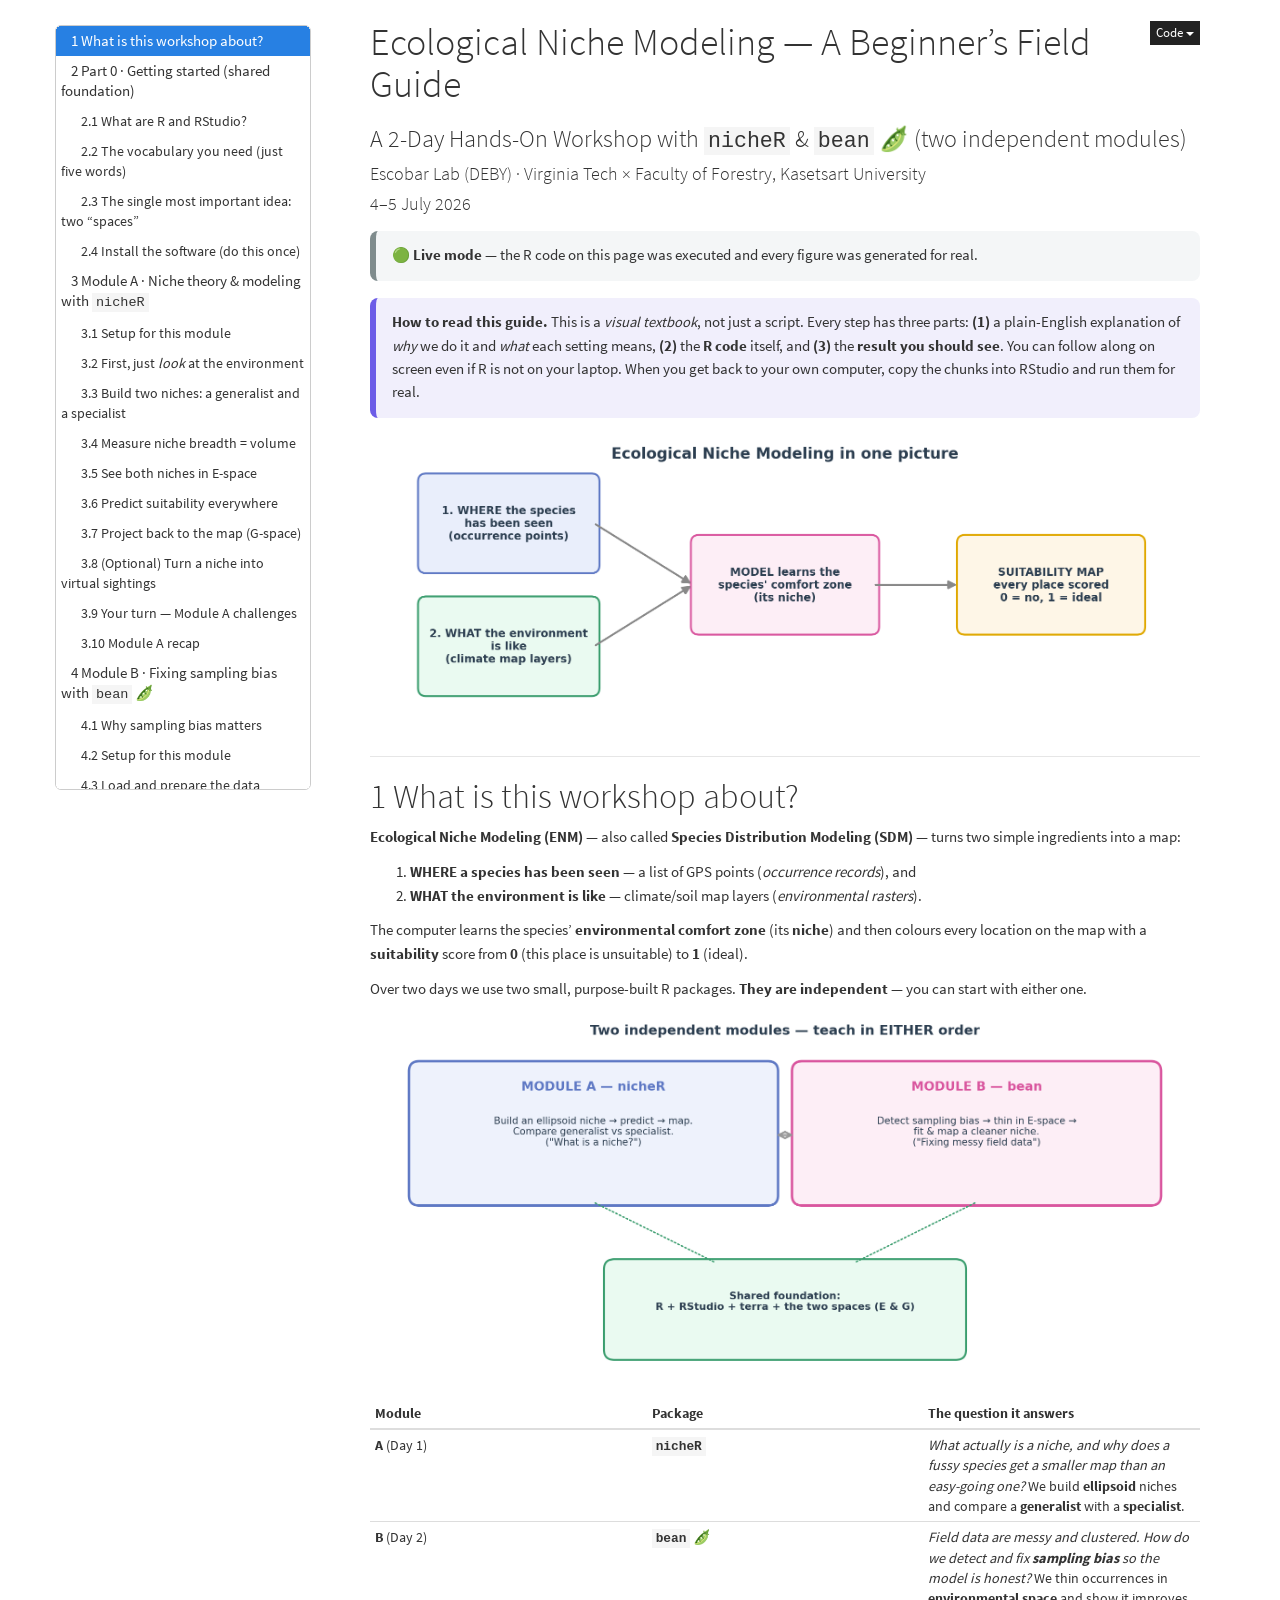
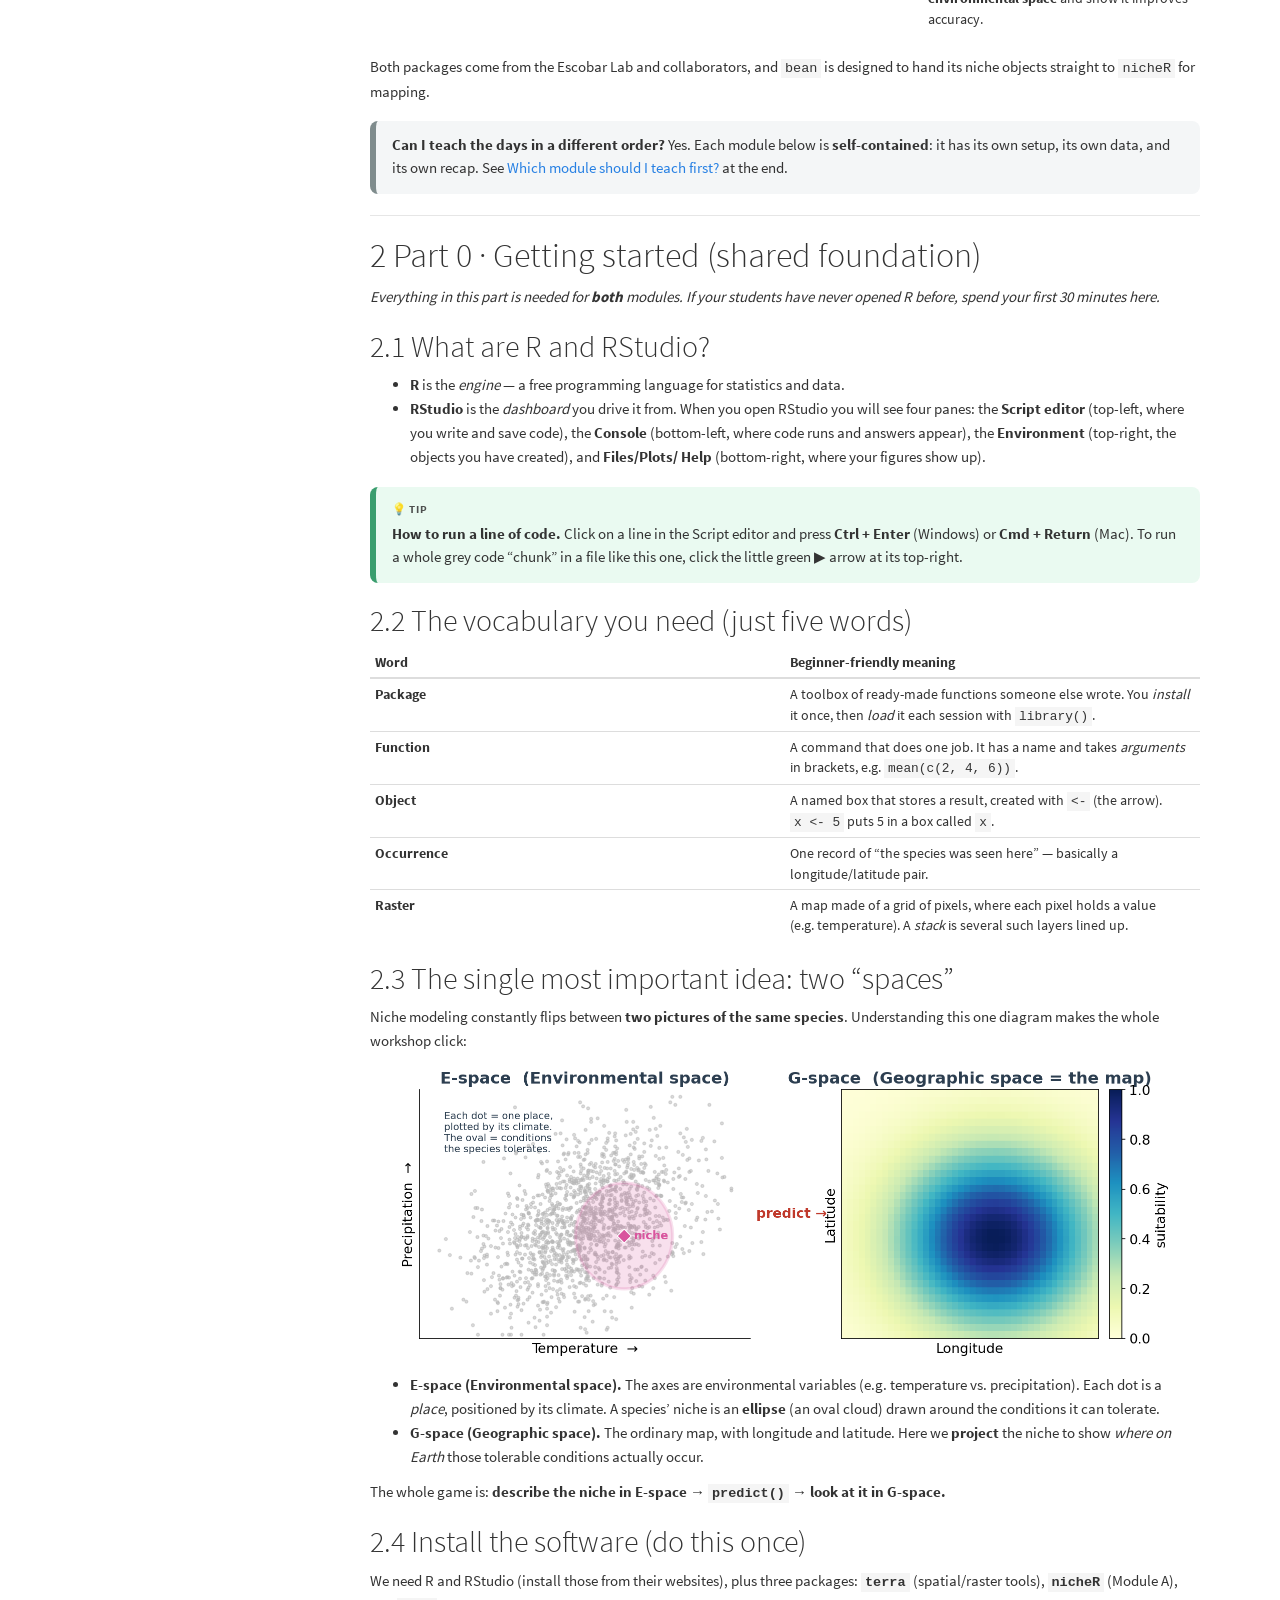
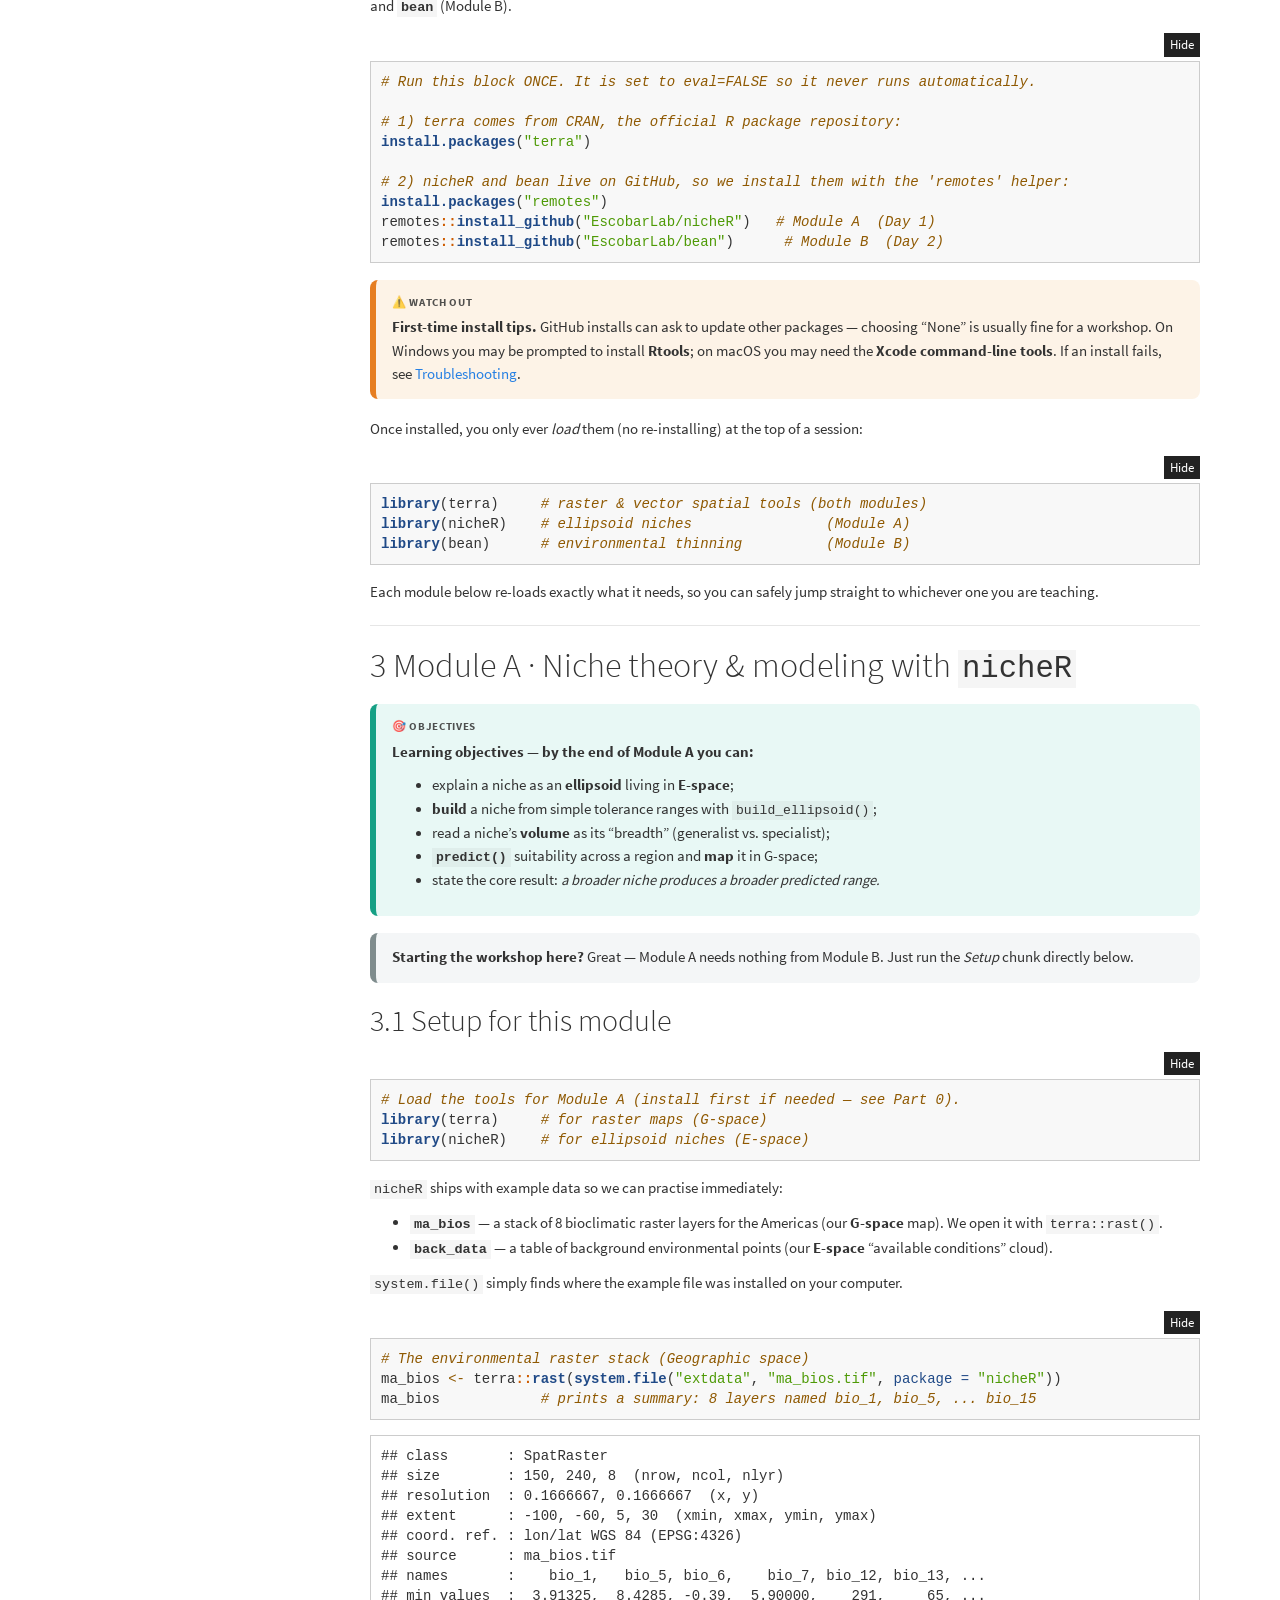
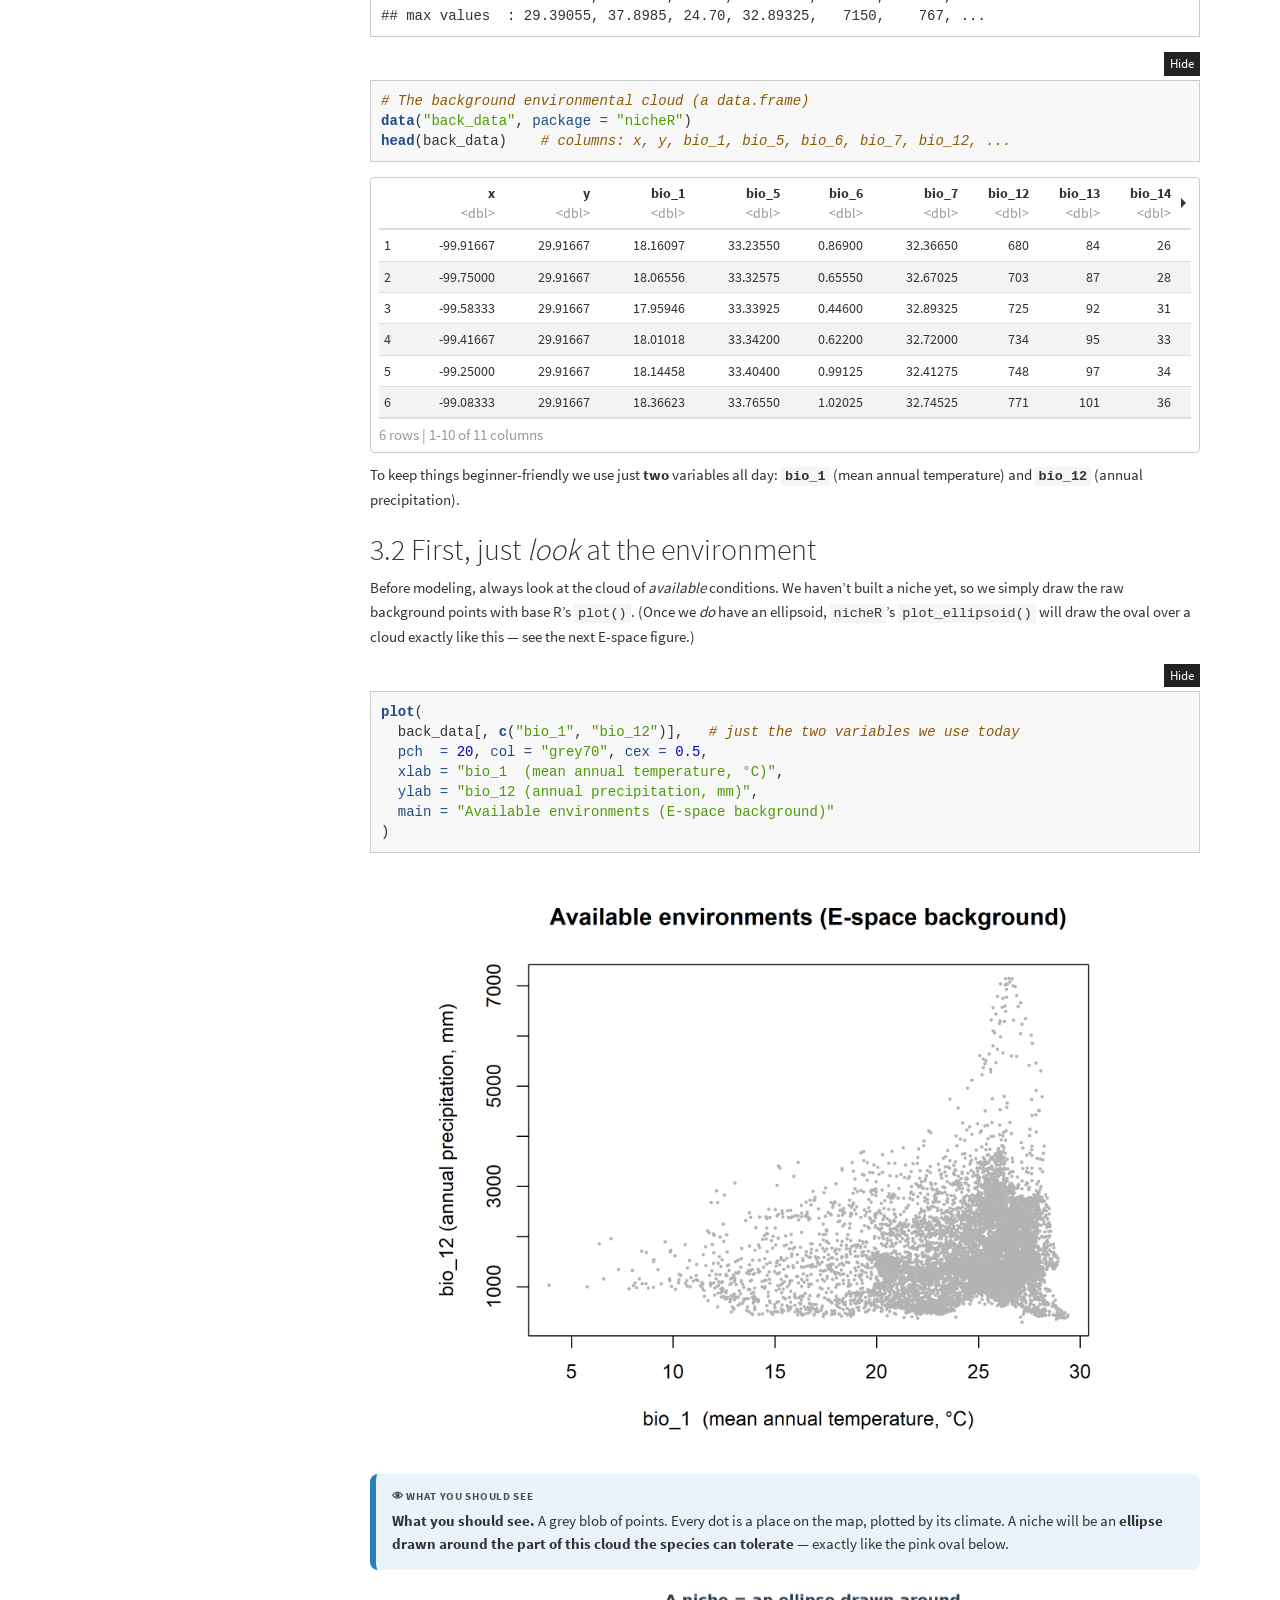
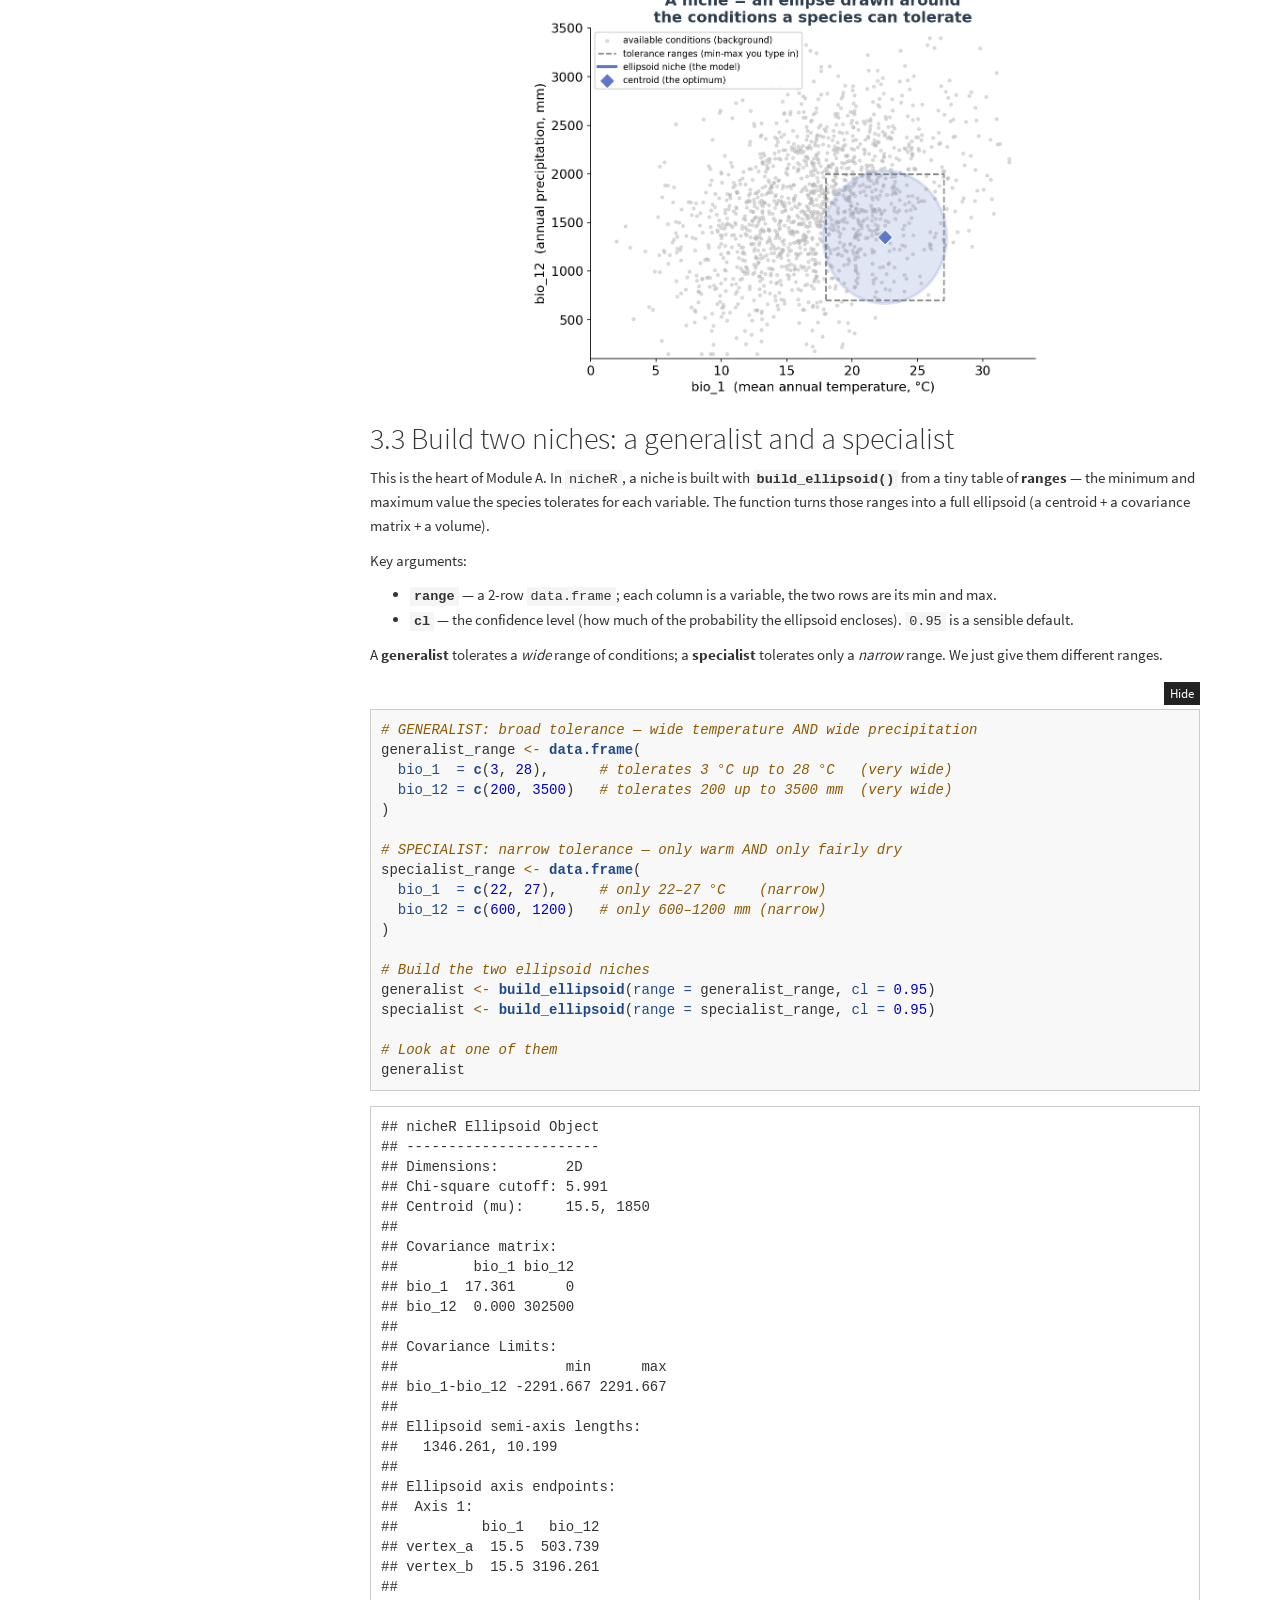
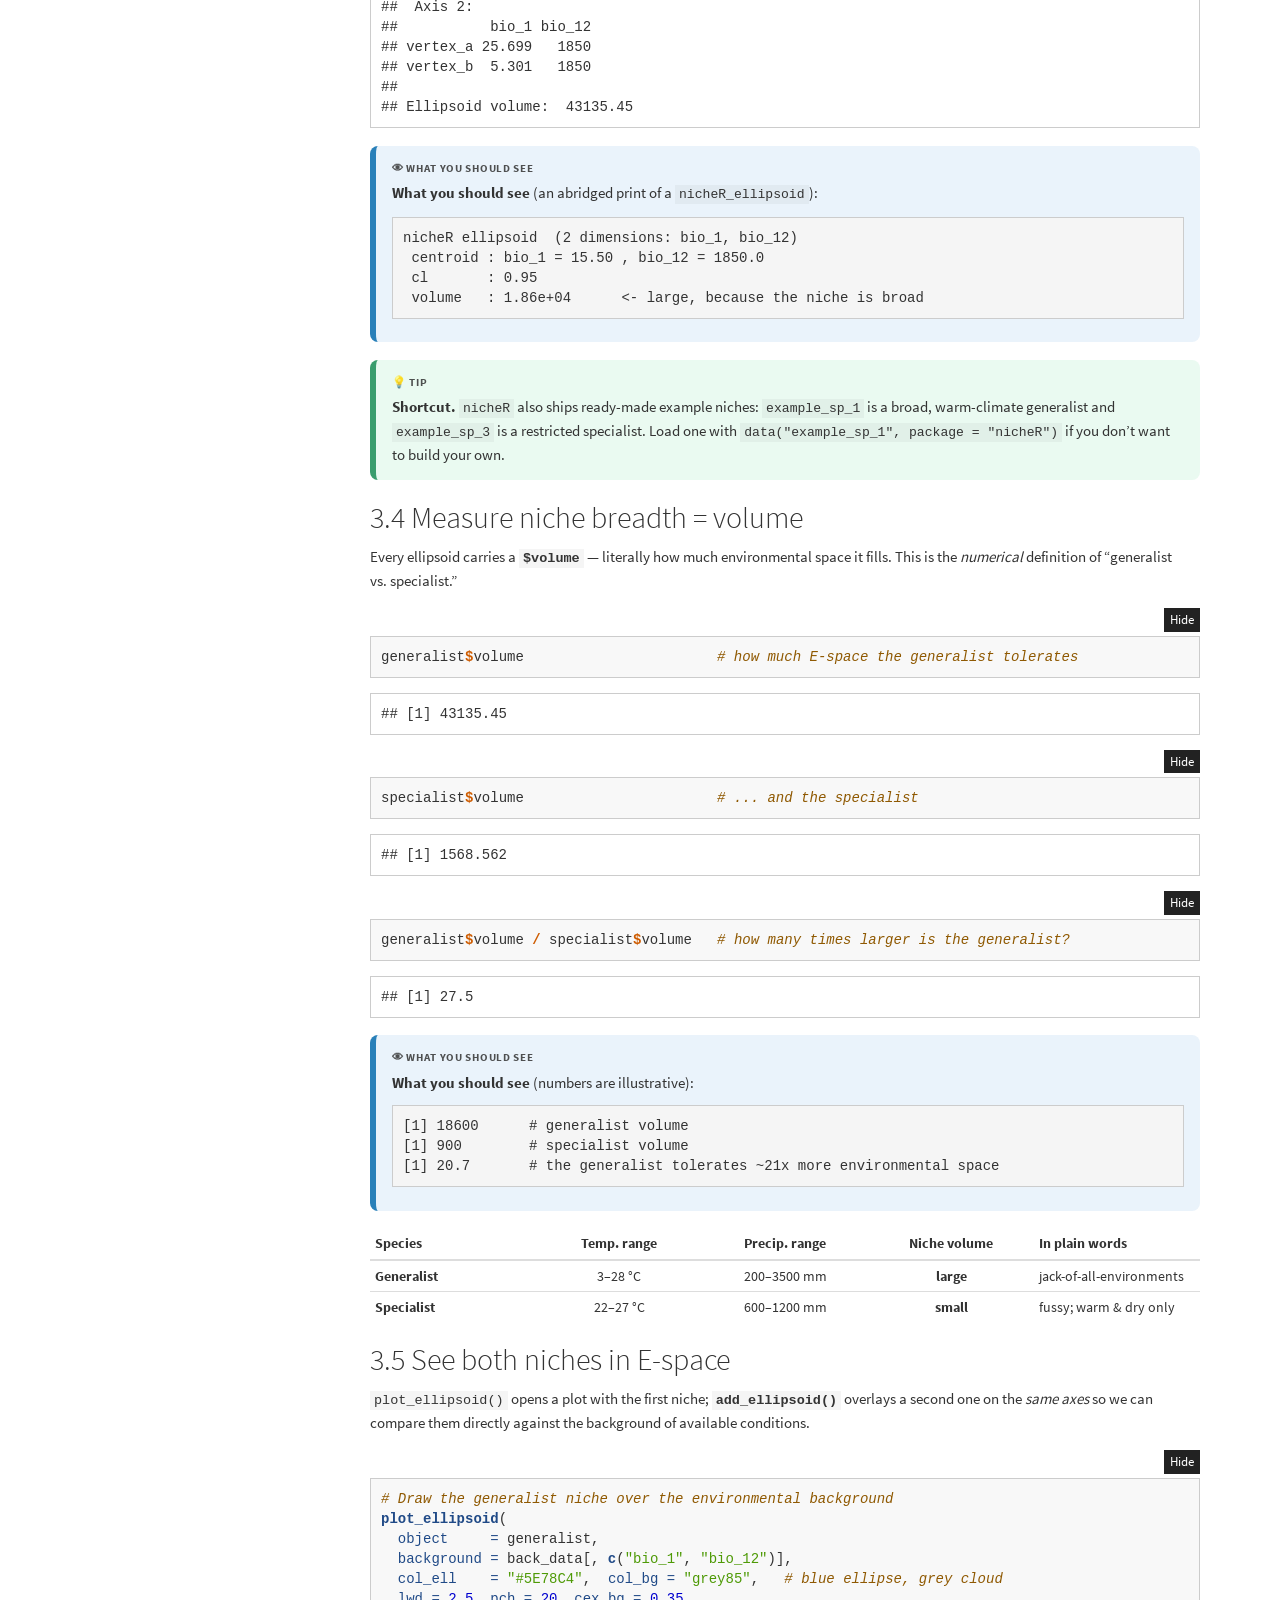
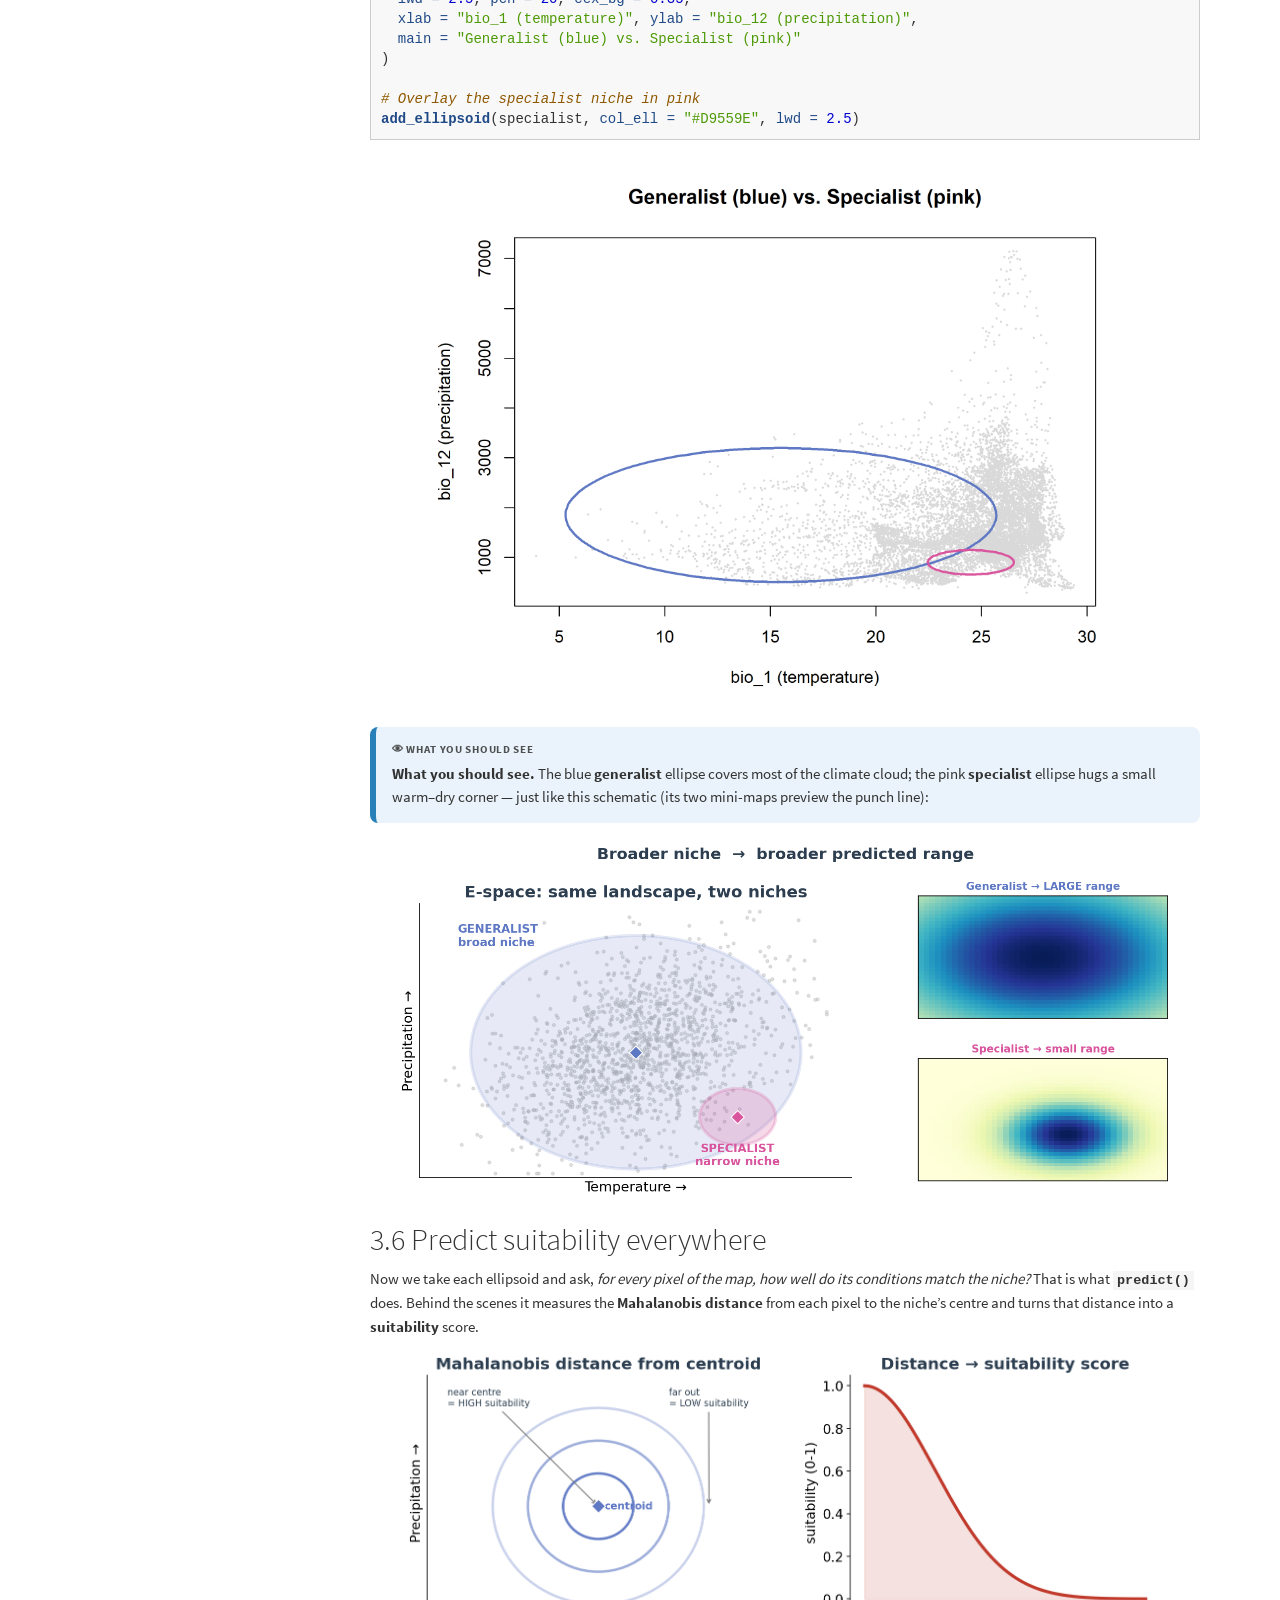
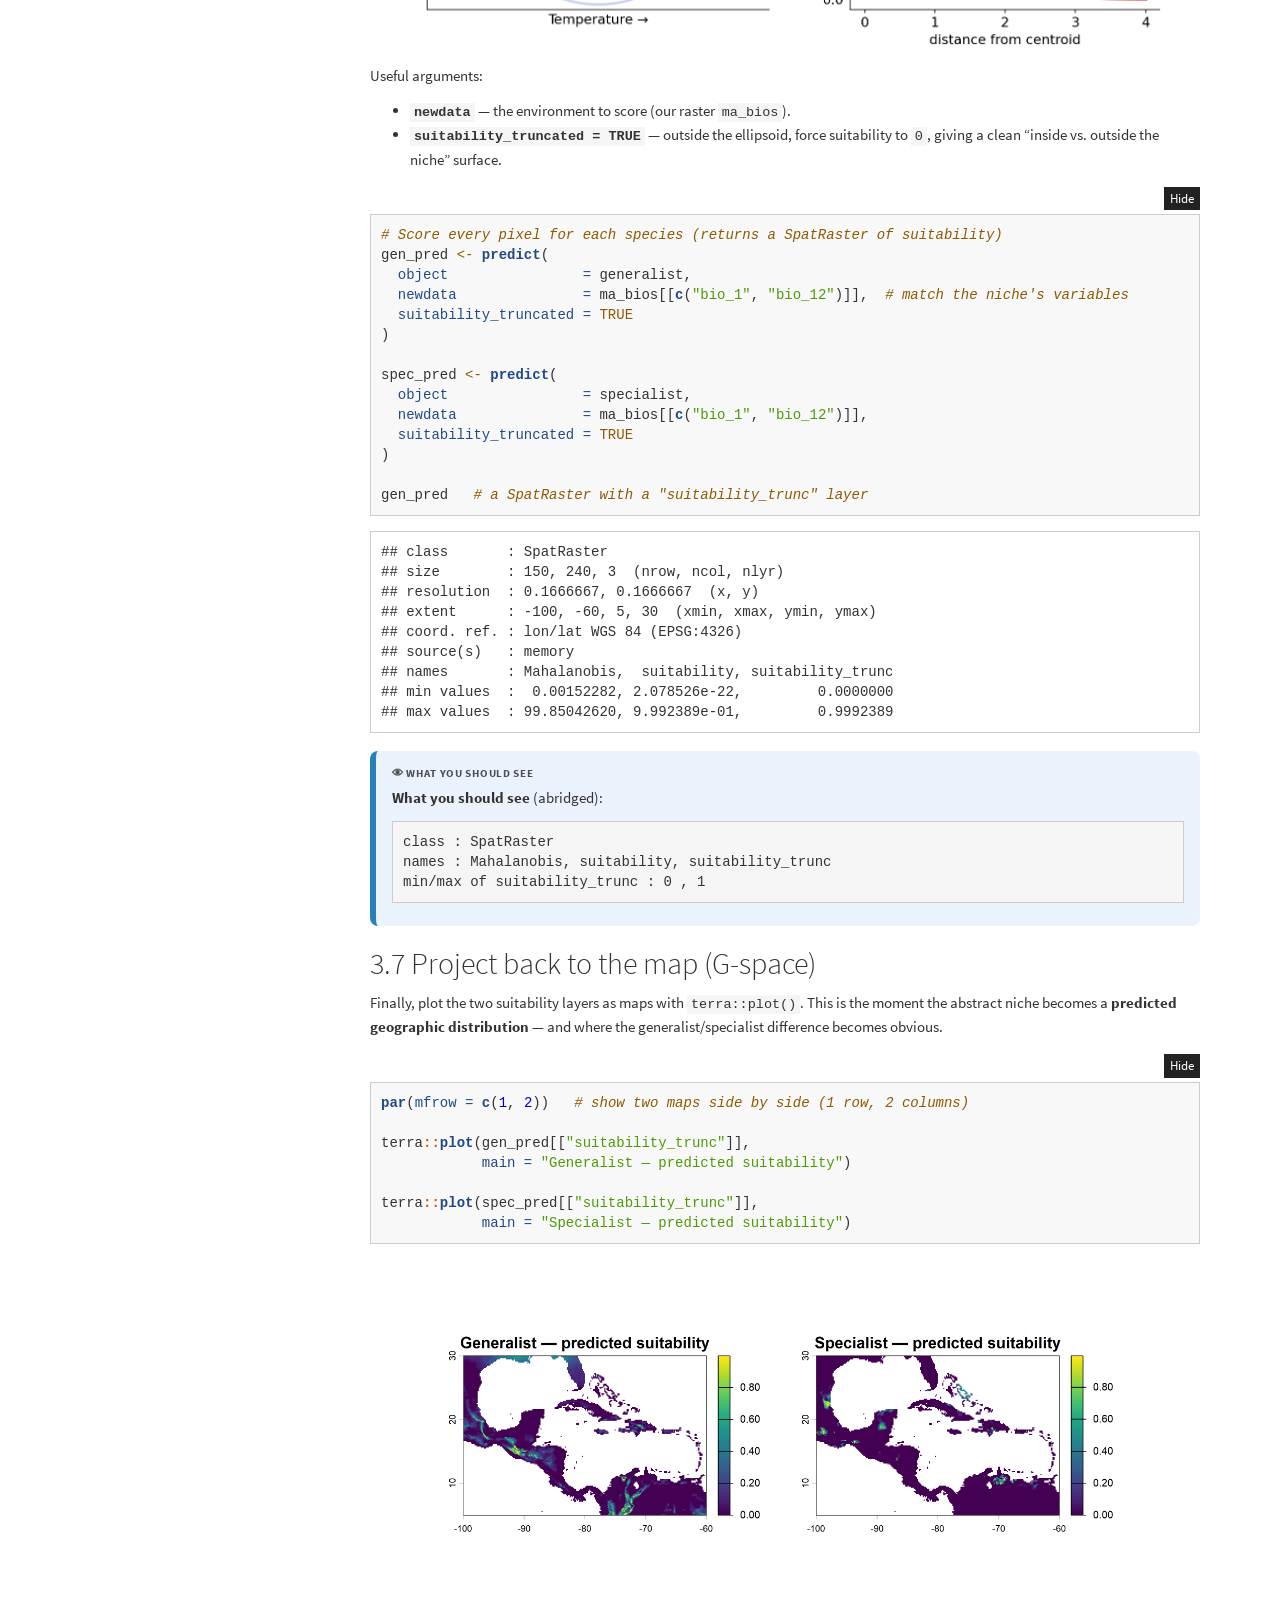
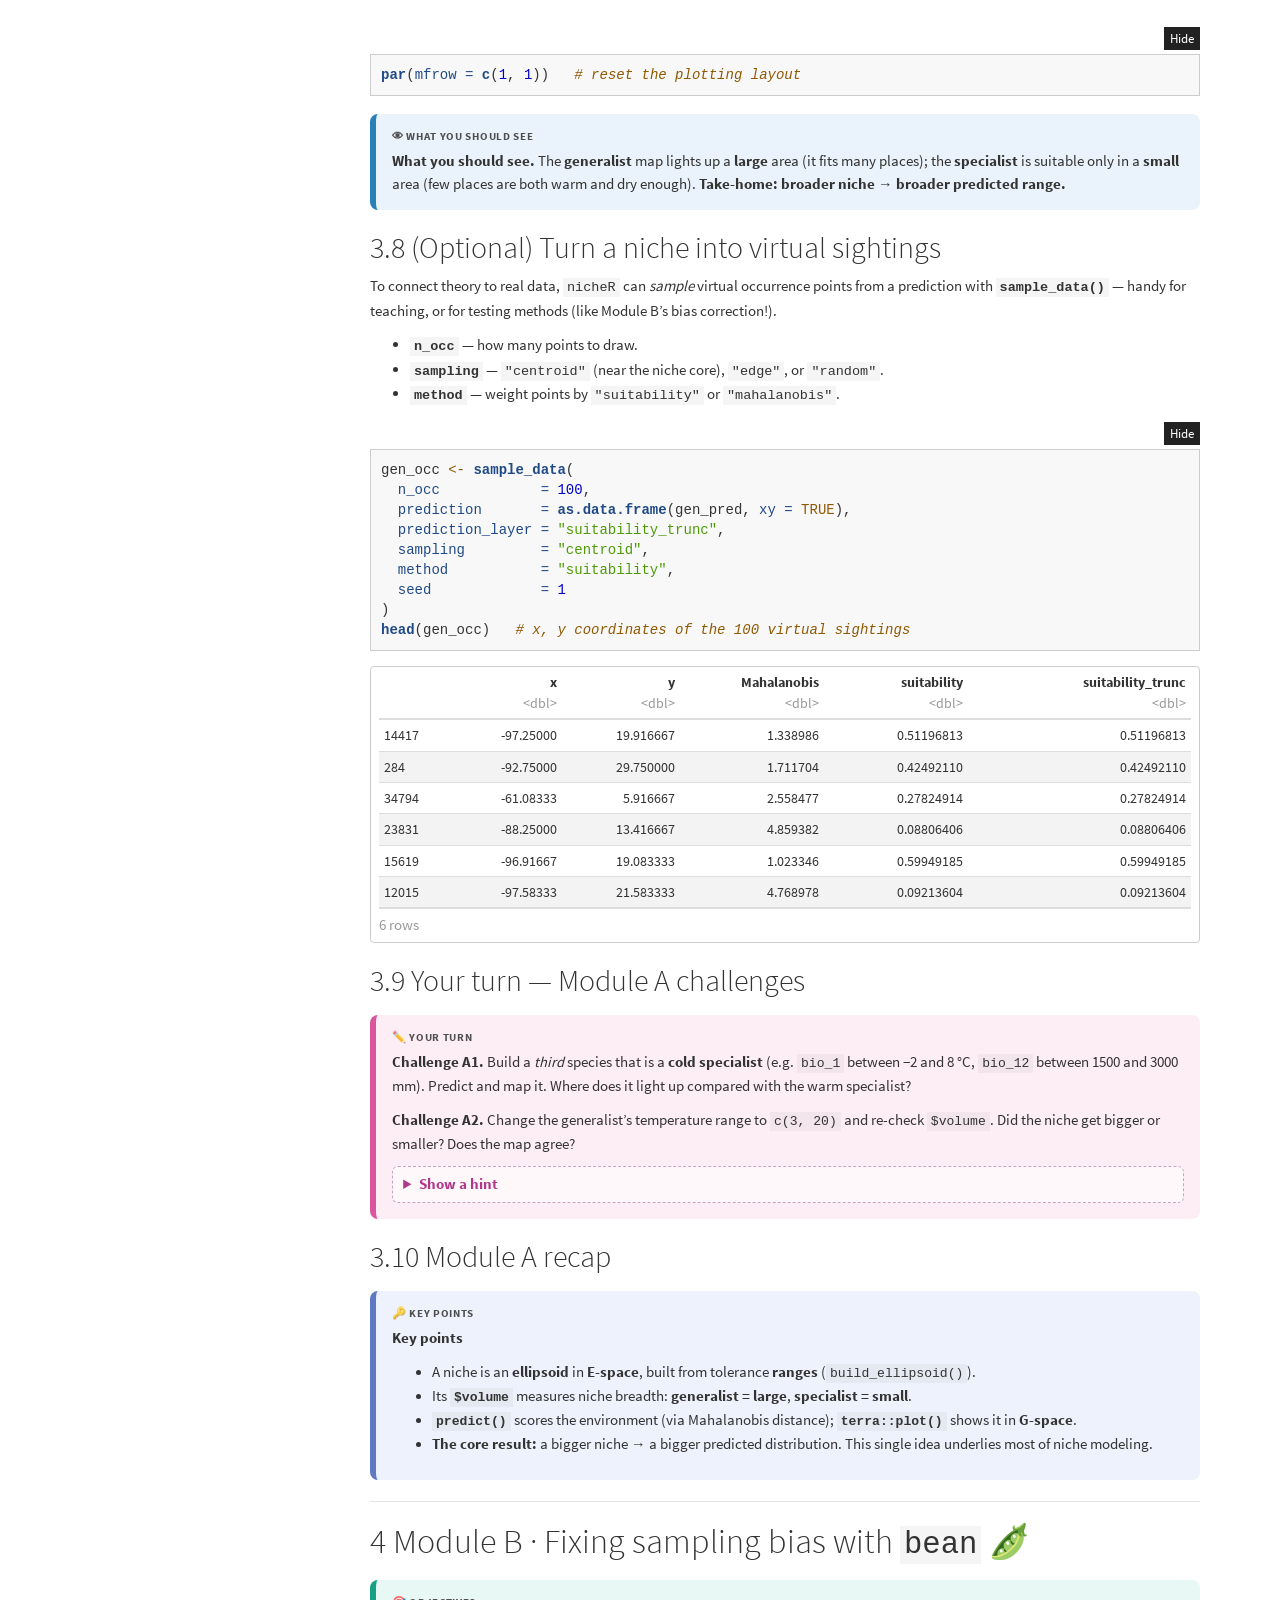
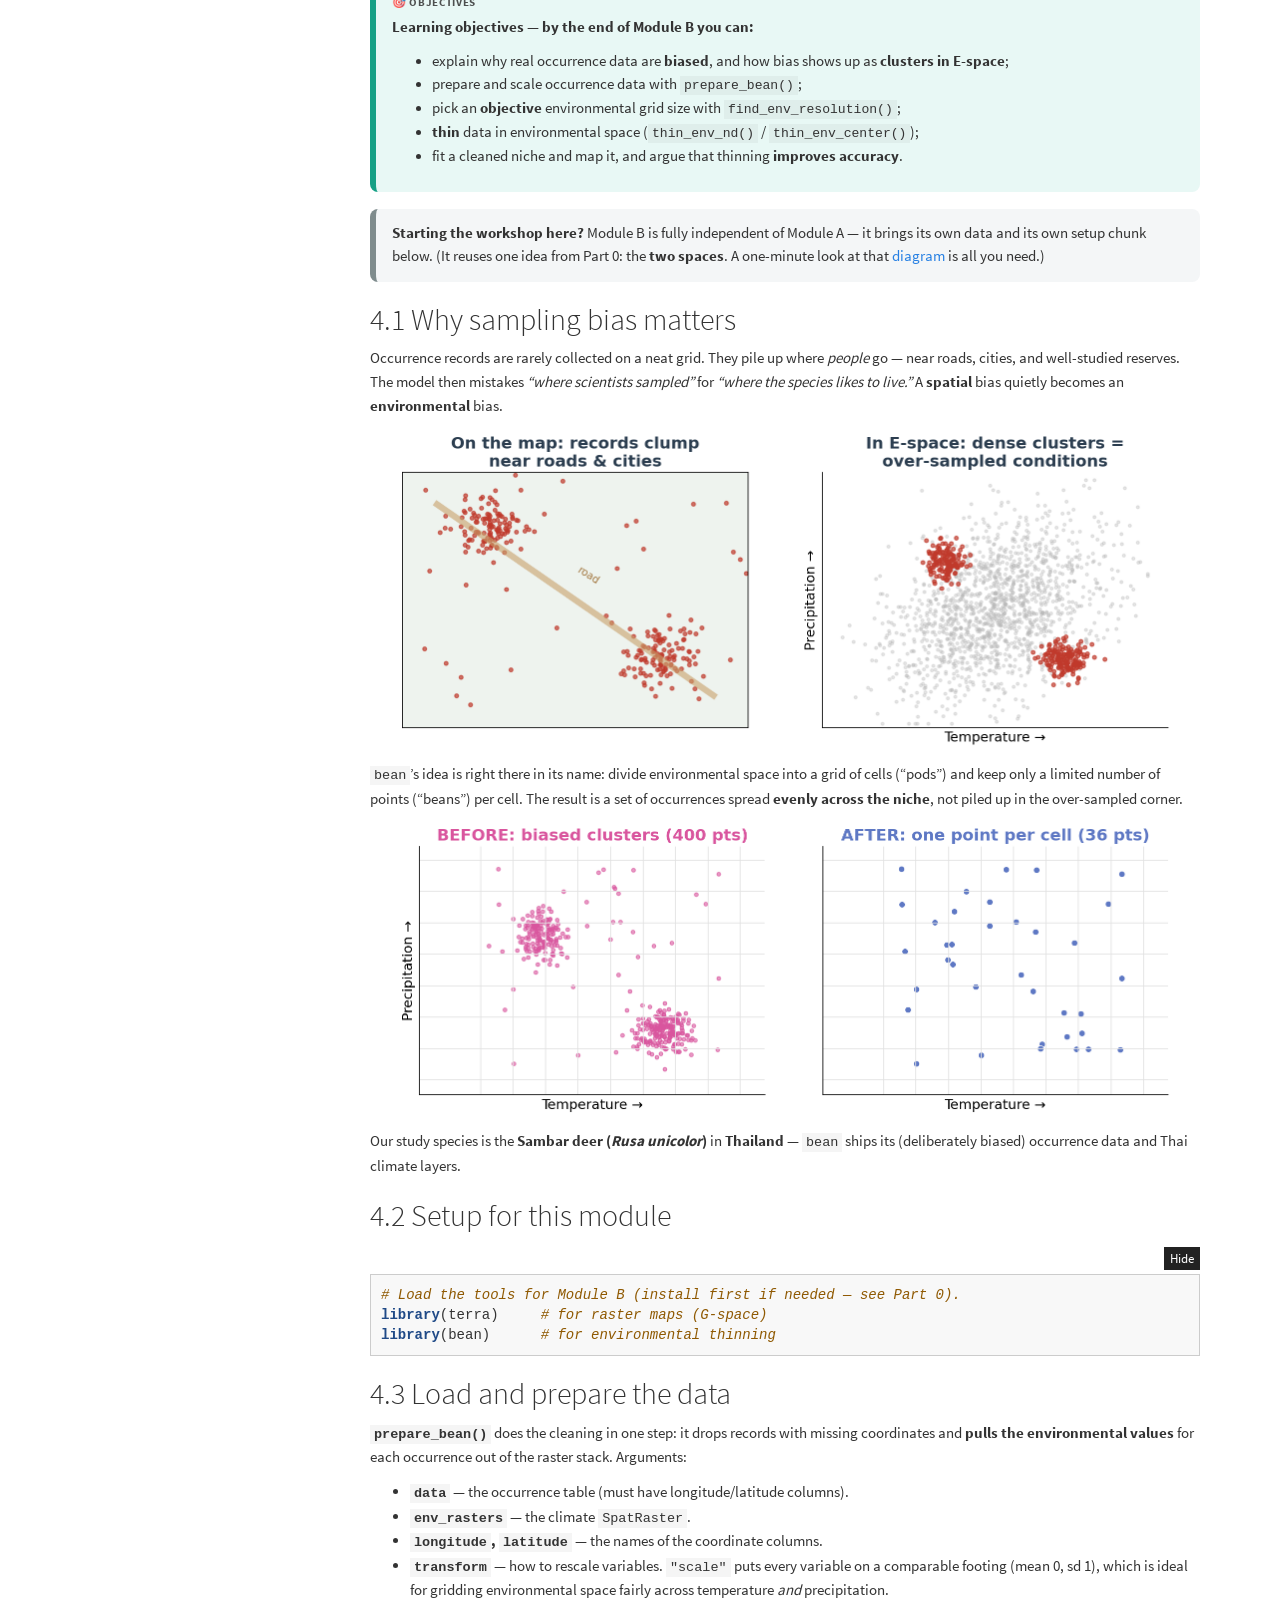
==== index.html @ 80e10a0b "Create index.html" ====
<!DOCTYPE html>

<html>

<head>

<meta charset="utf-8" />
<meta name="generator" content="pandoc" />
<meta http-equiv="X-UA-Compatible" content="IE=EDGE" />


<meta name="author" content="Escobar Lab (DEBY) · Virginia Tech × Faculty of Forestry, Kasetsart University" />


<title>Ecological Niche Modeling — A Beginner’s Field Guide</title>

<script>// Pandoc 2.9 adds attributes on both header and div. We remove the former (to
// be compatible with the behavior of Pandoc < 2.8).
document.addEventListener('DOMContentLoaded', function(e) {
  var hs = document.querySelectorAll("div.section[class*='level'] > :first-child");
  var i, h, a;
  for (i = 0; i < hs.length; i++) {
    h = hs[i];
    if (!/^h[1-6]$/i.test(h.tagName)) continue;  // it should be a header h1-h6
    a = h.attributes;
    while (a.length > 0) h.removeAttribute(a[0].name);
  }
});
</script>
<script>/*! jQuery v3.6.0 | (c) OpenJS Foundation and other contributors | jquery.org/license */
!function(e,t){"use strict";"object"==typeof module&&"object"==typeof module.exports?module.exports=e.document?t(e,!0):function(e){if(!e.document)throw new Error("jQuery requires a window with a document");return t(e)}:t(e)}("undefined"!=typeof window?window:this,function(C,e){"use strict";var t=[],r=Object.getPrototypeOf,s=t.slice,g=t.flat?function(e){return t.flat.call(e)}:function(e){return t.concat.apply([],e)},u=t.push,i=t.indexOf,n={},o=n.toString,v=n.hasOwnProperty,a=v.toString,l=a.call(Object),y={},m=function(e){return"function"==typeof e&&"number"!=typeof e.nodeType&&"function"!=typeof e.item},x=function(e){return null!=e&&e===e.window},E=C.document,c={type:!0,src:!0,nonce:!0,noModule:!0};function b(e,t,n){var r,i,o=(n=n||E).createElement("script");if(o.text=e,t)for(r in c)(i=t[r]||t.getAttribute&&t.getAttribute(r))&&o.setAttribute(r,i);n.head.appendChild(o).parentNode.removeChild(o)}function w(e){return null==e?e+"":"object"==typeof e||"function"==typeof e?n[o.call(e)]||"object":typeof e}var f="3.6.0",S=function(e,t){return new S.fn.init(e,t)};function p(e){var t=!!e&&"length"in e&&e.length,n=w(e);return!m(e)&&!x(e)&&("array"===n||0===t||"number"==typeof t&&0<t&&t-1 in e)}S.fn=S.prototype={jquery:f,constructor:S,length:0,toArray:function(){return s.call(this)},get:function(e){return null==e?s.call(this):e<0?this[e+this.length]:this[e]},pushStack:function(e){var t=S.merge(this.constructor(),e);return t.prevObject=this,t},each:function(e){return S.each(this,e)},map:function(n){return this.pushStack(S.map(this,function(e,t){return n.call(e,t,e)}))},slice:function(){return this.pushStack(s.apply(this,arguments))},first:function(){return this.eq(0)},last:function(){return this.eq(-1)},even:function(){return this.pushStack(S.grep(this,function(e,t){return(t+1)%2}))},odd:function(){return this.pushStack(S.grep(this,function(e,t){return t%2}))},eq:function(e){var t=this.length,n=+e+(e<0?t:0);return this.pushStack(0<=n&&n<t?[this[n]]:[])},end:function(){return this.prevObject||this.constructor()},push:u,sort:t.sort,splice:t.splice},S.extend=S.fn.extend=function(){var e,t,n,r,i,o,a=arguments[0]||{},s=1,u=arguments.length,l=!1;for("boolean"==typeof a&&(l=a,a=arguments[s]||{},s++),"object"==typeof a||m(a)||(a={}),s===u&&(a=this,s--);s<u;s++)if(null!=(e=arguments[s]))for(t in e)r=e[t],"__proto__"!==t&&a!==r&&(l&&r&&(S.isPlainObject(r)||(i=Array.isArray(r)))?(n=a[t],o=i&&!Array.isArray(n)?[]:i||S.isPlainObject(n)?n:{},i=!1,a[t]=S.extend(l,o,r)):void 0!==r&&(a[t]=r));return a},S.extend({expando:"jQuery"+(f+Math.random()).replace(/\D/g,""),isReady:!0,error:function(e){throw new Error(e)},noop:function(){},isPlainObject:function(e){var t,n;return!(!e||"[object Object]"!==o.call(e))&&(!(t=r(e))||"function"==typeof(n=v.call(t,"constructor")&&t.constructor)&&a.call(n)===l)},isEmptyObject:function(e){var t;for(t in e)return!1;return!0},globalEval:function(e,t,n){b(e,{nonce:t&&t.nonce},n)},each:function(e,t){var n,r=0;if(p(e)){for(n=e.length;r<n;r++)if(!1===t.call(e[r],r,e[r]))break}else for(r in e)if(!1===t.call(e[r],r,e[r]))break;return e},makeArray:function(e,t){var n=t||[];return null!=e&&(p(Object(e))?S.merge(n,"string"==typeof e?[e]:e):u.call(n,e)),n},inArray:function(e,t,n){return null==t?-1:i.call(t,e,n)},merge:function(e,t){for(var n=+t.length,r=0,i=e.length;r<n;r++)e[i++]=t[r];return e.length=i,e},grep:function(e,t,n){for(var r=[],i=0,o=e.length,a=!n;i<o;i++)!t(e[i],i)!==a&&r.push(e[i]);return r},map:function(e,t,n){var r,i,o=0,a=[];if(p(e))for(r=e.length;o<r;o++)null!=(i=t(e[o],o,n))&&a.push(i);else for(o in e)null!=(i=t(e[o],o,n))&&a.push(i);return g(a)},guid:1,support:y}),"function"==typeof Symbol&&(S.fn[Symbol.iterator]=t[Symbol.iterator]),S.each("Boolean Number String Function Array Date RegExp Object Error Symbol".split(" "),function(e,t){n["[object "+t+"]"]=t.toLowerCase()});var d=function(n){var e,d,b,o,i,h,f,g,w,u,l,T,C,a,E,v,s,c,y,S="sizzle"+1*new Date,p=n.document,k=0,r=0,m=ue(),x=ue(),A=ue(),N=ue(),j=function(e,t){return e===t&&(l=!0),0},D={}.hasOwnProperty,t=[],q=t.pop,L=t.push,H=t.push,O=t.slice,P=function(e,t){for(var n=0,r=e.length;n<r;n++)if(e[n]===t)return n;return-1},R="checked|selected|async|autofocus|autoplay|controls|defer|disabled|hidden|ismap|loop|multiple|open|readonly|required|scoped",M="[\\x20\\t\\r\\n\\f]",I="(?:\\\\[\\da-fA-F]{1,6}"+M+"?|\\\\[^\\r\\n\\f]|[\\w-]|[^\0-\\x7f])+",W="\\["+M+"*("+I+")(?:"+M+"*([*^$|!~]?=)"+M+"*(?:'((?:\\\\.|[^\\\\'])*)'|\"((?:\\\\.|[^\\\\\"])*)\"|("+I+"))|)"+M+"*\\]",F=":("+I+")(?:\\((('((?:\\\\.|[^\\\\'])*)'|\"((?:\\\\.|[^\\\\\"])*)\")|((?:\\\\.|[^\\\\()[\\]]|"+W+")*)|.*)\\)|)",B=new RegExp(M+"+","g"),$=new RegExp("^"+M+"+|((?:^|[^\\\\])(?:\\\\.)*)"+M+"+$","g"),_=new RegExp("^"+M+"*,"+M+"*"),z=new RegExp("^"+M+"*([>+~]|"+M+")"+M+"*"),U=new RegExp(M+"|>"),X=new RegExp(F),V=new RegExp("^"+I+"$"),G={ID:new RegExp("^#("+I+")"),CLASS:new RegExp("^\\.("+I+")"),TAG:new RegExp("^("+I+"|[*])"),ATTR:new RegExp("^"+W),PSEUDO:new RegExp("^"+F),CHILD:new RegExp("^:(only|first|last|nth|nth-last)-(child|of-type)(?:\\("+M+"*(even|odd|(([+-]|)(\\d*)n|)"+M+"*(?:([+-]|)"+M+"*(\\d+)|))"+M+"*\\)|)","i"),bool:new RegExp("^(?:"+R+")$","i"),needsContext:new RegExp("^"+M+"*[>+~]|:(even|odd|eq|gt|lt|nth|first|last)(?:\\("+M+"*((?:-\\d)?\\d*)"+M+"*\\)|)(?=[^-]|$)","i")},Y=/HTML$/i,Q=/^(?:input|select|textarea|button)$/i,J=/^h\d$/i,K=/^[^{]+\{\s*\[native \w/,Z=/^(?:#([\w-]+)|(\w+)|\.([\w-]+))$/,ee=/[+~]/,te=new RegExp("\\\\[\\da-fA-F]{1,6}"+M+"?|\\\\([^\\r\\n\\f])","g"),ne=function(e,t){var n="0x"+e.slice(1)-65536;return t||(n<0?String.fromCharCode(n+65536):String.fromCharCode(n>>10|55296,1023&n|56320))},re=/([\0-\x1f\x7f]|^-?\d)|^-$|[^\0-\x1f\x7f-\uFFFF\w-]/g,ie=function(e,t){return t?"\0"===e?"\ufffd":e.slice(0,-1)+"\\"+e.charCodeAt(e.length-1).toString(16)+" ":"\\"+e},oe=function(){T()},ae=be(function(e){return!0===e.disabled&&"fieldset"===e.nodeName.toLowerCase()},{dir:"parentNode",next:"legend"});try{H.apply(t=O.call(p.childNodes),p.childNodes),t[p.childNodes.length].nodeType}catch(e){H={apply:t.length?function(e,t){L.apply(e,O.call(t))}:function(e,t){var n=e.length,r=0;while(e[n++]=t[r++]);e.length=n-1}}}function se(t,e,n,r){var i,o,a,s,u,l,c,f=e&&e.ownerDocument,p=e?e.nodeType:9;if(n=n||[],"string"!=typeof t||!t||1!==p&&9!==p&&11!==p)return n;if(!r&&(T(e),e=e||C,E)){if(11!==p&&(u=Z.exec(t)))if(i=u[1]){if(9===p){if(!(a=e.getElementById(i)))return n;if(a.id===i)return n.push(a),n}else if(f&&(a=f.getElementById(i))&&y(e,a)&&a.id===i)return n.push(a),n}else{if(u[2])return H.apply(n,e.getElementsByTagName(t)),n;if((i=u[3])&&d.getElementsByClassName&&e.getElementsByClassName)return H.apply(n,e.getElementsByClassName(i)),n}if(d.qsa&&!N[t+" "]&&(!v||!v.test(t))&&(1!==p||"object"!==e.nodeName.toLowerCase())){if(c=t,f=e,1===p&&(U.test(t)||z.test(t))){(f=ee.test(t)&&ye(e.parentNode)||e)===e&&d.scope||((s=e.getAttribute("id"))?s=s.replace(re,ie):e.setAttribute("id",s=S)),o=(l=h(t)).length;while(o--)l[o]=(s?"#"+s:":scope")+" "+xe(l[o]);c=l.join(",")}try{return H.apply(n,f.querySelectorAll(c)),n}catch(e){N(t,!0)}finally{s===S&&e.removeAttribute("id")}}}return g(t.replace($,"$1"),e,n,r)}function ue(){var r=[];return function e(t,n){return r.push(t+" ")>b.cacheLength&&delete e[r.shift()],e[t+" "]=n}}function le(e){return e[S]=!0,e}function ce(e){var t=C.createElement("fieldset");try{return!!e(t)}catch(e){return!1}finally{t.parentNode&&t.parentNode.removeChild(t),t=null}}function fe(e,t){var n=e.split("|"),r=n.length;while(r--)b.attrHandle[n[r]]=t}function pe(e,t){var n=t&&e,r=n&&1===e.nodeType&&1===t.nodeType&&e.sourceIndex-t.sourceIndex;if(r)return r;if(n)while(n=n.nextSibling)if(n===t)return-1;return e?1:-1}function de(t){return function(e){return"input"===e.nodeName.toLowerCase()&&e.type===t}}function he(n){return function(e){var t=e.nodeName.toLowerCase();return("input"===t||"button"===t)&&e.type===n}}function ge(t){return function(e){return"form"in e?e.parentNode&&!1===e.disabled?"label"in e?"label"in e.parentNode?e.parentNode.disabled===t:e.disabled===t:e.isDisabled===t||e.isDisabled!==!t&&ae(e)===t:e.disabled===t:"label"in e&&e.disabled===t}}function ve(a){return le(function(o){return o=+o,le(function(e,t){var n,r=a([],e.length,o),i=r.length;while(i--)e[n=r[i]]&&(e[n]=!(t[n]=e[n]))})})}function ye(e){return e&&"undefined"!=typeof e.getElementsByTagName&&e}for(e in d=se.support={},i=se.isXML=function(e){var t=e&&e.namespaceURI,n=e&&(e.ownerDocument||e).documentElement;return!Y.test(t||n&&n.nodeName||"HTML")},T=se.setDocument=function(e){var t,n,r=e?e.ownerDocument||e:p;return r!=C&&9===r.nodeType&&r.documentElement&&(a=(C=r).documentElement,E=!i(C),p!=C&&(n=C.defaultView)&&n.top!==n&&(n.addEventListener?n.addEventListener("unload",oe,!1):n.attachEvent&&n.attachEvent("onunload",oe)),d.scope=ce(function(e){return a.appendChild(e).appendChild(C.createElement("div")),"undefined"!=typeof e.querySelectorAll&&!e.querySelectorAll(":scope fieldset div").length}),d.attributes=ce(function(e){return e.className="i",!e.getAttribute("className")}),d.getElementsByTagName=ce(function(e){return e.appendChild(C.createComment("")),!e.getElementsByTagName("*").length}),d.getElementsByClassName=K.test(C.getElementsByClassName),d.getById=ce(function(e){return a.appendChild(e).id=S,!C.getElementsByName||!C.getElementsByName(S).length}),d.getById?(b.filter.ID=function(e){var t=e.replace(te,ne);return function(e){return e.getAttribute("id")===t}},b.find.ID=function(e,t){if("undefined"!=typeof t.getElementById&&E){var n=t.getElementById(e);return n?[n]:[]}}):(b.filter.ID=function(e){var n=e.replace(te,ne);return function(e){var t="undefined"!=typeof e.getAttributeNode&&e.getAttributeNode("id");return t&&t.value===n}},b.find.ID=function(e,t){if("undefined"!=typeof t.getElementById&&E){var n,r,i,o=t.getElementById(e);if(o){if((n=o.getAttributeNode("id"))&&n.value===e)return[o];i=t.getElementsByName(e),r=0;while(o=i[r++])if((n=o.getAttributeNode("id"))&&n.value===e)return[o]}return[]}}),b.find.TAG=d.getElementsByTagName?function(e,t){return"undefined"!=typeof t.getElementsByTagName?t.getElementsByTagName(e):d.qsa?t.querySelectorAll(e):void 0}:function(e,t){var n,r=[],i=0,o=t.getElementsByTagName(e);if("*"===e){while(n=o[i++])1===n.nodeType&&r.push(n);return r}return o},b.find.CLASS=d.getElementsByClassName&&function(e,t){if("undefined"!=typeof t.getElementsByClassName&&E)return t.getElementsByClassName(e)},s=[],v=[],(d.qsa=K.test(C.querySelectorAll))&&(ce(function(e){var t;a.appendChild(e).innerHTML="<a id='"+S+"'></a><select id='"+S+"-\r\\' msallowcapture=''><option selected=''></option></select>",e.querySelectorAll("[msallowcapture^='']").length&&v.push("[*^$]="+M+"*(?:''|\"\")"),e.querySelectorAll("[selected]").length||v.push("\\["+M+"*(?:value|"+R+")"),e.querySelectorAll("[id~="+S+"-]").length||v.push("~="),(t=C.createElement("input")).setAttribute("name",""),e.appendChild(t),e.querySelectorAll("[name='']").length||v.push("\\["+M+"*name"+M+"*="+M+"*(?:''|\"\")"),e.querySelectorAll(":checked").length||v.push(":checked"),e.querySelectorAll("a#"+S+"+*").length||v.push(".#.+[+~]"),e.querySelectorAll("\\\f"),v.push("[\\r\\n\\f]")}),ce(function(e){e.innerHTML="<a href='' disabled='disabled'></a><select disabled='disabled'><option/></select>";var t=C.createElement("input");t.setAttribute("type","hidden"),e.appendChild(t).setAttribute("name","D"),e.querySelectorAll("[name=d]").length&&v.push("name"+M+"*[*^$|!~]?="),2!==e.querySelectorAll(":enabled").length&&v.push(":enabled",":disabled"),a.appendChild(e).disabled=!0,2!==e.querySelectorAll(":disabled").length&&v.push(":enabled",":disabled"),e.querySelectorAll("*,:x"),v.push(",.*:")})),(d.matchesSelector=K.test(c=a.matches||a.webkitMatchesSelector||a.mozMatchesSelector||a.oMatchesSelector||a.msMatchesSelector))&&ce(function(e){d.disconnectedMatch=c.call(e,"*"),c.call(e,"[s!='']:x"),s.push("!=",F)}),v=v.length&&new RegExp(v.join("|")),s=s.length&&new RegExp(s.join("|")),t=K.test(a.compareDocumentPosition),y=t||K.test(a.contains)?function(e,t){var n=9===e.nodeType?e.documentElement:e,r=t&&t.parentNode;return e===r||!(!r||1!==r.nodeType||!(n.contains?n.contains(r):e.compareDocumentPosition&&16&e.compareDocumentPosition(r)))}:function(e,t){if(t)while(t=t.parentNode)if(t===e)return!0;return!1},j=t?function(e,t){if(e===t)return l=!0,0;var n=!e.compareDocumentPosition-!t.compareDocumentPosition;return n||(1&(n=(e.ownerDocument||e)==(t.ownerDocument||t)?e.compareDocumentPosition(t):1)||!d.sortDetached&&t.compareDocumentPosition(e)===n?e==C||e.ownerDocument==p&&y(p,e)?-1:t==C||t.ownerDocument==p&&y(p,t)?1:u?P(u,e)-P(u,t):0:4&n?-1:1)}:function(e,t){if(e===t)return l=!0,0;var n,r=0,i=e.parentNode,o=t.parentNode,a=[e],s=[t];if(!i||!o)return e==C?-1:t==C?1:i?-1:o?1:u?P(u,e)-P(u,t):0;if(i===o)return pe(e,t);n=e;while(n=n.parentNode)a.unshift(n);n=t;while(n=n.parentNode)s.unshift(n);while(a[r]===s[r])r++;return r?pe(a[r],s[r]):a[r]==p?-1:s[r]==p?1:0}),C},se.matches=function(e,t){return se(e,null,null,t)},se.matchesSelector=function(e,t){if(T(e),d.matchesSelector&&E&&!N[t+" "]&&(!s||!s.test(t))&&(!v||!v.test(t)))try{var n=c.call(e,t);if(n||d.disconnectedMatch||e.document&&11!==e.document.nodeType)return n}catch(e){N(t,!0)}return 0<se(t,C,null,[e]).length},se.contains=function(e,t){return(e.ownerDocument||e)!=C&&T(e),y(e,t)},se.attr=function(e,t){(e.ownerDocument||e)!=C&&T(e);var n=b.attrHandle[t.toLowerCase()],r=n&&D.call(b.attrHandle,t.toLowerCase())?n(e,t,!E):void 0;return void 0!==r?r:d.attributes||!E?e.getAttribute(t):(r=e.getAttributeNode(t))&&r.specified?r.value:null},se.escape=function(e){return(e+"").replace(re,ie)},se.error=function(e){throw new Error("Syntax error, unrecognized expression: "+e)},se.uniqueSort=function(e){var t,n=[],r=0,i=0;if(l=!d.detectDuplicates,u=!d.sortStable&&e.slice(0),e.sort(j),l){while(t=e[i++])t===e[i]&&(r=n.push(i));while(r--)e.splice(n[r],1)}return u=null,e},o=se.getText=function(e){var t,n="",r=0,i=e.nodeType;if(i){if(1===i||9===i||11===i){if("string"==typeof e.textContent)return e.textContent;for(e=e.firstChild;e;e=e.nextSibling)n+=o(e)}else if(3===i||4===i)return e.nodeValue}else while(t=e[r++])n+=o(t);return n},(b=se.selectors={cacheLength:50,createPseudo:le,match:G,attrHandle:{},find:{},relative:{">":{dir:"parentNode",first:!0}," ":{dir:"parentNode"},"+":{dir:"previousSibling",first:!0},"~":{dir:"previousSibling"}},preFilter:{ATTR:function(e){return e[1]=e[1].replace(te,ne),e[3]=(e[3]||e[4]||e[5]||"").replace(te,ne),"~="===e[2]&&(e[3]=" "+e[3]+" "),e.slice(0,4)},CHILD:function(e){return e[1]=e[1].toLowerCase(),"nth"===e[1].slice(0,3)?(e[3]||se.error(e[0]),e[4]=+(e[4]?e[5]+(e[6]||1):2*("even"===e[3]||"odd"===e[3])),e[5]=+(e[7]+e[8]||"odd"===e[3])):e[3]&&se.error(e[0]),e},PSEUDO:function(e){var t,n=!e[6]&&e[2];return G.CHILD.test(e[0])?null:(e[3]?e[2]=e[4]||e[5]||"":n&&X.test(n)&&(t=h(n,!0))&&(t=n.indexOf(")",n.length-t)-n.length)&&(e[0]=e[0].slice(0,t),e[2]=n.slice(0,t)),e.slice(0,3))}},filter:{TAG:function(e){var t=e.replace(te,ne).toLowerCase();return"*"===e?function(){return!0}:function(e){return e.nodeName&&e.nodeName.toLowerCase()===t}},CLASS:function(e){var t=m[e+" "];return t||(t=new RegExp("(^|"+M+")"+e+"("+M+"|$)"))&&m(e,function(e){return t.test("string"==typeof e.className&&e.className||"undefined"!=typeof e.getAttribute&&e.getAttribute("class")||"")})},ATTR:function(n,r,i){return function(e){var t=se.attr(e,n);return null==t?"!="===r:!r||(t+="","="===r?t===i:"!="===r?t!==i:"^="===r?i&&0===t.indexOf(i):"*="===r?i&&-1<t.indexOf(i):"$="===r?i&&t.slice(-i.length)===i:"~="===r?-1<(" "+t.replace(B," ")+" ").indexOf(i):"|="===r&&(t===i||t.slice(0,i.length+1)===i+"-"))}},CHILD:function(h,e,t,g,v){var y="nth"!==h.slice(0,3),m="last"!==h.slice(-4),x="of-type"===e;return 1===g&&0===v?function(e){return!!e.parentNode}:function(e,t,n){var r,i,o,a,s,u,l=y!==m?"nextSibling":"previousSibling",c=e.parentNode,f=x&&e.nodeName.toLowerCase(),p=!n&&!x,d=!1;if(c){if(y){while(l){a=e;while(a=a[l])if(x?a.nodeName.toLowerCase()===f:1===a.nodeType)return!1;u=l="only"===h&&!u&&"nextSibling"}return!0}if(u=[m?c.firstChild:c.lastChild],m&&p){d=(s=(r=(i=(o=(a=c)[S]||(a[S]={}))[a.uniqueID]||(o[a.uniqueID]={}))[h]||[])[0]===k&&r[1])&&r[2],a=s&&c.childNodes[s];while(a=++s&&a&&a[l]||(d=s=0)||u.pop())if(1===a.nodeType&&++d&&a===e){i[h]=[k,s,d];break}}else if(p&&(d=s=(r=(i=(o=(a=e)[S]||(a[S]={}))[a.uniqueID]||(o[a.uniqueID]={}))[h]||[])[0]===k&&r[1]),!1===d)while(a=++s&&a&&a[l]||(d=s=0)||u.pop())if((x?a.nodeName.toLowerCase()===f:1===a.nodeType)&&++d&&(p&&((i=(o=a[S]||(a[S]={}))[a.uniqueID]||(o[a.uniqueID]={}))[h]=[k,d]),a===e))break;return(d-=v)===g||d%g==0&&0<=d/g}}},PSEUDO:function(e,o){var t,a=b.pseudos[e]||b.setFilters[e.toLowerCase()]||se.error("unsupported pseudo: "+e);return a[S]?a(o):1<a.length?(t=[e,e,"",o],b.setFilters.hasOwnProperty(e.toLowerCase())?le(function(e,t){var n,r=a(e,o),i=r.length;while(i--)e[n=P(e,r[i])]=!(t[n]=r[i])}):function(e){return a(e,0,t)}):a}},pseudos:{not:le(function(e){var r=[],i=[],s=f(e.replace($,"$1"));return s[S]?le(function(e,t,n,r){var i,o=s(e,null,r,[]),a=e.length;while(a--)(i=o[a])&&(e[a]=!(t[a]=i))}):function(e,t,n){return r[0]=e,s(r,null,n,i),r[0]=null,!i.pop()}}),has:le(function(t){return function(e){return 0<se(t,e).length}}),contains:le(function(t){return t=t.replace(te,ne),function(e){return-1<(e.textContent||o(e)).indexOf(t)}}),lang:le(function(n){return V.test(n||"")||se.error("unsupported lang: "+n),n=n.replace(te,ne).toLowerCase(),function(e){var t;do{if(t=E?e.lang:e.getAttribute("xml:lang")||e.getAttribute("lang"))return(t=t.toLowerCase())===n||0===t.indexOf(n+"-")}while((e=e.parentNode)&&1===e.nodeType);return!1}}),target:function(e){var t=n.location&&n.location.hash;return t&&t.slice(1)===e.id},root:function(e){return e===a},focus:function(e){return e===C.activeElement&&(!C.hasFocus||C.hasFocus())&&!!(e.type||e.href||~e.tabIndex)},enabled:ge(!1),disabled:ge(!0),checked:function(e){var t=e.nodeName.toLowerCase();return"input"===t&&!!e.checked||"option"===t&&!!e.selected},selected:function(e){return e.parentNode&&e.parentNode.selectedIndex,!0===e.selected},empty:function(e){for(e=e.firstChild;e;e=e.nextSibling)if(e.nodeType<6)return!1;return!0},parent:function(e){return!b.pseudos.empty(e)},header:function(e){return J.test(e.nodeName)},input:function(e){return Q.test(e.nodeName)},button:function(e){var t=e.nodeName.toLowerCase();return"input"===t&&"button"===e.type||"button"===t},text:function(e){var t;return"input"===e.nodeName.toLowerCase()&&"text"===e.type&&(null==(t=e.getAttribute("type"))||"text"===t.toLowerCase())},first:ve(function(){return[0]}),last:ve(function(e,t){return[t-1]}),eq:ve(function(e,t,n){return[n<0?n+t:n]}),even:ve(function(e,t){for(var n=0;n<t;n+=2)e.push(n);return e}),odd:ve(function(e,t){for(var n=1;n<t;n+=2)e.push(n);return e}),lt:ve(function(e,t,n){for(var r=n<0?n+t:t<n?t:n;0<=--r;)e.push(r);return e}),gt:ve(function(e,t,n){for(var r=n<0?n+t:n;++r<t;)e.push(r);return e})}}).pseudos.nth=b.pseudos.eq,{radio:!0,checkbox:!0,file:!0,password:!0,image:!0})b.pseudos[e]=de(e);for(e in{submit:!0,reset:!0})b.pseudos[e]=he(e);function me(){}function xe(e){for(var t=0,n=e.length,r="";t<n;t++)r+=e[t].value;return r}function be(s,e,t){var u=e.dir,l=e.next,c=l||u,f=t&&"parentNode"===c,p=r++;return e.first?function(e,t,n){while(e=e[u])if(1===e.nodeType||f)return s(e,t,n);return!1}:function(e,t,n){var r,i,o,a=[k,p];if(n){while(e=e[u])if((1===e.nodeType||f)&&s(e,t,n))return!0}else while(e=e[u])if(1===e.nodeType||f)if(i=(o=e[S]||(e[S]={}))[e.uniqueID]||(o[e.uniqueID]={}),l&&l===e.nodeName.toLowerCase())e=e[u]||e;else{if((r=i[c])&&r[0]===k&&r[1]===p)return a[2]=r[2];if((i[c]=a)[2]=s(e,t,n))return!0}return!1}}function we(i){return 1<i.length?function(e,t,n){var r=i.length;while(r--)if(!i[r](e,t,n))return!1;return!0}:i[0]}function Te(e,t,n,r,i){for(var o,a=[],s=0,u=e.length,l=null!=t;s<u;s++)(o=e[s])&&(n&&!n(o,r,i)||(a.push(o),l&&t.push(s)));return a}function Ce(d,h,g,v,y,e){return v&&!v[S]&&(v=Ce(v)),y&&!y[S]&&(y=Ce(y,e)),le(function(e,t,n,r){var i,o,a,s=[],u=[],l=t.length,c=e||function(e,t,n){for(var r=0,i=t.length;r<i;r++)se(e,t[r],n);return n}(h||"*",n.nodeType?[n]:n,[]),f=!d||!e&&h?c:Te(c,s,d,n,r),p=g?y||(e?d:l||v)?[]:t:f;if(g&&g(f,p,n,r),v){i=Te(p,u),v(i,[],n,r),o=i.length;while(o--)(a=i[o])&&(p[u[o]]=!(f[u[o]]=a))}if(e){if(y||d){if(y){i=[],o=p.length;while(o--)(a=p[o])&&i.push(f[o]=a);y(null,p=[],i,r)}o=p.length;while(o--)(a=p[o])&&-1<(i=y?P(e,a):s[o])&&(e[i]=!(t[i]=a))}}else p=Te(p===t?p.splice(l,p.length):p),y?y(null,t,p,r):H.apply(t,p)})}function Ee(e){for(var i,t,n,r=e.length,o=b.relative[e[0].type],a=o||b.relative[" "],s=o?1:0,u=be(function(e){return e===i},a,!0),l=be(function(e){return-1<P(i,e)},a,!0),c=[function(e,t,n){var r=!o&&(n||t!==w)||((i=t).nodeType?u(e,t,n):l(e,t,n));return i=null,r}];s<r;s++)if(t=b.relative[e[s].type])c=[be(we(c),t)];else{if((t=b.filter[e[s].type].apply(null,e[s].matches))[S]){for(n=++s;n<r;n++)if(b.relative[e[n].type])break;return Ce(1<s&&we(c),1<s&&xe(e.slice(0,s-1).concat({value:" "===e[s-2].type?"*":""})).replace($,"$1"),t,s<n&&Ee(e.slice(s,n)),n<r&&Ee(e=e.slice(n)),n<r&&xe(e))}c.push(t)}return we(c)}return me.prototype=b.filters=b.pseudos,b.setFilters=new me,h=se.tokenize=function(e,t){var n,r,i,o,a,s,u,l=x[e+" "];if(l)return t?0:l.slice(0);a=e,s=[],u=b.preFilter;while(a){for(o in n&&!(r=_.exec(a))||(r&&(a=a.slice(r[0].length)||a),s.push(i=[])),n=!1,(r=z.exec(a))&&(n=r.shift(),i.push({value:n,type:r[0].replace($," ")}),a=a.slice(n.length)),b.filter)!(r=G[o].exec(a))||u[o]&&!(r=u[o](r))||(n=r.shift(),i.push({value:n,type:o,matches:r}),a=a.slice(n.length));if(!n)break}return t?a.length:a?se.error(e):x(e,s).slice(0)},f=se.compile=function(e,t){var n,v,y,m,x,r,i=[],o=[],a=A[e+" "];if(!a){t||(t=h(e)),n=t.length;while(n--)(a=Ee(t[n]))[S]?i.push(a):o.push(a);(a=A(e,(v=o,m=0<(y=i).length,x=0<v.length,r=function(e,t,n,r,i){var o,a,s,u=0,l="0",c=e&&[],f=[],p=w,d=e||x&&b.find.TAG("*",i),h=k+=null==p?1:Math.random()||.1,g=d.length;for(i&&(w=t==C||t||i);l!==g&&null!=(o=d[l]);l++){if(x&&o){a=0,t||o.ownerDocument==C||(T(o),n=!E);while(s=v[a++])if(s(o,t||C,n)){r.push(o);break}i&&(k=h)}m&&((o=!s&&o)&&u--,e&&c.push(o))}if(u+=l,m&&l!==u){a=0;while(s=y[a++])s(c,f,t,n);if(e){if(0<u)while(l--)c[l]||f[l]||(f[l]=q.call(r));f=Te(f)}H.apply(r,f),i&&!e&&0<f.length&&1<u+y.length&&se.uniqueSort(r)}return i&&(k=h,w=p),c},m?le(r):r))).selector=e}return a},g=se.select=function(e,t,n,r){var i,o,a,s,u,l="function"==typeof e&&e,c=!r&&h(e=l.selector||e);if(n=n||[],1===c.length){if(2<(o=c[0]=c[0].slice(0)).length&&"ID"===(a=o[0]).type&&9===t.nodeType&&E&&b.relative[o[1].type]){if(!(t=(b.find.ID(a.matches[0].replace(te,ne),t)||[])[0]))return n;l&&(t=t.parentNode),e=e.slice(o.shift().value.length)}i=G.needsContext.test(e)?0:o.length;while(i--){if(a=o[i],b.relative[s=a.type])break;if((u=b.find[s])&&(r=u(a.matches[0].replace(te,ne),ee.test(o[0].type)&&ye(t.parentNode)||t))){if(o.splice(i,1),!(e=r.length&&xe(o)))return H.apply(n,r),n;break}}}return(l||f(e,c))(r,t,!E,n,!t||ee.test(e)&&ye(t.parentNode)||t),n},d.sortStable=S.split("").sort(j).join("")===S,d.detectDuplicates=!!l,T(),d.sortDetached=ce(function(e){return 1&e.compareDocumentPosition(C.createElement("fieldset"))}),ce(function(e){return e.innerHTML="<a href='#'></a>","#"===e.firstChild.getAttribute("href")})||fe("type|href|height|width",function(e,t,n){if(!n)return e.getAttribute(t,"type"===t.toLowerCase()?1:2)}),d.attributes&&ce(function(e){return e.innerHTML="<input/>",e.firstChild.setAttribute("value",""),""===e.firstChild.getAttribute("value")})||fe("value",function(e,t,n){if(!n&&"input"===e.nodeName.toLowerCase())return e.defaultValue}),ce(function(e){return null==e.getAttribute("disabled")})||fe(R,function(e,t,n){var r;if(!n)return!0===e[t]?t.toLowerCase():(r=e.getAttributeNode(t))&&r.specified?r.value:null}),se}(C);S.find=d,S.expr=d.selectors,S.expr[":"]=S.expr.pseudos,S.uniqueSort=S.unique=d.uniqueSort,S.text=d.getText,S.isXMLDoc=d.isXML,S.contains=d.contains,S.escapeSelector=d.escape;var h=function(e,t,n){var r=[],i=void 0!==n;while((e=e[t])&&9!==e.nodeType)if(1===e.nodeType){if(i&&S(e).is(n))break;r.push(e)}return r},T=function(e,t){for(var n=[];e;e=e.nextSibling)1===e.nodeType&&e!==t&&n.push(e);return n},k=S.expr.match.needsContext;function A(e,t){return e.nodeName&&e.nodeName.toLowerCase()===t.toLowerCase()}var N=/^<([a-z][^\/\0>:\x20\t\r\n\f]*)[\x20\t\r\n\f]*\/?>(?:<\/\1>|)$/i;function j(e,n,r){return m(n)?S.grep(e,function(e,t){return!!n.call(e,t,e)!==r}):n.nodeType?S.grep(e,function(e){return e===n!==r}):"string"!=typeof n?S.grep(e,function(e){return-1<i.call(n,e)!==r}):S.filter(n,e,r)}S.filter=function(e,t,n){var r=t[0];return n&&(e=":not("+e+")"),1===t.length&&1===r.nodeType?S.find.matchesSelector(r,e)?[r]:[]:S.find.matches(e,S.grep(t,function(e){return 1===e.nodeType}))},S.fn.extend({find:function(e){var t,n,r=this.length,i=this;if("string"!=typeof e)return this.pushStack(S(e).filter(function(){for(t=0;t<r;t++)if(S.contains(i[t],this))return!0}));for(n=this.pushStack([]),t=0;t<r;t++)S.find(e,i[t],n);return 1<r?S.uniqueSort(n):n},filter:function(e){return this.pushStack(j(this,e||[],!1))},not:function(e){return this.pushStack(j(this,e||[],!0))},is:function(e){return!!j(this,"string"==typeof e&&k.test(e)?S(e):e||[],!1).length}});var D,q=/^(?:\s*(<[\w\W]+>)[^>]*|#([\w-]+))$/;(S.fn.init=function(e,t,n){var r,i;if(!e)return this;if(n=n||D,"string"==typeof e){if(!(r="<"===e[0]&&">"===e[e.length-1]&&3<=e.length?[null,e,null]:q.exec(e))||!r[1]&&t)return!t||t.jquery?(t||n).find(e):this.constructor(t).find(e);if(r[1]){if(t=t instanceof S?t[0]:t,S.merge(this,S.parseHTML(r[1],t&&t.nodeType?t.ownerDocument||t:E,!0)),N.test(r[1])&&S.isPlainObject(t))for(r in t)m(this[r])?this[r](t[r]):this.attr(r,t[r]);return this}return(i=E.getElementById(r[2]))&&(this[0]=i,this.length=1),this}return e.nodeType?(this[0]=e,this.length=1,this):m(e)?void 0!==n.ready?n.ready(e):e(S):S.makeArray(e,this)}).prototype=S.fn,D=S(E);var L=/^(?:parents|prev(?:Until|All))/,H={children:!0,contents:!0,next:!0,prev:!0};function O(e,t){while((e=e[t])&&1!==e.nodeType);return e}S.fn.extend({has:function(e){var t=S(e,this),n=t.length;return this.filter(function(){for(var e=0;e<n;e++)if(S.contains(this,t[e]))return!0})},closest:function(e,t){var n,r=0,i=this.length,o=[],a="string"!=typeof e&&S(e);if(!k.test(e))for(;r<i;r++)for(n=this[r];n&&n!==t;n=n.parentNode)if(n.nodeType<11&&(a?-1<a.index(n):1===n.nodeType&&S.find.matchesSelector(n,e))){o.push(n);break}return this.pushStack(1<o.length?S.uniqueSort(o):o)},index:function(e){return e?"string"==typeof e?i.call(S(e),this[0]):i.call(this,e.jquery?e[0]:e):this[0]&&this[0].parentNode?this.first().prevAll().length:-1},add:function(e,t){return this.pushStack(S.uniqueSort(S.merge(this.get(),S(e,t))))},addBack:function(e){return this.add(null==e?this.prevObject:this.prevObject.filter(e))}}),S.each({parent:function(e){var t=e.parentNode;return t&&11!==t.nodeType?t:null},parents:function(e){return h(e,"parentNode")},parentsUntil:function(e,t,n){return h(e,"parentNode",n)},next:function(e){return O(e,"nextSibling")},prev:function(e){return O(e,"previousSibling")},nextAll:function(e){return h(e,"nextSibling")},prevAll:function(e){return h(e,"previousSibling")},nextUntil:function(e,t,n){return h(e,"nextSibling",n)},prevUntil:function(e,t,n){return h(e,"previousSibling",n)},siblings:function(e){return T((e.parentNode||{}).firstChild,e)},children:function(e){return T(e.firstChild)},contents:function(e){return null!=e.contentDocument&&r(e.contentDocument)?e.contentDocument:(A(e,"template")&&(e=e.content||e),S.merge([],e.childNodes))}},function(r,i){S.fn[r]=function(e,t){var n=S.map(this,i,e);return"Until"!==r.slice(-5)&&(t=e),t&&"string"==typeof t&&(n=S.filter(t,n)),1<this.length&&(H[r]||S.uniqueSort(n),L.test(r)&&n.reverse()),this.pushStack(n)}});var P=/[^\x20\t\r\n\f]+/g;function R(e){return e}function M(e){throw e}function I(e,t,n,r){var i;try{e&&m(i=e.promise)?i.call(e).done(t).fail(n):e&&m(i=e.then)?i.call(e,t,n):t.apply(void 0,[e].slice(r))}catch(e){n.apply(void 0,[e])}}S.Callbacks=function(r){var e,n;r="string"==typeof r?(e=r,n={},S.each(e.match(P)||[],function(e,t){n[t]=!0}),n):S.extend({},r);var i,t,o,a,s=[],u=[],l=-1,c=function(){for(a=a||r.once,o=i=!0;u.length;l=-1){t=u.shift();while(++l<s.length)!1===s[l].apply(t[0],t[1])&&r.stopOnFalse&&(l=s.length,t=!1)}r.memory||(t=!1),i=!1,a&&(s=t?[]:"")},f={add:function(){return s&&(t&&!i&&(l=s.length-1,u.push(t)),function n(e){S.each(e,function(e,t){m(t)?r.unique&&f.has(t)||s.push(t):t&&t.length&&"string"!==w(t)&&n(t)})}(arguments),t&&!i&&c()),this},remove:function(){return S.each(arguments,function(e,t){var n;while(-1<(n=S.inArray(t,s,n)))s.splice(n,1),n<=l&&l--}),this},has:function(e){return e?-1<S.inArray(e,s):0<s.length},empty:function(){return s&&(s=[]),this},disable:function(){return a=u=[],s=t="",this},disabled:function(){return!s},lock:function(){return a=u=[],t||i||(s=t=""),this},locked:function(){return!!a},fireWith:function(e,t){return a||(t=[e,(t=t||[]).slice?t.slice():t],u.push(t),i||c()),this},fire:function(){return f.fireWith(this,arguments),this},fired:function(){return!!o}};return f},S.extend({Deferred:function(e){var o=[["notify","progress",S.Callbacks("memory"),S.Callbacks("memory"),2],["resolve","done",S.Callbacks("once memory"),S.Callbacks("once memory"),0,"resolved"],["reject","fail",S.Callbacks("once memory"),S.Callbacks("once memory"),1,"rejected"]],i="pending",a={state:function(){return i},always:function(){return s.done(arguments).fail(arguments),this},"catch":function(e){return a.then(null,e)},pipe:function(){var i=arguments;return S.Deferred(function(r){S.each(o,function(e,t){var n=m(i[t[4]])&&i[t[4]];s[t[1]](function(){var e=n&&n.apply(this,arguments);e&&m(e.promise)?e.promise().progress(r.notify).done(r.resolve).fail(r.reject):r[t[0]+"With"](this,n?[e]:arguments)})}),i=null}).promise()},then:function(t,n,r){var u=0;function l(i,o,a,s){return function(){var n=this,r=arguments,e=function(){var e,t;if(!(i<u)){if((e=a.apply(n,r))===o.promise())throw new TypeError("Thenable self-resolution");t=e&&("object"==typeof e||"function"==typeof e)&&e.then,m(t)?s?t.call(e,l(u,o,R,s),l(u,o,M,s)):(u++,t.call(e,l(u,o,R,s),l(u,o,M,s),l(u,o,R,o.notifyWith))):(a!==R&&(n=void 0,r=[e]),(s||o.resolveWith)(n,r))}},t=s?e:function(){try{e()}catch(e){S.Deferred.exceptionHook&&S.Deferred.exceptionHook(e,t.stackTrace),u<=i+1&&(a!==M&&(n=void 0,r=[e]),o.rejectWith(n,r))}};i?t():(S.Deferred.getStackHook&&(t.stackTrace=S.Deferred.getStackHook()),C.setTimeout(t))}}return S.Deferred(function(e){o[0][3].add(l(0,e,m(r)?r:R,e.notifyWith)),o[1][3].add(l(0,e,m(t)?t:R)),o[2][3].add(l(0,e,m(n)?n:M))}).promise()},promise:function(e){return null!=e?S.extend(e,a):a}},s={};return S.each(o,function(e,t){var n=t[2],r=t[5];a[t[1]]=n.add,r&&n.add(function(){i=r},o[3-e][2].disable,o[3-e][3].disable,o[0][2].lock,o[0][3].lock),n.add(t[3].fire),s[t[0]]=function(){return s[t[0]+"With"](this===s?void 0:this,arguments),this},s[t[0]+"With"]=n.fireWith}),a.promise(s),e&&e.call(s,s),s},when:function(e){var n=arguments.length,t=n,r=Array(t),i=s.call(arguments),o=S.Deferred(),a=function(t){return function(e){r[t]=this,i[t]=1<arguments.length?s.call(arguments):e,--n||o.resolveWith(r,i)}};if(n<=1&&(I(e,o.done(a(t)).resolve,o.reject,!n),"pending"===o.state()||m(i[t]&&i[t].then)))return o.then();while(t--)I(i[t],a(t),o.reject);return o.promise()}});var W=/^(Eval|Internal|Range|Reference|Syntax|Type|URI)Error$/;S.Deferred.exceptionHook=function(e,t){C.console&&C.console.warn&&e&&W.test(e.name)&&C.console.warn("jQuery.Deferred exception: "+e.message,e.stack,t)},S.readyException=function(e){C.setTimeout(function(){throw e})};var F=S.Deferred();function B(){E.removeEventListener("DOMContentLoaded",B),C.removeEventListener("load",B),S.ready()}S.fn.ready=function(e){return F.then(e)["catch"](function(e){S.readyException(e)}),this},S.extend({isReady:!1,readyWait:1,ready:function(e){(!0===e?--S.readyWait:S.isReady)||(S.isReady=!0)!==e&&0<--S.readyWait||F.resolveWith(E,[S])}}),S.ready.then=F.then,"complete"===E.readyState||"loading"!==E.readyState&&!E.documentElement.doScroll?C.setTimeout(S.ready):(E.addEventListener("DOMContentLoaded",B),C.addEventListener("load",B));var $=function(e,t,n,r,i,o,a){var s=0,u=e.length,l=null==n;if("object"===w(n))for(s in i=!0,n)$(e,t,s,n[s],!0,o,a);else if(void 0!==r&&(i=!0,m(r)||(a=!0),l&&(a?(t.call(e,r),t=null):(l=t,t=function(e,t,n){return l.call(S(e),n)})),t))for(;s<u;s++)t(e[s],n,a?r:r.call(e[s],s,t(e[s],n)));return i?e:l?t.call(e):u?t(e[0],n):o},_=/^-ms-/,z=/-([a-z])/g;function U(e,t){return t.toUpperCase()}function X(e){return e.replace(_,"ms-").replace(z,U)}var V=function(e){return 1===e.nodeType||9===e.nodeType||!+e.nodeType};function G(){this.expando=S.expando+G.uid++}G.uid=1,G.prototype={cache:function(e){var t=e[this.expando];return t||(t={},V(e)&&(e.nodeType?e[this.expando]=t:Object.defineProperty(e,this.expando,{value:t,configurable:!0}))),t},set:function(e,t,n){var r,i=this.cache(e);if("string"==typeof t)i[X(t)]=n;else for(r in t)i[X(r)]=t[r];return i},get:function(e,t){return void 0===t?this.cache(e):e[this.expando]&&e[this.expando][X(t)]},access:function(e,t,n){return void 0===t||t&&"string"==typeof t&&void 0===n?this.get(e,t):(this.set(e,t,n),void 0!==n?n:t)},remove:function(e,t){var n,r=e[this.expando];if(void 0!==r){if(void 0!==t){n=(t=Array.isArray(t)?t.map(X):(t=X(t))in r?[t]:t.match(P)||[]).length;while(n--)delete r[t[n]]}(void 0===t||S.isEmptyObject(r))&&(e.nodeType?e[this.expando]=void 0:delete e[this.expando])}},hasData:function(e){var t=e[this.expando];return void 0!==t&&!S.isEmptyObject(t)}};var Y=new G,Q=new G,J=/^(?:\{[\w\W]*\}|\[[\w\W]*\])$/,K=/[A-Z]/g;function Z(e,t,n){var r,i;if(void 0===n&&1===e.nodeType)if(r="data-"+t.replace(K,"-$&").toLowerCase(),"string"==typeof(n=e.getAttribute(r))){try{n="true"===(i=n)||"false"!==i&&("null"===i?null:i===+i+""?+i:J.test(i)?JSON.parse(i):i)}catch(e){}Q.set(e,t,n)}else n=void 0;return n}S.extend({hasData:function(e){return Q.hasData(e)||Y.hasData(e)},data:function(e,t,n){return Q.access(e,t,n)},removeData:function(e,t){Q.remove(e,t)},_data:function(e,t,n){return Y.access(e,t,n)},_removeData:function(e,t){Y.remove(e,t)}}),S.fn.extend({data:function(n,e){var t,r,i,o=this[0],a=o&&o.attributes;if(void 0===n){if(this.length&&(i=Q.get(o),1===o.nodeType&&!Y.get(o,"hasDataAttrs"))){t=a.length;while(t--)a[t]&&0===(r=a[t].name).indexOf("data-")&&(r=X(r.slice(5)),Z(o,r,i[r]));Y.set(o,"hasDataAttrs",!0)}return i}return"object"==typeof n?this.each(function(){Q.set(this,n)}):$(this,function(e){var t;if(o&&void 0===e)return void 0!==(t=Q.get(o,n))?t:void 0!==(t=Z(o,n))?t:void 0;this.each(function(){Q.set(this,n,e)})},null,e,1<arguments.length,null,!0)},removeData:function(e){return this.each(function(){Q.remove(this,e)})}}),S.extend({queue:function(e,t,n){var r;if(e)return t=(t||"fx")+"queue",r=Y.get(e,t),n&&(!r||Array.isArray(n)?r=Y.access(e,t,S.makeArray(n)):r.push(n)),r||[]},dequeue:function(e,t){t=t||"fx";var n=S.queue(e,t),r=n.length,i=n.shift(),o=S._queueHooks(e,t);"inprogress"===i&&(i=n.shift(),r--),i&&("fx"===t&&n.unshift("inprogress"),delete o.stop,i.call(e,function(){S.dequeue(e,t)},o)),!r&&o&&o.empty.fire()},_queueHooks:function(e,t){var n=t+"queueHooks";return Y.get(e,n)||Y.access(e,n,{empty:S.Callbacks("once memory").add(function(){Y.remove(e,[t+"queue",n])})})}}),S.fn.extend({queue:function(t,n){var e=2;return"string"!=typeof t&&(n=t,t="fx",e--),arguments.length<e?S.queue(this[0],t):void 0===n?this:this.each(function(){var e=S.queue(this,t,n);S._queueHooks(this,t),"fx"===t&&"inprogress"!==e[0]&&S.dequeue(this,t)})},dequeue:function(e){return this.each(function(){S.dequeue(this,e)})},clearQueue:function(e){return this.queue(e||"fx",[])},promise:function(e,t){var n,r=1,i=S.Deferred(),o=this,a=this.length,s=function(){--r||i.resolveWith(o,[o])};"string"!=typeof e&&(t=e,e=void 0),e=e||"fx";while(a--)(n=Y.get(o[a],e+"queueHooks"))&&n.empty&&(r++,n.empty.add(s));return s(),i.promise(t)}});var ee=/[+-]?(?:\d*\.|)\d+(?:[eE][+-]?\d+|)/.source,te=new RegExp("^(?:([+-])=|)("+ee+")([a-z%]*)$","i"),ne=["Top","Right","Bottom","Left"],re=E.documentElement,ie=function(e){return S.contains(e.ownerDocument,e)},oe={composed:!0};re.getRootNode&&(ie=function(e){return S.contains(e.ownerDocument,e)||e.getRootNode(oe)===e.ownerDocument});var ae=function(e,t){return"none"===(e=t||e).style.display||""===e.style.display&&ie(e)&&"none"===S.css(e,"display")};function se(e,t,n,r){var i,o,a=20,s=r?function(){return r.cur()}:function(){return S.css(e,t,"")},u=s(),l=n&&n[3]||(S.cssNumber[t]?"":"px"),c=e.nodeType&&(S.cssNumber[t]||"px"!==l&&+u)&&te.exec(S.css(e,t));if(c&&c[3]!==l){u/=2,l=l||c[3],c=+u||1;while(a--)S.style(e,t,c+l),(1-o)*(1-(o=s()/u||.5))<=0&&(a=0),c/=o;c*=2,S.style(e,t,c+l),n=n||[]}return n&&(c=+c||+u||0,i=n[1]?c+(n[1]+1)*n[2]:+n[2],r&&(r.unit=l,r.start=c,r.end=i)),i}var ue={};function le(e,t){for(var n,r,i,o,a,s,u,l=[],c=0,f=e.length;c<f;c++)(r=e[c]).style&&(n=r.style.display,t?("none"===n&&(l[c]=Y.get(r,"display")||null,l[c]||(r.style.display="")),""===r.style.display&&ae(r)&&(l[c]=(u=a=o=void 0,a=(i=r).ownerDocument,s=i.nodeName,(u=ue[s])||(o=a.body.appendChild(a.createElement(s)),u=S.css(o,"display"),o.parentNode.removeChild(o),"none"===u&&(u="block"),ue[s]=u)))):"none"!==n&&(l[c]="none",Y.set(r,"display",n)));for(c=0;c<f;c++)null!=l[c]&&(e[c].style.display=l[c]);return e}S.fn.extend({show:function(){return le(this,!0)},hide:function(){return le(this)},toggle:function(e){return"boolean"==typeof e?e?this.show():this.hide():this.each(function(){ae(this)?S(this).show():S(this).hide()})}});var ce,fe,pe=/^(?:checkbox|radio)$/i,de=/<([a-z][^\/\0>\x20\t\r\n\f]*)/i,he=/^$|^module$|\/(?:java|ecma)script/i;ce=E.createDocumentFragment().appendChild(E.createElement("div")),(fe=E.createElement("input")).setAttribute("type","radio"),fe.setAttribute("checked","checked"),fe.setAttribute("name","t"),ce.appendChild(fe),y.checkClone=ce.cloneNode(!0).cloneNode(!0).lastChild.checked,ce.innerHTML="<textarea>x</textarea>",y.noCloneChecked=!!ce.cloneNode(!0).lastChild.defaultValue,ce.innerHTML="<option></option>",y.option=!!ce.lastChild;var ge={thead:[1,"<table>","</table>"],col:[2,"<table><colgroup>","</colgroup></table>"],tr:[2,"<table><tbody>","</tbody></table>"],td:[3,"<table><tbody><tr>","</tr></tbody></table>"],_default:[0,"",""]};function ve(e,t){var n;return n="undefined"!=typeof e.getElementsByTagName?e.getElementsByTagName(t||"*"):"undefined"!=typeof e.querySelectorAll?e.querySelectorAll(t||"*"):[],void 0===t||t&&A(e,t)?S.merge([e],n):n}function ye(e,t){for(var n=0,r=e.length;n<r;n++)Y.set(e[n],"globalEval",!t||Y.get(t[n],"globalEval"))}ge.tbody=ge.tfoot=ge.colgroup=ge.caption=ge.thead,ge.th=ge.td,y.option||(ge.optgroup=ge.option=[1,"<select multiple='multiple'>","</select>"]);var me=/<|&#?\w+;/;function xe(e,t,n,r,i){for(var o,a,s,u,l,c,f=t.createDocumentFragment(),p=[],d=0,h=e.length;d<h;d++)if((o=e[d])||0===o)if("object"===w(o))S.merge(p,o.nodeType?[o]:o);else if(me.test(o)){a=a||f.appendChild(t.createElement("div")),s=(de.exec(o)||["",""])[1].toLowerCase(),u=ge[s]||ge._default,a.innerHTML=u[1]+S.htmlPrefilter(o)+u[2],c=u[0];while(c--)a=a.lastChild;S.merge(p,a.childNodes),(a=f.firstChild).textContent=""}else p.push(t.createTextNode(o));f.textContent="",d=0;while(o=p[d++])if(r&&-1<S.inArray(o,r))i&&i.push(o);else if(l=ie(o),a=ve(f.appendChild(o),"script"),l&&ye(a),n){c=0;while(o=a[c++])he.test(o.type||"")&&n.push(o)}return f}var be=/^([^.]*)(?:\.(.+)|)/;function we(){return!0}function Te(){return!1}function Ce(e,t){return e===function(){try{return E.activeElement}catch(e){}}()==("focus"===t)}function Ee(e,t,n,r,i,o){var a,s;if("object"==typeof t){for(s in"string"!=typeof n&&(r=r||n,n=void 0),t)Ee(e,s,n,r,t[s],o);return e}if(null==r&&null==i?(i=n,r=n=void 0):null==i&&("string"==typeof n?(i=r,r=void 0):(i=r,r=n,n=void 0)),!1===i)i=Te;else if(!i)return e;return 1===o&&(a=i,(i=function(e){return S().off(e),a.apply(this,arguments)}).guid=a.guid||(a.guid=S.guid++)),e.each(function(){S.event.add(this,t,i,r,n)})}function Se(e,i,o){o?(Y.set(e,i,!1),S.event.add(e,i,{namespace:!1,handler:function(e){var t,n,r=Y.get(this,i);if(1&e.isTrigger&&this[i]){if(r.length)(S.event.special[i]||{}).delegateType&&e.stopPropagation();else if(r=s.call(arguments),Y.set(this,i,r),t=o(this,i),this[i](),r!==(n=Y.get(this,i))||t?Y.set(this,i,!1):n={},r!==n)return e.stopImmediatePropagation(),e.preventDefault(),n&&n.value}else r.length&&(Y.set(this,i,{value:S.event.trigger(S.extend(r[0],S.Event.prototype),r.slice(1),this)}),e.stopImmediatePropagation())}})):void 0===Y.get(e,i)&&S.event.add(e,i,we)}S.event={global:{},add:function(t,e,n,r,i){var o,a,s,u,l,c,f,p,d,h,g,v=Y.get(t);if(V(t)){n.handler&&(n=(o=n).handler,i=o.selector),i&&S.find.matchesSelector(re,i),n.guid||(n.guid=S.guid++),(u=v.events)||(u=v.events=Object.create(null)),(a=v.handle)||(a=v.handle=function(e){return"undefined"!=typeof S&&S.event.triggered!==e.type?S.event.dispatch.apply(t,arguments):void 0}),l=(e=(e||"").match(P)||[""]).length;while(l--)d=g=(s=be.exec(e[l])||[])[1],h=(s[2]||"").split(".").sort(),d&&(f=S.event.special[d]||{},d=(i?f.delegateType:f.bindType)||d,f=S.event.special[d]||{},c=S.extend({type:d,origType:g,data:r,handler:n,guid:n.guid,selector:i,needsContext:i&&S.expr.match.needsContext.test(i),namespace:h.join(".")},o),(p=u[d])||((p=u[d]=[]).delegateCount=0,f.setup&&!1!==f.setup.call(t,r,h,a)||t.addEventListener&&t.addEventListener(d,a)),f.add&&(f.add.call(t,c),c.handler.guid||(c.handler.guid=n.guid)),i?p.splice(p.delegateCount++,0,c):p.push(c),S.event.global[d]=!0)}},remove:function(e,t,n,r,i){var o,a,s,u,l,c,f,p,d,h,g,v=Y.hasData(e)&&Y.get(e);if(v&&(u=v.events)){l=(t=(t||"").match(P)||[""]).length;while(l--)if(d=g=(s=be.exec(t[l])||[])[1],h=(s[2]||"").split(".").sort(),d){f=S.event.special[d]||{},p=u[d=(r?f.delegateType:f.bindType)||d]||[],s=s[2]&&new RegExp("(^|\\.)"+h.join("\\.(?:.*\\.|)")+"(\\.|$)"),a=o=p.length;while(o--)c=p[o],!i&&g!==c.origType||n&&n.guid!==c.guid||s&&!s.test(c.namespace)||r&&r!==c.selector&&("**"!==r||!c.selector)||(p.splice(o,1),c.selector&&p.delegateCount--,f.remove&&f.remove.call(e,c));a&&!p.length&&(f.teardown&&!1!==f.teardown.call(e,h,v.handle)||S.removeEvent(e,d,v.handle),delete u[d])}else for(d in u)S.event.remove(e,d+t[l],n,r,!0);S.isEmptyObject(u)&&Y.remove(e,"handle events")}},dispatch:function(e){var t,n,r,i,o,a,s=new Array(arguments.length),u=S.event.fix(e),l=(Y.get(this,"events")||Object.create(null))[u.type]||[],c=S.event.special[u.type]||{};for(s[0]=u,t=1;t<arguments.length;t++)s[t]=arguments[t];if(u.delegateTarget=this,!c.preDispatch||!1!==c.preDispatch.call(this,u)){a=S.event.handlers.call(this,u,l),t=0;while((i=a[t++])&&!u.isPropagationStopped()){u.currentTarget=i.elem,n=0;while((o=i.handlers[n++])&&!u.isImmediatePropagationStopped())u.rnamespace&&!1!==o.namespace&&!u.rnamespace.test(o.namespace)||(u.handleObj=o,u.data=o.data,void 0!==(r=((S.event.special[o.origType]||{}).handle||o.handler).apply(i.elem,s))&&!1===(u.result=r)&&(u.preventDefault(),u.stopPropagation()))}return c.postDispatch&&c.postDispatch.call(this,u),u.result}},handlers:function(e,t){var n,r,i,o,a,s=[],u=t.delegateCount,l=e.target;if(u&&l.nodeType&&!("click"===e.type&&1<=e.button))for(;l!==this;l=l.parentNode||this)if(1===l.nodeType&&("click"!==e.type||!0!==l.disabled)){for(o=[],a={},n=0;n<u;n++)void 0===a[i=(r=t[n]).selector+" "]&&(a[i]=r.needsContext?-1<S(i,this).index(l):S.find(i,this,null,[l]).length),a[i]&&o.push(r);o.length&&s.push({elem:l,handlers:o})}return l=this,u<t.length&&s.push({elem:l,handlers:t.slice(u)}),s},addProp:function(t,e){Object.defineProperty(S.Event.prototype,t,{enumerable:!0,configurable:!0,get:m(e)?function(){if(this.originalEvent)return e(this.originalEvent)}:function(){if(this.originalEvent)return this.originalEvent[t]},set:function(e){Object.defineProperty(this,t,{enumerable:!0,configurable:!0,writable:!0,value:e})}})},fix:function(e){return e[S.expando]?e:new S.Event(e)},special:{load:{noBubble:!0},click:{setup:function(e){var t=this||e;return pe.test(t.type)&&t.click&&A(t,"input")&&Se(t,"click",we),!1},trigger:function(e){var t=this||e;return pe.test(t.type)&&t.click&&A(t,"input")&&Se(t,"click"),!0},_default:function(e){var t=e.target;return pe.test(t.type)&&t.click&&A(t,"input")&&Y.get(t,"click")||A(t,"a")}},beforeunload:{postDispatch:function(e){void 0!==e.result&&e.originalEvent&&(e.originalEvent.returnValue=e.result)}}}},S.removeEvent=function(e,t,n){e.removeEventListener&&e.removeEventListener(t,n)},S.Event=function(e,t){if(!(this instanceof S.Event))return new S.Event(e,t);e&&e.type?(this.originalEvent=e,this.type=e.type,this.isDefaultPrevented=e.defaultPrevented||void 0===e.defaultPrevented&&!1===e.returnValue?we:Te,this.target=e.target&&3===e.target.nodeType?e.target.parentNode:e.target,this.currentTarget=e.currentTarget,this.relatedTarget=e.relatedTarget):this.type=e,t&&S.extend(this,t),this.timeStamp=e&&e.timeStamp||Date.now(),this[S.expando]=!0},S.Event.prototype={constructor:S.Event,isDefaultPrevented:Te,isPropagationStopped:Te,isImmediatePropagationStopped:Te,isSimulated:!1,preventDefault:function(){var e=this.originalEvent;this.isDefaultPrevented=we,e&&!this.isSimulated&&e.preventDefault()},stopPropagation:function(){var e=this.originalEvent;this.isPropagationStopped=we,e&&!this.isSimulated&&e.stopPropagation()},stopImmediatePropagation:function(){var e=this.originalEvent;this.isImmediatePropagationStopped=we,e&&!this.isSimulated&&e.stopImmediatePropagation(),this.stopPropagation()}},S.each({altKey:!0,bubbles:!0,cancelable:!0,changedTouches:!0,ctrlKey:!0,detail:!0,eventPhase:!0,metaKey:!0,pageX:!0,pageY:!0,shiftKey:!0,view:!0,"char":!0,code:!0,charCode:!0,key:!0,keyCode:!0,button:!0,buttons:!0,clientX:!0,clientY:!0,offsetX:!0,offsetY:!0,pointerId:!0,pointerType:!0,screenX:!0,screenY:!0,targetTouches:!0,toElement:!0,touches:!0,which:!0},S.event.addProp),S.each({focus:"focusin",blur:"focusout"},function(e,t){S.event.special[e]={setup:function(){return Se(this,e,Ce),!1},trigger:function(){return Se(this,e),!0},_default:function(){return!0},delegateType:t}}),S.each({mouseenter:"mouseover",mouseleave:"mouseout",pointerenter:"pointerover",pointerleave:"pointerout"},function(e,i){S.event.special[e]={delegateType:i,bindType:i,handle:function(e){var t,n=e.relatedTarget,r=e.handleObj;return n&&(n===this||S.contains(this,n))||(e.type=r.origType,t=r.handler.apply(this,arguments),e.type=i),t}}}),S.fn.extend({on:function(e,t,n,r){return Ee(this,e,t,n,r)},one:function(e,t,n,r){return Ee(this,e,t,n,r,1)},off:function(e,t,n){var r,i;if(e&&e.preventDefault&&e.handleObj)return r=e.handleObj,S(e.delegateTarget).off(r.namespace?r.origType+"."+r.namespace:r.origType,r.selector,r.handler),this;if("object"==typeof e){for(i in e)this.off(i,t,e[i]);return this}return!1!==t&&"function"!=typeof t||(n=t,t=void 0),!1===n&&(n=Te),this.each(function(){S.event.remove(this,e,n,t)})}});var ke=/<script|<style|<link/i,Ae=/checked\s*(?:[^=]|=\s*.checked.)/i,Ne=/^\s*<!(?:\[CDATA\[|--)|(?:\]\]|--)>\s*$/g;function je(e,t){return A(e,"table")&&A(11!==t.nodeType?t:t.firstChild,"tr")&&S(e).children("tbody")[0]||e}function De(e){return e.type=(null!==e.getAttribute("type"))+"/"+e.type,e}function qe(e){return"true/"===(e.type||"").slice(0,5)?e.type=e.type.slice(5):e.removeAttribute("type"),e}function Le(e,t){var n,r,i,o,a,s;if(1===t.nodeType){if(Y.hasData(e)&&(s=Y.get(e).events))for(i in Y.remove(t,"handle events"),s)for(n=0,r=s[i].length;n<r;n++)S.event.add(t,i,s[i][n]);Q.hasData(e)&&(o=Q.access(e),a=S.extend({},o),Q.set(t,a))}}function He(n,r,i,o){r=g(r);var e,t,a,s,u,l,c=0,f=n.length,p=f-1,d=r[0],h=m(d);if(h||1<f&&"string"==typeof d&&!y.checkClone&&Ae.test(d))return n.each(function(e){var t=n.eq(e);h&&(r[0]=d.call(this,e,t.html())),He(t,r,i,o)});if(f&&(t=(e=xe(r,n[0].ownerDocument,!1,n,o)).firstChild,1===e.childNodes.length&&(e=t),t||o)){for(s=(a=S.map(ve(e,"script"),De)).length;c<f;c++)u=e,c!==p&&(u=S.clone(u,!0,!0),s&&S.merge(a,ve(u,"script"))),i.call(n[c],u,c);if(s)for(l=a[a.length-1].ownerDocument,S.map(a,qe),c=0;c<s;c++)u=a[c],he.test(u.type||"")&&!Y.access(u,"globalEval")&&S.contains(l,u)&&(u.src&&"module"!==(u.type||"").toLowerCase()?S._evalUrl&&!u.noModule&&S._evalUrl(u.src,{nonce:u.nonce||u.getAttribute("nonce")},l):b(u.textContent.replace(Ne,""),u,l))}return n}function Oe(e,t,n){for(var r,i=t?S.filter(t,e):e,o=0;null!=(r=i[o]);o++)n||1!==r.nodeType||S.cleanData(ve(r)),r.parentNode&&(n&&ie(r)&&ye(ve(r,"script")),r.parentNode.removeChild(r));return e}S.extend({htmlPrefilter:function(e){return e},clone:function(e,t,n){var r,i,o,a,s,u,l,c=e.cloneNode(!0),f=ie(e);if(!(y.noCloneChecked||1!==e.nodeType&&11!==e.nodeType||S.isXMLDoc(e)))for(a=ve(c),r=0,i=(o=ve(e)).length;r<i;r++)s=o[r],u=a[r],void 0,"input"===(l=u.nodeName.toLowerCase())&&pe.test(s.type)?u.checked=s.checked:"input"!==l&&"textarea"!==l||(u.defaultValue=s.defaultValue);if(t)if(n)for(o=o||ve(e),a=a||ve(c),r=0,i=o.length;r<i;r++)Le(o[r],a[r]);else Le(e,c);return 0<(a=ve(c,"script")).length&&ye(a,!f&&ve(e,"script")),c},cleanData:function(e){for(var t,n,r,i=S.event.special,o=0;void 0!==(n=e[o]);o++)if(V(n)){if(t=n[Y.expando]){if(t.events)for(r in t.events)i[r]?S.event.remove(n,r):S.removeEvent(n,r,t.handle);n[Y.expando]=void 0}n[Q.expando]&&(n[Q.expando]=void 0)}}}),S.fn.extend({detach:function(e){return Oe(this,e,!0)},remove:function(e){return Oe(this,e)},text:function(e){return $(this,function(e){return void 0===e?S.text(this):this.empty().each(function(){1!==this.nodeType&&11!==this.nodeType&&9!==this.nodeType||(this.textContent=e)})},null,e,arguments.length)},append:function(){return He(this,arguments,function(e){1!==this.nodeType&&11!==this.nodeType&&9!==this.nodeType||je(this,e).appendChild(e)})},prepend:function(){return He(this,arguments,function(e){if(1===this.nodeType||11===this.nodeType||9===this.nodeType){var t=je(this,e);t.insertBefore(e,t.firstChild)}})},before:function(){return He(this,arguments,function(e){this.parentNode&&this.parentNode.insertBefore(e,this)})},after:function(){return He(this,arguments,function(e){this.parentNode&&this.parentNode.insertBefore(e,this.nextSibling)})},empty:function(){for(var e,t=0;null!=(e=this[t]);t++)1===e.nodeType&&(S.cleanData(ve(e,!1)),e.textContent="");return this},clone:function(e,t){return e=null!=e&&e,t=null==t?e:t,this.map(function(){return S.clone(this,e,t)})},html:function(e){return $(this,function(e){var t=this[0]||{},n=0,r=this.length;if(void 0===e&&1===t.nodeType)return t.innerHTML;if("string"==typeof e&&!ke.test(e)&&!ge[(de.exec(e)||["",""])[1].toLowerCase()]){e=S.htmlPrefilter(e);try{for(;n<r;n++)1===(t=this[n]||{}).nodeType&&(S.cleanData(ve(t,!1)),t.innerHTML=e);t=0}catch(e){}}t&&this.empty().append(e)},null,e,arguments.length)},replaceWith:function(){var n=[];return He(this,arguments,function(e){var t=this.parentNode;S.inArray(this,n)<0&&(S.cleanData(ve(this)),t&&t.replaceChild(e,this))},n)}}),S.each({appendTo:"append",prependTo:"prepend",insertBefore:"before",insertAfter:"after",replaceAll:"replaceWith"},function(e,a){S.fn[e]=function(e){for(var t,n=[],r=S(e),i=r.length-1,o=0;o<=i;o++)t=o===i?this:this.clone(!0),S(r[o])[a](t),u.apply(n,t.get());return this.pushStack(n)}});var Pe=new RegExp("^("+ee+")(?!px)[a-z%]+$","i"),Re=function(e){var t=e.ownerDocument.defaultView;return t&&t.opener||(t=C),t.getComputedStyle(e)},Me=function(e,t,n){var r,i,o={};for(i in t)o[i]=e.style[i],e.style[i]=t[i];for(i in r=n.call(e),t)e.style[i]=o[i];return r},Ie=new RegExp(ne.join("|"),"i");function We(e,t,n){var r,i,o,a,s=e.style;return(n=n||Re(e))&&(""!==(a=n.getPropertyValue(t)||n[t])||ie(e)||(a=S.style(e,t)),!y.pixelBoxStyles()&&Pe.test(a)&&Ie.test(t)&&(r=s.width,i=s.minWidth,o=s.maxWidth,s.minWidth=s.maxWidth=s.width=a,a=n.width,s.width=r,s.minWidth=i,s.maxWidth=o)),void 0!==a?a+"":a}function Fe(e,t){return{get:function(){if(!e())return(this.get=t).apply(this,arguments);delete this.get}}}!function(){function e(){if(l){u.style.cssText="position:absolute;left:-11111px;width:60px;margin-top:1px;padding:0;border:0",l.style.cssText="position:relative;display:block;box-sizing:border-box;overflow:scroll;margin:auto;border:1px;padding:1px;width:60%;top:1%",re.appendChild(u).appendChild(l);var e=C.getComputedStyle(l);n="1%"!==e.top,s=12===t(e.marginLeft),l.style.right="60%",o=36===t(e.right),r=36===t(e.width),l.style.position="absolute",i=12===t(l.offsetWidth/3),re.removeChild(u),l=null}}function t(e){return Math.round(parseFloat(e))}var n,r,i,o,a,s,u=E.createElement("div"),l=E.createElement("div");l.style&&(l.style.backgroundClip="content-box",l.cloneNode(!0).style.backgroundClip="",y.clearCloneStyle="content-box"===l.style.backgroundClip,S.extend(y,{boxSizingReliable:function(){return e(),r},pixelBoxStyles:function(){return e(),o},pixelPosition:function(){return e(),n},reliableMarginLeft:function(){return e(),s},scrollboxSize:function(){return e(),i},reliableTrDimensions:function(){var e,t,n,r;return null==a&&(e=E.createElement("table"),t=E.createElement("tr"),n=E.createElement("div"),e.style.cssText="position:absolute;left:-11111px;border-collapse:separate",t.style.cssText="border:1px solid",t.style.height="1px",n.style.height="9px",n.style.display="block",re.appendChild(e).appendChild(t).appendChild(n),r=C.getComputedStyle(t),a=parseInt(r.height,10)+parseInt(r.borderTopWidth,10)+parseInt(r.borderBottomWidth,10)===t.offsetHeight,re.removeChild(e)),a}}))}();var Be=["Webkit","Moz","ms"],$e=E.createElement("div").style,_e={};function ze(e){var t=S.cssProps[e]||_e[e];return t||(e in $e?e:_e[e]=function(e){var t=e[0].toUpperCase()+e.slice(1),n=Be.length;while(n--)if((e=Be[n]+t)in $e)return e}(e)||e)}var Ue=/^(none|table(?!-c[ea]).+)/,Xe=/^--/,Ve={position:"absolute",visibility:"hidden",display:"block"},Ge={letterSpacing:"0",fontWeight:"400"};function Ye(e,t,n){var r=te.exec(t);return r?Math.max(0,r[2]-(n||0))+(r[3]||"px"):t}function Qe(e,t,n,r,i,o){var a="width"===t?1:0,s=0,u=0;if(n===(r?"border":"content"))return 0;for(;a<4;a+=2)"margin"===n&&(u+=S.css(e,n+ne[a],!0,i)),r?("content"===n&&(u-=S.css(e,"padding"+ne[a],!0,i)),"margin"!==n&&(u-=S.css(e,"border"+ne[a]+"Width",!0,i))):(u+=S.css(e,"padding"+ne[a],!0,i),"padding"!==n?u+=S.css(e,"border"+ne[a]+"Width",!0,i):s+=S.css(e,"border"+ne[a]+"Width",!0,i));return!r&&0<=o&&(u+=Math.max(0,Math.ceil(e["offset"+t[0].toUpperCase()+t.slice(1)]-o-u-s-.5))||0),u}function Je(e,t,n){var r=Re(e),i=(!y.boxSizingReliable()||n)&&"border-box"===S.css(e,"boxSizing",!1,r),o=i,a=We(e,t,r),s="offset"+t[0].toUpperCase()+t.slice(1);if(Pe.test(a)){if(!n)return a;a="auto"}return(!y.boxSizingReliable()&&i||!y.reliableTrDimensions()&&A(e,"tr")||"auto"===a||!parseFloat(a)&&"inline"===S.css(e,"display",!1,r))&&e.getClientRects().length&&(i="border-box"===S.css(e,"boxSizing",!1,r),(o=s in e)&&(a=e[s])),(a=parseFloat(a)||0)+Qe(e,t,n||(i?"border":"content"),o,r,a)+"px"}function Ke(e,t,n,r,i){return new Ke.prototype.init(e,t,n,r,i)}S.extend({cssHooks:{opacity:{get:function(e,t){if(t){var n=We(e,"opacity");return""===n?"1":n}}}},cssNumber:{animationIterationCount:!0,columnCount:!0,fillOpacity:!0,flexGrow:!0,flexShrink:!0,fontWeight:!0,gridArea:!0,gridColumn:!0,gridColumnEnd:!0,gridColumnStart:!0,gridRow:!0,gridRowEnd:!0,gridRowStart:!0,lineHeight:!0,opacity:!0,order:!0,orphans:!0,widows:!0,zIndex:!0,zoom:!0},cssProps:{},style:function(e,t,n,r){if(e&&3!==e.nodeType&&8!==e.nodeType&&e.style){var i,o,a,s=X(t),u=Xe.test(t),l=e.style;if(u||(t=ze(s)),a=S.cssHooks[t]||S.cssHooks[s],void 0===n)return a&&"get"in a&&void 0!==(i=a.get(e,!1,r))?i:l[t];"string"===(o=typeof n)&&(i=te.exec(n))&&i[1]&&(n=se(e,t,i),o="number"),null!=n&&n==n&&("number"!==o||u||(n+=i&&i[3]||(S.cssNumber[s]?"":"px")),y.clearCloneStyle||""!==n||0!==t.indexOf("background")||(l[t]="inherit"),a&&"set"in a&&void 0===(n=a.set(e,n,r))||(u?l.setProperty(t,n):l[t]=n))}},css:function(e,t,n,r){var i,o,a,s=X(t);return Xe.test(t)||(t=ze(s)),(a=S.cssHooks[t]||S.cssHooks[s])&&"get"in a&&(i=a.get(e,!0,n)),void 0===i&&(i=We(e,t,r)),"normal"===i&&t in Ge&&(i=Ge[t]),""===n||n?(o=parseFloat(i),!0===n||isFinite(o)?o||0:i):i}}),S.each(["height","width"],function(e,u){S.cssHooks[u]={get:function(e,t,n){if(t)return!Ue.test(S.css(e,"display"))||e.getClientRects().length&&e.getBoundingClientRect().width?Je(e,u,n):Me(e,Ve,function(){return Je(e,u,n)})},set:function(e,t,n){var r,i=Re(e),o=!y.scrollboxSize()&&"absolute"===i.position,a=(o||n)&&"border-box"===S.css(e,"boxSizing",!1,i),s=n?Qe(e,u,n,a,i):0;return a&&o&&(s-=Math.ceil(e["offset"+u[0].toUpperCase()+u.slice(1)]-parseFloat(i[u])-Qe(e,u,"border",!1,i)-.5)),s&&(r=te.exec(t))&&"px"!==(r[3]||"px")&&(e.style[u]=t,t=S.css(e,u)),Ye(0,t,s)}}}),S.cssHooks.marginLeft=Fe(y.reliableMarginLeft,function(e,t){if(t)return(parseFloat(We(e,"marginLeft"))||e.getBoundingClientRect().left-Me(e,{marginLeft:0},function(){return e.getBoundingClientRect().left}))+"px"}),S.each({margin:"",padding:"",border:"Width"},function(i,o){S.cssHooks[i+o]={expand:function(e){for(var t=0,n={},r="string"==typeof e?e.split(" "):[e];t<4;t++)n[i+ne[t]+o]=r[t]||r[t-2]||r[0];return n}},"margin"!==i&&(S.cssHooks[i+o].set=Ye)}),S.fn.extend({css:function(e,t){return $(this,function(e,t,n){var r,i,o={},a=0;if(Array.isArray(t)){for(r=Re(e),i=t.length;a<i;a++)o[t[a]]=S.css(e,t[a],!1,r);return o}return void 0!==n?S.style(e,t,n):S.css(e,t)},e,t,1<arguments.length)}}),((S.Tween=Ke).prototype={constructor:Ke,init:function(e,t,n,r,i,o){this.elem=e,this.prop=n,this.easing=i||S.easing._default,this.options=t,this.start=this.now=this.cur(),this.end=r,this.unit=o||(S.cssNumber[n]?"":"px")},cur:function(){var e=Ke.propHooks[this.prop];return e&&e.get?e.get(this):Ke.propHooks._default.get(this)},run:function(e){var t,n=Ke.propHooks[this.prop];return this.options.duration?this.pos=t=S.easing[this.easing](e,this.options.duration*e,0,1,this.options.duration):this.pos=t=e,this.now=(this.end-this.start)*t+this.start,this.options.step&&this.options.step.call(this.elem,this.now,this),n&&n.set?n.set(this):Ke.propHooks._default.set(this),this}}).init.prototype=Ke.prototype,(Ke.propHooks={_default:{get:function(e){var t;return 1!==e.elem.nodeType||null!=e.elem[e.prop]&&null==e.elem.style[e.prop]?e.elem[e.prop]:(t=S.css(e.elem,e.prop,""))&&"auto"!==t?t:0},set:function(e){S.fx.step[e.prop]?S.fx.step[e.prop](e):1!==e.elem.nodeType||!S.cssHooks[e.prop]&&null==e.elem.style[ze(e.prop)]?e.elem[e.prop]=e.now:S.style(e.elem,e.prop,e.now+e.unit)}}}).scrollTop=Ke.propHooks.scrollLeft={set:function(e){e.elem.nodeType&&e.elem.parentNode&&(e.elem[e.prop]=e.now)}},S.easing={linear:function(e){return e},swing:function(e){return.5-Math.cos(e*Math.PI)/2},_default:"swing"},S.fx=Ke.prototype.init,S.fx.step={};var Ze,et,tt,nt,rt=/^(?:toggle|show|hide)$/,it=/queueHooks$/;function ot(){et&&(!1===E.hidden&&C.requestAnimationFrame?C.requestAnimationFrame(ot):C.setTimeout(ot,S.fx.interval),S.fx.tick())}function at(){return C.setTimeout(function(){Ze=void 0}),Ze=Date.now()}function st(e,t){var n,r=0,i={height:e};for(t=t?1:0;r<4;r+=2-t)i["margin"+(n=ne[r])]=i["padding"+n]=e;return t&&(i.opacity=i.width=e),i}function ut(e,t,n){for(var r,i=(lt.tweeners[t]||[]).concat(lt.tweeners["*"]),o=0,a=i.length;o<a;o++)if(r=i[o].call(n,t,e))return r}function lt(o,e,t){var n,a,r=0,i=lt.prefilters.length,s=S.Deferred().always(function(){delete u.elem}),u=function(){if(a)return!1;for(var e=Ze||at(),t=Math.max(0,l.startTime+l.duration-e),n=1-(t/l.duration||0),r=0,i=l.tweens.length;r<i;r++)l.tweens[r].run(n);return s.notifyWith(o,[l,n,t]),n<1&&i?t:(i||s.notifyWith(o,[l,1,0]),s.resolveWith(o,[l]),!1)},l=s.promise({elem:o,props:S.extend({},e),opts:S.extend(!0,{specialEasing:{},easing:S.easing._default},t),originalProperties:e,originalOptions:t,startTime:Ze||at(),duration:t.duration,tweens:[],createTween:function(e,t){var n=S.Tween(o,l.opts,e,t,l.opts.specialEasing[e]||l.opts.easing);return l.tweens.push(n),n},stop:function(e){var t=0,n=e?l.tweens.length:0;if(a)return this;for(a=!0;t<n;t++)l.tweens[t].run(1);return e?(s.notifyWith(o,[l,1,0]),s.resolveWith(o,[l,e])):s.rejectWith(o,[l,e]),this}}),c=l.props;for(!function(e,t){var n,r,i,o,a;for(n in e)if(i=t[r=X(n)],o=e[n],Array.isArray(o)&&(i=o[1],o=e[n]=o[0]),n!==r&&(e[r]=o,delete e[n]),(a=S.cssHooks[r])&&"expand"in a)for(n in o=a.expand(o),delete e[r],o)n in e||(e[n]=o[n],t[n]=i);else t[r]=i}(c,l.opts.specialEasing);r<i;r++)if(n=lt.prefilters[r].call(l,o,c,l.opts))return m(n.stop)&&(S._queueHooks(l.elem,l.opts.queue).stop=n.stop.bind(n)),n;return S.map(c,ut,l),m(l.opts.start)&&l.opts.start.call(o,l),l.progress(l.opts.progress).done(l.opts.done,l.opts.complete).fail(l.opts.fail).always(l.opts.always),S.fx.timer(S.extend(u,{elem:o,anim:l,queue:l.opts.queue})),l}S.Animation=S.extend(lt,{tweeners:{"*":[function(e,t){var n=this.createTween(e,t);return se(n.elem,e,te.exec(t),n),n}]},tweener:function(e,t){m(e)?(t=e,e=["*"]):e=e.match(P);for(var n,r=0,i=e.length;r<i;r++)n=e[r],lt.tweeners[n]=lt.tweeners[n]||[],lt.tweeners[n].unshift(t)},prefilters:[function(e,t,n){var r,i,o,a,s,u,l,c,f="width"in t||"height"in t,p=this,d={},h=e.style,g=e.nodeType&&ae(e),v=Y.get(e,"fxshow");for(r in n.queue||(null==(a=S._queueHooks(e,"fx")).unqueued&&(a.unqueued=0,s=a.empty.fire,a.empty.fire=function(){a.unqueued||s()}),a.unqueued++,p.always(function(){p.always(function(){a.unqueued--,S.queue(e,"fx").length||a.empty.fire()})})),t)if(i=t[r],rt.test(i)){if(delete t[r],o=o||"toggle"===i,i===(g?"hide":"show")){if("show"!==i||!v||void 0===v[r])continue;g=!0}d[r]=v&&v[r]||S.style(e,r)}if((u=!S.isEmptyObject(t))||!S.isEmptyObject(d))for(r in f&&1===e.nodeType&&(n.overflow=[h.overflow,h.overflowX,h.overflowY],null==(l=v&&v.display)&&(l=Y.get(e,"display")),"none"===(c=S.css(e,"display"))&&(l?c=l:(le([e],!0),l=e.style.display||l,c=S.css(e,"display"),le([e]))),("inline"===c||"inline-block"===c&&null!=l)&&"none"===S.css(e,"float")&&(u||(p.done(function(){h.display=l}),null==l&&(c=h.display,l="none"===c?"":c)),h.display="inline-block")),n.overflow&&(h.overflow="hidden",p.always(function(){h.overflow=n.overflow[0],h.overflowX=n.overflow[1],h.overflowY=n.overflow[2]})),u=!1,d)u||(v?"hidden"in v&&(g=v.hidden):v=Y.access(e,"fxshow",{display:l}),o&&(v.hidden=!g),g&&le([e],!0),p.done(function(){for(r in g||le([e]),Y.remove(e,"fxshow"),d)S.style(e,r,d[r])})),u=ut(g?v[r]:0,r,p),r in v||(v[r]=u.start,g&&(u.end=u.start,u.start=0))}],prefilter:function(e,t){t?lt.prefilters.unshift(e):lt.prefilters.push(e)}}),S.speed=function(e,t,n){var r=e&&"object"==typeof e?S.extend({},e):{complete:n||!n&&t||m(e)&&e,duration:e,easing:n&&t||t&&!m(t)&&t};return S.fx.off?r.duration=0:"number"!=typeof r.duration&&(r.duration in S.fx.speeds?r.duration=S.fx.speeds[r.duration]:r.duration=S.fx.speeds._default),null!=r.queue&&!0!==r.queue||(r.queue="fx"),r.old=r.complete,r.complete=function(){m(r.old)&&r.old.call(this),r.queue&&S.dequeue(this,r.queue)},r},S.fn.extend({fadeTo:function(e,t,n,r){return this.filter(ae).css("opacity",0).show().end().animate({opacity:t},e,n,r)},animate:function(t,e,n,r){var i=S.isEmptyObject(t),o=S.speed(e,n,r),a=function(){var e=lt(this,S.extend({},t),o);(i||Y.get(this,"finish"))&&e.stop(!0)};return a.finish=a,i||!1===o.queue?this.each(a):this.queue(o.queue,a)},stop:function(i,e,o){var a=function(e){var t=e.stop;delete e.stop,t(o)};return"string"!=typeof i&&(o=e,e=i,i=void 0),e&&this.queue(i||"fx",[]),this.each(function(){var e=!0,t=null!=i&&i+"queueHooks",n=S.timers,r=Y.get(this);if(t)r[t]&&r[t].stop&&a(r[t]);else for(t in r)r[t]&&r[t].stop&&it.test(t)&&a(r[t]);for(t=n.length;t--;)n[t].elem!==this||null!=i&&n[t].queue!==i||(n[t].anim.stop(o),e=!1,n.splice(t,1));!e&&o||S.dequeue(this,i)})},finish:function(a){return!1!==a&&(a=a||"fx"),this.each(function(){var e,t=Y.get(this),n=t[a+"queue"],r=t[a+"queueHooks"],i=S.timers,o=n?n.length:0;for(t.finish=!0,S.queue(this,a,[]),r&&r.stop&&r.stop.call(this,!0),e=i.length;e--;)i[e].elem===this&&i[e].queue===a&&(i[e].anim.stop(!0),i.splice(e,1));for(e=0;e<o;e++)n[e]&&n[e].finish&&n[e].finish.call(this);delete t.finish})}}),S.each(["toggle","show","hide"],function(e,r){var i=S.fn[r];S.fn[r]=function(e,t,n){return null==e||"boolean"==typeof e?i.apply(this,arguments):this.animate(st(r,!0),e,t,n)}}),S.each({slideDown:st("show"),slideUp:st("hide"),slideToggle:st("toggle"),fadeIn:{opacity:"show"},fadeOut:{opacity:"hide"},fadeToggle:{opacity:"toggle"}},function(e,r){S.fn[e]=function(e,t,n){return this.animate(r,e,t,n)}}),S.timers=[],S.fx.tick=function(){var e,t=0,n=S.timers;for(Ze=Date.now();t<n.length;t++)(e=n[t])()||n[t]!==e||n.splice(t--,1);n.length||S.fx.stop(),Ze=void 0},S.fx.timer=function(e){S.timers.push(e),S.fx.start()},S.fx.interval=13,S.fx.start=function(){et||(et=!0,ot())},S.fx.stop=function(){et=null},S.fx.speeds={slow:600,fast:200,_default:400},S.fn.delay=function(r,e){return r=S.fx&&S.fx.speeds[r]||r,e=e||"fx",this.queue(e,function(e,t){var n=C.setTimeout(e,r);t.stop=function(){C.clearTimeout(n)}})},tt=E.createElement("input"),nt=E.createElement("select").appendChild(E.createElement("option")),tt.type="checkbox",y.checkOn=""!==tt.value,y.optSelected=nt.selected,(tt=E.createElement("input")).value="t",tt.type="radio",y.radioValue="t"===tt.value;var ct,ft=S.expr.attrHandle;S.fn.extend({attr:function(e,t){return $(this,S.attr,e,t,1<arguments.length)},removeAttr:function(e){return this.each(function(){S.removeAttr(this,e)})}}),S.extend({attr:function(e,t,n){var r,i,o=e.nodeType;if(3!==o&&8!==o&&2!==o)return"undefined"==typeof e.getAttribute?S.prop(e,t,n):(1===o&&S.isXMLDoc(e)||(i=S.attrHooks[t.toLowerCase()]||(S.expr.match.bool.test(t)?ct:void 0)),void 0!==n?null===n?void S.removeAttr(e,t):i&&"set"in i&&void 0!==(r=i.set(e,n,t))?r:(e.setAttribute(t,n+""),n):i&&"get"in i&&null!==(r=i.get(e,t))?r:null==(r=S.find.attr(e,t))?void 0:r)},attrHooks:{type:{set:function(e,t){if(!y.radioValue&&"radio"===t&&A(e,"input")){var n=e.value;return e.setAttribute("type",t),n&&(e.value=n),t}}}},removeAttr:function(e,t){var n,r=0,i=t&&t.match(P);if(i&&1===e.nodeType)while(n=i[r++])e.removeAttribute(n)}}),ct={set:function(e,t,n){return!1===t?S.removeAttr(e,n):e.setAttribute(n,n),n}},S.each(S.expr.match.bool.source.match(/\w+/g),function(e,t){var a=ft[t]||S.find.attr;ft[t]=function(e,t,n){var r,i,o=t.toLowerCase();return n||(i=ft[o],ft[o]=r,r=null!=a(e,t,n)?o:null,ft[o]=i),r}});var pt=/^(?:input|select|textarea|button)$/i,dt=/^(?:a|area)$/i;function ht(e){return(e.match(P)||[]).join(" ")}function gt(e){return e.getAttribute&&e.getAttribute("class")||""}function vt(e){return Array.isArray(e)?e:"string"==typeof e&&e.match(P)||[]}S.fn.extend({prop:function(e,t){return $(this,S.prop,e,t,1<arguments.length)},removeProp:function(e){return this.each(function(){delete this[S.propFix[e]||e]})}}),S.extend({prop:function(e,t,n){var r,i,o=e.nodeType;if(3!==o&&8!==o&&2!==o)return 1===o&&S.isXMLDoc(e)||(t=S.propFix[t]||t,i=S.propHooks[t]),void 0!==n?i&&"set"in i&&void 0!==(r=i.set(e,n,t))?r:e[t]=n:i&&"get"in i&&null!==(r=i.get(e,t))?r:e[t]},propHooks:{tabIndex:{get:function(e){var t=S.find.attr(e,"tabindex");return t?parseInt(t,10):pt.test(e.nodeName)||dt.test(e.nodeName)&&e.href?0:-1}}},propFix:{"for":"htmlFor","class":"className"}}),y.optSelected||(S.propHooks.selected={get:function(e){var t=e.parentNode;return t&&t.parentNode&&t.parentNode.selectedIndex,null},set:function(e){var t=e.parentNode;t&&(t.selectedIndex,t.parentNode&&t.parentNode.selectedIndex)}}),S.each(["tabIndex","readOnly","maxLength","cellSpacing","cellPadding","rowSpan","colSpan","useMap","frameBorder","contentEditable"],function(){S.propFix[this.toLowerCase()]=this}),S.fn.extend({addClass:function(t){var e,n,r,i,o,a,s,u=0;if(m(t))return this.each(function(e){S(this).addClass(t.call(this,e,gt(this)))});if((e=vt(t)).length)while(n=this[u++])if(i=gt(n),r=1===n.nodeType&&" "+ht(i)+" "){a=0;while(o=e[a++])r.indexOf(" "+o+" ")<0&&(r+=o+" ");i!==(s=ht(r))&&n.setAttribute("class",s)}return this},removeClass:function(t){var e,n,r,i,o,a,s,u=0;if(m(t))return this.each(function(e){S(this).removeClass(t.call(this,e,gt(this)))});if(!arguments.length)return this.attr("class","");if((e=vt(t)).length)while(n=this[u++])if(i=gt(n),r=1===n.nodeType&&" "+ht(i)+" "){a=0;while(o=e[a++])while(-1<r.indexOf(" "+o+" "))r=r.replace(" "+o+" "," ");i!==(s=ht(r))&&n.setAttribute("class",s)}return this},toggleClass:function(i,t){var o=typeof i,a="string"===o||Array.isArray(i);return"boolean"==typeof t&&a?t?this.addClass(i):this.removeClass(i):m(i)?this.each(function(e){S(this).toggleClass(i.call(this,e,gt(this),t),t)}):this.each(function(){var e,t,n,r;if(a){t=0,n=S(this),r=vt(i);while(e=r[t++])n.hasClass(e)?n.removeClass(e):n.addClass(e)}else void 0!==i&&"boolean"!==o||((e=gt(this))&&Y.set(this,"__className__",e),this.setAttribute&&this.setAttribute("class",e||!1===i?"":Y.get(this,"__className__")||""))})},hasClass:function(e){var t,n,r=0;t=" "+e+" ";while(n=this[r++])if(1===n.nodeType&&-1<(" "+ht(gt(n))+" ").indexOf(t))return!0;return!1}});var yt=/\r/g;S.fn.extend({val:function(n){var r,e,i,t=this[0];return arguments.length?(i=m(n),this.each(function(e){var t;1===this.nodeType&&(null==(t=i?n.call(this,e,S(this).val()):n)?t="":"number"==typeof t?t+="":Array.isArray(t)&&(t=S.map(t,function(e){return null==e?"":e+""})),(r=S.valHooks[this.type]||S.valHooks[this.nodeName.toLowerCase()])&&"set"in r&&void 0!==r.set(this,t,"value")||(this.value=t))})):t?(r=S.valHooks[t.type]||S.valHooks[t.nodeName.toLowerCase()])&&"get"in r&&void 0!==(e=r.get(t,"value"))?e:"string"==typeof(e=t.value)?e.replace(yt,""):null==e?"":e:void 0}}),S.extend({valHooks:{option:{get:function(e){var t=S.find.attr(e,"value");return null!=t?t:ht(S.text(e))}},select:{get:function(e){var t,n,r,i=e.options,o=e.selectedIndex,a="select-one"===e.type,s=a?null:[],u=a?o+1:i.length;for(r=o<0?u:a?o:0;r<u;r++)if(((n=i[r]).selected||r===o)&&!n.disabled&&(!n.parentNode.disabled||!A(n.parentNode,"optgroup"))){if(t=S(n).val(),a)return t;s.push(t)}return s},set:function(e,t){var n,r,i=e.options,o=S.makeArray(t),a=i.length;while(a--)((r=i[a]).selected=-1<S.inArray(S.valHooks.option.get(r),o))&&(n=!0);return n||(e.selectedIndex=-1),o}}}}),S.each(["radio","checkbox"],function(){S.valHooks[this]={set:function(e,t){if(Array.isArray(t))return e.checked=-1<S.inArray(S(e).val(),t)}},y.checkOn||(S.valHooks[this].get=function(e){return null===e.getAttribute("value")?"on":e.value})}),y.focusin="onfocusin"in C;var mt=/^(?:focusinfocus|focusoutblur)$/,xt=function(e){e.stopPropagation()};S.extend(S.event,{trigger:function(e,t,n,r){var i,o,a,s,u,l,c,f,p=[n||E],d=v.call(e,"type")?e.type:e,h=v.call(e,"namespace")?e.namespace.split("."):[];if(o=f=a=n=n||E,3!==n.nodeType&&8!==n.nodeType&&!mt.test(d+S.event.triggered)&&(-1<d.indexOf(".")&&(d=(h=d.split(".")).shift(),h.sort()),u=d.indexOf(":")<0&&"on"+d,(e=e[S.expando]?e:new S.Event(d,"object"==typeof e&&e)).isTrigger=r?2:3,e.namespace=h.join("."),e.rnamespace=e.namespace?new RegExp("(^|\\.)"+h.join("\\.(?:.*\\.|)")+"(\\.|$)"):null,e.result=void 0,e.target||(e.target=n),t=null==t?[e]:S.makeArray(t,[e]),c=S.event.special[d]||{},r||!c.trigger||!1!==c.trigger.apply(n,t))){if(!r&&!c.noBubble&&!x(n)){for(s=c.delegateType||d,mt.test(s+d)||(o=o.parentNode);o;o=o.parentNode)p.push(o),a=o;a===(n.ownerDocument||E)&&p.push(a.defaultView||a.parentWindow||C)}i=0;while((o=p[i++])&&!e.isPropagationStopped())f=o,e.type=1<i?s:c.bindType||d,(l=(Y.get(o,"events")||Object.create(null))[e.type]&&Y.get(o,"handle"))&&l.apply(o,t),(l=u&&o[u])&&l.apply&&V(o)&&(e.result=l.apply(o,t),!1===e.result&&e.preventDefault());return e.type=d,r||e.isDefaultPrevented()||c._default&&!1!==c._default.apply(p.pop(),t)||!V(n)||u&&m(n[d])&&!x(n)&&((a=n[u])&&(n[u]=null),S.event.triggered=d,e.isPropagationStopped()&&f.addEventListener(d,xt),n[d](),e.isPropagationStopped()&&f.removeEventListener(d,xt),S.event.triggered=void 0,a&&(n[u]=a)),e.result}},simulate:function(e,t,n){var r=S.extend(new S.Event,n,{type:e,isSimulated:!0});S.event.trigger(r,null,t)}}),S.fn.extend({trigger:function(e,t){return this.each(function(){S.event.trigger(e,t,this)})},triggerHandler:function(e,t){var n=this[0];if(n)return S.event.trigger(e,t,n,!0)}}),y.focusin||S.each({focus:"focusin",blur:"focusout"},function(n,r){var i=function(e){S.event.simulate(r,e.target,S.event.fix(e))};S.event.special[r]={setup:function(){var e=this.ownerDocument||this.document||this,t=Y.access(e,r);t||e.addEventListener(n,i,!0),Y.access(e,r,(t||0)+1)},teardown:function(){var e=this.ownerDocument||this.document||this,t=Y.access(e,r)-1;t?Y.access(e,r,t):(e.removeEventListener(n,i,!0),Y.remove(e,r))}}});var bt=C.location,wt={guid:Date.now()},Tt=/\?/;S.parseXML=function(e){var t,n;if(!e||"string"!=typeof e)return null;try{t=(new C.DOMParser).parseFromString(e,"text/xml")}catch(e){}return n=t&&t.getElementsByTagName("parsererror")[0],t&&!n||S.error("Invalid XML: "+(n?S.map(n.childNodes,function(e){return e.textContent}).join("\n"):e)),t};var Ct=/\[\]$/,Et=/\r?\n/g,St=/^(?:submit|button|image|reset|file)$/i,kt=/^(?:input|select|textarea|keygen)/i;function At(n,e,r,i){var t;if(Array.isArray(e))S.each(e,function(e,t){r||Ct.test(n)?i(n,t):At(n+"["+("object"==typeof t&&null!=t?e:"")+"]",t,r,i)});else if(r||"object"!==w(e))i(n,e);else for(t in e)At(n+"["+t+"]",e[t],r,i)}S.param=function(e,t){var n,r=[],i=function(e,t){var n=m(t)?t():t;r[r.length]=encodeURIComponent(e)+"="+encodeURIComponent(null==n?"":n)};if(null==e)return"";if(Array.isArray(e)||e.jquery&&!S.isPlainObject(e))S.each(e,function(){i(this.name,this.value)});else for(n in e)At(n,e[n],t,i);return r.join("&")},S.fn.extend({serialize:function(){return S.param(this.serializeArray())},serializeArray:function(){return this.map(function(){var e=S.prop(this,"elements");return e?S.makeArray(e):this}).filter(function(){var e=this.type;return this.name&&!S(this).is(":disabled")&&kt.test(this.nodeName)&&!St.test(e)&&(this.checked||!pe.test(e))}).map(function(e,t){var n=S(this).val();return null==n?null:Array.isArray(n)?S.map(n,function(e){return{name:t.name,value:e.replace(Et,"\r\n")}}):{name:t.name,value:n.replace(Et,"\r\n")}}).get()}});var Nt=/%20/g,jt=/#.*$/,Dt=/([?&])_=[^&]*/,qt=/^(.*?):[ \t]*([^\r\n]*)$/gm,Lt=/^(?:GET|HEAD)$/,Ht=/^\/\//,Ot={},Pt={},Rt="*/".concat("*"),Mt=E.createElement("a");function It(o){return function(e,t){"string"!=typeof e&&(t=e,e="*");var n,r=0,i=e.toLowerCase().match(P)||[];if(m(t))while(n=i[r++])"+"===n[0]?(n=n.slice(1)||"*",(o[n]=o[n]||[]).unshift(t)):(o[n]=o[n]||[]).push(t)}}function Wt(t,i,o,a){var s={},u=t===Pt;function l(e){var r;return s[e]=!0,S.each(t[e]||[],function(e,t){var n=t(i,o,a);return"string"!=typeof n||u||s[n]?u?!(r=n):void 0:(i.dataTypes.unshift(n),l(n),!1)}),r}return l(i.dataTypes[0])||!s["*"]&&l("*")}function Ft(e,t){var n,r,i=S.ajaxSettings.flatOptions||{};for(n in t)void 0!==t[n]&&((i[n]?e:r||(r={}))[n]=t[n]);return r&&S.extend(!0,e,r),e}Mt.href=bt.href,S.extend({active:0,lastModified:{},etag:{},ajaxSettings:{url:bt.href,type:"GET",isLocal:/^(?:about|app|app-storage|.+-extension|file|res|widget):$/.test(bt.protocol),global:!0,processData:!0,async:!0,contentType:"application/x-www-form-urlencoded; charset=UTF-8",accepts:{"*":Rt,text:"text/plain",html:"text/html",xml:"application/xml, text/xml",json:"application/json, text/javascript"},contents:{xml:/\bxml\b/,html:/\bhtml/,json:/\bjson\b/},responseFields:{xml:"responseXML",text:"responseText",json:"responseJSON"},converters:{"* text":String,"text html":!0,"text json":JSON.parse,"text xml":S.parseXML},flatOptions:{url:!0,context:!0}},ajaxSetup:function(e,t){return t?Ft(Ft(e,S.ajaxSettings),t):Ft(S.ajaxSettings,e)},ajaxPrefilter:It(Ot),ajaxTransport:It(Pt),ajax:function(e,t){"object"==typeof e&&(t=e,e=void 0),t=t||{};var c,f,p,n,d,r,h,g,i,o,v=S.ajaxSetup({},t),y=v.context||v,m=v.context&&(y.nodeType||y.jquery)?S(y):S.event,x=S.Deferred(),b=S.Callbacks("once memory"),w=v.statusCode||{},a={},s={},u="canceled",T={readyState:0,getResponseHeader:function(e){var t;if(h){if(!n){n={};while(t=qt.exec(p))n[t[1].toLowerCase()+" "]=(n[t[1].toLowerCase()+" "]||[]).concat(t[2])}t=n[e.toLowerCase()+" "]}return null==t?null:t.join(", ")},getAllResponseHeaders:function(){return h?p:null},setRequestHeader:function(e,t){return null==h&&(e=s[e.toLowerCase()]=s[e.toLowerCase()]||e,a[e]=t),this},overrideMimeType:function(e){return null==h&&(v.mimeType=e),this},statusCode:function(e){var t;if(e)if(h)T.always(e[T.status]);else for(t in e)w[t]=[w[t],e[t]];return this},abort:function(e){var t=e||u;return c&&c.abort(t),l(0,t),this}};if(x.promise(T),v.url=((e||v.url||bt.href)+"").replace(Ht,bt.protocol+"//"),v.type=t.method||t.type||v.method||v.type,v.dataTypes=(v.dataType||"*").toLowerCase().match(P)||[""],null==v.crossDomain){r=E.createElement("a");try{r.href=v.url,r.href=r.href,v.crossDomain=Mt.protocol+"//"+Mt.host!=r.protocol+"//"+r.host}catch(e){v.crossDomain=!0}}if(v.data&&v.processData&&"string"!=typeof v.data&&(v.data=S.param(v.data,v.traditional)),Wt(Ot,v,t,T),h)return T;for(i in(g=S.event&&v.global)&&0==S.active++&&S.event.trigger("ajaxStart"),v.type=v.type.toUpperCase(),v.hasContent=!Lt.test(v.type),f=v.url.replace(jt,""),v.hasContent?v.data&&v.processData&&0===(v.contentType||"").indexOf("application/x-www-form-urlencoded")&&(v.data=v.data.replace(Nt,"+")):(o=v.url.slice(f.length),v.data&&(v.processData||"string"==typeof v.data)&&(f+=(Tt.test(f)?"&":"?")+v.data,delete v.data),!1===v.cache&&(f=f.replace(Dt,"$1"),o=(Tt.test(f)?"&":"?")+"_="+wt.guid+++o),v.url=f+o),v.ifModified&&(S.lastModified[f]&&T.setRequestHeader("If-Modified-Since",S.lastModified[f]),S.etag[f]&&T.setRequestHeader("If-None-Match",S.etag[f])),(v.data&&v.hasContent&&!1!==v.contentType||t.contentType)&&T.setRequestHeader("Content-Type",v.contentType),T.setRequestHeader("Accept",v.dataTypes[0]&&v.accepts[v.dataTypes[0]]?v.accepts[v.dataTypes[0]]+("*"!==v.dataTypes[0]?", "+Rt+"; q=0.01":""):v.accepts["*"]),v.headers)T.setRequestHeader(i,v.headers[i]);if(v.beforeSend&&(!1===v.beforeSend.call(y,T,v)||h))return T.abort();if(u="abort",b.add(v.complete),T.done(v.success),T.fail(v.error),c=Wt(Pt,v,t,T)){if(T.readyState=1,g&&m.trigger("ajaxSend",[T,v]),h)return T;v.async&&0<v.timeout&&(d=C.setTimeout(function(){T.abort("timeout")},v.timeout));try{h=!1,c.send(a,l)}catch(e){if(h)throw e;l(-1,e)}}else l(-1,"No Transport");function l(e,t,n,r){var i,o,a,s,u,l=t;h||(h=!0,d&&C.clearTimeout(d),c=void 0,p=r||"",T.readyState=0<e?4:0,i=200<=e&&e<300||304===e,n&&(s=function(e,t,n){var r,i,o,a,s=e.contents,u=e.dataTypes;while("*"===u[0])u.shift(),void 0===r&&(r=e.mimeType||t.getResponseHeader("Content-Type"));if(r)for(i in s)if(s[i]&&s[i].test(r)){u.unshift(i);break}if(u[0]in n)o=u[0];else{for(i in n){if(!u[0]||e.converters[i+" "+u[0]]){o=i;break}a||(a=i)}o=o||a}if(o)return o!==u[0]&&u.unshift(o),n[o]}(v,T,n)),!i&&-1<S.inArray("script",v.dataTypes)&&S.inArray("json",v.dataTypes)<0&&(v.converters["text script"]=function(){}),s=function(e,t,n,r){var i,o,a,s,u,l={},c=e.dataTypes.slice();if(c[1])for(a in e.converters)l[a.toLowerCase()]=e.converters[a];o=c.shift();while(o)if(e.responseFields[o]&&(n[e.responseFields[o]]=t),!u&&r&&e.dataFilter&&(t=e.dataFilter(t,e.dataType)),u=o,o=c.shift())if("*"===o)o=u;else if("*"!==u&&u!==o){if(!(a=l[u+" "+o]||l["* "+o]))for(i in l)if((s=i.split(" "))[1]===o&&(a=l[u+" "+s[0]]||l["* "+s[0]])){!0===a?a=l[i]:!0!==l[i]&&(o=s[0],c.unshift(s[1]));break}if(!0!==a)if(a&&e["throws"])t=a(t);else try{t=a(t)}catch(e){return{state:"parsererror",error:a?e:"No conversion from "+u+" to "+o}}}return{state:"success",data:t}}(v,s,T,i),i?(v.ifModified&&((u=T.getResponseHeader("Last-Modified"))&&(S.lastModified[f]=u),(u=T.getResponseHeader("etag"))&&(S.etag[f]=u)),204===e||"HEAD"===v.type?l="nocontent":304===e?l="notmodified":(l=s.state,o=s.data,i=!(a=s.error))):(a=l,!e&&l||(l="error",e<0&&(e=0))),T.status=e,T.statusText=(t||l)+"",i?x.resolveWith(y,[o,l,T]):x.rejectWith(y,[T,l,a]),T.statusCode(w),w=void 0,g&&m.trigger(i?"ajaxSuccess":"ajaxError",[T,v,i?o:a]),b.fireWith(y,[T,l]),g&&(m.trigger("ajaxComplete",[T,v]),--S.active||S.event.trigger("ajaxStop")))}return T},getJSON:function(e,t,n){return S.get(e,t,n,"json")},getScript:function(e,t){return S.get(e,void 0,t,"script")}}),S.each(["get","post"],function(e,i){S[i]=function(e,t,n,r){return m(t)&&(r=r||n,n=t,t=void 0),S.ajax(S.extend({url:e,type:i,dataType:r,data:t,success:n},S.isPlainObject(e)&&e))}}),S.ajaxPrefilter(function(e){var t;for(t in e.headers)"content-type"===t.toLowerCase()&&(e.contentType=e.headers[t]||"")}),S._evalUrl=function(e,t,n){return S.ajax({url:e,type:"GET",dataType:"script",cache:!0,async:!1,global:!1,converters:{"text script":function(){}},dataFilter:function(e){S.globalEval(e,t,n)}})},S.fn.extend({wrapAll:function(e){var t;return this[0]&&(m(e)&&(e=e.call(this[0])),t=S(e,this[0].ownerDocument).eq(0).clone(!0),this[0].parentNode&&t.insertBefore(this[0]),t.map(function(){var e=this;while(e.firstElementChild)e=e.firstElementChild;return e}).append(this)),this},wrapInner:function(n){return m(n)?this.each(function(e){S(this).wrapInner(n.call(this,e))}):this.each(function(){var e=S(this),t=e.contents();t.length?t.wrapAll(n):e.append(n)})},wrap:function(t){var n=m(t);return this.each(function(e){S(this).wrapAll(n?t.call(this,e):t)})},unwrap:function(e){return this.parent(e).not("body").each(function(){S(this).replaceWith(this.childNodes)}),this}}),S.expr.pseudos.hidden=function(e){return!S.expr.pseudos.visible(e)},S.expr.pseudos.visible=function(e){return!!(e.offsetWidth||e.offsetHeight||e.getClientRects().length)},S.ajaxSettings.xhr=function(){try{return new C.XMLHttpRequest}catch(e){}};var Bt={0:200,1223:204},$t=S.ajaxSettings.xhr();y.cors=!!$t&&"withCredentials"in $t,y.ajax=$t=!!$t,S.ajaxTransport(function(i){var o,a;if(y.cors||$t&&!i.crossDomain)return{send:function(e,t){var n,r=i.xhr();if(r.open(i.type,i.url,i.async,i.username,i.password),i.xhrFields)for(n in i.xhrFields)r[n]=i.xhrFields[n];for(n in i.mimeType&&r.overrideMimeType&&r.overrideMimeType(i.mimeType),i.crossDomain||e["X-Requested-With"]||(e["X-Requested-With"]="XMLHttpRequest"),e)r.setRequestHeader(n,e[n]);o=function(e){return function(){o&&(o=a=r.onload=r.onerror=r.onabort=r.ontimeout=r.onreadystatechange=null,"abort"===e?r.abort():"error"===e?"number"!=typeof r.status?t(0,"error"):t(r.status,r.statusText):t(Bt[r.status]||r.status,r.statusText,"text"!==(r.responseType||"text")||"string"!=typeof r.responseText?{binary:r.response}:{text:r.responseText},r.getAllResponseHeaders()))}},r.onload=o(),a=r.onerror=r.ontimeout=o("error"),void 0!==r.onabort?r.onabort=a:r.onreadystatechange=function(){4===r.readyState&&C.setTimeout(function(){o&&a()})},o=o("abort");try{r.send(i.hasContent&&i.data||null)}catch(e){if(o)throw e}},abort:function(){o&&o()}}}),S.ajaxPrefilter(function(e){e.crossDomain&&(e.contents.script=!1)}),S.ajaxSetup({accepts:{script:"text/javascript, application/javascript, application/ecmascript, application/x-ecmascript"},contents:{script:/\b(?:java|ecma)script\b/},converters:{"text script":function(e){return S.globalEval(e),e}}}),S.ajaxPrefilter("script",function(e){void 0===e.cache&&(e.cache=!1),e.crossDomain&&(e.type="GET")}),S.ajaxTransport("script",function(n){var r,i;if(n.crossDomain||n.scriptAttrs)return{send:function(e,t){r=S("<script>").attr(n.scriptAttrs||{}).prop({charset:n.scriptCharset,src:n.url}).on("load error",i=function(e){r.remove(),i=null,e&&t("error"===e.type?404:200,e.type)}),E.head.appendChild(r[0])},abort:function(){i&&i()}}});var _t,zt=[],Ut=/(=)\?(?=&|$)|\?\?/;S.ajaxSetup({jsonp:"callback",jsonpCallback:function(){var e=zt.pop()||S.expando+"_"+wt.guid++;return this[e]=!0,e}}),S.ajaxPrefilter("json jsonp",function(e,t,n){var r,i,o,a=!1!==e.jsonp&&(Ut.test(e.url)?"url":"string"==typeof e.data&&0===(e.contentType||"").indexOf("application/x-www-form-urlencoded")&&Ut.test(e.data)&&"data");if(a||"jsonp"===e.dataTypes[0])return r=e.jsonpCallback=m(e.jsonpCallback)?e.jsonpCallback():e.jsonpCallback,a?e[a]=e[a].replace(Ut,"$1"+r):!1!==e.jsonp&&(e.url+=(Tt.test(e.url)?"&":"?")+e.jsonp+"="+r),e.converters["script json"]=function(){return o||S.error(r+" was not called"),o[0]},e.dataTypes[0]="json",i=C[r],C[r]=function(){o=arguments},n.always(function(){void 0===i?S(C).removeProp(r):C[r]=i,e[r]&&(e.jsonpCallback=t.jsonpCallback,zt.push(r)),o&&m(i)&&i(o[0]),o=i=void 0}),"script"}),y.createHTMLDocument=((_t=E.implementation.createHTMLDocument("").body).innerHTML="<form></form><form></form>",2===_t.childNodes.length),S.parseHTML=function(e,t,n){return"string"!=typeof e?[]:("boolean"==typeof t&&(n=t,t=!1),t||(y.createHTMLDocument?((r=(t=E.implementation.createHTMLDocument("")).createElement("base")).href=E.location.href,t.head.appendChild(r)):t=E),o=!n&&[],(i=N.exec(e))?[t.createElement(i[1])]:(i=xe([e],t,o),o&&o.length&&S(o).remove(),S.merge([],i.childNodes)));var r,i,o},S.fn.load=function(e,t,n){var r,i,o,a=this,s=e.indexOf(" ");return-1<s&&(r=ht(e.slice(s)),e=e.slice(0,s)),m(t)?(n=t,t=void 0):t&&"object"==typeof t&&(i="POST"),0<a.length&&S.ajax({url:e,type:i||"GET",dataType:"html",data:t}).done(function(e){o=arguments,a.html(r?S("<div>").append(S.parseHTML(e)).find(r):e)}).always(n&&function(e,t){a.each(function(){n.apply(this,o||[e.responseText,t,e])})}),this},S.expr.pseudos.animated=function(t){return S.grep(S.timers,function(e){return t===e.elem}).length},S.offset={setOffset:function(e,t,n){var r,i,o,a,s,u,l=S.css(e,"position"),c=S(e),f={};"static"===l&&(e.style.position="relative"),s=c.offset(),o=S.css(e,"top"),u=S.css(e,"left"),("absolute"===l||"fixed"===l)&&-1<(o+u).indexOf("auto")?(a=(r=c.position()).top,i=r.left):(a=parseFloat(o)||0,i=parseFloat(u)||0),m(t)&&(t=t.call(e,n,S.extend({},s))),null!=t.top&&(f.top=t.top-s.top+a),null!=t.left&&(f.left=t.left-s.left+i),"using"in t?t.using.call(e,f):c.css(f)}},S.fn.extend({offset:function(t){if(arguments.length)return void 0===t?this:this.each(function(e){S.offset.setOffset(this,t,e)});var e,n,r=this[0];return r?r.getClientRects().length?(e=r.getBoundingClientRect(),n=r.ownerDocument.defaultView,{top:e.top+n.pageYOffset,left:e.left+n.pageXOffset}):{top:0,left:0}:void 0},position:function(){if(this[0]){var e,t,n,r=this[0],i={top:0,left:0};if("fixed"===S.css(r,"position"))t=r.getBoundingClientRect();else{t=this.offset(),n=r.ownerDocument,e=r.offsetParent||n.documentElement;while(e&&(e===n.body||e===n.documentElement)&&"static"===S.css(e,"position"))e=e.parentNode;e&&e!==r&&1===e.nodeType&&((i=S(e).offset()).top+=S.css(e,"borderTopWidth",!0),i.left+=S.css(e,"borderLeftWidth",!0))}return{top:t.top-i.top-S.css(r,"marginTop",!0),left:t.left-i.left-S.css(r,"marginLeft",!0)}}},offsetParent:function(){return this.map(function(){var e=this.offsetParent;while(e&&"static"===S.css(e,"position"))e=e.offsetParent;return e||re})}}),S.each({scrollLeft:"pageXOffset",scrollTop:"pageYOffset"},function(t,i){var o="pageYOffset"===i;S.fn[t]=function(e){return $(this,function(e,t,n){var r;if(x(e)?r=e:9===e.nodeType&&(r=e.defaultView),void 0===n)return r?r[i]:e[t];r?r.scrollTo(o?r.pageXOffset:n,o?n:r.pageYOffset):e[t]=n},t,e,arguments.length)}}),S.each(["top","left"],function(e,n){S.cssHooks[n]=Fe(y.pixelPosition,function(e,t){if(t)return t=We(e,n),Pe.test(t)?S(e).position()[n]+"px":t})}),S.each({Height:"height",Width:"width"},function(a,s){S.each({padding:"inner"+a,content:s,"":"outer"+a},function(r,o){S.fn[o]=function(e,t){var n=arguments.length&&(r||"boolean"!=typeof e),i=r||(!0===e||!0===t?"margin":"border");return $(this,function(e,t,n){var r;return x(e)?0===o.indexOf("outer")?e["inner"+a]:e.document.documentElement["client"+a]:9===e.nodeType?(r=e.documentElement,Math.max(e.body["scroll"+a],r["scroll"+a],e.body["offset"+a],r["offset"+a],r["client"+a])):void 0===n?S.css(e,t,i):S.style(e,t,n,i)},s,n?e:void 0,n)}})}),S.each(["ajaxStart","ajaxStop","ajaxComplete","ajaxError","ajaxSuccess","ajaxSend"],function(e,t){S.fn[t]=function(e){return this.on(t,e)}}),S.fn.extend({bind:function(e,t,n){return this.on(e,null,t,n)},unbind:function(e,t){return this.off(e,null,t)},delegate:function(e,t,n,r){return this.on(t,e,n,r)},undelegate:function(e,t,n){return 1===arguments.length?this.off(e,"**"):this.off(t,e||"**",n)},hover:function(e,t){return this.mouseenter(e).mouseleave(t||e)}}),S.each("blur focus focusin focusout resize scroll click dblclick mousedown mouseup mousemove mouseover mouseout mouseenter mouseleave change select submit keydown keypress keyup contextmenu".split(" "),function(e,n){S.fn[n]=function(e,t){return 0<arguments.length?this.on(n,null,e,t):this.trigger(n)}});var Xt=/^[\s\uFEFF\xA0]+|[\s\uFEFF\xA0]+$/g;S.proxy=function(e,t){var n,r,i;if("string"==typeof t&&(n=e[t],t=e,e=n),m(e))return r=s.call(arguments,2),(i=function(){return e.apply(t||this,r.concat(s.call(arguments)))}).guid=e.guid=e.guid||S.guid++,i},S.holdReady=function(e){e?S.readyWait++:S.ready(!0)},S.isArray=Array.isArray,S.parseJSON=JSON.parse,S.nodeName=A,S.isFunction=m,S.isWindow=x,S.camelCase=X,S.type=w,S.now=Date.now,S.isNumeric=function(e){var t=S.type(e);return("number"===t||"string"===t)&&!isNaN(e-parseFloat(e))},S.trim=function(e){return null==e?"":(e+"").replace(Xt,"")},"function"==typeof define&&define.amd&&define("jquery",[],function(){return S});var Vt=C.jQuery,Gt=C.$;return S.noConflict=function(e){return C.$===S&&(C.$=Gt),e&&C.jQuery===S&&(C.jQuery=Vt),S},"undefined"==typeof e&&(C.jQuery=C.$=S),S});
</script>
<meta name="viewport" content="width=device-width, initial-scale=1" />
<style type="text/css">@font-face {
font-family: 'Source Sans Pro';
font-style: normal;
font-weight: 300;
src: url([data-uri]) format('truetype');
}
@font-face {
font-family: 'Source Sans Pro';
font-style: normal;
font-weight: 400;
src: url([data-uri]) format('truetype');
}
@font-face {
font-family: 'Source Sans Pro';
font-style: normal;
font-weight: 700;
src: url([data-uri]) format('truetype');
}
html{font-family:sans-serif;-ms-text-size-adjust:100%;-webkit-text-size-adjust:100%}body{margin:0}article,aside,details,figcaption,figure,footer,header,hgroup,main,menu,nav,section,summary{display:block}audio,canvas,progress,video{display:inline-block;vertical-align:baseline}audio:not([controls]){display:none;height:0}[hidden],template{display:none}a{background-color:transparent}a:active,a:hover{outline:0}abbr[title]{border-bottom:1px dotted}b,strong{font-weight:bold}dfn{font-style:italic}h1{font-size:2em;margin:0.67em 0}mark{background:#ff0;color:#000}small{font-size:80%}sub,sup{font-size:75%;line-height:0;position:relative;vertical-align:baseline}sup{top:-0.5em}sub{bottom:-0.25em}img{border:0}svg:not(:root){overflow:hidden}figure{margin:1em 40px}hr{-webkit-box-sizing:content-box;-moz-box-sizing:content-box;box-sizing:content-box;height:0}pre{overflow:auto}code,kbd,pre,samp{font-family:monospace, monospace;font-size:1em}button,input,optgroup,select,textarea{color:inherit;font:inherit;margin:0}button{overflow:visible}button,select{text-transform:none}button,html input[type="button"],input[type="reset"],input[type="submit"]{-webkit-appearance:button;cursor:pointer}button[disabled],html input[disabled]{cursor:default}button::-moz-focus-inner,input::-moz-focus-inner{border:0;padding:0}input{line-height:normal}input[type="checkbox"],input[type="radio"]{-webkit-box-sizing:border-box;-moz-box-sizing:border-box;box-sizing:border-box;padding:0}input[type="number"]::-webkit-inner-spin-button,input[type="number"]::-webkit-outer-spin-button{height:auto}input[type="search"]{-webkit-appearance:textfield;-webkit-box-sizing:content-box;-moz-box-sizing:content-box;box-sizing:content-box}input[type="search"]::-webkit-search-cancel-button,input[type="search"]::-webkit-search-decoration{-webkit-appearance:none}fieldset{border:1px solid #c0c0c0;margin:0 2px;padding:0.35em 0.625em 0.75em}legend{border:0;padding:0}textarea{overflow:auto}optgroup{font-weight:bold}table{border-collapse:collapse;border-spacing:0}td,th{padding:0}@media print{*,*:before,*:after{background:transparent !important;color:#000 !important;-webkit-box-shadow:none !important;box-shadow:none !important;text-shadow:none !important}a,a:visited{text-decoration:underline}a[href]:after{content:" (" attr(href) ")"}abbr[title]:after{content:" (" attr(title) ")"}a[href^="#"]:after,a[href^="javascript:"]:after{content:""}pre,blockquote{border:1px solid #999;page-break-inside:avoid}thead{display:table-header-group}tr,img{page-break-inside:avoid}img{max-width:100% !important}p,h2,h3{orphans:3;widows:3}h2,h3{page-break-after:avoid}.navbar{display:none}.btn>.caret,.dropup>.btn>.caret{border-top-color:#000 !important}.label{border:1px solid #000}.table{border-collapse:collapse !important}.table td,.table th{background-color:#fff !important}.table-bordered th,.table-bordered td{border:1px solid #ddd !important}}@font-face{font-family:'Glyphicons Halflings';src:url([data-uri]);src:url([data-uri]) format('embedded-opentype'),url([data-uri]) format('woff'),url([data-uri]) format('truetype'),url([data-uri]) format('svg')}.glyphicon{position:relative;top:1px;display:inline-block;font-family:'Glyphicons Halflings';font-style:normal;font-weight:normal;line-height:1;-webkit-font-smoothing:antialiased;-moz-osx-font-smoothing:grayscale}.glyphicon-asterisk:before{content:"\002a"}.glyphicon-plus:before{content:"\002b"}.glyphicon-euro:before,.glyphicon-eur:before{content:"\20ac"}.glyphicon-minus:before{content:"\2212"}.glyphicon-cloud:before{content:"\2601"}.glyphicon-envelope:before{content:"\2709"}.glyphicon-pencil:before{content:"\270f"}.glyphicon-glass:before{content:"\e001"}.glyphicon-music:before{content:"\e002"}.glyphicon-search:before{content:"\e003"}.glyphicon-heart:before{content:"\e005"}.glyphicon-star:before{content:"\e006"}.glyphicon-star-empty:before{content:"\e007"}.glyphicon-user:before{content:"\e008"}.glyphicon-film:before{content:"\e009"}.glyphicon-th-large:before{content:"\e010"}.glyphicon-th:before{content:"\e011"}.glyphicon-th-list:before{content:"\e012"}.glyphicon-ok:before{content:"\e013"}.glyphicon-remove:before{content:"\e014"}.glyphicon-zoom-in:before{content:"\e015"}.glyphicon-zoom-out:before{content:"\e016"}.glyphicon-off:before{content:"\e017"}.glyphicon-signal:before{content:"\e018"}.glyphicon-cog:before{content:"\e019"}.glyphicon-trash:before{content:"\e020"}.glyphicon-home:before{content:"\e021"}.glyphicon-file:before{content:"\e022"}.glyphicon-time:before{content:"\e023"}.glyphicon-road:before{content:"\e024"}.glyphicon-download-alt:before{content:"\e025"}.glyphicon-download:before{content:"\e026"}.glyphicon-upload:before{content:"\e027"}.glyphicon-inbox:before{content:"\e028"}.glyphicon-play-circle:before{content:"\e029"}.glyphicon-repeat:before{content:"\e030"}.glyphicon-refresh:before{content:"\e031"}.glyphicon-list-alt:before{content:"\e032"}.glyphicon-lock:before{content:"\e033"}.glyphicon-flag:before{content:"\e034"}.glyphicon-headphones:before{content:"\e035"}.glyphicon-volume-off:before{content:"\e036"}.glyphicon-volume-down:before{content:"\e037"}.glyphicon-volume-up:before{content:"\e038"}.glyphicon-qrcode:before{content:"\e039"}.glyphicon-barcode:before{content:"\e040"}.glyphicon-tag:before{content:"\e041"}.glyphicon-tags:before{content:"\e042"}.glyphicon-book:before{content:"\e043"}.glyphicon-bookmark:before{content:"\e044"}.glyphicon-print:before{content:"\e045"}.glyphicon-camera:before{content:"\e046"}.glyphicon-font:before{content:"\e047"}.glyphicon-bold:before{content:"\e048"}.glyphicon-italic:before{content:"\e049"}.glyphicon-text-height:before{content:"\e050"}.glyphicon-text-width:before{content:"\e051"}.glyphicon-align-left:before{content:"\e052"}.glyphicon-align-center:before{content:"\e053"}.glyphicon-align-right:before{content:"\e054"}.glyphicon-align-justify:before{content:"\e055"}.glyphicon-list:before{content:"\e056"}.glyphicon-indent-left:before{content:"\e057"}.glyphicon-indent-right:before{content:"\e058"}.glyphicon-facetime-video:before{content:"\e059"}.glyphicon-picture:before{content:"\e060"}.glyphicon-map-marker:before{content:"\e062"}.glyphicon-adjust:before{content:"\e063"}.glyphicon-tint:before{content:"\e064"}.glyphicon-edit:before{content:"\e065"}.glyphicon-share:before{content:"\e066"}.glyphicon-check:before{content:"\e067"}.glyphicon-move:before{content:"\e068"}.glyphicon-step-backward:before{content:"\e069"}.glyphicon-fast-backward:before{content:"\e070"}.glyphicon-backward:before{content:"\e071"}.glyphicon-play:before{content:"\e072"}.glyphicon-pause:before{content:"\e073"}.glyphicon-stop:before{content:"\e074"}.glyphicon-forward:before{content:"\e075"}.glyphicon-fast-forward:before{content:"\e076"}.glyphicon-step-forward:before{content:"\e077"}.glyphicon-eject:before{content:"\e078"}.glyphicon-chevron-left:before{content:"\e079"}.glyphicon-chevron-right:before{content:"\e080"}.glyphicon-plus-sign:before{content:"\e081"}.glyphicon-minus-sign:before{content:"\e082"}.glyphicon-remove-sign:before{content:"\e083"}.glyphicon-ok-sign:before{content:"\e084"}.glyphicon-question-sign:before{content:"\e085"}.glyphicon-info-sign:before{content:"\e086"}.glyphicon-screenshot:before{content:"\e087"}.glyphicon-remove-circle:before{content:"\e088"}.glyphicon-ok-circle:before{content:"\e089"}.glyphicon-ban-circle:before{content:"\e090"}.glyphicon-arrow-left:before{content:"\e091"}.glyphicon-arrow-right:before{content:"\e092"}.glyphicon-arrow-up:before{content:"\e093"}.glyphicon-arrow-down:before{content:"\e094"}.glyphicon-share-alt:before{content:"\e095"}.glyphicon-resize-full:before{content:"\e096"}.glyphicon-resize-small:before{content:"\e097"}.glyphicon-exclamation-sign:before{content:"\e101"}.glyphicon-gift:before{content:"\e102"}.glyphicon-leaf:before{content:"\e103"}.glyphicon-fire:before{content:"\e104"}.glyphicon-eye-open:before{content:"\e105"}.glyphicon-eye-close:before{content:"\e106"}.glyphicon-warning-sign:before{content:"\e107"}.glyphicon-plane:before{content:"\e108"}.glyphicon-calendar:before{content:"\e109"}.glyphicon-random:before{content:"\e110"}.glyphicon-comment:before{content:"\e111"}.glyphicon-magnet:before{content:"\e112"}.glyphicon-chevron-up:before{content:"\e113"}.glyphicon-chevron-down:before{content:"\e114"}.glyphicon-retweet:before{content:"\e115"}.glyphicon-shopping-cart:before{content:"\e116"}.glyphicon-folder-close:before{content:"\e117"}.glyphicon-folder-open:before{content:"\e118"}.glyphicon-resize-vertical:before{content:"\e119"}.glyphicon-resize-horizontal:before{content:"\e120"}.glyphicon-hdd:before{content:"\e121"}.glyphicon-bullhorn:before{content:"\e122"}.glyphicon-bell:before{content:"\e123"}.glyphicon-certificate:before{content:"\e124"}.glyphicon-thumbs-up:before{content:"\e125"}.glyphicon-thumbs-down:before{content:"\e126"}.glyphicon-hand-right:before{content:"\e127"}.glyphicon-hand-left:before{content:"\e128"}.glyphicon-hand-up:before{content:"\e129"}.glyphicon-hand-down:before{content:"\e130"}.glyphicon-circle-arrow-right:before{content:"\e131"}.glyphicon-circle-arrow-left:before{content:"\e132"}.glyphicon-circle-arrow-up:before{content:"\e133"}.glyphicon-circle-arrow-down:before{content:"\e134"}.glyphicon-globe:before{content:"\e135"}.glyphicon-wrench:before{content:"\e136"}.glyphicon-tasks:before{content:"\e137"}.glyphicon-filter:before{content:"\e138"}.glyphicon-briefcase:before{content:"\e139"}.glyphicon-fullscreen:before{content:"\e140"}.glyphicon-dashboard:before{content:"\e141"}.glyphicon-paperclip:before{content:"\e142"}.glyphicon-heart-empty:before{content:"\e143"}.glyphicon-link:before{content:"\e144"}.glyphicon-phone:before{content:"\e145"}.glyphicon-pushpin:before{content:"\e146"}.glyphicon-usd:before{content:"\e148"}.glyphicon-gbp:before{content:"\e149"}.glyphicon-sort:before{content:"\e150"}.glyphicon-sort-by-alphabet:before{content:"\e151"}.glyphicon-sort-by-alphabet-alt:before{content:"\e152"}.glyphicon-sort-by-order:before{content:"\e153"}.glyphicon-sort-by-order-alt:before{content:"\e154"}.glyphicon-sort-by-attributes:before{content:"\e155"}.glyphicon-sort-by-attributes-alt:before{content:"\e156"}.glyphicon-unchecked:before{content:"\e157"}.glyphicon-expand:before{content:"\e158"}.glyphicon-collapse-down:before{content:"\e159"}.glyphicon-collapse-up:before{content:"\e160"}.glyphicon-log-in:before{content:"\e161"}.glyphicon-flash:before{content:"\e162"}.glyphicon-log-out:before{content:"\e163"}.glyphicon-new-window:before{content:"\e164"}.glyphicon-record:before{content:"\e165"}.glyphicon-save:before{content:"\e166"}.glyphicon-open:before{content:"\e167"}.glyphicon-saved:before{content:"\e168"}.glyphicon-import:before{content:"\e169"}.glyphicon-export:before{content:"\e170"}.glyphicon-send:before{content:"\e171"}.glyphicon-floppy-disk:before{content:"\e172"}.glyphicon-floppy-saved:before{content:"\e173"}.glyphicon-floppy-remove:before{content:"\e174"}.glyphicon-floppy-save:before{content:"\e175"}.glyphicon-floppy-open:before{content:"\e176"}.glyphicon-credit-card:before{content:"\e177"}.glyphicon-transfer:before{content:"\e178"}.glyphicon-cutlery:before{content:"\e179"}.glyphicon-header:before{content:"\e180"}.glyphicon-compressed:before{content:"\e181"}.glyphicon-earphone:before{content:"\e182"}.glyphicon-phone-alt:before{content:"\e183"}.glyphicon-tower:before{content:"\e184"}.glyphicon-stats:before{content:"\e185"}.glyphicon-sd-video:before{content:"\e186"}.glyphicon-hd-video:before{content:"\e187"}.glyphicon-subtitles:before{content:"\e188"}.glyphicon-sound-stereo:before{content:"\e189"}.glyphicon-sound-dolby:before{content:"\e190"}.glyphicon-sound-5-1:before{content:"\e191"}.glyphicon-sound-6-1:before{content:"\e192"}.glyphicon-sound-7-1:before{content:"\e193"}.glyphicon-copyright-mark:before{content:"\e194"}.glyphicon-registration-mark:before{content:"\e195"}.glyphicon-cloud-download:before{content:"\e197"}.glyphicon-cloud-upload:before{content:"\e198"}.glyphicon-tree-conifer:before{content:"\e199"}.glyphicon-tree-deciduous:before{content:"\e200"}.glyphicon-cd:before{content:"\e201"}.glyphicon-save-file:before{content:"\e202"}.glyphicon-open-file:before{content:"\e203"}.glyphicon-level-up:before{content:"\e204"}.glyphicon-copy:before{content:"\e205"}.glyphicon-paste:before{content:"\e206"}.glyphicon-alert:before{content:"\e209"}.glyphicon-equalizer:before{content:"\e210"}.glyphicon-king:before{content:"\e211"}.glyphicon-queen:before{content:"\e212"}.glyphicon-pawn:before{content:"\e213"}.glyphicon-bishop:before{content:"\e214"}.glyphicon-knight:before{content:"\e215"}.glyphicon-baby-formula:before{content:"\e216"}.glyphicon-tent:before{content:"\26fa"}.glyphicon-blackboard:before{content:"\e218"}.glyphicon-bed:before{content:"\e219"}.glyphicon-apple:before{content:"\f8ff"}.glyphicon-erase:before{content:"\e221"}.glyphicon-hourglass:before{content:"\231b"}.glyphicon-lamp:before{content:"\e223"}.glyphicon-duplicate:before{content:"\e224"}.glyphicon-piggy-bank:before{content:"\e225"}.glyphicon-scissors:before{content:"\e226"}.glyphicon-bitcoin:before{content:"\e227"}.glyphicon-btc:before{content:"\e227"}.glyphicon-xbt:before{content:"\e227"}.glyphicon-yen:before{content:"\00a5"}.glyphicon-jpy:before{content:"\00a5"}.glyphicon-ruble:before{content:"\20bd"}.glyphicon-rub:before{content:"\20bd"}.glyphicon-scale:before{content:"\e230"}.glyphicon-ice-lolly:before{content:"\e231"}.glyphicon-ice-lolly-tasted:before{content:"\e232"}.glyphicon-education:before{content:"\e233"}.glyphicon-option-horizontal:before{content:"\e234"}.glyphicon-option-vertical:before{content:"\e235"}.glyphicon-menu-hamburger:before{content:"\e236"}.glyphicon-modal-window:before{content:"\e237"}.glyphicon-oil:before{content:"\e238"}.glyphicon-grain:before{content:"\e239"}.glyphicon-sunglasses:before{content:"\e240"}.glyphicon-text-size:before{content:"\e241"}.glyphicon-text-color:before{content:"\e242"}.glyphicon-text-background:before{content:"\e243"}.glyphicon-object-align-top:before{content:"\e244"}.glyphicon-object-align-bottom:before{content:"\e245"}.glyphicon-object-align-horizontal:before{content:"\e246"}.glyphicon-object-align-left:before{content:"\e247"}.glyphicon-object-align-vertical:before{content:"\e248"}.glyphicon-object-align-right:before{content:"\e249"}.glyphicon-triangle-right:before{content:"\e250"}.glyphicon-triangle-left:before{content:"\e251"}.glyphicon-triangle-bottom:before{content:"\e252"}.glyphicon-triangle-top:before{content:"\e253"}.glyphicon-console:before{content:"\e254"}.glyphicon-superscript:before{content:"\e255"}.glyphicon-subscript:before{content:"\e256"}.glyphicon-menu-left:before{content:"\e257"}.glyphicon-menu-right:before{content:"\e258"}.glyphicon-menu-down:before{content:"\e259"}.glyphicon-menu-up:before{content:"\e260"}*{-webkit-box-sizing:border-box;-moz-box-sizing:border-box;box-sizing:border-box}*:before,*:after{-webkit-box-sizing:border-box;-moz-box-sizing:border-box;box-sizing:border-box}html{font-size:10px;-webkit-tap-highlight-color:rgba(0,0,0,0)}body{font-family:"Source Sans Pro",Calibri,Candara,Arial,sans-serif;font-size:15px;line-height:1.42857143;color:#333333;background-color:#ffffff}input,button,select,textarea{font-family:inherit;font-size:inherit;line-height:inherit}a{color:#2780e3;text-decoration:none}a:hover,a:focus{color:#165ba8;text-decoration:underline}a:focus{outline:thin dotted;outline:5px auto -webkit-focus-ring-color;outline-offset:-2px}figure{margin:0}img{vertical-align:middle}.img-responsive,.thumbnail>img,.thumbnail a>img,.carousel-inner>.item>img,.carousel-inner>.item>a>img{display:block;max-width:100%;height:auto}.img-rounded{border-radius:0}.img-thumbnail{padding:4px;line-height:1.42857143;background-color:#ffffff;border:1px solid #dddddd;border-radius:0;-webkit-transition:all .2s ease-in-out;-o-transition:all .2s ease-in-out;transition:all .2s ease-in-out;display:inline-block;max-width:100%;height:auto}.img-circle{border-radius:50%}hr{margin-top:21px;margin-bottom:21px;border:0;border-top:1px solid #e6e6e6}.sr-only{position:absolute;width:1px;height:1px;margin:-1px;padding:0;overflow:hidden;clip:rect(0, 0, 0, 0);border:0}.sr-only-focusable:active,.sr-only-focusable:focus{position:static;width:auto;height:auto;margin:0;overflow:visible;clip:auto}[role="button"]{cursor:pointer}h1,h2,h3,h4,h5,h6,.h1,.h2,.h3,.h4,.h5,.h6{font-family:"Source Sans Pro",Calibri,Candara,Arial,sans-serif;font-weight:300;line-height:1.1;color:inherit}h1 small,h2 small,h3 small,h4 small,h5 small,h6 small,.h1 small,.h2 small,.h3 small,.h4 small,.h5 small,.h6 small,h1 .small,h2 .small,h3 .small,h4 .small,h5 .small,h6 .small,.h1 .small,.h2 .small,.h3 .small,.h4 .small,.h5 .small,.h6 .small{font-weight:normal;line-height:1;color:#999999}h1,.h1,h2,.h2,h3,.h3{margin-top:21px;margin-bottom:10.5px}h1 small,.h1 small,h2 small,.h2 small,h3 small,.h3 small,h1 .small,.h1 .small,h2 .small,.h2 .small,h3 .small,.h3 .small{font-size:65%}h4,.h4,h5,.h5,h6,.h6{margin-top:10.5px;margin-bottom:10.5px}h4 small,.h4 small,h5 small,.h5 small,h6 small,.h6 small,h4 .small,.h4 .small,h5 .small,.h5 .small,h6 .small,.h6 .small{font-size:75%}h1,.h1{font-size:39px}h2,.h2{font-size:32px}h3,.h3{font-size:26px}h4,.h4{font-size:19px}h5,.h5{font-size:15px}h6,.h6{font-size:13px}p{margin:0 0 10.5px}.lead{margin-bottom:21px;font-size:17px;font-weight:300;line-height:1.4}@media (min-width:768px){.lead{font-size:22.5px}}small,.small{font-size:86%}mark,.mark{background-color:#ff7518;padding:.2em}.text-left{text-align:left}.text-right{text-align:right}.text-center{text-align:center}.text-justify{text-align:justify}.text-nowrap{white-space:nowrap}.text-lowercase{text-transform:lowercase}.text-uppercase{text-transform:uppercase}.text-capitalize{text-transform:capitalize}.text-muted{color:#999999}.text-primary{color:#2780e3}a.text-primary:hover,a.text-primary:focus{color:#1967be}.text-success{color:#ffffff}a.text-success:hover,a.text-success:focus{color:#e6e6e6}.text-info{color:#ffffff}a.text-info:hover,a.text-info:focus{color:#e6e6e6}.text-warning{color:#ffffff}a.text-warning:hover,a.text-warning:focus{color:#e6e6e6}.text-danger{color:#ffffff}a.text-danger:hover,a.text-danger:focus{color:#e6e6e6}.bg-primary{color:#fff;background-color:#2780e3}a.bg-primary:hover,a.bg-primary:focus{background-color:#1967be}.bg-success{background-color:#3fb618}a.bg-success:hover,a.bg-success:focus{background-color:#2f8912}.bg-info{background-color:#9954bb}a.bg-info:hover,a.bg-info:focus{background-color:#7e3f9d}.bg-warning{background-color:#ff7518}a.bg-warning:hover,a.bg-warning:focus{background-color:#e45c00}.bg-danger{background-color:#ff0039}a.bg-danger:hover,a.bg-danger:focus{background-color:#cc002e}.page-header{padding-bottom:9.5px;margin:42px 0 21px;border-bottom:1px solid #e6e6e6}ul,ol{margin-top:0;margin-bottom:10.5px}ul ul,ol ul,ul ol,ol ol{margin-bottom:0}.list-unstyled{padding-left:0;list-style:none}.list-inline{padding-left:0;list-style:none;margin-left:-5px}.list-inline>li{display:inline-block;padding-left:5px;padding-right:5px}dl{margin-top:0;margin-bottom:21px}dt,dd{line-height:1.42857143}dt{font-weight:bold}dd{margin-left:0}@media (min-width:768px){.dl-horizontal dt{float:left;width:160px;clear:left;text-align:right;overflow:hidden;text-overflow:ellipsis;white-space:nowrap}.dl-horizontal dd{margin-left:180px}}abbr[title],abbr[data-original-title]{cursor:help;border-bottom:1px dotted #999999}.initialism{font-size:90%;text-transform:uppercase}blockquote{padding:10.5px 21px;margin:0 0 21px;font-size:18.75px;border-left:5px solid #e6e6e6}blockquote p:last-child,blockquote ul:last-child,blockquote ol:last-child{margin-bottom:0}blockquote footer,blockquote small,blockquote .small{display:block;font-size:80%;line-height:1.42857143;color:#999999}blockquote footer:before,blockquote small:before,blockquote .small:before{content:'\2014 \00A0'}.blockquote-reverse,blockquote.pull-right{padding-right:15px;padding-left:0;border-right:5px solid #e6e6e6;border-left:0;text-align:right}.blockquote-reverse footer:before,blockquote.pull-right footer:before,.blockquote-reverse small:before,blockquote.pull-right small:before,.blockquote-reverse .small:before,blockquote.pull-right .small:before{content:''}.blockquote-reverse footer:after,blockquote.pull-right footer:after,.blockquote-reverse small:after,blockquote.pull-right small:after,.blockquote-reverse .small:after,blockquote.pull-right .small:after{content:'\00A0 \2014'}address{margin-bottom:21px;font-style:normal;line-height:1.42857143}code,kbd,pre,samp{font-family:monospace}code{padding:2px 4px;font-size:90%;color:#c7254e;background-color:#f9f2f4;border-radius:0}kbd{padding:2px 4px;font-size:90%;color:#ffffff;background-color:#333333;border-radius:0;-webkit-box-shadow:inset 0 -1px 0 rgba(0,0,0,0.25);box-shadow:inset 0 -1px 0 rgba(0,0,0,0.25)}kbd kbd{padding:0;font-size:100%;font-weight:bold;-webkit-box-shadow:none;box-shadow:none}pre{display:block;padding:10px;margin:0 0 10.5px;font-size:14px;line-height:1.42857143;word-break:break-all;word-wrap:break-word;color:#333333;background-color:#f5f5f5;border:1px solid #cccccc;border-radius:0}pre code{padding:0;font-size:inherit;color:inherit;white-space:pre-wrap;background-color:transparent;border-radius:0}.pre-scrollable{max-height:340px;overflow-y:scroll}.container{margin-right:auto;margin-left:auto;padding-left:15px;padding-right:15px}@media (min-width:768px){.container{width:750px}}@media (min-width:992px){.container{width:970px}}@media (min-width:1200px){.container{width:1170px}}.container-fluid{margin-right:auto;margin-left:auto;padding-left:15px;padding-right:15px}.row{margin-left:-15px;margin-right:-15px}.col-xs-1,.col-sm-1,.col-md-1,.col-lg-1,.col-xs-2,.col-sm-2,.col-md-2,.col-lg-2,.col-xs-3,.col-sm-3,.col-md-3,.col-lg-3,.col-xs-4,.col-sm-4,.col-md-4,.col-lg-4,.col-xs-5,.col-sm-5,.col-md-5,.col-lg-5,.col-xs-6,.col-sm-6,.col-md-6,.col-lg-6,.col-xs-7,.col-sm-7,.col-md-7,.col-lg-7,.col-xs-8,.col-sm-8,.col-md-8,.col-lg-8,.col-xs-9,.col-sm-9,.col-md-9,.col-lg-9,.col-xs-10,.col-sm-10,.col-md-10,.col-lg-10,.col-xs-11,.col-sm-11,.col-md-11,.col-lg-11,.col-xs-12,.col-sm-12,.col-md-12,.col-lg-12{position:relative;min-height:1px;padding-left:15px;padding-right:15px}.col-xs-1,.col-xs-2,.col-xs-3,.col-xs-4,.col-xs-5,.col-xs-6,.col-xs-7,.col-xs-8,.col-xs-9,.col-xs-10,.col-xs-11,.col-xs-12{float:left}.col-xs-12{width:100%}.col-xs-11{width:91.66666667%}.col-xs-10{width:83.33333333%}.col-xs-9{width:75%}.col-xs-8{width:66.66666667%}.col-xs-7{width:58.33333333%}.col-xs-6{width:50%}.col-xs-5{width:41.66666667%}.col-xs-4{width:33.33333333%}.col-xs-3{width:25%}.col-xs-2{width:16.66666667%}.col-xs-1{width:8.33333333%}.col-xs-pull-12{right:100%}.col-xs-pull-11{right:91.66666667%}.col-xs-pull-10{right:83.33333333%}.col-xs-pull-9{right:75%}.col-xs-pull-8{right:66.66666667%}.col-xs-pull-7{right:58.33333333%}.col-xs-pull-6{right:50%}.col-xs-pull-5{right:41.66666667%}.col-xs-pull-4{right:33.33333333%}.col-xs-pull-3{right:25%}.col-xs-pull-2{right:16.66666667%}.col-xs-pull-1{right:8.33333333%}.col-xs-pull-0{right:auto}.col-xs-push-12{left:100%}.col-xs-push-11{left:91.66666667%}.col-xs-push-10{left:83.33333333%}.col-xs-push-9{left:75%}.col-xs-push-8{left:66.66666667%}.col-xs-push-7{left:58.33333333%}.col-xs-push-6{left:50%}.col-xs-push-5{left:41.66666667%}.col-xs-push-4{left:33.33333333%}.col-xs-push-3{left:25%}.col-xs-push-2{left:16.66666667%}.col-xs-push-1{left:8.33333333%}.col-xs-push-0{left:auto}.col-xs-offset-12{margin-left:100%}.col-xs-offset-11{margin-left:91.66666667%}.col-xs-offset-10{margin-left:83.33333333%}.col-xs-offset-9{margin-left:75%}.col-xs-offset-8{margin-left:66.66666667%}.col-xs-offset-7{margin-left:58.33333333%}.col-xs-offset-6{margin-left:50%}.col-xs-offset-5{margin-left:41.66666667%}.col-xs-offset-4{margin-left:33.33333333%}.col-xs-offset-3{margin-left:25%}.col-xs-offset-2{margin-left:16.66666667%}.col-xs-offset-1{margin-left:8.33333333%}.col-xs-offset-0{margin-left:0%}@media (min-width:768px){.col-sm-1,.col-sm-2,.col-sm-3,.col-sm-4,.col-sm-5,.col-sm-6,.col-sm-7,.col-sm-8,.col-sm-9,.col-sm-10,.col-sm-11,.col-sm-12{float:left}.col-sm-12{width:100%}.col-sm-11{width:91.66666667%}.col-sm-10{width:83.33333333%}.col-sm-9{width:75%}.col-sm-8{width:66.66666667%}.col-sm-7{width:58.33333333%}.col-sm-6{width:50%}.col-sm-5{width:41.66666667%}.col-sm-4{width:33.33333333%}.col-sm-3{width:25%}.col-sm-2{width:16.66666667%}.col-sm-1{width:8.33333333%}.col-sm-pull-12{right:100%}.col-sm-pull-11{right:91.66666667%}.col-sm-pull-10{right:83.33333333%}.col-sm-pull-9{right:75%}.col-sm-pull-8{right:66.66666667%}.col-sm-pull-7{right:58.33333333%}.col-sm-pull-6{right:50%}.col-sm-pull-5{right:41.66666667%}.col-sm-pull-4{right:33.33333333%}.col-sm-pull-3{right:25%}.col-sm-pull-2{right:16.66666667%}.col-sm-pull-1{right:8.33333333%}.col-sm-pull-0{right:auto}.col-sm-push-12{left:100%}.col-sm-push-11{left:91.66666667%}.col-sm-push-10{left:83.33333333%}.col-sm-push-9{left:75%}.col-sm-push-8{left:66.66666667%}.col-sm-push-7{left:58.33333333%}.col-sm-push-6{left:50%}.col-sm-push-5{left:41.66666667%}.col-sm-push-4{left:33.33333333%}.col-sm-push-3{left:25%}.col-sm-push-2{left:16.66666667%}.col-sm-push-1{left:8.33333333%}.col-sm-push-0{left:auto}.col-sm-offset-12{margin-left:100%}.col-sm-offset-11{margin-left:91.66666667%}.col-sm-offset-10{margin-left:83.33333333%}.col-sm-offset-9{margin-left:75%}.col-sm-offset-8{margin-left:66.66666667%}.col-sm-offset-7{margin-left:58.33333333%}.col-sm-offset-6{margin-left:50%}.col-sm-offset-5{margin-left:41.66666667%}.col-sm-offset-4{margin-left:33.33333333%}.col-sm-offset-3{margin-left:25%}.col-sm-offset-2{margin-left:16.66666667%}.col-sm-offset-1{margin-left:8.33333333%}.col-sm-offset-0{margin-left:0%}}@media (min-width:992px){.col-md-1,.col-md-2,.col-md-3,.col-md-4,.col-md-5,.col-md-6,.col-md-7,.col-md-8,.col-md-9,.col-md-10,.col-md-11,.col-md-12{float:left}.col-md-12{width:100%}.col-md-11{width:91.66666667%}.col-md-10{width:83.33333333%}.col-md-9{width:75%}.col-md-8{width:66.66666667%}.col-md-7{width:58.33333333%}.col-md-6{width:50%}.col-md-5{width:41.66666667%}.col-md-4{width:33.33333333%}.col-md-3{width:25%}.col-md-2{width:16.66666667%}.col-md-1{width:8.33333333%}.col-md-pull-12{right:100%}.col-md-pull-11{right:91.66666667%}.col-md-pull-10{right:83.33333333%}.col-md-pull-9{right:75%}.col-md-pull-8{right:66.66666667%}.col-md-pull-7{right:58.33333333%}.col-md-pull-6{right:50%}.col-md-pull-5{right:41.66666667%}.col-md-pull-4{right:33.33333333%}.col-md-pull-3{right:25%}.col-md-pull-2{right:16.66666667%}.col-md-pull-1{right:8.33333333%}.col-md-pull-0{right:auto}.col-md-push-12{left:100%}.col-md-push-11{left:91.66666667%}.col-md-push-10{left:83.33333333%}.col-md-push-9{left:75%}.col-md-push-8{left:66.66666667%}.col-md-push-7{left:58.33333333%}.col-md-push-6{left:50%}.col-md-push-5{left:41.66666667%}.col-md-push-4{left:33.33333333%}.col-md-push-3{left:25%}.col-md-push-2{left:16.66666667%}.col-md-push-1{left:8.33333333%}.col-md-push-0{left:auto}.col-md-offset-12{margin-left:100%}.col-md-offset-11{margin-left:91.66666667%}.col-md-offset-10{margin-left:83.33333333%}.col-md-offset-9{margin-left:75%}.col-md-offset-8{margin-left:66.66666667%}.col-md-offset-7{margin-left:58.33333333%}.col-md-offset-6{margin-left:50%}.col-md-offset-5{margin-left:41.66666667%}.col-md-offset-4{margin-left:33.33333333%}.col-md-offset-3{margin-left:25%}.col-md-offset-2{margin-left:16.66666667%}.col-md-offset-1{margin-left:8.33333333%}.col-md-offset-0{margin-left:0%}}@media (min-width:1200px){.col-lg-1,.col-lg-2,.col-lg-3,.col-lg-4,.col-lg-5,.col-lg-6,.col-lg-7,.col-lg-8,.col-lg-9,.col-lg-10,.col-lg-11,.col-lg-12{float:left}.col-lg-12{width:100%}.col-lg-11{width:91.66666667%}.col-lg-10{width:83.33333333%}.col-lg-9{width:75%}.col-lg-8{width:66.66666667%}.col-lg-7{width:58.33333333%}.col-lg-6{width:50%}.col-lg-5{width:41.66666667%}.col-lg-4{width:33.33333333%}.col-lg-3{width:25%}.col-lg-2{width:16.66666667%}.col-lg-1{width:8.33333333%}.col-lg-pull-12{right:100%}.col-lg-pull-11{right:91.66666667%}.col-lg-pull-10{right:83.33333333%}.col-lg-pull-9{right:75%}.col-lg-pull-8{right:66.66666667%}.col-lg-pull-7{right:58.33333333%}.col-lg-pull-6{right:50%}.col-lg-pull-5{right:41.66666667%}.col-lg-pull-4{right:33.33333333%}.col-lg-pull-3{right:25%}.col-lg-pull-2{right:16.66666667%}.col-lg-pull-1{right:8.33333333%}.col-lg-pull-0{right:auto}.col-lg-push-12{left:100%}.col-lg-push-11{left:91.66666667%}.col-lg-push-10{left:83.33333333%}.col-lg-push-9{left:75%}.col-lg-push-8{left:66.66666667%}.col-lg-push-7{left:58.33333333%}.col-lg-push-6{left:50%}.col-lg-push-5{left:41.66666667%}.col-lg-push-4{left:33.33333333%}.col-lg-push-3{left:25%}.col-lg-push-2{left:16.66666667%}.col-lg-push-1{left:8.33333333%}.col-lg-push-0{left:auto}.col-lg-offset-12{margin-left:100%}.col-lg-offset-11{margin-left:91.66666667%}.col-lg-offset-10{margin-left:83.33333333%}.col-lg-offset-9{margin-left:75%}.col-lg-offset-8{margin-left:66.66666667%}.col-lg-offset-7{margin-left:58.33333333%}.col-lg-offset-6{margin-left:50%}.col-lg-offset-5{margin-left:41.66666667%}.col-lg-offset-4{margin-left:33.33333333%}.col-lg-offset-3{margin-left:25%}.col-lg-offset-2{margin-left:16.66666667%}.col-lg-offset-1{margin-left:8.33333333%}.col-lg-offset-0{margin-left:0%}}table{background-color:transparent}caption{padding-top:8px;padding-bottom:8px;color:#999999;text-align:left}th{}.table{width:100%;max-width:100%;margin-bottom:21px}.table>thead>tr>th,.table>tbody>tr>th,.table>tfoot>tr>th,.table>thead>tr>td,.table>tbody>tr>td,.table>tfoot>tr>td{padding:8px;line-height:1.42857143;vertical-align:top;border-top:1px solid #dddddd}.table>thead>tr>th{vertical-align:bottom;border-bottom:2px solid #dddddd}.table>caption+thead>tr:first-child>th,.table>colgroup+thead>tr:first-child>th,.table>thead:first-child>tr:first-child>th,.table>caption+thead>tr:first-child>td,.table>colgroup+thead>tr:first-child>td,.table>thead:first-child>tr:first-child>td{border-top:0}.table>tbody+tbody{border-top:2px solid #dddddd}.table .table{background-color:#ffffff}.table-condensed>thead>tr>th,.table-condensed>tbody>tr>th,.table-condensed>tfoot>tr>th,.table-condensed>thead>tr>td,.table-condensed>tbody>tr>td,.table-condensed>tfoot>tr>td{padding:5px}.table-bordered{border:1px solid #dddddd}.table-bordered>thead>tr>th,.table-bordered>tbody>tr>th,.table-bordered>tfoot>tr>th,.table-bordered>thead>tr>td,.table-bordered>tbody>tr>td,.table-bordered>tfoot>tr>td{border:1px solid #dddddd}.table-bordered>thead>tr>th,.table-bordered>thead>tr>td{border-bottom-width:2px}.table-striped>tbody>tr:nth-of-type(odd){background-color:#f9f9f9}.table-hover>tbody>tr:hover{background-color:#f5f5f5}table col[class*="col-"]{position:static;float:none;display:table-column}table td[class*="col-"],table th[class*="col-"]{position:static;float:none;display:table-cell}.table>thead>tr>td.active,.table>tbody>tr>td.active,.table>tfoot>tr>td.active,.table>thead>tr>th.active,.table>tbody>tr>th.active,.table>tfoot>tr>th.active,.table>thead>tr.active>td,.table>tbody>tr.active>td,.table>tfoot>tr.active>td,.table>thead>tr.active>th,.table>tbody>tr.active>th,.table>tfoot>tr.active>th{background-color:#f5f5f5}.table-hover>tbody>tr>td.active:hover,.table-hover>tbody>tr>th.active:hover,.table-hover>tbody>tr.active:hover>td,.table-hover>tbody>tr:hover>.active,.table-hover>tbody>tr.active:hover>th{background-color:#e8e8e8}.table>thead>tr>td.success,.table>tbody>tr>td.success,.table>tfoot>tr>td.success,.table>thead>tr>th.success,.table>tbody>tr>th.success,.table>tfoot>tr>th.success,.table>thead>tr.success>td,.table>tbody>tr.success>td,.table>tfoot>tr.success>td,.table>thead>tr.success>th,.table>tbody>tr.success>th,.table>tfoot>tr.success>th{background-color:#3fb618}.table-hover>tbody>tr>td.success:hover,.table-hover>tbody>tr>th.success:hover,.table-hover>tbody>tr.success:hover>td,.table-hover>tbody>tr:hover>.success,.table-hover>tbody>tr.success:hover>th{background-color:#379f15}.table>thead>tr>td.info,.table>tbody>tr>td.info,.table>tfoot>tr>td.info,.table>thead>tr>th.info,.table>tbody>tr>th.info,.table>tfoot>tr>th.info,.table>thead>tr.info>td,.table>tbody>tr.info>td,.table>tfoot>tr.info>td,.table>thead>tr.info>th,.table>tbody>tr.info>th,.table>tfoot>tr.info>th{background-color:#9954bb}.table-hover>tbody>tr>td.info:hover,.table-hover>tbody>tr>th.info:hover,.table-hover>tbody>tr.info:hover>td,.table-hover>tbody>tr:hover>.info,.table-hover>tbody>tr.info:hover>th{background-color:#8d46b0}.table>thead>tr>td.warning,.table>tbody>tr>td.warning,.table>tfoot>tr>td.warning,.table>thead>tr>th.warning,.table>tbody>tr>th.warning,.table>tfoot>tr>th.warning,.table>thead>tr.warning>td,.table>tbody>tr.warning>td,.table>tfoot>tr.warning>td,.table>thead>tr.warning>th,.table>tbody>tr.warning>th,.table>tfoot>tr.warning>th{background-color:#ff7518}.table-hover>tbody>tr>td.warning:hover,.table-hover>tbody>tr>th.warning:hover,.table-hover>tbody>tr.warning:hover>td,.table-hover>tbody>tr:hover>.warning,.table-hover>tbody>tr.warning:hover>th{background-color:#fe6600}.table>thead>tr>td.danger,.table>tbody>tr>td.danger,.table>tfoot>tr>td.danger,.table>thead>tr>th.danger,.table>tbody>tr>th.danger,.table>tfoot>tr>th.danger,.table>thead>tr.danger>td,.table>tbody>tr.danger>td,.table>tfoot>tr.danger>td,.table>thead>tr.danger>th,.table>tbody>tr.danger>th,.table>tfoot>tr.danger>th{background-color:#ff0039}.table-hover>tbody>tr>td.danger:hover,.table-hover>tbody>tr>th.danger:hover,.table-hover>tbody>tr.danger:hover>td,.table-hover>tbody>tr:hover>.danger,.table-hover>tbody>tr.danger:hover>th{background-color:#e60033}.table-responsive{overflow-x:auto;min-height:0.01%}@media screen and (max-width:767px){.table-responsive{width:100%;margin-bottom:15.75px;overflow-y:hidden;-ms-overflow-style:-ms-autohiding-scrollbar;border:1px solid #dddddd}.table-responsive>.table{margin-bottom:0}.table-responsive>.table>thead>tr>th,.table-responsive>.table>tbody>tr>th,.table-responsive>.table>tfoot>tr>th,.table-responsive>.table>thead>tr>td,.table-responsive>.table>tbody>tr>td,.table-responsive>.table>tfoot>tr>td{white-space:nowrap}.table-responsive>.table-bordered{border:0}.table-responsive>.table-bordered>thead>tr>th:first-child,.table-responsive>.table-bordered>tbody>tr>th:first-child,.table-responsive>.table-bordered>tfoot>tr>th:first-child,.table-responsive>.table-bordered>thead>tr>td:first-child,.table-responsive>.table-bordered>tbody>tr>td:first-child,.table-responsive>.table-bordered>tfoot>tr>td:first-child{border-left:0}.table-responsive>.table-bordered>thead>tr>th:last-child,.table-responsive>.table-bordered>tbody>tr>th:last-child,.table-responsive>.table-bordered>tfoot>tr>th:last-child,.table-responsive>.table-bordered>thead>tr>td:last-child,.table-responsive>.table-bordered>tbody>tr>td:last-child,.table-responsive>.table-bordered>tfoot>tr>td:last-child{border-right:0}.table-responsive>.table-bordered>tbody>tr:last-child>th,.table-responsive>.table-bordered>tfoot>tr:last-child>th,.table-responsive>.table-bordered>tbody>tr:last-child>td,.table-responsive>.table-bordered>tfoot>tr:last-child>td{border-bottom:0}}fieldset{padding:0;margin:0;border:0;min-width:0}legend{display:block;width:100%;padding:0;margin-bottom:21px;font-size:22.5px;line-height:inherit;color:#333333;border:0;border-bottom:1px solid #e5e5e5}label{display:inline-block;max-width:100%;margin-bottom:5px;font-weight:bold}input[type="search"]{-webkit-box-sizing:border-box;-moz-box-sizing:border-box;box-sizing:border-box}input[type="radio"],input[type="checkbox"]{margin:4px 0 0;margin-top:1px \9;line-height:normal}input[type="file"]{display:block}input[type="range"]{display:block;width:100%}select[multiple],select[size]{height:auto}input[type="file"]:focus,input[type="radio"]:focus,input[type="checkbox"]:focus{outline:thin dotted;outline:5px auto -webkit-focus-ring-color;outline-offset:-2px}output{display:block;padding-top:11px;font-size:15px;line-height:1.42857143;color:#333333}.form-control{display:block;width:100%;height:43px;padding:10px 18px;font-size:15px;line-height:1.42857143;color:#333333;background-color:#ffffff;background-image:none;border:1px solid #cccccc;border-radius:0;-webkit-box-shadow:inset 0 1px 1px rgba(0,0,0,0.075);box-shadow:inset 0 1px 1px rgba(0,0,0,0.075);-webkit-transition:border-color ease-in-out .15s,-webkit-box-shadow ease-in-out .15s;-o-transition:border-color ease-in-out .15s,box-shadow ease-in-out .15s;transition:border-color ease-in-out .15s,box-shadow ease-in-out .15s}.form-control:focus{border-color:#66afe9;outline:0;-webkit-box-shadow:inset 0 1px 1px rgba(0,0,0,0.075),0 0 8px rgba(102,175,233,0.6);box-shadow:inset 0 1px 1px rgba(0,0,0,0.075),0 0 8px rgba(102,175,233,0.6)}.form-control::-moz-placeholder{color:#999999;opacity:1}.form-control:-ms-input-placeholder{color:#999999}.form-control::-webkit-input-placeholder{color:#999999}.form-control::-ms-expand{border:0;background-color:transparent}.form-control[disabled],.form-control[readonly],fieldset[disabled] .form-control{background-color:#e6e6e6;opacity:1}.form-control[disabled],fieldset[disabled] .form-control{cursor:not-allowed}textarea.form-control{height:auto}input[type="search"]{-webkit-appearance:none}@media screen and (-webkit-min-device-pixel-ratio:0){input[type="date"].form-control,input[type="time"].form-control,input[type="datetime-local"].form-control,input[type="month"].form-control{line-height:43px}input[type="date"].input-sm,input[type="time"].input-sm,input[type="datetime-local"].input-sm,input[type="month"].input-sm,.input-group-sm input[type="date"],.input-group-sm input[type="time"],.input-group-sm input[type="datetime-local"],.input-group-sm input[type="month"]{line-height:31px}input[type="date"].input-lg,input[type="time"].input-lg,input[type="datetime-local"].input-lg,input[type="month"].input-lg,.input-group-lg input[type="date"],.input-group-lg input[type="time"],.input-group-lg input[type="datetime-local"],.input-group-lg input[type="month"]{line-height:64px}}.form-group{margin-bottom:15px}.radio,.checkbox{position:relative;display:block;margin-top:10px;margin-bottom:10px}.radio label,.checkbox label{min-height:21px;padding-left:20px;margin-bottom:0;font-weight:normal;cursor:pointer}.radio input[type="radio"],.radio-inline input[type="radio"],.checkbox input[type="checkbox"],.checkbox-inline input[type="checkbox"]{position:absolute;margin-left:-20px;margin-top:4px \9}.radio+.radio,.checkbox+.checkbox{margin-top:-5px}.radio-inline,.checkbox-inline{position:relative;display:inline-block;padding-left:20px;margin-bottom:0;vertical-align:middle;font-weight:normal;cursor:pointer}.radio-inline+.radio-inline,.checkbox-inline+.checkbox-inline{margin-top:0;margin-left:10px}input[type="radio"][disabled],input[type="checkbox"][disabled],input[type="radio"].disabled,input[type="checkbox"].disabled,fieldset[disabled] input[type="radio"],fieldset[disabled] input[type="checkbox"]{cursor:not-allowed}.radio-inline.disabled,.checkbox-inline.disabled,fieldset[disabled] .radio-inline,fieldset[disabled] .checkbox-inline{cursor:not-allowed}.radio.disabled label,.checkbox.disabled label,fieldset[disabled] .radio label,fieldset[disabled] .checkbox label{cursor:not-allowed}.form-control-static{padding-top:11px;padding-bottom:11px;margin-bottom:0;min-height:36px}.form-control-static.input-lg,.form-control-static.input-sm{padding-left:0;padding-right:0}.input-sm{height:31px;padding:5px 10px;font-size:13px;line-height:1.5;border-radius:0}select.input-sm{height:31px;line-height:31px}textarea.input-sm,select[multiple].input-sm{height:auto}.form-group-sm .form-control{height:31px;padding:5px 10px;font-size:13px;line-height:1.5;border-radius:0}.form-group-sm select.form-control{height:31px;line-height:31px}.form-group-sm textarea.form-control,.form-group-sm select[multiple].form-control{height:auto}.form-group-sm .form-control-static{height:31px;min-height:34px;padding:6px 10px;font-size:13px;line-height:1.5}.input-lg{height:64px;padding:18px 30px;font-size:19px;line-height:1.3333333;border-radius:0}select.input-lg{height:64px;line-height:64px}textarea.input-lg,select[multiple].input-lg{height:auto}.form-group-lg .form-control{height:64px;padding:18px 30px;font-size:19px;line-height:1.3333333;border-radius:0}.form-group-lg select.form-control{height:64px;line-height:64px}.form-group-lg textarea.form-control,.form-group-lg select[multiple].form-control{height:auto}.form-group-lg .form-control-static{height:64px;min-height:40px;padding:19px 30px;font-size:19px;line-height:1.3333333}.has-feedback{position:relative}.has-feedback .form-control{padding-right:53.75px}.form-control-feedback{position:absolute;top:0;right:0;z-index:2;display:block;width:43px;height:43px;line-height:43px;text-align:center;pointer-events:none}.input-lg+.form-control-feedback,.input-group-lg+.form-control-feedback,.form-group-lg .form-control+.form-control-feedback{width:64px;height:64px;line-height:64px}.input-sm+.form-control-feedback,.input-group-sm+.form-control-feedback,.form-group-sm .form-control+.form-control-feedback{width:31px;height:31px;line-height:31px}.has-success .help-block,.has-success .control-label,.has-success .radio,.has-success .checkbox,.has-success .radio-inline,.has-success .checkbox-inline,.has-success.radio label,.has-success.checkbox label,.has-success.radio-inline label,.has-success.checkbox-inline label{color:#ffffff}.has-success .form-control{border-color:#ffffff;-webkit-box-shadow:inset 0 1px 1px rgba(0,0,0,0.075);box-shadow:inset 0 1px 1px rgba(0,0,0,0.075)}.has-success .form-control:focus{border-color:#e6e6e6;-webkit-box-shadow:inset 0 1px 1px rgba(0,0,0,0.075),0 0 6px #fff;box-shadow:inset 0 1px 1px rgba(0,0,0,0.075),0 0 6px #fff}.has-success .input-group-addon{color:#ffffff;border-color:#ffffff;background-color:#3fb618}.has-success .form-control-feedback{color:#ffffff}.has-warning .help-block,.has-warning .control-label,.has-warning .radio,.has-warning .checkbox,.has-warning .radio-inline,.has-warning .checkbox-inline,.has-warning.radio label,.has-warning.checkbox label,.has-warning.radio-inline label,.has-warning.checkbox-inline label{color:#ffffff}.has-warning .form-control{border-color:#ffffff;-webkit-box-shadow:inset 0 1px 1px rgba(0,0,0,0.075);box-shadow:inset 0 1px 1px rgba(0,0,0,0.075)}.has-warning .form-control:focus{border-color:#e6e6e6;-webkit-box-shadow:inset 0 1px 1px rgba(0,0,0,0.075),0 0 6px #fff;box-shadow:inset 0 1px 1px rgba(0,0,0,0.075),0 0 6px #fff}.has-warning .input-group-addon{color:#ffffff;border-color:#ffffff;background-color:#ff7518}.has-warning .form-control-feedback{color:#ffffff}.has-error .help-block,.has-error .control-label,.has-error .radio,.has-error .checkbox,.has-error .radio-inline,.has-error .checkbox-inline,.has-error.radio label,.has-error.checkbox label,.has-error.radio-inline label,.has-error.checkbox-inline label{color:#ffffff}.has-error .form-control{border-color:#ffffff;-webkit-box-shadow:inset 0 1px 1px rgba(0,0,0,0.075);box-shadow:inset 0 1px 1px rgba(0,0,0,0.075)}.has-error .form-control:focus{border-color:#e6e6e6;-webkit-box-shadow:inset 0 1px 1px rgba(0,0,0,0.075),0 0 6px #fff;box-shadow:inset 0 1px 1px rgba(0,0,0,0.075),0 0 6px #fff}.has-error .input-group-addon{color:#ffffff;border-color:#ffffff;background-color:#ff0039}.has-error .form-control-feedback{color:#ffffff}.has-feedback label~.form-control-feedback{top:26px}.has-feedback label.sr-only~.form-control-feedback{top:0}.help-block{display:block;margin-top:5px;margin-bottom:10px;color:#737373}@media (min-width:768px){.form-inline .form-group{display:inline-block;margin-bottom:0;vertical-align:middle}.form-inline .form-control{display:inline-block;width:auto;vertical-align:middle}.form-inline .form-control-static{display:inline-block}.form-inline .input-group{display:inline-table;vertical-align:middle}.form-inline .input-group .input-group-addon,.form-inline .input-group .input-group-btn,.form-inline .input-group .form-control{width:auto}.form-inline .input-group>.form-control{width:100%}.form-inline .control-label{margin-bottom:0;vertical-align:middle}.form-inline .radio,.form-inline .checkbox{display:inline-block;margin-top:0;margin-bottom:0;vertical-align:middle}.form-inline .radio label,.form-inline .checkbox label{padding-left:0}.form-inline .radio input[type="radio"],.form-inline .checkbox input[type="checkbox"]{position:relative;margin-left:0}.form-inline .has-feedback .form-control-feedback{top:0}}.form-horizontal .radio,.form-horizontal .checkbox,.form-horizontal .radio-inline,.form-horizontal .checkbox-inline{margin-top:0;margin-bottom:0;padding-top:11px}.form-horizontal .radio,.form-horizontal .checkbox{min-height:32px}.form-horizontal .form-group{margin-left:-15px;margin-right:-15px}@media (min-width:768px){.form-horizontal .control-label{text-align:right;margin-bottom:0;padding-top:11px}}.form-horizontal .has-feedback .form-control-feedback{right:15px}@media (min-width:768px){.form-horizontal .form-group-lg .control-label{padding-top:19px;font-size:19px}}@media (min-width:768px){.form-horizontal .form-group-sm .control-label{padding-top:6px;font-size:13px}}.btn{display:inline-block;margin-bottom:0;font-weight:normal;text-align:center;vertical-align:middle;-ms-touch-action:manipulation;touch-action:manipulation;cursor:pointer;background-image:none;border:1px solid transparent;white-space:nowrap;padding:10px 18px;font-size:15px;line-height:1.42857143;border-radius:0;-webkit-user-select:none;-moz-user-select:none;-ms-user-select:none;user-select:none}.btn:focus,.btn:active:focus,.btn.active:focus,.btn.focus,.btn:active.focus,.btn.active.focus{outline:thin dotted;outline:5px auto -webkit-focus-ring-color;outline-offset:-2px}.btn:hover,.btn:focus,.btn.focus{color:#ffffff;text-decoration:none}.btn:active,.btn.active{outline:0;background-image:none;-webkit-box-shadow:inset 0 3px 5px rgba(0,0,0,0.125);box-shadow:inset 0 3px 5px rgba(0,0,0,0.125)}.btn.disabled,.btn[disabled],fieldset[disabled] .btn{cursor:not-allowed;opacity:0.65;filter:alpha(opacity=65);-webkit-box-shadow:none;box-shadow:none}a.btn.disabled,fieldset[disabled] a.btn{pointer-events:none}.btn-default{color:#ffffff;background-color:#222222;border-color:#222222}.btn-default:focus,.btn-default.focus{color:#ffffff;background-color:#090909;border-color:#000000}.btn-default:hover{color:#ffffff;background-color:#090909;border-color:#040404}.btn-default:active,.btn-default.active,.open>.dropdown-toggle.btn-default{color:#ffffff;background-color:#090909;border-color:#040404}.btn-default:active:hover,.btn-default.active:hover,.open>.dropdown-toggle.btn-default:hover,.btn-default:active:focus,.btn-default.active:focus,.open>.dropdown-toggle.btn-default:focus,.btn-default:active.focus,.btn-default.active.focus,.open>.dropdown-toggle.btn-default.focus{color:#ffffff;background-color:#000000;border-color:#000000}.btn-default:active,.btn-default.active,.open>.dropdown-toggle.btn-default{background-image:none}.btn-default.disabled:hover,.btn-default[disabled]:hover,fieldset[disabled] .btn-default:hover,.btn-default.disabled:focus,.btn-default[disabled]:focus,fieldset[disabled] .btn-default:focus,.btn-default.disabled.focus,.btn-default[disabled].focus,fieldset[disabled] .btn-default.focus{background-color:#222222;border-color:#222222}.btn-default .badge{color:#222222;background-color:#ffffff}.btn-primary{color:#ffffff;background-color:#2780e3;border-color:#2780e3}.btn-primary:focus,.btn-primary.focus{color:#ffffff;background-color:#1967be;border-color:#10427b}.btn-primary:hover{color:#ffffff;background-color:#1967be;border-color:#1862b5}.btn-primary:active,.btn-primary.active,.open>.dropdown-toggle.btn-primary{color:#ffffff;background-color:#1967be;border-color:#1862b5}.btn-primary:active:hover,.btn-primary.active:hover,.open>.dropdown-toggle.btn-primary:hover,.btn-primary:active:focus,.btn-primary.active:focus,.open>.dropdown-toggle.btn-primary:focus,.btn-primary:active.focus,.btn-primary.active.focus,.open>.dropdown-toggle.btn-primary.focus{color:#ffffff;background-color:#15569f;border-color:#10427b}.btn-primary:active,.btn-primary.active,.open>.dropdown-toggle.btn-primary{background-image:none}.btn-primary.disabled:hover,.btn-primary[disabled]:hover,fieldset[disabled] .btn-primary:hover,.btn-primary.disabled:focus,.btn-primary[disabled]:focus,fieldset[disabled] .btn-primary:focus,.btn-primary.disabled.focus,.btn-primary[disabled].focus,fieldset[disabled] .btn-primary.focus{background-color:#2780e3;border-color:#2780e3}.btn-primary .badge{color:#2780e3;background-color:#ffffff}.btn-success{color:#ffffff;background-color:#3fb618;border-color:#3fb618}.btn-success:focus,.btn-success.focus{color:#ffffff;background-color:#2f8912;border-color:#184509}.btn-success:hover{color:#ffffff;background-color:#2f8912;border-color:#2c8011}.btn-success:active,.btn-success.active,.open>.dropdown-toggle.btn-success{color:#ffffff;background-color:#2f8912;border-color:#2c8011}.btn-success:active:hover,.btn-success.active:hover,.open>.dropdown-toggle.btn-success:hover,.btn-success:active:focus,.btn-success.active:focus,.open>.dropdown-toggle.btn-success:focus,.btn-success:active.focus,.btn-success.active.focus,.open>.dropdown-toggle.btn-success.focus{color:#ffffff;background-color:#24690e;border-color:#184509}.btn-success:active,.btn-success.active,.open>.dropdown-toggle.btn-success{background-image:none}.btn-success.disabled:hover,.btn-success[disabled]:hover,fieldset[disabled] .btn-success:hover,.btn-success.disabled:focus,.btn-success[disabled]:focus,fieldset[disabled] .btn-success:focus,.btn-success.disabled.focus,.btn-success[disabled].focus,fieldset[disabled] .btn-success.focus{background-color:#3fb618;border-color:#3fb618}.btn-success .badge{color:#3fb618;background-color:#ffffff}.btn-info{color:#ffffff;background-color:#9954bb;border-color:#9954bb}.btn-info:focus,.btn-info.focus{color:#ffffff;background-color:#7e3f9d;border-color:#522967}.btn-info:hover{color:#ffffff;background-color:#7e3f9d;border-color:#783c96}.btn-info:active,.btn-info.active,.open>.dropdown-toggle.btn-info{color:#ffffff;background-color:#7e3f9d;border-color:#783c96}.btn-info:active:hover,.btn-info.active:hover,.open>.dropdown-toggle.btn-info:hover,.btn-info:active:focus,.btn-info.active:focus,.open>.dropdown-toggle.btn-info:focus,.btn-info:active.focus,.btn-info.active.focus,.open>.dropdown-toggle.btn-info.focus{color:#ffffff;background-color:#6a3484;border-color:#522967}.btn-info:active,.btn-info.active,.open>.dropdown-toggle.btn-info{background-image:none}.btn-info.disabled:hover,.btn-info[disabled]:hover,fieldset[disabled] .btn-info:hover,.btn-info.disabled:focus,.btn-info[disabled]:focus,fieldset[disabled] .btn-info:focus,.btn-info.disabled.focus,.btn-info[disabled].focus,fieldset[disabled] .btn-info.focus{background-color:#9954bb;border-color:#9954bb}.btn-info .badge{color:#9954bb;background-color:#ffffff}.btn-warning{color:#ffffff;background-color:#ff7518;border-color:#ff7518}.btn-warning:focus,.btn-warning.focus{color:#ffffff;background-color:#e45c00;border-color:#983d00}.btn-warning:hover{color:#ffffff;background-color:#e45c00;border-color:#da5800}.btn-warning:active,.btn-warning.active,.open>.dropdown-toggle.btn-warning{color:#ffffff;background-color:#e45c00;border-color:#da5800}.btn-warning:active:hover,.btn-warning.active:hover,.open>.dropdown-toggle.btn-warning:hover,.btn-warning:active:focus,.btn-warning.active:focus,.open>.dropdown-toggle.btn-warning:focus,.btn-warning:active.focus,.btn-warning.active.focus,.open>.dropdown-toggle.btn-warning.focus{color:#ffffff;background-color:#c04d00;border-color:#983d00}.btn-warning:active,.btn-warning.active,.open>.dropdown-toggle.btn-warning{background-image:none}.btn-warning.disabled:hover,.btn-warning[disabled]:hover,fieldset[disabled] .btn-warning:hover,.btn-warning.disabled:focus,.btn-warning[disabled]:focus,fieldset[disabled] .btn-warning:focus,.btn-warning.disabled.focus,.btn-warning[disabled].focus,fieldset[disabled] .btn-warning.focus{background-color:#ff7518;border-color:#ff7518}.btn-warning .badge{color:#ff7518;background-color:#ffffff}.btn-danger{color:#ffffff;background-color:#ff0039;border-color:#ff0039}.btn-danger:focus,.btn-danger.focus{color:#ffffff;background-color:#cc002e;border-color:#80001c}.btn-danger:hover{color:#ffffff;background-color:#cc002e;border-color:#c2002b}.btn-danger:active,.btn-danger.active,.open>.dropdown-toggle.btn-danger{color:#ffffff;background-color:#cc002e;border-color:#c2002b}.btn-danger:active:hover,.btn-danger.active:hover,.open>.dropdown-toggle.btn-danger:hover,.btn-danger:active:focus,.btn-danger.active:focus,.open>.dropdown-toggle.btn-danger:focus,.btn-danger:active.focus,.btn-danger.active.focus,.open>.dropdown-toggle.btn-danger.focus{color:#ffffff;background-color:#a80026;border-color:#80001c}.btn-danger:active,.btn-danger.active,.open>.dropdown-toggle.btn-danger{background-image:none}.btn-danger.disabled:hover,.btn-danger[disabled]:hover,fieldset[disabled] .btn-danger:hover,.btn-danger.disabled:focus,.btn-danger[disabled]:focus,fieldset[disabled] .btn-danger:focus,.btn-danger.disabled.focus,.btn-danger[disabled].focus,fieldset[disabled] .btn-danger.focus{background-color:#ff0039;border-color:#ff0039}.btn-danger .badge{color:#ff0039;background-color:#ffffff}.btn-link{color:#2780e3;font-weight:normal;border-radius:0}.btn-link,.btn-link:active,.btn-link.active,.btn-link[disabled],fieldset[disabled] .btn-link{background-color:transparent;-webkit-box-shadow:none;box-shadow:none}.btn-link,.btn-link:hover,.btn-link:focus,.btn-link:active{border-color:transparent}.btn-link:hover,.btn-link:focus{color:#165ba8;text-decoration:underline;background-color:transparent}.btn-link[disabled]:hover,fieldset[disabled] .btn-link:hover,.btn-link[disabled]:focus,fieldset[disabled] .btn-link:focus{color:#999999;text-decoration:none}.btn-lg,.btn-group-lg>.btn{padding:18px 30px;font-size:19px;line-height:1.3333333;border-radius:0}.btn-sm,.btn-group-sm>.btn{padding:5px 10px;font-size:13px;line-height:1.5;border-radius:0}.btn-xs,.btn-group-xs>.btn{padding:1px 5px;font-size:13px;line-height:1.5;border-radius:0}.btn-block{display:block;width:100%}.btn-block+.btn-block{margin-top:5px}input[type="submit"].btn-block,input[type="reset"].btn-block,input[type="button"].btn-block{width:100%}.fade{opacity:0;-webkit-transition:opacity 0.15s linear;-o-transition:opacity 0.15s linear;transition:opacity 0.15s linear}.fade.in{opacity:1}.collapse{display:none}.collapse.in{display:block}tr.collapse.in{display:table-row}tbody.collapse.in{display:table-row-group}.collapsing{position:relative;height:0;overflow:hidden;-webkit-transition-property:height, visibility;-o-transition-property:height, visibility;transition-property:height, visibility;-webkit-transition-duration:0.35s;-o-transition-duration:0.35s;transition-duration:0.35s;-webkit-transition-timing-function:ease;-o-transition-timing-function:ease;transition-timing-function:ease}.caret{display:inline-block;width:0;height:0;margin-left:2px;vertical-align:middle;border-top:4px dashed;border-top:4px solid \9;border-right:4px solid transparent;border-left:4px solid transparent}.dropup,.dropdown{position:relative}.dropdown-toggle:focus{outline:0}.dropdown-menu{position:absolute;top:100%;left:0;z-index:1000;display:none;float:left;min-width:160px;padding:5px 0;margin:2px 0 0;list-style:none;font-size:15px;text-align:left;background-color:#ffffff;border:1px solid #cccccc;border:1px solid rgba(0,0,0,0.15);border-radius:0;-webkit-box-shadow:0 6px 12px rgba(0,0,0,0.175);box-shadow:0 6px 12px rgba(0,0,0,0.175);-webkit-background-clip:padding-box;background-clip:padding-box}.dropdown-menu.pull-right{right:0;left:auto}.dropdown-menu .divider{height:1px;margin:9.5px 0;overflow:hidden;background-color:#e5e5e5}.dropdown-menu>li>a{display:block;padding:3px 20px;clear:both;font-weight:normal;line-height:1.42857143;color:#333333;white-space:nowrap}.dropdown-menu>li>a:hover,.dropdown-menu>li>a:focus{text-decoration:none;color:#ffffff;background-color:#2780e3}.dropdown-menu>.active>a,.dropdown-menu>.active>a:hover,.dropdown-menu>.active>a:focus{color:#ffffff;text-decoration:none;outline:0;background-color:#2780e3}.dropdown-menu>.disabled>a,.dropdown-menu>.disabled>a:hover,.dropdown-menu>.disabled>a:focus{color:#999999}.dropdown-menu>.disabled>a:hover,.dropdown-menu>.disabled>a:focus{text-decoration:none;background-color:transparent;background-image:none;filter:progid:DXImageTransform.Microsoft.gradient(enabled=false);cursor:not-allowed}.open>.dropdown-menu{display:block}.open>a{outline:0}.dropdown-menu-right{left:auto;right:0}.dropdown-menu-left{left:0;right:auto}.dropdown-header{display:block;padding:3px 20px;font-size:13px;line-height:1.42857143;color:#999999;white-space:nowrap}.dropdown-backdrop{position:fixed;left:0;right:0;bottom:0;top:0;z-index:990}.pull-right>.dropdown-menu{right:0;left:auto}.dropup .caret,.navbar-fixed-bottom .dropdown .caret{border-top:0;border-bottom:4px dashed;border-bottom:4px solid \9;content:""}.dropup .dropdown-menu,.navbar-fixed-bottom .dropdown .dropdown-menu{top:auto;bottom:100%;margin-bottom:2px}@media (min-width:768px){.navbar-right .dropdown-menu{left:auto;right:0}.navbar-right .dropdown-menu-left{left:0;right:auto}}.btn-group,.btn-group-vertical{position:relative;display:inline-block;vertical-align:middle}.btn-group>.btn,.btn-group-vertical>.btn{position:relative;float:left}.btn-group>.btn:hover,.btn-group-vertical>.btn:hover,.btn-group>.btn:focus,.btn-group-vertical>.btn:focus,.btn-group>.btn:active,.btn-group-vertical>.btn:active,.btn-group>.btn.active,.btn-group-vertical>.btn.active{z-index:2}.btn-group .btn+.btn,.btn-group .btn+.btn-group,.btn-group .btn-group+.btn,.btn-group .btn-group+.btn-group{margin-left:-1px}.btn-toolbar{margin-left:-5px}.btn-toolbar .btn,.btn-toolbar .btn-group,.btn-toolbar .input-group{float:left}.btn-toolbar>.btn,.btn-toolbar>.btn-group,.btn-toolbar>.input-group{margin-left:5px}.btn-group>.btn:not(:first-child):not(:last-child):not(.dropdown-toggle){border-radius:0}.btn-group>.btn:first-child{margin-left:0}.btn-group>.btn:first-child:not(:last-child):not(.dropdown-toggle){border-bottom-right-radius:0;border-top-right-radius:0}.btn-group>.btn:last-child:not(:first-child),.btn-group>.dropdown-toggle:not(:first-child){border-bottom-left-radius:0;border-top-left-radius:0}.btn-group>.btn-group{float:left}.btn-group>.btn-group:not(:first-child):not(:last-child)>.btn{border-radius:0}.btn-group>.btn-group:first-child:not(:last-child)>.btn:last-child,.btn-group>.btn-group:first-child:not(:last-child)>.dropdown-toggle{border-bottom-right-radius:0;border-top-right-radius:0}.btn-group>.btn-group:last-child:not(:first-child)>.btn:first-child{border-bottom-left-radius:0;border-top-left-radius:0}.btn-group .dropdown-toggle:active,.btn-group.open .dropdown-toggle{outline:0}.btn-group>.btn+.dropdown-toggle{padding-left:8px;padding-right:8px}.btn-group>.btn-lg+.dropdown-toggle{padding-left:12px;padding-right:12px}.btn-group.open .dropdown-toggle{-webkit-box-shadow:inset 0 3px 5px rgba(0,0,0,0.125);box-shadow:inset 0 3px 5px rgba(0,0,0,0.125)}.btn-group.open .dropdown-toggle.btn-link{-webkit-box-shadow:none;box-shadow:none}.btn .caret{margin-left:0}.btn-lg .caret{border-width:5px 5px 0;border-bottom-width:0}.dropup .btn-lg .caret{border-width:0 5px 5px}.btn-group-vertical>.btn,.btn-group-vertical>.btn-group,.btn-group-vertical>.btn-group>.btn{display:block;float:none;width:100%;max-width:100%}.btn-group-vertical>.btn-group>.btn{float:none}.btn-group-vertical>.btn+.btn,.btn-group-vertical>.btn+.btn-group,.btn-group-vertical>.btn-group+.btn,.btn-group-vertical>.btn-group+.btn-group{margin-top:-1px;margin-left:0}.btn-group-vertical>.btn:not(:first-child):not(:last-child){border-radius:0}.btn-group-vertical>.btn:first-child:not(:last-child){border-top-right-radius:0;border-top-left-radius:0;border-bottom-right-radius:0;border-bottom-left-radius:0}.btn-group-vertical>.btn:last-child:not(:first-child){border-top-right-radius:0;border-top-left-radius:0;border-bottom-right-radius:0;border-bottom-left-radius:0}.btn-group-vertical>.btn-group:not(:first-child):not(:last-child)>.btn{border-radius:0}.btn-group-vertical>.btn-group:first-child:not(:last-child)>.btn:last-child,.btn-group-vertical>.btn-group:first-child:not(:last-child)>.dropdown-toggle{border-bottom-right-radius:0;border-bottom-left-radius:0}.btn-group-vertical>.btn-group:last-child:not(:first-child)>.btn:first-child{border-top-right-radius:0;border-top-left-radius:0}.btn-group-justified{display:table;width:100%;table-layout:fixed;border-collapse:separate}.btn-group-justified>.btn,.btn-group-justified>.btn-group{float:none;display:table-cell;width:1%}.btn-group-justified>.btn-group .btn{width:100%}.btn-group-justified>.btn-group .dropdown-menu{left:auto}[data-toggle="buttons"]>.btn input[type="radio"],[data-toggle="buttons"]>.btn-group>.btn input[type="radio"],[data-toggle="buttons"]>.btn input[type="checkbox"],[data-toggle="buttons"]>.btn-group>.btn input[type="checkbox"]{position:absolute;clip:rect(0, 0, 0, 0);pointer-events:none}.input-group{position:relative;display:table;border-collapse:separate}.input-group[class*="col-"]{float:none;padding-left:0;padding-right:0}.input-group .form-control{position:relative;z-index:2;float:left;width:100%;margin-bottom:0}.input-group .form-control:focus{z-index:3}.input-group-lg>.form-control,.input-group-lg>.input-group-addon,.input-group-lg>.input-group-btn>.btn{height:64px;padding:18px 30px;font-size:19px;line-height:1.3333333;border-radius:0}select.input-group-lg>.form-control,select.input-group-lg>.input-group-addon,select.input-group-lg>.input-group-btn>.btn{height:64px;line-height:64px}textarea.input-group-lg>.form-control,textarea.input-group-lg>.input-group-addon,textarea.input-group-lg>.input-group-btn>.btn,select[multiple].input-group-lg>.form-control,select[multiple].input-group-lg>.input-group-addon,select[multiple].input-group-lg>.input-group-btn>.btn{height:auto}.input-group-sm>.form-control,.input-group-sm>.input-group-addon,.input-group-sm>.input-group-btn>.btn{height:31px;padding:5px 10px;font-size:13px;line-height:1.5;border-radius:0}select.input-group-sm>.form-control,select.input-group-sm>.input-group-addon,select.input-group-sm>.input-group-btn>.btn{height:31px;line-height:31px}textarea.input-group-sm>.form-control,textarea.input-group-sm>.input-group-addon,textarea.input-group-sm>.input-group-btn>.btn,select[multiple].input-group-sm>.form-control,select[multiple].input-group-sm>.input-group-addon,select[multiple].input-group-sm>.input-group-btn>.btn{height:auto}.input-group-addon,.input-group-btn,.input-group .form-control{display:table-cell}.input-group-addon:not(:first-child):not(:last-child),.input-group-btn:not(:first-child):not(:last-child),.input-group .form-control:not(:first-child):not(:last-child){border-radius:0}.input-group-addon,.input-group-btn{width:1%;white-space:nowrap;vertical-align:middle}.input-group-addon{padding:10px 18px;font-size:15px;font-weight:normal;line-height:1;color:#333333;text-align:center;background-color:#e6e6e6;border:1px solid #cccccc;border-radius:0}.input-group-addon.input-sm{padding:5px 10px;font-size:13px;border-radius:0}.input-group-addon.input-lg{padding:18px 30px;font-size:19px;border-radius:0}.input-group-addon input[type="radio"],.input-group-addon input[type="checkbox"]{margin-top:0}.input-group .form-control:first-child,.input-group-addon:first-child,.input-group-btn:first-child>.btn,.input-group-btn:first-child>.btn-group>.btn,.input-group-btn:first-child>.dropdown-toggle,.input-group-btn:last-child>.btn:not(:last-child):not(.dropdown-toggle),.input-group-btn:last-child>.btn-group:not(:last-child)>.btn{border-bottom-right-radius:0;border-top-right-radius:0}.input-group-addon:first-child{border-right:0}.input-group .form-control:last-child,.input-group-addon:last-child,.input-group-btn:last-child>.btn,.input-group-btn:last-child>.btn-group>.btn,.input-group-btn:last-child>.dropdown-toggle,.input-group-btn:first-child>.btn:not(:first-child),.input-group-btn:first-child>.btn-group:not(:first-child)>.btn{border-bottom-left-radius:0;border-top-left-radius:0}.input-group-addon:last-child{border-left:0}.input-group-btn{position:relative;font-size:0;white-space:nowrap}.input-group-btn>.btn{position:relative}.input-group-btn>.btn+.btn{margin-left:-1px}.input-group-btn>.btn:hover,.input-group-btn>.btn:focus,.input-group-btn>.btn:active{z-index:2}.input-group-btn:first-child>.btn,.input-group-btn:first-child>.btn-group{margin-right:-1px}.input-group-btn:last-child>.btn,.input-group-btn:last-child>.btn-group{z-index:2;margin-left:-1px}.nav{margin-bottom:0;padding-left:0;list-style:none}.nav>li{position:relative;display:block}.nav>li>a{position:relative;display:block;padding:10px 15px}.nav>li>a:hover,.nav>li>a:focus{text-decoration:none;background-color:#e6e6e6}.nav>li.disabled>a{color:#999999}.nav>li.disabled>a:hover,.nav>li.disabled>a:focus{color:#999999;text-decoration:none;background-color:transparent;cursor:not-allowed}.nav .open>a,.nav .open>a:hover,.nav .open>a:focus{background-color:#e6e6e6;border-color:#2780e3}.nav .nav-divider{height:1px;margin:9.5px 0;overflow:hidden;background-color:#e5e5e5}.nav>li>a>img{max-width:none}.nav-tabs{border-bottom:1px solid #dddddd}.nav-tabs>li{float:left;margin-bottom:-1px}.nav-tabs>li>a{margin-right:2px;line-height:1.42857143;border:1px solid transparent;border-radius:0 0 0 0}.nav-tabs>li>a:hover{border-color:#e6e6e6 #e6e6e6 #dddddd}.nav-tabs>li.active>a,.nav-tabs>li.active>a:hover,.nav-tabs>li.active>a:focus{color:#555555;background-color:#ffffff;border:1px solid #dddddd;border-bottom-color:transparent;cursor:default}.nav-tabs.nav-justified{width:100%;border-bottom:0}.nav-tabs.nav-justified>li{float:none}.nav-tabs.nav-justified>li>a{text-align:center;margin-bottom:5px}.nav-tabs.nav-justified>.dropdown .dropdown-menu{top:auto;left:auto}@media (min-width:768px){.nav-tabs.nav-justified>li{display:table-cell;width:1%}.nav-tabs.nav-justified>li>a{margin-bottom:0}}.nav-tabs.nav-justified>li>a{margin-right:0;border-radius:0}.nav-tabs.nav-justified>.active>a,.nav-tabs.nav-justified>.active>a:hover,.nav-tabs.nav-justified>.active>a:focus{border:1px solid #dddddd}@media (min-width:768px){.nav-tabs.nav-justified>li>a{border-bottom:1px solid #dddddd;border-radius:0 0 0 0}.nav-tabs.nav-justified>.active>a,.nav-tabs.nav-justified>.active>a:hover,.nav-tabs.nav-justified>.active>a:focus{border-bottom-color:#ffffff}}.nav-pills>li{float:left}.nav-pills>li>a{border-radius:0}.nav-pills>li+li{margin-left:2px}.nav-pills>li.active>a,.nav-pills>li.active>a:hover,.nav-pills>li.active>a:focus{color:#ffffff;background-color:#2780e3}.nav-stacked>li{float:none}.nav-stacked>li+li{margin-top:2px;margin-left:0}.nav-justified{width:100%}.nav-justified>li{float:none}.nav-justified>li>a{text-align:center;margin-bottom:5px}.nav-justified>.dropdown .dropdown-menu{top:auto;left:auto}@media (min-width:768px){.nav-justified>li{display:table-cell;width:1%}.nav-justified>li>a{margin-bottom:0}}.nav-tabs-justified{border-bottom:0}.nav-tabs-justified>li>a{margin-right:0;border-radius:0}.nav-tabs-justified>.active>a,.nav-tabs-justified>.active>a:hover,.nav-tabs-justified>.active>a:focus{border:1px solid #dddddd}@media (min-width:768px){.nav-tabs-justified>li>a{border-bottom:1px solid #dddddd;border-radius:0 0 0 0}.nav-tabs-justified>.active>a,.nav-tabs-justified>.active>a:hover,.nav-tabs-justified>.active>a:focus{border-bottom-color:#ffffff}}.tab-content>.tab-pane{display:none}.tab-content>.active{display:block}.nav-tabs .dropdown-menu{margin-top:-1px;border-top-right-radius:0;border-top-left-radius:0}.navbar{position:relative;min-height:50px;margin-bottom:21px;border:1px solid transparent}@media (min-width:768px){.navbar{border-radius:0}}@media (min-width:768px){.navbar-header{float:left}}.navbar-collapse{overflow-x:visible;padding-right:15px;padding-left:15px;border-top:1px solid transparent;-webkit-box-shadow:inset 0 1px 0 rgba(255,255,255,0.1);box-shadow:inset 0 1px 0 rgba(255,255,255,0.1);-webkit-overflow-scrolling:touch}.navbar-collapse.in{overflow-y:auto}@media (min-width:768px){.navbar-collapse{width:auto;border-top:0;-webkit-box-shadow:none;box-shadow:none}.navbar-collapse.collapse{display:block !important;height:auto !important;padding-bottom:0;overflow:visible !important}.navbar-collapse.in{overflow-y:visible}.navbar-fixed-top .navbar-collapse,.navbar-static-top .navbar-collapse,.navbar-fixed-bottom .navbar-collapse{padding-left:0;padding-right:0}}.navbar-fixed-top .navbar-collapse,.navbar-fixed-bottom .navbar-collapse{max-height:340px}@media (max-device-width:480px) and (orientation:landscape){.navbar-fixed-top .navbar-collapse,.navbar-fixed-bottom .navbar-collapse{max-height:200px}}.container>.navbar-header,.container-fluid>.navbar-header,.container>.navbar-collapse,.container-fluid>.navbar-collapse{margin-right:-15px;margin-left:-15px}@media (min-width:768px){.container>.navbar-header,.container-fluid>.navbar-header,.container>.navbar-collapse,.container-fluid>.navbar-collapse{margin-right:0;margin-left:0}}.navbar-static-top{z-index:1000;border-width:0 0 1px}@media (min-width:768px){.navbar-static-top{border-radius:0}}.navbar-fixed-top,.navbar-fixed-bottom{position:fixed;right:0;left:0;z-index:1030}@media (min-width:768px){.navbar-fixed-top,.navbar-fixed-bottom{border-radius:0}}.navbar-fixed-top{top:0;border-width:0 0 1px}.navbar-fixed-bottom{bottom:0;margin-bottom:0;border-width:1px 0 0}.navbar-brand{float:left;padding:14.5px 15px;font-size:19px;line-height:21px;height:50px}.navbar-brand:hover,.navbar-brand:focus{text-decoration:none}.navbar-brand>img{display:block}@media (min-width:768px){.navbar>.container .navbar-brand,.navbar>.container-fluid .navbar-brand{margin-left:-15px}}.navbar-toggle{position:relative;float:right;margin-right:15px;padding:9px 10px;margin-top:8px;margin-bottom:8px;background-color:transparent;background-image:none;border:1px solid transparent;border-radius:0}.navbar-toggle:focus{outline:0}.navbar-toggle .icon-bar{display:block;width:22px;height:2px;border-radius:1px}.navbar-toggle .icon-bar+.icon-bar{margin-top:4px}@media (min-width:768px){.navbar-toggle{display:none}}.navbar-nav{margin:7.25px -15px}.navbar-nav>li>a{padding-top:10px;padding-bottom:10px;line-height:21px}@media (max-width:767px){.navbar-nav .open .dropdown-menu{position:static;float:none;width:auto;margin-top:0;background-color:transparent;border:0;-webkit-box-shadow:none;box-shadow:none}.navbar-nav .open .dropdown-menu>li>a,.navbar-nav .open .dropdown-menu .dropdown-header{padding:5px 15px 5px 25px}.navbar-nav .open .dropdown-menu>li>a{line-height:21px}.navbar-nav .open .dropdown-menu>li>a:hover,.navbar-nav .open .dropdown-menu>li>a:focus{background-image:none}}@media (min-width:768px){.navbar-nav{float:left;margin:0}.navbar-nav>li{float:left}.navbar-nav>li>a{padding-top:14.5px;padding-bottom:14.5px}}.navbar-form{margin-left:-15px;margin-right:-15px;padding:10px 15px;border-top:1px solid transparent;border-bottom:1px solid transparent;-webkit-box-shadow:inset 0 1px 0 rgba(255,255,255,0.1),0 1px 0 rgba(255,255,255,0.1);box-shadow:inset 0 1px 0 rgba(255,255,255,0.1),0 1px 0 rgba(255,255,255,0.1);margin-top:3.5px;margin-bottom:3.5px}@media (min-width:768px){.navbar-form .form-group{display:inline-block;margin-bottom:0;vertical-align:middle}.navbar-form .form-control{display:inline-block;width:auto;vertical-align:middle}.navbar-form .form-control-static{display:inline-block}.navbar-form .input-group{display:inline-table;vertical-align:middle}.navbar-form .input-group .input-group-addon,.navbar-form .input-group .input-group-btn,.navbar-form .input-group .form-control{width:auto}.navbar-form .input-group>.form-control{width:100%}.navbar-form .control-label{margin-bottom:0;vertical-align:middle}.navbar-form .radio,.navbar-form .checkbox{display:inline-block;margin-top:0;margin-bottom:0;vertical-align:middle}.navbar-form .radio label,.navbar-form .checkbox label{padding-left:0}.navbar-form .radio input[type="radio"],.navbar-form .checkbox input[type="checkbox"]{position:relative;margin-left:0}.navbar-form .has-feedback .form-control-feedback{top:0}}@media (max-width:767px){.navbar-form .form-group{margin-bottom:5px}.navbar-form .form-group:last-child{margin-bottom:0}}@media (min-width:768px){.navbar-form{width:auto;border:0;margin-left:0;margin-right:0;padding-top:0;padding-bottom:0;-webkit-box-shadow:none;box-shadow:none}}.navbar-nav>li>.dropdown-menu{margin-top:0;border-top-right-radius:0;border-top-left-radius:0}.navbar-fixed-bottom .navbar-nav>li>.dropdown-menu{margin-bottom:0;border-top-right-radius:0;border-top-left-radius:0;border-bottom-right-radius:0;border-bottom-left-radius:0}.navbar-btn{margin-top:3.5px;margin-bottom:3.5px}.navbar-btn.btn-sm{margin-top:9.5px;margin-bottom:9.5px}.navbar-btn.btn-xs{margin-top:14px;margin-bottom:14px}.navbar-text{margin-top:14.5px;margin-bottom:14.5px}@media (min-width:768px){.navbar-text{float:left;margin-left:15px;margin-right:15px}}@media (min-width:768px){.navbar-left{float:left !important}.navbar-right{float:right !important;margin-right:-15px}.navbar-right~.navbar-right{margin-right:0}}.navbar-default{background-color:#222222;border-color:#121212}.navbar-default .navbar-brand{color:#ffffff}.navbar-default .navbar-brand:hover,.navbar-default .navbar-brand:focus{color:#ffffff;background-color:none}.navbar-default .navbar-text{color:#ffffff}.navbar-default .navbar-nav>li>a{color:#ffffff}.navbar-default .navbar-nav>li>a:hover,.navbar-default .navbar-nav>li>a:focus{color:#ffffff;background-color:#090909}.navbar-default .navbar-nav>.active>a,.navbar-default .navbar-nav>.active>a:hover,.navbar-default .navbar-nav>.active>a:focus{color:#ffffff;background-color:#090909}.navbar-default .navbar-nav>.disabled>a,.navbar-default .navbar-nav>.disabled>a:hover,.navbar-default .navbar-nav>.disabled>a:focus{color:#cccccc;background-color:transparent}.navbar-default .navbar-toggle{border-color:transparent}.navbar-default .navbar-toggle:hover,.navbar-default .navbar-toggle:focus{background-color:#090909}.navbar-default .navbar-toggle .icon-bar{background-color:#ffffff}.navbar-default .navbar-collapse,.navbar-default .navbar-form{border-color:#121212}.navbar-default .navbar-nav>.open>a,.navbar-default .navbar-nav>.open>a:hover,.navbar-default .navbar-nav>.open>a:focus{background-color:#090909;color:#ffffff}@media (max-width:767px){.navbar-default .navbar-nav .open .dropdown-menu>li>a{color:#ffffff}.navbar-default .navbar-nav .open .dropdown-menu>li>a:hover,.navbar-default .navbar-nav .open .dropdown-menu>li>a:focus{color:#ffffff;background-color:#090909}.navbar-default .navbar-nav .open .dropdown-menu>.active>a,.navbar-default .navbar-nav .open .dropdown-menu>.active>a:hover,.navbar-default .navbar-nav .open .dropdown-menu>.active>a:focus{color:#ffffff;background-color:#090909}.navbar-default .navbar-nav .open .dropdown-menu>.disabled>a,.navbar-default .navbar-nav .open .dropdown-menu>.disabled>a:hover,.navbar-default .navbar-nav .open .dropdown-menu>.disabled>a:focus{color:#cccccc;background-color:transparent}}.navbar-default .navbar-link{color:#ffffff}.navbar-default .navbar-link:hover{color:#ffffff}.navbar-default .btn-link{color:#ffffff}.navbar-default .btn-link:hover,.navbar-default .btn-link:focus{color:#ffffff}.navbar-default .btn-link[disabled]:hover,fieldset[disabled] .navbar-default .btn-link:hover,.navbar-default .btn-link[disabled]:focus,fieldset[disabled] .navbar-default .btn-link:focus{color:#cccccc}.navbar-inverse{background-color:#2780e3;border-color:#1967be}.navbar-inverse .navbar-brand{color:#ffffff}.navbar-inverse .navbar-brand:hover,.navbar-inverse .navbar-brand:focus{color:#ffffff;background-color:none}.navbar-inverse .navbar-text{color:#ffffff}.navbar-inverse .navbar-nav>li>a{color:#ffffff}.navbar-inverse .navbar-nav>li>a:hover,.navbar-inverse .navbar-nav>li>a:focus{color:#ffffff;background-color:#1967be}.navbar-inverse .navbar-nav>.active>a,.navbar-inverse .navbar-nav>.active>a:hover,.navbar-inverse .navbar-nav>.active>a:focus{color:#ffffff;background-color:#1967be}.navbar-inverse .navbar-nav>.disabled>a,.navbar-inverse .navbar-nav>.disabled>a:hover,.navbar-inverse .navbar-nav>.disabled>a:focus{color:#ffffff;background-color:transparent}.navbar-inverse .navbar-toggle{border-color:transparent}.navbar-inverse .navbar-toggle:hover,.navbar-inverse .navbar-toggle:focus{background-color:#1967be}.navbar-inverse .navbar-toggle .icon-bar{background-color:#ffffff}.navbar-inverse .navbar-collapse,.navbar-inverse .navbar-form{border-color:#1a6ecc}.navbar-inverse .navbar-nav>.open>a,.navbar-inverse .navbar-nav>.open>a:hover,.navbar-inverse .navbar-nav>.open>a:focus{background-color:#1967be;color:#ffffff}@media (max-width:767px){.navbar-inverse .navbar-nav .open .dropdown-menu>.dropdown-header{border-color:#1967be}.navbar-inverse .navbar-nav .open .dropdown-menu .divider{background-color:#1967be}.navbar-inverse .navbar-nav .open .dropdown-menu>li>a{color:#ffffff}.navbar-inverse .navbar-nav .open .dropdown-menu>li>a:hover,.navbar-inverse .navbar-nav .open .dropdown-menu>li>a:focus{color:#ffffff;background-color:#1967be}.navbar-inverse .navbar-nav .open .dropdown-menu>.active>a,.navbar-inverse .navbar-nav .open .dropdown-menu>.active>a:hover,.navbar-inverse .navbar-nav .open .dropdown-menu>.active>a:focus{color:#ffffff;background-color:#1967be}.navbar-inverse .navbar-nav .open .dropdown-menu>.disabled>a,.navbar-inverse .navbar-nav .open .dropdown-menu>.disabled>a:hover,.navbar-inverse .navbar-nav .open .dropdown-menu>.disabled>a:focus{color:#ffffff;background-color:transparent}}.navbar-inverse .navbar-link{color:#ffffff}.navbar-inverse .navbar-link:hover{color:#ffffff}.navbar-inverse .btn-link{color:#ffffff}.navbar-inverse .btn-link:hover,.navbar-inverse .btn-link:focus{color:#ffffff}.navbar-inverse .btn-link[disabled]:hover,fieldset[disabled] .navbar-inverse .btn-link:hover,.navbar-inverse .btn-link[disabled]:focus,fieldset[disabled] .navbar-inverse .btn-link:focus{color:#ffffff}.breadcrumb{padding:8px 15px;margin-bottom:21px;list-style:none;background-color:#f5f5f5;border-radius:0}.breadcrumb>li{display:inline-block}.breadcrumb>li+li:before{content:"/\00a0";padding:0 5px;color:#cccccc}.breadcrumb>.active{color:#999999}.pagination{display:inline-block;padding-left:0;margin:21px 0;border-radius:0}.pagination>li{display:inline}.pagination>li>a,.pagination>li>span{position:relative;float:left;padding:10px 18px;line-height:1.42857143;text-decoration:none;color:#2780e3;background-color:#ffffff;border:1px solid #dddddd;margin-left:-1px}.pagination>li:first-child>a,.pagination>li:first-child>span{margin-left:0;border-bottom-left-radius:0;border-top-left-radius:0}.pagination>li:last-child>a,.pagination>li:last-child>span{border-bottom-right-radius:0;border-top-right-radius:0}.pagination>li>a:hover,.pagination>li>span:hover,.pagination>li>a:focus,.pagination>li>span:focus{z-index:2;color:#165ba8;background-color:#e6e6e6;border-color:#dddddd}.pagination>.active>a,.pagination>.active>span,.pagination>.active>a:hover,.pagination>.active>span:hover,.pagination>.active>a:focus,.pagination>.active>span:focus{z-index:3;color:#999999;background-color:#f5f5f5;border-color:#dddddd;cursor:default}.pagination>.disabled>span,.pagination>.disabled>span:hover,.pagination>.disabled>span:focus,.pagination>.disabled>a,.pagination>.disabled>a:hover,.pagination>.disabled>a:focus{color:#999999;background-color:#ffffff;border-color:#dddddd;cursor:not-allowed}.pagination-lg>li>a,.pagination-lg>li>span{padding:18px 30px;font-size:19px;line-height:1.3333333}.pagination-lg>li:first-child>a,.pagination-lg>li:first-child>span{border-bottom-left-radius:0;border-top-left-radius:0}.pagination-lg>li:last-child>a,.pagination-lg>li:last-child>span{border-bottom-right-radius:0;border-top-right-radius:0}.pagination-sm>li>a,.pagination-sm>li>span{padding:5px 10px;font-size:13px;line-height:1.5}.pagination-sm>li:first-child>a,.pagination-sm>li:first-child>span{border-bottom-left-radius:0;border-top-left-radius:0}.pagination-sm>li:last-child>a,.pagination-sm>li:last-child>span{border-bottom-right-radius:0;border-top-right-radius:0}.pager{padding-left:0;margin:21px 0;list-style:none;text-align:center}.pager li{display:inline}.pager li>a,.pager li>span{display:inline-block;padding:5px 14px;background-color:#ffffff;border:1px solid #dddddd;border-radius:0}.pager li>a:hover,.pager li>a:focus{text-decoration:none;background-color:#e6e6e6}.pager .next>a,.pager .next>span{float:right}.pager .previous>a,.pager .previous>span{float:left}.pager .disabled>a,.pager .disabled>a:hover,.pager .disabled>a:focus,.pager .disabled>span{color:#999999;background-color:#ffffff;cursor:not-allowed}.label{display:inline;padding:.2em .6em .3em;font-size:75%;font-weight:bold;line-height:1;color:#ffffff;text-align:center;white-space:nowrap;vertical-align:baseline;border-radius:.25em}a.label:hover,a.label:focus{color:#ffffff;text-decoration:none;cursor:pointer}.label:empty{display:none}.btn .label{position:relative;top:-1px}.label-default{background-color:#222222}.label-default[href]:hover,.label-default[href]:focus{background-color:#090909}.label-primary{background-color:#2780e3}.label-primary[href]:hover,.label-primary[href]:focus{background-color:#1967be}.label-success{background-color:#3fb618}.label-success[href]:hover,.label-success[href]:focus{background-color:#2f8912}.label-info{background-color:#9954bb}.label-info[href]:hover,.label-info[href]:focus{background-color:#7e3f9d}.label-warning{background-color:#ff7518}.label-warning[href]:hover,.label-warning[href]:focus{background-color:#e45c00}.label-danger{background-color:#ff0039}.label-danger[href]:hover,.label-danger[href]:focus{background-color:#cc002e}.badge{display:inline-block;min-width:10px;padding:3px 7px;font-size:13px;font-weight:bold;color:#ffffff;line-height:1;vertical-align:middle;white-space:nowrap;text-align:center;background-color:#2780e3;border-radius:10px}.badge:empty{display:none}.btn .badge{position:relative;top:-1px}.btn-xs .badge,.btn-group-xs>.btn .badge{top:0;padding:1px 5px}a.badge:hover,a.badge:focus{color:#ffffff;text-decoration:none;cursor:pointer}.list-group-item.active>.badge,.nav-pills>.active>a>.badge{color:#2780e3;background-color:#ffffff}.list-group-item>.badge{float:right}.list-group-item>.badge+.badge{margin-right:5px}.nav-pills>li>a>.badge{margin-left:3px}.jumbotron{padding-top:30px;padding-bottom:30px;margin-bottom:30px;color:inherit;background-color:#e6e6e6}.jumbotron h1,.jumbotron .h1{color:inherit}.jumbotron p{margin-bottom:15px;font-size:23px;font-weight:200}.jumbotron>hr{border-top-color:#cccccc}.container .jumbotron,.container-fluid .jumbotron{border-radius:0;padding-left:15px;padding-right:15px}.jumbotron .container{max-width:100%}@media screen and (min-width:768px){.jumbotron{padding-top:48px;padding-bottom:48px}.container .jumbotron,.container-fluid .jumbotron{padding-left:60px;padding-right:60px}.jumbotron h1,.jumbotron .h1{font-size:68px}}.thumbnail{display:block;padding:4px;margin-bottom:21px;line-height:1.42857143;background-color:#ffffff;border:1px solid #dddddd;border-radius:0;-webkit-transition:border .2s ease-in-out;-o-transition:border .2s ease-in-out;transition:border .2s ease-in-out}.thumbnail>img,.thumbnail a>img{margin-left:auto;margin-right:auto}a.thumbnail:hover,a.thumbnail:focus,a.thumbnail.active{border-color:#2780e3}.thumbnail .caption{padding:9px;color:#333333}.alert{padding:15px;margin-bottom:21px;border:1px solid transparent;border-radius:0}.alert h4{margin-top:0;color:inherit}.alert .alert-link{font-weight:bold}.alert>p,.alert>ul{margin-bottom:0}.alert>p+p{margin-top:5px}.alert-dismissable,.alert-dismissible{padding-right:35px}.alert-dismissable .close,.alert-dismissible .close{position:relative;top:-2px;right:-21px;color:inherit}.alert-success{background-color:#3fb618;border-color:#4e9f15;color:#ffffff}.alert-success hr{border-top-color:#438912}.alert-success .alert-link{color:#e6e6e6}.alert-info{background-color:#9954bb;border-color:#7643a8;color:#ffffff}.alert-info hr{border-top-color:#693c96}.alert-info .alert-link{color:#e6e6e6}.alert-warning{background-color:#ff7518;border-color:#ff4309;color:#ffffff}.alert-warning hr{border-top-color:#ee3800}.alert-warning .alert-link{color:#e6e6e6}.alert-danger{background-color:#ff0039;border-color:#f0005e;color:#ffffff}.alert-danger hr{border-top-color:#d60054}.alert-danger .alert-link{color:#e6e6e6}@-webkit-keyframes progress-bar-stripes{from{background-position:40px 0}to{background-position:0 0}}@-o-keyframes progress-bar-stripes{from{background-position:40px 0}to{background-position:0 0}}@keyframes progress-bar-stripes{from{background-position:40px 0}to{background-position:0 0}}.progress{overflow:hidden;height:21px;margin-bottom:21px;background-color:#cccccc;border-radius:0;-webkit-box-shadow:inset 0 1px 2px rgba(0,0,0,0.1);box-shadow:inset 0 1px 2px rgba(0,0,0,0.1)}.progress-bar{float:left;width:0%;height:100%;font-size:13px;line-height:21px;color:#ffffff;text-align:center;background-color:#2780e3;-webkit-box-shadow:inset 0 -1px 0 rgba(0,0,0,0.15);box-shadow:inset 0 -1px 0 rgba(0,0,0,0.15);-webkit-transition:width 0.6s ease;-o-transition:width 0.6s ease;transition:width 0.6s ease}.progress-striped .progress-bar,.progress-bar-striped{background-image:-webkit-linear-gradient(45deg, rgba(255,255,255,0.15) 25%, transparent 25%, transparent 50%, rgba(255,255,255,0.15) 50%, rgba(255,255,255,0.15) 75%, transparent 75%, transparent);background-image:-o-linear-gradient(45deg, rgba(255,255,255,0.15) 25%, transparent 25%, transparent 50%, rgba(255,255,255,0.15) 50%, rgba(255,255,255,0.15) 75%, transparent 75%, transparent);background-image:linear-gradient(45deg, rgba(255,255,255,0.15) 25%, transparent 25%, transparent 50%, rgba(255,255,255,0.15) 50%, rgba(255,255,255,0.15) 75%, transparent 75%, transparent);-webkit-background-size:40px 40px;background-size:40px 40px}.progress.active .progress-bar,.progress-bar.active{-webkit-animation:progress-bar-stripes 2s linear infinite;-o-animation:progress-bar-stripes 2s linear infinite;animation:progress-bar-stripes 2s linear infinite}.progress-bar-success{background-color:#3fb618}.progress-striped .progress-bar-success{background-image:-webkit-linear-gradient(45deg, rgba(255,255,255,0.15) 25%, transparent 25%, transparent 50%, rgba(255,255,255,0.15) 50%, rgba(255,255,255,0.15) 75%, transparent 75%, transparent);background-image:-o-linear-gradient(45deg, rgba(255,255,255,0.15) 25%, transparent 25%, transparent 50%, rgba(255,255,255,0.15) 50%, rgba(255,255,255,0.15) 75%, transparent 75%, transparent);background-image:linear-gradient(45deg, rgba(255,255,255,0.15) 25%, transparent 25%, transparent 50%, rgba(255,255,255,0.15) 50%, rgba(255,255,255,0.15) 75%, transparent 75%, transparent)}.progress-bar-info{background-color:#9954bb}.progress-striped .progress-bar-info{background-image:-webkit-linear-gradient(45deg, rgba(255,255,255,0.15) 25%, transparent 25%, transparent 50%, rgba(255,255,255,0.15) 50%, rgba(255,255,255,0.15) 75%, transparent 75%, transparent);background-image:-o-linear-gradient(45deg, rgba(255,255,255,0.15) 25%, transparent 25%, transparent 50%, rgba(255,255,255,0.15) 50%, rgba(255,255,255,0.15) 75%, transparent 75%, transparent);background-image:linear-gradient(45deg, rgba(255,255,255,0.15) 25%, transparent 25%, transparent 50%, rgba(255,255,255,0.15) 50%, rgba(255,255,255,0.15) 75%, transparent 75%, transparent)}.progress-bar-warning{background-color:#ff7518}.progress-striped .progress-bar-warning{background-image:-webkit-linear-gradient(45deg, rgba(255,255,255,0.15) 25%, transparent 25%, transparent 50%, rgba(255,255,255,0.15) 50%, rgba(255,255,255,0.15) 75%, transparent 75%, transparent);background-image:-o-linear-gradient(45deg, rgba(255,255,255,0.15) 25%, transparent 25%, transparent 50%, rgba(255,255,255,0.15) 50%, rgba(255,255,255,0.15) 75%, transparent 75%, transparent);background-image:linear-gradient(45deg, rgba(255,255,255,0.15) 25%, transparent 25%, transparent 50%, rgba(255,255,255,0.15) 50%, rgba(255,255,255,0.15) 75%, transparent 75%, transparent)}.progress-bar-danger{background-color:#ff0039}.progress-striped .progress-bar-danger{background-image:-webkit-linear-gradient(45deg, rgba(255,255,255,0.15) 25%, transparent 25%, transparent 50%, rgba(255,255,255,0.15) 50%, rgba(255,255,255,0.15) 75%, transparent 75%, transparent);background-image:-o-linear-gradient(45deg, rgba(255,255,255,0.15) 25%, transparent 25%, transparent 50%, rgba(255,255,255,0.15) 50%, rgba(255,255,255,0.15) 75%, transparent 75%, transparent);background-image:linear-gradient(45deg, rgba(255,255,255,0.15) 25%, transparent 25%, transparent 50%, rgba(255,255,255,0.15) 50%, rgba(255,255,255,0.15) 75%, transparent 75%, transparent)}.media{margin-top:15px}.media:first-child{margin-top:0}.media,.media-body{zoom:1;overflow:hidden}.media-body{width:10000px}.media-object{display:block}.media-object.img-thumbnail{max-width:none}.media-right,.media>.pull-right{padding-left:10px}.media-left,.media>.pull-left{padding-right:10px}.media-left,.media-right,.media-body{display:table-cell;vertical-align:top}.media-middle{vertical-align:middle}.media-bottom{vertical-align:bottom}.media-heading{margin-top:0;margin-bottom:5px}.media-list{padding-left:0;list-style:none}.list-group{margin-bottom:20px;padding-left:0}.list-group-item{position:relative;display:block;padding:10px 15px;margin-bottom:-1px;background-color:#ffffff;border:1px solid #dddddd}.list-group-item:first-child{border-top-right-radius:0;border-top-left-radius:0}.list-group-item:last-child{margin-bottom:0;border-bottom-right-radius:0;border-bottom-left-radius:0}a.list-group-item,button.list-group-item{color:#555555}a.list-group-item .list-group-item-heading,button.list-group-item .list-group-item-heading{color:#333333}a.list-group-item:hover,button.list-group-item:hover,a.list-group-item:focus,button.list-group-item:focus{text-decoration:none;color:#555555;background-color:#f5f5f5}button.list-group-item{width:100%;text-align:left}.list-group-item.disabled,.list-group-item.disabled:hover,.list-group-item.disabled:focus{background-color:#e6e6e6;color:#999999;cursor:not-allowed}.list-group-item.disabled .list-group-item-heading,.list-group-item.disabled:hover .list-group-item-heading,.list-group-item.disabled:focus .list-group-item-heading{color:inherit}.list-group-item.disabled .list-group-item-text,.list-group-item.disabled:hover .list-group-item-text,.list-group-item.disabled:focus .list-group-item-text{color:#999999}.list-group-item.active,.list-group-item.active:hover,.list-group-item.active:focus{z-index:2;color:#ffffff;background-color:#2780e3;border-color:#dddddd}.list-group-item.active .list-group-item-heading,.list-group-item.active:hover .list-group-item-heading,.list-group-item.active:focus .list-group-item-heading,.list-group-item.active .list-group-item-heading>small,.list-group-item.active:hover .list-group-item-heading>small,.list-group-item.active:focus .list-group-item-heading>small,.list-group-item.active .list-group-item-heading>.small,.list-group-item.active:hover .list-group-item-heading>.small,.list-group-item.active:focus .list-group-item-heading>.small{color:inherit}.list-group-item.active .list-group-item-text,.list-group-item.active:hover .list-group-item-text,.list-group-item.active:focus .list-group-item-text{color:#dceafa}.list-group-item-success{color:#ffffff;background-color:#3fb618}a.list-group-item-success,button.list-group-item-success{color:#ffffff}a.list-group-item-success .list-group-item-heading,button.list-group-item-success .list-group-item-heading{color:inherit}a.list-group-item-success:hover,button.list-group-item-success:hover,a.list-group-item-success:focus,button.list-group-item-success:focus{color:#ffffff;background-color:#379f15}a.list-group-item-success.active,button.list-group-item-success.active,a.list-group-item-success.active:hover,button.list-group-item-success.active:hover,a.list-group-item-success.active:focus,button.list-group-item-success.active:focus{color:#fff;background-color:#ffffff;border-color:#ffffff}.list-group-item-info{color:#ffffff;background-color:#9954bb}a.list-group-item-info,button.list-group-item-info{color:#ffffff}a.list-group-item-info .list-group-item-heading,button.list-group-item-info .list-group-item-heading{color:inherit}a.list-group-item-info:hover,button.list-group-item-info:hover,a.list-group-item-info:focus,button.list-group-item-info:focus{color:#ffffff;background-color:#8d46b0}a.list-group-item-info.active,button.list-group-item-info.active,a.list-group-item-info.active:hover,button.list-group-item-info.active:hover,a.list-group-item-info.active:focus,button.list-group-item-info.active:focus{color:#fff;background-color:#ffffff;border-color:#ffffff}.list-group-item-warning{color:#ffffff;background-color:#ff7518}a.list-group-item-warning,button.list-group-item-warning{color:#ffffff}a.list-group-item-warning .list-group-item-heading,button.list-group-item-warning .list-group-item-heading{color:inherit}a.list-group-item-warning:hover,button.list-group-item-warning:hover,a.list-group-item-warning:focus,button.list-group-item-warning:focus{color:#ffffff;background-color:#fe6600}a.list-group-item-warning.active,button.list-group-item-warning.active,a.list-group-item-warning.active:hover,button.list-group-item-warning.active:hover,a.list-group-item-warning.active:focus,button.list-group-item-warning.active:focus{color:#fff;background-color:#ffffff;border-color:#ffffff}.list-group-item-danger{color:#ffffff;background-color:#ff0039}a.list-group-item-danger,button.list-group-item-danger{color:#ffffff}a.list-group-item-danger .list-group-item-heading,button.list-group-item-danger .list-group-item-heading{color:inherit}a.list-group-item-danger:hover,button.list-group-item-danger:hover,a.list-group-item-danger:focus,button.list-group-item-danger:focus{color:#ffffff;background-color:#e60033}a.list-group-item-danger.active,button.list-group-item-danger.active,a.list-group-item-danger.active:hover,button.list-group-item-danger.active:hover,a.list-group-item-danger.active:focus,button.list-group-item-danger.active:focus{color:#fff;background-color:#ffffff;border-color:#ffffff}.list-group-item-heading{margin-top:0;margin-bottom:5px}.list-group-item-text{margin-bottom:0;line-height:1.3}.panel{margin-bottom:21px;background-color:#ffffff;border:1px solid transparent;border-radius:0;-webkit-box-shadow:0 1px 1px rgba(0,0,0,0.05);box-shadow:0 1px 1px rgba(0,0,0,0.05)}.panel-body{padding:15px}.panel-heading{padding:10px 15px;border-bottom:1px solid transparent;border-top-right-radius:-1;border-top-left-radius:-1}.panel-heading>.dropdown .dropdown-toggle{color:inherit}.panel-title{margin-top:0;margin-bottom:0;font-size:17px;color:inherit}.panel-title>a,.panel-title>small,.panel-title>.small,.panel-title>small>a,.panel-title>.small>a{color:inherit}.panel-footer{padding:10px 15px;background-color:#f5f5f5;border-top:1px solid #dddddd;border-bottom-right-radius:-1;border-bottom-left-radius:-1}.panel>.list-group,.panel>.panel-collapse>.list-group{margin-bottom:0}.panel>.list-group .list-group-item,.panel>.panel-collapse>.list-group .list-group-item{border-width:1px 0;border-radius:0}.panel>.list-group:first-child .list-group-item:first-child,.panel>.panel-collapse>.list-group:first-child .list-group-item:first-child{border-top:0;border-top-right-radius:-1;border-top-left-radius:-1}.panel>.list-group:last-child .list-group-item:last-child,.panel>.panel-collapse>.list-group:last-child .list-group-item:last-child{border-bottom:0;border-bottom-right-radius:-1;border-bottom-left-radius:-1}.panel>.panel-heading+.panel-collapse>.list-group .list-group-item:first-child{border-top-right-radius:0;border-top-left-radius:0}.panel-heading+.list-group .list-group-item:first-child{border-top-width:0}.list-group+.panel-footer{border-top-width:0}.panel>.table,.panel>.table-responsive>.table,.panel>.panel-collapse>.table{margin-bottom:0}.panel>.table caption,.panel>.table-responsive>.table caption,.panel>.panel-collapse>.table caption{padding-left:15px;padding-right:15px}.panel>.table:first-child,.panel>.table-responsive:first-child>.table:first-child{border-top-right-radius:-1;border-top-left-radius:-1}.panel>.table:first-child>thead:first-child>tr:first-child,.panel>.table-responsive:first-child>.table:first-child>thead:first-child>tr:first-child,.panel>.table:first-child>tbody:first-child>tr:first-child,.panel>.table-responsive:first-child>.table:first-child>tbody:first-child>tr:first-child{border-top-left-radius:-1;border-top-right-radius:-1}.panel>.table:first-child>thead:first-child>tr:first-child td:first-child,.panel>.table-responsive:first-child>.table:first-child>thead:first-child>tr:first-child td:first-child,.panel>.table:first-child>tbody:first-child>tr:first-child td:first-child,.panel>.table-responsive:first-child>.table:first-child>tbody:first-child>tr:first-child td:first-child,.panel>.table:first-child>thead:first-child>tr:first-child th:first-child,.panel>.table-responsive:first-child>.table:first-child>thead:first-child>tr:first-child th:first-child,.panel>.table:first-child>tbody:first-child>tr:first-child th:first-child,.panel>.table-responsive:first-child>.table:first-child>tbody:first-child>tr:first-child th:first-child{border-top-left-radius:-1}.panel>.table:first-child>thead:first-child>tr:first-child td:last-child,.panel>.table-responsive:first-child>.table:first-child>thead:first-child>tr:first-child td:last-child,.panel>.table:first-child>tbody:first-child>tr:first-child td:last-child,.panel>.table-responsive:first-child>.table:first-child>tbody:first-child>tr:first-child td:last-child,.panel>.table:first-child>thead:first-child>tr:first-child th:last-child,.panel>.table-responsive:first-child>.table:first-child>thead:first-child>tr:first-child th:last-child,.panel>.table:first-child>tbody:first-child>tr:first-child th:last-child,.panel>.table-responsive:first-child>.table:first-child>tbody:first-child>tr:first-child th:last-child{border-top-right-radius:-1}.panel>.table:last-child,.panel>.table-responsive:last-child>.table:last-child{border-bottom-right-radius:-1;border-bottom-left-radius:-1}.panel>.table:last-child>tbody:last-child>tr:last-child,.panel>.table-responsive:last-child>.table:last-child>tbody:last-child>tr:last-child,.panel>.table:last-child>tfoot:last-child>tr:last-child,.panel>.table-responsive:last-child>.table:last-child>tfoot:last-child>tr:last-child{border-bottom-left-radius:-1;border-bottom-right-radius:-1}.panel>.table:last-child>tbody:last-child>tr:last-child td:first-child,.panel>.table-responsive:last-child>.table:last-child>tbody:last-child>tr:last-child td:first-child,.panel>.table:last-child>tfoot:last-child>tr:last-child td:first-child,.panel>.table-responsive:last-child>.table:last-child>tfoot:last-child>tr:last-child td:first-child,.panel>.table:last-child>tbody:last-child>tr:last-child th:first-child,.panel>.table-responsive:last-child>.table:last-child>tbody:last-child>tr:last-child th:first-child,.panel>.table:last-child>tfoot:last-child>tr:last-child th:first-child,.panel>.table-responsive:last-child>.table:last-child>tfoot:last-child>tr:last-child th:first-child{border-bottom-left-radius:-1}.panel>.table:last-child>tbody:last-child>tr:last-child td:last-child,.panel>.table-responsive:last-child>.table:last-child>tbody:last-child>tr:last-child td:last-child,.panel>.table:last-child>tfoot:last-child>tr:last-child td:last-child,.panel>.table-responsive:last-child>.table:last-child>tfoot:last-child>tr:last-child td:last-child,.panel>.table:last-child>tbody:last-child>tr:last-child th:last-child,.panel>.table-responsive:last-child>.table:last-child>tbody:last-child>tr:last-child th:last-child,.panel>.table:last-child>tfoot:last-child>tr:last-child th:last-child,.panel>.table-responsive:last-child>.table:last-child>tfoot:last-child>tr:last-child th:last-child{border-bottom-right-radius:-1}.panel>.panel-body+.table,.panel>.panel-body+.table-responsive,.panel>.table+.panel-body,.panel>.table-responsive+.panel-body{border-top:1px solid #dddddd}.panel>.table>tbody:first-child>tr:first-child th,.panel>.table>tbody:first-child>tr:first-child td{border-top:0}.panel>.table-bordered,.panel>.table-responsive>.table-bordered{border:0}.panel>.table-bordered>thead>tr>th:first-child,.panel>.table-responsive>.table-bordered>thead>tr>th:first-child,.panel>.table-bordered>tbody>tr>th:first-child,.panel>.table-responsive>.table-bordered>tbody>tr>th:first-child,.panel>.table-bordered>tfoot>tr>th:first-child,.panel>.table-responsive>.table-bordered>tfoot>tr>th:first-child,.panel>.table-bordered>thead>tr>td:first-child,.panel>.table-responsive>.table-bordered>thead>tr>td:first-child,.panel>.table-bordered>tbody>tr>td:first-child,.panel>.table-responsive>.table-bordered>tbody>tr>td:first-child,.panel>.table-bordered>tfoot>tr>td:first-child,.panel>.table-responsive>.table-bordered>tfoot>tr>td:first-child{border-left:0}.panel>.table-bordered>thead>tr>th:last-child,.panel>.table-responsive>.table-bordered>thead>tr>th:last-child,.panel>.table-bordered>tbody>tr>th:last-child,.panel>.table-responsive>.table-bordered>tbody>tr>th:last-child,.panel>.table-bordered>tfoot>tr>th:last-child,.panel>.table-responsive>.table-bordered>tfoot>tr>th:last-child,.panel>.table-bordered>thead>tr>td:last-child,.panel>.table-responsive>.table-bordered>thead>tr>td:last-child,.panel>.table-bordered>tbody>tr>td:last-child,.panel>.table-responsive>.table-bordered>tbody>tr>td:last-child,.panel>.table-bordered>tfoot>tr>td:last-child,.panel>.table-responsive>.table-bordered>tfoot>tr>td:last-child{border-right:0}.panel>.table-bordered>thead>tr:first-child>td,.panel>.table-responsive>.table-bordered>thead>tr:first-child>td,.panel>.table-bordered>tbody>tr:first-child>td,.panel>.table-responsive>.table-bordered>tbody>tr:first-child>td,.panel>.table-bordered>thead>tr:first-child>th,.panel>.table-responsive>.table-bordered>thead>tr:first-child>th,.panel>.table-bordered>tbody>tr:first-child>th,.panel>.table-responsive>.table-bordered>tbody>tr:first-child>th{border-bottom:0}.panel>.table-bordered>tbody>tr:last-child>td,.panel>.table-responsive>.table-bordered>tbody>tr:last-child>td,.panel>.table-bordered>tfoot>tr:last-child>td,.panel>.table-responsive>.table-bordered>tfoot>tr:last-child>td,.panel>.table-bordered>tbody>tr:last-child>th,.panel>.table-responsive>.table-bordered>tbody>tr:last-child>th,.panel>.table-bordered>tfoot>tr:last-child>th,.panel>.table-responsive>.table-bordered>tfoot>tr:last-child>th{border-bottom:0}.panel>.table-responsive{border:0;margin-bottom:0}.panel-group{margin-bottom:21px}.panel-group .panel{margin-bottom:0;border-radius:0}.panel-group .panel+.panel{margin-top:5px}.panel-group .panel-heading{border-bottom:0}.panel-group .panel-heading+.panel-collapse>.panel-body,.panel-group .panel-heading+.panel-collapse>.list-group{border-top:1px solid #dddddd}.panel-group .panel-footer{border-top:0}.panel-group .panel-footer+.panel-collapse .panel-body{border-bottom:1px solid #dddddd}.panel-default{border-color:#dddddd}.panel-default>.panel-heading{color:#333333;background-color:#f5f5f5;border-color:#dddddd}.panel-default>.panel-heading+.panel-collapse>.panel-body{border-top-color:#dddddd}.panel-default>.panel-heading .badge{color:#f5f5f5;background-color:#333333}.panel-default>.panel-footer+.panel-collapse>.panel-body{border-bottom-color:#dddddd}.panel-primary{border-color:#2780e3}.panel-primary>.panel-heading{color:#ffffff;background-color:#2780e3;border-color:#2780e3}.panel-primary>.panel-heading+.panel-collapse>.panel-body{border-top-color:#2780e3}.panel-primary>.panel-heading .badge{color:#2780e3;background-color:#ffffff}.panel-primary>.panel-footer+.panel-collapse>.panel-body{border-bottom-color:#2780e3}.panel-success{border-color:#4e9f15}.panel-success>.panel-heading{color:#ffffff;background-color:#3fb618;border-color:#4e9f15}.panel-success>.panel-heading+.panel-collapse>.panel-body{border-top-color:#4e9f15}.panel-success>.panel-heading .badge{color:#3fb618;background-color:#ffffff}.panel-success>.panel-footer+.panel-collapse>.panel-body{border-bottom-color:#4e9f15}.panel-info{border-color:#7643a8}.panel-info>.panel-heading{color:#ffffff;background-color:#9954bb;border-color:#7643a8}.panel-info>.panel-heading+.panel-collapse>.panel-body{border-top-color:#7643a8}.panel-info>.panel-heading .badge{color:#9954bb;background-color:#ffffff}.panel-info>.panel-footer+.panel-collapse>.panel-body{border-bottom-color:#7643a8}.panel-warning{border-color:#ff4309}.panel-warning>.panel-heading{color:#ffffff;background-color:#ff7518;border-color:#ff4309}.panel-warning>.panel-heading+.panel-collapse>.panel-body{border-top-color:#ff4309}.panel-warning>.panel-heading .badge{color:#ff7518;background-color:#ffffff}.panel-warning>.panel-footer+.panel-collapse>.panel-body{border-bottom-color:#ff4309}.panel-danger{border-color:#f0005e}.panel-danger>.panel-heading{color:#ffffff;background-color:#ff0039;border-color:#f0005e}.panel-danger>.panel-heading+.panel-collapse>.panel-body{border-top-color:#f0005e}.panel-danger>.panel-heading .badge{color:#ff0039;background-color:#ffffff}.panel-danger>.panel-footer+.panel-collapse>.panel-body{border-bottom-color:#f0005e}.embed-responsive{position:relative;display:block;height:0;padding:0;overflow:hidden}.embed-responsive .embed-responsive-item,.embed-responsive iframe,.embed-responsive embed,.embed-responsive object,.embed-responsive video{position:absolute;top:0;left:0;bottom:0;height:100%;width:100%;border:0}.embed-responsive-16by9{padding-bottom:56.25%}.embed-responsive-4by3{padding-bottom:75%}.well{min-height:20px;padding:19px;margin-bottom:20px;background-color:#f5f5f5;border:1px solid #e3e3e3;border-radius:0;-webkit-box-shadow:inset 0 1px 1px rgba(0,0,0,0.05);box-shadow:inset 0 1px 1px rgba(0,0,0,0.05)}.well blockquote{border-color:#ddd;border-color:rgba(0,0,0,0.15)}.well-lg{padding:24px;border-radius:0}.well-sm{padding:9px;border-radius:0}.close{float:right;font-size:22.5px;font-weight:bold;line-height:1;color:#ffffff;text-shadow:0 1px 0 #ffffff;opacity:0.2;filter:alpha(opacity=20)}.close:hover,.close:focus{color:#ffffff;text-decoration:none;cursor:pointer;opacity:0.5;filter:alpha(opacity=50)}button.close{padding:0;cursor:pointer;background:transparent;border:0;-webkit-appearance:none}.modal-open{overflow:hidden}.modal{display:none;overflow:hidden;position:fixed;top:0;right:0;bottom:0;left:0;z-index:1050;-webkit-overflow-scrolling:touch;outline:0}.modal.fade .modal-dialog{-webkit-transform:translate(0, -25%);-ms-transform:translate(0, -25%);-o-transform:translate(0, -25%);transform:translate(0, -25%);-webkit-transition:-webkit-transform .3s ease-out;-o-transition:-o-transform .3s ease-out;transition:transform .3s ease-out}.modal.in .modal-dialog{-webkit-transform:translate(0, 0);-ms-transform:translate(0, 0);-o-transform:translate(0, 0);transform:translate(0, 0)}.modal-open .modal{overflow-x:hidden;overflow-y:auto}.modal-dialog{position:relative;width:auto;margin:10px}.modal-content{position:relative;background-color:#ffffff;border:1px solid #999999;border:1px solid transparent;border-radius:0;-webkit-box-shadow:0 3px 9px rgba(0,0,0,0.5);box-shadow:0 3px 9px rgba(0,0,0,0.5);-webkit-background-clip:padding-box;background-clip:padding-box;outline:0}.modal-backdrop{position:fixed;top:0;right:0;bottom:0;left:0;z-index:1040;background-color:#000000}.modal-backdrop.fade{opacity:0;filter:alpha(opacity=0)}.modal-backdrop.in{opacity:0.5;filter:alpha(opacity=50)}.modal-header{padding:15px;border-bottom:1px solid #e5e5e5}.modal-header .close{margin-top:-2px}.modal-title{margin:0;line-height:1.42857143}.modal-body{position:relative;padding:20px}.modal-footer{padding:20px;text-align:right;border-top:1px solid #e5e5e5}.modal-footer .btn+.btn{margin-left:5px;margin-bottom:0}.modal-footer .btn-group .btn+.btn{margin-left:-1px}.modal-footer .btn-block+.btn-block{margin-left:0}.modal-scrollbar-measure{position:absolute;top:-9999px;width:50px;height:50px;overflow:scroll}@media (min-width:768px){.modal-dialog{width:600px;margin:30px auto}.modal-content{-webkit-box-shadow:0 5px 15px rgba(0,0,0,0.5);box-shadow:0 5px 15px rgba(0,0,0,0.5)}.modal-sm{width:300px}}@media (min-width:992px){.modal-lg{width:900px}}.tooltip{position:absolute;z-index:1070;display:block;font-family:"Source Sans Pro",Calibri,Candara,Arial,sans-serif;font-style:normal;font-weight:normal;letter-spacing:normal;line-break:auto;line-height:1.42857143;text-align:left;text-align:start;text-decoration:none;text-shadow:none;text-transform:none;white-space:normal;word-break:normal;word-spacing:normal;word-wrap:normal;font-size:13px;opacity:0;filter:alpha(opacity=0)}.tooltip.in{opacity:0.9;filter:alpha(opacity=90)}.tooltip.top{margin-top:-3px;padding:5px 0}.tooltip.right{margin-left:3px;padding:0 5px}.tooltip.bottom{margin-top:3px;padding:5px 0}.tooltip.left{margin-left:-3px;padding:0 5px}.tooltip-inner{max-width:200px;padding:3px 8px;color:#ffffff;text-align:center;background-color:#000000;border-radius:0}.tooltip-arrow{position:absolute;width:0;height:0;border-color:transparent;border-style:solid}.tooltip.top .tooltip-arrow{bottom:0;left:50%;margin-left:-5px;border-width:5px 5px 0;border-top-color:#000000}.tooltip.top-left .tooltip-arrow{bottom:0;right:5px;margin-bottom:-5px;border-width:5px 5px 0;border-top-color:#000000}.tooltip.top-right .tooltip-arrow{bottom:0;left:5px;margin-bottom:-5px;border-width:5px 5px 0;border-top-color:#000000}.tooltip.right .tooltip-arrow{top:50%;left:0;margin-top:-5px;border-width:5px 5px 5px 0;border-right-color:#000000}.tooltip.left .tooltip-arrow{top:50%;right:0;margin-top:-5px;border-width:5px 0 5px 5px;border-left-color:#000000}.tooltip.bottom .tooltip-arrow{top:0;left:50%;margin-left:-5px;border-width:0 5px 5px;border-bottom-color:#000000}.tooltip.bottom-left .tooltip-arrow{top:0;right:5px;margin-top:-5px;border-width:0 5px 5px;border-bottom-color:#000000}.tooltip.bottom-right .tooltip-arrow{top:0;left:5px;margin-top:-5px;border-width:0 5px 5px;border-bottom-color:#000000}.popover{position:absolute;top:0;left:0;z-index:1060;display:none;max-width:276px;padding:1px;font-family:"Source Sans Pro",Calibri,Candara,Arial,sans-serif;font-style:normal;font-weight:normal;letter-spacing:normal;line-break:auto;line-height:1.42857143;text-align:left;text-align:start;text-decoration:none;text-shadow:none;text-transform:none;white-space:normal;word-break:normal;word-spacing:normal;word-wrap:normal;font-size:15px;background-color:#ffffff;-webkit-background-clip:padding-box;background-clip:padding-box;border:1px solid #cccccc;border:1px solid rgba(0,0,0,0.2);border-radius:0;-webkit-box-shadow:0 5px 10px rgba(0,0,0,0.2);box-shadow:0 5px 10px rgba(0,0,0,0.2)}.popover.top{margin-top:-10px}.popover.right{margin-left:10px}.popover.bottom{margin-top:10px}.popover.left{margin-left:-10px}.popover-title{margin:0;padding:8px 14px;font-size:15px;background-color:#f7f7f7;border-bottom:1px solid #ebebeb;border-radius:-1 -1 0 0}.popover-content{padding:9px 14px}.popover>.arrow,.popover>.arrow:after{position:absolute;display:block;width:0;height:0;border-color:transparent;border-style:solid}.popover>.arrow{border-width:11px}.popover>.arrow:after{border-width:10px;content:""}.popover.top>.arrow{left:50%;margin-left:-11px;border-bottom-width:0;border-top-color:#999999;border-top-color:rgba(0,0,0,0.25);bottom:-11px}.popover.top>.arrow:after{content:" ";bottom:1px;margin-left:-10px;border-bottom-width:0;border-top-color:#ffffff}.popover.right>.arrow{top:50%;left:-11px;margin-top:-11px;border-left-width:0;border-right-color:#999999;border-right-color:rgba(0,0,0,0.25)}.popover.right>.arrow:after{content:" ";left:1px;bottom:-10px;border-left-width:0;border-right-color:#ffffff}.popover.bottom>.arrow{left:50%;margin-left:-11px;border-top-width:0;border-bottom-color:#999999;border-bottom-color:rgba(0,0,0,0.25);top:-11px}.popover.bottom>.arrow:after{content:" ";top:1px;margin-left:-10px;border-top-width:0;border-bottom-color:#ffffff}.popover.left>.arrow{top:50%;right:-11px;margin-top:-11px;border-right-width:0;border-left-color:#999999;border-left-color:rgba(0,0,0,0.25)}.popover.left>.arrow:after{content:" ";right:1px;border-right-width:0;border-left-color:#ffffff;bottom:-10px}.carousel{position:relative}.carousel-inner{position:relative;overflow:hidden;width:100%}.carousel-inner>.item{display:none;position:relative;-webkit-transition:.6s ease-in-out left;-o-transition:.6s ease-in-out left;transition:.6s ease-in-out left}.carousel-inner>.item>img,.carousel-inner>.item>a>img{line-height:1}@media all and (transform-3d),(-webkit-transform-3d){.carousel-inner>.item{-webkit-transition:-webkit-transform .6s ease-in-out;-o-transition:-o-transform .6s ease-in-out;transition:transform .6s ease-in-out;-webkit-backface-visibility:hidden;backface-visibility:hidden;-webkit-perspective:1000px;perspective:1000px}.carousel-inner>.item.next,.carousel-inner>.item.active.right{-webkit-transform:translate3d(100%, 0, 0);transform:translate3d(100%, 0, 0);left:0}.carousel-inner>.item.prev,.carousel-inner>.item.active.left{-webkit-transform:translate3d(-100%, 0, 0);transform:translate3d(-100%, 0, 0);left:0}.carousel-inner>.item.next.left,.carousel-inner>.item.prev.right,.carousel-inner>.item.active{-webkit-transform:translate3d(0, 0, 0);transform:translate3d(0, 0, 0);left:0}}.carousel-inner>.active,.carousel-inner>.next,.carousel-inner>.prev{display:block}.carousel-inner>.active{left:0}.carousel-inner>.next,.carousel-inner>.prev{position:absolute;top:0;width:100%}.carousel-inner>.next{left:100%}.carousel-inner>.prev{left:-100%}.carousel-inner>.next.left,.carousel-inner>.prev.right{left:0}.carousel-inner>.active.left{left:-100%}.carousel-inner>.active.right{left:100%}.carousel-control{position:absolute;top:0;left:0;bottom:0;width:15%;opacity:0.5;filter:alpha(opacity=50);font-size:20px;color:#ffffff;text-align:center;text-shadow:0 1px 2px rgba(0,0,0,0.6);background-color:rgba(0,0,0,0)}.carousel-control.left{background-image:-webkit-linear-gradient(left, rgba(0,0,0,0.5) 0, rgba(0,0,0,0.0001) 100%);background-image:-o-linear-gradient(left, rgba(0,0,0,0.5) 0, rgba(0,0,0,0.0001) 100%);background-image:-webkit-gradient(linear, left top, right top, from(rgba(0,0,0,0.5)), to(rgba(0,0,0,0.0001)));background-image:linear-gradient(to right, rgba(0,0,0,0.5) 0, rgba(0,0,0,0.0001) 100%);background-repeat:repeat-x;filter:progid:DXImageTransform.Microsoft.gradient(startColorstr='#80000000', endColorstr='#00000000', GradientType=1)}.carousel-control.right{left:auto;right:0;background-image:-webkit-linear-gradient(left, rgba(0,0,0,0.0001) 0, rgba(0,0,0,0.5) 100%);background-image:-o-linear-gradient(left, rgba(0,0,0,0.0001) 0, rgba(0,0,0,0.5) 100%);background-image:-webkit-gradient(linear, left top, right top, from(rgba(0,0,0,0.0001)), to(rgba(0,0,0,0.5)));background-image:linear-gradient(to right, rgba(0,0,0,0.0001) 0, rgba(0,0,0,0.5) 100%);background-repeat:repeat-x;filter:progid:DXImageTransform.Microsoft.gradient(startColorstr='#00000000', endColorstr='#80000000', GradientType=1)}.carousel-control:hover,.carousel-control:focus{outline:0;color:#ffffff;text-decoration:none;opacity:0.9;filter:alpha(opacity=90)}.carousel-control .icon-prev,.carousel-control .icon-next,.carousel-control .glyphicon-chevron-left,.carousel-control .glyphicon-chevron-right{position:absolute;top:50%;margin-top:-10px;z-index:5;display:inline-block}.carousel-control .icon-prev,.carousel-control .glyphicon-chevron-left{left:50%;margin-left:-10px}.carousel-control .icon-next,.carousel-control .glyphicon-chevron-right{right:50%;margin-right:-10px}.carousel-control .icon-prev,.carousel-control .icon-next{width:20px;height:20px;line-height:1;font-family:serif}.carousel-control .icon-prev:before{content:'\2039'}.carousel-control .icon-next:before{content:'\203a'}.carousel-indicators{position:absolute;bottom:10px;left:50%;z-index:15;width:60%;margin-left:-30%;padding-left:0;list-style:none;text-align:center}.carousel-indicators li{display:inline-block;width:10px;height:10px;margin:1px;text-indent:-999px;border:1px solid #ffffff;border-radius:10px;cursor:pointer;background-color:#000 \9;background-color:rgba(0,0,0,0)}.carousel-indicators .active{margin:0;width:12px;height:12px;background-color:#ffffff}.carousel-caption{position:absolute;left:15%;right:15%;bottom:20px;z-index:10;padding-top:20px;padding-bottom:20px;color:#ffffff;text-align:center;text-shadow:0 1px 2px rgba(0,0,0,0.6)}.carousel-caption .btn{text-shadow:none}@media screen and (min-width:768px){.carousel-control .glyphicon-chevron-left,.carousel-control .glyphicon-chevron-right,.carousel-control .icon-prev,.carousel-control .icon-next{width:30px;height:30px;margin-top:-10px;font-size:30px}.carousel-control .glyphicon-chevron-left,.carousel-control .icon-prev{margin-left:-10px}.carousel-control .glyphicon-chevron-right,.carousel-control .icon-next{margin-right:-10px}.carousel-caption{left:20%;right:20%;padding-bottom:30px}.carousel-indicators{bottom:20px}}.clearfix:before,.clearfix:after,.dl-horizontal dd:before,.dl-horizontal dd:after,.container:before,.container:after,.container-fluid:before,.container-fluid:after,.row:before,.row:after,.form-horizontal .form-group:before,.form-horizontal .form-group:after,.btn-toolbar:before,.btn-toolbar:after,.btn-group-vertical>.btn-group:before,.btn-group-vertical>.btn-group:after,.nav:before,.nav:after,.navbar:before,.navbar:after,.navbar-header:before,.navbar-header:after,.navbar-collapse:before,.navbar-collapse:after,.pager:before,.pager:after,.panel-body:before,.panel-body:after,.modal-header:before,.modal-header:after,.modal-footer:before,.modal-footer:after{content:" ";display:table}.clearfix:after,.dl-horizontal dd:after,.container:after,.container-fluid:after,.row:after,.form-horizontal .form-group:after,.btn-toolbar:after,.btn-group-vertical>.btn-group:after,.nav:after,.navbar:after,.navbar-header:after,.navbar-collapse:after,.pager:after,.panel-body:after,.modal-header:after,.modal-footer:after{clear:both}.center-block{display:block;margin-left:auto;margin-right:auto}.pull-right{float:right !important}.pull-left{float:left !important}.hide{display:none !important}.show{display:block !important}.invisible{visibility:hidden}.text-hide{font:0/0 a;color:transparent;text-shadow:none;background-color:transparent;border:0}.hidden{display:none !important}.affix{position:fixed}@-ms-viewport{width:device-width}.visible-xs,.visible-sm,.visible-md,.visible-lg{display:none !important}.visible-xs-block,.visible-xs-inline,.visible-xs-inline-block,.visible-sm-block,.visible-sm-inline,.visible-sm-inline-block,.visible-md-block,.visible-md-inline,.visible-md-inline-block,.visible-lg-block,.visible-lg-inline,.visible-lg-inline-block{display:none !important}@media (max-width:767px){.visible-xs{display:block !important}table.visible-xs{display:table !important}tr.visible-xs{display:table-row !important}th.visible-xs,td.visible-xs{display:table-cell !important}}@media (max-width:767px){.visible-xs-block{display:block !important}}@media (max-width:767px){.visible-xs-inline{display:inline !important}}@media (max-width:767px){.visible-xs-inline-block{display:inline-block !important}}@media (min-width:768px) and (max-width:991px){.visible-sm{display:block !important}table.visible-sm{display:table !important}tr.visible-sm{display:table-row !important}th.visible-sm,td.visible-sm{display:table-cell !important}}@media (min-width:768px) and (max-width:991px){.visible-sm-block{display:block !important}}@media (min-width:768px) and (max-width:991px){.visible-sm-inline{display:inline !important}}@media (min-width:768px) and (max-width:991px){.visible-sm-inline-block{display:inline-block !important}}@media (min-width:992px) and (max-width:1199px){.visible-md{display:block !important}table.visible-md{display:table !important}tr.visible-md{display:table-row !important}th.visible-md,td.visible-md{display:table-cell !important}}@media (min-width:992px) and (max-width:1199px){.visible-md-block{display:block !important}}@media (min-width:992px) and (max-width:1199px){.visible-md-inline{display:inline !important}}@media (min-width:992px) and (max-width:1199px){.visible-md-inline-block{display:inline-block !important}}@media (min-width:1200px){.visible-lg{display:block !important}table.visible-lg{display:table !important}tr.visible-lg{display:table-row !important}th.visible-lg,td.visible-lg{display:table-cell !important}}@media (min-width:1200px){.visible-lg-block{display:block !important}}@media (min-width:1200px){.visible-lg-inline{display:inline !important}}@media (min-width:1200px){.visible-lg-inline-block{display:inline-block !important}}@media (max-width:767px){.hidden-xs{display:none !important}}@media (min-width:768px) and (max-width:991px){.hidden-sm{display:none !important}}@media (min-width:992px) and (max-width:1199px){.hidden-md{display:none !important}}@media (min-width:1200px){.hidden-lg{display:none !important}}.visible-print{display:none !important}@media print{.visible-print{display:block !important}table.visible-print{display:table !important}tr.visible-print{display:table-row !important}th.visible-print,td.visible-print{display:table-cell !important}}.visible-print-block{display:none !important}@media print{.visible-print-block{display:block !important}}.visible-print-inline{display:none !important}@media print{.visible-print-inline{display:inline !important}}.visible-print-inline-block{display:none !important}@media print{.visible-print-inline-block{display:inline-block !important}}@media print{.hidden-print{display:none !important}}.navbar-inverse .badge{background-color:#fff;color:#2780e3}body{-webkit-font-smoothing:antialiased}.text-primary,.text-primary:hover{color:#2780e3}.text-success,.text-success:hover{color:#3fb618}.text-danger,.text-danger:hover{color:#ff0039}.text-warning,.text-warning:hover{color:#ff7518}.text-info,.text-info:hover{color:#9954bb}table a:not(.btn),.table a:not(.btn){text-decoration:underline}table .dropdown-menu a,.table .dropdown-menu a{text-decoration:none}table .success,.table .success,table .warning,.table .warning,table .danger,.table .danger,table .info,.table .info{color:#fff}table .success a,.table .success a,table .warning a,.table .warning a,table .danger a,.table .danger a,table .info a,.table .info a{color:#fff}.has-warning .help-block,.has-warning .control-label,.has-warning .radio,.has-warning .checkbox,.has-warning .radio-inline,.has-warning .checkbox-inline,.has-warning.radio label,.has-warning.checkbox label,.has-warning.radio-inline label,.has-warning.checkbox-inline label,.has-warning .form-control-feedback{color:#ff7518}.has-warning .form-control,.has-warning .form-control:focus,.has-warning .input-group-addon{border:1px solid #ff7518}.has-error .help-block,.has-error .control-label,.has-error .radio,.has-error .checkbox,.has-error .radio-inline,.has-error .checkbox-inline,.has-error.radio label,.has-error.checkbox label,.has-error.radio-inline label,.has-error.checkbox-inline label,.has-error .form-control-feedback{color:#ff0039}.has-error .form-control,.has-error .form-control:focus,.has-error .input-group-addon{border:1px solid #ff0039}.has-success .help-block,.has-success .control-label,.has-success .radio,.has-success .checkbox,.has-success .radio-inline,.has-success .checkbox-inline,.has-success.radio label,.has-success.checkbox label,.has-success.radio-inline label,.has-success.checkbox-inline label,.has-success .form-control-feedback{color:#3fb618}.has-success .form-control,.has-success .form-control:focus,.has-success .input-group-addon{border:1px solid #3fb618}.nav-pills>li>a{border-radius:0}.dropdown-menu>li>a:hover,.dropdown-menu>li>a:focus{background-image:none}.close{text-decoration:none;text-shadow:none;opacity:0.4}.close:hover,.close:focus{opacity:1}.alert{border:none}.alert .alert-link{text-decoration:underline;color:#fff}.label{border-radius:0}.progress{height:8px;-webkit-box-shadow:none;box-shadow:none}.progress .progress-bar{font-size:8px;line-height:8px}.panel-heading,.panel-footer{border-top-right-radius:0;border-top-left-radius:0}.panel-default .close{color:#333333}a.list-group-item-success.active{background-color:#3fb618}a.list-group-item-success.active:hover,a.list-group-item-success.active:focus{background-color:#379f15}a.list-group-item-warning.active{background-color:#ff7518}a.list-group-item-warning.active:hover,a.list-group-item-warning.active:focus{background-color:#fe6600}a.list-group-item-danger.active{background-color:#ff0039}a.list-group-item-danger.active:hover,a.list-group-item-danger.active:focus{background-color:#e60033}.modal .close{color:#333333}.popover{color:#333333}
</style>
<script>/*!
 * Bootstrap v3.3.5 (http://getbootstrap.com)
 * Copyright 2011-2015 Twitter, Inc.
 * Licensed under the MIT license
 */
if("undefined"==typeof jQuery)throw new Error("Bootstrap's JavaScript requires jQuery");+function(a){"use strict";var b=a.fn.jquery.split(" ")[0].split(".");if(b[0]<2&&b[1]<9||1==b[0]&&9==b[1]&&b[2]<1)throw new Error("Bootstrap's JavaScript requires jQuery version 1.9.1 or higher")}(jQuery),+function(a){"use strict";function b(){var a=document.createElement("bootstrap"),b={WebkitTransition:"webkitTransitionEnd",MozTransition:"transitionend",OTransition:"oTransitionEnd otransitionend",transition:"transitionend"};for(var c in b)if(void 0!==a.style[c])return{end:b[c]};return!1}a.fn.emulateTransitionEnd=function(b){var c=!1,d=this;a(this).one("bsTransitionEnd",function(){c=!0});var e=function(){c||a(d).trigger(a.support.transition.end)};return setTimeout(e,b),this},a(function(){a.support.transition=b(),a.support.transition&&(a.event.special.bsTransitionEnd={bindType:a.support.transition.end,delegateType:a.support.transition.end,handle:function(b){return a(b.target).is(this)?b.handleObj.handler.apply(this,arguments):void 0}})})}(jQuery),+function(a){"use strict";function b(b){return this.each(function(){var c=a(this),e=c.data("bs.alert");e||c.data("bs.alert",e=new d(this)),"string"==typeof b&&e[b].call(c)})}var c='[data-dismiss="alert"]',d=function(b){a(b).on("click",c,this.close)};d.VERSION="3.3.5",d.TRANSITION_DURATION=150,d.prototype.close=function(b){function c(){g.detach().trigger("closed.bs.alert").remove()}var e=a(this),f=e.attr("data-target");f||(f=e.attr("href"),f=f&&f.replace(/.*(?=#[^\s]*$)/,""));var g=a(f);b&&b.preventDefault(),g.length||(g=e.closest(".alert")),g.trigger(b=a.Event("close.bs.alert")),b.isDefaultPrevented()||(g.removeClass("in"),a.support.transition&&g.hasClass("fade")?g.one("bsTransitionEnd",c).emulateTransitionEnd(d.TRANSITION_DURATION):c())};var e=a.fn.alert;a.fn.alert=b,a.fn.alert.Constructor=d,a.fn.alert.noConflict=function(){return a.fn.alert=e,this},a(document).on("click.bs.alert.data-api",c,d.prototype.close)}(jQuery),+function(a){"use strict";function b(b){return this.each(function(){var d=a(this),e=d.data("bs.button"),f="object"==typeof b&&b;e||d.data("bs.button",e=new c(this,f)),"toggle"==b?e.toggle():b&&e.setState(b)})}var c=function(b,d){this.$element=a(b),this.options=a.extend({},c.DEFAULTS,d),this.isLoading=!1};c.VERSION="3.3.5",c.DEFAULTS={loadingText:"loading..."},c.prototype.setState=function(b){var c="disabled",d=this.$element,e=d.is("input")?"val":"html",f=d.data();b+="Text",null==f.resetText&&d.data("resetText",d[e]()),setTimeout(a.proxy(function(){d[e](null==f[b]?this.options[b]:f[b]),"loadingText"==b?(this.isLoading=!0,d.addClass(c).attr(c,c)):this.isLoading&&(this.isLoading=!1,d.removeClass(c).removeAttr(c))},this),0)},c.prototype.toggle=function(){var a=!0,b=this.$element.closest('[data-toggle="buttons"]');if(b.length){var c=this.$element.find("input");"radio"==c.prop("type")?(c.prop("checked")&&(a=!1),b.find(".active").removeClass("active"),this.$element.addClass("active")):"checkbox"==c.prop("type")&&(c.prop("checked")!==this.$element.hasClass("active")&&(a=!1),this.$element.toggleClass("active")),c.prop("checked",this.$element.hasClass("active")),a&&c.trigger("change")}else this.$element.attr("aria-pressed",!this.$element.hasClass("active")),this.$element.toggleClass("active")};var d=a.fn.button;a.fn.button=b,a.fn.button.Constructor=c,a.fn.button.noConflict=function(){return a.fn.button=d,this},a(document).on("click.bs.button.data-api",'[data-toggle^="button"]',function(c){var d=a(c.target);d.hasClass("btn")||(d=d.closest(".btn")),b.call(d,"toggle"),a(c.target).is('input[type="radio"]')||a(c.target).is('input[type="checkbox"]')||c.preventDefault()}).on("focus.bs.button.data-api blur.bs.button.data-api",'[data-toggle^="button"]',function(b){a(b.target).closest(".btn").toggleClass("focus",/^focus(in)?$/.test(b.type))})}(jQuery),+function(a){"use strict";function b(b){return this.each(function(){var d=a(this),e=d.data("bs.carousel"),f=a.extend({},c.DEFAULTS,d.data(),"object"==typeof b&&b),g="string"==typeof b?b:f.slide;e||d.data("bs.carousel",e=new c(this,f)),"number"==typeof b?e.to(b):g?e[g]():f.interval&&e.pause().cycle()})}var c=function(b,c){this.$element=a(b),this.$indicators=this.$element.find(".carousel-indicators"),this.options=c,this.paused=null,this.sliding=null,this.interval=null,this.$active=null,this.$items=null,this.options.keyboard&&this.$element.on("keydown.bs.carousel",a.proxy(this.keydown,this)),"hover"==this.options.pause&&!("ontouchstart"in document.documentElement)&&this.$element.on("mouseenter.bs.carousel",a.proxy(this.pause,this)).on("mouseleave.bs.carousel",a.proxy(this.cycle,this))};c.VERSION="3.3.5",c.TRANSITION_DURATION=600,c.DEFAULTS={interval:5e3,pause:"hover",wrap:!0,keyboard:!0},c.prototype.keydown=function(a){if(!/input|textarea/i.test(a.target.tagName)){switch(a.which){case 37:this.prev();break;case 39:this.next();break;default:return}a.preventDefault()}},c.prototype.cycle=function(b){return b||(this.paused=!1),this.interval&&clearInterval(this.interval),this.options.interval&&!this.paused&&(this.interval=setInterval(a.proxy(this.next,this),this.options.interval)),this},c.prototype.getItemIndex=function(a){return this.$items=a.parent().children(".item"),this.$items.index(a||this.$active)},c.prototype.getItemForDirection=function(a,b){var c=this.getItemIndex(b),d="prev"==a&&0===c||"next"==a&&c==this.$items.length-1;if(d&&!this.options.wrap)return b;var e="prev"==a?-1:1,f=(c+e)%this.$items.length;return this.$items.eq(f)},c.prototype.to=function(a){var b=this,c=this.getItemIndex(this.$active=this.$element.find(".item.active"));return a>this.$items.length-1||0>a?void 0:this.sliding?this.$element.one("slid.bs.carousel",function(){b.to(a)}):c==a?this.pause().cycle():this.slide(a>c?"next":"prev",this.$items.eq(a))},c.prototype.pause=function(b){return b||(this.paused=!0),this.$element.find(".next, .prev").length&&a.support.transition&&(this.$element.trigger(a.support.transition.end),this.cycle(!0)),this.interval=clearInterval(this.interval),this},c.prototype.next=function(){return this.sliding?void 0:this.slide("next")},c.prototype.prev=function(){return this.sliding?void 0:this.slide("prev")},c.prototype.slide=function(b,d){var e=this.$element.find(".item.active"),f=d||this.getItemForDirection(b,e),g=this.interval,h="next"==b?"left":"right",i=this;if(f.hasClass("active"))return this.sliding=!1;var j=f[0],k=a.Event("slide.bs.carousel",{relatedTarget:j,direction:h});if(this.$element.trigger(k),!k.isDefaultPrevented()){if(this.sliding=!0,g&&this.pause(),this.$indicators.length){this.$indicators.find(".active").removeClass("active");var l=a(this.$indicators.children()[this.getItemIndex(f)]);l&&l.addClass("active")}var m=a.Event("slid.bs.carousel",{relatedTarget:j,direction:h});return a.support.transition&&this.$element.hasClass("slide")?(f.addClass(b),f[0].offsetWidth,e.addClass(h),f.addClass(h),e.one("bsTransitionEnd",function(){f.removeClass([b,h].join(" ")).addClass("active"),e.removeClass(["active",h].join(" ")),i.sliding=!1,setTimeout(function(){i.$element.trigger(m)},0)}).emulateTransitionEnd(c.TRANSITION_DURATION)):(e.removeClass("active"),f.addClass("active"),this.sliding=!1,this.$element.trigger(m)),g&&this.cycle(),this}};var d=a.fn.carousel;a.fn.carousel=b,a.fn.carousel.Constructor=c,a.fn.carousel.noConflict=function(){return a.fn.carousel=d,this};var e=function(c){var d,e=a(this),f=a(e.attr("data-target")||(d=e.attr("href"))&&d.replace(/.*(?=#[^\s]+$)/,""));if(f.hasClass("carousel")){var g=a.extend({},f.data(),e.data()),h=e.attr("data-slide-to");h&&(g.interval=!1),b.call(f,g),h&&f.data("bs.carousel").to(h),c.preventDefault()}};a(document).on("click.bs.carousel.data-api","[data-slide]",e).on("click.bs.carousel.data-api","[data-slide-to]",e),a(window).on("load",function(){a('[data-ride="carousel"]').each(function(){var c=a(this);b.call(c,c.data())})})}(jQuery),+function(a){"use strict";function b(b){var c,d=b.attr("data-target")||(c=b.attr("href"))&&c.replace(/.*(?=#[^\s]+$)/,"");return a(d)}function c(b){return this.each(function(){var c=a(this),e=c.data("bs.collapse"),f=a.extend({},d.DEFAULTS,c.data(),"object"==typeof b&&b);!e&&f.toggle&&/show|hide/.test(b)&&(f.toggle=!1),e||c.data("bs.collapse",e=new d(this,f)),"string"==typeof b&&e[b]()})}var d=function(b,c){this.$element=a(b),this.options=a.extend({},d.DEFAULTS,c),this.$trigger=a('[data-toggle="collapse"][href="#'+b.id+'"],[data-toggle="collapse"][data-target="#'+b.id+'"]'),this.transitioning=null,this.options.parent?this.$parent=this.getParent():this.addAriaAndCollapsedClass(this.$element,this.$trigger),this.options.toggle&&this.toggle()};d.VERSION="3.3.5",d.TRANSITION_DURATION=350,d.DEFAULTS={toggle:!0},d.prototype.dimension=function(){var a=this.$element.hasClass("width");return a?"width":"height"},d.prototype.show=function(){if(!this.transitioning&&!this.$element.hasClass("in")){var b,e=this.$parent&&this.$parent.children(".panel").children(".in, .collapsing");if(!(e&&e.length&&(b=e.data("bs.collapse"),b&&b.transitioning))){var f=a.Event("show.bs.collapse");if(this.$element.trigger(f),!f.isDefaultPrevented()){e&&e.length&&(c.call(e,"hide"),b||e.data("bs.collapse",null));var g=this.dimension();this.$element.removeClass("collapse").addClass("collapsing")[g](0).attr("aria-expanded",!0),this.$trigger.removeClass("collapsed").attr("aria-expanded",!0),this.transitioning=1;var h=function(){this.$element.removeClass("collapsing").addClass("collapse in")[g](""),this.transitioning=0,this.$element.trigger("shown.bs.collapse")};if(!a.support.transition)return h.call(this);var i=a.camelCase(["scroll",g].join("-"));this.$element.one("bsTransitionEnd",a.proxy(h,this)).emulateTransitionEnd(d.TRANSITION_DURATION)[g](this.$element[0][i])}}}},d.prototype.hide=function(){if(!this.transitioning&&this.$element.hasClass("in")){var b=a.Event("hide.bs.collapse");if(this.$element.trigger(b),!b.isDefaultPrevented()){var c=this.dimension();this.$element[c](this.$element[c]())[0].offsetHeight,this.$element.addClass("collapsing").removeClass("collapse in").attr("aria-expanded",!1),this.$trigger.addClass("collapsed").attr("aria-expanded",!1),this.transitioning=1;var e=function(){this.transitioning=0,this.$element.removeClass("collapsing").addClass("collapse").trigger("hidden.bs.collapse")};return a.support.transition?void this.$element[c](0).one("bsTransitionEnd",a.proxy(e,this)).emulateTransitionEnd(d.TRANSITION_DURATION):e.call(this)}}},d.prototype.toggle=function(){this[this.$element.hasClass("in")?"hide":"show"]()},d.prototype.getParent=function(){return a(this.options.parent).find('[data-toggle="collapse"][data-parent="'+this.options.parent+'"]').each(a.proxy(function(c,d){var e=a(d);this.addAriaAndCollapsedClass(b(e),e)},this)).end()},d.prototype.addAriaAndCollapsedClass=function(a,b){var c=a.hasClass("in");a.attr("aria-expanded",c),b.toggleClass("collapsed",!c).attr("aria-expanded",c)};var e=a.fn.collapse;a.fn.collapse=c,a.fn.collapse.Constructor=d,a.fn.collapse.noConflict=function(){return a.fn.collapse=e,this},a(document).on("click.bs.collapse.data-api",'[data-toggle="collapse"]',function(d){var e=a(this);e.attr("data-target")||d.preventDefault();var f=b(e),g=f.data("bs.collapse"),h=g?"toggle":e.data();c.call(f,h)})}(jQuery),+function(a){"use strict";function b(b){var c=b.attr("data-target");c||(c=b.attr("href"),c=c&&/#[A-Za-z]/.test(c)&&c.replace(/.*(?=#[^\s]*$)/,""));var d=c&&a(c);return d&&d.length?d:b.parent()}function c(c){c&&3===c.which||(a(e).remove(),a(f).each(function(){var d=a(this),e=b(d),f={relatedTarget:this};e.hasClass("open")&&(c&&"click"==c.type&&/input|textarea/i.test(c.target.tagName)&&a.contains(e[0],c.target)||(e.trigger(c=a.Event("hide.bs.dropdown",f)),c.isDefaultPrevented()||(d.attr("aria-expanded","false"),e.removeClass("open").trigger("hidden.bs.dropdown",f))))}))}function d(b){return this.each(function(){var c=a(this),d=c.data("bs.dropdown");d||c.data("bs.dropdown",d=new g(this)),"string"==typeof b&&d[b].call(c)})}var e=".dropdown-backdrop",f='[data-toggle="dropdown"]',g=function(b){a(b).on("click.bs.dropdown",this.toggle)};g.VERSION="3.3.5",g.prototype.toggle=function(d){var e=a(this);if(!e.is(".disabled, :disabled")){var f=b(e),g=f.hasClass("open");if(c(),!g){"ontouchstart"in document.documentElement&&!f.closest(".navbar-nav").length&&a(document.createElement("div")).addClass("dropdown-backdrop").insertAfter(a(this)).on("click",c);var h={relatedTarget:this};if(f.trigger(d=a.Event("show.bs.dropdown",h)),d.isDefaultPrevented())return;e.trigger("focus").attr("aria-expanded","true"),f.toggleClass("open").trigger("shown.bs.dropdown",h)}return!1}},g.prototype.keydown=function(c){if(/(38|40|27|32)/.test(c.which)&&!/input|textarea/i.test(c.target.tagName)){var d=a(this);if(c.preventDefault(),c.stopPropagation(),!d.is(".disabled, :disabled")){var e=b(d),g=e.hasClass("open");if(!g&&27!=c.which||g&&27==c.which)return 27==c.which&&e.find(f).trigger("focus"),d.trigger("click");var h=" li:not(.disabled):visible a",i=e.find(".dropdown-menu"+h);if(i.length){var j=i.index(c.target);38==c.which&&j>0&&j--,40==c.which&&j<i.length-1&&j++,~j||(j=0),i.eq(j).trigger("focus")}}}};var h=a.fn.dropdown;a.fn.dropdown=d,a.fn.dropdown.Constructor=g,a.fn.dropdown.noConflict=function(){return a.fn.dropdown=h,this},a(document).on("click.bs.dropdown.data-api",c).on("click.bs.dropdown.data-api",".dropdown form",function(a){a.stopPropagation()}).on("click.bs.dropdown.data-api",f,g.prototype.toggle).on("keydown.bs.dropdown.data-api",f,g.prototype.keydown).on("keydown.bs.dropdown.data-api",".dropdown-menu",g.prototype.keydown)}(jQuery),+function(a){"use strict";function b(b,d){return this.each(function(){var e=a(this),f=e.data("bs.modal"),g=a.extend({},c.DEFAULTS,e.data(),"object"==typeof b&&b);f||e.data("bs.modal",f=new c(this,g)),"string"==typeof b?f[b](d):g.show&&f.show(d)})}var c=function(b,c){this.options=c,this.$body=a(document.body),this.$element=a(b),this.$dialog=this.$element.find(".modal-dialog"),this.$backdrop=null,this.isShown=null,this.originalBodyPad=null,this.scrollbarWidth=0,this.ignoreBackdropClick=!1,this.options.remote&&this.$element.find(".modal-content").load(this.options.remote,a.proxy(function(){this.$element.trigger("loaded.bs.modal")},this))};c.VERSION="3.3.5",c.TRANSITION_DURATION=300,c.BACKDROP_TRANSITION_DURATION=150,c.DEFAULTS={backdrop:!0,keyboard:!0,show:!0},c.prototype.toggle=function(a){return this.isShown?this.hide():this.show(a)},c.prototype.show=function(b){var d=this,e=a.Event("show.bs.modal",{relatedTarget:b});this.$element.trigger(e),this.isShown||e.isDefaultPrevented()||(this.isShown=!0,this.checkScrollbar(),this.setScrollbar(),this.$body.addClass("modal-open"),this.escape(),this.resize(),this.$element.on("click.dismiss.bs.modal",'[data-dismiss="modal"]',a.proxy(this.hide,this)),this.$dialog.on("mousedown.dismiss.bs.modal",function(){d.$element.one("mouseup.dismiss.bs.modal",function(b){a(b.target).is(d.$element)&&(d.ignoreBackdropClick=!0)})}),this.backdrop(function(){var e=a.support.transition&&d.$element.hasClass("fade");d.$element.parent().length||d.$element.appendTo(d.$body),d.$element.show().scrollTop(0),d.adjustDialog(),e&&d.$element[0].offsetWidth,d.$element.addClass("in"),d.enforceFocus();var f=a.Event("shown.bs.modal",{relatedTarget:b});e?d.$dialog.one("bsTransitionEnd",function(){d.$element.trigger("focus").trigger(f)}).emulateTransitionEnd(c.TRANSITION_DURATION):d.$element.trigger("focus").trigger(f)}))},c.prototype.hide=function(b){b&&b.preventDefault(),b=a.Event("hide.bs.modal"),this.$element.trigger(b),this.isShown&&!b.isDefaultPrevented()&&(this.isShown=!1,this.escape(),this.resize(),a(document).off("focusin.bs.modal"),this.$element.removeClass("in").off("click.dismiss.bs.modal").off("mouseup.dismiss.bs.modal"),this.$dialog.off("mousedown.dismiss.bs.modal"),a.support.transition&&this.$element.hasClass("fade")?this.$element.one("bsTransitionEnd",a.proxy(this.hideModal,this)).emulateTransitionEnd(c.TRANSITION_DURATION):this.hideModal())},c.prototype.enforceFocus=function(){a(document).off("focusin.bs.modal").on("focusin.bs.modal",a.proxy(function(a){this.$element[0]===a.target||this.$element.has(a.target).length||this.$element.trigger("focus")},this))},c.prototype.escape=function(){this.isShown&&this.options.keyboard?this.$element.on("keydown.dismiss.bs.modal",a.proxy(function(a){27==a.which&&this.hide()},this)):this.isShown||this.$element.off("keydown.dismiss.bs.modal")},c.prototype.resize=function(){this.isShown?a(window).on("resize.bs.modal",a.proxy(this.handleUpdate,this)):a(window).off("resize.bs.modal")},c.prototype.hideModal=function(){var a=this;this.$element.hide(),this.backdrop(function(){a.$body.removeClass("modal-open"),a.resetAdjustments(),a.resetScrollbar(),a.$element.trigger("hidden.bs.modal")})},c.prototype.removeBackdrop=function(){this.$backdrop&&this.$backdrop.remove(),this.$backdrop=null},c.prototype.backdrop=function(b){var d=this,e=this.$element.hasClass("fade")?"fade":"";if(this.isShown&&this.options.backdrop){var f=a.support.transition&&e;if(this.$backdrop=a(document.createElement("div")).addClass("modal-backdrop "+e).appendTo(this.$body),this.$element.on("click.dismiss.bs.modal",a.proxy(function(a){return this.ignoreBackdropClick?void(this.ignoreBackdropClick=!1):void(a.target===a.currentTarget&&("static"==this.options.backdrop?this.$element[0].focus():this.hide()))},this)),f&&this.$backdrop[0].offsetWidth,this.$backdrop.addClass("in"),!b)return;f?this.$backdrop.one("bsTransitionEnd",b).emulateTransitionEnd(c.BACKDROP_TRANSITION_DURATION):b()}else if(!this.isShown&&this.$backdrop){this.$backdrop.removeClass("in");var g=function(){d.removeBackdrop(),b&&b()};a.support.transition&&this.$element.hasClass("fade")?this.$backdrop.one("bsTransitionEnd",g).emulateTransitionEnd(c.BACKDROP_TRANSITION_DURATION):g()}else b&&b()},c.prototype.handleUpdate=function(){this.adjustDialog()},c.prototype.adjustDialog=function(){var a=this.$element[0].scrollHeight>document.documentElement.clientHeight;this.$element.css({paddingLeft:!this.bodyIsOverflowing&&a?this.scrollbarWidth:"",paddingRight:this.bodyIsOverflowing&&!a?this.scrollbarWidth:""})},c.prototype.resetAdjustments=function(){this.$element.css({paddingLeft:"",paddingRight:""})},c.prototype.checkScrollbar=function(){var a=window.innerWidth;if(!a){var b=document.documentElement.getBoundingClientRect();a=b.right-Math.abs(b.left)}this.bodyIsOverflowing=document.body.clientWidth<a,this.scrollbarWidth=this.measureScrollbar()},c.prototype.setScrollbar=function(){var a=parseInt(this.$body.css("padding-right")||0,10);this.originalBodyPad=document.body.style.paddingRight||"",this.bodyIsOverflowing&&this.$body.css("padding-right",a+this.scrollbarWidth)},c.prototype.resetScrollbar=function(){this.$body.css("padding-right",this.originalBodyPad)},c.prototype.measureScrollbar=function(){var a=document.createElement("div");a.className="modal-scrollbar-measure",this.$body.append(a);var b=a.offsetWidth-a.clientWidth;return this.$body[0].removeChild(a),b};var d=a.fn.modal;a.fn.modal=b,a.fn.modal.Constructor=c,a.fn.modal.noConflict=function(){return a.fn.modal=d,this},a(document).on("click.bs.modal.data-api",'[data-toggle="modal"]',function(c){var d=a(this),e=d.attr("href"),f=a(d.attr("data-target")||e&&e.replace(/.*(?=#[^\s]+$)/,"")),g=f.data("bs.modal")?"toggle":a.extend({remote:!/#/.test(e)&&e},f.data(),d.data());d.is("a")&&c.preventDefault(),f.one("show.bs.modal",function(a){a.isDefaultPrevented()||f.one("hidden.bs.modal",function(){d.is(":visible")&&d.trigger("focus")})}),b.call(f,g,this)})}(jQuery),+function(a){"use strict";function b(b){return this.each(function(){var d=a(this),e=d.data("bs.tooltip"),f="object"==typeof b&&b;(e||!/destroy|hide/.test(b))&&(e||d.data("bs.tooltip",e=new c(this,f)),"string"==typeof b&&e[b]())})}var c=function(a,b){this.type=null,this.options=null,this.enabled=null,this.timeout=null,this.hoverState=null,this.$element=null,this.inState=null,this.init("tooltip",a,b)};c.VERSION="3.3.5",c.TRANSITION_DURATION=150,c.DEFAULTS={animation:!0,placement:"top",selector:!1,template:'<div class="tooltip" role="tooltip"><div class="tooltip-arrow"></div><div class="tooltip-inner"></div></div>',trigger:"hover focus",title:"",delay:0,html:!1,container:!1,viewport:{selector:"body",padding:0}},c.prototype.init=function(b,c,d){if(this.enabled=!0,this.type=b,this.$element=a(c),this.options=this.getOptions(d),this.$viewport=this.options.viewport&&a(a.isFunction(this.options.viewport)?this.options.viewport.call(this,this.$element):this.options.viewport.selector||this.options.viewport),this.inState={click:!1,hover:!1,focus:!1},this.$element[0]instanceof document.constructor&&!this.options.selector)throw new Error("`selector` option must be specified when initializing "+this.type+" on the window.document object!");for(var e=this.options.trigger.split(" "),f=e.length;f--;){var g=e[f];if("click"==g)this.$element.on("click."+this.type,this.options.selector,a.proxy(this.toggle,this));else if("manual"!=g){var h="hover"==g?"mouseenter":"focusin",i="hover"==g?"mouseleave":"focusout";this.$element.on(h+"."+this.type,this.options.selector,a.proxy(this.enter,this)),this.$element.on(i+"."+this.type,this.options.selector,a.proxy(this.leave,this))}}this.options.selector?this._options=a.extend({},this.options,{trigger:"manual",selector:""}):this.fixTitle()},c.prototype.getDefaults=function(){return c.DEFAULTS},c.prototype.getOptions=function(b){return b=a.extend({},this.getDefaults(),this.$element.data(),b),b.delay&&"number"==typeof b.delay&&(b.delay={show:b.delay,hide:b.delay}),b},c.prototype.getDelegateOptions=function(){var b={},c=this.getDefaults();return this._options&&a.each(this._options,function(a,d){c[a]!=d&&(b[a]=d)}),b},c.prototype.enter=function(b){var c=b instanceof this.constructor?b:a(b.currentTarget).data("bs."+this.type);return c||(c=new this.constructor(b.currentTarget,this.getDelegateOptions()),a(b.currentTarget).data("bs."+this.type,c)),b instanceof a.Event&&(c.inState["focusin"==b.type?"focus":"hover"]=!0),c.tip().hasClass("in")||"in"==c.hoverState?void(c.hoverState="in"):(clearTimeout(c.timeout),c.hoverState="in",c.options.delay&&c.options.delay.show?void(c.timeout=setTimeout(function(){"in"==c.hoverState&&c.show()},c.options.delay.show)):c.show())},c.prototype.isInStateTrue=function(){for(var a in this.inState)if(this.inState[a])return!0;return!1},c.prototype.leave=function(b){var c=b instanceof this.constructor?b:a(b.currentTarget).data("bs."+this.type);return c||(c=new this.constructor(b.currentTarget,this.getDelegateOptions()),a(b.currentTarget).data("bs."+this.type,c)),b instanceof a.Event&&(c.inState["focusout"==b.type?"focus":"hover"]=!1),c.isInStateTrue()?void 0:(clearTimeout(c.timeout),c.hoverState="out",c.options.delay&&c.options.delay.hide?void(c.timeout=setTimeout(function(){"out"==c.hoverState&&c.hide()},c.options.delay.hide)):c.hide())},c.prototype.show=function(){var b=a.Event("show.bs."+this.type);if(this.hasContent()&&this.enabled){this.$element.trigger(b);var d=a.contains(this.$element[0].ownerDocument.documentElement,this.$element[0]);if(b.isDefaultPrevented()||!d)return;var e=this,f=this.tip(),g=this.getUID(this.type);this.setContent(),f.attr("id",g),this.$element.attr("aria-describedby",g),this.options.animation&&f.addClass("fade");var h="function"==typeof this.options.placement?this.options.placement.call(this,f[0],this.$element[0]):this.options.placement,i=/\s?auto?\s?/i,j=i.test(h);j&&(h=h.replace(i,"")||"top"),f.detach().css({top:0,left:0,display:"block"}).addClass(h).data("bs."+this.type,this),this.options.container?f.appendTo(this.options.container):f.insertAfter(this.$element),this.$element.trigger("inserted.bs."+this.type);var k=this.getPosition(),l=f[0].offsetWidth,m=f[0].offsetHeight;if(j){var n=h,o=this.getPosition(this.$viewport);h="bottom"==h&&k.bottom+m>o.bottom?"top":"top"==h&&k.top-m<o.top?"bottom":"right"==h&&k.right+l>o.width?"left":"left"==h&&k.left-l<o.left?"right":h,f.removeClass(n).addClass(h)}var p=this.getCalculatedOffset(h,k,l,m);this.applyPlacement(p,h);var q=function(){var a=e.hoverState;e.$element.trigger("shown.bs."+e.type),e.hoverState=null,"out"==a&&e.leave(e)};a.support.transition&&this.$tip.hasClass("fade")?f.one("bsTransitionEnd",q).emulateTransitionEnd(c.TRANSITION_DURATION):q()}},c.prototype.applyPlacement=function(b,c){var d=this.tip(),e=d[0].offsetWidth,f=d[0].offsetHeight,g=parseInt(d.css("margin-top"),10),h=parseInt(d.css("margin-left"),10);isNaN(g)&&(g=0),isNaN(h)&&(h=0),b.top+=g,b.left+=h,a.offset.setOffset(d[0],a.extend({using:function(a){d.css({top:Math.round(a.top),left:Math.round(a.left)})}},b),0),d.addClass("in");var i=d[0].offsetWidth,j=d[0].offsetHeight;"top"==c&&j!=f&&(b.top=b.top+f-j);var k=this.getViewportAdjustedDelta(c,b,i,j);k.left?b.left+=k.left:b.top+=k.top;var l=/top|bottom/.test(c),m=l?2*k.left-e+i:2*k.top-f+j,n=l?"offsetWidth":"offsetHeight";d.offset(b),this.replaceArrow(m,d[0][n],l)},c.prototype.replaceArrow=function(a,b,c){this.arrow().css(c?"left":"top",50*(1-a/b)+"%").css(c?"top":"left","")},c.prototype.setContent=function(){var a=this.tip(),b=this.getTitle();a.find(".tooltip-inner")[this.options.html?"html":"text"](b),a.removeClass("fade in top bottom left right")},c.prototype.hide=function(b){function d(){"in"!=e.hoverState&&f.detach(),e.$element.removeAttr("aria-describedby").trigger("hidden.bs."+e.type),b&&b()}var e=this,f=a(this.$tip),g=a.Event("hide.bs."+this.type);return this.$element.trigger(g),g.isDefaultPrevented()?void 0:(f.removeClass("in"),a.support.transition&&f.hasClass("fade")?f.one("bsTransitionEnd",d).emulateTransitionEnd(c.TRANSITION_DURATION):d(),this.hoverState=null,this)},c.prototype.fixTitle=function(){var a=this.$element;(a.attr("title")||"string"!=typeof a.attr("data-original-title"))&&a.attr("data-original-title",a.attr("title")||"").attr("title","")},c.prototype.hasContent=function(){return this.getTitle()},c.prototype.getPosition=function(b){b=b||this.$element;var c=b[0],d="BODY"==c.tagName,e=c.getBoundingClientRect();null==e.width&&(e=a.extend({},e,{width:e.right-e.left,height:e.bottom-e.top}));var f=d?{top:0,left:0}:b.offset(),g={scroll:d?document.documentElement.scrollTop||document.body.scrollTop:b.scrollTop()},h=d?{width:a(window).width(),height:a(window).height()}:null;return a.extend({},e,g,h,f)},c.prototype.getCalculatedOffset=function(a,b,c,d){return"bottom"==a?{top:b.top+b.height,left:b.left+b.width/2-c/2}:"top"==a?{top:b.top-d,left:b.left+b.width/2-c/2}:"left"==a?{top:b.top+b.height/2-d/2,left:b.left-c}:{top:b.top+b.height/2-d/2,left:b.left+b.width}},c.prototype.getViewportAdjustedDelta=function(a,b,c,d){var e={top:0,left:0};if(!this.$viewport)return e;var f=this.options.viewport&&this.options.viewport.padding||0,g=this.getPosition(this.$viewport);if(/right|left/.test(a)){var h=b.top-f-g.scroll,i=b.top+f-g.scroll+d;h<g.top?e.top=g.top-h:i>g.top+g.height&&(e.top=g.top+g.height-i)}else{var j=b.left-f,k=b.left+f+c;j<g.left?e.left=g.left-j:k>g.right&&(e.left=g.left+g.width-k)}return e},c.prototype.getTitle=function(){var a,b=this.$element,c=this.options;return a=b.attr("data-original-title")||("function"==typeof c.title?c.title.call(b[0]):c.title)},c.prototype.getUID=function(a){do a+=~~(1e6*Math.random());while(document.getElementById(a));return a},c.prototype.tip=function(){if(!this.$tip&&(this.$tip=a(this.options.template),1!=this.$tip.length))throw new Error(this.type+" `template` option must consist of exactly 1 top-level element!");return this.$tip},c.prototype.arrow=function(){return this.$arrow=this.$arrow||this.tip().find(".tooltip-arrow")},c.prototype.enable=function(){this.enabled=!0},c.prototype.disable=function(){this.enabled=!1},c.prototype.toggleEnabled=function(){this.enabled=!this.enabled},c.prototype.toggle=function(b){var c=this;b&&(c=a(b.currentTarget).data("bs."+this.type),c||(c=new this.constructor(b.currentTarget,this.getDelegateOptions()),a(b.currentTarget).data("bs."+this.type,c))),b?(c.inState.click=!c.inState.click,c.isInStateTrue()?c.enter(c):c.leave(c)):c.tip().hasClass("in")?c.leave(c):c.enter(c)},c.prototype.destroy=function(){var a=this;clearTimeout(this.timeout),this.hide(function(){a.$element.off("."+a.type).removeData("bs."+a.type),a.$tip&&a.$tip.detach(),a.$tip=null,a.$arrow=null,a.$viewport=null})};var d=a.fn.tooltip;a.fn.tooltip=b,a.fn.tooltip.Constructor=c,a.fn.tooltip.noConflict=function(){return a.fn.tooltip=d,this}}(jQuery),+function(a){"use strict";function b(b){return this.each(function(){var d=a(this),e=d.data("bs.popover"),f="object"==typeof b&&b;(e||!/destroy|hide/.test(b))&&(e||d.data("bs.popover",e=new c(this,f)),"string"==typeof b&&e[b]())})}var c=function(a,b){this.init("popover",a,b)};if(!a.fn.tooltip)throw new Error("Popover requires tooltip.js");c.VERSION="3.3.5",c.DEFAULTS=a.extend({},a.fn.tooltip.Constructor.DEFAULTS,{placement:"right",trigger:"click",content:"",template:'<div class="popover" role="tooltip"><div class="arrow"></div><h3 class="popover-title"></h3><div class="popover-content"></div></div>'}),c.prototype=a.extend({},a.fn.tooltip.Constructor.prototype),c.prototype.constructor=c,c.prototype.getDefaults=function(){return c.DEFAULTS},c.prototype.setContent=function(){var a=this.tip(),b=this.getTitle(),c=this.getContent();a.find(".popover-title")[this.options.html?"html":"text"](b),a.find(".popover-content").children().detach().end()[this.options.html?"string"==typeof c?"html":"append":"text"](c),a.removeClass("fade top bottom left right in"),a.find(".popover-title").html()||a.find(".popover-title").hide()},c.prototype.hasContent=function(){return this.getTitle()||this.getContent()},c.prototype.getContent=function(){var a=this.$element,b=this.options;return a.attr("data-content")||("function"==typeof b.content?b.content.call(a[0]):b.content)},c.prototype.arrow=function(){return this.$arrow=this.$arrow||this.tip().find(".arrow")};var d=a.fn.popover;a.fn.popover=b,a.fn.popover.Constructor=c,a.fn.popover.noConflict=function(){return a.fn.popover=d,this}}(jQuery),+function(a){"use strict";function b(c,d){this.$body=a(document.body),this.$scrollElement=a(a(c).is(document.body)?window:c),this.options=a.extend({},b.DEFAULTS,d),this.selector=(this.options.target||"")+" .nav li > a",this.offsets=[],this.targets=[],this.activeTarget=null,this.scrollHeight=0,this.$scrollElement.on("scroll.bs.scrollspy",a.proxy(this.process,this)),this.refresh(),this.process()}function c(c){return this.each(function(){var d=a(this),e=d.data("bs.scrollspy"),f="object"==typeof c&&c;e||d.data("bs.scrollspy",e=new b(this,f)),"string"==typeof c&&e[c]()})}b.VERSION="3.3.5",b.DEFAULTS={offset:10},b.prototype.getScrollHeight=function(){return this.$scrollElement[0].scrollHeight||Math.max(this.$body[0].scrollHeight,document.documentElement.scrollHeight)},b.prototype.refresh=function(){var b=this,c="offset",d=0;this.offsets=[],this.targets=[],this.scrollHeight=this.getScrollHeight(),a.isWindow(this.$scrollElement[0])||(c="position",d=this.$scrollElement.scrollTop()),this.$body.find(this.selector).map(function(){var b=a(this),e=b.data("target")||b.attr("href"),f=/^#./.test(e)&&a(e);return f&&f.length&&f.is(":visible")&&[[f[c]().top+d,e]]||null}).sort(function(a,b){return a[0]-b[0]}).each(function(){b.offsets.push(this[0]),b.targets.push(this[1])})},b.prototype.process=function(){var a,b=this.$scrollElement.scrollTop()+this.options.offset,c=this.getScrollHeight(),d=this.options.offset+c-this.$scrollElement.height(),e=this.offsets,f=this.targets,g=this.activeTarget;if(this.scrollHeight!=c&&this.refresh(),b>=d)return g!=(a=f[f.length-1])&&this.activate(a);if(g&&b<e[0])return this.activeTarget=null,this.clear();for(a=e.length;a--;)g!=f[a]&&b>=e[a]&&(void 0===e[a+1]||b<e[a+1])&&this.activate(f[a])},b.prototype.activate=function(b){this.activeTarget=b,this.clear();var c=this.selector+'[data-target="'+b+'"],'+this.selector+'[href="'+b+'"]',d=a(c).parents("li").addClass("active");d.parent(".dropdown-menu").length&&(d=d.closest("li.dropdown").addClass("active")),
d.trigger("activate.bs.scrollspy")},b.prototype.clear=function(){a(this.selector).parentsUntil(this.options.target,".active").removeClass("active")};var d=a.fn.scrollspy;a.fn.scrollspy=c,a.fn.scrollspy.Constructor=b,a.fn.scrollspy.noConflict=function(){return a.fn.scrollspy=d,this},a(window).on("load.bs.scrollspy.data-api",function(){a('[data-spy="scroll"]').each(function(){var b=a(this);c.call(b,b.data())})})}(jQuery),+function(a){"use strict";function b(b){return this.each(function(){var d=a(this),e=d.data("bs.tab");e||d.data("bs.tab",e=new c(this)),"string"==typeof b&&e[b]()})}var c=function(b){this.element=a(b)};c.VERSION="3.3.5",c.TRANSITION_DURATION=150,c.prototype.show=function(){var b=this.element,c=b.closest("ul:not(.dropdown-menu)"),d=b.data("target");if(d||(d=b.attr("href"),d=d&&d.replace(/.*(?=#[^\s]*$)/,"")),!b.parent("li").hasClass("active")){var e=c.find(".active:last a"),f=a.Event("hide.bs.tab",{relatedTarget:b[0]}),g=a.Event("show.bs.tab",{relatedTarget:e[0]});if(e.trigger(f),b.trigger(g),!g.isDefaultPrevented()&&!f.isDefaultPrevented()){var h=a(d);this.activate(b.closest("li"),c),this.activate(h,h.parent(),function(){e.trigger({type:"hidden.bs.tab",relatedTarget:b[0]}),b.trigger({type:"shown.bs.tab",relatedTarget:e[0]})})}}},c.prototype.activate=function(b,d,e){function f(){g.removeClass("active").find("> .dropdown-menu > .active").removeClass("active").end().find('[data-toggle="tab"]').attr("aria-expanded",!1),b.addClass("active").find('[data-toggle="tab"]').attr("aria-expanded",!0),h?(b[0].offsetWidth,b.addClass("in")):b.removeClass("fade"),b.parent(".dropdown-menu").length&&b.closest("li.dropdown").addClass("active").end().find('[data-toggle="tab"]').attr("aria-expanded",!0),e&&e()}var g=d.find("> .active"),h=e&&a.support.transition&&(g.length&&g.hasClass("fade")||!!d.find("> .fade").length);g.length&&h?g.one("bsTransitionEnd",f).emulateTransitionEnd(c.TRANSITION_DURATION):f(),g.removeClass("in")};var d=a.fn.tab;a.fn.tab=b,a.fn.tab.Constructor=c,a.fn.tab.noConflict=function(){return a.fn.tab=d,this};var e=function(c){c.preventDefault(),b.call(a(this),"show")};a(document).on("click.bs.tab.data-api",'[data-toggle="tab"]',e).on("click.bs.tab.data-api",'[data-toggle="pill"]',e)}(jQuery),+function(a){"use strict";function b(b){return this.each(function(){var d=a(this),e=d.data("bs.affix"),f="object"==typeof b&&b;e||d.data("bs.affix",e=new c(this,f)),"string"==typeof b&&e[b]()})}var c=function(b,d){this.options=a.extend({},c.DEFAULTS,d),this.$target=a(this.options.target).on("scroll.bs.affix.data-api",a.proxy(this.checkPosition,this)).on("click.bs.affix.data-api",a.proxy(this.checkPositionWithEventLoop,this)),this.$element=a(b),this.affixed=null,this.unpin=null,this.pinnedOffset=null,this.checkPosition()};c.VERSION="3.3.5",c.RESET="affix affix-top affix-bottom",c.DEFAULTS={offset:0,target:window},c.prototype.getState=function(a,b,c,d){var e=this.$target.scrollTop(),f=this.$element.offset(),g=this.$target.height();if(null!=c&&"top"==this.affixed)return c>e?"top":!1;if("bottom"==this.affixed)return null!=c?e+this.unpin<=f.top?!1:"bottom":a-d>=e+g?!1:"bottom";var h=null==this.affixed,i=h?e:f.top,j=h?g:b;return null!=c&&c>=e?"top":null!=d&&i+j>=a-d?"bottom":!1},c.prototype.getPinnedOffset=function(){if(this.pinnedOffset)return this.pinnedOffset;this.$element.removeClass(c.RESET).addClass("affix");var a=this.$target.scrollTop(),b=this.$element.offset();return this.pinnedOffset=b.top-a},c.prototype.checkPositionWithEventLoop=function(){setTimeout(a.proxy(this.checkPosition,this),1)},c.prototype.checkPosition=function(){if(this.$element.is(":visible")){var b=this.$element.height(),d=this.options.offset,e=d.top,f=d.bottom,g=Math.max(a(document).height(),a(document.body).height());"object"!=typeof d&&(f=e=d),"function"==typeof e&&(e=d.top(this.$element)),"function"==typeof f&&(f=d.bottom(this.$element));var h=this.getState(g,b,e,f);if(this.affixed!=h){null!=this.unpin&&this.$element.css("top","");var i="affix"+(h?"-"+h:""),j=a.Event(i+".bs.affix");if(this.$element.trigger(j),j.isDefaultPrevented())return;this.affixed=h,this.unpin="bottom"==h?this.getPinnedOffset():null,this.$element.removeClass(c.RESET).addClass(i).trigger(i.replace("affix","affixed")+".bs.affix")}"bottom"==h&&this.$element.offset({top:g-b-f})}};var d=a.fn.affix;a.fn.affix=b,a.fn.affix.Constructor=c,a.fn.affix.noConflict=function(){return a.fn.affix=d,this},a(window).on("load",function(){a('[data-spy="affix"]').each(function(){var c=a(this),d=c.data();d.offset=d.offset||{},null!=d.offsetBottom&&(d.offset.bottom=d.offsetBottom),null!=d.offsetTop&&(d.offset.top=d.offsetTop),b.call(c,d)})})}(jQuery);</script>
<script>/**
* @preserve HTML5 Shiv 3.7.2 | @afarkas @jdalton @jon_neal @rem | MIT/GPL2 Licensed
*/
// Only run this code in IE 8
if (!!window.navigator.userAgent.match("MSIE 8")) {
!function(a,b){function c(a,b){var c=a.createElement("p"),d=a.getElementsByTagName("head")[0]||a.documentElement;return c.innerHTML="x<style>"+b+"</style>",d.insertBefore(c.lastChild,d.firstChild)}function d(){var a=t.elements;return"string"==typeof a?a.split(" "):a}function e(a,b){var c=t.elements;"string"!=typeof c&&(c=c.join(" ")),"string"!=typeof a&&(a=a.join(" ")),t.elements=c+" "+a,j(b)}function f(a){var b=s[a[q]];return b||(b={},r++,a[q]=r,s[r]=b),b}function g(a,c,d){if(c||(c=b),l)return c.createElement(a);d||(d=f(c));var e;return e=d.cache[a]?d.cache[a].cloneNode():p.test(a)?(d.cache[a]=d.createElem(a)).cloneNode():d.createElem(a),!e.canHaveChildren||o.test(a)||e.tagUrn?e:d.frag.appendChild(e)}function h(a,c){if(a||(a=b),l)return a.createDocumentFragment();c=c||f(a);for(var e=c.frag.cloneNode(),g=0,h=d(),i=h.length;i>g;g++)e.createElement(h[g]);return e}function i(a,b){b.cache||(b.cache={},b.createElem=a.createElement,b.createFrag=a.createDocumentFragment,b.frag=b.createFrag()),a.createElement=function(c){return t.shivMethods?g(c,a,b):b.createElem(c)},a.createDocumentFragment=Function("h,f","return function(){var n=f.cloneNode(),c=n.createElement;h.shivMethods&&("+d().join().replace(/[\w\-:]+/g,function(a){return b.createElem(a),b.frag.createElement(a),'c("'+a+'")'})+");return n}")(t,b.frag)}function j(a){a||(a=b);var d=f(a);return!t.shivCSS||k||d.hasCSS||(d.hasCSS=!!c(a,"article,aside,dialog,figcaption,figure,footer,header,hgroup,main,nav,section{display:block}mark{background:#FF0;color:#000}template{display:none}")),l||i(a,d),a}var k,l,m="3.7.2",n=a.html5||{},o=/^<|^(?:button|map|select|textarea|object|iframe|option|optgroup)$/i,p=/^(?:a|b|code|div|fieldset|h1|h2|h3|h4|h5|h6|i|label|li|ol|p|q|span|strong|style|table|tbody|td|th|tr|ul)$/i,q="_html5shiv",r=0,s={};!function(){try{var a=b.createElement("a");a.innerHTML="<xyz></xyz>",k="hidden"in a,l=1==a.childNodes.length||function(){b.createElement("a");var a=b.createDocumentFragment();return"undefined"==typeof a.cloneNode||"undefined"==typeof a.createDocumentFragment||"undefined"==typeof a.createElement}()}catch(c){k=!0,l=!0}}();var t={elements:n.elements||"abbr article aside audio bdi canvas data datalist details dialog figcaption figure footer header hgroup main mark meter nav output picture progress section summary template time video",version:m,shivCSS:n.shivCSS!==!1,supportsUnknownElements:l,shivMethods:n.shivMethods!==!1,type:"default",shivDocument:j,createElement:g,createDocumentFragment:h,addElements:e};a.html5=t,j(b)}(this,document);
};
</script>
<script>/*! Respond.js v1.4.2: min/max-width media query polyfill * Copyright 2013 Scott Jehl
 * Licensed under https://github.com/scottjehl/Respond/blob/master/LICENSE-MIT
 *  */

// Only run this code in IE 8
if (!!window.navigator.userAgent.match("MSIE 8")) {
!function(a){"use strict";a.matchMedia=a.matchMedia||function(a){var b,c=a.documentElement,d=c.firstElementChild||c.firstChild,e=a.createElement("body"),f=a.createElement("div");return f.id="mq-test-1",f.style.cssText="position:absolute;top:-100em",e.style.background="none",e.appendChild(f),function(a){return f.innerHTML='&shy;<style media="'+a+'"> #mq-test-1 { width: 42px; }</style>',c.insertBefore(e,d),b=42===f.offsetWidth,c.removeChild(e),{matches:b,media:a}}}(a.document)}(this),function(a){"use strict";function b(){u(!0)}var c={};a.respond=c,c.update=function(){};var d=[],e=function(){var b=!1;try{b=new a.XMLHttpRequest}catch(c){b=new a.ActiveXObject("Microsoft.XMLHTTP")}return function(){return b}}(),f=function(a,b){var c=e();c&&(c.open("GET",a,!0),c.onreadystatechange=function(){4!==c.readyState||200!==c.status&&304!==c.status||b(c.responseText)},4!==c.readyState&&c.send(null))};if(c.ajax=f,c.queue=d,c.regex={media:/@media[^\{]+\{([^\{\}]*\{[^\}\{]*\})+/gi,keyframes:/@(?:\-(?:o|moz|webkit)\-)?keyframes[^\{]+\{(?:[^\{\}]*\{[^\}\{]*\})+[^\}]*\}/gi,urls:/(url\()['"]?([^\/\)'"][^:\)'"]+)['"]?(\))/g,findStyles:/@media *([^\{]+)\{([\S\s]+?)$/,only:/(only\s+)?([a-zA-Z]+)\s?/,minw:/\([\s]*min\-width\s*:[\s]*([\s]*[0-9\.]+)(px|em)[\s]*\)/,maxw:/\([\s]*max\-width\s*:[\s]*([\s]*[0-9\.]+)(px|em)[\s]*\)/},c.mediaQueriesSupported=a.matchMedia&&null!==a.matchMedia("only all")&&a.matchMedia("only all").matches,!c.mediaQueriesSupported){var g,h,i,j=a.document,k=j.documentElement,l=[],m=[],n=[],o={},p=30,q=j.getElementsByTagName("head")[0]||k,r=j.getElementsByTagName("base")[0],s=q.getElementsByTagName("link"),t=function(){var a,b=j.createElement("div"),c=j.body,d=k.style.fontSize,e=c&&c.style.fontSize,f=!1;return b.style.cssText="position:absolute;font-size:1em;width:1em",c||(c=f=j.createElement("body"),c.style.background="none"),k.style.fontSize="100%",c.style.fontSize="100%",c.appendChild(b),f&&k.insertBefore(c,k.firstChild),a=b.offsetWidth,f?k.removeChild(c):c.removeChild(b),k.style.fontSize=d,e&&(c.style.fontSize=e),a=i=parseFloat(a)},u=function(b){var c="clientWidth",d=k[c],e="CSS1Compat"===j.compatMode&&d||j.body[c]||d,f={},o=s[s.length-1],r=(new Date).getTime();if(b&&g&&p>r-g)return a.clearTimeout(h),h=a.setTimeout(u,p),void 0;g=r;for(var v in l)if(l.hasOwnProperty(v)){var w=l[v],x=w.minw,y=w.maxw,z=null===x,A=null===y,B="em";x&&(x=parseFloat(x)*(x.indexOf(B)>-1?i||t():1)),y&&(y=parseFloat(y)*(y.indexOf(B)>-1?i||t():1)),w.hasquery&&(z&&A||!(z||e>=x)||!(A||y>=e))||(f[w.media]||(f[w.media]=[]),f[w.media].push(m[w.rules]))}for(var C in n)n.hasOwnProperty(C)&&n[C]&&n[C].parentNode===q&&q.removeChild(n[C]);n.length=0;for(var D in f)if(f.hasOwnProperty(D)){var E=j.createElement("style"),F=f[D].join("\n");E.type="text/css",E.media=D,q.insertBefore(E,o.nextSibling),E.styleSheet?E.styleSheet.cssText=F:E.appendChild(j.createTextNode(F)),n.push(E)}},v=function(a,b,d){var e=a.replace(c.regex.keyframes,"").match(c.regex.media),f=e&&e.length||0;b=b.substring(0,b.lastIndexOf("/"));var g=function(a){return a.replace(c.regex.urls,"$1"+b+"$2$3")},h=!f&&d;b.length&&(b+="/"),h&&(f=1);for(var i=0;f>i;i++){var j,k,n,o;h?(j=d,m.push(g(a))):(j=e[i].match(c.regex.findStyles)&&RegExp.$1,m.push(RegExp.$2&&g(RegExp.$2))),n=j.split(","),o=n.length;for(var p=0;o>p;p++)k=n[p],l.push({media:k.split("(")[0].match(c.regex.only)&&RegExp.$2||"all",rules:m.length-1,hasquery:k.indexOf("(")>-1,minw:k.match(c.regex.minw)&&parseFloat(RegExp.$1)+(RegExp.$2||""),maxw:k.match(c.regex.maxw)&&parseFloat(RegExp.$1)+(RegExp.$2||"")})}u()},w=function(){if(d.length){var b=d.shift();f(b.href,function(c){v(c,b.href,b.media),o[b.href]=!0,a.setTimeout(function(){w()},0)})}},x=function(){for(var b=0;b<s.length;b++){var c=s[b],e=c.href,f=c.media,g=c.rel&&"stylesheet"===c.rel.toLowerCase();e&&g&&!o[e]&&(c.styleSheet&&c.styleSheet.rawCssText?(v(c.styleSheet.rawCssText,e,f),o[e]=!0):(!/^([a-zA-Z:]*\/\/)/.test(e)&&!r||e.replace(RegExp.$1,"").split("/")[0]===a.location.host)&&("//"===e.substring(0,2)&&(e=a.location.protocol+e),d.push({href:e,media:f})))}w()};x(),c.update=x,c.getEmValue=t,a.addEventListener?a.addEventListener("resize",b,!1):a.attachEvent&&a.attachEvent("onresize",b)}}(this);
};
</script>
<style>h1 {font-size: 34px;}
h1.title {font-size: 38px;}
h2 {font-size: 30px;}
h3 {font-size: 24px;}
h4 {font-size: 18px;}
h5 {font-size: 16px;}
h6 {font-size: 12px;}
code {color: inherit; background-color: rgba(0, 0, 0, 0.04);}
pre:not([class]) { background-color: white }</style>
<script>/*! jQuery UI - v1.13.2 - 2022-07-14
* http://jqueryui.com
* Includes: widget.js, position.js, data.js, disable-selection.js, effect.js, effects/effect-blind.js, effects/effect-bounce.js, effects/effect-clip.js, effects/effect-drop.js, effects/effect-explode.js, effects/effect-fade.js, effects/effect-fold.js, effects/effect-highlight.js, effects/effect-puff.js, effects/effect-pulsate.js, effects/effect-scale.js, effects/effect-shake.js, effects/effect-size.js, effects/effect-slide.js, effects/effect-transfer.js, focusable.js, form-reset-mixin.js, jquery-patch.js, keycode.js, labels.js, scroll-parent.js, tabbable.js, unique-id.js, widgets/accordion.js, widgets/autocomplete.js, widgets/button.js, widgets/checkboxradio.js, widgets/controlgroup.js, widgets/datepicker.js, widgets/dialog.js, widgets/draggable.js, widgets/droppable.js, widgets/menu.js, widgets/mouse.js, widgets/progressbar.js, widgets/resizable.js, widgets/selectable.js, widgets/selectmenu.js, widgets/slider.js, widgets/sortable.js, widgets/spinner.js, widgets/tabs.js, widgets/tooltip.js
* Copyright jQuery Foundation and other contributors; Licensed MIT */

!function(t){"use strict";"function"==typeof define&&define.amd?define(["jquery"],t):t(jQuery)}(function(V){"use strict";V.ui=V.ui||{};V.ui.version="1.13.2";var n,i=0,a=Array.prototype.hasOwnProperty,r=Array.prototype.slice;V.cleanData=(n=V.cleanData,function(t){for(var e,i,s=0;null!=(i=t[s]);s++)(e=V._data(i,"events"))&&e.remove&&V(i).triggerHandler("remove");n(t)}),V.widget=function(t,i,e){var s,n,o,a={},r=t.split(".")[0],l=r+"-"+(t=t.split(".")[1]);return e||(e=i,i=V.Widget),Array.isArray(e)&&(e=V.extend.apply(null,[{}].concat(e))),V.expr.pseudos[l.toLowerCase()]=function(t){return!!V.data(t,l)},V[r]=V[r]||{},s=V[r][t],n=V[r][t]=function(t,e){if(!this||!this._createWidget)return new n(t,e);arguments.length&&this._createWidget(t,e)},V.extend(n,s,{version:e.version,_proto:V.extend({},e),_childConstructors:[]}),(o=new i).options=V.widget.extend({},o.options),V.each(e,function(e,s){function n(){return i.prototype[e].apply(this,arguments)}function o(t){return i.prototype[e].apply(this,t)}a[e]="function"==typeof s?function(){var t,e=this._super,i=this._superApply;return this._super=n,this._superApply=o,t=s.apply(this,arguments),this._super=e,this._superApply=i,t}:s}),n.prototype=V.widget.extend(o,{widgetEventPrefix:s&&o.widgetEventPrefix||t},a,{constructor:n,namespace:r,widgetName:t,widgetFullName:l}),s?(V.each(s._childConstructors,function(t,e){var i=e.prototype;V.widget(i.namespace+"."+i.widgetName,n,e._proto)}),delete s._childConstructors):i._childConstructors.push(n),V.widget.bridge(t,n),n},V.widget.extend=function(t){for(var e,i,s=r.call(arguments,1),n=0,o=s.length;n<o;n++)for(e in s[n])i=s[n][e],a.call(s[n],e)&&void 0!==i&&(V.isPlainObject(i)?t[e]=V.isPlainObject(t[e])?V.widget.extend({},t[e],i):V.widget.extend({},i):t[e]=i);return t},V.widget.bridge=function(o,e){var a=e.prototype.widgetFullName||o;V.fn[o]=function(i){var t="string"==typeof i,s=r.call(arguments,1),n=this;return t?this.length||"instance"!==i?this.each(function(){var t,e=V.data(this,a);return"instance"===i?(n=e,!1):e?"function"!=typeof e[i]||"_"===i.charAt(0)?V.error("no such method '"+i+"' for "+o+" widget instance"):(t=e[i].apply(e,s))!==e&&void 0!==t?(n=t&&t.jquery?n.pushStack(t.get()):t,!1):void 0:V.error("cannot call methods on "+o+" prior to initialization; attempted to call method '"+i+"'")}):n=void 0:(s.length&&(i=V.widget.extend.apply(null,[i].concat(s))),this.each(function(){var t=V.data(this,a);t?(t.option(i||{}),t._init&&t._init()):V.data(this,a,new e(i,this))})),n}},V.Widget=function(){},V.Widget._childConstructors=[],V.Widget.prototype={widgetName:"widget",widgetEventPrefix:"",defaultElement:"<div>",options:{classes:{},disabled:!1,create:null},_createWidget:function(t,e){e=V(e||this.defaultElement||this)[0],this.element=V(e),this.uuid=i++,this.eventNamespace="."+this.widgetName+this.uuid,this.bindings=V(),this.hoverable=V(),this.focusable=V(),this.classesElementLookup={},e!==this&&(V.data(e,this.widgetFullName,this),this._on(!0,this.element,{remove:function(t){t.target===e&&this.destroy()}}),this.document=V(e.style?e.ownerDocument:e.document||e),this.window=V(this.document[0].defaultView||this.document[0].parentWindow)),this.options=V.widget.extend({},this.options,this._getCreateOptions(),t),this._create(),this.options.disabled&&this._setOptionDisabled(this.options.disabled),this._trigger("create",null,this._getCreateEventData()),this._init()},_getCreateOptions:function(){return{}},_getCreateEventData:V.noop,_create:V.noop,_init:V.noop,destroy:function(){var i=this;this._destroy(),V.each(this.classesElementLookup,function(t,e){i._removeClass(e,t)}),this.element.off(this.eventNamespace).removeData(this.widgetFullName),this.widget().off(this.eventNamespace).removeAttr("aria-disabled"),this.bindings.off(this.eventNamespace)},_destroy:V.noop,widget:function(){return this.element},option:function(t,e){var i,s,n,o=t;if(0===arguments.length)return V.widget.extend({},this.options);if("string"==typeof t)if(o={},t=(i=t.split(".")).shift(),i.length){for(s=o[t]=V.widget.extend({},this.options[t]),n=0;n<i.length-1;n++)s[i[n]]=s[i[n]]||{},s=s[i[n]];if(t=i.pop(),1===arguments.length)return void 0===s[t]?null:s[t];s[t]=e}else{if(1===arguments.length)return void 0===this.options[t]?null:this.options[t];o[t]=e}return this._setOptions(o),this},_setOptions:function(t){for(var e in t)this._setOption(e,t[e]);return this},_setOption:function(t,e){return"classes"===t&&this._setOptionClasses(e),this.options[t]=e,"disabled"===t&&this._setOptionDisabled(e),this},_setOptionClasses:function(t){var e,i,s;for(e in t)s=this.classesElementLookup[e],t[e]!==this.options.classes[e]&&s&&s.length&&(i=V(s.get()),this._removeClass(s,e),i.addClass(this._classes({element:i,keys:e,classes:t,add:!0})))},_setOptionDisabled:function(t){this._toggleClass(this.widget(),this.widgetFullName+"-disabled",null,!!t),t&&(this._removeClass(this.hoverable,null,"ui-state-hover"),this._removeClass(this.focusable,null,"ui-state-focus"))},enable:function(){return this._setOptions({disabled:!1})},disable:function(){return this._setOptions({disabled:!0})},_classes:function(n){var o=[],a=this;function t(t,e){for(var i,s=0;s<t.length;s++)i=a.classesElementLookup[t[s]]||V(),i=n.add?(function(){var i=[];n.element.each(function(t,e){V.map(a.classesElementLookup,function(t){return t}).some(function(t){return t.is(e)})||i.push(e)}),a._on(V(i),{remove:"_untrackClassesElement"})}(),V(V.uniqueSort(i.get().concat(n.element.get())))):V(i.not(n.element).get()),a.classesElementLookup[t[s]]=i,o.push(t[s]),e&&n.classes[t[s]]&&o.push(n.classes[t[s]])}return(n=V.extend({element:this.element,classes:this.options.classes||{}},n)).keys&&t(n.keys.match(/\S+/g)||[],!0),n.extra&&t(n.extra.match(/\S+/g)||[]),o.join(" ")},_untrackClassesElement:function(i){var s=this;V.each(s.classesElementLookup,function(t,e){-1!==V.inArray(i.target,e)&&(s.classesElementLookup[t]=V(e.not(i.target).get()))}),this._off(V(i.target))},_removeClass:function(t,e,i){return this._toggleClass(t,e,i,!1)},_addClass:function(t,e,i){return this._toggleClass(t,e,i,!0)},_toggleClass:function(t,e,i,s){var n="string"==typeof t||null===t,i={extra:n?e:i,keys:n?t:e,element:n?this.element:t,add:s="boolean"==typeof s?s:i};return i.element.toggleClass(this._classes(i),s),this},_on:function(n,o,t){var a,r=this;"boolean"!=typeof n&&(t=o,o=n,n=!1),t?(o=a=V(o),this.bindings=this.bindings.add(o)):(t=o,o=this.element,a=this.widget()),V.each(t,function(t,e){function i(){if(n||!0!==r.options.disabled&&!V(this).hasClass("ui-state-disabled"))return("string"==typeof e?r[e]:e).apply(r,arguments)}"string"!=typeof e&&(i.guid=e.guid=e.guid||i.guid||V.guid++);var s=t.match(/^([\w:-]*)\s*(.*)$/),t=s[1]+r.eventNamespace,s=s[2];s?a.on(t,s,i):o.on(t,i)})},_off:function(t,e){e=(e||"").split(" ").join(this.eventNamespace+" ")+this.eventNamespace,t.off(e),this.bindings=V(this.bindings.not(t).get()),this.focusable=V(this.focusable.not(t).get()),this.hoverable=V(this.hoverable.not(t).get())},_delay:function(t,e){var i=this;return setTimeout(function(){return("string"==typeof t?i[t]:t).apply(i,arguments)},e||0)},_hoverable:function(t){this.hoverable=this.hoverable.add(t),this._on(t,{mouseenter:function(t){this._addClass(V(t.currentTarget),null,"ui-state-hover")},mouseleave:function(t){this._removeClass(V(t.currentTarget),null,"ui-state-hover")}})},_focusable:function(t){this.focusable=this.focusable.add(t),this._on(t,{focusin:function(t){this._addClass(V(t.currentTarget),null,"ui-state-focus")},focusout:function(t){this._removeClass(V(t.currentTarget),null,"ui-state-focus")}})},_trigger:function(t,e,i){var s,n,o=this.options[t];if(i=i||{},(e=V.Event(e)).type=(t===this.widgetEventPrefix?t:this.widgetEventPrefix+t).toLowerCase(),e.target=this.element[0],n=e.originalEvent)for(s in n)s in e||(e[s]=n[s]);return this.element.trigger(e,i),!("function"==typeof o&&!1===o.apply(this.element[0],[e].concat(i))||e.isDefaultPrevented())}},V.each({show:"fadeIn",hide:"fadeOut"},function(o,a){V.Widget.prototype["_"+o]=function(e,t,i){var s,n=(t="string"==typeof t?{effect:t}:t)?!0!==t&&"number"!=typeof t&&t.effect||a:o;"number"==typeof(t=t||{})?t={duration:t}:!0===t&&(t={}),s=!V.isEmptyObject(t),t.complete=i,t.delay&&e.delay(t.delay),s&&V.effects&&V.effects.effect[n]?e[o](t):n!==o&&e[n]?e[n](t.duration,t.easing,i):e.queue(function(t){V(this)[o](),i&&i.call(e[0]),t()})}});var s,x,k,o,l,h,c,u,C;V.widget;function D(t,e,i){return[parseFloat(t[0])*(u.test(t[0])?e/100:1),parseFloat(t[1])*(u.test(t[1])?i/100:1)]}function I(t,e){return parseInt(V.css(t,e),10)||0}function T(t){return null!=t&&t===t.window}x=Math.max,k=Math.abs,o=/left|center|right/,l=/top|center|bottom/,h=/[\+\-]\d+(\.[\d]+)?%?/,c=/^\w+/,u=/%$/,C=V.fn.position,V.position={scrollbarWidth:function(){if(void 0!==s)return s;var t,e=V("<div style='display:block;position:absolute;width:200px;height:200px;overflow:hidden;'><div style='height:300px;width:auto;'></div></div>"),i=e.children()[0];return V("body").append(e),t=i.offsetWidth,e.css("overflow","scroll"),t===(i=i.offsetWidth)&&(i=e[0].clientWidth),e.remove(),s=t-i},getScrollInfo:function(t){var e=t.isWindow||t.isDocument?"":t.element.css("overflow-x"),i=t.isWindow||t.isDocument?"":t.element.css("overflow-y"),e="scroll"===e||"auto"===e&&t.width<t.element[0].scrollWidth;return{width:"scroll"===i||"auto"===i&&t.height<t.element[0].scrollHeight?V.position.scrollbarWidth():0,height:e?V.position.scrollbarWidth():0}},getWithinInfo:function(t){var e=V(t||window),i=T(e[0]),s=!!e[0]&&9===e[0].nodeType;return{element:e,isWindow:i,isDocument:s,offset:!i&&!s?V(t).offset():{left:0,top:0},scrollLeft:e.scrollLeft(),scrollTop:e.scrollTop(),width:e.outerWidth(),height:e.outerHeight()}}},V.fn.position=function(u){if(!u||!u.of)return C.apply(this,arguments);var d,p,f,g,m,t,_="string"==typeof(u=V.extend({},u)).of?V(document).find(u.of):V(u.of),v=V.position.getWithinInfo(u.within),b=V.position.getScrollInfo(v),y=(u.collision||"flip").split(" "),w={},e=9===(t=(e=_)[0]).nodeType?{width:e.width(),height:e.height(),offset:{top:0,left:0}}:T(t)?{width:e.width(),height:e.height(),offset:{top:e.scrollTop(),left:e.scrollLeft()}}:t.preventDefault?{width:0,height:0,offset:{top:t.pageY,left:t.pageX}}:{width:e.outerWidth(),height:e.outerHeight(),offset:e.offset()};return _[0].preventDefault&&(u.at="left top"),p=e.width,f=e.height,m=V.extend({},g=e.offset),V.each(["my","at"],function(){var t,e,i=(u[this]||"").split(" ");(i=1===i.length?o.test(i[0])?i.concat(["center"]):l.test(i[0])?["center"].concat(i):["center","center"]:i)[0]=o.test(i[0])?i[0]:"center",i[1]=l.test(i[1])?i[1]:"center",t=h.exec(i[0]),e=h.exec(i[1]),w[this]=[t?t[0]:0,e?e[0]:0],u[this]=[c.exec(i[0])[0],c.exec(i[1])[0]]}),1===y.length&&(y[1]=y[0]),"right"===u.at[0]?m.left+=p:"center"===u.at[0]&&(m.left+=p/2),"bottom"===u.at[1]?m.top+=f:"center"===u.at[1]&&(m.top+=f/2),d=D(w.at,p,f),m.left+=d[0],m.top+=d[1],this.each(function(){var i,t,a=V(this),r=a.outerWidth(),l=a.outerHeight(),e=I(this,"marginLeft"),s=I(this,"marginTop"),n=r+e+I(this,"marginRight")+b.width,o=l+s+I(this,"marginBottom")+b.height,h=V.extend({},m),c=D(w.my,a.outerWidth(),a.outerHeight());"right"===u.my[0]?h.left-=r:"center"===u.my[0]&&(h.left-=r/2),"bottom"===u.my[1]?h.top-=l:"center"===u.my[1]&&(h.top-=l/2),h.left+=c[0],h.top+=c[1],i={marginLeft:e,marginTop:s},V.each(["left","top"],function(t,e){V.ui.position[y[t]]&&V.ui.position[y[t]][e](h,{targetWidth:p,targetHeight:f,elemWidth:r,elemHeight:l,collisionPosition:i,collisionWidth:n,collisionHeight:o,offset:[d[0]+c[0],d[1]+c[1]],my:u.my,at:u.at,within:v,elem:a})}),u.using&&(t=function(t){var e=g.left-h.left,i=e+p-r,s=g.top-h.top,n=s+f-l,o={target:{element:_,left:g.left,top:g.top,width:p,height:f},element:{element:a,left:h.left,top:h.top,width:r,height:l},horizontal:i<0?"left":0<e?"right":"center",vertical:n<0?"top":0<s?"bottom":"middle"};p<r&&k(e+i)<p&&(o.horizontal="center"),f<l&&k(s+n)<f&&(o.vertical="middle"),x(k(e),k(i))>x(k(s),k(n))?o.important="horizontal":o.important="vertical",u.using.call(this,t,o)}),a.offset(V.extend(h,{using:t}))})},V.ui.position={fit:{left:function(t,e){var i=e.within,s=i.isWindow?i.scrollLeft:i.offset.left,n=i.width,o=t.left-e.collisionPosition.marginLeft,a=s-o,r=o+e.collisionWidth-n-s;e.collisionWidth>n?0<a&&r<=0?(i=t.left+a+e.collisionWidth-n-s,t.left+=a-i):t.left=!(0<r&&a<=0)&&r<a?s+n-e.collisionWidth:s:0<a?t.left+=a:0<r?t.left-=r:t.left=x(t.left-o,t.left)},top:function(t,e){var i=e.within,s=i.isWindow?i.scrollTop:i.offset.top,n=e.within.height,o=t.top-e.collisionPosition.marginTop,a=s-o,r=o+e.collisionHeight-n-s;e.collisionHeight>n?0<a&&r<=0?(i=t.top+a+e.collisionHeight-n-s,t.top+=a-i):t.top=!(0<r&&a<=0)&&r<a?s+n-e.collisionHeight:s:0<a?t.top+=a:0<r?t.top-=r:t.top=x(t.top-o,t.top)}},flip:{left:function(t,e){var i=e.within,s=i.offset.left+i.scrollLeft,n=i.width,o=i.isWindow?i.scrollLeft:i.offset.left,a=t.left-e.collisionPosition.marginLeft,r=a-o,l=a+e.collisionWidth-n-o,h="left"===e.my[0]?-e.elemWidth:"right"===e.my[0]?e.elemWidth:0,i="left"===e.at[0]?e.targetWidth:"right"===e.at[0]?-e.targetWidth:0,a=-2*e.offset[0];r<0?((s=t.left+h+i+a+e.collisionWidth-n-s)<0||s<k(r))&&(t.left+=h+i+a):0<l&&(0<(o=t.left-e.collisionPosition.marginLeft+h+i+a-o)||k(o)<l)&&(t.left+=h+i+a)},top:function(t,e){var i=e.within,s=i.offset.top+i.scrollTop,n=i.height,o=i.isWindow?i.scrollTop:i.offset.top,a=t.top-e.collisionPosition.marginTop,r=a-o,l=a+e.collisionHeight-n-o,h="top"===e.my[1]?-e.elemHeight:"bottom"===e.my[1]?e.elemHeight:0,i="top"===e.at[1]?e.targetHeight:"bottom"===e.at[1]?-e.targetHeight:0,a=-2*e.offset[1];r<0?((s=t.top+h+i+a+e.collisionHeight-n-s)<0||s<k(r))&&(t.top+=h+i+a):0<l&&(0<(o=t.top-e.collisionPosition.marginTop+h+i+a-o)||k(o)<l)&&(t.top+=h+i+a)}},flipfit:{left:function(){V.ui.position.flip.left.apply(this,arguments),V.ui.position.fit.left.apply(this,arguments)},top:function(){V.ui.position.flip.top.apply(this,arguments),V.ui.position.fit.top.apply(this,arguments)}}};V.ui.position,V.extend(V.expr.pseudos,{data:V.expr.createPseudo?V.expr.createPseudo(function(e){return function(t){return!!V.data(t,e)}}):function(t,e,i){return!!V.data(t,i[3])}}),V.fn.extend({disableSelection:(t="onselectstart"in document.createElement("div")?"selectstart":"mousedown",function(){return this.on(t+".ui-disableSelection",function(t){t.preventDefault()})}),enableSelection:function(){return this.off(".ui-disableSelection")}});var t,d=V,p={},e=p.toString,f=/^([\-+])=\s*(\d+\.?\d*)/,g=[{re:/rgba?\(\s*(\d{1,3})\s*,\s*(\d{1,3})\s*,\s*(\d{1,3})\s*(?:,\s*(\d?(?:\.\d+)?)\s*)?\)/,parse:function(t){return[t[1],t[2],t[3],t[4]]}},{re:/rgba?\(\s*(\d+(?:\.\d+)?)\%\s*,\s*(\d+(?:\.\d+)?)\%\s*,\s*(\d+(?:\.\d+)?)\%\s*(?:,\s*(\d?(?:\.\d+)?)\s*)?\)/,parse:function(t){return[2.55*t[1],2.55*t[2],2.55*t[3],t[4]]}},{re:/#([a-f0-9]{2})([a-f0-9]{2})([a-f0-9]{2})([a-f0-9]{2})?/,parse:function(t){return[parseInt(t[1],16),parseInt(t[2],16),parseInt(t[3],16),t[4]?(parseInt(t[4],16)/255).toFixed(2):1]}},{re:/#([a-f0-9])([a-f0-9])([a-f0-9])([a-f0-9])?/,parse:function(t){return[parseInt(t[1]+t[1],16),parseInt(t[2]+t[2],16),parseInt(t[3]+t[3],16),t[4]?(parseInt(t[4]+t[4],16)/255).toFixed(2):1]}},{re:/hsla?\(\s*(\d+(?:\.\d+)?)\s*,\s*(\d+(?:\.\d+)?)\%\s*,\s*(\d+(?:\.\d+)?)\%\s*(?:,\s*(\d?(?:\.\d+)?)\s*)?\)/,space:"hsla",parse:function(t){return[t[1],t[2]/100,t[3]/100,t[4]]}}],m=d.Color=function(t,e,i,s){return new d.Color.fn.parse(t,e,i,s)},_={rgba:{props:{red:{idx:0,type:"byte"},green:{idx:1,type:"byte"},blue:{idx:2,type:"byte"}}},hsla:{props:{hue:{idx:0,type:"degrees"},saturation:{idx:1,type:"percent"},lightness:{idx:2,type:"percent"}}}},v={byte:{floor:!0,max:255},percent:{max:1},degrees:{mod:360,floor:!0}},b=m.support={},y=d("<p>")[0],w=d.each;function P(t){return null==t?t+"":"object"==typeof t?p[e.call(t)]||"object":typeof t}function M(t,e,i){var s=v[e.type]||{};return null==t?i||!e.def?null:e.def:(t=s.floor?~~t:parseFloat(t),isNaN(t)?e.def:s.mod?(t+s.mod)%s.mod:Math.min(s.max,Math.max(0,t)))}function S(s){var n=m(),o=n._rgba=[];return s=s.toLowerCase(),w(g,function(t,e){var i=e.re.exec(s),i=i&&e.parse(i),e=e.space||"rgba";if(i)return i=n[e](i),n[_[e].cache]=i[_[e].cache],o=n._rgba=i._rgba,!1}),o.length?("0,0,0,0"===o.join()&&d.extend(o,B.transparent),n):B[s]}function H(t,e,i){return 6*(i=(i+1)%1)<1?t+(e-t)*i*6:2*i<1?e:3*i<2?t+(e-t)*(2/3-i)*6:t}y.style.cssText="background-color:rgba(1,1,1,.5)",b.rgba=-1<y.style.backgroundColor.indexOf("rgba"),w(_,function(t,e){e.cache="_"+t,e.props.alpha={idx:3,type:"percent",def:1}}),d.each("Boolean Number String Function Array Date RegExp Object Error Symbol".split(" "),function(t,e){p["[object "+e+"]"]=e.toLowerCase()}),(m.fn=d.extend(m.prototype,{parse:function(n,t,e,i){if(void 0===n)return this._rgba=[null,null,null,null],this;(n.jquery||n.nodeType)&&(n=d(n).css(t),t=void 0);var o=this,s=P(n),a=this._rgba=[];return void 0!==t&&(n=[n,t,e,i],s="array"),"string"===s?this.parse(S(n)||B._default):"array"===s?(w(_.rgba.props,function(t,e){a[e.idx]=M(n[e.idx],e)}),this):"object"===s?(w(_,n instanceof m?function(t,e){n[e.cache]&&(o[e.cache]=n[e.cache].slice())}:function(t,i){var s=i.cache;w(i.props,function(t,e){if(!o[s]&&i.to){if("alpha"===t||null==n[t])return;o[s]=i.to(o._rgba)}o[s][e.idx]=M(n[t],e,!0)}),o[s]&&d.inArray(null,o[s].slice(0,3))<0&&(null==o[s][3]&&(o[s][3]=1),i.from&&(o._rgba=i.from(o[s])))}),this):void 0},is:function(t){var n=m(t),o=!0,a=this;return w(_,function(t,e){var i,s=n[e.cache];return s&&(i=a[e.cache]||e.to&&e.to(a._rgba)||[],w(e.props,function(t,e){if(null!=s[e.idx])return o=s[e.idx]===i[e.idx]})),o}),o},_space:function(){var i=[],s=this;return w(_,function(t,e){s[e.cache]&&i.push(t)}),i.pop()},transition:function(t,a){var e=(h=m(t))._space(),i=_[e],t=0===this.alpha()?m("transparent"):this,r=t[i.cache]||i.to(t._rgba),l=r.slice(),h=h[i.cache];return w(i.props,function(t,e){var i=e.idx,s=r[i],n=h[i],o=v[e.type]||{};null!==n&&(null===s?l[i]=n:(o.mod&&(n-s>o.mod/2?s+=o.mod:s-n>o.mod/2&&(s-=o.mod)),l[i]=M((n-s)*a+s,e)))}),this[e](l)},blend:function(t){if(1===this._rgba[3])return this;var e=this._rgba.slice(),i=e.pop(),s=m(t)._rgba;return m(d.map(e,function(t,e){return(1-i)*s[e]+i*t}))},toRgbaString:function(){var t="rgba(",e=d.map(this._rgba,function(t,e){return null!=t?t:2<e?1:0});return 1===e[3]&&(e.pop(),t="rgb("),t+e.join()+")"},toHslaString:function(){var t="hsla(",e=d.map(this.hsla(),function(t,e){return null==t&&(t=2<e?1:0),t=e&&e<3?Math.round(100*t)+"%":t});return 1===e[3]&&(e.pop(),t="hsl("),t+e.join()+")"},toHexString:function(t){var e=this._rgba.slice(),i=e.pop();return t&&e.push(~~(255*i)),"#"+d.map(e,function(t){return 1===(t=(t||0).toString(16)).length?"0"+t:t}).join("")},toString:function(){return 0===this._rgba[3]?"transparent":this.toRgbaString()}})).parse.prototype=m.fn,_.hsla.to=function(t){if(null==t[0]||null==t[1]||null==t[2])return[null,null,null,t[3]];var e=t[0]/255,i=t[1]/255,s=t[2]/255,n=t[3],o=Math.max(e,i,s),a=Math.min(e,i,s),r=o-a,l=o+a,t=.5*l,i=a===o?0:e===o?60*(i-s)/r+360:i===o?60*(s-e)/r+120:60*(e-i)/r+240,l=0==r?0:t<=.5?r/l:r/(2-l);return[Math.round(i)%360,l,t,null==n?1:n]},_.hsla.from=function(t){if(null==t[0]||null==t[1]||null==t[2])return[null,null,null,t[3]];var e=t[0]/360,i=t[1],s=t[2],t=t[3],i=s<=.5?s*(1+i):s+i-s*i,s=2*s-i;return[Math.round(255*H(s,i,e+1/3)),Math.round(255*H(s,i,e)),Math.round(255*H(s,i,e-1/3)),t]},w(_,function(l,t){var e=t.props,o=t.cache,a=t.to,r=t.from;m.fn[l]=function(t){if(a&&!this[o]&&(this[o]=a(this._rgba)),void 0===t)return this[o].slice();var i=P(t),s="array"===i||"object"===i?t:arguments,n=this[o].slice();return w(e,function(t,e){t=s["object"===i?t:e.idx];null==t&&(t=n[e.idx]),n[e.idx]=M(t,e)}),r?((t=m(r(n)))[o]=n,t):m(n)},w(e,function(a,r){m.fn[a]||(m.fn[a]=function(t){var e,i=P(t),s="alpha"===a?this._hsla?"hsla":"rgba":l,n=this[s](),o=n[r.idx];return"undefined"===i?o:("function"===i&&(i=P(t=t.call(this,o))),null==t&&r.empty?this:("string"===i&&(e=f.exec(t))&&(t=o+parseFloat(e[2])*("+"===e[1]?1:-1)),n[r.idx]=t,this[s](n)))})})}),(m.hook=function(t){t=t.split(" ");w(t,function(t,o){d.cssHooks[o]={set:function(t,e){var i,s,n="";if("transparent"!==e&&("string"!==P(e)||(i=S(e)))){if(e=m(i||e),!b.rgba&&1!==e._rgba[3]){for(s="backgroundColor"===o?t.parentNode:t;(""===n||"transparent"===n)&&s&&s.style;)try{n=d.css(s,"backgroundColor"),s=s.parentNode}catch(t){}e=e.blend(n&&"transparent"!==n?n:"_default")}e=e.toRgbaString()}try{t.style[o]=e}catch(t){}}},d.fx.step[o]=function(t){t.colorInit||(t.start=m(t.elem,o),t.end=m(t.end),t.colorInit=!0),d.cssHooks[o].set(t.elem,t.start.transition(t.end,t.pos))}})})("backgroundColor borderBottomColor borderLeftColor borderRightColor borderTopColor color columnRuleColor outlineColor textDecorationColor textEmphasisColor"),d.cssHooks.borderColor={expand:function(i){var s={};return w(["Top","Right","Bottom","Left"],function(t,e){s["border"+e+"Color"]=i}),s}};var z,A,O,N,E,W,F,L,R,Y,B=d.Color.names={aqua:"#00ffff",black:"#000000",blue:"#0000ff",fuchsia:"#ff00ff",gray:"#808080",green:"#008000",lime:"#00ff00",maroon:"#800000",navy:"#000080",olive:"#808000",purple:"#800080",red:"#ff0000",silver:"#c0c0c0",teal:"#008080",white:"#ffffff",yellow:"#ffff00",transparent:[null,null,null,0],_default:"#ffffff"},j="ui-effects-",q="ui-effects-style",K="ui-effects-animated";function U(t){var e,i,s=t.ownerDocument.defaultView?t.ownerDocument.defaultView.getComputedStyle(t,null):t.currentStyle,n={};if(s&&s.length&&s[0]&&s[s[0]])for(i=s.length;i--;)"string"==typeof s[e=s[i]]&&(n[e.replace(/-([\da-z])/gi,function(t,e){return e.toUpperCase()})]=s[e]);else for(e in s)"string"==typeof s[e]&&(n[e]=s[e]);return n}function X(t,e,i,s){return t={effect:t=V.isPlainObject(t)?(e=t).effect:t},"function"==typeof(e=null==e?{}:e)&&(s=e,i=null,e={}),"number"!=typeof e&&!V.fx.speeds[e]||(s=i,i=e,e={}),"function"==typeof i&&(s=i,i=null),e&&V.extend(t,e),i=i||e.duration,t.duration=V.fx.off?0:"number"==typeof i?i:i in V.fx.speeds?V.fx.speeds[i]:V.fx.speeds._default,t.complete=s||e.complete,t}function $(t){return!t||"number"==typeof t||V.fx.speeds[t]||("string"==typeof t&&!V.effects.effect[t]||("function"==typeof t||"object"==typeof t&&!t.effect))}function G(t,e){var i=e.outerWidth(),e=e.outerHeight(),t=/^rect\((-?\d*\.?\d*px|-?\d+%|auto),?\s*(-?\d*\.?\d*px|-?\d+%|auto),?\s*(-?\d*\.?\d*px|-?\d+%|auto),?\s*(-?\d*\.?\d*px|-?\d+%|auto)\)$/.exec(t)||["",0,i,e,0];return{top:parseFloat(t[1])||0,right:"auto"===t[2]?i:parseFloat(t[2]),bottom:"auto"===t[3]?e:parseFloat(t[3]),left:parseFloat(t[4])||0}}V.effects={effect:{}},N=["add","remove","toggle"],E={border:1,borderBottom:1,borderColor:1,borderLeft:1,borderRight:1,borderTop:1,borderWidth:1,margin:1,padding:1},V.each(["borderLeftStyle","borderRightStyle","borderBottomStyle","borderTopStyle"],function(t,e){V.fx.step[e]=function(t){("none"!==t.end&&!t.setAttr||1===t.pos&&!t.setAttr)&&(d.style(t.elem,e,t.end),t.setAttr=!0)}}),V.fn.addBack||(V.fn.addBack=function(t){return this.add(null==t?this.prevObject:this.prevObject.filter(t))}),V.effects.animateClass=function(n,t,e,i){var o=V.speed(t,e,i);return this.queue(function(){var i=V(this),t=i.attr("class")||"",e=(e=o.children?i.find("*").addBack():i).map(function(){return{el:V(this),start:U(this)}}),s=function(){V.each(N,function(t,e){n[e]&&i[e+"Class"](n[e])})};s(),e=e.map(function(){return this.end=U(this.el[0]),this.diff=function(t,e){var i,s,n={};for(i in e)s=e[i],t[i]!==s&&(E[i]||!V.fx.step[i]&&isNaN(parseFloat(s))||(n[i]=s));return n}(this.start,this.end),this}),i.attr("class",t),e=e.map(function(){var t=this,e=V.Deferred(),i=V.extend({},o,{queue:!1,complete:function(){e.resolve(t)}});return this.el.animate(this.diff,i),e.promise()}),V.when.apply(V,e.get()).done(function(){s(),V.each(arguments,function(){var e=this.el;V.each(this.diff,function(t){e.css(t,"")})}),o.complete.call(i[0])})})},V.fn.extend({addClass:(O=V.fn.addClass,function(t,e,i,s){return e?V.effects.animateClass.call(this,{add:t},e,i,s):O.apply(this,arguments)}),removeClass:(A=V.fn.removeClass,function(t,e,i,s){return 1<arguments.length?V.effects.animateClass.call(this,{remove:t},e,i,s):A.apply(this,arguments)}),toggleClass:(z=V.fn.toggleClass,function(t,e,i,s,n){return"boolean"==typeof e||void 0===e?i?V.effects.animateClass.call(this,e?{add:t}:{remove:t},i,s,n):z.apply(this,arguments):V.effects.animateClass.call(this,{toggle:t},e,i,s)}),switchClass:function(t,e,i,s,n){return V.effects.animateClass.call(this,{add:e,remove:t},i,s,n)}}),V.expr&&V.expr.pseudos&&V.expr.pseudos.animated&&(V.expr.pseudos.animated=(W=V.expr.pseudos.animated,function(t){return!!V(t).data(K)||W(t)})),!1!==V.uiBackCompat&&V.extend(V.effects,{save:function(t,e){for(var i=0,s=e.length;i<s;i++)null!==e[i]&&t.data(j+e[i],t[0].style[e[i]])},restore:function(t,e){for(var i,s=0,n=e.length;s<n;s++)null!==e[s]&&(i=t.data(j+e[s]),t.css(e[s],i))},setMode:function(t,e){return e="toggle"===e?t.is(":hidden")?"show":"hide":e},createWrapper:function(i){if(i.parent().is(".ui-effects-wrapper"))return i.parent();var s={width:i.outerWidth(!0),height:i.outerHeight(!0),float:i.css("float")},t=V("<div></div>").addClass("ui-effects-wrapper").css({fontSize:"100%",background:"transparent",border:"none",margin:0,padding:0}),e={width:i.width(),height:i.height()},n=document.activeElement;try{n.id}catch(t){n=document.body}return i.wrap(t),i[0]!==n&&!V.contains(i[0],n)||V(n).trigger("focus"),t=i.parent(),"static"===i.css("position")?(t.css({position:"relative"}),i.css({position:"relative"})):(V.extend(s,{position:i.css("position"),zIndex:i.css("z-index")}),V.each(["top","left","bottom","right"],function(t,e){s[e]=i.css(e),isNaN(parseInt(s[e],10))&&(s[e]="auto")}),i.css({position:"relative",top:0,left:0,right:"auto",bottom:"auto"})),i.css(e),t.css(s).show()},removeWrapper:function(t){var e=document.activeElement;return t.parent().is(".ui-effects-wrapper")&&(t.parent().replaceWith(t),t[0]!==e&&!V.contains(t[0],e)||V(e).trigger("focus")),t}}),V.extend(V.effects,{version:"1.13.2",define:function(t,e,i){return i||(i=e,e="effect"),V.effects.effect[t]=i,V.effects.effect[t].mode=e,i},scaledDimensions:function(t,e,i){if(0===e)return{height:0,width:0,outerHeight:0,outerWidth:0};var s="horizontal"!==i?(e||100)/100:1,e="vertical"!==i?(e||100)/100:1;return{height:t.height()*e,width:t.width()*s,outerHeight:t.outerHeight()*e,outerWidth:t.outerWidth()*s}},clipToBox:function(t){return{width:t.clip.right-t.clip.left,height:t.clip.bottom-t.clip.top,left:t.clip.left,top:t.clip.top}},unshift:function(t,e,i){var s=t.queue();1<e&&s.splice.apply(s,[1,0].concat(s.splice(e,i))),t.dequeue()},saveStyle:function(t){t.data(q,t[0].style.cssText)},restoreStyle:function(t){t[0].style.cssText=t.data(q)||"",t.removeData(q)},mode:function(t,e){t=t.is(":hidden");return"toggle"===e&&(e=t?"show":"hide"),e=(t?"hide"===e:"show"===e)?"none":e},getBaseline:function(t,e){var i,s;switch(t[0]){case"top":i=0;break;case"middle":i=.5;break;case"bottom":i=1;break;default:i=t[0]/e.height}switch(t[1]){case"left":s=0;break;case"center":s=.5;break;case"right":s=1;break;default:s=t[1]/e.width}return{x:s,y:i}},createPlaceholder:function(t){var e,i=t.css("position"),s=t.position();return t.css({marginTop:t.css("marginTop"),marginBottom:t.css("marginBottom"),marginLeft:t.css("marginLeft"),marginRight:t.css("marginRight")}).outerWidth(t.outerWidth()).outerHeight(t.outerHeight()),/^(static|relative)/.test(i)&&(i="absolute",e=V("<"+t[0].nodeName+">").insertAfter(t).css({display:/^(inline|ruby)/.test(t.css("display"))?"inline-block":"block",visibility:"hidden",marginTop:t.css("marginTop"),marginBottom:t.css("marginBottom"),marginLeft:t.css("marginLeft"),marginRight:t.css("marginRight"),float:t.css("float")}).outerWidth(t.outerWidth()).outerHeight(t.outerHeight()).addClass("ui-effects-placeholder"),t.data(j+"placeholder",e)),t.css({position:i,left:s.left,top:s.top}),e},removePlaceholder:function(t){var e=j+"placeholder",i=t.data(e);i&&(i.remove(),t.removeData(e))},cleanUp:function(t){V.effects.restoreStyle(t),V.effects.removePlaceholder(t)},setTransition:function(s,t,n,o){return o=o||{},V.each(t,function(t,e){var i=s.cssUnit(e);0<i[0]&&(o[e]=i[0]*n+i[1])}),o}}),V.fn.extend({effect:function(){function t(t){var e=V(this),i=V.effects.mode(e,r)||o;e.data(K,!0),l.push(i),o&&("show"===i||i===o&&"hide"===i)&&e.show(),o&&"none"===i||V.effects.saveStyle(e),"function"==typeof t&&t()}var s=X.apply(this,arguments),n=V.effects.effect[s.effect],o=n.mode,e=s.queue,i=e||"fx",a=s.complete,r=s.mode,l=[];return V.fx.off||!n?r?this[r](s.duration,a):this.each(function(){a&&a.call(this)}):!1===e?this.each(t).each(h):this.queue(i,t).queue(i,h);function h(t){var e=V(this);function i(){"function"==typeof a&&a.call(e[0]),"function"==typeof t&&t()}s.mode=l.shift(),!1===V.uiBackCompat||o?"none"===s.mode?(e[r](),i()):n.call(e[0],s,function(){e.removeData(K),V.effects.cleanUp(e),"hide"===s.mode&&e.hide(),i()}):(e.is(":hidden")?"hide"===r:"show"===r)?(e[r](),i()):n.call(e[0],s,i)}},show:(R=V.fn.show,function(t){if($(t))return R.apply(this,arguments);t=X.apply(this,arguments);return t.mode="show",this.effect.call(this,t)}),hide:(L=V.fn.hide,function(t){if($(t))return L.apply(this,arguments);t=X.apply(this,arguments);return t.mode="hide",this.effect.call(this,t)}),toggle:(F=V.fn.toggle,function(t){if($(t)||"boolean"==typeof t)return F.apply(this,arguments);t=X.apply(this,arguments);return t.mode="toggle",this.effect.call(this,t)}),cssUnit:function(t){var i=this.css(t),s=[];return V.each(["em","px","%","pt"],function(t,e){0<i.indexOf(e)&&(s=[parseFloat(i),e])}),s},cssClip:function(t){return t?this.css("clip","rect("+t.top+"px "+t.right+"px "+t.bottom+"px "+t.left+"px)"):G(this.css("clip"),this)},transfer:function(t,e){var i=V(this),s=V(t.to),n="fixed"===s.css("position"),o=V("body"),a=n?o.scrollTop():0,r=n?o.scrollLeft():0,o=s.offset(),o={top:o.top-a,left:o.left-r,height:s.innerHeight(),width:s.innerWidth()},s=i.offset(),l=V("<div class='ui-effects-transfer'></div>");l.appendTo("body").addClass(t.className).css({top:s.top-a,left:s.left-r,height:i.innerHeight(),width:i.innerWidth(),position:n?"fixed":"absolute"}).animate(o,t.duration,t.easing,function(){l.remove(),"function"==typeof e&&e()})}}),V.fx.step.clip=function(t){t.clipInit||(t.start=V(t.elem).cssClip(),"string"==typeof t.end&&(t.end=G(t.end,t.elem)),t.clipInit=!0),V(t.elem).cssClip({top:t.pos*(t.end.top-t.start.top)+t.start.top,right:t.pos*(t.end.right-t.start.right)+t.start.right,bottom:t.pos*(t.end.bottom-t.start.bottom)+t.start.bottom,left:t.pos*(t.end.left-t.start.left)+t.start.left})},Y={},V.each(["Quad","Cubic","Quart","Quint","Expo"],function(e,t){Y[t]=function(t){return Math.pow(t,e+2)}}),V.extend(Y,{Sine:function(t){return 1-Math.cos(t*Math.PI/2)},Circ:function(t){return 1-Math.sqrt(1-t*t)},Elastic:function(t){return 0===t||1===t?t:-Math.pow(2,8*(t-1))*Math.sin((80*(t-1)-7.5)*Math.PI/15)},Back:function(t){return t*t*(3*t-2)},Bounce:function(t){for(var e,i=4;t<((e=Math.pow(2,--i))-1)/11;);return 1/Math.pow(4,3-i)-7.5625*Math.pow((3*e-2)/22-t,2)}}),V.each(Y,function(t,e){V.easing["easeIn"+t]=e,V.easing["easeOut"+t]=function(t){return 1-e(1-t)},V.easing["easeInOut"+t]=function(t){return t<.5?e(2*t)/2:1-e(-2*t+2)/2}});y=V.effects,V.effects.define("blind","hide",function(t,e){var i={up:["bottom","top"],vertical:["bottom","top"],down:["top","bottom"],left:["right","left"],horizontal:["right","left"],right:["left","right"]},s=V(this),n=t.direction||"up",o=s.cssClip(),a={clip:V.extend({},o)},r=V.effects.createPlaceholder(s);a.clip[i[n][0]]=a.clip[i[n][1]],"show"===t.mode&&(s.cssClip(a.clip),r&&r.css(V.effects.clipToBox(a)),a.clip=o),r&&r.animate(V.effects.clipToBox(a),t.duration,t.easing),s.animate(a,{queue:!1,duration:t.duration,easing:t.easing,complete:e})}),V.effects.define("bounce",function(t,e){var i,s,n=V(this),o=t.mode,a="hide"===o,r="show"===o,l=t.direction||"up",h=t.distance,c=t.times||5,o=2*c+(r||a?1:0),u=t.duration/o,d=t.easing,p="up"===l||"down"===l?"top":"left",f="up"===l||"left"===l,g=0,t=n.queue().length;for(V.effects.createPlaceholder(n),l=n.css(p),h=h||n["top"==p?"outerHeight":"outerWidth"]()/3,r&&((s={opacity:1})[p]=l,n.css("opacity",0).css(p,f?2*-h:2*h).animate(s,u,d)),a&&(h/=Math.pow(2,c-1)),(s={})[p]=l;g<c;g++)(i={})[p]=(f?"-=":"+=")+h,n.animate(i,u,d).animate(s,u,d),h=a?2*h:h/2;a&&((i={opacity:0})[p]=(f?"-=":"+=")+h,n.animate(i,u,d)),n.queue(e),V.effects.unshift(n,t,1+o)}),V.effects.define("clip","hide",function(t,e){var i={},s=V(this),n=t.direction||"vertical",o="both"===n,a=o||"horizontal"===n,o=o||"vertical"===n,n=s.cssClip();i.clip={top:o?(n.bottom-n.top)/2:n.top,right:a?(n.right-n.left)/2:n.right,bottom:o?(n.bottom-n.top)/2:n.bottom,left:a?(n.right-n.left)/2:n.left},V.effects.createPlaceholder(s),"show"===t.mode&&(s.cssClip(i.clip),i.clip=n),s.animate(i,{queue:!1,duration:t.duration,easing:t.easing,complete:e})}),V.effects.define("drop","hide",function(t,e){var i=V(this),s="show"===t.mode,n=t.direction||"left",o="up"===n||"down"===n?"top":"left",a="up"===n||"left"===n?"-=":"+=",r="+="==a?"-=":"+=",l={opacity:0};V.effects.createPlaceholder(i),n=t.distance||i["top"==o?"outerHeight":"outerWidth"](!0)/2,l[o]=a+n,s&&(i.css(l),l[o]=r+n,l.opacity=1),i.animate(l,{queue:!1,duration:t.duration,easing:t.easing,complete:e})}),V.effects.define("explode","hide",function(t,e){var i,s,n,o,a,r,l=t.pieces?Math.round(Math.sqrt(t.pieces)):3,h=l,c=V(this),u="show"===t.mode,d=c.show().css("visibility","hidden").offset(),p=Math.ceil(c.outerWidth()/h),f=Math.ceil(c.outerHeight()/l),g=[];function m(){g.push(this),g.length===l*h&&(c.css({visibility:"visible"}),V(g).remove(),e())}for(i=0;i<l;i++)for(o=d.top+i*f,r=i-(l-1)/2,s=0;s<h;s++)n=d.left+s*p,a=s-(h-1)/2,c.clone().appendTo("body").wrap("<div></div>").css({position:"absolute",visibility:"visible",left:-s*p,top:-i*f}).parent().addClass("ui-effects-explode").css({position:"absolute",overflow:"hidden",width:p,height:f,left:n+(u?a*p:0),top:o+(u?r*f:0),opacity:u?0:1}).animate({left:n+(u?0:a*p),top:o+(u?0:r*f),opacity:u?1:0},t.duration||500,t.easing,m)}),V.effects.define("fade","toggle",function(t,e){var i="show"===t.mode;V(this).css("opacity",i?0:1).animate({opacity:i?1:0},{queue:!1,duration:t.duration,easing:t.easing,complete:e})}),V.effects.define("fold","hide",function(e,t){var i=V(this),s=e.mode,n="show"===s,o="hide"===s,a=e.size||15,r=/([0-9]+)%/.exec(a),l=!!e.horizFirst?["right","bottom"]:["bottom","right"],h=e.duration/2,c=V.effects.createPlaceholder(i),u=i.cssClip(),d={clip:V.extend({},u)},p={clip:V.extend({},u)},f=[u[l[0]],u[l[1]]],s=i.queue().length;r&&(a=parseInt(r[1],10)/100*f[o?0:1]),d.clip[l[0]]=a,p.clip[l[0]]=a,p.clip[l[1]]=0,n&&(i.cssClip(p.clip),c&&c.css(V.effects.clipToBox(p)),p.clip=u),i.queue(function(t){c&&c.animate(V.effects.clipToBox(d),h,e.easing).animate(V.effects.clipToBox(p),h,e.easing),t()}).animate(d,h,e.easing).animate(p,h,e.easing).queue(t),V.effects.unshift(i,s,4)}),V.effects.define("highlight","show",function(t,e){var i=V(this),s={backgroundColor:i.css("backgroundColor")};"hide"===t.mode&&(s.opacity=0),V.effects.saveStyle(i),i.css({backgroundImage:"none",backgroundColor:t.color||"#ffff99"}).animate(s,{queue:!1,duration:t.duration,easing:t.easing,complete:e})}),V.effects.define("size",function(s,e){var n,i=V(this),t=["fontSize"],o=["borderTopWidth","borderBottomWidth","paddingTop","paddingBottom"],a=["borderLeftWidth","borderRightWidth","paddingLeft","paddingRight"],r=s.mode,l="effect"!==r,h=s.scale||"both",c=s.origin||["middle","center"],u=i.css("position"),d=i.position(),p=V.effects.scaledDimensions(i),f=s.from||p,g=s.to||V.effects.scaledDimensions(i,0);V.effects.createPlaceholder(i),"show"===r&&(r=f,f=g,g=r),n={from:{y:f.height/p.height,x:f.width/p.width},to:{y:g.height/p.height,x:g.width/p.width}},"box"!==h&&"both"!==h||(n.from.y!==n.to.y&&(f=V.effects.setTransition(i,o,n.from.y,f),g=V.effects.setTransition(i,o,n.to.y,g)),n.from.x!==n.to.x&&(f=V.effects.setTransition(i,a,n.from.x,f),g=V.effects.setTransition(i,a,n.to.x,g))),"content"!==h&&"both"!==h||n.from.y!==n.to.y&&(f=V.effects.setTransition(i,t,n.from.y,f),g=V.effects.setTransition(i,t,n.to.y,g)),c&&(c=V.effects.getBaseline(c,p),f.top=(p.outerHeight-f.outerHeight)*c.y+d.top,f.left=(p.outerWidth-f.outerWidth)*c.x+d.left,g.top=(p.outerHeight-g.outerHeight)*c.y+d.top,g.left=(p.outerWidth-g.outerWidth)*c.x+d.left),delete f.outerHeight,delete f.outerWidth,i.css(f),"content"!==h&&"both"!==h||(o=o.concat(["marginTop","marginBottom"]).concat(t),a=a.concat(["marginLeft","marginRight"]),i.find("*[width]").each(function(){var t=V(this),e=V.effects.scaledDimensions(t),i={height:e.height*n.from.y,width:e.width*n.from.x,outerHeight:e.outerHeight*n.from.y,outerWidth:e.outerWidth*n.from.x},e={height:e.height*n.to.y,width:e.width*n.to.x,outerHeight:e.height*n.to.y,outerWidth:e.width*n.to.x};n.from.y!==n.to.y&&(i=V.effects.setTransition(t,o,n.from.y,i),e=V.effects.setTransition(t,o,n.to.y,e)),n.from.x!==n.to.x&&(i=V.effects.setTransition(t,a,n.from.x,i),e=V.effects.setTransition(t,a,n.to.x,e)),l&&V.effects.saveStyle(t),t.css(i),t.animate(e,s.duration,s.easing,function(){l&&V.effects.restoreStyle(t)})})),i.animate(g,{queue:!1,duration:s.duration,easing:s.easing,complete:function(){var t=i.offset();0===g.opacity&&i.css("opacity",f.opacity),l||(i.css("position","static"===u?"relative":u).offset(t),V.effects.saveStyle(i)),e()}})}),V.effects.define("scale",function(t,e){var i=V(this),s=t.mode,s=parseInt(t.percent,10)||(0===parseInt(t.percent,10)||"effect"!==s?0:100),s=V.extend(!0,{from:V.effects.scaledDimensions(i),to:V.effects.scaledDimensions(i,s,t.direction||"both"),origin:t.origin||["middle","center"]},t);t.fade&&(s.from.opacity=1,s.to.opacity=0),V.effects.effect.size.call(this,s,e)}),V.effects.define("puff","hide",function(t,e){t=V.extend(!0,{},t,{fade:!0,percent:parseInt(t.percent,10)||150});V.effects.effect.scale.call(this,t,e)}),V.effects.define("pulsate","show",function(t,e){var i=V(this),s=t.mode,n="show"===s,o=2*(t.times||5)+(n||"hide"===s?1:0),a=t.duration/o,r=0,l=1,s=i.queue().length;for(!n&&i.is(":visible")||(i.css("opacity",0).show(),r=1);l<o;l++)i.animate({opacity:r},a,t.easing),r=1-r;i.animate({opacity:r},a,t.easing),i.queue(e),V.effects.unshift(i,s,1+o)}),V.effects.define("shake",function(t,e){var i=1,s=V(this),n=t.direction||"left",o=t.distance||20,a=t.times||3,r=2*a+1,l=Math.round(t.duration/r),h="up"===n||"down"===n?"top":"left",c="up"===n||"left"===n,u={},d={},p={},n=s.queue().length;for(V.effects.createPlaceholder(s),u[h]=(c?"-=":"+=")+o,d[h]=(c?"+=":"-=")+2*o,p[h]=(c?"-=":"+=")+2*o,s.animate(u,l,t.easing);i<a;i++)s.animate(d,l,t.easing).animate(p,l,t.easing);s.animate(d,l,t.easing).animate(u,l/2,t.easing).queue(e),V.effects.unshift(s,n,1+r)}),V.effects.define("slide","show",function(t,e){var i,s,n=V(this),o={up:["bottom","top"],down:["top","bottom"],left:["right","left"],right:["left","right"]},a=t.mode,r=t.direction||"left",l="up"===r||"down"===r?"top":"left",h="up"===r||"left"===r,c=t.distance||n["top"==l?"outerHeight":"outerWidth"](!0),u={};V.effects.createPlaceholder(n),i=n.cssClip(),s=n.position()[l],u[l]=(h?-1:1)*c+s,u.clip=n.cssClip(),u.clip[o[r][1]]=u.clip[o[r][0]],"show"===a&&(n.cssClip(u.clip),n.css(l,u[l]),u.clip=i,u[l]=s),n.animate(u,{queue:!1,duration:t.duration,easing:t.easing,complete:e})}),y=!1!==V.uiBackCompat?V.effects.define("transfer",function(t,e){V(this).transfer(t,e)}):y;V.ui.focusable=function(t,e){var i,s,n,o,a=t.nodeName.toLowerCase();return"area"===a?(s=(i=t.parentNode).name,!(!t.href||!s||"map"!==i.nodeName.toLowerCase())&&(0<(s=V("img[usemap='#"+s+"']")).length&&s.is(":visible"))):(/^(input|select|textarea|button|object)$/.test(a)?(n=!t.disabled)&&(o=V(t).closest("fieldset")[0])&&(n=!o.disabled):n="a"===a&&t.href||e,n&&V(t).is(":visible")&&function(t){var e=t.css("visibility");for(;"inherit"===e;)t=t.parent(),e=t.css("visibility");return"visible"===e}(V(t)))},V.extend(V.expr.pseudos,{focusable:function(t){return V.ui.focusable(t,null!=V.attr(t,"tabindex"))}});var Q,J;V.ui.focusable,V.fn._form=function(){return"string"==typeof this[0].form?this.closest("form"):V(this[0].form)},V.ui.formResetMixin={_formResetHandler:function(){var e=V(this);setTimeout(function(){var t=e.data("ui-form-reset-instances");V.each(t,function(){this.refresh()})})},_bindFormResetHandler:function(){var t;this.form=this.element._form(),this.form.length&&((t=this.form.data("ui-form-reset-instances")||[]).length||this.form.on("reset.ui-form-reset",this._formResetHandler),t.push(this),this.form.data("ui-form-reset-instances",t))},_unbindFormResetHandler:function(){var t;this.form.length&&((t=this.form.data("ui-form-reset-instances")).splice(V.inArray(this,t),1),t.length?this.form.data("ui-form-reset-instances",t):this.form.removeData("ui-form-reset-instances").off("reset.ui-form-reset"))}};V.expr.pseudos||(V.expr.pseudos=V.expr[":"]),V.uniqueSort||(V.uniqueSort=V.unique),V.escapeSelector||(Q=/([\0-\x1f\x7f]|^-?\d)|^-$|[^\x80-\uFFFF\w-]/g,J=function(t,e){return e?"\0"===t?"�":t.slice(0,-1)+"\\"+t.charCodeAt(t.length-1).toString(16)+" ":"\\"+t},V.escapeSelector=function(t){return(t+"").replace(Q,J)}),V.fn.even&&V.fn.odd||V.fn.extend({even:function(){return this.filter(function(t){return t%2==0})},odd:function(){return this.filter(function(t){return t%2==1})}});var Z;V.ui.keyCode={BACKSPACE:8,COMMA:188,DELETE:46,DOWN:40,END:35,ENTER:13,ESCAPE:27,HOME:36,LEFT:37,PAGE_DOWN:34,PAGE_UP:33,PERIOD:190,RIGHT:39,SPACE:32,TAB:9,UP:38},V.fn.labels=function(){var t,e,i;return this.length?this[0].labels&&this[0].labels.length?this.pushStack(this[0].labels):(e=this.eq(0).parents("label"),(t=this.attr("id"))&&(i=(i=this.eq(0).parents().last()).add((i.length?i:this).siblings()),t="label[for='"+V.escapeSelector(t)+"']",e=e.add(i.find(t).addBack(t))),this.pushStack(e)):this.pushStack([])},V.fn.scrollParent=function(t){var e=this.css("position"),i="absolute"===e,s=t?/(auto|scroll|hidden)/:/(auto|scroll)/,t=this.parents().filter(function(){var t=V(this);return(!i||"static"!==t.css("position"))&&s.test(t.css("overflow")+t.css("overflow-y")+t.css("overflow-x"))}).eq(0);return"fixed"!==e&&t.length?t:V(this[0].ownerDocument||document)},V.extend(V.expr.pseudos,{tabbable:function(t){var e=V.attr(t,"tabindex"),i=null!=e;return(!i||0<=e)&&V.ui.focusable(t,i)}}),V.fn.extend({uniqueId:(Z=0,function(){return this.each(function(){this.id||(this.id="ui-id-"+ ++Z)})}),removeUniqueId:function(){return this.each(function(){/^ui-id-\d+$/.test(this.id)&&V(this).removeAttr("id")})}}),V.widget("ui.accordion",{version:"1.13.2",options:{active:0,animate:{},classes:{"ui-accordion-header":"ui-corner-top","ui-accordion-header-collapsed":"ui-corner-all","ui-accordion-content":"ui-corner-bottom"},collapsible:!1,event:"click",header:function(t){return t.find("> li > :first-child").add(t.find("> :not(li)").even())},heightStyle:"auto",icons:{activeHeader:"ui-icon-triangle-1-s",header:"ui-icon-triangle-1-e"},activate:null,beforeActivate:null},hideProps:{borderTopWidth:"hide",borderBottomWidth:"hide",paddingTop:"hide",paddingBottom:"hide",height:"hide"},showProps:{borderTopWidth:"show",borderBottomWidth:"show",paddingTop:"show",paddingBottom:"show",height:"show"},_create:function(){var t=this.options;this.prevShow=this.prevHide=V(),this._addClass("ui-accordion","ui-widget ui-helper-reset"),this.element.attr("role","tablist"),t.collapsible||!1!==t.active&&null!=t.active||(t.active=0),this._processPanels(),t.active<0&&(t.active+=this.headers.length),this._refresh()},_getCreateEventData:function(){return{header:this.active,panel:this.active.length?this.active.next():V()}},_createIcons:function(){var t,e=this.options.icons;e&&(t=V("<span>"),this._addClass(t,"ui-accordion-header-icon","ui-icon "+e.header),t.prependTo(this.headers),t=this.active.children(".ui-accordion-header-icon"),this._removeClass(t,e.header)._addClass(t,null,e.activeHeader)._addClass(this.headers,"ui-accordion-icons"))},_destroyIcons:function(){this._removeClass(this.headers,"ui-accordion-icons"),this.headers.children(".ui-accordion-header-icon").remove()},_destroy:function(){var t;this.element.removeAttr("role"),this.headers.removeAttr("role aria-expanded aria-selected aria-controls tabIndex").removeUniqueId(),this._destroyIcons(),t=this.headers.next().css("display","").removeAttr("role aria-hidden aria-labelledby").removeUniqueId(),"content"!==this.options.heightStyle&&t.css("height","")},_setOption:function(t,e){"active"!==t?("event"===t&&(this.options.event&&this._off(this.headers,this.options.event),this._setupEvents(e)),this._super(t,e),"collapsible"!==t||e||!1!==this.options.active||this._activate(0),"icons"===t&&(this._destroyIcons(),e&&this._createIcons())):this._activate(e)},_setOptionDisabled:function(t){this._super(t),this.element.attr("aria-disabled",t),this._toggleClass(null,"ui-state-disabled",!!t),this._toggleClass(this.headers.add(this.headers.next()),null,"ui-state-disabled",!!t)},_keydown:function(t){if(!t.altKey&&!t.ctrlKey){var e=V.ui.keyCode,i=this.headers.length,s=this.headers.index(t.target),n=!1;switch(t.keyCode){case e.RIGHT:case e.DOWN:n=this.headers[(s+1)%i];break;case e.LEFT:case e.UP:n=this.headers[(s-1+i)%i];break;case e.SPACE:case e.ENTER:this._eventHandler(t);break;case e.HOME:n=this.headers[0];break;case e.END:n=this.headers[i-1]}n&&(V(t.target).attr("tabIndex",-1),V(n).attr("tabIndex",0),V(n).trigger("focus"),t.preventDefault())}},_panelKeyDown:function(t){t.keyCode===V.ui.keyCode.UP&&t.ctrlKey&&V(t.currentTarget).prev().trigger("focus")},refresh:function(){var t=this.options;this._processPanels(),!1===t.active&&!0===t.collapsible||!this.headers.length?(t.active=!1,this.active=V()):!1===t.active?this._activate(0):this.active.length&&!V.contains(this.element[0],this.active[0])?this.headers.length===this.headers.find(".ui-state-disabled").length?(t.active=!1,this.active=V()):this._activate(Math.max(0,t.active-1)):t.active=this.headers.index(this.active),this._destroyIcons(),this._refresh()},_processPanels:function(){var t=this.headers,e=this.panels;"function"==typeof this.options.header?this.headers=this.options.header(this.element):this.headers=this.element.find(this.options.header),this._addClass(this.headers,"ui-accordion-header ui-accordion-header-collapsed","ui-state-default"),this.panels=this.headers.next().filter(":not(.ui-accordion-content-active)").hide(),this._addClass(this.panels,"ui-accordion-content","ui-helper-reset ui-widget-content"),e&&(this._off(t.not(this.headers)),this._off(e.not(this.panels)))},_refresh:function(){var i,t=this.options,e=t.heightStyle,s=this.element.parent();this.active=this._findActive(t.active),this._addClass(this.active,"ui-accordion-header-active","ui-state-active")._removeClass(this.active,"ui-accordion-header-collapsed"),this._addClass(this.active.next(),"ui-accordion-content-active"),this.active.next().show(),this.headers.attr("role","tab").each(function(){var t=V(this),e=t.uniqueId().attr("id"),i=t.next(),s=i.uniqueId().attr("id");t.attr("aria-controls",s),i.attr("aria-labelledby",e)}).next().attr("role","tabpanel"),this.headers.not(this.active).attr({"aria-selected":"false","aria-expanded":"false",tabIndex:-1}).next().attr({"aria-hidden":"true"}).hide(),this.active.length?this.active.attr({"aria-selected":"true","aria-expanded":"true",tabIndex:0}).next().attr({"aria-hidden":"false"}):this.headers.eq(0).attr("tabIndex",0),this._createIcons(),this._setupEvents(t.event),"fill"===e?(i=s.height(),this.element.siblings(":visible").each(function(){var t=V(this),e=t.css("position");"absolute"!==e&&"fixed"!==e&&(i-=t.outerHeight(!0))}),this.headers.each(function(){i-=V(this).outerHeight(!0)}),this.headers.next().each(function(){V(this).height(Math.max(0,i-V(this).innerHeight()+V(this).height()))}).css("overflow","auto")):"auto"===e&&(i=0,this.headers.next().each(function(){var t=V(this).is(":visible");t||V(this).show(),i=Math.max(i,V(this).css("height","").height()),t||V(this).hide()}).height(i))},_activate:function(t){t=this._findActive(t)[0];t!==this.active[0]&&(t=t||this.active[0],this._eventHandler({target:t,currentTarget:t,preventDefault:V.noop}))},_findActive:function(t){return"number"==typeof t?this.headers.eq(t):V()},_setupEvents:function(t){var i={keydown:"_keydown"};t&&V.each(t.split(" "),function(t,e){i[e]="_eventHandler"}),this._off(this.headers.add(this.headers.next())),this._on(this.headers,i),this._on(this.headers.next(),{keydown:"_panelKeyDown"}),this._hoverable(this.headers),this._focusable(this.headers)},_eventHandler:function(t){var e=this.options,i=this.active,s=V(t.currentTarget),n=s[0]===i[0],o=n&&e.collapsible,a=o?V():s.next(),r=i.next(),a={oldHeader:i,oldPanel:r,newHeader:o?V():s,newPanel:a};t.preventDefault(),n&&!e.collapsible||!1===this._trigger("beforeActivate",t,a)||(e.active=!o&&this.headers.index(s),this.active=n?V():s,this._toggle(a),this._removeClass(i,"ui-accordion-header-active","ui-state-active"),e.icons&&(i=i.children(".ui-accordion-header-icon"),this._removeClass(i,null,e.icons.activeHeader)._addClass(i,null,e.icons.header)),n||(this._removeClass(s,"ui-accordion-header-collapsed")._addClass(s,"ui-accordion-header-active","ui-state-active"),e.icons&&(n=s.children(".ui-accordion-header-icon"),this._removeClass(n,null,e.icons.header)._addClass(n,null,e.icons.activeHeader)),this._addClass(s.next(),"ui-accordion-content-active")))},_toggle:function(t){var e=t.newPanel,i=this.prevShow.length?this.prevShow:t.oldPanel;this.prevShow.add(this.prevHide).stop(!0,!0),this.prevShow=e,this.prevHide=i,this.options.animate?this._animate(e,i,t):(i.hide(),e.show(),this._toggleComplete(t)),i.attr({"aria-hidden":"true"}),i.prev().attr({"aria-selected":"false","aria-expanded":"false"}),e.length&&i.length?i.prev().attr({tabIndex:-1,"aria-expanded":"false"}):e.length&&this.headers.filter(function(){return 0===parseInt(V(this).attr("tabIndex"),10)}).attr("tabIndex",-1),e.attr("aria-hidden","false").prev().attr({"aria-selected":"true","aria-expanded":"true",tabIndex:0})},_animate:function(t,i,e){var s,n,o,a=this,r=0,l=t.css("box-sizing"),h=t.length&&(!i.length||t.index()<i.index()),c=this.options.animate||{},u=h&&c.down||c,h=function(){a._toggleComplete(e)};return n=(n="string"==typeof u?u:n)||u.easing||c.easing,o=(o="number"==typeof u?u:o)||u.duration||c.duration,i.length?t.length?(s=t.show().outerHeight(),i.animate(this.hideProps,{duration:o,easing:n,step:function(t,e){e.now=Math.round(t)}}),void t.hide().animate(this.showProps,{duration:o,easing:n,complete:h,step:function(t,e){e.now=Math.round(t),"height"!==e.prop?"content-box"===l&&(r+=e.now):"content"!==a.options.heightStyle&&(e.now=Math.round(s-i.outerHeight()-r),r=0)}})):i.animate(this.hideProps,o,n,h):t.animate(this.showProps,o,n,h)},_toggleComplete:function(t){var e=t.oldPanel,i=e.prev();this._removeClass(e,"ui-accordion-content-active"),this._removeClass(i,"ui-accordion-header-active")._addClass(i,"ui-accordion-header-collapsed"),e.length&&(e.parent()[0].className=e.parent()[0].className),this._trigger("activate",null,t)}}),V.ui.safeActiveElement=function(e){var i;try{i=e.activeElement}catch(t){i=e.body}return i=!(i=i||e.body).nodeName?e.body:i},V.widget("ui.menu",{version:"1.13.2",defaultElement:"<ul>",delay:300,options:{icons:{submenu:"ui-icon-caret-1-e"},items:"> *",menus:"ul",position:{my:"left top",at:"right top"},role:"menu",blur:null,focus:null,select:null},_create:function(){this.activeMenu=this.element,this.mouseHandled=!1,this.lastMousePosition={x:null,y:null},this.element.uniqueId().attr({role:this.options.role,tabIndex:0}),this._addClass("ui-menu","ui-widget ui-widget-content"),this._on({"mousedown .ui-menu-item":function(t){t.preventDefault(),this._activateItem(t)},"click .ui-menu-item":function(t){var e=V(t.target),i=V(V.ui.safeActiveElement(this.document[0]));!this.mouseHandled&&e.not(".ui-state-disabled").length&&(this.select(t),t.isPropagationStopped()||(this.mouseHandled=!0),e.has(".ui-menu").length?this.expand(t):!this.element.is(":focus")&&i.closest(".ui-menu").length&&(this.element.trigger("focus",[!0]),this.active&&1===this.active.parents(".ui-menu").length&&clearTimeout(this.timer)))},"mouseenter .ui-menu-item":"_activateItem","mousemove .ui-menu-item":"_activateItem",mouseleave:"collapseAll","mouseleave .ui-menu":"collapseAll",focus:function(t,e){var i=this.active||this._menuItems().first();e||this.focus(t,i)},blur:function(t){this._delay(function(){V.contains(this.element[0],V.ui.safeActiveElement(this.document[0]))||this.collapseAll(t)})},keydown:"_keydown"}),this.refresh(),this._on(this.document,{click:function(t){this._closeOnDocumentClick(t)&&this.collapseAll(t,!0),this.mouseHandled=!1}})},_activateItem:function(t){var e,i;this.previousFilter||t.clientX===this.lastMousePosition.x&&t.clientY===this.lastMousePosition.y||(this.lastMousePosition={x:t.clientX,y:t.clientY},e=V(t.target).closest(".ui-menu-item"),i=V(t.currentTarget),e[0]===i[0]&&(i.is(".ui-state-active")||(this._removeClass(i.siblings().children(".ui-state-active"),null,"ui-state-active"),this.focus(t,i))))},_destroy:function(){var t=this.element.find(".ui-menu-item").removeAttr("role aria-disabled").children(".ui-menu-item-wrapper").removeUniqueId().removeAttr("tabIndex role aria-haspopup");this.element.removeAttr("aria-activedescendant").find(".ui-menu").addBack().removeAttr("role aria-labelledby aria-expanded aria-hidden aria-disabled tabIndex").removeUniqueId().show(),t.children().each(function(){var t=V(this);t.data("ui-menu-submenu-caret")&&t.remove()})},_keydown:function(t){var e,i,s,n=!0;switch(t.keyCode){case V.ui.keyCode.PAGE_UP:this.previousPage(t);break;case V.ui.keyCode.PAGE_DOWN:this.nextPage(t);break;case V.ui.keyCode.HOME:this._move("first","first",t);break;case V.ui.keyCode.END:this._move("last","last",t);break;case V.ui.keyCode.UP:this.previous(t);break;case V.ui.keyCode.DOWN:this.next(t);break;case V.ui.keyCode.LEFT:this.collapse(t);break;case V.ui.keyCode.RIGHT:this.active&&!this.active.is(".ui-state-disabled")&&this.expand(t);break;case V.ui.keyCode.ENTER:case V.ui.keyCode.SPACE:this._activate(t);break;case V.ui.keyCode.ESCAPE:this.collapse(t);break;default:e=this.previousFilter||"",s=n=!1,i=96<=t.keyCode&&t.keyCode<=105?(t.keyCode-96).toString():String.fromCharCode(t.keyCode),clearTimeout(this.filterTimer),i===e?s=!0:i=e+i,e=this._filterMenuItems(i),(e=s&&-1!==e.index(this.active.next())?this.active.nextAll(".ui-menu-item"):e).length||(i=String.fromCharCode(t.keyCode),e=this._filterMenuItems(i)),e.length?(this.focus(t,e),this.previousFilter=i,this.filterTimer=this._delay(function(){delete this.previousFilter},1e3)):delete this.previousFilter}n&&t.preventDefault()},_activate:function(t){this.active&&!this.active.is(".ui-state-disabled")&&(this.active.children("[aria-haspopup='true']").length?this.expand(t):this.select(t))},refresh:function(){var t,e,s=this,n=this.options.icons.submenu,i=this.element.find(this.options.menus);this._toggleClass("ui-menu-icons",null,!!this.element.find(".ui-icon").length),e=i.filter(":not(.ui-menu)").hide().attr({role:this.options.role,"aria-hidden":"true","aria-expanded":"false"}).each(function(){var t=V(this),e=t.prev(),i=V("<span>").data("ui-menu-submenu-caret",!0);s._addClass(i,"ui-menu-icon","ui-icon "+n),e.attr("aria-haspopup","true").prepend(i),t.attr("aria-labelledby",e.attr("id"))}),this._addClass(e,"ui-menu","ui-widget ui-widget-content ui-front"),(t=i.add(this.element).find(this.options.items)).not(".ui-menu-item").each(function(){var t=V(this);s._isDivider(t)&&s._addClass(t,"ui-menu-divider","ui-widget-content")}),i=(e=t.not(".ui-menu-item, .ui-menu-divider")).children().not(".ui-menu").uniqueId().attr({tabIndex:-1,role:this._itemRole()}),this._addClass(e,"ui-menu-item")._addClass(i,"ui-menu-item-wrapper"),t.filter(".ui-state-disabled").attr("aria-disabled","true"),this.active&&!V.contains(this.element[0],this.active[0])&&this.blur()},_itemRole:function(){return{menu:"menuitem",listbox:"option"}[this.options.role]},_setOption:function(t,e){var i;"icons"===t&&(i=this.element.find(".ui-menu-icon"),this._removeClass(i,null,this.options.icons.submenu)._addClass(i,null,e.submenu)),this._super(t,e)},_setOptionDisabled:function(t){this._super(t),this.element.attr("aria-disabled",String(t)),this._toggleClass(null,"ui-state-disabled",!!t)},focus:function(t,e){var i;this.blur(t,t&&"focus"===t.type),this._scrollIntoView(e),this.active=e.first(),i=this.active.children(".ui-menu-item-wrapper"),this._addClass(i,null,"ui-state-active"),this.options.role&&this.element.attr("aria-activedescendant",i.attr("id")),i=this.active.parent().closest(".ui-menu-item").children(".ui-menu-item-wrapper"),this._addClass(i,null,"ui-state-active"),t&&"keydown"===t.type?this._close():this.timer=this._delay(function(){this._close()},this.delay),(i=e.children(".ui-menu")).length&&t&&/^mouse/.test(t.type)&&this._startOpening(i),this.activeMenu=e.parent(),this._trigger("focus",t,{item:e})},_scrollIntoView:function(t){var e,i,s;this._hasScroll()&&(i=parseFloat(V.css(this.activeMenu[0],"borderTopWidth"))||0,s=parseFloat(V.css(this.activeMenu[0],"paddingTop"))||0,e=t.offset().top-this.activeMenu.offset().top-i-s,i=this.activeMenu.scrollTop(),s=this.activeMenu.height(),t=t.outerHeight(),e<0?this.activeMenu.scrollTop(i+e):s<e+t&&this.activeMenu.scrollTop(i+e-s+t))},blur:function(t,e){e||clearTimeout(this.timer),this.active&&(this._removeClass(this.active.children(".ui-menu-item-wrapper"),null,"ui-state-active"),this._trigger("blur",t,{item:this.active}),this.active=null)},_startOpening:function(t){clearTimeout(this.timer),"true"===t.attr("aria-hidden")&&(this.timer=this._delay(function(){this._close(),this._open(t)},this.delay))},_open:function(t){var e=V.extend({of:this.active},this.options.position);clearTimeout(this.timer),this.element.find(".ui-menu").not(t.parents(".ui-menu")).hide().attr("aria-hidden","true"),t.show().removeAttr("aria-hidden").attr("aria-expanded","true").position(e)},collapseAll:function(e,i){clearTimeout(this.timer),this.timer=this._delay(function(){var t=i?this.element:V(e&&e.target).closest(this.element.find(".ui-menu"));t.length||(t=this.element),this._close(t),this.blur(e),this._removeClass(t.find(".ui-state-active"),null,"ui-state-active"),this.activeMenu=t},i?0:this.delay)},_close:function(t){(t=t||(this.active?this.active.parent():this.element)).find(".ui-menu").hide().attr("aria-hidden","true").attr("aria-expanded","false")},_closeOnDocumentClick:function(t){return!V(t.target).closest(".ui-menu").length},_isDivider:function(t){return!/[^\-\u2014\u2013\s]/.test(t.text())},collapse:function(t){var e=this.active&&this.active.parent().closest(".ui-menu-item",this.element);e&&e.length&&(this._close(),this.focus(t,e))},expand:function(t){var e=this.active&&this._menuItems(this.active.children(".ui-menu")).first();e&&e.length&&(this._open(e.parent()),this._delay(function(){this.focus(t,e)}))},next:function(t){this._move("next","first",t)},previous:function(t){this._move("prev","last",t)},isFirstItem:function(){return this.active&&!this.active.prevAll(".ui-menu-item").length},isLastItem:function(){return this.active&&!this.active.nextAll(".ui-menu-item").length},_menuItems:function(t){return(t||this.element).find(this.options.items).filter(".ui-menu-item")},_move:function(t,e,i){var s;(s=this.active?"first"===t||"last"===t?this.active["first"===t?"prevAll":"nextAll"](".ui-menu-item").last():this.active[t+"All"](".ui-menu-item").first():s)&&s.length&&this.active||(s=this._menuItems(this.activeMenu)[e]()),this.focus(i,s)},nextPage:function(t){var e,i,s;this.active?this.isLastItem()||(this._hasScroll()?(i=this.active.offset().top,s=this.element.innerHeight(),0===V.fn.jquery.indexOf("3.2.")&&(s+=this.element[0].offsetHeight-this.element.outerHeight()),this.active.nextAll(".ui-menu-item").each(function(){return(e=V(this)).offset().top-i-s<0}),this.focus(t,e)):this.focus(t,this._menuItems(this.activeMenu)[this.active?"last":"first"]())):this.next(t)},previousPage:function(t){var e,i,s;this.active?this.isFirstItem()||(this._hasScroll()?(i=this.active.offset().top,s=this.element.innerHeight(),0===V.fn.jquery.indexOf("3.2.")&&(s+=this.element[0].offsetHeight-this.element.outerHeight()),this.active.prevAll(".ui-menu-item").each(function(){return 0<(e=V(this)).offset().top-i+s}),this.focus(t,e)):this.focus(t,this._menuItems(this.activeMenu).first())):this.next(t)},_hasScroll:function(){return this.element.outerHeight()<this.element.prop("scrollHeight")},select:function(t){this.active=this.active||V(t.target).closest(".ui-menu-item");var e={item:this.active};this.active.has(".ui-menu").length||this.collapseAll(t,!0),this._trigger("select",t,e)},_filterMenuItems:function(t){var t=t.replace(/[\-\[\]{}()*+?.,\\\^$|#\s]/g,"\\$&"),e=new RegExp("^"+t,"i");return this.activeMenu.find(this.options.items).filter(".ui-menu-item").filter(function(){return e.test(String.prototype.trim.call(V(this).children(".ui-menu-item-wrapper").text()))})}});V.widget("ui.autocomplete",{version:"1.13.2",defaultElement:"<input>",options:{appendTo:null,autoFocus:!1,delay:300,minLength:1,position:{my:"left top",at:"left bottom",collision:"none"},source:null,change:null,close:null,focus:null,open:null,response:null,search:null,select:null},requestIndex:0,pending:0,liveRegionTimer:null,_create:function(){var i,s,n,t=this.element[0].nodeName.toLowerCase(),e="textarea"===t,t="input"===t;this.isMultiLine=e||!t&&this._isContentEditable(this.element),this.valueMethod=this.element[e||t?"val":"text"],this.isNewMenu=!0,this._addClass("ui-autocomplete-input"),this.element.attr("autocomplete","off"),this._on(this.element,{keydown:function(t){if(this.element.prop("readOnly"))s=n=i=!0;else{s=n=i=!1;var e=V.ui.keyCode;switch(t.keyCode){case e.PAGE_UP:i=!0,this._move("previousPage",t);break;case e.PAGE_DOWN:i=!0,this._move("nextPage",t);break;case e.UP:i=!0,this._keyEvent("previous",t);break;case e.DOWN:i=!0,this._keyEvent("next",t);break;case e.ENTER:this.menu.active&&(i=!0,t.preventDefault(),this.menu.select(t));break;case e.TAB:this.menu.active&&this.menu.select(t);break;case e.ESCAPE:this.menu.element.is(":visible")&&(this.isMultiLine||this._value(this.term),this.close(t),t.preventDefault());break;default:s=!0,this._searchTimeout(t)}}},keypress:function(t){if(i)return i=!1,void(this.isMultiLine&&!this.menu.element.is(":visible")||t.preventDefault());if(!s){var e=V.ui.keyCode;switch(t.keyCode){case e.PAGE_UP:this._move("previousPage",t);break;case e.PAGE_DOWN:this._move("nextPage",t);break;case e.UP:this._keyEvent("previous",t);break;case e.DOWN:this._keyEvent("next",t)}}},input:function(t){if(n)return n=!1,void t.preventDefault();this._searchTimeout(t)},focus:function(){this.selectedItem=null,this.previous=this._value()},blur:function(t){clearTimeout(this.searching),this.close(t),this._change(t)}}),this._initSource(),this.menu=V("<ul>").appendTo(this._appendTo()).menu({role:null}).hide().attr({unselectable:"on"}).menu("instance"),this._addClass(this.menu.element,"ui-autocomplete","ui-front"),this._on(this.menu.element,{mousedown:function(t){t.preventDefault()},menufocus:function(t,e){var i,s;if(this.isNewMenu&&(this.isNewMenu=!1,t.originalEvent&&/^mouse/.test(t.originalEvent.type)))return this.menu.blur(),void this.document.one("mousemove",function(){V(t.target).trigger(t.originalEvent)});s=e.item.data("ui-autocomplete-item"),!1!==this._trigger("focus",t,{item:s})&&t.originalEvent&&/^key/.test(t.originalEvent.type)&&this._value(s.value),(i=e.item.attr("aria-label")||s.value)&&String.prototype.trim.call(i).length&&(clearTimeout(this.liveRegionTimer),this.liveRegionTimer=this._delay(function(){this.liveRegion.html(V("<div>").text(i))},100))},menuselect:function(t,e){var i=e.item.data("ui-autocomplete-item"),s=this.previous;this.element[0]!==V.ui.safeActiveElement(this.document[0])&&(this.element.trigger("focus"),this.previous=s,this._delay(function(){this.previous=s,this.selectedItem=i})),!1!==this._trigger("select",t,{item:i})&&this._value(i.value),this.term=this._value(),this.close(t),this.selectedItem=i}}),this.liveRegion=V("<div>",{role:"status","aria-live":"assertive","aria-relevant":"additions"}).appendTo(this.document[0].body),this._addClass(this.liveRegion,null,"ui-helper-hidden-accessible"),this._on(this.window,{beforeunload:function(){this.element.removeAttr("autocomplete")}})},_destroy:function(){clearTimeout(this.searching),this.element.removeAttr("autocomplete"),this.menu.element.remove(),this.liveRegion.remove()},_setOption:function(t,e){this._super(t,e),"source"===t&&this._initSource(),"appendTo"===t&&this.menu.element.appendTo(this._appendTo()),"disabled"===t&&e&&this.xhr&&this.xhr.abort()},_isEventTargetInWidget:function(t){var e=this.menu.element[0];return t.target===this.element[0]||t.target===e||V.contains(e,t.target)},_closeOnClickOutside:function(t){this._isEventTargetInWidget(t)||this.close()},_appendTo:function(){var t=this.options.appendTo;return t=!(t=!(t=t&&(t.jquery||t.nodeType?V(t):this.document.find(t).eq(0)))||!t[0]?this.element.closest(".ui-front, dialog"):t).length?this.document[0].body:t},_initSource:function(){var i,s,n=this;Array.isArray(this.options.source)?(i=this.options.source,this.source=function(t,e){e(V.ui.autocomplete.filter(i,t.term))}):"string"==typeof this.options.source?(s=this.options.source,this.source=function(t,e){n.xhr&&n.xhr.abort(),n.xhr=V.ajax({url:s,data:t,dataType:"json",success:function(t){e(t)},error:function(){e([])}})}):this.source=this.options.source},_searchTimeout:function(s){clearTimeout(this.searching),this.searching=this._delay(function(){var t=this.term===this._value(),e=this.menu.element.is(":visible"),i=s.altKey||s.ctrlKey||s.metaKey||s.shiftKey;t&&(e||i)||(this.selectedItem=null,this.search(null,s))},this.options.delay)},search:function(t,e){return t=null!=t?t:this._value(),this.term=this._value(),t.length<this.options.minLength?this.close(e):!1!==this._trigger("search",e)?this._search(t):void 0},_search:function(t){this.pending++,this._addClass("ui-autocomplete-loading"),this.cancelSearch=!1,this.source({term:t},this._response())},_response:function(){var e=++this.requestIndex;return function(t){e===this.requestIndex&&this.__response(t),this.pending--,this.pending||this._removeClass("ui-autocomplete-loading")}.bind(this)},__response:function(t){t=t&&this._normalize(t),this._trigger("response",null,{content:t}),!this.options.disabled&&t&&t.length&&!this.cancelSearch?(this._suggest(t),this._trigger("open")):this._close()},close:function(t){this.cancelSearch=!0,this._close(t)},_close:function(t){this._off(this.document,"mousedown"),this.menu.element.is(":visible")&&(this.menu.element.hide(),this.menu.blur(),this.isNewMenu=!0,this._trigger("close",t))},_change:function(t){this.previous!==this._value()&&this._trigger("change",t,{item:this.selectedItem})},_normalize:function(t){return t.length&&t[0].label&&t[0].value?t:V.map(t,function(t){return"string"==typeof t?{label:t,value:t}:V.extend({},t,{label:t.label||t.value,value:t.value||t.label})})},_suggest:function(t){var e=this.menu.element.empty();this._renderMenu(e,t),this.isNewMenu=!0,this.menu.refresh(),e.show(),this._resizeMenu(),e.position(V.extend({of:this.element},this.options.position)),this.options.autoFocus&&this.menu.next(),this._on(this.document,{mousedown:"_closeOnClickOutside"})},_resizeMenu:function(){var t=this.menu.element;t.outerWidth(Math.max(t.width("").outerWidth()+1,this.element.outerWidth()))},_renderMenu:function(i,t){var s=this;V.each(t,function(t,e){s._renderItemData(i,e)})},_renderItemData:function(t,e){return this._renderItem(t,e).data("ui-autocomplete-item",e)},_renderItem:function(t,e){return V("<li>").append(V("<div>").text(e.label)).appendTo(t)},_move:function(t,e){if(this.menu.element.is(":visible"))return this.menu.isFirstItem()&&/^previous/.test(t)||this.menu.isLastItem()&&/^next/.test(t)?(this.isMultiLine||this._value(this.term),void this.menu.blur()):void this.menu[t](e);this.search(null,e)},widget:function(){return this.menu.element},_value:function(){return this.valueMethod.apply(this.element,arguments)},_keyEvent:function(t,e){this.isMultiLine&&!this.menu.element.is(":visible")||(this._move(t,e),e.preventDefault())},_isContentEditable:function(t){if(!t.length)return!1;var e=t.prop("contentEditable");return"inherit"===e?this._isContentEditable(t.parent()):"true"===e}}),V.extend(V.ui.autocomplete,{escapeRegex:function(t){return t.replace(/[\-\[\]{}()*+?.,\\\^$|#\s]/g,"\\$&")},filter:function(t,e){var i=new RegExp(V.ui.autocomplete.escapeRegex(e),"i");return V.grep(t,function(t){return i.test(t.label||t.value||t)})}}),V.widget("ui.autocomplete",V.ui.autocomplete,{options:{messages:{noResults:"No search results.",results:function(t){return t+(1<t?" results are":" result is")+" available, use up and down arrow keys to navigate."}}},__response:function(t){var e;this._superApply(arguments),this.options.disabled||this.cancelSearch||(e=t&&t.length?this.options.messages.results(t.length):this.options.messages.noResults,clearTimeout(this.liveRegionTimer),this.liveRegionTimer=this._delay(function(){this.liveRegion.html(V("<div>").text(e))},100))}});V.ui.autocomplete;var tt=/ui-corner-([a-z]){2,6}/g;V.widget("ui.controlgroup",{version:"1.13.2",defaultElement:"<div>",options:{direction:"horizontal",disabled:null,onlyVisible:!0,items:{button:"input[type=button], input[type=submit], input[type=reset], button, a",controlgroupLabel:".ui-controlgroup-label",checkboxradio:"input[type='checkbox'], input[type='radio']",selectmenu:"select",spinner:".ui-spinner-input"}},_create:function(){this._enhance()},_enhance:function(){this.element.attr("role","toolbar"),this.refresh()},_destroy:function(){this._callChildMethod("destroy"),this.childWidgets.removeData("ui-controlgroup-data"),this.element.removeAttr("role"),this.options.items.controlgroupLabel&&this.element.find(this.options.items.controlgroupLabel).find(".ui-controlgroup-label-contents").contents().unwrap()},_initWidgets:function(){var o=this,a=[];V.each(this.options.items,function(s,t){var e,n={};if(t)return"controlgroupLabel"===s?((e=o.element.find(t)).each(function(){var t=V(this);t.children(".ui-controlgroup-label-contents").length||t.contents().wrapAll("<span class='ui-controlgroup-label-contents'></span>")}),o._addClass(e,null,"ui-widget ui-widget-content ui-state-default"),void(a=a.concat(e.get()))):void(V.fn[s]&&(n=o["_"+s+"Options"]?o["_"+s+"Options"]("middle"):{classes:{}},o.element.find(t).each(function(){var t=V(this),e=t[s]("instance"),i=V.widget.extend({},n);"button"===s&&t.parent(".ui-spinner").length||((e=e||t[s]()[s]("instance"))&&(i.classes=o._resolveClassesValues(i.classes,e)),t[s](i),i=t[s]("widget"),V.data(i[0],"ui-controlgroup-data",e||t[s]("instance")),a.push(i[0]))})))}),this.childWidgets=V(V.uniqueSort(a)),this._addClass(this.childWidgets,"ui-controlgroup-item")},_callChildMethod:function(e){this.childWidgets.each(function(){var t=V(this).data("ui-controlgroup-data");t&&t[e]&&t[e]()})},_updateCornerClass:function(t,e){e=this._buildSimpleOptions(e,"label").classes.label;this._removeClass(t,null,"ui-corner-top ui-corner-bottom ui-corner-left ui-corner-right ui-corner-all"),this._addClass(t,null,e)},_buildSimpleOptions:function(t,e){var i="vertical"===this.options.direction,s={classes:{}};return s.classes[e]={middle:"",first:"ui-corner-"+(i?"top":"left"),last:"ui-corner-"+(i?"bottom":"right"),only:"ui-corner-all"}[t],s},_spinnerOptions:function(t){t=this._buildSimpleOptions(t,"ui-spinner");return t.classes["ui-spinner-up"]="",t.classes["ui-spinner-down"]="",t},_buttonOptions:function(t){return this._buildSimpleOptions(t,"ui-button")},_checkboxradioOptions:function(t){return this._buildSimpleOptions(t,"ui-checkboxradio-label")},_selectmenuOptions:function(t){var e="vertical"===this.options.direction;return{width:e&&"auto",classes:{middle:{"ui-selectmenu-button-open":"","ui-selectmenu-button-closed":""},first:{"ui-selectmenu-button-open":"ui-corner-"+(e?"top":"tl"),"ui-selectmenu-button-closed":"ui-corner-"+(e?"top":"left")},last:{"ui-selectmenu-button-open":e?"":"ui-corner-tr","ui-selectmenu-button-closed":"ui-corner-"+(e?"bottom":"right")},only:{"ui-selectmenu-button-open":"ui-corner-top","ui-selectmenu-button-closed":"ui-corner-all"}}[t]}},_resolveClassesValues:function(i,s){var n={};return V.each(i,function(t){var e=s.options.classes[t]||"",e=String.prototype.trim.call(e.replace(tt,""));n[t]=(e+" "+i[t]).replace(/\s+/g," ")}),n},_setOption:function(t,e){"direction"===t&&this._removeClass("ui-controlgroup-"+this.options.direction),this._super(t,e),"disabled"!==t?this.refresh():this._callChildMethod(e?"disable":"enable")},refresh:function(){var n,o=this;this._addClass("ui-controlgroup ui-controlgroup-"+this.options.direction),"horizontal"===this.options.direction&&this._addClass(null,"ui-helper-clearfix"),this._initWidgets(),n=this.childWidgets,(n=this.options.onlyVisible?n.filter(":visible"):n).length&&(V.each(["first","last"],function(t,e){var i,s=n[e]().data("ui-controlgroup-data");s&&o["_"+s.widgetName+"Options"]?((i=o["_"+s.widgetName+"Options"](1===n.length?"only":e)).classes=o._resolveClassesValues(i.classes,s),s.element[s.widgetName](i)):o._updateCornerClass(n[e](),e)}),this._callChildMethod("refresh"))}});V.widget("ui.checkboxradio",[V.ui.formResetMixin,{version:"1.13.2",options:{disabled:null,label:null,icon:!0,classes:{"ui-checkboxradio-label":"ui-corner-all","ui-checkboxradio-icon":"ui-corner-all"}},_getCreateOptions:function(){var t,e=this._super()||{};return this._readType(),t=this.element.labels(),this.label=V(t[t.length-1]),this.label.length||V.error("No label found for checkboxradio widget"),this.originalLabel="",(t=this.label.contents().not(this.element[0])).length&&(this.originalLabel+=t.clone().wrapAll("<div></div>").parent().html()),this.originalLabel&&(e.label=this.originalLabel),null!=(t=this.element[0].disabled)&&(e.disabled=t),e},_create:function(){var t=this.element[0].checked;this._bindFormResetHandler(),null==this.options.disabled&&(this.options.disabled=this.element[0].disabled),this._setOption("disabled",this.options.disabled),this._addClass("ui-checkboxradio","ui-helper-hidden-accessible"),this._addClass(this.label,"ui-checkboxradio-label","ui-button ui-widget"),"radio"===this.type&&this._addClass(this.label,"ui-checkboxradio-radio-label"),this.options.label&&this.options.label!==this.originalLabel?this._updateLabel():this.originalLabel&&(this.options.label=this.originalLabel),this._enhance(),t&&this._addClass(this.label,"ui-checkboxradio-checked","ui-state-active"),this._on({change:"_toggleClasses",focus:function(){this._addClass(this.label,null,"ui-state-focus ui-visual-focus")},blur:function(){this._removeClass(this.label,null,"ui-state-focus ui-visual-focus")}})},_readType:function(){var t=this.element[0].nodeName.toLowerCase();this.type=this.element[0].type,"input"===t&&/radio|checkbox/.test(this.type)||V.error("Can't create checkboxradio on element.nodeName="+t+" and element.type="+this.type)},_enhance:function(){this._updateIcon(this.element[0].checked)},widget:function(){return this.label},_getRadioGroup:function(){var t=this.element[0].name,e="input[name='"+V.escapeSelector(t)+"']";return t?(this.form.length?V(this.form[0].elements).filter(e):V(e).filter(function(){return 0===V(this)._form().length})).not(this.element):V([])},_toggleClasses:function(){var t=this.element[0].checked;this._toggleClass(this.label,"ui-checkboxradio-checked","ui-state-active",t),this.options.icon&&"checkbox"===this.type&&this._toggleClass(this.icon,null,"ui-icon-check ui-state-checked",t)._toggleClass(this.icon,null,"ui-icon-blank",!t),"radio"===this.type&&this._getRadioGroup().each(function(){var t=V(this).checkboxradio("instance");t&&t._removeClass(t.label,"ui-checkboxradio-checked","ui-state-active")})},_destroy:function(){this._unbindFormResetHandler(),this.icon&&(this.icon.remove(),this.iconSpace.remove())},_setOption:function(t,e){if("label"!==t||e){if(this._super(t,e),"disabled"===t)return this._toggleClass(this.label,null,"ui-state-disabled",e),void(this.element[0].disabled=e);this.refresh()}},_updateIcon:function(t){var e="ui-icon ui-icon-background ";this.options.icon?(this.icon||(this.icon=V("<span>"),this.iconSpace=V("<span> </span>"),this._addClass(this.iconSpace,"ui-checkboxradio-icon-space")),"checkbox"===this.type?(e+=t?"ui-icon-check ui-state-checked":"ui-icon-blank",this._removeClass(this.icon,null,t?"ui-icon-blank":"ui-icon-check")):e+="ui-icon-blank",this._addClass(this.icon,"ui-checkboxradio-icon",e),t||this._removeClass(this.icon,null,"ui-icon-check ui-state-checked"),this.icon.prependTo(this.label).after(this.iconSpace)):void 0!==this.icon&&(this.icon.remove(),this.iconSpace.remove(),delete this.icon)},_updateLabel:function(){var t=this.label.contents().not(this.element[0]);this.icon&&(t=t.not(this.icon[0])),(t=this.iconSpace?t.not(this.iconSpace[0]):t).remove(),this.label.append(this.options.label)},refresh:function(){var t=this.element[0].checked,e=this.element[0].disabled;this._updateIcon(t),this._toggleClass(this.label,"ui-checkboxradio-checked","ui-state-active",t),null!==this.options.label&&this._updateLabel(),e!==this.options.disabled&&this._setOptions({disabled:e})}}]);var et;V.ui.checkboxradio;V.widget("ui.button",{version:"1.13.2",defaultElement:"<button>",options:{classes:{"ui-button":"ui-corner-all"},disabled:null,icon:null,iconPosition:"beginning",label:null,showLabel:!0},_getCreateOptions:function(){var t,e=this._super()||{};return this.isInput=this.element.is("input"),null!=(t=this.element[0].disabled)&&(e.disabled=t),this.originalLabel=this.isInput?this.element.val():this.element.html(),this.originalLabel&&(e.label=this.originalLabel),e},_create:function(){!this.option.showLabel&!this.options.icon&&(this.options.showLabel=!0),null==this.options.disabled&&(this.options.disabled=this.element[0].disabled||!1),this.hasTitle=!!this.element.attr("title"),this.options.label&&this.options.label!==this.originalLabel&&(this.isInput?this.element.val(this.options.label):this.element.html(this.options.label)),this._addClass("ui-button","ui-widget"),this._setOption("disabled",this.options.disabled),this._enhance(),this.element.is("a")&&this._on({keyup:function(t){t.keyCode===V.ui.keyCode.SPACE&&(t.preventDefault(),this.element[0].click?this.element[0].click():this.element.trigger("click"))}})},_enhance:function(){this.element.is("button")||this.element.attr("role","button"),this.options.icon&&(this._updateIcon("icon",this.options.icon),this._updateTooltip())},_updateTooltip:function(){this.title=this.element.attr("title"),this.options.showLabel||this.title||this.element.attr("title",this.options.label)},_updateIcon:function(t,e){var i="iconPosition"!==t,s=i?this.options.iconPosition:e,t="top"===s||"bottom"===s;this.icon?i&&this._removeClass(this.icon,null,this.options.icon):(this.icon=V("<span>"),this._addClass(this.icon,"ui-button-icon","ui-icon"),this.options.showLabel||this._addClass("ui-button-icon-only")),i&&this._addClass(this.icon,null,e),this._attachIcon(s),t?(this._addClass(this.icon,null,"ui-widget-icon-block"),this.iconSpace&&this.iconSpace.remove()):(this.iconSpace||(this.iconSpace=V("<span> </span>"),this._addClass(this.iconSpace,"ui-button-icon-space")),this._removeClass(this.icon,null,"ui-wiget-icon-block"),this._attachIconSpace(s))},_destroy:function(){this.element.removeAttr("role"),this.icon&&this.icon.remove(),this.iconSpace&&this.iconSpace.remove(),this.hasTitle||this.element.removeAttr("title")},_attachIconSpace:function(t){this.icon[/^(?:end|bottom)/.test(t)?"before":"after"](this.iconSpace)},_attachIcon:function(t){this.element[/^(?:end|bottom)/.test(t)?"append":"prepend"](this.icon)},_setOptions:function(t){var e=(void 0===t.showLabel?this.options:t).showLabel,i=(void 0===t.icon?this.options:t).icon;e||i||(t.showLabel=!0),this._super(t)},_setOption:function(t,e){"icon"===t&&(e?this._updateIcon(t,e):this.icon&&(this.icon.remove(),this.iconSpace&&this.iconSpace.remove())),"iconPosition"===t&&this._updateIcon(t,e),"showLabel"===t&&(this._toggleClass("ui-button-icon-only",null,!e),this._updateTooltip()),"label"===t&&(this.isInput?this.element.val(e):(this.element.html(e),this.icon&&(this._attachIcon(this.options.iconPosition),this._attachIconSpace(this.options.iconPosition)))),this._super(t,e),"disabled"===t&&(this._toggleClass(null,"ui-state-disabled",e),(this.element[0].disabled=e)&&this.element.trigger("blur"))},refresh:function(){var t=this.element.is("input, button")?this.element[0].disabled:this.element.hasClass("ui-button-disabled");t!==this.options.disabled&&this._setOptions({disabled:t}),this._updateTooltip()}}),!1!==V.uiBackCompat&&(V.widget("ui.button",V.ui.button,{options:{text:!0,icons:{primary:null,secondary:null}},_create:function(){this.options.showLabel&&!this.options.text&&(this.options.showLabel=this.options.text),!this.options.showLabel&&this.options.text&&(this.options.text=this.options.showLabel),this.options.icon||!this.options.icons.primary&&!this.options.icons.secondary?this.options.icon&&(this.options.icons.primary=this.options.icon):this.options.icons.primary?this.options.icon=this.options.icons.primary:(this.options.icon=this.options.icons.secondary,this.options.iconPosition="end"),this._super()},_setOption:function(t,e){"text"!==t?("showLabel"===t&&(this.options.text=e),"icon"===t&&(this.options.icons.primary=e),"icons"===t&&(e.primary?(this._super("icon",e.primary),this._super("iconPosition","beginning")):e.secondary&&(this._super("icon",e.secondary),this._super("iconPosition","end"))),this._superApply(arguments)):this._super("showLabel",e)}}),V.fn.button=(et=V.fn.button,function(i){var t="string"==typeof i,s=Array.prototype.slice.call(arguments,1),n=this;return t?this.length||"instance"!==i?this.each(function(){var t=V(this).attr("type"),e=V.data(this,"ui-"+("checkbox"!==t&&"radio"!==t?"button":"checkboxradio"));return"instance"===i?(n=e,!1):e?"function"!=typeof e[i]||"_"===i.charAt(0)?V.error("no such method '"+i+"' for button widget instance"):(t=e[i].apply(e,s))!==e&&void 0!==t?(n=t&&t.jquery?n.pushStack(t.get()):t,!1):void 0:V.error("cannot call methods on button prior to initialization; attempted to call method '"+i+"'")}):n=void 0:(s.length&&(i=V.widget.extend.apply(null,[i].concat(s))),this.each(function(){var t=V(this).attr("type"),e="checkbox"!==t&&"radio"!==t?"button":"checkboxradio",t=V.data(this,"ui-"+e);t?(t.option(i||{}),t._init&&t._init()):"button"!=e?V(this).checkboxradio(V.extend({icon:!1},i)):et.call(V(this),i)})),n}),V.fn.buttonset=function(){return V.ui.controlgroup||V.error("Controlgroup widget missing"),"option"===arguments[0]&&"items"===arguments[1]&&arguments[2]?this.controlgroup.apply(this,[arguments[0],"items.button",arguments[2]]):"option"===arguments[0]&&"items"===arguments[1]?this.controlgroup.apply(this,[arguments[0],"items.button"]):("object"==typeof arguments[0]&&arguments[0].items&&(arguments[0].items={button:arguments[0].items}),this.controlgroup.apply(this,arguments))});var it;V.ui.button;function st(){this._curInst=null,this._keyEvent=!1,this._disabledInputs=[],this._datepickerShowing=!1,this._inDialog=!1,this._mainDivId="ui-datepicker-div",this._inlineClass="ui-datepicker-inline",this._appendClass="ui-datepicker-append",this._triggerClass="ui-datepicker-trigger",this._dialogClass="ui-datepicker-dialog",this._disableClass="ui-datepicker-disabled",this._unselectableClass="ui-datepicker-unselectable",this._currentClass="ui-datepicker-current-day",this._dayOverClass="ui-datepicker-days-cell-over",this.regional=[],this.regional[""]={closeText:"Done",prevText:"Prev",nextText:"Next",currentText:"Today",monthNames:["January","February","March","April","May","June","July","August","September","October","November","December"],monthNamesShort:["Jan","Feb","Mar","Apr","May","Jun","Jul","Aug","Sep","Oct","Nov","Dec"],dayNames:["Sunday","Monday","Tuesday","Wednesday","Thursday","Friday","Saturday"],dayNamesShort:["Sun","Mon","Tue","Wed","Thu","Fri","Sat"],dayNamesMin:["Su","Mo","Tu","We","Th","Fr","Sa"],weekHeader:"Wk",dateFormat:"mm/dd/yy",firstDay:0,isRTL:!1,showMonthAfterYear:!1,yearSuffix:"",selectMonthLabel:"Select month",selectYearLabel:"Select year"},this._defaults={showOn:"focus",showAnim:"fadeIn",showOptions:{},defaultDate:null,appendText:"",buttonText:"...",buttonImage:"",buttonImageOnly:!1,hideIfNoPrevNext:!1,navigationAsDateFormat:!1,gotoCurrent:!1,changeMonth:!1,changeYear:!1,yearRange:"c-10:c+10",showOtherMonths:!1,selectOtherMonths:!1,showWeek:!1,calculateWeek:this.iso8601Week,shortYearCutoff:"+10",minDate:null,maxDate:null,duration:"fast",beforeShowDay:null,beforeShow:null,onSelect:null,onChangeMonthYear:null,onClose:null,onUpdateDatepicker:null,numberOfMonths:1,showCurrentAtPos:0,stepMonths:1,stepBigMonths:12,altField:"",altFormat:"",constrainInput:!0,showButtonPanel:!1,autoSize:!1,disabled:!1},V.extend(this._defaults,this.regional[""]),this.regional.en=V.extend(!0,{},this.regional[""]),this.regional["en-US"]=V.extend(!0,{},this.regional.en),this.dpDiv=nt(V("<div id='"+this._mainDivId+"' class='ui-datepicker ui-widget ui-widget-content ui-helper-clearfix ui-corner-all'></div>"))}function nt(t){var e="button, .ui-datepicker-prev, .ui-datepicker-next, .ui-datepicker-calendar td a";return t.on("mouseout",e,function(){V(this).removeClass("ui-state-hover"),-1!==this.className.indexOf("ui-datepicker-prev")&&V(this).removeClass("ui-datepicker-prev-hover"),-1!==this.className.indexOf("ui-datepicker-next")&&V(this).removeClass("ui-datepicker-next-hover")}).on("mouseover",e,ot)}function ot(){V.datepicker._isDisabledDatepicker((it.inline?it.dpDiv.parent():it.input)[0])||(V(this).parents(".ui-datepicker-calendar").find("a").removeClass("ui-state-hover"),V(this).addClass("ui-state-hover"),-1!==this.className.indexOf("ui-datepicker-prev")&&V(this).addClass("ui-datepicker-prev-hover"),-1!==this.className.indexOf("ui-datepicker-next")&&V(this).addClass("ui-datepicker-next-hover"))}function at(t,e){for(var i in V.extend(t,e),e)null==e[i]&&(t[i]=e[i]);return t}V.extend(V.ui,{datepicker:{version:"1.13.2"}}),V.extend(st.prototype,{markerClassName:"hasDatepicker",maxRows:4,_widgetDatepicker:function(){return this.dpDiv},setDefaults:function(t){return at(this._defaults,t||{}),this},_attachDatepicker:function(t,e){var i,s=t.nodeName.toLowerCase(),n="div"===s||"span"===s;t.id||(this.uuid+=1,t.id="dp"+this.uuid),(i=this._newInst(V(t),n)).settings=V.extend({},e||{}),"input"===s?this._connectDatepicker(t,i):n&&this._inlineDatepicker(t,i)},_newInst:function(t,e){return{id:t[0].id.replace(/([^A-Za-z0-9_\-])/g,"\\\\$1"),input:t,selectedDay:0,selectedMonth:0,selectedYear:0,drawMonth:0,drawYear:0,inline:e,dpDiv:e?nt(V("<div class='"+this._inlineClass+" ui-datepicker ui-widget ui-widget-content ui-helper-clearfix ui-corner-all'></div>")):this.dpDiv}},_connectDatepicker:function(t,e){var i=V(t);e.append=V([]),e.trigger=V([]),i.hasClass(this.markerClassName)||(this._attachments(i,e),i.addClass(this.markerClassName).on("keydown",this._doKeyDown).on("keypress",this._doKeyPress).on("keyup",this._doKeyUp),this._autoSize(e),V.data(t,"datepicker",e),e.settings.disabled&&this._disableDatepicker(t))},_attachments:function(t,e){var i,s=this._get(e,"appendText"),n=this._get(e,"isRTL");e.append&&e.append.remove(),s&&(e.append=V("<span>").addClass(this._appendClass).text(s),t[n?"before":"after"](e.append)),t.off("focus",this._showDatepicker),e.trigger&&e.trigger.remove(),"focus"!==(i=this._get(e,"showOn"))&&"both"!==i||t.on("focus",this._showDatepicker),"button"!==i&&"both"!==i||(s=this._get(e,"buttonText"),i=this._get(e,"buttonImage"),this._get(e,"buttonImageOnly")?e.trigger=V("<img>").addClass(this._triggerClass).attr({src:i,alt:s,title:s}):(e.trigger=V("<button type='button'>").addClass(this._triggerClass),i?e.trigger.html(V("<img>").attr({src:i,alt:s,title:s})):e.trigger.text(s)),t[n?"before":"after"](e.trigger),e.trigger.on("click",function(){return V.datepicker._datepickerShowing&&V.datepicker._lastInput===t[0]?V.datepicker._hideDatepicker():(V.datepicker._datepickerShowing&&V.datepicker._lastInput!==t[0]&&V.datepicker._hideDatepicker(),V.datepicker._showDatepicker(t[0])),!1}))},_autoSize:function(t){var e,i,s,n,o,a;this._get(t,"autoSize")&&!t.inline&&(o=new Date(2009,11,20),(a=this._get(t,"dateFormat")).match(/[DM]/)&&(e=function(t){for(n=s=i=0;n<t.length;n++)t[n].length>i&&(i=t[n].length,s=n);return s},o.setMonth(e(this._get(t,a.match(/MM/)?"monthNames":"monthNamesShort"))),o.setDate(e(this._get(t,a.match(/DD/)?"dayNames":"dayNamesShort"))+20-o.getDay())),t.input.attr("size",this._formatDate(t,o).length))},_inlineDatepicker:function(t,e){var i=V(t);i.hasClass(this.markerClassName)||(i.addClass(this.markerClassName).append(e.dpDiv),V.data(t,"datepicker",e),this._setDate(e,this._getDefaultDate(e),!0),this._updateDatepicker(e),this._updateAlternate(e),e.settings.disabled&&this._disableDatepicker(t),e.dpDiv.css("display","block"))},_dialogDatepicker:function(t,e,i,s,n){var o,a=this._dialogInst;return a||(this.uuid+=1,o="dp"+this.uuid,this._dialogInput=V("<input type='text' id='"+o+"' style='position: absolute; top: -100px; width: 0px;'/>"),this._dialogInput.on("keydown",this._doKeyDown),V("body").append(this._dialogInput),(a=this._dialogInst=this._newInst(this._dialogInput,!1)).settings={},V.data(this._dialogInput[0],"datepicker",a)),at(a.settings,s||{}),e=e&&e.constructor===Date?this._formatDate(a,e):e,this._dialogInput.val(e),this._pos=n?n.length?n:[n.pageX,n.pageY]:null,this._pos||(o=document.documentElement.clientWidth,s=document.documentElement.clientHeight,e=document.documentElement.scrollLeft||document.body.scrollLeft,n=document.documentElement.scrollTop||document.body.scrollTop,this._pos=[o/2-100+e,s/2-150+n]),this._dialogInput.css("left",this._pos[0]+20+"px").css("top",this._pos[1]+"px"),a.settings.onSelect=i,this._inDialog=!0,this.dpDiv.addClass(this._dialogClass),this._showDatepicker(this._dialogInput[0]),V.blockUI&&V.blockUI(this.dpDiv),V.data(this._dialogInput[0],"datepicker",a),this},_destroyDatepicker:function(t){var e,i=V(t),s=V.data(t,"datepicker");i.hasClass(this.markerClassName)&&(e=t.nodeName.toLowerCase(),V.removeData(t,"datepicker"),"input"===e?(s.append.remove(),s.trigger.remove(),i.removeClass(this.markerClassName).off("focus",this._showDatepicker).off("keydown",this._doKeyDown).off("keypress",this._doKeyPress).off("keyup",this._doKeyUp)):"div"!==e&&"span"!==e||i.removeClass(this.markerClassName).empty(),it===s&&(it=null,this._curInst=null))},_enableDatepicker:function(e){var t,i=V(e),s=V.data(e,"datepicker");i.hasClass(this.markerClassName)&&("input"===(t=e.nodeName.toLowerCase())?(e.disabled=!1,s.trigger.filter("button").each(function(){this.disabled=!1}).end().filter("img").css({opacity:"1.0",cursor:""})):"div"!==t&&"span"!==t||((i=i.children("."+this._inlineClass)).children().removeClass("ui-state-disabled"),i.find("select.ui-datepicker-month, select.ui-datepicker-year").prop("disabled",!1)),this._disabledInputs=V.map(this._disabledInputs,function(t){return t===e?null:t}))},_disableDatepicker:function(e){var t,i=V(e),s=V.data(e,"datepicker");i.hasClass(this.markerClassName)&&("input"===(t=e.nodeName.toLowerCase())?(e.disabled=!0,s.trigger.filter("button").each(function(){this.disabled=!0}).end().filter("img").css({opacity:"0.5",cursor:"default"})):"div"!==t&&"span"!==t||((i=i.children("."+this._inlineClass)).children().addClass("ui-state-disabled"),i.find("select.ui-datepicker-month, select.ui-datepicker-year").prop("disabled",!0)),this._disabledInputs=V.map(this._disabledInputs,function(t){return t===e?null:t}),this._disabledInputs[this._disabledInputs.length]=e)},_isDisabledDatepicker:function(t){if(!t)return!1;for(var e=0;e<this._disabledInputs.length;e++)if(this._disabledInputs[e]===t)return!0;return!1},_getInst:function(t){try{return V.data(t,"datepicker")}catch(t){throw"Missing instance data for this datepicker"}},_optionDatepicker:function(t,e,i){var s,n,o=this._getInst(t);if(2===arguments.length&&"string"==typeof e)return"defaults"===e?V.extend({},V.datepicker._defaults):o?"all"===e?V.extend({},o.settings):this._get(o,e):null;s=e||{},"string"==typeof e&&((s={})[e]=i),o&&(this._curInst===o&&this._hideDatepicker(),n=this._getDateDatepicker(t,!0),e=this._getMinMaxDate(o,"min"),i=this._getMinMaxDate(o,"max"),at(o.settings,s),null!==e&&void 0!==s.dateFormat&&void 0===s.minDate&&(o.settings.minDate=this._formatDate(o,e)),null!==i&&void 0!==s.dateFormat&&void 0===s.maxDate&&(o.settings.maxDate=this._formatDate(o,i)),"disabled"in s&&(s.disabled?this._disableDatepicker(t):this._enableDatepicker(t)),this._attachments(V(t),o),this._autoSize(o),this._setDate(o,n),this._updateAlternate(o),this._updateDatepicker(o))},_changeDatepicker:function(t,e,i){this._optionDatepicker(t,e,i)},_refreshDatepicker:function(t){t=this._getInst(t);t&&this._updateDatepicker(t)},_setDateDatepicker:function(t,e){t=this._getInst(t);t&&(this._setDate(t,e),this._updateDatepicker(t),this._updateAlternate(t))},_getDateDatepicker:function(t,e){t=this._getInst(t);return t&&!t.inline&&this._setDateFromField(t,e),t?this._getDate(t):null},_doKeyDown:function(t){var e,i,s=V.datepicker._getInst(t.target),n=!0,o=s.dpDiv.is(".ui-datepicker-rtl");if(s._keyEvent=!0,V.datepicker._datepickerShowing)switch(t.keyCode){case 9:V.datepicker._hideDatepicker(),n=!1;break;case 13:return(i=V("td."+V.datepicker._dayOverClass+":not(."+V.datepicker._currentClass+")",s.dpDiv))[0]&&V.datepicker._selectDay(t.target,s.selectedMonth,s.selectedYear,i[0]),(e=V.datepicker._get(s,"onSelect"))?(i=V.datepicker._formatDate(s),e.apply(s.input?s.input[0]:null,[i,s])):V.datepicker._hideDatepicker(),!1;case 27:V.datepicker._hideDatepicker();break;case 33:V.datepicker._adjustDate(t.target,t.ctrlKey?-V.datepicker._get(s,"stepBigMonths"):-V.datepicker._get(s,"stepMonths"),"M");break;case 34:V.datepicker._adjustDate(t.target,t.ctrlKey?+V.datepicker._get(s,"stepBigMonths"):+V.datepicker._get(s,"stepMonths"),"M");break;case 35:(t.ctrlKey||t.metaKey)&&V.datepicker._clearDate(t.target),n=t.ctrlKey||t.metaKey;break;case 36:(t.ctrlKey||t.metaKey)&&V.datepicker._gotoToday(t.target),n=t.ctrlKey||t.metaKey;break;case 37:(t.ctrlKey||t.metaKey)&&V.datepicker._adjustDate(t.target,o?1:-1,"D"),n=t.ctrlKey||t.metaKey,t.originalEvent.altKey&&V.datepicker._adjustDate(t.target,t.ctrlKey?-V.datepicker._get(s,"stepBigMonths"):-V.datepicker._get(s,"stepMonths"),"M");break;case 38:(t.ctrlKey||t.metaKey)&&V.datepicker._adjustDate(t.target,-7,"D"),n=t.ctrlKey||t.metaKey;break;case 39:(t.ctrlKey||t.metaKey)&&V.datepicker._adjustDate(t.target,o?-1:1,"D"),n=t.ctrlKey||t.metaKey,t.originalEvent.altKey&&V.datepicker._adjustDate(t.target,t.ctrlKey?+V.datepicker._get(s,"stepBigMonths"):+V.datepicker._get(s,"stepMonths"),"M");break;case 40:(t.ctrlKey||t.metaKey)&&V.datepicker._adjustDate(t.target,7,"D"),n=t.ctrlKey||t.metaKey;break;default:n=!1}else 36===t.keyCode&&t.ctrlKey?V.datepicker._showDatepicker(this):n=!1;n&&(t.preventDefault(),t.stopPropagation())},_doKeyPress:function(t){var e,i=V.datepicker._getInst(t.target);if(V.datepicker._get(i,"constrainInput"))return e=V.datepicker._possibleChars(V.datepicker._get(i,"dateFormat")),i=String.fromCharCode(null==t.charCode?t.keyCode:t.charCode),t.ctrlKey||t.metaKey||i<" "||!e||-1<e.indexOf(i)},_doKeyUp:function(t){t=V.datepicker._getInst(t.target);if(t.input.val()!==t.lastVal)try{V.datepicker.parseDate(V.datepicker._get(t,"dateFormat"),t.input?t.input.val():null,V.datepicker._getFormatConfig(t))&&(V.datepicker._setDateFromField(t),V.datepicker._updateAlternate(t),V.datepicker._updateDatepicker(t))}catch(t){}return!0},_showDatepicker:function(t){var e,i,s,n;"input"!==(t=t.target||t).nodeName.toLowerCase()&&(t=V("input",t.parentNode)[0]),V.datepicker._isDisabledDatepicker(t)||V.datepicker._lastInput===t||(n=V.datepicker._getInst(t),V.datepicker._curInst&&V.datepicker._curInst!==n&&(V.datepicker._curInst.dpDiv.stop(!0,!0),n&&V.datepicker._datepickerShowing&&V.datepicker._hideDatepicker(V.datepicker._curInst.input[0])),!1!==(i=(s=V.datepicker._get(n,"beforeShow"))?s.apply(t,[t,n]):{})&&(at(n.settings,i),n.lastVal=null,V.datepicker._lastInput=t,V.datepicker._setDateFromField(n),V.datepicker._inDialog&&(t.value=""),V.datepicker._pos||(V.datepicker._pos=V.datepicker._findPos(t),V.datepicker._pos[1]+=t.offsetHeight),e=!1,V(t).parents().each(function(){return!(e|="fixed"===V(this).css("position"))}),s={left:V.datepicker._pos[0],top:V.datepicker._pos[1]},V.datepicker._pos=null,n.dpDiv.empty(),n.dpDiv.css({position:"absolute",display:"block",top:"-1000px"}),V.datepicker._updateDatepicker(n),s=V.datepicker._checkOffset(n,s,e),n.dpDiv.css({position:V.datepicker._inDialog&&V.blockUI?"static":e?"fixed":"absolute",display:"none",left:s.left+"px",top:s.top+"px"}),n.inline||(i=V.datepicker._get(n,"showAnim"),s=V.datepicker._get(n,"duration"),n.dpDiv.css("z-index",function(t){for(var e,i;t.length&&t[0]!==document;){if(("absolute"===(e=t.css("position"))||"relative"===e||"fixed"===e)&&(i=parseInt(t.css("zIndex"),10),!isNaN(i)&&0!==i))return i;t=t.parent()}return 0}(V(t))+1),V.datepicker._datepickerShowing=!0,V.effects&&V.effects.effect[i]?n.dpDiv.show(i,V.datepicker._get(n,"showOptions"),s):n.dpDiv[i||"show"](i?s:null),V.datepicker._shouldFocusInput(n)&&n.input.trigger("focus"),V.datepicker._curInst=n)))},_updateDatepicker:function(t){this.maxRows=4,(it=t).dpDiv.empty().append(this._generateHTML(t)),this._attachHandlers(t);var e,i=this._getNumberOfMonths(t),s=i[1],n=t.dpDiv.find("."+this._dayOverClass+" a"),o=V.datepicker._get(t,"onUpdateDatepicker");0<n.length&&ot.apply(n.get(0)),t.dpDiv.removeClass("ui-datepicker-multi-2 ui-datepicker-multi-3 ui-datepicker-multi-4").width(""),1<s&&t.dpDiv.addClass("ui-datepicker-multi-"+s).css("width",17*s+"em"),t.dpDiv[(1!==i[0]||1!==i[1]?"add":"remove")+"Class"]("ui-datepicker-multi"),t.dpDiv[(this._get(t,"isRTL")?"add":"remove")+"Class"]("ui-datepicker-rtl"),t===V.datepicker._curInst&&V.datepicker._datepickerShowing&&V.datepicker._shouldFocusInput(t)&&t.input.trigger("focus"),t.yearshtml&&(e=t.yearshtml,setTimeout(function(){e===t.yearshtml&&t.yearshtml&&t.dpDiv.find("select.ui-datepicker-year").first().replaceWith(t.yearshtml),e=t.yearshtml=null},0)),o&&o.apply(t.input?t.input[0]:null,[t])},_shouldFocusInput:function(t){return t.input&&t.input.is(":visible")&&!t.input.is(":disabled")&&!t.input.is(":focus")},_checkOffset:function(t,e,i){var s=t.dpDiv.outerWidth(),n=t.dpDiv.outerHeight(),o=t.input?t.input.outerWidth():0,a=t.input?t.input.outerHeight():0,r=document.documentElement.clientWidth+(i?0:V(document).scrollLeft()),l=document.documentElement.clientHeight+(i?0:V(document).scrollTop());return e.left-=this._get(t,"isRTL")?s-o:0,e.left-=i&&e.left===t.input.offset().left?V(document).scrollLeft():0,e.top-=i&&e.top===t.input.offset().top+a?V(document).scrollTop():0,e.left-=Math.min(e.left,e.left+s>r&&s<r?Math.abs(e.left+s-r):0),e.top-=Math.min(e.top,e.top+n>l&&n<l?Math.abs(n+a):0),e},_findPos:function(t){for(var e=this._getInst(t),i=this._get(e,"isRTL");t&&("hidden"===t.type||1!==t.nodeType||V.expr.pseudos.hidden(t));)t=t[i?"previousSibling":"nextSibling"];return[(e=V(t).offset()).left,e.top]},_hideDatepicker:function(t){var e,i,s=this._curInst;!s||t&&s!==V.data(t,"datepicker")||this._datepickerShowing&&(e=this._get(s,"showAnim"),i=this._get(s,"duration"),t=function(){V.datepicker._tidyDialog(s)},V.effects&&(V.effects.effect[e]||V.effects[e])?s.dpDiv.hide(e,V.datepicker._get(s,"showOptions"),i,t):s.dpDiv["slideDown"===e?"slideUp":"fadeIn"===e?"fadeOut":"hide"](e?i:null,t),e||t(),this._datepickerShowing=!1,(t=this._get(s,"onClose"))&&t.apply(s.input?s.input[0]:null,[s.input?s.input.val():"",s]),this._lastInput=null,this._inDialog&&(this._dialogInput.css({position:"absolute",left:"0",top:"-100px"}),V.blockUI&&(V.unblockUI(),V("body").append(this.dpDiv))),this._inDialog=!1)},_tidyDialog:function(t){t.dpDiv.removeClass(this._dialogClass).off(".ui-datepicker-calendar")},_checkExternalClick:function(t){var e;V.datepicker._curInst&&(e=V(t.target),t=V.datepicker._getInst(e[0]),(e[0].id===V.datepicker._mainDivId||0!==e.parents("#"+V.datepicker._mainDivId).length||e.hasClass(V.datepicker.markerClassName)||e.closest("."+V.datepicker._triggerClass).length||!V.datepicker._datepickerShowing||V.datepicker._inDialog&&V.blockUI)&&(!e.hasClass(V.datepicker.markerClassName)||V.datepicker._curInst===t)||V.datepicker._hideDatepicker())},_adjustDate:function(t,e,i){var s=V(t),t=this._getInst(s[0]);this._isDisabledDatepicker(s[0])||(this._adjustInstDate(t,e,i),this._updateDatepicker(t))},_gotoToday:function(t){var e=V(t),i=this._getInst(e[0]);this._get(i,"gotoCurrent")&&i.currentDay?(i.selectedDay=i.currentDay,i.drawMonth=i.selectedMonth=i.currentMonth,i.drawYear=i.selectedYear=i.currentYear):(t=new Date,i.selectedDay=t.getDate(),i.drawMonth=i.selectedMonth=t.getMonth(),i.drawYear=i.selectedYear=t.getFullYear()),this._notifyChange(i),this._adjustDate(e)},_selectMonthYear:function(t,e,i){var s=V(t),t=this._getInst(s[0]);t["selected"+("M"===i?"Month":"Year")]=t["draw"+("M"===i?"Month":"Year")]=parseInt(e.options[e.selectedIndex].value,10),this._notifyChange(t),this._adjustDate(s)},_selectDay:function(t,e,i,s){var n=V(t);V(s).hasClass(this._unselectableClass)||this._isDisabledDatepicker(n[0])||((n=this._getInst(n[0])).selectedDay=n.currentDay=parseInt(V("a",s).attr("data-date")),n.selectedMonth=n.currentMonth=e,n.selectedYear=n.currentYear=i,this._selectDate(t,this._formatDate(n,n.currentDay,n.currentMonth,n.currentYear)))},_clearDate:function(t){t=V(t);this._selectDate(t,"")},_selectDate:function(t,e){var i=V(t),t=this._getInst(i[0]);e=null!=e?e:this._formatDate(t),t.input&&t.input.val(e),this._updateAlternate(t),(i=this._get(t,"onSelect"))?i.apply(t.input?t.input[0]:null,[e,t]):t.input&&t.input.trigger("change"),t.inline?this._updateDatepicker(t):(this._hideDatepicker(),this._lastInput=t.input[0],"object"!=typeof t.input[0]&&t.input.trigger("focus"),this._lastInput=null)},_updateAlternate:function(t){var e,i,s=this._get(t,"altField");s&&(e=this._get(t,"altFormat")||this._get(t,"dateFormat"),i=this._getDate(t),t=this.formatDate(e,i,this._getFormatConfig(t)),V(document).find(s).val(t))},noWeekends:function(t){t=t.getDay();return[0<t&&t<6,""]},iso8601Week:function(t){var e=new Date(t.getTime());return e.setDate(e.getDate()+4-(e.getDay()||7)),t=e.getTime(),e.setMonth(0),e.setDate(1),Math.floor(Math.round((t-e)/864e5)/7)+1},parseDate:function(e,n,t){if(null==e||null==n)throw"Invalid arguments";if(""===(n="object"==typeof n?n.toString():n+""))return null;for(var i,s,o,a=0,r=(t?t.shortYearCutoff:null)||this._defaults.shortYearCutoff,r="string"!=typeof r?r:(new Date).getFullYear()%100+parseInt(r,10),l=(t?t.dayNamesShort:null)||this._defaults.dayNamesShort,h=(t?t.dayNames:null)||this._defaults.dayNames,c=(t?t.monthNamesShort:null)||this._defaults.monthNamesShort,u=(t?t.monthNames:null)||this._defaults.monthNames,d=-1,p=-1,f=-1,g=-1,m=!1,_=function(t){t=w+1<e.length&&e.charAt(w+1)===t;return t&&w++,t},v=function(t){var e=_(t),e="@"===t?14:"!"===t?20:"y"===t&&e?4:"o"===t?3:2,e=new RegExp("^\\d{"+("y"===t?e:1)+","+e+"}"),e=n.substring(a).match(e);if(!e)throw"Missing number at position "+a;return a+=e[0].length,parseInt(e[0],10)},b=function(t,e,i){var s=-1,e=V.map(_(t)?i:e,function(t,e){return[[e,t]]}).sort(function(t,e){return-(t[1].length-e[1].length)});if(V.each(e,function(t,e){var i=e[1];if(n.substr(a,i.length).toLowerCase()===i.toLowerCase())return s=e[0],a+=i.length,!1}),-1!==s)return s+1;throw"Unknown name at position "+a},y=function(){if(n.charAt(a)!==e.charAt(w))throw"Unexpected literal at position "+a;a++},w=0;w<e.length;w++)if(m)"'"!==e.charAt(w)||_("'")?y():m=!1;else switch(e.charAt(w)){case"d":f=v("d");break;case"D":b("D",l,h);break;case"o":g=v("o");break;case"m":p=v("m");break;case"M":p=b("M",c,u);break;case"y":d=v("y");break;case"@":d=(o=new Date(v("@"))).getFullYear(),p=o.getMonth()+1,f=o.getDate();break;case"!":d=(o=new Date((v("!")-this._ticksTo1970)/1e4)).getFullYear(),p=o.getMonth()+1,f=o.getDate();break;case"'":_("'")?y():m=!0;break;default:y()}if(a<n.length&&(s=n.substr(a),!/^\s+/.test(s)))throw"Extra/unparsed characters found in date: "+s;if(-1===d?d=(new Date).getFullYear():d<100&&(d+=(new Date).getFullYear()-(new Date).getFullYear()%100+(d<=r?0:-100)),-1<g)for(p=1,f=g;;){if(f<=(i=this._getDaysInMonth(d,p-1)))break;p++,f-=i}if((o=this._daylightSavingAdjust(new Date(d,p-1,f))).getFullYear()!==d||o.getMonth()+1!==p||o.getDate()!==f)throw"Invalid date";return o},ATOM:"yy-mm-dd",COOKIE:"D, dd M yy",ISO_8601:"yy-mm-dd",RFC_822:"D, d M y",RFC_850:"DD, dd-M-y",RFC_1036:"D, d M y",RFC_1123:"D, d M yy",RFC_2822:"D, d M yy",RSS:"D, d M y",TICKS:"!",TIMESTAMP:"@",W3C:"yy-mm-dd",_ticksTo1970:24*(718685+Math.floor(492.5)-Math.floor(19.7)+Math.floor(4.925))*60*60*1e7,formatDate:function(e,t,i){if(!t)return"";function s(t,e,i){var s=""+e;if(c(t))for(;s.length<i;)s="0"+s;return s}function n(t,e,i,s){return(c(t)?s:i)[e]}var o,a=(i?i.dayNamesShort:null)||this._defaults.dayNamesShort,r=(i?i.dayNames:null)||this._defaults.dayNames,l=(i?i.monthNamesShort:null)||this._defaults.monthNamesShort,h=(i?i.monthNames:null)||this._defaults.monthNames,c=function(t){t=o+1<e.length&&e.charAt(o+1)===t;return t&&o++,t},u="",d=!1;if(t)for(o=0;o<e.length;o++)if(d)"'"!==e.charAt(o)||c("'")?u+=e.charAt(o):d=!1;else switch(e.charAt(o)){case"d":u+=s("d",t.getDate(),2);break;case"D":u+=n("D",t.getDay(),a,r);break;case"o":u+=s("o",Math.round((new Date(t.getFullYear(),t.getMonth(),t.getDate()).getTime()-new Date(t.getFullYear(),0,0).getTime())/864e5),3);break;case"m":u+=s("m",t.getMonth()+1,2);break;case"M":u+=n("M",t.getMonth(),l,h);break;case"y":u+=c("y")?t.getFullYear():(t.getFullYear()%100<10?"0":"")+t.getFullYear()%100;break;case"@":u+=t.getTime();break;case"!":u+=1e4*t.getTime()+this._ticksTo1970;break;case"'":c("'")?u+="'":d=!0;break;default:u+=e.charAt(o)}return u},_possibleChars:function(e){for(var t="",i=!1,s=function(t){t=n+1<e.length&&e.charAt(n+1)===t;return t&&n++,t},n=0;n<e.length;n++)if(i)"'"!==e.charAt(n)||s("'")?t+=e.charAt(n):i=!1;else switch(e.charAt(n)){case"d":case"m":case"y":case"@":t+="0123456789";break;case"D":case"M":return null;case"'":s("'")?t+="'":i=!0;break;default:t+=e.charAt(n)}return t},_get:function(t,e){return(void 0!==t.settings[e]?t.settings:this._defaults)[e]},_setDateFromField:function(t,e){if(t.input.val()!==t.lastVal){var i=this._get(t,"dateFormat"),s=t.lastVal=t.input?t.input.val():null,n=this._getDefaultDate(t),o=n,a=this._getFormatConfig(t);try{o=this.parseDate(i,s,a)||n}catch(t){s=e?"":s}t.selectedDay=o.getDate(),t.drawMonth=t.selectedMonth=o.getMonth(),t.drawYear=t.selectedYear=o.getFullYear(),t.currentDay=s?o.getDate():0,t.currentMonth=s?o.getMonth():0,t.currentYear=s?o.getFullYear():0,this._adjustInstDate(t)}},_getDefaultDate:function(t){return this._restrictMinMax(t,this._determineDate(t,this._get(t,"defaultDate"),new Date))},_determineDate:function(r,t,e){var i,s,t=null==t||""===t?e:"string"==typeof t?function(t){try{return V.datepicker.parseDate(V.datepicker._get(r,"dateFormat"),t,V.datepicker._getFormatConfig(r))}catch(t){}for(var e=(t.toLowerCase().match(/^c/)?V.datepicker._getDate(r):null)||new Date,i=e.getFullYear(),s=e.getMonth(),n=e.getDate(),o=/([+\-]?[0-9]+)\s*(d|D|w|W|m|M|y|Y)?/g,a=o.exec(t);a;){switch(a[2]||"d"){case"d":case"D":n+=parseInt(a[1],10);break;case"w":case"W":n+=7*parseInt(a[1],10);break;case"m":case"M":s+=parseInt(a[1],10),n=Math.min(n,V.datepicker._getDaysInMonth(i,s));break;case"y":case"Y":i+=parseInt(a[1],10),n=Math.min(n,V.datepicker._getDaysInMonth(i,s))}a=o.exec(t)}return new Date(i,s,n)}(t):"number"==typeof t?isNaN(t)?e:(i=t,(s=new Date).setDate(s.getDate()+i),s):new Date(t.getTime());return(t=t&&"Invalid Date"===t.toString()?e:t)&&(t.setHours(0),t.setMinutes(0),t.setSeconds(0),t.setMilliseconds(0)),this._daylightSavingAdjust(t)},_daylightSavingAdjust:function(t){return t?(t.setHours(12<t.getHours()?t.getHours()+2:0),t):null},_setDate:function(t,e,i){var s=!e,n=t.selectedMonth,o=t.selectedYear,e=this._restrictMinMax(t,this._determineDate(t,e,new Date));t.selectedDay=t.currentDay=e.getDate(),t.drawMonth=t.selectedMonth=t.currentMonth=e.getMonth(),t.drawYear=t.selectedYear=t.currentYear=e.getFullYear(),n===t.selectedMonth&&o===t.selectedYear||i||this._notifyChange(t),this._adjustInstDate(t),t.input&&t.input.val(s?"":this._formatDate(t))},_getDate:function(t){return!t.currentYear||t.input&&""===t.input.val()?null:this._daylightSavingAdjust(new Date(t.currentYear,t.currentMonth,t.currentDay))},_attachHandlers:function(t){var e=this._get(t,"stepMonths"),i="#"+t.id.replace(/\\\\/g,"\\");t.dpDiv.find("[data-handler]").map(function(){var t={prev:function(){V.datepicker._adjustDate(i,-e,"M")},next:function(){V.datepicker._adjustDate(i,+e,"M")},hide:function(){V.datepicker._hideDatepicker()},today:function(){V.datepicker._gotoToday(i)},selectDay:function(){return V.datepicker._selectDay(i,+this.getAttribute("data-month"),+this.getAttribute("data-year"),this),!1},selectMonth:function(){return V.datepicker._selectMonthYear(i,this,"M"),!1},selectYear:function(){return V.datepicker._selectMonthYear(i,this,"Y"),!1}};V(this).on(this.getAttribute("data-event"),t[this.getAttribute("data-handler")])})},_generateHTML:function(t){var e,i,s,n,o,a,r,l,h,c,u,d,p,f,g,m,_,v,b,y,w,x,k,C,D,I,T,P,M,S,H,z,A=new Date,O=this._daylightSavingAdjust(new Date(A.getFullYear(),A.getMonth(),A.getDate())),N=this._get(t,"isRTL"),E=this._get(t,"showButtonPanel"),W=this._get(t,"hideIfNoPrevNext"),F=this._get(t,"navigationAsDateFormat"),L=this._getNumberOfMonths(t),R=this._get(t,"showCurrentAtPos"),A=this._get(t,"stepMonths"),Y=1!==L[0]||1!==L[1],B=this._daylightSavingAdjust(t.currentDay?new Date(t.currentYear,t.currentMonth,t.currentDay):new Date(9999,9,9)),j=this._getMinMaxDate(t,"min"),q=this._getMinMaxDate(t,"max"),K=t.drawMonth-R,U=t.drawYear;if(K<0&&(K+=12,U--),q)for(e=this._daylightSavingAdjust(new Date(q.getFullYear(),q.getMonth()-L[0]*L[1]+1,q.getDate())),e=j&&e<j?j:e;this._daylightSavingAdjust(new Date(U,K,1))>e;)--K<0&&(K=11,U--);for(t.drawMonth=K,t.drawYear=U,R=this._get(t,"prevText"),R=F?this.formatDate(R,this._daylightSavingAdjust(new Date(U,K-A,1)),this._getFormatConfig(t)):R,i=this._canAdjustMonth(t,-1,U,K)?V("<a>").attr({class:"ui-datepicker-prev ui-corner-all","data-handler":"prev","data-event":"click",title:R}).append(V("<span>").addClass("ui-icon ui-icon-circle-triangle-"+(N?"e":"w")).text(R))[0].outerHTML:W?"":V("<a>").attr({class:"ui-datepicker-prev ui-corner-all ui-state-disabled",title:R}).append(V("<span>").addClass("ui-icon ui-icon-circle-triangle-"+(N?"e":"w")).text(R))[0].outerHTML,R=this._get(t,"nextText"),R=F?this.formatDate(R,this._daylightSavingAdjust(new Date(U,K+A,1)),this._getFormatConfig(t)):R,s=this._canAdjustMonth(t,1,U,K)?V("<a>").attr({class:"ui-datepicker-next ui-corner-all","data-handler":"next","data-event":"click",title:R}).append(V("<span>").addClass("ui-icon ui-icon-circle-triangle-"+(N?"w":"e")).text(R))[0].outerHTML:W?"":V("<a>").attr({class:"ui-datepicker-next ui-corner-all ui-state-disabled",title:R}).append(V("<span>").attr("class","ui-icon ui-icon-circle-triangle-"+(N?"w":"e")).text(R))[0].outerHTML,A=this._get(t,"currentText"),W=this._get(t,"gotoCurrent")&&t.currentDay?B:O,A=F?this.formatDate(A,W,this._getFormatConfig(t)):A,R="",t.inline||(R=V("<button>").attr({type:"button",class:"ui-datepicker-close ui-state-default ui-priority-primary ui-corner-all","data-handler":"hide","data-event":"click"}).text(this._get(t,"closeText"))[0].outerHTML),F="",E&&(F=V("<div class='ui-datepicker-buttonpane ui-widget-content'>").append(N?R:"").append(this._isInRange(t,W)?V("<button>").attr({type:"button",class:"ui-datepicker-current ui-state-default ui-priority-secondary ui-corner-all","data-handler":"today","data-event":"click"}).text(A):"").append(N?"":R)[0].outerHTML),n=parseInt(this._get(t,"firstDay"),10),n=isNaN(n)?0:n,o=this._get(t,"showWeek"),a=this._get(t,"dayNames"),r=this._get(t,"dayNamesMin"),l=this._get(t,"monthNames"),h=this._get(t,"monthNamesShort"),c=this._get(t,"beforeShowDay"),u=this._get(t,"showOtherMonths"),d=this._get(t,"selectOtherMonths"),p=this._getDefaultDate(t),f="",m=0;m<L[0];m++){for(_="",this.maxRows=4,v=0;v<L[1];v++){if(b=this._daylightSavingAdjust(new Date(U,K,t.selectedDay)),y=" ui-corner-all",w="",Y){if(w+="<div class='ui-datepicker-group",1<L[1])switch(v){case 0:w+=" ui-datepicker-group-first",y=" ui-corner-"+(N?"right":"left");break;case L[1]-1:w+=" ui-datepicker-group-last",y=" ui-corner-"+(N?"left":"right");break;default:w+=" ui-datepicker-group-middle",y=""}w+="'>"}for(w+="<div class='ui-datepicker-header ui-widget-header ui-helper-clearfix"+y+"'>"+(/all|left/.test(y)&&0===m?N?s:i:"")+(/all|right/.test(y)&&0===m?N?i:s:"")+this._generateMonthYearHeader(t,K,U,j,q,0<m||0<v,l,h)+"</div><table class='ui-datepicker-calendar'><thead><tr>",x=o?"<th class='ui-datepicker-week-col'>"+this._get(t,"weekHeader")+"</th>":"",g=0;g<7;g++)x+="<th scope='col'"+(5<=(g+n+6)%7?" class='ui-datepicker-week-end'":"")+"><span title='"+a[k=(g+n)%7]+"'>"+r[k]+"</span></th>";for(w+=x+"</tr></thead><tbody>",D=this._getDaysInMonth(U,K),U===t.selectedYear&&K===t.selectedMonth&&(t.selectedDay=Math.min(t.selectedDay,D)),C=(this._getFirstDayOfMonth(U,K)-n+7)%7,D=Math.ceil((C+D)/7),I=Y&&this.maxRows>D?this.maxRows:D,this.maxRows=I,T=this._daylightSavingAdjust(new Date(U,K,1-C)),P=0;P<I;P++){for(w+="<tr>",M=o?"<td class='ui-datepicker-week-col'>"+this._get(t,"calculateWeek")(T)+"</td>":"",g=0;g<7;g++)S=c?c.apply(t.input?t.input[0]:null,[T]):[!0,""],z=(H=T.getMonth()!==K)&&!d||!S[0]||j&&T<j||q&&q<T,M+="<td class='"+(5<=(g+n+6)%7?" ui-datepicker-week-end":"")+(H?" ui-datepicker-other-month":"")+(T.getTime()===b.getTime()&&K===t.selectedMonth&&t._keyEvent||p.getTime()===T.getTime()&&p.getTime()===b.getTime()?" "+this._dayOverClass:"")+(z?" "+this._unselectableClass+" ui-state-disabled":"")+(H&&!u?"":" "+S[1]+(T.getTime()===B.getTime()?" "+this._currentClass:"")+(T.getTime()===O.getTime()?" ui-datepicker-today":""))+"'"+(H&&!u||!S[2]?"":" title='"+S[2].replace(/'/g,"&#39;")+"'")+(z?"":" data-handler='selectDay' data-event='click' data-month='"+T.getMonth()+"' data-year='"+T.getFullYear()+"'")+">"+(H&&!u?"&#xa0;":z?"<span class='ui-state-default'>"+T.getDate()+"</span>":"<a class='ui-state-default"+(T.getTime()===O.getTime()?" ui-state-highlight":"")+(T.getTime()===B.getTime()?" ui-state-active":"")+(H?" ui-priority-secondary":"")+"' href='#' aria-current='"+(T.getTime()===B.getTime()?"true":"false")+"' data-date='"+T.getDate()+"'>"+T.getDate()+"</a>")+"</td>",T.setDate(T.getDate()+1),T=this._daylightSavingAdjust(T);w+=M+"</tr>"}11<++K&&(K=0,U++),_+=w+="</tbody></table>"+(Y?"</div>"+(0<L[0]&&v===L[1]-1?"<div class='ui-datepicker-row-break'></div>":""):"")}f+=_}return f+=F,t._keyEvent=!1,f},_generateMonthYearHeader:function(t,e,i,s,n,o,a,r){var l,h,c,u,d,p,f=this._get(t,"changeMonth"),g=this._get(t,"changeYear"),m=this._get(t,"showMonthAfterYear"),_=this._get(t,"selectMonthLabel"),v=this._get(t,"selectYearLabel"),b="<div class='ui-datepicker-title'>",y="";if(o||!f)y+="<span class='ui-datepicker-month'>"+a[e]+"</span>";else{for(l=s&&s.getFullYear()===i,h=n&&n.getFullYear()===i,y+="<select class='ui-datepicker-month' aria-label='"+_+"' data-handler='selectMonth' data-event='change'>",c=0;c<12;c++)(!l||c>=s.getMonth())&&(!h||c<=n.getMonth())&&(y+="<option value='"+c+"'"+(c===e?" selected='selected'":"")+">"+r[c]+"</option>");y+="</select>"}if(m||(b+=y+(!o&&f&&g?"":"&#xa0;")),!t.yearshtml)if(t.yearshtml="",o||!g)b+="<span class='ui-datepicker-year'>"+i+"</span>";else{for(a=this._get(t,"yearRange").split(":"),u=(new Date).getFullYear(),d=(_=function(t){t=t.match(/c[+\-].*/)?i+parseInt(t.substring(1),10):t.match(/[+\-].*/)?u+parseInt(t,10):parseInt(t,10);return isNaN(t)?u:t})(a[0]),p=Math.max(d,_(a[1]||"")),d=s?Math.max(d,s.getFullYear()):d,p=n?Math.min(p,n.getFullYear()):p,t.yearshtml+="<select class='ui-datepicker-year' aria-label='"+v+"' data-handler='selectYear' data-event='change'>";d<=p;d++)t.yearshtml+="<option value='"+d+"'"+(d===i?" selected='selected'":"")+">"+d+"</option>";t.yearshtml+="</select>",b+=t.yearshtml,t.yearshtml=null}return b+=this._get(t,"yearSuffix"),m&&(b+=(!o&&f&&g?"":"&#xa0;")+y),b+="</div>"},_adjustInstDate:function(t,e,i){var s=t.selectedYear+("Y"===i?e:0),n=t.selectedMonth+("M"===i?e:0),e=Math.min(t.selectedDay,this._getDaysInMonth(s,n))+("D"===i?e:0),e=this._restrictMinMax(t,this._daylightSavingAdjust(new Date(s,n,e)));t.selectedDay=e.getDate(),t.drawMonth=t.selectedMonth=e.getMonth(),t.drawYear=t.selectedYear=e.getFullYear(),"M"!==i&&"Y"!==i||this._notifyChange(t)},_restrictMinMax:function(t,e){var i=this._getMinMaxDate(t,"min"),t=this._getMinMaxDate(t,"max"),e=i&&e<i?i:e;return t&&t<e?t:e},_notifyChange:function(t){var e=this._get(t,"onChangeMonthYear");e&&e.apply(t.input?t.input[0]:null,[t.selectedYear,t.selectedMonth+1,t])},_getNumberOfMonths:function(t){t=this._get(t,"numberOfMonths");return null==t?[1,1]:"number"==typeof t?[1,t]:t},_getMinMaxDate:function(t,e){return this._determineDate(t,this._get(t,e+"Date"),null)},_getDaysInMonth:function(t,e){return 32-this._daylightSavingAdjust(new Date(t,e,32)).getDate()},_getFirstDayOfMonth:function(t,e){return new Date(t,e,1).getDay()},_canAdjustMonth:function(t,e,i,s){var n=this._getNumberOfMonths(t),n=this._daylightSavingAdjust(new Date(i,s+(e<0?e:n[0]*n[1]),1));return e<0&&n.setDate(this._getDaysInMonth(n.getFullYear(),n.getMonth())),this._isInRange(t,n)},_isInRange:function(t,e){var i=this._getMinMaxDate(t,"min"),s=this._getMinMaxDate(t,"max"),n=null,o=null,a=this._get(t,"yearRange");return a&&(t=a.split(":"),a=(new Date).getFullYear(),n=parseInt(t[0],10),o=parseInt(t[1],10),t[0].match(/[+\-].*/)&&(n+=a),t[1].match(/[+\-].*/)&&(o+=a)),(!i||e.getTime()>=i.getTime())&&(!s||e.getTime()<=s.getTime())&&(!n||e.getFullYear()>=n)&&(!o||e.getFullYear()<=o)},_getFormatConfig:function(t){var e=this._get(t,"shortYearCutoff");return{shortYearCutoff:e="string"!=typeof e?e:(new Date).getFullYear()%100+parseInt(e,10),dayNamesShort:this._get(t,"dayNamesShort"),dayNames:this._get(t,"dayNames"),monthNamesShort:this._get(t,"monthNamesShort"),monthNames:this._get(t,"monthNames")}},_formatDate:function(t,e,i,s){e||(t.currentDay=t.selectedDay,t.currentMonth=t.selectedMonth,t.currentYear=t.selectedYear);e=e?"object"==typeof e?e:this._daylightSavingAdjust(new Date(s,i,e)):this._daylightSavingAdjust(new Date(t.currentYear,t.currentMonth,t.currentDay));return this.formatDate(this._get(t,"dateFormat"),e,this._getFormatConfig(t))}}),V.fn.datepicker=function(t){if(!this.length)return this;V.datepicker.initialized||(V(document).on("mousedown",V.datepicker._checkExternalClick),V.datepicker.initialized=!0),0===V("#"+V.datepicker._mainDivId).length&&V("body").append(V.datepicker.dpDiv);var e=Array.prototype.slice.call(arguments,1);return"string"==typeof t&&("isDisabled"===t||"getDate"===t||"widget"===t)||"option"===t&&2===arguments.length&&"string"==typeof arguments[1]?V.datepicker["_"+t+"Datepicker"].apply(V.datepicker,[this[0]].concat(e)):this.each(function(){"string"==typeof t?V.datepicker["_"+t+"Datepicker"].apply(V.datepicker,[this].concat(e)):V.datepicker._attachDatepicker(this,t)})},V.datepicker=new st,V.datepicker.initialized=!1,V.datepicker.uuid=(new Date).getTime(),V.datepicker.version="1.13.2";V.datepicker,V.ui.ie=!!/msie [\w.]+/.exec(navigator.userAgent.toLowerCase());var rt=!1;V(document).on("mouseup",function(){rt=!1});V.widget("ui.mouse",{version:"1.13.2",options:{cancel:"input, textarea, button, select, option",distance:1,delay:0},_mouseInit:function(){var e=this;this.element.on("mousedown."+this.widgetName,function(t){return e._mouseDown(t)}).on("click."+this.widgetName,function(t){if(!0===V.data(t.target,e.widgetName+".preventClickEvent"))return V.removeData(t.target,e.widgetName+".preventClickEvent"),t.stopImmediatePropagation(),!1}),this.started=!1},_mouseDestroy:function(){this.element.off("."+this.widgetName),this._mouseMoveDelegate&&this.document.off("mousemove."+this.widgetName,this._mouseMoveDelegate).off("mouseup."+this.widgetName,this._mouseUpDelegate)},_mouseDown:function(t){if(!rt){this._mouseMoved=!1,this._mouseStarted&&this._mouseUp(t),this._mouseDownEvent=t;var e=this,i=1===t.which,s=!("string"!=typeof this.options.cancel||!t.target.nodeName)&&V(t.target).closest(this.options.cancel).length;return i&&!s&&this._mouseCapture(t)?(this.mouseDelayMet=!this.options.delay,this.mouseDelayMet||(this._mouseDelayTimer=setTimeout(function(){e.mouseDelayMet=!0},this.options.delay)),this._mouseDistanceMet(t)&&this._mouseDelayMet(t)&&(this._mouseStarted=!1!==this._mouseStart(t),!this._mouseStarted)?(t.preventDefault(),!0):(!0===V.data(t.target,this.widgetName+".preventClickEvent")&&V.removeData(t.target,this.widgetName+".preventClickEvent"),this._mouseMoveDelegate=function(t){return e._mouseMove(t)},this._mouseUpDelegate=function(t){return e._mouseUp(t)},this.document.on("mousemove."+this.widgetName,this._mouseMoveDelegate).on("mouseup."+this.widgetName,this._mouseUpDelegate),t.preventDefault(),rt=!0)):!0}},_mouseMove:function(t){if(this._mouseMoved){if(V.ui.ie&&(!document.documentMode||document.documentMode<9)&&!t.button)return this._mouseUp(t);if(!t.which)if(t.originalEvent.altKey||t.originalEvent.ctrlKey||t.originalEvent.metaKey||t.originalEvent.shiftKey)this.ignoreMissingWhich=!0;else if(!this.ignoreMissingWhich)return this._mouseUp(t)}return(t.which||t.button)&&(this._mouseMoved=!0),this._mouseStarted?(this._mouseDrag(t),t.preventDefault()):(this._mouseDistanceMet(t)&&this._mouseDelayMet(t)&&(this._mouseStarted=!1!==this._mouseStart(this._mouseDownEvent,t),this._mouseStarted?this._mouseDrag(t):this._mouseUp(t)),!this._mouseStarted)},_mouseUp:function(t){this.document.off("mousemove."+this.widgetName,this._mouseMoveDelegate).off("mouseup."+this.widgetName,this._mouseUpDelegate),this._mouseStarted&&(this._mouseStarted=!1,t.target===this._mouseDownEvent.target&&V.data(t.target,this.widgetName+".preventClickEvent",!0),this._mouseStop(t)),this._mouseDelayTimer&&(clearTimeout(this._mouseDelayTimer),delete this._mouseDelayTimer),this.ignoreMissingWhich=!1,rt=!1,t.preventDefault()},_mouseDistanceMet:function(t){return Math.max(Math.abs(this._mouseDownEvent.pageX-t.pageX),Math.abs(this._mouseDownEvent.pageY-t.pageY))>=this.options.distance},_mouseDelayMet:function(){return this.mouseDelayMet},_mouseStart:function(){},_mouseDrag:function(){},_mouseStop:function(){},_mouseCapture:function(){return!0}}),V.ui.plugin={add:function(t,e,i){var s,n=V.ui[t].prototype;for(s in i)n.plugins[s]=n.plugins[s]||[],n.plugins[s].push([e,i[s]])},call:function(t,e,i,s){var n,o=t.plugins[e];if(o&&(s||t.element[0].parentNode&&11!==t.element[0].parentNode.nodeType))for(n=0;n<o.length;n++)t.options[o[n][0]]&&o[n][1].apply(t.element,i)}},V.ui.safeBlur=function(t){t&&"body"!==t.nodeName.toLowerCase()&&V(t).trigger("blur")};V.widget("ui.draggable",V.ui.mouse,{version:"1.13.2",widgetEventPrefix:"drag",options:{addClasses:!0,appendTo:"parent",axis:!1,connectToSortable:!1,containment:!1,cursor:"auto",cursorAt:!1,grid:!1,handle:!1,helper:"original",iframeFix:!1,opacity:!1,refreshPositions:!1,revert:!1,revertDuration:500,scope:"default",scroll:!0,scrollSensitivity:20,scrollSpeed:20,snap:!1,snapMode:"both",snapTolerance:20,stack:!1,zIndex:!1,drag:null,start:null,stop:null},_create:function(){"original"===this.options.helper&&this._setPositionRelative(),this.options.addClasses&&this._addClass("ui-draggable"),this._setHandleClassName(),this._mouseInit()},_setOption:function(t,e){this._super(t,e),"handle"===t&&(this._removeHandleClassName(),this._setHandleClassName())},_destroy:function(){(this.helper||this.element).is(".ui-draggable-dragging")?this.destroyOnClear=!0:(this._removeHandleClassName(),this._mouseDestroy())},_mouseCapture:function(t){var e=this.options;return!(this.helper||e.disabled||0<V(t.target).closest(".ui-resizable-handle").length)&&(this.handle=this._getHandle(t),!!this.handle&&(this._blurActiveElement(t),this._blockFrames(!0===e.iframeFix?"iframe":e.iframeFix),!0))},_blockFrames:function(t){this.iframeBlocks=this.document.find(t).map(function(){var t=V(this);return V("<div>").css("position","absolute").appendTo(t.parent()).outerWidth(t.outerWidth()).outerHeight(t.outerHeight()).offset(t.offset())[0]})},_unblockFrames:function(){this.iframeBlocks&&(this.iframeBlocks.remove(),delete this.iframeBlocks)},_blurActiveElement:function(t){var e=V.ui.safeActiveElement(this.document[0]);V(t.target).closest(e).length||V.ui.safeBlur(e)},_mouseStart:function(t){var e=this.options;return this.helper=this._createHelper(t),this._addClass(this.helper,"ui-draggable-dragging"),this._cacheHelperProportions(),V.ui.ddmanager&&(V.ui.ddmanager.current=this),this._cacheMargins(),this.cssPosition=this.helper.css("position"),this.scrollParent=this.helper.scrollParent(!0),this.offsetParent=this.helper.offsetParent(),this.hasFixedAncestor=0<this.helper.parents().filter(function(){return"fixed"===V(this).css("position")}).length,this.positionAbs=this.element.offset(),this._refreshOffsets(t),this.originalPosition=this.position=this._generatePosition(t,!1),this.originalPageX=t.pageX,this.originalPageY=t.pageY,e.cursorAt&&this._adjustOffsetFromHelper(e.cursorAt),this._setContainment(),!1===this._trigger("start",t)?(this._clear(),!1):(this._cacheHelperProportions(),V.ui.ddmanager&&!e.dropBehaviour&&V.ui.ddmanager.prepareOffsets(this,t),this._mouseDrag(t,!0),V.ui.ddmanager&&V.ui.ddmanager.dragStart(this,t),!0)},_refreshOffsets:function(t){this.offset={top:this.positionAbs.top-this.margins.top,left:this.positionAbs.left-this.margins.left,scroll:!1,parent:this._getParentOffset(),relative:this._getRelativeOffset()},this.offset.click={left:t.pageX-this.offset.left,top:t.pageY-this.offset.top}},_mouseDrag:function(t,e){if(this.hasFixedAncestor&&(this.offset.parent=this._getParentOffset()),this.position=this._generatePosition(t,!0),this.positionAbs=this._convertPositionTo("absolute"),!e){e=this._uiHash();if(!1===this._trigger("drag",t,e))return this._mouseUp(new V.Event("mouseup",t)),!1;this.position=e.position}return this.helper[0].style.left=this.position.left+"px",this.helper[0].style.top=this.position.top+"px",V.ui.ddmanager&&V.ui.ddmanager.drag(this,t),!1},_mouseStop:function(t){var e=this,i=!1;return V.ui.ddmanager&&!this.options.dropBehaviour&&(i=V.ui.ddmanager.drop(this,t)),this.dropped&&(i=this.dropped,this.dropped=!1),"invalid"===this.options.revert&&!i||"valid"===this.options.revert&&i||!0===this.options.revert||"function"==typeof this.options.revert&&this.options.revert.call(this.element,i)?V(this.helper).animate(this.originalPosition,parseInt(this.options.revertDuration,10),function(){!1!==e._trigger("stop",t)&&e._clear()}):!1!==this._trigger("stop",t)&&this._clear(),!1},_mouseUp:function(t){return this._unblockFrames(),V.ui.ddmanager&&V.ui.ddmanager.dragStop(this,t),this.handleElement.is(t.target)&&this.element.trigger("focus"),V.ui.mouse.prototype._mouseUp.call(this,t)},cancel:function(){return this.helper.is(".ui-draggable-dragging")?this._mouseUp(new V.Event("mouseup",{target:this.element[0]})):this._clear(),this},_getHandle:function(t){return!this.options.handle||!!V(t.target).closest(this.element.find(this.options.handle)).length},_setHandleClassName:function(){this.handleElement=this.options.handle?this.element.find(this.options.handle):this.element,this._addClass(this.handleElement,"ui-draggable-handle")},_removeHandleClassName:function(){this._removeClass(this.handleElement,"ui-draggable-handle")},_createHelper:function(t){var e=this.options,i="function"==typeof e.helper,t=i?V(e.helper.apply(this.element[0],[t])):"clone"===e.helper?this.element.clone().removeAttr("id"):this.element;return t.parents("body").length||t.appendTo("parent"===e.appendTo?this.element[0].parentNode:e.appendTo),i&&t[0]===this.element[0]&&this._setPositionRelative(),t[0]===this.element[0]||/(fixed|absolute)/.test(t.css("position"))||t.css("position","absolute"),t},_setPositionRelative:function(){/^(?:r|a|f)/.test(this.element.css("position"))||(this.element[0].style.position="relative")},_adjustOffsetFromHelper:function(t){"string"==typeof t&&(t=t.split(" ")),"left"in(t=Array.isArray(t)?{left:+t[0],top:+t[1]||0}:t)&&(this.offset.click.left=t.left+this.margins.left),"right"in t&&(this.offset.click.left=this.helperProportions.width-t.right+this.margins.left),"top"in t&&(this.offset.click.top=t.top+this.margins.top),"bottom"in t&&(this.offset.click.top=this.helperProportions.height-t.bottom+this.margins.top)},_isRootNode:function(t){return/(html|body)/i.test(t.tagName)||t===this.document[0]},_getParentOffset:function(){var t=this.offsetParent.offset(),e=this.document[0];return"absolute"===this.cssPosition&&this.scrollParent[0]!==e&&V.contains(this.scrollParent[0],this.offsetParent[0])&&(t.left+=this.scrollParent.scrollLeft(),t.top+=this.scrollParent.scrollTop()),{top:(t=this._isRootNode(this.offsetParent[0])?{top:0,left:0}:t).top+(parseInt(this.offsetParent.css("borderTopWidth"),10)||0),left:t.left+(parseInt(this.offsetParent.css("borderLeftWidth"),10)||0)}},_getRelativeOffset:function(){if("relative"!==this.cssPosition)return{top:0,left:0};var t=this.element.position(),e=this._isRootNode(this.scrollParent[0]);return{top:t.top-(parseInt(this.helper.css("top"),10)||0)+(e?0:this.scrollParent.scrollTop()),left:t.left-(parseInt(this.helper.css("left"),10)||0)+(e?0:this.scrollParent.scrollLeft())}},_cacheMargins:function(){this.margins={left:parseInt(this.element.css("marginLeft"),10)||0,top:parseInt(this.element.css("marginTop"),10)||0,right:parseInt(this.element.css("marginRight"),10)||0,bottom:parseInt(this.element.css("marginBottom"),10)||0}},_cacheHelperProportions:function(){this.helperProportions={width:this.helper.outerWidth(),height:this.helper.outerHeight()}},_setContainment:function(){var t,e,i,s=this.options,n=this.document[0];this.relativeContainer=null,s.containment?"window"!==s.containment?"document"!==s.containment?s.containment.constructor!==Array?("parent"===s.containment&&(s.containment=this.helper[0].parentNode),(i=(e=V(s.containment))[0])&&(t=/(scroll|auto)/.test(e.css("overflow")),this.containment=[(parseInt(e.css("borderLeftWidth"),10)||0)+(parseInt(e.css("paddingLeft"),10)||0),(parseInt(e.css("borderTopWidth"),10)||0)+(parseInt(e.css("paddingTop"),10)||0),(t?Math.max(i.scrollWidth,i.offsetWidth):i.offsetWidth)-(parseInt(e.css("borderRightWidth"),10)||0)-(parseInt(e.css("paddingRight"),10)||0)-this.helperProportions.width-this.margins.left-this.margins.right,(t?Math.max(i.scrollHeight,i.offsetHeight):i.offsetHeight)-(parseInt(e.css("borderBottomWidth"),10)||0)-(parseInt(e.css("paddingBottom"),10)||0)-this.helperProportions.height-this.margins.top-this.margins.bottom],this.relativeContainer=e)):this.containment=s.containment:this.containment=[0,0,V(n).width()-this.helperProportions.width-this.margins.left,(V(n).height()||n.body.parentNode.scrollHeight)-this.helperProportions.height-this.margins.top]:this.containment=[V(window).scrollLeft()-this.offset.relative.left-this.offset.parent.left,V(window).scrollTop()-this.offset.relative.top-this.offset.parent.top,V(window).scrollLeft()+V(window).width()-this.helperProportions.width-this.margins.left,V(window).scrollTop()+(V(window).height()||n.body.parentNode.scrollHeight)-this.helperProportions.height-this.margins.top]:this.containment=null},_convertPositionTo:function(t,e){e=e||this.position;var i="absolute"===t?1:-1,t=this._isRootNode(this.scrollParent[0]);return{top:e.top+this.offset.relative.top*i+this.offset.parent.top*i-("fixed"===this.cssPosition?-this.offset.scroll.top:t?0:this.offset.scroll.top)*i,left:e.left+this.offset.relative.left*i+this.offset.parent.left*i-("fixed"===this.cssPosition?-this.offset.scroll.left:t?0:this.offset.scroll.left)*i}},_generatePosition:function(t,e){var i,s=this.options,n=this._isRootNode(this.scrollParent[0]),o=t.pageX,a=t.pageY;return n&&this.offset.scroll||(this.offset.scroll={top:this.scrollParent.scrollTop(),left:this.scrollParent.scrollLeft()}),e&&(this.containment&&(i=this.relativeContainer?(i=this.relativeContainer.offset(),[this.containment[0]+i.left,this.containment[1]+i.top,this.containment[2]+i.left,this.containment[3]+i.top]):this.containment,t.pageX-this.offset.click.left<i[0]&&(o=i[0]+this.offset.click.left),t.pageY-this.offset.click.top<i[1]&&(a=i[1]+this.offset.click.top),t.pageX-this.offset.click.left>i[2]&&(o=i[2]+this.offset.click.left),t.pageY-this.offset.click.top>i[3]&&(a=i[3]+this.offset.click.top)),s.grid&&(t=s.grid[1]?this.originalPageY+Math.round((a-this.originalPageY)/s.grid[1])*s.grid[1]:this.originalPageY,a=!i||t-this.offset.click.top>=i[1]||t-this.offset.click.top>i[3]?t:t-this.offset.click.top>=i[1]?t-s.grid[1]:t+s.grid[1],t=s.grid[0]?this.originalPageX+Math.round((o-this.originalPageX)/s.grid[0])*s.grid[0]:this.originalPageX,o=!i||t-this.offset.click.left>=i[0]||t-this.offset.click.left>i[2]?t:t-this.offset.click.left>=i[0]?t-s.grid[0]:t+s.grid[0]),"y"===s.axis&&(o=this.originalPageX),"x"===s.axis&&(a=this.originalPageY)),{top:a-this.offset.click.top-this.offset.relative.top-this.offset.parent.top+("fixed"===this.cssPosition?-this.offset.scroll.top:n?0:this.offset.scroll.top),left:o-this.offset.click.left-this.offset.relative.left-this.offset.parent.left+("fixed"===this.cssPosition?-this.offset.scroll.left:n?0:this.offset.scroll.left)}},_clear:function(){this._removeClass(this.helper,"ui-draggable-dragging"),this.helper[0]===this.element[0]||this.cancelHelperRemoval||this.helper.remove(),this.helper=null,this.cancelHelperRemoval=!1,this.destroyOnClear&&this.destroy()},_trigger:function(t,e,i){return i=i||this._uiHash(),V.ui.plugin.call(this,t,[e,i,this],!0),/^(drag|start|stop)/.test(t)&&(this.positionAbs=this._convertPositionTo("absolute"),i.offset=this.positionAbs),V.Widget.prototype._trigger.call(this,t,e,i)},plugins:{},_uiHash:function(){return{helper:this.helper,position:this.position,originalPosition:this.originalPosition,offset:this.positionAbs}}}),V.ui.plugin.add("draggable","connectToSortable",{start:function(e,t,i){var s=V.extend({},t,{item:i.element});i.sortables=[],V(i.options.connectToSortable).each(function(){var t=V(this).sortable("instance");t&&!t.options.disabled&&(i.sortables.push(t),t.refreshPositions(),t._trigger("activate",e,s))})},stop:function(e,t,i){var s=V.extend({},t,{item:i.element});i.cancelHelperRemoval=!1,V.each(i.sortables,function(){var t=this;t.isOver?(t.isOver=0,i.cancelHelperRemoval=!0,t.cancelHelperRemoval=!1,t._storedCSS={position:t.placeholder.css("position"),top:t.placeholder.css("top"),left:t.placeholder.css("left")},t._mouseStop(e),t.options.helper=t.options._helper):(t.cancelHelperRemoval=!0,t._trigger("deactivate",e,s))})},drag:function(i,s,n){V.each(n.sortables,function(){var t=!1,e=this;e.positionAbs=n.positionAbs,e.helperProportions=n.helperProportions,e.offset.click=n.offset.click,e._intersectsWith(e.containerCache)&&(t=!0,V.each(n.sortables,function(){return this.positionAbs=n.positionAbs,this.helperProportions=n.helperProportions,this.offset.click=n.offset.click,t=this!==e&&this._intersectsWith(this.containerCache)&&V.contains(e.element[0],this.element[0])?!1:t})),t?(e.isOver||(e.isOver=1,n._parent=s.helper.parent(),e.currentItem=s.helper.appendTo(e.element).data("ui-sortable-item",!0),e.options._helper=e.options.helper,e.options.helper=function(){return s.helper[0]},i.target=e.currentItem[0],e._mouseCapture(i,!0),e._mouseStart(i,!0,!0),e.offset.click.top=n.offset.click.top,e.offset.click.left=n.offset.click.left,e.offset.parent.left-=n.offset.parent.left-e.offset.parent.left,e.offset.parent.top-=n.offset.parent.top-e.offset.parent.top,n._trigger("toSortable",i),n.dropped=e.element,V.each(n.sortables,function(){this.refreshPositions()}),n.currentItem=n.element,e.fromOutside=n),e.currentItem&&(e._mouseDrag(i),s.position=e.position)):e.isOver&&(e.isOver=0,e.cancelHelperRemoval=!0,e.options._revert=e.options.revert,e.options.revert=!1,e._trigger("out",i,e._uiHash(e)),e._mouseStop(i,!0),e.options.revert=e.options._revert,e.options.helper=e.options._helper,e.placeholder&&e.placeholder.remove(),s.helper.appendTo(n._parent),n._refreshOffsets(i),s.position=n._generatePosition(i,!0),n._trigger("fromSortable",i),n.dropped=!1,V.each(n.sortables,function(){this.refreshPositions()}))})}}),V.ui.plugin.add("draggable","cursor",{start:function(t,e,i){var s=V("body"),i=i.options;s.css("cursor")&&(i._cursor=s.css("cursor")),s.css("cursor",i.cursor)},stop:function(t,e,i){i=i.options;i._cursor&&V("body").css("cursor",i._cursor)}}),V.ui.plugin.add("draggable","opacity",{start:function(t,e,i){e=V(e.helper),i=i.options;e.css("opacity")&&(i._opacity=e.css("opacity")),e.css("opacity",i.opacity)},stop:function(t,e,i){i=i.options;i._opacity&&V(e.helper).css("opacity",i._opacity)}}),V.ui.plugin.add("draggable","scroll",{start:function(t,e,i){i.scrollParentNotHidden||(i.scrollParentNotHidden=i.helper.scrollParent(!1)),i.scrollParentNotHidden[0]!==i.document[0]&&"HTML"!==i.scrollParentNotHidden[0].tagName&&(i.overflowOffset=i.scrollParentNotHidden.offset())},drag:function(t,e,i){var s=i.options,n=!1,o=i.scrollParentNotHidden[0],a=i.document[0];o!==a&&"HTML"!==o.tagName?(s.axis&&"x"===s.axis||(i.overflowOffset.top+o.offsetHeight-t.pageY<s.scrollSensitivity?o.scrollTop=n=o.scrollTop+s.scrollSpeed:t.pageY-i.overflowOffset.top<s.scrollSensitivity&&(o.scrollTop=n=o.scrollTop-s.scrollSpeed)),s.axis&&"y"===s.axis||(i.overflowOffset.left+o.offsetWidth-t.pageX<s.scrollSensitivity?o.scrollLeft=n=o.scrollLeft+s.scrollSpeed:t.pageX-i.overflowOffset.left<s.scrollSensitivity&&(o.scrollLeft=n=o.scrollLeft-s.scrollSpeed))):(s.axis&&"x"===s.axis||(t.pageY-V(a).scrollTop()<s.scrollSensitivity?n=V(a).scrollTop(V(a).scrollTop()-s.scrollSpeed):V(window).height()-(t.pageY-V(a).scrollTop())<s.scrollSensitivity&&(n=V(a).scrollTop(V(a).scrollTop()+s.scrollSpeed))),s.axis&&"y"===s.axis||(t.pageX-V(a).scrollLeft()<s.scrollSensitivity?n=V(a).scrollLeft(V(a).scrollLeft()-s.scrollSpeed):V(window).width()-(t.pageX-V(a).scrollLeft())<s.scrollSensitivity&&(n=V(a).scrollLeft(V(a).scrollLeft()+s.scrollSpeed)))),!1!==n&&V.ui.ddmanager&&!s.dropBehaviour&&V.ui.ddmanager.prepareOffsets(i,t)}}),V.ui.plugin.add("draggable","snap",{start:function(t,e,i){var s=i.options;i.snapElements=[],V(s.snap.constructor!==String?s.snap.items||":data(ui-draggable)":s.snap).each(function(){var t=V(this),e=t.offset();this!==i.element[0]&&i.snapElements.push({item:this,width:t.outerWidth(),height:t.outerHeight(),top:e.top,left:e.left})})},drag:function(t,e,i){for(var s,n,o,a,r,l,h,c,u,d=i.options,p=d.snapTolerance,f=e.offset.left,g=f+i.helperProportions.width,m=e.offset.top,_=m+i.helperProportions.height,v=i.snapElements.length-1;0<=v;v--)l=(r=i.snapElements[v].left-i.margins.left)+i.snapElements[v].width,c=(h=i.snapElements[v].top-i.margins.top)+i.snapElements[v].height,g<r-p||l+p<f||_<h-p||c+p<m||!V.contains(i.snapElements[v].item.ownerDocument,i.snapElements[v].item)?(i.snapElements[v].snapping&&i.options.snap.release&&i.options.snap.release.call(i.element,t,V.extend(i._uiHash(),{snapItem:i.snapElements[v].item})),i.snapElements[v].snapping=!1):("inner"!==d.snapMode&&(s=Math.abs(h-_)<=p,n=Math.abs(c-m)<=p,o=Math.abs(r-g)<=p,a=Math.abs(l-f)<=p,s&&(e.position.top=i._convertPositionTo("relative",{top:h-i.helperProportions.height,left:0}).top),n&&(e.position.top=i._convertPositionTo("relative",{top:c,left:0}).top),o&&(e.position.left=i._convertPositionTo("relative",{top:0,left:r-i.helperProportions.width}).left),a&&(e.position.left=i._convertPositionTo("relative",{top:0,left:l}).left)),u=s||n||o||a,"outer"!==d.snapMode&&(s=Math.abs(h-m)<=p,n=Math.abs(c-_)<=p,o=Math.abs(r-f)<=p,a=Math.abs(l-g)<=p,s&&(e.position.top=i._convertPositionTo("relative",{top:h,left:0}).top),n&&(e.position.top=i._convertPositionTo("relative",{top:c-i.helperProportions.height,left:0}).top),o&&(e.position.left=i._convertPositionTo("relative",{top:0,left:r}).left),a&&(e.position.left=i._convertPositionTo("relative",{top:0,left:l-i.helperProportions.width}).left)),!i.snapElements[v].snapping&&(s||n||o||a||u)&&i.options.snap.snap&&i.options.snap.snap.call(i.element,t,V.extend(i._uiHash(),{snapItem:i.snapElements[v].item})),i.snapElements[v].snapping=s||n||o||a||u)}}),V.ui.plugin.add("draggable","stack",{start:function(t,e,i){var s,i=i.options,i=V.makeArray(V(i.stack)).sort(function(t,e){return(parseInt(V(t).css("zIndex"),10)||0)-(parseInt(V(e).css("zIndex"),10)||0)});i.length&&(s=parseInt(V(i[0]).css("zIndex"),10)||0,V(i).each(function(t){V(this).css("zIndex",s+t)}),this.css("zIndex",s+i.length))}}),V.ui.plugin.add("draggable","zIndex",{start:function(t,e,i){e=V(e.helper),i=i.options;e.css("zIndex")&&(i._zIndex=e.css("zIndex")),e.css("zIndex",i.zIndex)},stop:function(t,e,i){i=i.options;i._zIndex&&V(e.helper).css("zIndex",i._zIndex)}});V.ui.draggable;V.widget("ui.resizable",V.ui.mouse,{version:"1.13.2",widgetEventPrefix:"resize",options:{alsoResize:!1,animate:!1,animateDuration:"slow",animateEasing:"swing",aspectRatio:!1,autoHide:!1,classes:{"ui-resizable-se":"ui-icon ui-icon-gripsmall-diagonal-se"},containment:!1,ghost:!1,grid:!1,handles:"e,s,se",helper:!1,maxHeight:null,maxWidth:null,minHeight:10,minWidth:10,zIndex:90,resize:null,start:null,stop:null},_num:function(t){return parseFloat(t)||0},_isNumber:function(t){return!isNaN(parseFloat(t))},_hasScroll:function(t,e){if("hidden"===V(t).css("overflow"))return!1;var i=e&&"left"===e?"scrollLeft":"scrollTop",e=!1;if(0<t[i])return!0;try{t[i]=1,e=0<t[i],t[i]=0}catch(t){}return e},_create:function(){var t,e=this.options,i=this;this._addClass("ui-resizable"),V.extend(this,{_aspectRatio:!!e.aspectRatio,aspectRatio:e.aspectRatio,originalElement:this.element,_proportionallyResizeElements:[],_helper:e.helper||e.ghost||e.animate?e.helper||"ui-resizable-helper":null}),this.element[0].nodeName.match(/^(canvas|textarea|input|select|button|img)$/i)&&(this.element.wrap(V("<div class='ui-wrapper'></div>").css({overflow:"hidden",position:this.element.css("position"),width:this.element.outerWidth(),height:this.element.outerHeight(),top:this.element.css("top"),left:this.element.css("left")})),this.element=this.element.parent().data("ui-resizable",this.element.resizable("instance")),this.elementIsWrapper=!0,t={marginTop:this.originalElement.css("marginTop"),marginRight:this.originalElement.css("marginRight"),marginBottom:this.originalElement.css("marginBottom"),marginLeft:this.originalElement.css("marginLeft")},this.element.css(t),this.originalElement.css("margin",0),this.originalResizeStyle=this.originalElement.css("resize"),this.originalElement.css("resize","none"),this._proportionallyResizeElements.push(this.originalElement.css({position:"static",zoom:1,display:"block"})),this.originalElement.css(t),this._proportionallyResize()),this._setupHandles(),e.autoHide&&V(this.element).on("mouseenter",function(){e.disabled||(i._removeClass("ui-resizable-autohide"),i._handles.show())}).on("mouseleave",function(){e.disabled||i.resizing||(i._addClass("ui-resizable-autohide"),i._handles.hide())}),this._mouseInit()},_destroy:function(){this._mouseDestroy(),this._addedHandles.remove();function t(t){V(t).removeData("resizable").removeData("ui-resizable").off(".resizable")}var e;return this.elementIsWrapper&&(t(this.element),e=this.element,this.originalElement.css({position:e.css("position"),width:e.outerWidth(),height:e.outerHeight(),top:e.css("top"),left:e.css("left")}).insertAfter(e),e.remove()),this.originalElement.css("resize",this.originalResizeStyle),t(this.originalElement),this},_setOption:function(t,e){switch(this._super(t,e),t){case"handles":this._removeHandles(),this._setupHandles();break;case"aspectRatio":this._aspectRatio=!!e}},_setupHandles:function(){var t,e,i,s,n,o=this.options,a=this;if(this.handles=o.handles||(V(".ui-resizable-handle",this.element).length?{n:".ui-resizable-n",e:".ui-resizable-e",s:".ui-resizable-s",w:".ui-resizable-w",se:".ui-resizable-se",sw:".ui-resizable-sw",ne:".ui-resizable-ne",nw:".ui-resizable-nw"}:"e,s,se"),this._handles=V(),this._addedHandles=V(),this.handles.constructor===String)for("all"===this.handles&&(this.handles="n,e,s,w,se,sw,ne,nw"),i=this.handles.split(","),this.handles={},e=0;e<i.length;e++)s="ui-resizable-"+(t=String.prototype.trim.call(i[e])),n=V("<div>"),this._addClass(n,"ui-resizable-handle "+s),n.css({zIndex:o.zIndex}),this.handles[t]=".ui-resizable-"+t,this.element.children(this.handles[t]).length||(this.element.append(n),this._addedHandles=this._addedHandles.add(n));this._renderAxis=function(t){var e,i,s;for(e in t=t||this.element,this.handles)this.handles[e].constructor===String?this.handles[e]=this.element.children(this.handles[e]).first().show():(this.handles[e].jquery||this.handles[e].nodeType)&&(this.handles[e]=V(this.handles[e]),this._on(this.handles[e],{mousedown:a._mouseDown})),this.elementIsWrapper&&this.originalElement[0].nodeName.match(/^(textarea|input|select|button)$/i)&&(i=V(this.handles[e],this.element),s=/sw|ne|nw|se|n|s/.test(e)?i.outerHeight():i.outerWidth(),i=["padding",/ne|nw|n/.test(e)?"Top":/se|sw|s/.test(e)?"Bottom":/^e$/.test(e)?"Right":"Left"].join(""),t.css(i,s),this._proportionallyResize()),this._handles=this._handles.add(this.handles[e])},this._renderAxis(this.element),this._handles=this._handles.add(this.element.find(".ui-resizable-handle")),this._handles.disableSelection(),this._handles.on("mouseover",function(){a.resizing||(this.className&&(n=this.className.match(/ui-resizable-(se|sw|ne|nw|n|e|s|w)/i)),a.axis=n&&n[1]?n[1]:"se")}),o.autoHide&&(this._handles.hide(),this._addClass("ui-resizable-autohide"))},_removeHandles:function(){this._addedHandles.remove()},_mouseCapture:function(t){var e,i,s=!1;for(e in this.handles)(i=V(this.handles[e])[0])!==t.target&&!V.contains(i,t.target)||(s=!0);return!this.options.disabled&&s},_mouseStart:function(t){var e,i,s=this.options,n=this.element;return this.resizing=!0,this._renderProxy(),e=this._num(this.helper.css("left")),i=this._num(this.helper.css("top")),s.containment&&(e+=V(s.containment).scrollLeft()||0,i+=V(s.containment).scrollTop()||0),this.offset=this.helper.offset(),this.position={left:e,top:i},this.size=this._helper?{width:this.helper.width(),height:this.helper.height()}:{width:n.width(),height:n.height()},this.originalSize=this._helper?{width:n.outerWidth(),height:n.outerHeight()}:{width:n.width(),height:n.height()},this.sizeDiff={width:n.outerWidth()-n.width(),height:n.outerHeight()-n.height()},this.originalPosition={left:e,top:i},this.originalMousePosition={left:t.pageX,top:t.pageY},this.aspectRatio="number"==typeof s.aspectRatio?s.aspectRatio:this.originalSize.width/this.originalSize.height||1,s=V(".ui-resizable-"+this.axis).css("cursor"),V("body").css("cursor","auto"===s?this.axis+"-resize":s),this._addClass("ui-resizable-resizing"),this._propagate("start",t),!0},_mouseDrag:function(t){var e=this.originalMousePosition,i=this.axis,s=t.pageX-e.left||0,e=t.pageY-e.top||0,i=this._change[i];return this._updatePrevProperties(),i&&(e=i.apply(this,[t,s,e]),this._updateVirtualBoundaries(t.shiftKey),(this._aspectRatio||t.shiftKey)&&(e=this._updateRatio(e,t)),e=this._respectSize(e,t),this._updateCache(e),this._propagate("resize",t),e=this._applyChanges(),!this._helper&&this._proportionallyResizeElements.length&&this._proportionallyResize(),V.isEmptyObject(e)||(this._updatePrevProperties(),this._trigger("resize",t,this.ui()),this._applyChanges())),!1},_mouseStop:function(t){this.resizing=!1;var e,i,s,n=this.options,o=this;return this._helper&&(s=(e=(i=this._proportionallyResizeElements).length&&/textarea/i.test(i[0].nodeName))&&this._hasScroll(i[0],"left")?0:o.sizeDiff.height,i=e?0:o.sizeDiff.width,e={width:o.helper.width()-i,height:o.helper.height()-s},i=parseFloat(o.element.css("left"))+(o.position.left-o.originalPosition.left)||null,s=parseFloat(o.element.css("top"))+(o.position.top-o.originalPosition.top)||null,n.animate||this.element.css(V.extend(e,{top:s,left:i})),o.helper.height(o.size.height),o.helper.width(o.size.width),this._helper&&!n.animate&&this._proportionallyResize()),V("body").css("cursor","auto"),this._removeClass("ui-resizable-resizing"),this._propagate("stop",t),this._helper&&this.helper.remove(),!1},_updatePrevProperties:function(){this.prevPosition={top:this.position.top,left:this.position.left},this.prevSize={width:this.size.width,height:this.size.height}},_applyChanges:function(){var t={};return this.position.top!==this.prevPosition.top&&(t.top=this.position.top+"px"),this.position.left!==this.prevPosition.left&&(t.left=this.position.left+"px"),this.size.width!==this.prevSize.width&&(t.width=this.size.width+"px"),this.size.height!==this.prevSize.height&&(t.height=this.size.height+"px"),this.helper.css(t),t},_updateVirtualBoundaries:function(t){var e,i,s=this.options,n={minWidth:this._isNumber(s.minWidth)?s.minWidth:0,maxWidth:this._isNumber(s.maxWidth)?s.maxWidth:1/0,minHeight:this._isNumber(s.minHeight)?s.minHeight:0,maxHeight:this._isNumber(s.maxHeight)?s.maxHeight:1/0};(this._aspectRatio||t)&&(e=n.minHeight*this.aspectRatio,i=n.minWidth/this.aspectRatio,s=n.maxHeight*this.aspectRatio,t=n.maxWidth/this.aspectRatio,e>n.minWidth&&(n.minWidth=e),i>n.minHeight&&(n.minHeight=i),s<n.maxWidth&&(n.maxWidth=s),t<n.maxHeight&&(n.maxHeight=t)),this._vBoundaries=n},_updateCache:function(t){this.offset=this.helper.offset(),this._isNumber(t.left)&&(this.position.left=t.left),this._isNumber(t.top)&&(this.position.top=t.top),this._isNumber(t.height)&&(this.size.height=t.height),this._isNumber(t.width)&&(this.size.width=t.width)},_updateRatio:function(t){var e=this.position,i=this.size,s=this.axis;return this._isNumber(t.height)?t.width=t.height*this.aspectRatio:this._isNumber(t.width)&&(t.height=t.width/this.aspectRatio),"sw"===s&&(t.left=e.left+(i.width-t.width),t.top=null),"nw"===s&&(t.top=e.top+(i.height-t.height),t.left=e.left+(i.width-t.width)),t},_respectSize:function(t){var e=this._vBoundaries,i=this.axis,s=this._isNumber(t.width)&&e.maxWidth&&e.maxWidth<t.width,n=this._isNumber(t.height)&&e.maxHeight&&e.maxHeight<t.height,o=this._isNumber(t.width)&&e.minWidth&&e.minWidth>t.width,a=this._isNumber(t.height)&&e.minHeight&&e.minHeight>t.height,r=this.originalPosition.left+this.originalSize.width,l=this.originalPosition.top+this.originalSize.height,h=/sw|nw|w/.test(i),i=/nw|ne|n/.test(i);return o&&(t.width=e.minWidth),a&&(t.height=e.minHeight),s&&(t.width=e.maxWidth),n&&(t.height=e.maxHeight),o&&h&&(t.left=r-e.minWidth),s&&h&&(t.left=r-e.maxWidth),a&&i&&(t.top=l-e.minHeight),n&&i&&(t.top=l-e.maxHeight),t.width||t.height||t.left||!t.top?t.width||t.height||t.top||!t.left||(t.left=null):t.top=null,t},_getPaddingPlusBorderDimensions:function(t){for(var e=0,i=[],s=[t.css("borderTopWidth"),t.css("borderRightWidth"),t.css("borderBottomWidth"),t.css("borderLeftWidth")],n=[t.css("paddingTop"),t.css("paddingRight"),t.css("paddingBottom"),t.css("paddingLeft")];e<4;e++)i[e]=parseFloat(s[e])||0,i[e]+=parseFloat(n[e])||0;return{height:i[0]+i[2],width:i[1]+i[3]}},_proportionallyResize:function(){if(this._proportionallyResizeElements.length)for(var t,e=0,i=this.helper||this.element;e<this._proportionallyResizeElements.length;e++)t=this._proportionallyResizeElements[e],this.outerDimensions||(this.outerDimensions=this._getPaddingPlusBorderDimensions(t)),t.css({height:i.height()-this.outerDimensions.height||0,width:i.width()-this.outerDimensions.width||0})},_renderProxy:function(){var t=this.element,e=this.options;this.elementOffset=t.offset(),this._helper?(this.helper=this.helper||V("<div></div>").css({overflow:"hidden"}),this._addClass(this.helper,this._helper),this.helper.css({width:this.element.outerWidth(),height:this.element.outerHeight(),position:"absolute",left:this.elementOffset.left+"px",top:this.elementOffset.top+"px",zIndex:++e.zIndex}),this.helper.appendTo("body").disableSelection()):this.helper=this.element},_change:{e:function(t,e){return{width:this.originalSize.width+e}},w:function(t,e){var i=this.originalSize;return{left:this.originalPosition.left+e,width:i.width-e}},n:function(t,e,i){var s=this.originalSize;return{top:this.originalPosition.top+i,height:s.height-i}},s:function(t,e,i){return{height:this.originalSize.height+i}},se:function(t,e,i){return V.extend(this._change.s.apply(this,arguments),this._change.e.apply(this,[t,e,i]))},sw:function(t,e,i){return V.extend(this._change.s.apply(this,arguments),this._change.w.apply(this,[t,e,i]))},ne:function(t,e,i){return V.extend(this._change.n.apply(this,arguments),this._change.e.apply(this,[t,e,i]))},nw:function(t,e,i){return V.extend(this._change.n.apply(this,arguments),this._change.w.apply(this,[t,e,i]))}},_propagate:function(t,e){V.ui.plugin.call(this,t,[e,this.ui()]),"resize"!==t&&this._trigger(t,e,this.ui())},plugins:{},ui:function(){return{originalElement:this.originalElement,element:this.element,helper:this.helper,position:this.position,size:this.size,originalSize:this.originalSize,originalPosition:this.originalPosition}}}),V.ui.plugin.add("resizable","animate",{stop:function(e){var i=V(this).resizable("instance"),t=i.options,s=i._proportionallyResizeElements,n=s.length&&/textarea/i.test(s[0].nodeName),o=n&&i._hasScroll(s[0],"left")?0:i.sizeDiff.height,a=n?0:i.sizeDiff.width,n={width:i.size.width-a,height:i.size.height-o},a=parseFloat(i.element.css("left"))+(i.position.left-i.originalPosition.left)||null,o=parseFloat(i.element.css("top"))+(i.position.top-i.originalPosition.top)||null;i.element.animate(V.extend(n,o&&a?{top:o,left:a}:{}),{duration:t.animateDuration,easing:t.animateEasing,step:function(){var t={width:parseFloat(i.element.css("width")),height:parseFloat(i.element.css("height")),top:parseFloat(i.element.css("top")),left:parseFloat(i.element.css("left"))};s&&s.length&&V(s[0]).css({width:t.width,height:t.height}),i._updateCache(t),i._propagate("resize",e)}})}}),V.ui.plugin.add("resizable","containment",{start:function(){var i,s,n=V(this).resizable("instance"),t=n.options,e=n.element,o=t.containment,a=o instanceof V?o.get(0):/parent/.test(o)?e.parent().get(0):o;a&&(n.containerElement=V(a),/document/.test(o)||o===document?(n.containerOffset={left:0,top:0},n.containerPosition={left:0,top:0},n.parentData={element:V(document),left:0,top:0,width:V(document).width(),height:V(document).height()||document.body.parentNode.scrollHeight}):(i=V(a),s=[],V(["Top","Right","Left","Bottom"]).each(function(t,e){s[t]=n._num(i.css("padding"+e))}),n.containerOffset=i.offset(),n.containerPosition=i.position(),n.containerSize={height:i.innerHeight()-s[3],width:i.innerWidth()-s[1]},t=n.containerOffset,e=n.containerSize.height,o=n.containerSize.width,o=n._hasScroll(a,"left")?a.scrollWidth:o,e=n._hasScroll(a)?a.scrollHeight:e,n.parentData={element:a,left:t.left,top:t.top,width:o,height:e}))},resize:function(t){var e=V(this).resizable("instance"),i=e.options,s=e.containerOffset,n=e.position,o=e._aspectRatio||t.shiftKey,a={top:0,left:0},r=e.containerElement,t=!0;r[0]!==document&&/static/.test(r.css("position"))&&(a=s),n.left<(e._helper?s.left:0)&&(e.size.width=e.size.width+(e._helper?e.position.left-s.left:e.position.left-a.left),o&&(e.size.height=e.size.width/e.aspectRatio,t=!1),e.position.left=i.helper?s.left:0),n.top<(e._helper?s.top:0)&&(e.size.height=e.size.height+(e._helper?e.position.top-s.top:e.position.top),o&&(e.size.width=e.size.height*e.aspectRatio,t=!1),e.position.top=e._helper?s.top:0),i=e.containerElement.get(0)===e.element.parent().get(0),n=/relative|absolute/.test(e.containerElement.css("position")),i&&n?(e.offset.left=e.parentData.left+e.position.left,e.offset.top=e.parentData.top+e.position.top):(e.offset.left=e.element.offset().left,e.offset.top=e.element.offset().top),n=Math.abs(e.sizeDiff.width+(e._helper?e.offset.left-a.left:e.offset.left-s.left)),s=Math.abs(e.sizeDiff.height+(e._helper?e.offset.top-a.top:e.offset.top-s.top)),n+e.size.width>=e.parentData.width&&(e.size.width=e.parentData.width-n,o&&(e.size.height=e.size.width/e.aspectRatio,t=!1)),s+e.size.height>=e.parentData.height&&(e.size.height=e.parentData.height-s,o&&(e.size.width=e.size.height*e.aspectRatio,t=!1)),t||(e.position.left=e.prevPosition.left,e.position.top=e.prevPosition.top,e.size.width=e.prevSize.width,e.size.height=e.prevSize.height)},stop:function(){var t=V(this).resizable("instance"),e=t.options,i=t.containerOffset,s=t.containerPosition,n=t.containerElement,o=V(t.helper),a=o.offset(),r=o.outerWidth()-t.sizeDiff.width,o=o.outerHeight()-t.sizeDiff.height;t._helper&&!e.animate&&/relative/.test(n.css("position"))&&V(this).css({left:a.left-s.left-i.left,width:r,height:o}),t._helper&&!e.animate&&/static/.test(n.css("position"))&&V(this).css({left:a.left-s.left-i.left,width:r,height:o})}}),V.ui.plugin.add("resizable","alsoResize",{start:function(){var t=V(this).resizable("instance").options;V(t.alsoResize).each(function(){var t=V(this);t.data("ui-resizable-alsoresize",{width:parseFloat(t.width()),height:parseFloat(t.height()),left:parseFloat(t.css("left")),top:parseFloat(t.css("top"))})})},resize:function(t,i){var e=V(this).resizable("instance"),s=e.options,n=e.originalSize,o=e.originalPosition,a={height:e.size.height-n.height||0,width:e.size.width-n.width||0,top:e.position.top-o.top||0,left:e.position.left-o.left||0};V(s.alsoResize).each(function(){var t=V(this),s=V(this).data("ui-resizable-alsoresize"),n={},e=t.parents(i.originalElement[0]).length?["width","height"]:["width","height","top","left"];V.each(e,function(t,e){var i=(s[e]||0)+(a[e]||0);i&&0<=i&&(n[e]=i||null)}),t.css(n)})},stop:function(){V(this).removeData("ui-resizable-alsoresize")}}),V.ui.plugin.add("resizable","ghost",{start:function(){var t=V(this).resizable("instance"),e=t.size;t.ghost=t.originalElement.clone(),t.ghost.css({opacity:.25,display:"block",position:"relative",height:e.height,width:e.width,margin:0,left:0,top:0}),t._addClass(t.ghost,"ui-resizable-ghost"),!1!==V.uiBackCompat&&"string"==typeof t.options.ghost&&t.ghost.addClass(this.options.ghost),t.ghost.appendTo(t.helper)},resize:function(){var t=V(this).resizable("instance");t.ghost&&t.ghost.css({position:"relative",height:t.size.height,width:t.size.width})},stop:function(){var t=V(this).resizable("instance");t.ghost&&t.helper&&t.helper.get(0).removeChild(t.ghost.get(0))}}),V.ui.plugin.add("resizable","grid",{resize:function(){var t,e=V(this).resizable("instance"),i=e.options,s=e.size,n=e.originalSize,o=e.originalPosition,a=e.axis,r="number"==typeof i.grid?[i.grid,i.grid]:i.grid,l=r[0]||1,h=r[1]||1,c=Math.round((s.width-n.width)/l)*l,u=Math.round((s.height-n.height)/h)*h,d=n.width+c,p=n.height+u,f=i.maxWidth&&i.maxWidth<d,g=i.maxHeight&&i.maxHeight<p,m=i.minWidth&&i.minWidth>d,s=i.minHeight&&i.minHeight>p;i.grid=r,m&&(d+=l),s&&(p+=h),f&&(d-=l),g&&(p-=h),/^(se|s|e)$/.test(a)?(e.size.width=d,e.size.height=p):/^(ne)$/.test(a)?(e.size.width=d,e.size.height=p,e.position.top=o.top-u):/^(sw)$/.test(a)?(e.size.width=d,e.size.height=p,e.position.left=o.left-c):((p-h<=0||d-l<=0)&&(t=e._getPaddingPlusBorderDimensions(this)),0<p-h?(e.size.height=p,e.position.top=o.top-u):(p=h-t.height,e.size.height=p,e.position.top=o.top+n.height-p),0<d-l?(e.size.width=d,e.position.left=o.left-c):(d=l-t.width,e.size.width=d,e.position.left=o.left+n.width-d))}});V.ui.resizable;V.widget("ui.dialog",{version:"1.13.2",options:{appendTo:"body",autoOpen:!0,buttons:[],classes:{"ui-dialog":"ui-corner-all","ui-dialog-titlebar":"ui-corner-all"},closeOnEscape:!0,closeText:"Close",draggable:!0,hide:null,height:"auto",maxHeight:null,maxWidth:null,minHeight:150,minWidth:150,modal:!1,position:{my:"center",at:"center",of:window,collision:"fit",using:function(t){var e=V(this).css(t).offset().top;e<0&&V(this).css("top",t.top-e)}},resizable:!0,show:null,title:null,width:300,beforeClose:null,close:null,drag:null,dragStart:null,dragStop:null,focus:null,open:null,resize:null,resizeStart:null,resizeStop:null},sizeRelatedOptions:{buttons:!0,height:!0,maxHeight:!0,maxWidth:!0,minHeight:!0,minWidth:!0,width:!0},resizableRelatedOptions:{maxHeight:!0,maxWidth:!0,minHeight:!0,minWidth:!0},_create:function(){this.originalCss={display:this.element[0].style.display,width:this.element[0].style.width,minHeight:this.element[0].style.minHeight,maxHeight:this.element[0].style.maxHeight,height:this.element[0].style.height},this.originalPosition={parent:this.element.parent(),index:this.element.parent().children().index(this.element)},this.originalTitle=this.element.attr("title"),null==this.options.title&&null!=this.originalTitle&&(this.options.title=this.originalTitle),this.options.disabled&&(this.options.disabled=!1),this._createWrapper(),this.element.show().removeAttr("title").appendTo(this.uiDialog),this._addClass("ui-dialog-content","ui-widget-content"),this._createTitlebar(),this._createButtonPane(),this.options.draggable&&V.fn.draggable&&this._makeDraggable(),this.options.resizable&&V.fn.resizable&&this._makeResizable(),this._isOpen=!1,this._trackFocus()},_init:function(){this.options.autoOpen&&this.open()},_appendTo:function(){var t=this.options.appendTo;return t&&(t.jquery||t.nodeType)?V(t):this.document.find(t||"body").eq(0)},_destroy:function(){var t,e=this.originalPosition;this._untrackInstance(),this._destroyOverlay(),this.element.removeUniqueId().css(this.originalCss).detach(),this.uiDialog.remove(),this.originalTitle&&this.element.attr("title",this.originalTitle),(t=e.parent.children().eq(e.index)).length&&t[0]!==this.element[0]?t.before(this.element):e.parent.append(this.element)},widget:function(){return this.uiDialog},disable:V.noop,enable:V.noop,close:function(t){var e=this;this._isOpen&&!1!==this._trigger("beforeClose",t)&&(this._isOpen=!1,this._focusedElement=null,this._destroyOverlay(),this._untrackInstance(),this.opener.filter(":focusable").trigger("focus").length||V.ui.safeBlur(V.ui.safeActiveElement(this.document[0])),this._hide(this.uiDialog,this.options.hide,function(){e._trigger("close",t)}))},isOpen:function(){return this._isOpen},moveToTop:function(){this._moveToTop()},_moveToTop:function(t,e){var i=!1,s=this.uiDialog.siblings(".ui-front:visible").map(function(){return+V(this).css("z-index")}).get(),s=Math.max.apply(null,s);return s>=+this.uiDialog.css("z-index")&&(this.uiDialog.css("z-index",s+1),i=!0),i&&!e&&this._trigger("focus",t),i},open:function(){var t=this;this._isOpen?this._moveToTop()&&this._focusTabbable():(this._isOpen=!0,this.opener=V(V.ui.safeActiveElement(this.document[0])),this._size(),this._position(),this._createOverlay(),this._moveToTop(null,!0),this.overlay&&this.overlay.css("z-index",this.uiDialog.css("z-index")-1),this._show(this.uiDialog,this.options.show,function(){t._focusTabbable(),t._trigger("focus")}),this._makeFocusTarget(),this._trigger("open"))},_focusTabbable:function(){var t=this._focusedElement;(t=!(t=!(t=!(t=!(t=t||this.element.find("[autofocus]")).length?this.element.find(":tabbable"):t).length?this.uiDialogButtonPane.find(":tabbable"):t).length?this.uiDialogTitlebarClose.filter(":tabbable"):t).length?this.uiDialog:t).eq(0).trigger("focus")},_restoreTabbableFocus:function(){var t=V.ui.safeActiveElement(this.document[0]);this.uiDialog[0]===t||V.contains(this.uiDialog[0],t)||this._focusTabbable()},_keepFocus:function(t){t.preventDefault(),this._restoreTabbableFocus(),this._delay(this._restoreTabbableFocus)},_createWrapper:function(){this.uiDialog=V("<div>").hide().attr({tabIndex:-1,role:"dialog"}).appendTo(this._appendTo()),this._addClass(this.uiDialog,"ui-dialog","ui-widget ui-widget-content ui-front"),this._on(this.uiDialog,{keydown:function(t){if(this.options.closeOnEscape&&!t.isDefaultPrevented()&&t.keyCode&&t.keyCode===V.ui.keyCode.ESCAPE)return t.preventDefault(),void this.close(t);var e,i,s;t.keyCode!==V.ui.keyCode.TAB||t.isDefaultPrevented()||(e=this.uiDialog.find(":tabbable"),i=e.first(),s=e.last(),t.target!==s[0]&&t.target!==this.uiDialog[0]||t.shiftKey?t.target!==i[0]&&t.target!==this.uiDialog[0]||!t.shiftKey||(this._delay(function(){s.trigger("focus")}),t.preventDefault()):(this._delay(function(){i.trigger("focus")}),t.preventDefault()))},mousedown:function(t){this._moveToTop(t)&&this._focusTabbable()}}),this.element.find("[aria-describedby]").length||this.uiDialog.attr({"aria-describedby":this.element.uniqueId().attr("id")})},_createTitlebar:function(){var t;this.uiDialogTitlebar=V("<div>"),this._addClass(this.uiDialogTitlebar,"ui-dialog-titlebar","ui-widget-header ui-helper-clearfix"),this._on(this.uiDialogTitlebar,{mousedown:function(t){V(t.target).closest(".ui-dialog-titlebar-close")||this.uiDialog.trigger("focus")}}),this.uiDialogTitlebarClose=V("<button type='button'></button>").button({label:V("<a>").text(this.options.closeText).html(),icon:"ui-icon-closethick",showLabel:!1}).appendTo(this.uiDialogTitlebar),this._addClass(this.uiDialogTitlebarClose,"ui-dialog-titlebar-close"),this._on(this.uiDialogTitlebarClose,{click:function(t){t.preventDefault(),this.close(t)}}),t=V("<span>").uniqueId().prependTo(this.uiDialogTitlebar),this._addClass(t,"ui-dialog-title"),this._title(t),this.uiDialogTitlebar.prependTo(this.uiDialog),this.uiDialog.attr({"aria-labelledby":t.attr("id")})},_title:function(t){this.options.title?t.text(this.options.title):t.html("&#160;")},_createButtonPane:function(){this.uiDialogButtonPane=V("<div>"),this._addClass(this.uiDialogButtonPane,"ui-dialog-buttonpane","ui-widget-content ui-helper-clearfix"),this.uiButtonSet=V("<div>").appendTo(this.uiDialogButtonPane),this._addClass(this.uiButtonSet,"ui-dialog-buttonset"),this._createButtons()},_createButtons:function(){var s=this,t=this.options.buttons;this.uiDialogButtonPane.remove(),this.uiButtonSet.empty(),V.isEmptyObject(t)||Array.isArray(t)&&!t.length?this._removeClass(this.uiDialog,"ui-dialog-buttons"):(V.each(t,function(t,e){var i;e=V.extend({type:"button"},e="function"==typeof e?{click:e,text:t}:e),i=e.click,t={icon:e.icon,iconPosition:e.iconPosition,showLabel:e.showLabel,icons:e.icons,text:e.text},delete e.click,delete e.icon,delete e.iconPosition,delete e.showLabel,delete e.icons,"boolean"==typeof e.text&&delete e.text,V("<button></button>",e).button(t).appendTo(s.uiButtonSet).on("click",function(){i.apply(s.element[0],arguments)})}),this._addClass(this.uiDialog,"ui-dialog-buttons"),this.uiDialogButtonPane.appendTo(this.uiDialog))},_makeDraggable:function(){var n=this,o=this.options;function a(t){return{position:t.position,offset:t.offset}}this.uiDialog.draggable({cancel:".ui-dialog-content, .ui-dialog-titlebar-close",handle:".ui-dialog-titlebar",containment:"document",start:function(t,e){n._addClass(V(this),"ui-dialog-dragging"),n._blockFrames(),n._trigger("dragStart",t,a(e))},drag:function(t,e){n._trigger("drag",t,a(e))},stop:function(t,e){var i=e.offset.left-n.document.scrollLeft(),s=e.offset.top-n.document.scrollTop();o.position={my:"left top",at:"left"+(0<=i?"+":"")+i+" top"+(0<=s?"+":"")+s,of:n.window},n._removeClass(V(this),"ui-dialog-dragging"),n._unblockFrames(),n._trigger("dragStop",t,a(e))}})},_makeResizable:function(){var n=this,o=this.options,t=o.resizable,e=this.uiDialog.css("position"),t="string"==typeof t?t:"n,e,s,w,se,sw,ne,nw";function a(t){return{originalPosition:t.originalPosition,originalSize:t.originalSize,position:t.position,size:t.size}}this.uiDialog.resizable({cancel:".ui-dialog-content",containment:"document",alsoResize:this.element,maxWidth:o.maxWidth,maxHeight:o.maxHeight,minWidth:o.minWidth,minHeight:this._minHeight(),handles:t,start:function(t,e){n._addClass(V(this),"ui-dialog-resizing"),n._blockFrames(),n._trigger("resizeStart",t,a(e))},resize:function(t,e){n._trigger("resize",t,a(e))},stop:function(t,e){var i=n.uiDialog.offset(),s=i.left-n.document.scrollLeft(),i=i.top-n.document.scrollTop();o.height=n.uiDialog.height(),o.width=n.uiDialog.width(),o.position={my:"left top",at:"left"+(0<=s?"+":"")+s+" top"+(0<=i?"+":"")+i,of:n.window},n._removeClass(V(this),"ui-dialog-resizing"),n._unblockFrames(),n._trigger("resizeStop",t,a(e))}}).css("position",e)},_trackFocus:function(){this._on(this.widget(),{focusin:function(t){this._makeFocusTarget(),this._focusedElement=V(t.target)}})},_makeFocusTarget:function(){this._untrackInstance(),this._trackingInstances().unshift(this)},_untrackInstance:function(){var t=this._trackingInstances(),e=V.inArray(this,t);-1!==e&&t.splice(e,1)},_trackingInstances:function(){var t=this.document.data("ui-dialog-instances");return t||this.document.data("ui-dialog-instances",t=[]),t},_minHeight:function(){var t=this.options;return"auto"===t.height?t.minHeight:Math.min(t.minHeight,t.height)},_position:function(){var t=this.uiDialog.is(":visible");t||this.uiDialog.show(),this.uiDialog.position(this.options.position),t||this.uiDialog.hide()},_setOptions:function(t){var i=this,s=!1,n={};V.each(t,function(t,e){i._setOption(t,e),t in i.sizeRelatedOptions&&(s=!0),t in i.resizableRelatedOptions&&(n[t]=e)}),s&&(this._size(),this._position()),this.uiDialog.is(":data(ui-resizable)")&&this.uiDialog.resizable("option",n)},_setOption:function(t,e){var i,s=this.uiDialog;"disabled"!==t&&(this._super(t,e),"appendTo"===t&&this.uiDialog.appendTo(this._appendTo()),"buttons"===t&&this._createButtons(),"closeText"===t&&this.uiDialogTitlebarClose.button({label:V("<a>").text(""+this.options.closeText).html()}),"draggable"===t&&((i=s.is(":data(ui-draggable)"))&&!e&&s.draggable("destroy"),!i&&e&&this._makeDraggable()),"position"===t&&this._position(),"resizable"===t&&((i=s.is(":data(ui-resizable)"))&&!e&&s.resizable("destroy"),i&&"string"==typeof e&&s.resizable("option","handles",e),i||!1===e||this._makeResizable()),"title"===t&&this._title(this.uiDialogTitlebar.find(".ui-dialog-title")))},_size:function(){var t,e,i,s=this.options;this.element.show().css({width:"auto",minHeight:0,maxHeight:"none",height:0}),s.minWidth>s.width&&(s.width=s.minWidth),t=this.uiDialog.css({height:"auto",width:s.width}).outerHeight(),e=Math.max(0,s.minHeight-t),i="number"==typeof s.maxHeight?Math.max(0,s.maxHeight-t):"none","auto"===s.height?this.element.css({minHeight:e,maxHeight:i,height:"auto"}):this.element.height(Math.max(0,s.height-t)),this.uiDialog.is(":data(ui-resizable)")&&this.uiDialog.resizable("option","minHeight",this._minHeight())},_blockFrames:function(){this.iframeBlocks=this.document.find("iframe").map(function(){var t=V(this);return V("<div>").css({position:"absolute",width:t.outerWidth(),height:t.outerHeight()}).appendTo(t.parent()).offset(t.offset())[0]})},_unblockFrames:function(){this.iframeBlocks&&(this.iframeBlocks.remove(),delete this.iframeBlocks)},_allowInteraction:function(t){return!!V(t.target).closest(".ui-dialog").length||!!V(t.target).closest(".ui-datepicker").length},_createOverlay:function(){var i,s;this.options.modal&&(i=V.fn.jquery.substring(0,4),s=!0,this._delay(function(){s=!1}),this.document.data("ui-dialog-overlays")||this.document.on("focusin.ui-dialog",function(t){var e;s||((e=this._trackingInstances()[0])._allowInteraction(t)||(t.preventDefault(),e._focusTabbable(),"3.4."!==i&&"3.5."!==i||e._delay(e._restoreTabbableFocus)))}.bind(this)),this.overlay=V("<div>").appendTo(this._appendTo()),this._addClass(this.overlay,null,"ui-widget-overlay ui-front"),this._on(this.overlay,{mousedown:"_keepFocus"}),this.document.data("ui-dialog-overlays",(this.document.data("ui-dialog-overlays")||0)+1))},_destroyOverlay:function(){var t;this.options.modal&&this.overlay&&((t=this.document.data("ui-dialog-overlays")-1)?this.document.data("ui-dialog-overlays",t):(this.document.off("focusin.ui-dialog"),this.document.removeData("ui-dialog-overlays")),this.overlay.remove(),this.overlay=null)}}),!1!==V.uiBackCompat&&V.widget("ui.dialog",V.ui.dialog,{options:{dialogClass:""},_createWrapper:function(){this._super(),this.uiDialog.addClass(this.options.dialogClass)},_setOption:function(t,e){"dialogClass"===t&&this.uiDialog.removeClass(this.options.dialogClass).addClass(e),this._superApply(arguments)}});V.ui.dialog;function lt(t,e,i){return e<=t&&t<e+i}V.widget("ui.droppable",{version:"1.13.2",widgetEventPrefix:"drop",options:{accept:"*",addClasses:!0,greedy:!1,scope:"default",tolerance:"intersect",activate:null,deactivate:null,drop:null,out:null,over:null},_create:function(){var t,e=this.options,i=e.accept;this.isover=!1,this.isout=!0,this.accept="function"==typeof i?i:function(t){return t.is(i)},this.proportions=function(){if(!arguments.length)return t=t||{width:this.element[0].offsetWidth,height:this.element[0].offsetHeight};t=arguments[0]},this._addToManager(e.scope),e.addClasses&&this._addClass("ui-droppable")},_addToManager:function(t){V.ui.ddmanager.droppables[t]=V.ui.ddmanager.droppables[t]||[],V.ui.ddmanager.droppables[t].push(this)},_splice:function(t){for(var e=0;e<t.length;e++)t[e]===this&&t.splice(e,1)},_destroy:function(){var t=V.ui.ddmanager.droppables[this.options.scope];this._splice(t)},_setOption:function(t,e){var i;"accept"===t?this.accept="function"==typeof e?e:function(t){return t.is(e)}:"scope"===t&&(i=V.ui.ddmanager.droppables[this.options.scope],this._splice(i),this._addToManager(e)),this._super(t,e)},_activate:function(t){var e=V.ui.ddmanager.current;this._addActiveClass(),e&&this._trigger("activate",t,this.ui(e))},_deactivate:function(t){var e=V.ui.ddmanager.current;this._removeActiveClass(),e&&this._trigger("deactivate",t,this.ui(e))},_over:function(t){var e=V.ui.ddmanager.current;e&&(e.currentItem||e.element)[0]!==this.element[0]&&this.accept.call(this.element[0],e.currentItem||e.element)&&(this._addHoverClass(),this._trigger("over",t,this.ui(e)))},_out:function(t){var e=V.ui.ddmanager.current;e&&(e.currentItem||e.element)[0]!==this.element[0]&&this.accept.call(this.element[0],e.currentItem||e.element)&&(this._removeHoverClass(),this._trigger("out",t,this.ui(e)))},_drop:function(e,t){var i=t||V.ui.ddmanager.current,s=!1;return!(!i||(i.currentItem||i.element)[0]===this.element[0])&&(this.element.find(":data(ui-droppable)").not(".ui-draggable-dragging").each(function(){var t=V(this).droppable("instance");if(t.options.greedy&&!t.options.disabled&&t.options.scope===i.options.scope&&t.accept.call(t.element[0],i.currentItem||i.element)&&V.ui.intersect(i,V.extend(t,{offset:t.element.offset()}),t.options.tolerance,e))return!(s=!0)}),!s&&(!!this.accept.call(this.element[0],i.currentItem||i.element)&&(this._removeActiveClass(),this._removeHoverClass(),this._trigger("drop",e,this.ui(i)),this.element)))},ui:function(t){return{draggable:t.currentItem||t.element,helper:t.helper,position:t.position,offset:t.positionAbs}},_addHoverClass:function(){this._addClass("ui-droppable-hover")},_removeHoverClass:function(){this._removeClass("ui-droppable-hover")},_addActiveClass:function(){this._addClass("ui-droppable-active")},_removeActiveClass:function(){this._removeClass("ui-droppable-active")}}),V.ui.intersect=function(t,e,i,s){if(!e.offset)return!1;var n=(t.positionAbs||t.position.absolute).left+t.margins.left,o=(t.positionAbs||t.position.absolute).top+t.margins.top,a=n+t.helperProportions.width,r=o+t.helperProportions.height,l=e.offset.left,h=e.offset.top,c=l+e.proportions().width,u=h+e.proportions().height;switch(i){case"fit":return l<=n&&a<=c&&h<=o&&r<=u;case"intersect":return l<n+t.helperProportions.width/2&&a-t.helperProportions.width/2<c&&h<o+t.helperProportions.height/2&&r-t.helperProportions.height/2<u;case"pointer":return lt(s.pageY,h,e.proportions().height)&&lt(s.pageX,l,e.proportions().width);case"touch":return(h<=o&&o<=u||h<=r&&r<=u||o<h&&u<r)&&(l<=n&&n<=c||l<=a&&a<=c||n<l&&c<a);default:return!1}},!(V.ui.ddmanager={current:null,droppables:{default:[]},prepareOffsets:function(t,e){var i,s,n=V.ui.ddmanager.droppables[t.options.scope]||[],o=e?e.type:null,a=(t.currentItem||t.element).find(":data(ui-droppable)").addBack();t:for(i=0;i<n.length;i++)if(!(n[i].options.disabled||t&&!n[i].accept.call(n[i].element[0],t.currentItem||t.element))){for(s=0;s<a.length;s++)if(a[s]===n[i].element[0]){n[i].proportions().height=0;continue t}n[i].visible="none"!==n[i].element.css("display"),n[i].visible&&("mousedown"===o&&n[i]._activate.call(n[i],e),n[i].offset=n[i].element.offset(),n[i].proportions({width:n[i].element[0].offsetWidth,height:n[i].element[0].offsetHeight}))}},drop:function(t,e){var i=!1;return V.each((V.ui.ddmanager.droppables[t.options.scope]||[]).slice(),function(){this.options&&(!this.options.disabled&&this.visible&&V.ui.intersect(t,this,this.options.tolerance,e)&&(i=this._drop.call(this,e)||i),!this.options.disabled&&this.visible&&this.accept.call(this.element[0],t.currentItem||t.element)&&(this.isout=!0,this.isover=!1,this._deactivate.call(this,e)))}),i},dragStart:function(t,e){t.element.parentsUntil("body").on("scroll.droppable",function(){t.options.refreshPositions||V.ui.ddmanager.prepareOffsets(t,e)})},drag:function(n,o){n.options.refreshPositions&&V.ui.ddmanager.prepareOffsets(n,o),V.each(V.ui.ddmanager.droppables[n.options.scope]||[],function(){var t,e,i,s;this.options.disabled||this.greedyChild||!this.visible||(s=!(i=V.ui.intersect(n,this,this.options.tolerance,o))&&this.isover?"isout":i&&!this.isover?"isover":null)&&(this.options.greedy&&(e=this.options.scope,(i=this.element.parents(":data(ui-droppable)").filter(function(){return V(this).droppable("instance").options.scope===e})).length&&((t=V(i[0]).droppable("instance")).greedyChild="isover"===s)),t&&"isover"===s&&(t.isover=!1,t.isout=!0,t._out.call(t,o)),this[s]=!0,this["isout"===s?"isover":"isout"]=!1,this["isover"===s?"_over":"_out"].call(this,o),t&&"isout"===s&&(t.isout=!1,t.isover=!0,t._over.call(t,o)))})},dragStop:function(t,e){t.element.parentsUntil("body").off("scroll.droppable"),t.options.refreshPositions||V.ui.ddmanager.prepareOffsets(t,e)}})!==V.uiBackCompat&&V.widget("ui.droppable",V.ui.droppable,{options:{hoverClass:!1,activeClass:!1},_addActiveClass:function(){this._super(),this.options.activeClass&&this.element.addClass(this.options.activeClass)},_removeActiveClass:function(){this._super(),this.options.activeClass&&this.element.removeClass(this.options.activeClass)},_addHoverClass:function(){this._super(),this.options.hoverClass&&this.element.addClass(this.options.hoverClass)},_removeHoverClass:function(){this._super(),this.options.hoverClass&&this.element.removeClass(this.options.hoverClass)}});V.ui.droppable,V.widget("ui.progressbar",{version:"1.13.2",options:{classes:{"ui-progressbar":"ui-corner-all","ui-progressbar-value":"ui-corner-left","ui-progressbar-complete":"ui-corner-right"},max:100,value:0,change:null,complete:null},min:0,_create:function(){this.oldValue=this.options.value=this._constrainedValue(),this.element.attr({role:"progressbar","aria-valuemin":this.min}),this._addClass("ui-progressbar","ui-widget ui-widget-content"),this.valueDiv=V("<div>").appendTo(this.element),this._addClass(this.valueDiv,"ui-progressbar-value","ui-widget-header"),this._refreshValue()},_destroy:function(){this.element.removeAttr("role aria-valuemin aria-valuemax aria-valuenow"),this.valueDiv.remove()},value:function(t){if(void 0===t)return this.options.value;this.options.value=this._constrainedValue(t),this._refreshValue()},_constrainedValue:function(t){return void 0===t&&(t=this.options.value),this.indeterminate=!1===t,"number"!=typeof t&&(t=0),!this.indeterminate&&Math.min(this.options.max,Math.max(this.min,t))},_setOptions:function(t){var e=t.value;delete t.value,this._super(t),this.options.value=this._constrainedValue(e),this._refreshValue()},_setOption:function(t,e){"max"===t&&(e=Math.max(this.min,e)),this._super(t,e)},_setOptionDisabled:function(t){this._super(t),this.element.attr("aria-disabled",t),this._toggleClass(null,"ui-state-disabled",!!t)},_percentage:function(){return this.indeterminate?100:100*(this.options.value-this.min)/(this.options.max-this.min)},_refreshValue:function(){var t=this.options.value,e=this._percentage();this.valueDiv.toggle(this.indeterminate||t>this.min).width(e.toFixed(0)+"%"),this._toggleClass(this.valueDiv,"ui-progressbar-complete",null,t===this.options.max)._toggleClass("ui-progressbar-indeterminate",null,this.indeterminate),this.indeterminate?(this.element.removeAttr("aria-valuenow"),this.overlayDiv||(this.overlayDiv=V("<div>").appendTo(this.valueDiv),this._addClass(this.overlayDiv,"ui-progressbar-overlay"))):(this.element.attr({"aria-valuemax":this.options.max,"aria-valuenow":t}),this.overlayDiv&&(this.overlayDiv.remove(),this.overlayDiv=null)),this.oldValue!==t&&(this.oldValue=t,this._trigger("change")),t===this.options.max&&this._trigger("complete")}}),V.widget("ui.selectable",V.ui.mouse,{version:"1.13.2",options:{appendTo:"body",autoRefresh:!0,distance:0,filter:"*",tolerance:"touch",selected:null,selecting:null,start:null,stop:null,unselected:null,unselecting:null},_create:function(){var i=this;this._addClass("ui-selectable"),this.dragged=!1,this.refresh=function(){i.elementPos=V(i.element[0]).offset(),i.selectees=V(i.options.filter,i.element[0]),i._addClass(i.selectees,"ui-selectee"),i.selectees.each(function(){var t=V(this),e=t.offset(),e={left:e.left-i.elementPos.left,top:e.top-i.elementPos.top};V.data(this,"selectable-item",{element:this,$element:t,left:e.left,top:e.top,right:e.left+t.outerWidth(),bottom:e.top+t.outerHeight(),startselected:!1,selected:t.hasClass("ui-selected"),selecting:t.hasClass("ui-selecting"),unselecting:t.hasClass("ui-unselecting")})})},this.refresh(),this._mouseInit(),this.helper=V("<div>"),this._addClass(this.helper,"ui-selectable-helper")},_destroy:function(){this.selectees.removeData("selectable-item"),this._mouseDestroy()},_mouseStart:function(i){var s=this,t=this.options;this.opos=[i.pageX,i.pageY],this.elementPos=V(this.element[0]).offset(),this.options.disabled||(this.selectees=V(t.filter,this.element[0]),this._trigger("start",i),V(t.appendTo).append(this.helper),this.helper.css({left:i.pageX,top:i.pageY,width:0,height:0}),t.autoRefresh&&this.refresh(),this.selectees.filter(".ui-selected").each(function(){var t=V.data(this,"selectable-item");t.startselected=!0,i.metaKey||i.ctrlKey||(s._removeClass(t.$element,"ui-selected"),t.selected=!1,s._addClass(t.$element,"ui-unselecting"),t.unselecting=!0,s._trigger("unselecting",i,{unselecting:t.element}))}),V(i.target).parents().addBack().each(function(){var t,e=V.data(this,"selectable-item");if(e)return t=!i.metaKey&&!i.ctrlKey||!e.$element.hasClass("ui-selected"),s._removeClass(e.$element,t?"ui-unselecting":"ui-selected")._addClass(e.$element,t?"ui-selecting":"ui-unselecting"),e.unselecting=!t,e.selecting=t,(e.selected=t)?s._trigger("selecting",i,{selecting:e.element}):s._trigger("unselecting",i,{unselecting:e.element}),!1}))},_mouseDrag:function(s){if(this.dragged=!0,!this.options.disabled){var t,n=this,o=this.options,a=this.opos[0],r=this.opos[1],l=s.pageX,h=s.pageY;return l<a&&(t=l,l=a,a=t),h<r&&(t=h,h=r,r=t),this.helper.css({left:a,top:r,width:l-a,height:h-r}),this.selectees.each(function(){var t=V.data(this,"selectable-item"),e=!1,i={};t&&t.element!==n.element[0]&&(i.left=t.left+n.elementPos.left,i.right=t.right+n.elementPos.left,i.top=t.top+n.elementPos.top,i.bottom=t.bottom+n.elementPos.top,"touch"===o.tolerance?e=!(i.left>l||i.right<a||i.top>h||i.bottom<r):"fit"===o.tolerance&&(e=i.left>a&&i.right<l&&i.top>r&&i.bottom<h),e?(t.selected&&(n._removeClass(t.$element,"ui-selected"),t.selected=!1),t.unselecting&&(n._removeClass(t.$element,"ui-unselecting"),t.unselecting=!1),t.selecting||(n._addClass(t.$element,"ui-selecting"),t.selecting=!0,n._trigger("selecting",s,{selecting:t.element}))):(t.selecting&&((s.metaKey||s.ctrlKey)&&t.startselected?(n._removeClass(t.$element,"ui-selecting"),t.selecting=!1,n._addClass(t.$element,"ui-selected"),t.selected=!0):(n._removeClass(t.$element,"ui-selecting"),t.selecting=!1,t.startselected&&(n._addClass(t.$element,"ui-unselecting"),t.unselecting=!0),n._trigger("unselecting",s,{unselecting:t.element}))),t.selected&&(s.metaKey||s.ctrlKey||t.startselected||(n._removeClass(t.$element,"ui-selected"),t.selected=!1,n._addClass(t.$element,"ui-unselecting"),t.unselecting=!0,n._trigger("unselecting",s,{unselecting:t.element})))))}),!1}},_mouseStop:function(e){var i=this;return this.dragged=!1,V(".ui-unselecting",this.element[0]).each(function(){var t=V.data(this,"selectable-item");i._removeClass(t.$element,"ui-unselecting"),t.unselecting=!1,t.startselected=!1,i._trigger("unselected",e,{unselected:t.element})}),V(".ui-selecting",this.element[0]).each(function(){var t=V.data(this,"selectable-item");i._removeClass(t.$element,"ui-selecting")._addClass(t.$element,"ui-selected"),t.selecting=!1,t.selected=!0,t.startselected=!0,i._trigger("selected",e,{selected:t.element})}),this._trigger("stop",e),this.helper.remove(),!1}}),V.widget("ui.selectmenu",[V.ui.formResetMixin,{version:"1.13.2",defaultElement:"<select>",options:{appendTo:null,classes:{"ui-selectmenu-button-open":"ui-corner-top","ui-selectmenu-button-closed":"ui-corner-all"},disabled:null,icons:{button:"ui-icon-triangle-1-s"},position:{my:"left top",at:"left bottom",collision:"none"},width:!1,change:null,close:null,focus:null,open:null,select:null},_create:function(){var t=this.element.uniqueId().attr("id");this.ids={element:t,button:t+"-button",menu:t+"-menu"},this._drawButton(),this._drawMenu(),this._bindFormResetHandler(),this._rendered=!1,this.menuItems=V()},_drawButton:function(){var t,e=this,i=this._parseOption(this.element.find("option:selected"),this.element[0].selectedIndex);this.labels=this.element.labels().attr("for",this.ids.button),this._on(this.labels,{click:function(t){this.button.trigger("focus"),t.preventDefault()}}),this.element.hide(),this.button=V("<span>",{tabindex:this.options.disabled?-1:0,id:this.ids.button,role:"combobox","aria-expanded":"false","aria-autocomplete":"list","aria-owns":this.ids.menu,"aria-haspopup":"true",title:this.element.attr("title")}).insertAfter(this.element),this._addClass(this.button,"ui-selectmenu-button ui-selectmenu-button-closed","ui-button ui-widget"),t=V("<span>").appendTo(this.button),this._addClass(t,"ui-selectmenu-icon","ui-icon "+this.options.icons.button),this.buttonItem=this._renderButtonItem(i).appendTo(this.button),!1!==this.options.width&&this._resizeButton(),this._on(this.button,this._buttonEvents),this.button.one("focusin",function(){e._rendered||e._refreshMenu()})},_drawMenu:function(){var i=this;this.menu=V("<ul>",{"aria-hidden":"true","aria-labelledby":this.ids.button,id:this.ids.menu}),this.menuWrap=V("<div>").append(this.menu),this._addClass(this.menuWrap,"ui-selectmenu-menu","ui-front"),this.menuWrap.appendTo(this._appendTo()),this.menuInstance=this.menu.menu({classes:{"ui-menu":"ui-corner-bottom"},role:"listbox",select:function(t,e){t.preventDefault(),i._setSelection(),i._select(e.item.data("ui-selectmenu-item"),t)},focus:function(t,e){e=e.item.data("ui-selectmenu-item");null!=i.focusIndex&&e.index!==i.focusIndex&&(i._trigger("focus",t,{item:e}),i.isOpen||i._select(e,t)),i.focusIndex=e.index,i.button.attr("aria-activedescendant",i.menuItems.eq(e.index).attr("id"))}}).menu("instance"),this.menuInstance._off(this.menu,"mouseleave"),this.menuInstance._closeOnDocumentClick=function(){return!1},this.menuInstance._isDivider=function(){return!1}},refresh:function(){this._refreshMenu(),this.buttonItem.replaceWith(this.buttonItem=this._renderButtonItem(this._getSelectedItem().data("ui-selectmenu-item")||{})),null===this.options.width&&this._resizeButton()},_refreshMenu:function(){var t=this.element.find("option");this.menu.empty(),this._parseOptions(t),this._renderMenu(this.menu,this.items),this.menuInstance.refresh(),this.menuItems=this.menu.find("li").not(".ui-selectmenu-optgroup").find(".ui-menu-item-wrapper"),this._rendered=!0,t.length&&(t=this._getSelectedItem(),this.menuInstance.focus(null,t),this._setAria(t.data("ui-selectmenu-item")),this._setOption("disabled",this.element.prop("disabled")))},open:function(t){this.options.disabled||(this._rendered?(this._removeClass(this.menu.find(".ui-state-active"),null,"ui-state-active"),this.menuInstance.focus(null,this._getSelectedItem())):this._refreshMenu(),this.menuItems.length&&(this.isOpen=!0,this._toggleAttr(),this._resizeMenu(),this._position(),this._on(this.document,this._documentClick),this._trigger("open",t)))},_position:function(){this.menuWrap.position(V.extend({of:this.button},this.options.position))},close:function(t){this.isOpen&&(this.isOpen=!1,this._toggleAttr(),this.range=null,this._off(this.document),this._trigger("close",t))},widget:function(){return this.button},menuWidget:function(){return this.menu},_renderButtonItem:function(t){var e=V("<span>");return this._setText(e,t.label),this._addClass(e,"ui-selectmenu-text"),e},_renderMenu:function(s,t){var n=this,o="";V.each(t,function(t,e){var i;e.optgroup!==o&&(i=V("<li>",{text:e.optgroup}),n._addClass(i,"ui-selectmenu-optgroup","ui-menu-divider"+(e.element.parent("optgroup").prop("disabled")?" ui-state-disabled":"")),i.appendTo(s),o=e.optgroup),n._renderItemData(s,e)})},_renderItemData:function(t,e){return this._renderItem(t,e).data("ui-selectmenu-item",e)},_renderItem:function(t,e){var i=V("<li>"),s=V("<div>",{title:e.element.attr("title")});return e.disabled&&this._addClass(i,null,"ui-state-disabled"),this._setText(s,e.label),i.append(s).appendTo(t)},_setText:function(t,e){e?t.text(e):t.html("&#160;")},_move:function(t,e){var i,s=".ui-menu-item";this.isOpen?i=this.menuItems.eq(this.focusIndex).parent("li"):(i=this.menuItems.eq(this.element[0].selectedIndex).parent("li"),s+=":not(.ui-state-disabled)"),(s="first"===t||"last"===t?i["first"===t?"prevAll":"nextAll"](s).eq(-1):i[t+"All"](s).eq(0)).length&&this.menuInstance.focus(e,s)},_getSelectedItem:function(){return this.menuItems.eq(this.element[0].selectedIndex).parent("li")},_toggle:function(t){this[this.isOpen?"close":"open"](t)},_setSelection:function(){var t;this.range&&(window.getSelection?((t=window.getSelection()).removeAllRanges(),t.addRange(this.range)):this.range.select(),this.button.trigger("focus"))},_documentClick:{mousedown:function(t){this.isOpen&&(V(t.target).closest(".ui-selectmenu-menu, #"+V.escapeSelector(this.ids.button)).length||this.close(t))}},_buttonEvents:{mousedown:function(){var t;window.getSelection?(t=window.getSelection()).rangeCount&&(this.range=t.getRangeAt(0)):this.range=document.selection.createRange()},click:function(t){this._setSelection(),this._toggle(t)},keydown:function(t){var e=!0;switch(t.keyCode){case V.ui.keyCode.TAB:case V.ui.keyCode.ESCAPE:this.close(t),e=!1;break;case V.ui.keyCode.ENTER:this.isOpen&&this._selectFocusedItem(t);break;case V.ui.keyCode.UP:t.altKey?this._toggle(t):this._move("prev",t);break;case V.ui.keyCode.DOWN:t.altKey?this._toggle(t):this._move("next",t);break;case V.ui.keyCode.SPACE:this.isOpen?this._selectFocusedItem(t):this._toggle(t);break;case V.ui.keyCode.LEFT:this._move("prev",t);break;case V.ui.keyCode.RIGHT:this._move("next",t);break;case V.ui.keyCode.HOME:case V.ui.keyCode.PAGE_UP:this._move("first",t);break;case V.ui.keyCode.END:case V.ui.keyCode.PAGE_DOWN:this._move("last",t);break;default:this.menu.trigger(t),e=!1}e&&t.preventDefault()}},_selectFocusedItem:function(t){var e=this.menuItems.eq(this.focusIndex).parent("li");e.hasClass("ui-state-disabled")||this._select(e.data("ui-selectmenu-item"),t)},_select:function(t,e){var i=this.element[0].selectedIndex;this.element[0].selectedIndex=t.index,this.buttonItem.replaceWith(this.buttonItem=this._renderButtonItem(t)),this._setAria(t),this._trigger("select",e,{item:t}),t.index!==i&&this._trigger("change",e,{item:t}),this.close(e)},_setAria:function(t){t=this.menuItems.eq(t.index).attr("id");this.button.attr({"aria-labelledby":t,"aria-activedescendant":t}),this.menu.attr("aria-activedescendant",t)},_setOption:function(t,e){var i;"icons"===t&&(i=this.button.find("span.ui-icon"),this._removeClass(i,null,this.options.icons.button)._addClass(i,null,e.button)),this._super(t,e),"appendTo"===t&&this.menuWrap.appendTo(this._appendTo()),"width"===t&&this._resizeButton()},_setOptionDisabled:function(t){this._super(t),this.menuInstance.option("disabled",t),this.button.attr("aria-disabled",t),this._toggleClass(this.button,null,"ui-state-disabled",t),this.element.prop("disabled",t),t?(this.button.attr("tabindex",-1),this.close()):this.button.attr("tabindex",0)},_appendTo:function(){var t=this.options.appendTo;return t=!(t=!(t=t&&(t.jquery||t.nodeType?V(t):this.document.find(t).eq(0)))||!t[0]?this.element.closest(".ui-front, dialog"):t).length?this.document[0].body:t},_toggleAttr:function(){this.button.attr("aria-expanded",this.isOpen),this._removeClass(this.button,"ui-selectmenu-button-"+(this.isOpen?"closed":"open"))._addClass(this.button,"ui-selectmenu-button-"+(this.isOpen?"open":"closed"))._toggleClass(this.menuWrap,"ui-selectmenu-open",null,this.isOpen),this.menu.attr("aria-hidden",!this.isOpen)},_resizeButton:function(){var t=this.options.width;!1!==t?(null===t&&(t=this.element.show().outerWidth(),this.element.hide()),this.button.outerWidth(t)):this.button.css("width","")},_resizeMenu:function(){this.menu.outerWidth(Math.max(this.button.outerWidth(),this.menu.width("").outerWidth()+1))},_getCreateOptions:function(){var t=this._super();return t.disabled=this.element.prop("disabled"),t},_parseOptions:function(t){var i=this,s=[];t.each(function(t,e){e.hidden||s.push(i._parseOption(V(e),t))}),this.items=s},_parseOption:function(t,e){var i=t.parent("optgroup");return{element:t,index:e,value:t.val(),label:t.text(),optgroup:i.attr("label")||"",disabled:i.prop("disabled")||t.prop("disabled")}},_destroy:function(){this._unbindFormResetHandler(),this.menuWrap.remove(),this.button.remove(),this.element.show(),this.element.removeUniqueId(),this.labels.attr("for",this.ids.element)}}]),V.widget("ui.slider",V.ui.mouse,{version:"1.13.2",widgetEventPrefix:"slide",options:{animate:!1,classes:{"ui-slider":"ui-corner-all","ui-slider-handle":"ui-corner-all","ui-slider-range":"ui-corner-all ui-widget-header"},distance:0,max:100,min:0,orientation:"horizontal",range:!1,step:1,value:0,values:null,change:null,slide:null,start:null,stop:null},numPages:5,_create:function(){this._keySliding=!1,this._mouseSliding=!1,this._animateOff=!0,this._handleIndex=null,this._detectOrientation(),this._mouseInit(),this._calculateNewMax(),this._addClass("ui-slider ui-slider-"+this.orientation,"ui-widget ui-widget-content"),this._refresh(),this._animateOff=!1},_refresh:function(){this._createRange(),this._createHandles(),this._setupEvents(),this._refreshValue()},_createHandles:function(){var t,e=this.options,i=this.element.find(".ui-slider-handle"),s=[],n=e.values&&e.values.length||1;for(i.length>n&&(i.slice(n).remove(),i=i.slice(0,n)),t=i.length;t<n;t++)s.push("<span tabindex='0'></span>");this.handles=i.add(V(s.join("")).appendTo(this.element)),this._addClass(this.handles,"ui-slider-handle","ui-state-default"),this.handle=this.handles.eq(0),this.handles.each(function(t){V(this).data("ui-slider-handle-index",t).attr("tabIndex",0)})},_createRange:function(){var t=this.options;t.range?(!0===t.range&&(t.values?t.values.length&&2!==t.values.length?t.values=[t.values[0],t.values[0]]:Array.isArray(t.values)&&(t.values=t.values.slice(0)):t.values=[this._valueMin(),this._valueMin()]),this.range&&this.range.length?(this._removeClass(this.range,"ui-slider-range-min ui-slider-range-max"),this.range.css({left:"",bottom:""})):(this.range=V("<div>").appendTo(this.element),this._addClass(this.range,"ui-slider-range")),"min"!==t.range&&"max"!==t.range||this._addClass(this.range,"ui-slider-range-"+t.range)):(this.range&&this.range.remove(),this.range=null)},_setupEvents:function(){this._off(this.handles),this._on(this.handles,this._handleEvents),this._hoverable(this.handles),this._focusable(this.handles)},_destroy:function(){this.handles.remove(),this.range&&this.range.remove(),this._mouseDestroy()},_mouseCapture:function(t){var i,s,n,o,e,a,r=this,l=this.options;return!l.disabled&&(this.elementSize={width:this.element.outerWidth(),height:this.element.outerHeight()},this.elementOffset=this.element.offset(),a={x:t.pageX,y:t.pageY},i=this._normValueFromMouse(a),s=this._valueMax()-this._valueMin()+1,this.handles.each(function(t){var e=Math.abs(i-r.values(t));(e<s||s===e&&(t===r._lastChangedValue||r.values(t)===l.min))&&(s=e,n=V(this),o=t)}),!1!==this._start(t,o)&&(this._mouseSliding=!0,this._handleIndex=o,this._addClass(n,null,"ui-state-active"),n.trigger("focus"),e=n.offset(),a=!V(t.target).parents().addBack().is(".ui-slider-handle"),this._clickOffset=a?{left:0,top:0}:{left:t.pageX-e.left-n.width()/2,top:t.pageY-e.top-n.height()/2-(parseInt(n.css("borderTopWidth"),10)||0)-(parseInt(n.css("borderBottomWidth"),10)||0)+(parseInt(n.css("marginTop"),10)||0)},this.handles.hasClass("ui-state-hover")||this._slide(t,o,i),this._animateOff=!0))},_mouseStart:function(){return!0},_mouseDrag:function(t){var e={x:t.pageX,y:t.pageY},e=this._normValueFromMouse(e);return this._slide(t,this._handleIndex,e),!1},_mouseStop:function(t){return this._removeClass(this.handles,null,"ui-state-active"),this._mouseSliding=!1,this._stop(t,this._handleIndex),this._change(t,this._handleIndex),this._handleIndex=null,this._clickOffset=null,this._animateOff=!1},_detectOrientation:function(){this.orientation="vertical"===this.options.orientation?"vertical":"horizontal"},_normValueFromMouse:function(t){var e,t="horizontal"===this.orientation?(e=this.elementSize.width,t.x-this.elementOffset.left-(this._clickOffset?this._clickOffset.left:0)):(e=this.elementSize.height,t.y-this.elementOffset.top-(this._clickOffset?this._clickOffset.top:0)),t=t/e;return(t=1<t?1:t)<0&&(t=0),"vertical"===this.orientation&&(t=1-t),e=this._valueMax()-this._valueMin(),e=this._valueMin()+t*e,this._trimAlignValue(e)},_uiHash:function(t,e,i){var s={handle:this.handles[t],handleIndex:t,value:void 0!==e?e:this.value()};return this._hasMultipleValues()&&(s.value=void 0!==e?e:this.values(t),s.values=i||this.values()),s},_hasMultipleValues:function(){return this.options.values&&this.options.values.length},_start:function(t,e){return this._trigger("start",t,this._uiHash(e))},_slide:function(t,e,i){var s,n=this.value(),o=this.values();this._hasMultipleValues()&&(s=this.values(e?0:1),n=this.values(e),2===this.options.values.length&&!0===this.options.range&&(i=0===e?Math.min(s,i):Math.max(s,i)),o[e]=i),i!==n&&!1!==this._trigger("slide",t,this._uiHash(e,i,o))&&(this._hasMultipleValues()?this.values(e,i):this.value(i))},_stop:function(t,e){this._trigger("stop",t,this._uiHash(e))},_change:function(t,e){this._keySliding||this._mouseSliding||(this._lastChangedValue=e,this._trigger("change",t,this._uiHash(e)))},value:function(t){return arguments.length?(this.options.value=this._trimAlignValue(t),this._refreshValue(),void this._change(null,0)):this._value()},values:function(t,e){var i,s,n;if(1<arguments.length)return this.options.values[t]=this._trimAlignValue(e),this._refreshValue(),void this._change(null,t);if(!arguments.length)return this._values();if(!Array.isArray(t))return this._hasMultipleValues()?this._values(t):this.value();for(i=this.options.values,s=t,n=0;n<i.length;n+=1)i[n]=this._trimAlignValue(s[n]),this._change(null,n);this._refreshValue()},_setOption:function(t,e){var i,s=0;switch("range"===t&&!0===this.options.range&&("min"===e?(this.options.value=this._values(0),this.options.values=null):"max"===e&&(this.options.value=this._values(this.options.values.length-1),this.options.values=null)),Array.isArray(this.options.values)&&(s=this.options.values.length),this._super(t,e),t){case"orientation":this._detectOrientation(),this._removeClass("ui-slider-horizontal ui-slider-vertical")._addClass("ui-slider-"+this.orientation),this._refreshValue(),this.options.range&&this._refreshRange(e),this.handles.css("horizontal"===e?"bottom":"left","");break;case"value":this._animateOff=!0,this._refreshValue(),this._change(null,0),this._animateOff=!1;break;case"values":for(this._animateOff=!0,this._refreshValue(),i=s-1;0<=i;i--)this._change(null,i);this._animateOff=!1;break;case"step":case"min":case"max":this._animateOff=!0,this._calculateNewMax(),this._refreshValue(),this._animateOff=!1;break;case"range":this._animateOff=!0,this._refresh(),this._animateOff=!1}},_setOptionDisabled:function(t){this._super(t),this._toggleClass(null,"ui-state-disabled",!!t)},_value:function(){var t=this.options.value;return t=this._trimAlignValue(t)},_values:function(t){var e,i;if(arguments.length)return t=this.options.values[t],t=this._trimAlignValue(t);if(this._hasMultipleValues()){for(e=this.options.values.slice(),i=0;i<e.length;i+=1)e[i]=this._trimAlignValue(e[i]);return e}return[]},_trimAlignValue:function(t){if(t<=this._valueMin())return this._valueMin();if(t>=this._valueMax())return this._valueMax();var e=0<this.options.step?this.options.step:1,i=(t-this._valueMin())%e,t=t-i;return 2*Math.abs(i)>=e&&(t+=0<i?e:-e),parseFloat(t.toFixed(5))},_calculateNewMax:function(){var t=this.options.max,e=this._valueMin(),i=this.options.step;(t=Math.round((t-e)/i)*i+e)>this.options.max&&(t-=i),this.max=parseFloat(t.toFixed(this._precision()))},_precision:function(){var t=this._precisionOf(this.options.step);return t=null!==this.options.min?Math.max(t,this._precisionOf(this.options.min)):t},_precisionOf:function(t){var e=t.toString(),t=e.indexOf(".");return-1===t?0:e.length-t-1},_valueMin:function(){return this.options.min},_valueMax:function(){return this.max},_refreshRange:function(t){"vertical"===t&&this.range.css({width:"",left:""}),"horizontal"===t&&this.range.css({height:"",bottom:""})},_refreshValue:function(){var e,i,t,s,n,o=this.options.range,a=this.options,r=this,l=!this._animateOff&&a.animate,h={};this._hasMultipleValues()?this.handles.each(function(t){i=(r.values(t)-r._valueMin())/(r._valueMax()-r._valueMin())*100,h["horizontal"===r.orientation?"left":"bottom"]=i+"%",V(this).stop(1,1)[l?"animate":"css"](h,a.animate),!0===r.options.range&&("horizontal"===r.orientation?(0===t&&r.range.stop(1,1)[l?"animate":"css"]({left:i+"%"},a.animate),1===t&&r.range[l?"animate":"css"]({width:i-e+"%"},{queue:!1,duration:a.animate})):(0===t&&r.range.stop(1,1)[l?"animate":"css"]({bottom:i+"%"},a.animate),1===t&&r.range[l?"animate":"css"]({height:i-e+"%"},{queue:!1,duration:a.animate}))),e=i}):(t=this.value(),s=this._valueMin(),n=this._valueMax(),i=n!==s?(t-s)/(n-s)*100:0,h["horizontal"===this.orientation?"left":"bottom"]=i+"%",this.handle.stop(1,1)[l?"animate":"css"](h,a.animate),"min"===o&&"horizontal"===this.orientation&&this.range.stop(1,1)[l?"animate":"css"]({width:i+"%"},a.animate),"max"===o&&"horizontal"===this.orientation&&this.range.stop(1,1)[l?"animate":"css"]({width:100-i+"%"},a.animate),"min"===o&&"vertical"===this.orientation&&this.range.stop(1,1)[l?"animate":"css"]({height:i+"%"},a.animate),"max"===o&&"vertical"===this.orientation&&this.range.stop(1,1)[l?"animate":"css"]({height:100-i+"%"},a.animate))},_handleEvents:{keydown:function(t){var e,i,s,n=V(t.target).data("ui-slider-handle-index");switch(t.keyCode){case V.ui.keyCode.HOME:case V.ui.keyCode.END:case V.ui.keyCode.PAGE_UP:case V.ui.keyCode.PAGE_DOWN:case V.ui.keyCode.UP:case V.ui.keyCode.RIGHT:case V.ui.keyCode.DOWN:case V.ui.keyCode.LEFT:if(t.preventDefault(),!this._keySliding&&(this._keySliding=!0,this._addClass(V(t.target),null,"ui-state-active"),!1===this._start(t,n)))return}switch(s=this.options.step,e=i=this._hasMultipleValues()?this.values(n):this.value(),t.keyCode){case V.ui.keyCode.HOME:i=this._valueMin();break;case V.ui.keyCode.END:i=this._valueMax();break;case V.ui.keyCode.PAGE_UP:i=this._trimAlignValue(e+(this._valueMax()-this._valueMin())/this.numPages);break;case V.ui.keyCode.PAGE_DOWN:i=this._trimAlignValue(e-(this._valueMax()-this._valueMin())/this.numPages);break;case V.ui.keyCode.UP:case V.ui.keyCode.RIGHT:if(e===this._valueMax())return;i=this._trimAlignValue(e+s);break;case V.ui.keyCode.DOWN:case V.ui.keyCode.LEFT:if(e===this._valueMin())return;i=this._trimAlignValue(e-s)}this._slide(t,n,i)},keyup:function(t){var e=V(t.target).data("ui-slider-handle-index");this._keySliding&&(this._keySliding=!1,this._stop(t,e),this._change(t,e),this._removeClass(V(t.target),null,"ui-state-active"))}}}),V.widget("ui.sortable",V.ui.mouse,{version:"1.13.2",widgetEventPrefix:"sort",ready:!1,options:{appendTo:"parent",axis:!1,connectWith:!1,containment:!1,cursor:"auto",cursorAt:!1,dropOnEmpty:!0,forcePlaceholderSize:!1,forceHelperSize:!1,grid:!1,handle:!1,helper:"original",items:"> *",opacity:!1,placeholder:!1,revert:!1,scroll:!0,scrollSensitivity:20,scrollSpeed:20,scope:"default",tolerance:"intersect",zIndex:1e3,activate:null,beforeStop:null,change:null,deactivate:null,out:null,over:null,receive:null,remove:null,sort:null,start:null,stop:null,update:null},_isOverAxis:function(t,e,i){return e<=t&&t<e+i},_isFloating:function(t){return/left|right/.test(t.css("float"))||/inline|table-cell/.test(t.css("display"))},_create:function(){this.containerCache={},this._addClass("ui-sortable"),this.refresh(),this.offset=this.element.offset(),this._mouseInit(),this._setHandleClassName(),this.ready=!0},_setOption:function(t,e){this._super(t,e),"handle"===t&&this._setHandleClassName()},_setHandleClassName:function(){var t=this;this._removeClass(this.element.find(".ui-sortable-handle"),"ui-sortable-handle"),V.each(this.items,function(){t._addClass(this.instance.options.handle?this.item.find(this.instance.options.handle):this.item,"ui-sortable-handle")})},_destroy:function(){this._mouseDestroy();for(var t=this.items.length-1;0<=t;t--)this.items[t].item.removeData(this.widgetName+"-item");return this},_mouseCapture:function(t,e){var i=null,s=!1,n=this;return!this.reverting&&(!this.options.disabled&&"static"!==this.options.type&&(this._refreshItems(t),V(t.target).parents().each(function(){if(V.data(this,n.widgetName+"-item")===n)return i=V(this),!1}),!!(i=V.data(t.target,n.widgetName+"-item")===n?V(t.target):i)&&(!(this.options.handle&&!e&&(V(this.options.handle,i).find("*").addBack().each(function(){this===t.target&&(s=!0)}),!s))&&(this.currentItem=i,this._removeCurrentsFromItems(),!0))))},_mouseStart:function(t,e,i){var s,n,o=this.options;if((this.currentContainer=this).refreshPositions(),this.appendTo=V("parent"!==o.appendTo?o.appendTo:this.currentItem.parent()),this.helper=this._createHelper(t),this._cacheHelperProportions(),this._cacheMargins(),this.offset=this.currentItem.offset(),this.offset={top:this.offset.top-this.margins.top,left:this.offset.left-this.margins.left},V.extend(this.offset,{click:{left:t.pageX-this.offset.left,top:t.pageY-this.offset.top},relative:this._getRelativeOffset()}),this.helper.css("position","absolute"),this.cssPosition=this.helper.css("position"),o.cursorAt&&this._adjustOffsetFromHelper(o.cursorAt),this.domPosition={prev:this.currentItem.prev()[0],parent:this.currentItem.parent()[0]},this.helper[0]!==this.currentItem[0]&&this.currentItem.hide(),this._createPlaceholder(),this.scrollParent=this.placeholder.scrollParent(),V.extend(this.offset,{parent:this._getParentOffset()}),o.containment&&this._setContainment(),o.cursor&&"auto"!==o.cursor&&(n=this.document.find("body"),this.storedCursor=n.css("cursor"),n.css("cursor",o.cursor),this.storedStylesheet=V("<style>*{ cursor: "+o.cursor+" !important; }</style>").appendTo(n)),o.zIndex&&(this.helper.css("zIndex")&&(this._storedZIndex=this.helper.css("zIndex")),this.helper.css("zIndex",o.zIndex)),o.opacity&&(this.helper.css("opacity")&&(this._storedOpacity=this.helper.css("opacity")),this.helper.css("opacity",o.opacity)),this.scrollParent[0]!==this.document[0]&&"HTML"!==this.scrollParent[0].tagName&&(this.overflowOffset=this.scrollParent.offset()),this._trigger("start",t,this._uiHash()),this._preserveHelperProportions||this._cacheHelperProportions(),!i)for(s=this.containers.length-1;0<=s;s--)this.containers[s]._trigger("activate",t,this._uiHash(this));return V.ui.ddmanager&&(V.ui.ddmanager.current=this),V.ui.ddmanager&&!o.dropBehaviour&&V.ui.ddmanager.prepareOffsets(this,t),this.dragging=!0,this._addClass(this.helper,"ui-sortable-helper"),this.helper.parent().is(this.appendTo)||(this.helper.detach().appendTo(this.appendTo),this.offset.parent=this._getParentOffset()),this.position=this.originalPosition=this._generatePosition(t),this.originalPageX=t.pageX,this.originalPageY=t.pageY,this.lastPositionAbs=this.positionAbs=this._convertPositionTo("absolute"),this._mouseDrag(t),!0},_scroll:function(t){var e=this.options,i=!1;return this.scrollParent[0]!==this.document[0]&&"HTML"!==this.scrollParent[0].tagName?(this.overflowOffset.top+this.scrollParent[0].offsetHeight-t.pageY<e.scrollSensitivity?this.scrollParent[0].scrollTop=i=this.scrollParent[0].scrollTop+e.scrollSpeed:t.pageY-this.overflowOffset.top<e.scrollSensitivity&&(this.scrollParent[0].scrollTop=i=this.scrollParent[0].scrollTop-e.scrollSpeed),this.overflowOffset.left+this.scrollParent[0].offsetWidth-t.pageX<e.scrollSensitivity?this.scrollParent[0].scrollLeft=i=this.scrollParent[0].scrollLeft+e.scrollSpeed:t.pageX-this.overflowOffset.left<e.scrollSensitivity&&(this.scrollParent[0].scrollLeft=i=this.scrollParent[0].scrollLeft-e.scrollSpeed)):(t.pageY-this.document.scrollTop()<e.scrollSensitivity?i=this.document.scrollTop(this.document.scrollTop()-e.scrollSpeed):this.window.height()-(t.pageY-this.document.scrollTop())<e.scrollSensitivity&&(i=this.document.scrollTop(this.document.scrollTop()+e.scrollSpeed)),t.pageX-this.document.scrollLeft()<e.scrollSensitivity?i=this.document.scrollLeft(this.document.scrollLeft()-e.scrollSpeed):this.window.width()-(t.pageX-this.document.scrollLeft())<e.scrollSensitivity&&(i=this.document.scrollLeft(this.document.scrollLeft()+e.scrollSpeed))),i},_mouseDrag:function(t){var e,i,s,n,o=this.options;for(this.position=this._generatePosition(t),this.positionAbs=this._convertPositionTo("absolute"),this.options.axis&&"y"===this.options.axis||(this.helper[0].style.left=this.position.left+"px"),this.options.axis&&"x"===this.options.axis||(this.helper[0].style.top=this.position.top+"px"),o.scroll&&!1!==this._scroll(t)&&(this._refreshItemPositions(!0),V.ui.ddmanager&&!o.dropBehaviour&&V.ui.ddmanager.prepareOffsets(this,t)),this.dragDirection={vertical:this._getDragVerticalDirection(),horizontal:this._getDragHorizontalDirection()},e=this.items.length-1;0<=e;e--)if(s=(i=this.items[e]).item[0],(n=this._intersectsWithPointer(i))&&i.instance===this.currentContainer&&!(s===this.currentItem[0]||this.placeholder[1===n?"next":"prev"]()[0]===s||V.contains(this.placeholder[0],s)||"semi-dynamic"===this.options.type&&V.contains(this.element[0],s))){if(this.direction=1===n?"down":"up","pointer"!==this.options.tolerance&&!this._intersectsWithSides(i))break;this._rearrange(t,i),this._trigger("change",t,this._uiHash());break}return this._contactContainers(t),V.ui.ddmanager&&V.ui.ddmanager.drag(this,t),this._trigger("sort",t,this._uiHash()),this.lastPositionAbs=this.positionAbs,!1},_mouseStop:function(t,e){var i,s,n,o;if(t)return V.ui.ddmanager&&!this.options.dropBehaviour&&V.ui.ddmanager.drop(this,t),this.options.revert?(s=(i=this).placeholder.offset(),o={},(n=this.options.axis)&&"x"!==n||(o.left=s.left-this.offset.parent.left-this.margins.left+(this.offsetParent[0]===this.document[0].body?0:this.offsetParent[0].scrollLeft)),n&&"y"!==n||(o.top=s.top-this.offset.parent.top-this.margins.top+(this.offsetParent[0]===this.document[0].body?0:this.offsetParent[0].scrollTop)),this.reverting=!0,V(this.helper).animate(o,parseInt(this.options.revert,10)||500,function(){i._clear(t)})):this._clear(t,e),!1},cancel:function(){if(this.dragging){this._mouseUp(new V.Event("mouseup",{target:null})),"original"===this.options.helper?(this.currentItem.css(this._storedCSS),this._removeClass(this.currentItem,"ui-sortable-helper")):this.currentItem.show();for(var t=this.containers.length-1;0<=t;t--)this.containers[t]._trigger("deactivate",null,this._uiHash(this)),this.containers[t].containerCache.over&&(this.containers[t]._trigger("out",null,this._uiHash(this)),this.containers[t].containerCache.over=0)}return this.placeholder&&(this.placeholder[0].parentNode&&this.placeholder[0].parentNode.removeChild(this.placeholder[0]),"original"!==this.options.helper&&this.helper&&this.helper[0].parentNode&&this.helper.remove(),V.extend(this,{helper:null,dragging:!1,reverting:!1,_noFinalSort:null}),this.domPosition.prev?V(this.domPosition.prev).after(this.currentItem):V(this.domPosition.parent).prepend(this.currentItem)),this},serialize:function(e){var t=this._getItemsAsjQuery(e&&e.connected),i=[];return e=e||{},V(t).each(function(){var t=(V(e.item||this).attr(e.attribute||"id")||"").match(e.expression||/(.+)[\-=_](.+)/);t&&i.push((e.key||t[1]+"[]")+"="+(e.key&&e.expression?t[1]:t[2]))}),!i.length&&e.key&&i.push(e.key+"="),i.join("&")},toArray:function(t){var e=this._getItemsAsjQuery(t&&t.connected),i=[];return t=t||{},e.each(function(){i.push(V(t.item||this).attr(t.attribute||"id")||"")}),i},_intersectsWith:function(t){var e=this.positionAbs.left,i=e+this.helperProportions.width,s=this.positionAbs.top,n=s+this.helperProportions.height,o=t.left,a=o+t.width,r=t.top,l=r+t.height,h=this.offset.click.top,c=this.offset.click.left,h="x"===this.options.axis||r<s+h&&s+h<l,c="y"===this.options.axis||o<e+c&&e+c<a;return"pointer"===this.options.tolerance||this.options.forcePointerForContainers||"pointer"!==this.options.tolerance&&this.helperProportions[this.floating?"width":"height"]>t[this.floating?"width":"height"]?h&&c:o<e+this.helperProportions.width/2&&i-this.helperProportions.width/2<a&&r<s+this.helperProportions.height/2&&n-this.helperProportions.height/2<l},_intersectsWithPointer:function(t){var e="x"===this.options.axis||this._isOverAxis(this.positionAbs.top+this.offset.click.top,t.top,t.height),t="y"===this.options.axis||this._isOverAxis(this.positionAbs.left+this.offset.click.left,t.left,t.width);return!(!e||!t)&&(e=this.dragDirection.vertical,t=this.dragDirection.horizontal,this.floating?"right"===t||"down"===e?2:1:e&&("down"===e?2:1))},_intersectsWithSides:function(t){var e=this._isOverAxis(this.positionAbs.top+this.offset.click.top,t.top+t.height/2,t.height),i=this._isOverAxis(this.positionAbs.left+this.offset.click.left,t.left+t.width/2,t.width),s=this.dragDirection.vertical,t=this.dragDirection.horizontal;return this.floating&&t?"right"===t&&i||"left"===t&&!i:s&&("down"===s&&e||"up"===s&&!e)},_getDragVerticalDirection:function(){var t=this.positionAbs.top-this.lastPositionAbs.top;return 0!=t&&(0<t?"down":"up")},_getDragHorizontalDirection:function(){var t=this.positionAbs.left-this.lastPositionAbs.left;return 0!=t&&(0<t?"right":"left")},refresh:function(t){return this._refreshItems(t),this._setHandleClassName(),this.refreshPositions(),this},_connectWith:function(){var t=this.options;return t.connectWith.constructor===String?[t.connectWith]:t.connectWith},_getItemsAsjQuery:function(t){var e,i,s,n,o=[],a=[],r=this._connectWith();if(r&&t)for(e=r.length-1;0<=e;e--)for(i=(s=V(r[e],this.document[0])).length-1;0<=i;i--)(n=V.data(s[i],this.widgetFullName))&&n!==this&&!n.options.disabled&&a.push(["function"==typeof n.options.items?n.options.items.call(n.element):V(n.options.items,n.element).not(".ui-sortable-helper").not(".ui-sortable-placeholder"),n]);function l(){o.push(this)}for(a.push(["function"==typeof this.options.items?this.options.items.call(this.element,null,{options:this.options,item:this.currentItem}):V(this.options.items,this.element).not(".ui-sortable-helper").not(".ui-sortable-placeholder"),this]),e=a.length-1;0<=e;e--)a[e][0].each(l);return V(o)},_removeCurrentsFromItems:function(){var i=this.currentItem.find(":data("+this.widgetName+"-item)");this.items=V.grep(this.items,function(t){for(var e=0;e<i.length;e++)if(i[e]===t.item[0])return!1;return!0})},_refreshItems:function(t){this.items=[],this.containers=[this];var e,i,s,n,o,a,r,l,h=this.items,c=[["function"==typeof this.options.items?this.options.items.call(this.element[0],t,{item:this.currentItem}):V(this.options.items,this.element),this]],u=this._connectWith();if(u&&this.ready)for(e=u.length-1;0<=e;e--)for(i=(s=V(u[e],this.document[0])).length-1;0<=i;i--)(n=V.data(s[i],this.widgetFullName))&&n!==this&&!n.options.disabled&&(c.push(["function"==typeof n.options.items?n.options.items.call(n.element[0],t,{item:this.currentItem}):V(n.options.items,n.element),n]),this.containers.push(n));for(e=c.length-1;0<=e;e--)for(o=c[e][1],l=(a=c[e][i=0]).length;i<l;i++)(r=V(a[i])).data(this.widgetName+"-item",o),h.push({item:r,instance:o,width:0,height:0,left:0,top:0})},_refreshItemPositions:function(t){for(var e,i,s=this.items.length-1;0<=s;s--)e=this.items[s],this.currentContainer&&e.instance!==this.currentContainer&&e.item[0]!==this.currentItem[0]||(i=this.options.toleranceElement?V(this.options.toleranceElement,e.item):e.item,t||(e.width=i.outerWidth(),e.height=i.outerHeight()),i=i.offset(),e.left=i.left,e.top=i.top)},refreshPositions:function(t){var e,i;if(this.floating=!!this.items.length&&("x"===this.options.axis||this._isFloating(this.items[0].item)),this.offsetParent&&this.helper&&(this.offset.parent=this._getParentOffset()),this._refreshItemPositions(t),this.options.custom&&this.options.custom.refreshContainers)this.options.custom.refreshContainers.call(this);else for(e=this.containers.length-1;0<=e;e--)i=this.containers[e].element.offset(),this.containers[e].containerCache.left=i.left,this.containers[e].containerCache.top=i.top,this.containers[e].containerCache.width=this.containers[e].element.outerWidth(),this.containers[e].containerCache.height=this.containers[e].element.outerHeight();return this},_createPlaceholder:function(i){var s,n,o=(i=i||this).options;o.placeholder&&o.placeholder.constructor!==String||(s=o.placeholder,n=i.currentItem[0].nodeName.toLowerCase(),o.placeholder={element:function(){var t=V("<"+n+">",i.document[0]);return i._addClass(t,"ui-sortable-placeholder",s||i.currentItem[0].className)._removeClass(t,"ui-sortable-helper"),"tbody"===n?i._createTrPlaceholder(i.currentItem.find("tr").eq(0),V("<tr>",i.document[0]).appendTo(t)):"tr"===n?i._createTrPlaceholder(i.currentItem,t):"img"===n&&t.attr("src",i.currentItem.attr("src")),s||t.css("visibility","hidden"),t},update:function(t,e){s&&!o.forcePlaceholderSize||(e.height()&&(!o.forcePlaceholderSize||"tbody"!==n&&"tr"!==n)||e.height(i.currentItem.innerHeight()-parseInt(i.currentItem.css("paddingTop")||0,10)-parseInt(i.currentItem.css("paddingBottom")||0,10)),e.width()||e.width(i.currentItem.innerWidth()-parseInt(i.currentItem.css("paddingLeft")||0,10)-parseInt(i.currentItem.css("paddingRight")||0,10)))}}),i.placeholder=V(o.placeholder.element.call(i.element,i.currentItem)),i.currentItem.after(i.placeholder),o.placeholder.update(i,i.placeholder)},_createTrPlaceholder:function(t,e){var i=this;t.children().each(function(){V("<td>&#160;</td>",i.document[0]).attr("colspan",V(this).attr("colspan")||1).appendTo(e)})},_contactContainers:function(t){for(var e,i,s,n,o,a,r,l,h,c=null,u=null,d=this.containers.length-1;0<=d;d--)V.contains(this.currentItem[0],this.containers[d].element[0])||(this._intersectsWith(this.containers[d].containerCache)?c&&V.contains(this.containers[d].element[0],c.element[0])||(c=this.containers[d],u=d):this.containers[d].containerCache.over&&(this.containers[d]._trigger("out",t,this._uiHash(this)),this.containers[d].containerCache.over=0));if(c)if(1===this.containers.length)this.containers[u].containerCache.over||(this.containers[u]._trigger("over",t,this._uiHash(this)),this.containers[u].containerCache.over=1);else{for(i=1e4,s=null,n=(l=c.floating||this._isFloating(this.currentItem))?"left":"top",o=l?"width":"height",h=l?"pageX":"pageY",e=this.items.length-1;0<=e;e--)V.contains(this.containers[u].element[0],this.items[e].item[0])&&this.items[e].item[0]!==this.currentItem[0]&&(a=this.items[e].item.offset()[n],r=!1,t[h]-a>this.items[e][o]/2&&(r=!0),Math.abs(t[h]-a)<i&&(i=Math.abs(t[h]-a),s=this.items[e],this.direction=r?"up":"down"));(s||this.options.dropOnEmpty)&&(this.currentContainer!==this.containers[u]?(s?this._rearrange(t,s,null,!0):this._rearrange(t,null,this.containers[u].element,!0),this._trigger("change",t,this._uiHash()),this.containers[u]._trigger("change",t,this._uiHash(this)),this.currentContainer=this.containers[u],this.options.placeholder.update(this.currentContainer,this.placeholder),this.scrollParent=this.placeholder.scrollParent(),this.scrollParent[0]!==this.document[0]&&"HTML"!==this.scrollParent[0].tagName&&(this.overflowOffset=this.scrollParent.offset()),this.containers[u]._trigger("over",t,this._uiHash(this)),this.containers[u].containerCache.over=1):this.currentContainer.containerCache.over||(this.containers[u]._trigger("over",t,this._uiHash()),this.currentContainer.containerCache.over=1))}},_createHelper:function(t){var e=this.options,t="function"==typeof e.helper?V(e.helper.apply(this.element[0],[t,this.currentItem])):"clone"===e.helper?this.currentItem.clone():this.currentItem;return t.parents("body").length||this.appendTo[0].appendChild(t[0]),t[0]===this.currentItem[0]&&(this._storedCSS={width:this.currentItem[0].style.width,height:this.currentItem[0].style.height,position:this.currentItem.css("position"),top:this.currentItem.css("top"),left:this.currentItem.css("left")}),t[0].style.width&&!e.forceHelperSize||t.width(this.currentItem.width()),t[0].style.height&&!e.forceHelperSize||t.height(this.currentItem.height()),t},_adjustOffsetFromHelper:function(t){"string"==typeof t&&(t=t.split(" ")),"left"in(t=Array.isArray(t)?{left:+t[0],top:+t[1]||0}:t)&&(this.offset.click.left=t.left+this.margins.left),"right"in t&&(this.offset.click.left=this.helperProportions.width-t.right+this.margins.left),"top"in t&&(this.offset.click.top=t.top+this.margins.top),"bottom"in t&&(this.offset.click.top=this.helperProportions.height-t.bottom+this.margins.top)},_getParentOffset:function(){this.offsetParent=this.helper.offsetParent();var t=this.offsetParent.offset();return"absolute"===this.cssPosition&&this.scrollParent[0]!==this.document[0]&&V.contains(this.scrollParent[0],this.offsetParent[0])&&(t.left+=this.scrollParent.scrollLeft(),t.top+=this.scrollParent.scrollTop()),{top:(t=this.offsetParent[0]===this.document[0].body||this.offsetParent[0].tagName&&"html"===this.offsetParent[0].tagName.toLowerCase()&&V.ui.ie?{top:0,left:0}:t).top+(parseInt(this.offsetParent.css("borderTopWidth"),10)||0),left:t.left+(parseInt(this.offsetParent.css("borderLeftWidth"),10)||0)}},_getRelativeOffset:function(){if("relative"!==this.cssPosition)return{top:0,left:0};var t=this.currentItem.position();return{top:t.top-(parseInt(this.helper.css("top"),10)||0)+this.scrollParent.scrollTop(),left:t.left-(parseInt(this.helper.css("left"),10)||0)+this.scrollParent.scrollLeft()}},_cacheMargins:function(){this.margins={left:parseInt(this.currentItem.css("marginLeft"),10)||0,top:parseInt(this.currentItem.css("marginTop"),10)||0}},_cacheHelperProportions:function(){this.helperProportions={width:this.helper.outerWidth(),height:this.helper.outerHeight()}},_setContainment:function(){var t,e,i=this.options;"parent"===i.containment&&(i.containment=this.helper[0].parentNode),"document"!==i.containment&&"window"!==i.containment||(this.containment=[0-this.offset.relative.left-this.offset.parent.left,0-this.offset.relative.top-this.offset.parent.top,"document"===i.containment?this.document.width():this.window.width()-this.helperProportions.width-this.margins.left,("document"===i.containment?this.document.height()||document.body.parentNode.scrollHeight:this.window.height()||this.document[0].body.parentNode.scrollHeight)-this.helperProportions.height-this.margins.top]),/^(document|window|parent)$/.test(i.containment)||(t=V(i.containment)[0],e=V(i.containment).offset(),i="hidden"!==V(t).css("overflow"),this.containment=[e.left+(parseInt(V(t).css("borderLeftWidth"),10)||0)+(parseInt(V(t).css("paddingLeft"),10)||0)-this.margins.left,e.top+(parseInt(V(t).css("borderTopWidth"),10)||0)+(parseInt(V(t).css("paddingTop"),10)||0)-this.margins.top,e.left+(i?Math.max(t.scrollWidth,t.offsetWidth):t.offsetWidth)-(parseInt(V(t).css("borderLeftWidth"),10)||0)-(parseInt(V(t).css("paddingRight"),10)||0)-this.helperProportions.width-this.margins.left,e.top+(i?Math.max(t.scrollHeight,t.offsetHeight):t.offsetHeight)-(parseInt(V(t).css("borderTopWidth"),10)||0)-(parseInt(V(t).css("paddingBottom"),10)||0)-this.helperProportions.height-this.margins.top])},_convertPositionTo:function(t,e){e=e||this.position;var i="absolute"===t?1:-1,s="absolute"!==this.cssPosition||this.scrollParent[0]!==this.document[0]&&V.contains(this.scrollParent[0],this.offsetParent[0])?this.scrollParent:this.offsetParent,t=/(html|body)/i.test(s[0].tagName);return{top:e.top+this.offset.relative.top*i+this.offset.parent.top*i-("fixed"===this.cssPosition?-this.scrollParent.scrollTop():t?0:s.scrollTop())*i,left:e.left+this.offset.relative.left*i+this.offset.parent.left*i-("fixed"===this.cssPosition?-this.scrollParent.scrollLeft():t?0:s.scrollLeft())*i}},_generatePosition:function(t){var e=this.options,i=t.pageX,s=t.pageY,n="absolute"!==this.cssPosition||this.scrollParent[0]!==this.document[0]&&V.contains(this.scrollParent[0],this.offsetParent[0])?this.scrollParent:this.offsetParent,o=/(html|body)/i.test(n[0].tagName);return"relative"!==this.cssPosition||this.scrollParent[0]!==this.document[0]&&this.scrollParent[0]!==this.offsetParent[0]||(this.offset.relative=this._getRelativeOffset()),this.originalPosition&&(this.containment&&(t.pageX-this.offset.click.left<this.containment[0]&&(i=this.containment[0]+this.offset.click.left),t.pageY-this.offset.click.top<this.containment[1]&&(s=this.containment[1]+this.offset.click.top),t.pageX-this.offset.click.left>this.containment[2]&&(i=this.containment[2]+this.offset.click.left),t.pageY-this.offset.click.top>this.containment[3]&&(s=this.containment[3]+this.offset.click.top)),e.grid&&(t=this.originalPageY+Math.round((s-this.originalPageY)/e.grid[1])*e.grid[1],s=!this.containment||t-this.offset.click.top>=this.containment[1]&&t-this.offset.click.top<=this.containment[3]?t:t-this.offset.click.top>=this.containment[1]?t-e.grid[1]:t+e.grid[1],t=this.originalPageX+Math.round((i-this.originalPageX)/e.grid[0])*e.grid[0],i=!this.containment||t-this.offset.click.left>=this.containment[0]&&t-this.offset.click.left<=this.containment[2]?t:t-this.offset.click.left>=this.containment[0]?t-e.grid[0]:t+e.grid[0])),{top:s-this.offset.click.top-this.offset.relative.top-this.offset.parent.top+("fixed"===this.cssPosition?-this.scrollParent.scrollTop():o?0:n.scrollTop()),left:i-this.offset.click.left-this.offset.relative.left-this.offset.parent.left+("fixed"===this.cssPosition?-this.scrollParent.scrollLeft():o?0:n.scrollLeft())}},_rearrange:function(t,e,i,s){i?i[0].appendChild(this.placeholder[0]):e.item[0].parentNode.insertBefore(this.placeholder[0],"down"===this.direction?e.item[0]:e.item[0].nextSibling),this.counter=this.counter?++this.counter:1;var n=this.counter;this._delay(function(){n===this.counter&&this.refreshPositions(!s)})},_clear:function(t,e){this.reverting=!1;var i,s=[];if(!this._noFinalSort&&this.currentItem.parent().length&&this.placeholder.before(this.currentItem),this._noFinalSort=null,this.helper[0]===this.currentItem[0]){for(i in this._storedCSS)"auto"!==this._storedCSS[i]&&"static"!==this._storedCSS[i]||(this._storedCSS[i]="");this.currentItem.css(this._storedCSS),this._removeClass(this.currentItem,"ui-sortable-helper")}else this.currentItem.show();function n(e,i,s){return function(t){s._trigger(e,t,i._uiHash(i))}}for(this.fromOutside&&!e&&s.push(function(t){this._trigger("receive",t,this._uiHash(this.fromOutside))}),!this.fromOutside&&this.domPosition.prev===this.currentItem.prev().not(".ui-sortable-helper")[0]&&this.domPosition.parent===this.currentItem.parent()[0]||e||s.push(function(t){this._trigger("update",t,this._uiHash())}),this!==this.currentContainer&&(e||(s.push(function(t){this._trigger("remove",t,this._uiHash())}),s.push(function(e){return function(t){e._trigger("receive",t,this._uiHash(this))}}.call(this,this.currentContainer)),s.push(function(e){return function(t){e._trigger("update",t,this._uiHash(this))}}.call(this,this.currentContainer)))),i=this.containers.length-1;0<=i;i--)e||s.push(n("deactivate",this,this.containers[i])),this.containers[i].containerCache.over&&(s.push(n("out",this,this.containers[i])),this.containers[i].containerCache.over=0);if(this.storedCursor&&(this.document.find("body").css("cursor",this.storedCursor),this.storedStylesheet.remove()),this._storedOpacity&&this.helper.css("opacity",this._storedOpacity),this._storedZIndex&&this.helper.css("zIndex","auto"===this._storedZIndex?"":this._storedZIndex),this.dragging=!1,e||this._trigger("beforeStop",t,this._uiHash()),this.placeholder[0].parentNode.removeChild(this.placeholder[0]),this.cancelHelperRemoval||(this.helper[0]!==this.currentItem[0]&&this.helper.remove(),this.helper=null),!e){for(i=0;i<s.length;i++)s[i].call(this,t);this._trigger("stop",t,this._uiHash())}return this.fromOutside=!1,!this.cancelHelperRemoval},_trigger:function(){!1===V.Widget.prototype._trigger.apply(this,arguments)&&this.cancel()},_uiHash:function(t){var e=t||this;return{helper:e.helper,placeholder:e.placeholder||V([]),position:e.position,originalPosition:e.originalPosition,offset:e.positionAbs,item:e.currentItem,sender:t?t.element:null}}});function ht(e){return function(){var t=this.element.val();e.apply(this,arguments),this._refresh(),t!==this.element.val()&&this._trigger("change")}}V.widget("ui.spinner",{version:"1.13.2",defaultElement:"<input>",widgetEventPrefix:"spin",options:{classes:{"ui-spinner":"ui-corner-all","ui-spinner-down":"ui-corner-br","ui-spinner-up":"ui-corner-tr"},culture:null,icons:{down:"ui-icon-triangle-1-s",up:"ui-icon-triangle-1-n"},incremental:!0,max:null,min:null,numberFormat:null,page:10,step:1,change:null,spin:null,start:null,stop:null},_create:function(){this._setOption("max",this.options.max),this._setOption("min",this.options.min),this._setOption("step",this.options.step),""!==this.value()&&this._value(this.element.val(),!0),this._draw(),this._on(this._events),this._refresh(),this._on(this.window,{beforeunload:function(){this.element.removeAttr("autocomplete")}})},_getCreateOptions:function(){var s=this._super(),n=this.element;return V.each(["min","max","step"],function(t,e){var i=n.attr(e);null!=i&&i.length&&(s[e]=i)}),s},_events:{keydown:function(t){this._start(t)&&this._keydown(t)&&t.preventDefault()},keyup:"_stop",focus:function(){this.previous=this.element.val()},blur:function(t){this.cancelBlur?delete this.cancelBlur:(this._stop(),this._refresh(),this.previous!==this.element.val()&&this._trigger("change",t))},mousewheel:function(t,e){var i=V.ui.safeActiveElement(this.document[0]);if(this.element[0]===i&&e){if(!this.spinning&&!this._start(t))return!1;this._spin((0<e?1:-1)*this.options.step,t),clearTimeout(this.mousewheelTimer),this.mousewheelTimer=this._delay(function(){this.spinning&&this._stop(t)},100),t.preventDefault()}},"mousedown .ui-spinner-button":function(t){var e;function i(){this.element[0]===V.ui.safeActiveElement(this.document[0])||(this.element.trigger("focus"),this.previous=e,this._delay(function(){this.previous=e}))}e=this.element[0]===V.ui.safeActiveElement(this.document[0])?this.previous:this.element.val(),t.preventDefault(),i.call(this),this.cancelBlur=!0,this._delay(function(){delete this.cancelBlur,i.call(this)}),!1!==this._start(t)&&this._repeat(null,V(t.currentTarget).hasClass("ui-spinner-up")?1:-1,t)},"mouseup .ui-spinner-button":"_stop","mouseenter .ui-spinner-button":function(t){if(V(t.currentTarget).hasClass("ui-state-active"))return!1!==this._start(t)&&void this._repeat(null,V(t.currentTarget).hasClass("ui-spinner-up")?1:-1,t)},"mouseleave .ui-spinner-button":"_stop"},_enhance:function(){this.uiSpinner=this.element.attr("autocomplete","off").wrap("<span>").parent().append("<a></a><a></a>")},_draw:function(){this._enhance(),this._addClass(this.uiSpinner,"ui-spinner","ui-widget ui-widget-content"),this._addClass("ui-spinner-input"),this.element.attr("role","spinbutton"),this.buttons=this.uiSpinner.children("a").attr("tabIndex",-1).attr("aria-hidden",!0).button({classes:{"ui-button":""}}),this._removeClass(this.buttons,"ui-corner-all"),this._addClass(this.buttons.first(),"ui-spinner-button ui-spinner-up"),this._addClass(this.buttons.last(),"ui-spinner-button ui-spinner-down"),this.buttons.first().button({icon:this.options.icons.up,showLabel:!1}),this.buttons.last().button({icon:this.options.icons.down,showLabel:!1}),this.buttons.height()>Math.ceil(.5*this.uiSpinner.height())&&0<this.uiSpinner.height()&&this.uiSpinner.height(this.uiSpinner.height())},_keydown:function(t){var e=this.options,i=V.ui.keyCode;switch(t.keyCode){case i.UP:return this._repeat(null,1,t),!0;case i.DOWN:return this._repeat(null,-1,t),!0;case i.PAGE_UP:return this._repeat(null,e.page,t),!0;case i.PAGE_DOWN:return this._repeat(null,-e.page,t),!0}return!1},_start:function(t){return!(!this.spinning&&!1===this._trigger("start",t))&&(this.counter||(this.counter=1),this.spinning=!0)},_repeat:function(t,e,i){t=t||500,clearTimeout(this.timer),this.timer=this._delay(function(){this._repeat(40,e,i)},t),this._spin(e*this.options.step,i)},_spin:function(t,e){var i=this.value()||0;this.counter||(this.counter=1),i=this._adjustValue(i+t*this._increment(this.counter)),this.spinning&&!1===this._trigger("spin",e,{value:i})||(this._value(i),this.counter++)},_increment:function(t){var e=this.options.incremental;return e?"function"==typeof e?e(t):Math.floor(t*t*t/5e4-t*t/500+17*t/200+1):1},_precision:function(){var t=this._precisionOf(this.options.step);return t=null!==this.options.min?Math.max(t,this._precisionOf(this.options.min)):t},_precisionOf:function(t){var e=t.toString(),t=e.indexOf(".");return-1===t?0:e.length-t-1},_adjustValue:function(t){var e=this.options,i=null!==e.min?e.min:0,s=t-i;return t=i+Math.round(s/e.step)*e.step,t=parseFloat(t.toFixed(this._precision())),null!==e.max&&t>e.max?e.max:null!==e.min&&t<e.min?e.min:t},_stop:function(t){this.spinning&&(clearTimeout(this.timer),clearTimeout(this.mousewheelTimer),this.counter=0,this.spinning=!1,this._trigger("stop",t))},_setOption:function(t,e){var i;if("culture"===t||"numberFormat"===t)return i=this._parse(this.element.val()),this.options[t]=e,void this.element.val(this._format(i));"max"!==t&&"min"!==t&&"step"!==t||"string"==typeof e&&(e=this._parse(e)),"icons"===t&&(i=this.buttons.first().find(".ui-icon"),this._removeClass(i,null,this.options.icons.up),this._addClass(i,null,e.up),i=this.buttons.last().find(".ui-icon"),this._removeClass(i,null,this.options.icons.down),this._addClass(i,null,e.down)),this._super(t,e)},_setOptionDisabled:function(t){this._super(t),this._toggleClass(this.uiSpinner,null,"ui-state-disabled",!!t),this.element.prop("disabled",!!t),this.buttons.button(t?"disable":"enable")},_setOptions:ht(function(t){this._super(t)}),_parse:function(t){return""===(t="string"==typeof t&&""!==t?window.Globalize&&this.options.numberFormat?Globalize.parseFloat(t,10,this.options.culture):+t:t)||isNaN(t)?null:t},_format:function(t){return""===t?"":window.Globalize&&this.options.numberFormat?Globalize.format(t,this.options.numberFormat,this.options.culture):t},_refresh:function(){this.element.attr({"aria-valuemin":this.options.min,"aria-valuemax":this.options.max,"aria-valuenow":this._parse(this.element.val())})},isValid:function(){var t=this.value();return null!==t&&t===this._adjustValue(t)},_value:function(t,e){var i;""!==t&&null!==(i=this._parse(t))&&(e||(i=this._adjustValue(i)),t=this._format(i)),this.element.val(t),this._refresh()},_destroy:function(){this.element.prop("disabled",!1).removeAttr("autocomplete role aria-valuemin aria-valuemax aria-valuenow"),this.uiSpinner.replaceWith(this.element)},stepUp:ht(function(t){this._stepUp(t)}),_stepUp:function(t){this._start()&&(this._spin((t||1)*this.options.step),this._stop())},stepDown:ht(function(t){this._stepDown(t)}),_stepDown:function(t){this._start()&&(this._spin((t||1)*-this.options.step),this._stop())},pageUp:ht(function(t){this._stepUp((t||1)*this.options.page)}),pageDown:ht(function(t){this._stepDown((t||1)*this.options.page)}),value:function(t){if(!arguments.length)return this._parse(this.element.val());ht(this._value).call(this,t)},widget:function(){return this.uiSpinner}}),!1!==V.uiBackCompat&&V.widget("ui.spinner",V.ui.spinner,{_enhance:function(){this.uiSpinner=this.element.attr("autocomplete","off").wrap(this._uiSpinnerHtml()).parent().append(this._buttonHtml())},_uiSpinnerHtml:function(){return"<span>"},_buttonHtml:function(){return"<a></a><a></a>"}});var ct;V.ui.spinner;V.widget("ui.tabs",{version:"1.13.2",delay:300,options:{active:null,classes:{"ui-tabs":"ui-corner-all","ui-tabs-nav":"ui-corner-all","ui-tabs-panel":"ui-corner-bottom","ui-tabs-tab":"ui-corner-top"},collapsible:!1,event:"click",heightStyle:"content",hide:null,show:null,activate:null,beforeActivate:null,beforeLoad:null,load:null},_isLocal:(ct=/#.*$/,function(t){var e=t.href.replace(ct,""),i=location.href.replace(ct,"");try{e=decodeURIComponent(e)}catch(t){}try{i=decodeURIComponent(i)}catch(t){}return 1<t.hash.length&&e===i}),_create:function(){var e=this,t=this.options;this.running=!1,this._addClass("ui-tabs","ui-widget ui-widget-content"),this._toggleClass("ui-tabs-collapsible",null,t.collapsible),this._processTabs(),t.active=this._initialActive(),Array.isArray(t.disabled)&&(t.disabled=V.uniqueSort(t.disabled.concat(V.map(this.tabs.filter(".ui-state-disabled"),function(t){return e.tabs.index(t)}))).sort()),!1!==this.options.active&&this.anchors.length?this.active=this._findActive(t.active):this.active=V(),this._refresh(),this.active.length&&this.load(t.active)},_initialActive:function(){var i=this.options.active,t=this.options.collapsible,s=location.hash.substring(1);return null===i&&(s&&this.tabs.each(function(t,e){if(V(e).attr("aria-controls")===s)return i=t,!1}),null!==(i=null===i?this.tabs.index(this.tabs.filter(".ui-tabs-active")):i)&&-1!==i||(i=!!this.tabs.length&&0)),!1!==i&&-1===(i=this.tabs.index(this.tabs.eq(i)))&&(i=!t&&0),i=!t&&!1===i&&this.anchors.length?0:i},_getCreateEventData:function(){return{tab:this.active,panel:this.active.length?this._getPanelForTab(this.active):V()}},_tabKeydown:function(t){var e=V(V.ui.safeActiveElement(this.document[0])).closest("li"),i=this.tabs.index(e),s=!0;if(!this._handlePageNav(t)){switch(t.keyCode){case V.ui.keyCode.RIGHT:case V.ui.keyCode.DOWN:i++;break;case V.ui.keyCode.UP:case V.ui.keyCode.LEFT:s=!1,i--;break;case V.ui.keyCode.END:i=this.anchors.length-1;break;case V.ui.keyCode.HOME:i=0;break;case V.ui.keyCode.SPACE:return t.preventDefault(),clearTimeout(this.activating),void this._activate(i);case V.ui.keyCode.ENTER:return t.preventDefault(),clearTimeout(this.activating),void this._activate(i!==this.options.active&&i);default:return}t.preventDefault(),clearTimeout(this.activating),i=this._focusNextTab(i,s),t.ctrlKey||t.metaKey||(e.attr("aria-selected","false"),this.tabs.eq(i).attr("aria-selected","true"),this.activating=this._delay(function(){this.option("active",i)},this.delay))}},_panelKeydown:function(t){this._handlePageNav(t)||t.ctrlKey&&t.keyCode===V.ui.keyCode.UP&&(t.preventDefault(),this.active.trigger("focus"))},_handlePageNav:function(t){return t.altKey&&t.keyCode===V.ui.keyCode.PAGE_UP?(this._activate(this._focusNextTab(this.options.active-1,!1)),!0):t.altKey&&t.keyCode===V.ui.keyCode.PAGE_DOWN?(this._activate(this._focusNextTab(this.options.active+1,!0)),!0):void 0},_findNextTab:function(t,e){var i=this.tabs.length-1;for(;-1!==V.inArray(t=(t=i<t?0:t)<0?i:t,this.options.disabled);)t=e?t+1:t-1;return t},_focusNextTab:function(t,e){return t=this._findNextTab(t,e),this.tabs.eq(t).trigger("focus"),t},_setOption:function(t,e){"active"!==t?(this._super(t,e),"collapsible"===t&&(this._toggleClass("ui-tabs-collapsible",null,e),e||!1!==this.options.active||this._activate(0)),"event"===t&&this._setupEvents(e),"heightStyle"===t&&this._setupHeightStyle(e)):this._activate(e)},_sanitizeSelector:function(t){return t?t.replace(/[!"$%&'()*+,.\/:;<=>?@\[\]\^`{|}~]/g,"\\$&"):""},refresh:function(){var t=this.options,e=this.tablist.children(":has(a[href])");t.disabled=V.map(e.filter(".ui-state-disabled"),function(t){return e.index(t)}),this._processTabs(),!1!==t.active&&this.anchors.length?this.active.length&&!V.contains(this.tablist[0],this.active[0])?this.tabs.length===t.disabled.length?(t.active=!1,this.active=V()):this._activate(this._findNextTab(Math.max(0,t.active-1),!1)):t.active=this.tabs.index(this.active):(t.active=!1,this.active=V()),this._refresh()},_refresh:function(){this._setOptionDisabled(this.options.disabled),this._setupEvents(this.options.event),this._setupHeightStyle(this.options.heightStyle),this.tabs.not(this.active).attr({"aria-selected":"false","aria-expanded":"false",tabIndex:-1}),this.panels.not(this._getPanelForTab(this.active)).hide().attr({"aria-hidden":"true"}),this.active.length?(this.active.attr({"aria-selected":"true","aria-expanded":"true",tabIndex:0}),this._addClass(this.active,"ui-tabs-active","ui-state-active"),this._getPanelForTab(this.active).show().attr({"aria-hidden":"false"})):this.tabs.eq(0).attr("tabIndex",0)},_processTabs:function(){var l=this,t=this.tabs,e=this.anchors,i=this.panels;this.tablist=this._getList().attr("role","tablist"),this._addClass(this.tablist,"ui-tabs-nav","ui-helper-reset ui-helper-clearfix ui-widget-header"),this.tablist.on("mousedown"+this.eventNamespace,"> li",function(t){V(this).is(".ui-state-disabled")&&t.preventDefault()}).on("focus"+this.eventNamespace,".ui-tabs-anchor",function(){V(this).closest("li").is(".ui-state-disabled")&&this.blur()}),this.tabs=this.tablist.find("> li:has(a[href])").attr({role:"tab",tabIndex:-1}),this._addClass(this.tabs,"ui-tabs-tab","ui-state-default"),this.anchors=this.tabs.map(function(){return V("a",this)[0]}).attr({tabIndex:-1}),this._addClass(this.anchors,"ui-tabs-anchor"),this.panels=V(),this.anchors.each(function(t,e){var i,s,n,o=V(e).uniqueId().attr("id"),a=V(e).closest("li"),r=a.attr("aria-controls");l._isLocal(e)?(n=(i=e.hash).substring(1),s=l.element.find(l._sanitizeSelector(i))):(n=a.attr("aria-controls")||V({}).uniqueId()[0].id,(s=l.element.find(i="#"+n)).length||(s=l._createPanel(n)).insertAfter(l.panels[t-1]||l.tablist),s.attr("aria-live","polite")),s.length&&(l.panels=l.panels.add(s)),r&&a.data("ui-tabs-aria-controls",r),a.attr({"aria-controls":n,"aria-labelledby":o}),s.attr("aria-labelledby",o)}),this.panels.attr("role","tabpanel"),this._addClass(this.panels,"ui-tabs-panel","ui-widget-content"),t&&(this._off(t.not(this.tabs)),this._off(e.not(this.anchors)),this._off(i.not(this.panels)))},_getList:function(){return this.tablist||this.element.find("ol, ul").eq(0)},_createPanel:function(t){return V("<div>").attr("id",t).data("ui-tabs-destroy",!0)},_setOptionDisabled:function(t){var e,i;for(Array.isArray(t)&&(t.length?t.length===this.anchors.length&&(t=!0):t=!1),i=0;e=this.tabs[i];i++)e=V(e),!0===t||-1!==V.inArray(i,t)?(e.attr("aria-disabled","true"),this._addClass(e,null,"ui-state-disabled")):(e.removeAttr("aria-disabled"),this._removeClass(e,null,"ui-state-disabled"));this.options.disabled=t,this._toggleClass(this.widget(),this.widgetFullName+"-disabled",null,!0===t)},_setupEvents:function(t){var i={};t&&V.each(t.split(" "),function(t,e){i[e]="_eventHandler"}),this._off(this.anchors.add(this.tabs).add(this.panels)),this._on(!0,this.anchors,{click:function(t){t.preventDefault()}}),this._on(this.anchors,i),this._on(this.tabs,{keydown:"_tabKeydown"}),this._on(this.panels,{keydown:"_panelKeydown"}),this._focusable(this.tabs),this._hoverable(this.tabs)},_setupHeightStyle:function(t){var i,e=this.element.parent();"fill"===t?(i=e.height(),i-=this.element.outerHeight()-this.element.height(),this.element.siblings(":visible").each(function(){var t=V(this),e=t.css("position");"absolute"!==e&&"fixed"!==e&&(i-=t.outerHeight(!0))}),this.element.children().not(this.panels).each(function(){i-=V(this).outerHeight(!0)}),this.panels.each(function(){V(this).height(Math.max(0,i-V(this).innerHeight()+V(this).height()))}).css("overflow","auto")):"auto"===t&&(i=0,this.panels.each(function(){i=Math.max(i,V(this).height("").height())}).height(i))},_eventHandler:function(t){var e=this.options,i=this.active,s=V(t.currentTarget).closest("li"),n=s[0]===i[0],o=n&&e.collapsible,a=o?V():this._getPanelForTab(s),r=i.length?this._getPanelForTab(i):V(),i={oldTab:i,oldPanel:r,newTab:o?V():s,newPanel:a};t.preventDefault(),s.hasClass("ui-state-disabled")||s.hasClass("ui-tabs-loading")||this.running||n&&!e.collapsible||!1===this._trigger("beforeActivate",t,i)||(e.active=!o&&this.tabs.index(s),this.active=n?V():s,this.xhr&&this.xhr.abort(),r.length||a.length||V.error("jQuery UI Tabs: Mismatching fragment identifier."),a.length&&this.load(this.tabs.index(s),t),this._toggle(t,i))},_toggle:function(t,e){var i=this,s=e.newPanel,n=e.oldPanel;function o(){i.running=!1,i._trigger("activate",t,e)}function a(){i._addClass(e.newTab.closest("li"),"ui-tabs-active","ui-state-active"),s.length&&i.options.show?i._show(s,i.options.show,o):(s.show(),o())}this.running=!0,n.length&&this.options.hide?this._hide(n,this.options.hide,function(){i._removeClass(e.oldTab.closest("li"),"ui-tabs-active","ui-state-active"),a()}):(this._removeClass(e.oldTab.closest("li"),"ui-tabs-active","ui-state-active"),n.hide(),a()),n.attr("aria-hidden","true"),e.oldTab.attr({"aria-selected":"false","aria-expanded":"false"}),s.length&&n.length?e.oldTab.attr("tabIndex",-1):s.length&&this.tabs.filter(function(){return 0===V(this).attr("tabIndex")}).attr("tabIndex",-1),s.attr("aria-hidden","false"),e.newTab.attr({"aria-selected":"true","aria-expanded":"true",tabIndex:0})},_activate:function(t){var t=this._findActive(t);t[0]!==this.active[0]&&(t=(t=!t.length?this.active:t).find(".ui-tabs-anchor")[0],this._eventHandler({target:t,currentTarget:t,preventDefault:V.noop}))},_findActive:function(t){return!1===t?V():this.tabs.eq(t)},_getIndex:function(t){return t="string"==typeof t?this.anchors.index(this.anchors.filter("[href$='"+V.escapeSelector(t)+"']")):t},_destroy:function(){this.xhr&&this.xhr.abort(),this.tablist.removeAttr("role").off(this.eventNamespace),this.anchors.removeAttr("role tabIndex").removeUniqueId(),this.tabs.add(this.panels).each(function(){V.data(this,"ui-tabs-destroy")?V(this).remove():V(this).removeAttr("role tabIndex aria-live aria-busy aria-selected aria-labelledby aria-hidden aria-expanded")}),this.tabs.each(function(){var t=V(this),e=t.data("ui-tabs-aria-controls");e?t.attr("aria-controls",e).removeData("ui-tabs-aria-controls"):t.removeAttr("aria-controls")}),this.panels.show(),"content"!==this.options.heightStyle&&this.panels.css("height","")},enable:function(i){var t=this.options.disabled;!1!==t&&(t=void 0!==i&&(i=this._getIndex(i),Array.isArray(t)?V.map(t,function(t){return t!==i?t:null}):V.map(this.tabs,function(t,e){return e!==i?e:null})),this._setOptionDisabled(t))},disable:function(t){var e=this.options.disabled;if(!0!==e){if(void 0===t)e=!0;else{if(t=this._getIndex(t),-1!==V.inArray(t,e))return;e=Array.isArray(e)?V.merge([t],e).sort():[t]}this._setOptionDisabled(e)}},load:function(t,s){t=this._getIndex(t);function n(t,e){"abort"===e&&o.panels.stop(!1,!0),o._removeClass(i,"ui-tabs-loading"),a.removeAttr("aria-busy"),t===o.xhr&&delete o.xhr}var o=this,i=this.tabs.eq(t),t=i.find(".ui-tabs-anchor"),a=this._getPanelForTab(i),r={tab:i,panel:a};this._isLocal(t[0])||(this.xhr=V.ajax(this._ajaxSettings(t,s,r)),this.xhr&&"canceled"!==this.xhr.statusText&&(this._addClass(i,"ui-tabs-loading"),a.attr("aria-busy","true"),this.xhr.done(function(t,e,i){setTimeout(function(){a.html(t),o._trigger("load",s,r),n(i,e)},1)}).fail(function(t,e){setTimeout(function(){n(t,e)},1)})))},_ajaxSettings:function(t,i,s){var n=this;return{url:t.attr("href").replace(/#.*$/,""),beforeSend:function(t,e){return n._trigger("beforeLoad",i,V.extend({jqXHR:t,ajaxSettings:e},s))}}},_getPanelForTab:function(t){t=V(t).attr("aria-controls");return this.element.find(this._sanitizeSelector("#"+t))}}),!1!==V.uiBackCompat&&V.widget("ui.tabs",V.ui.tabs,{_processTabs:function(){this._superApply(arguments),this._addClass(this.tabs,"ui-tab")}});V.ui.tabs;V.widget("ui.tooltip",{version:"1.13.2",options:{classes:{"ui-tooltip":"ui-corner-all ui-widget-shadow"},content:function(){var t=V(this).attr("title");return V("<a>").text(t).html()},hide:!0,items:"[title]:not([disabled])",position:{my:"left top+15",at:"left bottom",collision:"flipfit flip"},show:!0,track:!1,close:null,open:null},_addDescribedBy:function(t,e){var i=(t.attr("aria-describedby")||"").split(/\s+/);i.push(e),t.data("ui-tooltip-id",e).attr("aria-describedby",String.prototype.trim.call(i.join(" ")))},_removeDescribedBy:function(t){var e=t.data("ui-tooltip-id"),i=(t.attr("aria-describedby")||"").split(/\s+/),e=V.inArray(e,i);-1!==e&&i.splice(e,1),t.removeData("ui-tooltip-id"),(i=String.prototype.trim.call(i.join(" ")))?t.attr("aria-describedby",i):t.removeAttr("aria-describedby")},_create:function(){this._on({mouseover:"open",focusin:"open"}),this.tooltips={},this.parents={},this.liveRegion=V("<div>").attr({role:"log","aria-live":"assertive","aria-relevant":"additions"}).appendTo(this.document[0].body),this._addClass(this.liveRegion,null,"ui-helper-hidden-accessible"),this.disabledTitles=V([])},_setOption:function(t,e){var i=this;this._super(t,e),"content"===t&&V.each(this.tooltips,function(t,e){i._updateContent(e.element)})},_setOptionDisabled:function(t){this[t?"_disable":"_enable"]()},_disable:function(){var s=this;V.each(this.tooltips,function(t,e){var i=V.Event("blur");i.target=i.currentTarget=e.element[0],s.close(i,!0)}),this.disabledTitles=this.disabledTitles.add(this.element.find(this.options.items).addBack().filter(function(){var t=V(this);if(t.is("[title]"))return t.data("ui-tooltip-title",t.attr("title")).removeAttr("title")}))},_enable:function(){this.disabledTitles.each(function(){var t=V(this);t.data("ui-tooltip-title")&&t.attr("title",t.data("ui-tooltip-title"))}),this.disabledTitles=V([])},open:function(t){var i=this,e=V(t?t.target:this.element).closest(this.options.items);e.length&&!e.data("ui-tooltip-id")&&(e.attr("title")&&e.data("ui-tooltip-title",e.attr("title")),e.data("ui-tooltip-open",!0),t&&"mouseover"===t.type&&e.parents().each(function(){var t,e=V(this);e.data("ui-tooltip-open")&&((t=V.Event("blur")).target=t.currentTarget=this,i.close(t,!0)),e.attr("title")&&(e.uniqueId(),i.parents[this.id]={element:this,title:e.attr("title")},e.attr("title",""))}),this._registerCloseHandlers(t,e),this._updateContent(e,t))},_updateContent:function(e,i){var t=this.options.content,s=this,n=i?i.type:null;if("string"==typeof t||t.nodeType||t.jquery)return this._open(i,e,t);(t=t.call(e[0],function(t){s._delay(function(){e.data("ui-tooltip-open")&&(i&&(i.type=n),this._open(i,e,t))})}))&&this._open(i,e,t)},_open:function(t,e,i){var s,n,o,a=V.extend({},this.options.position);function r(t){a.of=t,n.is(":hidden")||n.position(a)}i&&((s=this._find(e))?s.tooltip.find(".ui-tooltip-content").html(i):(e.is("[title]")&&(t&&"mouseover"===t.type?e.attr("title",""):e.removeAttr("title")),s=this._tooltip(e),n=s.tooltip,this._addDescribedBy(e,n.attr("id")),n.find(".ui-tooltip-content").html(i),this.liveRegion.children().hide(),(i=V("<div>").html(n.find(".ui-tooltip-content").html())).removeAttr("name").find("[name]").removeAttr("name"),i.removeAttr("id").find("[id]").removeAttr("id"),i.appendTo(this.liveRegion),this.options.track&&t&&/^mouse/.test(t.type)?(this._on(this.document,{mousemove:r}),r(t)):n.position(V.extend({of:e},this.options.position)),n.hide(),this._show(n,this.options.show),this.options.track&&this.options.show&&this.options.show.delay&&(o=this.delayedShow=setInterval(function(){n.is(":visible")&&(r(a.of),clearInterval(o))},13)),this._trigger("open",t,{tooltip:n})))},_registerCloseHandlers:function(t,e){var i={keyup:function(t){t.keyCode===V.ui.keyCode.ESCAPE&&((t=V.Event(t)).currentTarget=e[0],this.close(t,!0))}};e[0]!==this.element[0]&&(i.remove=function(){var t=this._find(e);t&&this._removeTooltip(t.tooltip)}),t&&"mouseover"!==t.type||(i.mouseleave="close"),t&&"focusin"!==t.type||(i.focusout="close"),this._on(!0,e,i)},close:function(t){var e,i=this,s=V(t?t.currentTarget:this.element),n=this._find(s);n?(e=n.tooltip,n.closing||(clearInterval(this.delayedShow),s.data("ui-tooltip-title")&&!s.attr("title")&&s.attr("title",s.data("ui-tooltip-title")),this._removeDescribedBy(s),n.hiding=!0,e.stop(!0),this._hide(e,this.options.hide,function(){i._removeTooltip(V(this))}),s.removeData("ui-tooltip-open"),this._off(s,"mouseleave focusout keyup"),s[0]!==this.element[0]&&this._off(s,"remove"),this._off(this.document,"mousemove"),t&&"mouseleave"===t.type&&V.each(this.parents,function(t,e){V(e.element).attr("title",e.title),delete i.parents[t]}),n.closing=!0,this._trigger("close",t,{tooltip:e}),n.hiding||(n.closing=!1))):s.removeData("ui-tooltip-open")},_tooltip:function(t){var e=V("<div>").attr("role","tooltip"),i=V("<div>").appendTo(e),s=e.uniqueId().attr("id");return this._addClass(i,"ui-tooltip-content"),this._addClass(e,"ui-tooltip","ui-widget ui-widget-content"),e.appendTo(this._appendTo(t)),this.tooltips[s]={element:t,tooltip:e}},_find:function(t){t=t.data("ui-tooltip-id");return t?this.tooltips[t]:null},_removeTooltip:function(t){clearInterval(this.delayedShow),t.remove(),delete this.tooltips[t.attr("id")]},_appendTo:function(t){t=t.closest(".ui-front, dialog");return t=!t.length?this.document[0].body:t},_destroy:function(){var s=this;V.each(this.tooltips,function(t,e){var i=V.Event("blur"),e=e.element;i.target=i.currentTarget=e[0],s.close(i,!0),V("#"+t).remove(),e.data("ui-tooltip-title")&&(e.attr("title")||e.attr("title",e.data("ui-tooltip-title")),e.removeData("ui-tooltip-title"))}),this.liveRegion.remove()}}),!1!==V.uiBackCompat&&V.widget("ui.tooltip",V.ui.tooltip,{options:{tooltipClass:null},_tooltip:function(){var t=this._superApply(arguments);return this.options.tooltipClass&&t.tooltip.addClass(this.options.tooltipClass),t}});V.ui.tooltip});</script>
<style type="text/css">

.tocify {
width: 20%;
max-height: 90%;
overflow: auto;
margin-left: 2%;
position: fixed;
border: 1px solid #ccc;
border-radius: 6px;
}

.tocify ul, .tocify li {
list-style: none;
margin: 0;
padding: 0;
border: none;
line-height: 30px;
}

.tocify-header {
text-indent: 10px;
}

.tocify-subheader {
text-indent: 20px;
display: none;
}

.tocify-subheader li {
font-size: 12px;
}

.tocify-subheader .tocify-subheader {
text-indent: 30px;
}
.tocify-subheader .tocify-subheader .tocify-subheader {
text-indent: 40px;
}
.tocify-subheader .tocify-subheader .tocify-subheader .tocify-subheader {
text-indent: 50px;
}
.tocify-subheader .tocify-subheader .tocify-subheader .tocify-subheader .tocify-subheader {
text-indent: 60px;
}

.tocify .tocify-item > a, .tocify .nav-list .nav-header {
margin: 0px;
}

.tocify .tocify-item a, .tocify .list-group-item {
padding: 5px;
}
.tocify .nav-pills > li {
float: none;
}


</style>
<script>/* jquery Tocify - v1.9.1 - 2013-10-22
 * http://www.gregfranko.com/jquery.tocify.js/
 * Copyright (c) 2013 Greg Franko; Licensed MIT */

// Immediately-Invoked Function Expression (IIFE) [Ben Alman Blog Post](http://benalman.com/news/2010/11/immediately-invoked-function-expression/) that calls another IIFE that contains all of the plugin logic.  I used this pattern so that anyone viewing this code would not have to scroll to the bottom of the page to view the local parameters that were passed to the main IIFE.
(function(tocify) {

    // ECMAScript 5 Strict Mode: [John Resig Blog Post](http://ejohn.org/blog/ecmascript-5-strict-mode-json-and-more/)
    "use strict";

    // Calls the second IIFE and locally passes in the global jQuery, window, and document objects
    tocify(window.jQuery, window, document);

  }

  // Locally passes in `jQuery`, the `window` object, the `document` object, and an `undefined` variable.  The `jQuery`, `window` and `document` objects are passed in locally, to improve performance, since javascript first searches for a variable match within the local variables set before searching the global variables set.  All of the global variables are also passed in locally to be minifier friendly. `undefined` can be passed in locally, because it is not a reserved word in JavaScript.
  (function($, window, document, undefined) {

    // ECMAScript 5 Strict Mode: [John Resig Blog Post](http://ejohn.org/blog/ecmascript-5-strict-mode-json-and-more/)
    "use strict";

    var tocClassName = "tocify",
      tocClass = "." + tocClassName,
      tocFocusClassName = "tocify-focus",
      tocHoverClassName = "tocify-hover",
      hideTocClassName = "tocify-hide",
      hideTocClass = "." + hideTocClassName,
      headerClassName = "tocify-header",
      headerClass = "." + headerClassName,
      subheaderClassName = "tocify-subheader",
      subheaderClass = "." + subheaderClassName,
      itemClassName = "tocify-item",
      itemClass = "." + itemClassName,
      extendPageClassName = "tocify-extend-page",
      extendPageClass = "." + extendPageClassName;

    // Calling the jQueryUI Widget Factory Method
    $.widget("toc.tocify", {

      //Plugin version
      version: "1.9.1",

      // These options will be used as defaults
      options: {

        // **context**: Accepts String: Any jQuery selector
        // The container element that holds all of the elements used to generate the table of contents
        context: "body",

        // **ignoreSelector**: Accepts String: Any jQuery selector
        // A selector to any element that would be matched by selectors that you wish to be ignored
        ignoreSelector: null,

        // **selectors**: Accepts an Array of Strings: Any jQuery selectors
        // The element's used to generate the table of contents.  The order is very important since it will determine the table of content's nesting structure
        selectors: "h1, h2, h3",

        // **showAndHide**: Accepts a boolean: true or false
        // Used to determine if elements should be shown and hidden
        showAndHide: true,

        // **showEffect**: Accepts String: "none", "fadeIn", "show", or "slideDown"
        // Used to display any of the table of contents nested items
        showEffect: "slideDown",

        // **showEffectSpeed**: Accepts Number (milliseconds) or String: "slow", "medium", or "fast"
        // The time duration of the show animation
        showEffectSpeed: "medium",

        // **hideEffect**: Accepts String: "none", "fadeOut", "hide", or "slideUp"
        // Used to hide any of the table of contents nested items
        hideEffect: "slideUp",

        // **hideEffectSpeed**: Accepts Number (milliseconds) or String: "slow", "medium", or "fast"
        // The time duration of the hide animation
        hideEffectSpeed: "medium",

        // **smoothScroll**: Accepts a boolean: true or false
        // Determines if a jQuery animation should be used to scroll to specific table of contents items on the page
        smoothScroll: true,

        // **smoothScrollSpeed**: Accepts Number (milliseconds) or String: "slow", "medium", or "fast"
        // The time duration of the smoothScroll animation
        smoothScrollSpeed: "medium",

        // **scrollTo**: Accepts Number (pixels)
        // The amount of space between the top of page and the selected table of contents item after the page has been scrolled
        scrollTo: 0,

        // **showAndHideOnScroll**: Accepts a boolean: true or false
        // Determines if table of contents nested items should be shown and hidden while scrolling
        showAndHideOnScroll: true,

        // **highlightOnScroll**: Accepts a boolean: true or false
        // Determines if table of contents nested items should be highlighted (set to a different color) while scrolling
        highlightOnScroll: true,

        // **highlightOffset**: Accepts a number
        // The offset distance in pixels to trigger the next active table of contents item
        highlightOffset: 40,

        // **theme**: Accepts a string: "bootstrap", "jqueryui", or "none"
        // Determines if Twitter Bootstrap, jQueryUI, or Tocify classes should be added to the table of contents
        theme: "bootstrap",

        // **extendPage**: Accepts a boolean: true or false
        // If a user scrolls to the bottom of the page and the page is not tall enough to scroll to the last table of contents item, then the page height is increased
        extendPage: true,

        // **extendPageOffset**: Accepts a number: pixels
        // How close to the bottom of the page a user must scroll before the page is extended
        extendPageOffset: 100,

        // **history**: Accepts a boolean: true or false
        // Adds a hash to the page url to maintain history
        history: true,

        // **scrollHistory**: Accepts a boolean: true or false
        // Adds a hash to the page url, to maintain history, when scrolling to a TOC item
        scrollHistory: false,

        // **hashGenerator**: How the hash value (the anchor segment of the URL, following the
        // # character) will be generated.
        //
        // "compact" (default) - #CompressesEverythingTogether
        // "pretty" - #looks-like-a-nice-url-and-is-easily-readable
        // function(text, element){} - Your own hash generation function that accepts the text as an
        // argument, and returns the hash value.
        hashGenerator: "compact",

        // **highlightDefault**: Accepts a boolean: true or false
        // Set's the first TOC item as active if no other TOC item is active.
        highlightDefault: true

      },

      // _Create
      // -------
      //      Constructs the plugin.  Only called once.
      _create: function() {

        var self = this;

        self.extendPageScroll = true;

        // Internal array that keeps track of all TOC items (Helps to recognize if there are duplicate TOC item strings)
        self.items = [];

        // Generates the HTML for the dynamic table of contents
        self._generateToc();

        // Adds CSS classes to the newly generated table of contents HTML
        self._addCSSClasses();

        self.webkit = (function() {

          for (var prop in window) {

            if (prop) {

              if (prop.toLowerCase().indexOf("webkit") !== -1) {

                return true;

              }

            }

          }

          return false;

        }());

        // Adds jQuery event handlers to the newly generated table of contents
        self._setEventHandlers();

        // Binding to the Window load event to make sure the correct scrollTop is calculated
        $(window).on("load", function() {

          // Sets the active TOC item
          self._setActiveElement(true);

          // Once all animations on the page are complete, this callback function will be called
          $("html, body").promise().done(function() {

            setTimeout(function() {

              self.extendPageScroll = false;

            }, 0);

          });

        });

      },

      // _generateToc
      // ------------
      //      Generates the HTML for the dynamic table of contents
      _generateToc: function() {

        // _Local variables_

        // Stores the plugin context in the self variable
        var self = this,

          // All of the HTML tags found within the context provided (i.e. body) that match the top level jQuery selector above
          firstElem,

          // Instantiated variable that will store the top level newly created unordered list DOM element
          ul,
          ignoreSelector = self.options.ignoreSelector;


        // Determine the element to start the toc with
        // get all the top level selectors
        firstElem = [];
        var selectors = this.options.selectors.replace(/ /g, "").split(",");
        // find the first set that have at least one non-ignored element
        for(var i = 0; i < selectors.length; i++) {
          var foundSelectors = $(this.options.context).find(selectors[i]);
          for (var s = 0; s < foundSelectors.length; s++) {
            if (!$(foundSelectors[s]).is(ignoreSelector)) {
              firstElem = foundSelectors;
              break;
            }
          }
          if (firstElem.length> 0)
            break;
        }

        if (!firstElem.length) {

          self.element.addClass(hideTocClassName);

          return;

        }

        self.element.addClass(tocClassName);

        // Loops through each top level selector
        firstElem.each(function(index) {

          //If the element matches the ignoreSelector then we skip it
          if ($(this).is(ignoreSelector)) {
            return;
          }

          // Creates an unordered list HTML element and adds a dynamic ID and standard class name
          ul = $("<ul/>", {
            "id": headerClassName + index,
            "class": headerClassName
          }).

          // Appends a top level list item HTML element to the previously created HTML header
          append(self._nestElements($(this), index));

          // Add the created unordered list element to the HTML element calling the plugin
          self.element.append(ul);

          // Finds all of the HTML tags between the header and subheader elements
          $(this).nextUntil(this.nodeName.toLowerCase()).each(function() {

            // If there are no nested subheader elemements
            if ($(this).find(self.options.selectors).length === 0) {

              // Loops through all of the subheader elements
              $(this).filter(self.options.selectors).each(function() {

                //If the element matches the ignoreSelector then we skip it
                if ($(this).is(ignoreSelector)) {
                  return;
                }

                self._appendSubheaders.call(this, self, ul);

              });

            }

            // If there are nested subheader elements
            else {

              // Loops through all of the subheader elements
              $(this).find(self.options.selectors).each(function() {

                //If the element matches the ignoreSelector then we skip it
                if ($(this).is(ignoreSelector)) {
                  return;
                }

                self._appendSubheaders.call(this, self, ul);

              });

            }

          });

        });

      },

      _setActiveElement: function(pageload) {

        var self = this,

          hash = window.location.hash.substring(1),

          elem = self.element.find('li[data-unique="' + hash + '"]');

        if (hash.length) {

          // Removes highlighting from all of the list item's
          self.element.find("." + self.focusClass).removeClass(self.focusClass);

          // Highlights the current list item that was clicked
          elem.addClass(self.focusClass);

          // Triggers the click event on the currently focused TOC item
          elem.click();

        } else {

          // Removes highlighting from all of the list item's
          self.element.find("." + self.focusClass).removeClass(self.focusClass);

          if (!hash.length && pageload && self.options.highlightDefault) {

            // Highlights the first TOC item if no other items are highlighted
            self.element.find(itemClass).first().addClass(self.focusClass);

          }

        }

        return self;

      },

      // _nestElements
      // -------------
      //      Helps create the table of contents list by appending nested list items
      _nestElements: function(self, index) {

        var arr, item, hashValue;

        arr = $.grep(this.items, function(item) {

          return item === self.text();

        });

        // If there is already a duplicate TOC item
        if (arr.length) {

          // Adds the current TOC item text and index (for slight randomization) to the internal array
          this.items.push(self.text() + index);

        }

        // If there not a duplicate TOC item
        else {

          // Adds the current TOC item text to the internal array
          this.items.push(self.text());

        }

        hashValue = this._generateHashValue(arr, self, index);

        // Appends a list item HTML element to the last unordered list HTML element found within the HTML element calling the plugin
        item = $("<li/>", {

          // Sets a common class name to the list item
          "class": itemClassName,

          "data-unique": hashValue

        });

        if (this.options.theme !== "bootstrap3") {

          item.append($("<a/>", {

            "html": self.html()

          }));

        } else {

          item.html(self.html());

        }

        // Adds an HTML anchor tag before the currently traversed HTML element
        self.before($("<div/>", {

          // Sets a name attribute on the anchor tag to the text of the currently traversed HTML element (also making sure that all whitespace is replaced with an underscore)
          "name": hashValue,

          "data-unique": hashValue

        }));

        return item;

      },

      // _generateHashValue
      // ------------------
      //      Generates the hash value that will be used to refer to each item.
      _generateHashValue: function(arr, self, index) {

        var hashValue = "",
          hashGeneratorOption = this.options.hashGenerator;

        if (hashGeneratorOption === "pretty") {

          // prettify the text
          hashValue = self.text().toLowerCase().replace(/\s/g, "-");

          // fix double hyphens
          while (hashValue.indexOf("--") > -1) {
            hashValue = hashValue.replace(/--/g, "-");
          }

          // fix colon-space instances
          while (hashValue.indexOf(":-") > -1) {
            hashValue = hashValue.replace(/:-/g, "-");
          }

        } else if (typeof hashGeneratorOption === "function") {

          // call the function
          hashValue = hashGeneratorOption(self.text(), self);

        } else {

          // compact - the default
          hashValue = self.text().replace(/\s/g, "");

        }

        // add the index if we need to
        if (arr.length) {
          hashValue += "" + index;
        }

        // return the value
        return hashValue;

      },

      // _appendElements
      // ---------------
      //      Helps create the table of contents list by appending subheader elements

      _appendSubheaders: function(self, ul) {

        // The current element index
        var index = $(this).index(self.options.selectors),

          // Finds the previous header DOM element
          previousHeader = $(self.options.selectors).eq(index - 1),

          currentTagName = +$(this).prop("tagName").charAt(1),

          previousTagName = +previousHeader.prop("tagName").charAt(1),

          lastSubheader;

        // If the current header DOM element is smaller than the previous header DOM element or the first subheader
        if (currentTagName < previousTagName) {

          // Selects the last unordered list HTML found within the HTML element calling the plugin
          self.element.find(subheaderClass + "[data-tag=" + currentTagName + "]").last().append(self._nestElements($(this), index));

        }

        // If the current header DOM element is the same type of header(eg. h4) as the previous header DOM element
        else if (currentTagName === previousTagName) {

          ul.find(itemClass).last().after(self._nestElements($(this), index));

        } else {

          // Selects the last unordered list HTML found within the HTML element calling the plugin
          ul.find(itemClass).last().

          // Appends an unorderedList HTML element to the dynamic `unorderedList` variable and sets a common class name
          after($("<ul/>", {

            "class": subheaderClassName,

            "data-tag": currentTagName

          })).next(subheaderClass).

          // Appends a list item HTML element to the last unordered list HTML element found within the HTML element calling the plugin
          append(self._nestElements($(this), index));
        }

      },

      // _setEventHandlers
      // ----------------
      //      Adds jQuery event handlers to the newly generated table of contents
      _setEventHandlers: function() {

        // _Local variables_

        // Stores the plugin context in the self variable
        var self = this,

          // Instantiates a new variable that will be used to hold a specific element's context
          $self,

          // Instantiates a new variable that will be used to determine the smoothScroll animation time duration
          duration;

        // Event delegation that looks for any clicks on list item elements inside of the HTML element calling the plugin
        this.element.on("click.tocify", "li", function(event) {

          if (self.options.history) {

            window.location.hash = $(this).attr("data-unique");

          }

          // Removes highlighting from all of the list item's
          self.element.find("." + self.focusClass).removeClass(self.focusClass);

          // Highlights the current list item that was clicked
          $(this).addClass(self.focusClass);

          // If the showAndHide option is true
          if (self.options.showAndHide) {

            var elem = $('li[data-unique="' + $(this).attr("data-unique") + '"]');

            self._triggerShow(elem);

          }

          self._scrollTo($(this));

        });

        // Mouseenter and Mouseleave event handlers for the list item's within the HTML element calling the plugin
        this.element.find("li").on({

          // Mouseenter event handler
          "mouseenter.tocify": function() {

            // Adds a hover CSS class to the current list item
            $(this).addClass(self.hoverClass);

            // Makes sure the cursor is set to the pointer icon
            $(this).css("cursor", "pointer");

          },

          // Mouseleave event handler
          "mouseleave.tocify": function() {

            if (self.options.theme !== "bootstrap") {

              // Removes the hover CSS class from the current list item
              $(this).removeClass(self.hoverClass);

            }

          }
        });

        // only attach handler if needed (expensive in IE)
        if (self.options.extendPage || self.options.highlightOnScroll || self.options.scrollHistory || self.options.showAndHideOnScroll) {
          // Window scroll event handler
          $(window).on("scroll.tocify", function() {

            // Once all animations on the page are complete, this callback function will be called
            $("html, body").promise().done(function() {

              // Local variables

              // Stores how far the user has scrolled
              var winScrollTop = $(window).scrollTop(),

                // Stores the height of the window
                winHeight = $(window).height(),

                // Stores the height of the document
                docHeight = $(document).height(),

                scrollHeight = $("body")[0].scrollHeight,

                // Instantiates a variable that will be used to hold a selected HTML element
                elem,

                lastElem,

                lastElemOffset,

                currentElem;

              if (self.options.extendPage) {

                // If the user has scrolled to the bottom of the page and the last toc item is not focused
                if ((self.webkit && winScrollTop >= scrollHeight - winHeight - self.options.extendPageOffset) || (!self.webkit && winHeight + winScrollTop > docHeight - self.options.extendPageOffset)) {

                  if (!$(extendPageClass).length) {

                    lastElem = $('div[data-unique="' + $(itemClass).last().attr("data-unique") + '"]');

                    if (!lastElem.length) return;

                    // Gets the top offset of the page header that is linked to the last toc item
                    lastElemOffset = lastElem.offset().top;

                    // Appends a div to the bottom of the page and sets the height to the difference of the window scrollTop and the last element's position top offset
                    $(self.options.context).append($("<div/>", {

                      "class": extendPageClassName,

                      "height": Math.abs(lastElemOffset - winScrollTop) + "px",

                      "data-unique": extendPageClassName

                    }));

                    if (self.extendPageScroll) {

                      currentElem = self.element.find('li.' + self.focusClass);

                      self._scrollTo($('div[data-unique="' + currentElem.attr("data-unique") + '"]'));

                    }

                  }

                }

              }

              // The zero timeout ensures the following code is run after the scroll events
              setTimeout(function() {

                // _Local variables_

                // Stores the distance to the closest anchor
                var closestAnchorDistance = null,

                  // Stores the index of the closest anchor
                  closestAnchorIdx = null,

                  // Keeps a reference to all anchors
                  anchors = $(self.options.context).find("div[data-unique]"),

                  anchorText;

                // Determines the index of the closest anchor
                anchors.each(function(idx) {
                  var distance = Math.abs(($(this).next().length ? $(this).next() : $(this)).offset().top - winScrollTop - self.options.highlightOffset);
                  if (closestAnchorDistance == null || distance < closestAnchorDistance) {
                    closestAnchorDistance = distance;
                    closestAnchorIdx = idx;
                  } else {
                    return false;
                  }
                });

                anchorText = $(anchors[closestAnchorIdx]).attr("data-unique");

                // Stores the list item HTML element that corresponds to the currently traversed anchor tag
                elem = $('li[data-unique="' + anchorText + '"]');

                // If the `highlightOnScroll` option is true and a next element is found
                if (self.options.highlightOnScroll && elem.length) {

                  // Removes highlighting from all of the list item's
                  self.element.find("." + self.focusClass).removeClass(self.focusClass);

                  // Highlights the corresponding list item
                  elem.addClass(self.focusClass);

                }

                if (self.options.scrollHistory) {

                  if (window.location.hash !== "#" + anchorText) {

                    window.location.replace("#" + anchorText);

                  }
                }

                // If the `showAndHideOnScroll` option is true
                if (self.options.showAndHideOnScroll && self.options.showAndHide) {

                  self._triggerShow(elem, true);

                }

              }, 0);

            });

          });
        }

      },

      // Show
      // ----
      //      Opens the current sub-header
      show: function(elem, scroll) {

        // Stores the plugin context in the `self` variable
        var self = this,
          element = elem;

        // If the sub-header is not already visible
        if (!elem.is(":visible")) {

          // If the current element does not have any nested subheaders, is not a header, and its parent is not visible
          if (!elem.find(subheaderClass).length && !elem.parent().is(headerClass) && !elem.parent().is(":visible")) {

            // Sets the current element to all of the subheaders within the current header
            elem = elem.parents(subheaderClass).add(elem);

          }

          // If the current element does not have any nested subheaders and is not a header
          else if (!elem.children(subheaderClass).length && !elem.parent().is(headerClass)) {

            // Sets the current element to the closest subheader
            elem = elem.closest(subheaderClass);

          }

          //Determines what jQuery effect to use
          switch (self.options.showEffect) {

            //Uses `no effect`
            case "none":

              elem.show();

              break;

              //Uses the jQuery `show` special effect
            case "show":

              elem.show(self.options.showEffectSpeed);

              break;

              //Uses the jQuery `slideDown` special effect
            case "slideDown":

              elem.slideDown(self.options.showEffectSpeed);

              break;

              //Uses the jQuery `fadeIn` special effect
            case "fadeIn":

              elem.fadeIn(self.options.showEffectSpeed);

              break;

              //If none of the above options were passed, then a `jQueryUI show effect` is expected
            default:

              elem.show();

              break;

          }

        }

        // If the current subheader parent element is a header
        if (elem.parent().is(headerClass)) {

          // Hides all non-active sub-headers
          self.hide($(subheaderClass).not(elem));

        }

        // If the current subheader parent element is not a header
        else {

          // Hides all non-active sub-headers
          self.hide($(subheaderClass).not(elem.closest(headerClass).find(subheaderClass).not(elem.siblings())));

        }

        // Maintains chainablity
        return self;

      },

      // Hide
      // ----
      //      Closes the current sub-header
      hide: function(elem) {

        // Stores the plugin context in the `self` variable
        var self = this;

        //Determines what jQuery effect to use
        switch (self.options.hideEffect) {

          // Uses `no effect`
          case "none":

            elem.hide();

            break;

            // Uses the jQuery `hide` special effect
          case "hide":

            elem.hide(self.options.hideEffectSpeed);

            break;

            // Uses the jQuery `slideUp` special effect
          case "slideUp":

            elem.slideUp(self.options.hideEffectSpeed);

            break;

            // Uses the jQuery `fadeOut` special effect
          case "fadeOut":

            elem.fadeOut(self.options.hideEffectSpeed);

            break;

            // If none of the above options were passed, then a `jqueryUI hide effect` is expected
          default:

            elem.hide();

            break;

        }

        // Maintains chainablity
        return self;
      },

      // _triggerShow
      // ------------
      //      Determines what elements get shown on scroll and click
      _triggerShow: function(elem, scroll) {

        var self = this;

        // If the current element's parent is a header element or the next element is a nested subheader element
        if (elem.parent().is(headerClass) || elem.next().is(subheaderClass)) {

          // Shows the next sub-header element
          self.show(elem.next(subheaderClass), scroll);

        }

        // If the current element's parent is a subheader element
        else if (elem.parent().is(subheaderClass)) {

          // Shows the parent sub-header element
          self.show(elem.parent(), scroll);

        }

        // Maintains chainability
        return self;

      },

      // _addCSSClasses
      // --------------
      //      Adds CSS classes to the newly generated table of contents HTML
      _addCSSClasses: function() {

        // If the user wants a jqueryUI theme
        if (this.options.theme === "jqueryui") {

          this.focusClass = "ui-state-default";

          this.hoverClass = "ui-state-hover";

          //Adds the default styling to the dropdown list
          this.element.addClass("ui-widget").find(".toc-title").addClass("ui-widget-header").end().find("li").addClass("ui-widget-content");

        }

        // If the user wants a twitterBootstrap theme
        else if (this.options.theme === "bootstrap") {

          this.element.find(headerClass + "," + subheaderClass).addClass("nav nav-list");

          this.focusClass = "active";

        }

        // If the user wants a twitterBootstrap theme
        else if (this.options.theme === "bootstrap3") {

          this.element.find(headerClass + "," + subheaderClass).addClass("list-group");

          this.element.find(itemClass).addClass("list-group-item");

          this.focusClass = "active";

        }

        // If a user does not want a prebuilt theme
        else {

          // Adds more neutral classes (instead of jqueryui)

          this.focusClass = tocFocusClassName;

          this.hoverClass = tocHoverClassName;

        }

        //Maintains chainability
        return this;

      },

      // setOption
      // ---------
      //      Sets a single Tocify option after the plugin is invoked
      setOption: function() {

        // Calls the jQueryUI Widget Factory setOption method
        $.Widget.prototype._setOption.apply(this, arguments);

      },

      // setOptions
      // ----------
      //      Sets a single or multiple Tocify options after the plugin is invoked
      setOptions: function() {

        // Calls the jQueryUI Widget Factory setOptions method
        $.Widget.prototype._setOptions.apply(this, arguments);

      },

      // _scrollTo
      // ---------
      //      Scrolls to a specific element
      _scrollTo: function(elem) {

        var self = this,
          duration = self.options.smoothScroll || 0,
          scrollTo = self.options.scrollTo,
          currentDiv = $('div[data-unique="' + elem.attr("data-unique") + '"]');

        if (!currentDiv.length) {

          return self;

        }

        // Once all animations on the page are complete, this callback function will be called
        $("html, body").promise().done(function() {

          // Animates the html and body element scrolltops
          $("html, body").animate({

            // Sets the jQuery `scrollTop` to the top offset of the HTML div tag that matches the current list item's `data-unique` tag
            "scrollTop": currentDiv.offset().top - ($.isFunction(scrollTo) ? scrollTo.call() : scrollTo) + "px"

          }, {

            // Sets the smoothScroll animation time duration to the smoothScrollSpeed option
            "duration": duration

          });

        });

        // Maintains chainability
        return self;

      }

    });

  })); //end of plugin
</script>
<script>

/**
 * jQuery Plugin: Sticky Tabs
 *
 * @author Aidan Lister <aidan@php.net>
 * adapted by Ruben Arslan to activate parent tabs too
 * http://www.aidanlister.com/2014/03/persisting-the-tab-state-in-bootstrap/
 */
(function($) {
  "use strict";
  $.fn.rmarkdownStickyTabs = function() {
    var context = this;
    // Show the tab corresponding with the hash in the URL, or the first tab
    var showStuffFromHash = function() {
      var hash = window.location.hash;
      var selector = hash ? 'a[href="' + hash + '"]' : 'li.active > a';
      var $selector = $(selector, context);
      if($selector.data('toggle') === "tab") {
        $selector.tab('show');
        // walk up the ancestors of this element, show any hidden tabs
        $selector.parents('.section.tabset').each(function(i, elm) {
          var link = $('a[href="#' + $(elm).attr('id') + '"]');
          if(link.data('toggle') === "tab") {
            link.tab("show");
          }
        });
      }
    };


    // Set the correct tab when the page loads
    showStuffFromHash(context);

    // Set the correct tab when a user uses their back/forward button
    $(window).on('hashchange', function() {
      showStuffFromHash(context);
    });

    // Change the URL when tabs are clicked
    $('a', context).on('click', function(e) {
      history.pushState(null, null, this.href);
      showStuffFromHash(context);
    });

    return this;
  };
}(jQuery));

window.buildTabsets = function(tocID) {

  // build a tabset from a section div with the .tabset class
  function buildTabset(tabset) {

    // check for fade and pills options
    var fade = tabset.hasClass("tabset-fade");
    var pills = tabset.hasClass("tabset-pills");
    var navClass = pills ? "nav-pills" : "nav-tabs";

    // determine the heading level of the tabset and tabs
    var match = tabset.attr('class').match(/level(\d) /);
    if (match === null)
      return;
    var tabsetLevel = Number(match[1]);
    var tabLevel = tabsetLevel + 1;

    // find all subheadings immediately below
    var tabs = tabset.find("div.section.level" + tabLevel);
    if (!tabs.length)
      return;

    // create tablist and tab-content elements
    var tabList = $('<ul class="nav ' + navClass + '" role="tablist"></ul>');
    $(tabs[0]).before(tabList);
    var tabContent = $('<div class="tab-content"></div>');
    $(tabs[0]).before(tabContent);

    // build the tabset
    var activeTab = 0;
    tabs.each(function(i) {

      // get the tab div
      var tab = $(tabs[i]);

      // get the id then sanitize it for use with bootstrap tabs
      var id = tab.attr('id');

      // see if this is marked as the active tab
      if (tab.hasClass('active'))
        activeTab = i;

      // remove any table of contents entries associated with
      // this ID (since we'll be removing the heading element)
      $("div#" + tocID + " li a[href='#" + id + "']").parent().remove();

      // sanitize the id for use with bootstrap tabs
      id = id.replace(/[.\/?&!#<>]/g, '').replace(/\s/g, '_');
      tab.attr('id', id);

      // get the heading element within it, grab it's text, then remove it
      var heading = tab.find('h' + tabLevel + ':first');
      var headingText = heading.html();
      heading.remove();

      // build and append the tab list item
      var a = $('<a role="tab" data-toggle="tab">' + headingText + '</a>');
      a.attr('href', '#' + id);
      a.attr('aria-controls', id);
      var li = $('<li role="presentation"></li>');
      li.append(a);
      tabList.append(li);

      // set it's attributes
      tab.attr('role', 'tabpanel');
      tab.addClass('tab-pane');
      tab.addClass('tabbed-pane');
      if (fade)
        tab.addClass('fade');

      // move it into the tab content div
      tab.detach().appendTo(tabContent);
    });

    // set active tab
    $(tabList.children('li')[activeTab]).addClass('active');
    var active = $(tabContent.children('div.section')[activeTab]);
    active.addClass('active');
    if (fade)
      active.addClass('in');

    if (tabset.hasClass("tabset-sticky"))
      tabset.rmarkdownStickyTabs();
  }

  // convert section divs with the .tabset class to tabsets
  var tabsets = $("div.section.tabset");
  tabsets.each(function(i) {
    buildTabset($(tabsets[i]));
  });
};

</script>
<script>
window.initializeCodeFolding = function(show) {

  // handlers for show-all and hide all
  $("#rmd-show-all-code").click(function() {
    $('div.r-code-collapse').each(function() {
      $(this).collapse('show');
    });
  });
  $("#rmd-hide-all-code").click(function() {
    $('div.r-code-collapse').each(function() {
      $(this).collapse('hide');
    });
  });

  // index for unique code element ids
  var currentIndex = 1;

  // select all R code blocks
  var rCodeBlocks = $('pre.r, pre.python, pre.bash, pre.sql, pre.cpp, pre.stan, pre.julia, pre.foldable');
  rCodeBlocks.each(function() {
    // skip if the block has fold-none class
    if ($(this).hasClass('fold-none')) return;

    // create a collapsable div to wrap the code in
    var div = $('<div class="collapse r-code-collapse"></div>');
    var showThis = (show || $(this).hasClass('fold-show')) && !$(this).hasClass('fold-hide');
    var id = 'rcode-643E0F36' + currentIndex++;
    div.attr('id', id);
    $(this).before(div);
    $(this).detach().appendTo(div);

    // add a show code button right above
    var showCodeText = $('<span>' + (showThis ? 'Hide' : 'Show') + '</span>');
    var showCodeButton = $('<button type="button" class="btn btn-default btn-xs btn-secondary btn-sm code-folding-btn pull-right float-right"></button>');
    showCodeButton.append(showCodeText);
    showCodeButton
        .attr('data-toggle', 'collapse')
        .attr('data-bs-toggle', 'collapse') // BS5
        .attr('data-target', '#' + id)
        .attr('data-bs-target', '#' + id)   // BS5
        .attr('aria-expanded', showThis)
        .attr('aria-controls', id);

    var buttonRow = $('<div class="row"></div>');
    var buttonCol = $('<div class="col-md-12"></div>');

    buttonCol.append(showCodeButton);
    buttonRow.append(buttonCol);

    div.before(buttonRow);

    // show the div if necessary
    if (showThis) div.collapse('show');

    // update state of button on show/hide
    //   * Change text
    //   * add a class for intermediate states styling
    div.on('hide.bs.collapse', function () {
      showCodeText.text('Show');
      showCodeButton.addClass('btn-collapsing');
    });
    div.on('hidden.bs.collapse', function () {
      showCodeButton.removeClass('btn-collapsing');
    });
    div.on('show.bs.collapse', function () {
      showCodeText.text('Hide');
      showCodeButton.addClass('btn-expanding');
    });
    div.on('shown.bs.collapse', function () {
      showCodeButton.removeClass('btn-expanding');
    });

  });

}
</script>
<style type="text/css">.pagedtable {
overflow: auto;
padding-left: 8px;
padding-right: 8px;
}
.pagedtable-wrapper {
border: 1px solid #ccc;
border-radius: 4px;
margin-bottom: 10px;
}
.pagedtable table {
width: 100%;
max-width: 100%;
margin: 0;
}
.pagedtable th {
padding: 0 5px 0 5px;
border: none;
border-bottom: 2px solid #dddddd;
min-width: 45px;
}
.pagedtable-empty th {
display: none;
}
.pagedtable td {
padding: 0 4px 0 4px;
}
.pagedtable .even {
background-color: rgba(140, 140, 140, 0.1);
}
.pagedtable-padding-col {
display: none;
}
.pagedtable a {
-webkit-touch-callout: none;
-webkit-user-select: none;
-khtml-user-select: none;
-moz-user-select: none;
-ms-user-select: none;
user-select: none;
}
.pagedtable-index-nav {
cursor: pointer;
padding: 0 5px 0 5px;
float: right;
border: 0;
}
.pagedtable-index-nav-disabled {
cursor: default;
text-decoration: none;
color: #999;
}
a.pagedtable-index-nav-disabled:hover {
text-decoration: none;
color: #999;
}
.pagedtable-indexes {
cursor: pointer;
float: right;
border: 0;
}
.pagedtable-index-current {
cursor: default;
text-decoration: none;
font-weight: bold;
color: #333;
border: 0;
}
a.pagedtable-index-current:hover {
text-decoration: none;
font-weight: bold;
color: #333;
}
.pagedtable-index {
width: 30px;
display: inline-block;
text-align: center;
border: 0;
}
.pagedtable-index-separator-left {
display: inline-block;
color: #333;
font-size: 9px;
padding: 0 0 0 0;
cursor: default;
}
.pagedtable-index-separator-right {
display: inline-block;
color: #333;
font-size: 9px;
padding: 0 4px 0 0;
cursor: default;
}
.pagedtable-footer {
padding-top: 4px;
padding-bottom: 5px;
}
.pagedtable-not-empty .pagedtable-footer {
border-top: 2px solid #dddddd;
}
.pagedtable-info {
overflow: hidden;
color: #999;
white-space: nowrap;
text-overflow: ellipsis;
}
.pagedtable-header-name {
overflow: hidden;
text-overflow: ellipsis;
}
.pagedtable-header-type {
color: #999;
font-weight: 400;
}
.pagedtable-na-cell {
font-style: italic;
opacity: 0.3;
}
</style>
<script>// Production steps of ECMA-262, Edition 5, 15.4.4.18
// Reference: http://es5.github.io/#x15.4.4.18
if (!Array.prototype.forEach) {

  Array.prototype.forEach = function(callback, thisArg) {

    var T, k;

    if (this === null) {
      throw new TypeError(' this is null or not defined');
    }

    // 1. Let O be the result of calling toObject() passing the
    // |this| value as the argument.
    var O = Object(this);

    // 2. Let lenValue be the result of calling the Get() internal
    // method of O with the argument "length".
    // 3. Let len be toUint32(lenValue).
    var len = O.length >>> 0;

    // 4. If isCallable(callback) is false, throw a TypeError exception.
    // See: http://es5.github.com/#x9.11
    if (typeof callback !== "function") {
      throw new TypeError(callback + ' is not a function');
    }

    // 5. If thisArg was supplied, let T be thisArg; else let
    // T be undefined.
    if (arguments.length > 1) {
      T = thisArg;
    }

    // 6. Let k be 0
    k = 0;

    // 7. Repeat, while k < len
    while (k < len) {

      var kValue;

      // a. Let Pk be ToString(k).
      //    This is implicit for LHS operands of the in operator
      // b. Let kPresent be the result of calling the HasProperty
      //    internal method of O with argument Pk.
      //    This step can be combined with c
      // c. If kPresent is true, then
      if (k in O) {

        // i. Let kValue be the result of calling the Get internal
        // method of O with argument Pk.
        kValue = O[k];

        // ii. Call the Call internal method of callback with T as
        // the this value and argument list containing kValue, k, and O.
        callback.call(T, kValue, k, O);
      }
      // d. Increase k by 1.
      k++;
    }
    // 8. return undefined
  };
}

// Production steps of ECMA-262, Edition 5, 15.4.4.19
// Reference: http://es5.github.io/#x15.4.4.19
if (!Array.prototype.map) {

  Array.prototype.map = function(callback, thisArg) {

    var T, A, k;

    if (this == null) {
      throw new TypeError(' this is null or not defined');
    }

    // 1. Let O be the result of calling ToObject passing the |this|
    //    value as the argument.
    var O = Object(this);

    // 2. Let lenValue be the result of calling the Get internal
    //    method of O with the argument "length".
    // 3. Let len be ToUint32(lenValue).
    var len = O.length >>> 0;

    // 4. If IsCallable(callback) is false, throw a TypeError exception.
    // See: http://es5.github.com/#x9.11
    if (typeof callback !== 'function') {
      throw new TypeError(callback + ' is not a function');
    }

    // 5. If thisArg was supplied, let T be thisArg; else let T be undefined.
    if (arguments.length > 1) {
      T = thisArg;
    }

    // 6. Let A be a new array created as if by the expression new Array(len)
    //    where Array is the standard built-in constructor with that name and
    //    len is the value of len.
    A = new Array(len);

    // 7. Let k be 0
    k = 0;

    // 8. Repeat, while k < len
    while (k < len) {

      var kValue, mappedValue;

      // a. Let Pk be ToString(k).
      //   This is implicit for LHS operands of the in operator
      // b. Let kPresent be the result of calling the HasProperty internal
      //    method of O with argument Pk.
      //   This step can be combined with c
      // c. If kPresent is true, then
      if (k in O) {

        // i. Let kValue be the result of calling the Get internal
        //    method of O with argument Pk.
        kValue = O[k];

        // ii. Let mappedValue be the result of calling the Call internal
        //     method of callback with T as the this value and argument
        //     list containing kValue, k, and O.
        mappedValue = callback.call(T, kValue, k, O);

        // iii. Call the DefineOwnProperty internal method of A with arguments
        // Pk, Property Descriptor
        // { Value: mappedValue,
        //   Writable: true,
        //   Enumerable: true,
        //   Configurable: true },
        // and false.

        // In browsers that support Object.defineProperty, use the following:
        // Object.defineProperty(A, k, {
        //   value: mappedValue,
        //   writable: true,
        //   enumerable: true,
        //   configurable: true
        // });

        // For best browser support, use the following:
        A[k] = mappedValue;
      }
      // d. Increase k by 1.
      k++;
    }

    // 9. return A
    return A;
  };
}

var PagedTable = function (pagedTable) {
  var me = this;

  var source = function(pagedTable) {
    var sourceElems = [].slice.call(pagedTable.children).filter(function(e) {
      return e.hasAttribute("data-pagedtable-source");
    });

    if (sourceElems === null || sourceElems.length !== 1) {
      throw("A single data-pagedtable-source was not found");
    }

    return JSON.parse(sourceElems[0].innerHTML);
  }(pagedTable);

  var options = function(source) {
    var options = typeof(source.options) !== "undefined" &&
      source.options !== null ? source.options : {};

    var columns = typeof(options.columns) !== "undefined" ? options.columns : {};
    var rows = typeof(options.rows) !== "undefined" ? options.rows : {};

    var positiveIntOrNull = function(value) {
      return parseInt(value) >= 0 ? parseInt(value) : null;
    };

    return {
      pages: positiveIntOrNull(options.pages),
      rows: {
        min: positiveIntOrNull(rows.min),
        max: positiveIntOrNull(rows.max),
        total: positiveIntOrNull(rows.total)
      },
      columns: {
        min: positiveIntOrNull(columns.min),
        max: positiveIntOrNull(columns.max),
        total: positiveIntOrNull(columns.total)
      }
    };
  }(source);

  var Measurer = function() {

    // set some default initial values that will get adjusted in runtime
    me.measures = {
      padding: 12,
      character: 8,
      height: 15,
      defaults: true
    };

    me.calculate = function(measuresCell) {
      if (!me.measures.defaults)
        return;

      var measuresCellStyle = window.getComputedStyle(measuresCell, null);

      var newPadding = parsePadding(measuresCellStyle.paddingLeft) +
            parsePadding(measuresCellStyle.paddingRight);

      var sampleString = "ABCDEFGHIJ0123456789";
      var newCharacter = Math.ceil(measuresCell.clientWidth / sampleString.length);

      if (newPadding <= 0 || newCharacter <= 0)
        return;

      me.measures.padding = newPadding;
      me.measures.character = newCharacter;
      me.measures.height = measuresCell.clientHeight;
      me.measures.defaults = false;
    };

    return me;
  };

  var Page = function(data, options) {
    var me = this;

    var defaults = {
      max: 7,
      rows: 10
    };

    var totalPages = function() {
      return Math.ceil(data.length / me.rows);
    };

    me.number = 0;
    me.max = options.pages !== null ? options.pages : defaults.max;
    me.visible = me.max;
    me.rows = options.rows.min !== null ? options.rows.min : defaults.rows;
    me.total = totalPages();

    me.setRows = function(newRows) {
      me.rows = newRows;
      me.total = totalPages();
    };

    me.setPageNumber = function(newPageNumber) {
      if (newPageNumber < 0) newPageNumber = 0;
      if (newPageNumber >= me.total) newPageNumber = me.total - 1;

      me.number = newPageNumber;
    };

    me.setVisiblePages = function(visiblePages) {
      me.visible = Math.min(me.max, visiblePages);
      me.setPageNumber(me.number);
    };

    me.getVisiblePageRange = function() {
      var start = me.number - Math.max(Math.floor((me.visible - 1) / 2), 0);
      var end = me.number + Math.floor(me.visible / 2) + 1;
      var pageCount = me.total;

      if (start < 0) {
        var diffToStart = 0 - start;
        start += diffToStart;
        end += diffToStart;
      }

      if (end > pageCount) {
        var diffToEnd = end - pageCount;
        start -= diffToEnd;
        end -= diffToEnd;
      }

      start = start < 0 ? 0 : start;
      end = end >= pageCount ? pageCount : end;

      var first = false;
      var last = false;

      if (start > 0 && me.visible > 1) {
        start = start + 1;
        first = true;
      }

      if (end < pageCount && me.visible > 2) {
        end = end - 1;
        last = true;
      }

      return {
        first: first,
        start: start,
        end: end,
        last: last
      };
    };

    me.getRowStart = function() {
      var rowStart = page.number * page.rows;
      if (rowStart < 0)
        rowStart = 0;

      return rowStart;
    };

    me.getRowEnd = function() {
      var rowStart = me.getRowStart();
      return Math.min(rowStart + me.rows, data.length);
    };

    me.getPaddingRows = function() {
      var rowStart = me.getRowStart();
      var rowEnd = me.getRowEnd();
      return data.length > me.rows ? me.rows - (rowEnd - rowStart) : 0;
    };
  };

  var Columns = function(data, columns, options) {
    var me = this;

    me.defaults = {
      min: 5
    };

    me.number = 0;
    me.visible = 0;
    me.total = columns.length;
    me.subset = [];
    me.padding = 0;
    me.min = options.columns.min !== null ? options.columns.min : me.defaults.min;
    me.max = options.columns.max !== null ? options.columns.max : null;
    me.widths = {};

    var widthsLookAhead = Math.max(100, options.rows.min);
    var paddingColChars = 10;

    me.emptyNames = function() {
      columns.forEach(function(column) {
        if (columns.label !== null && columns.label !== "")
          return false;
      });

      return true;
    };

    var parsePadding = function(value) {
      return parseInt(value) >= 0 ? parseInt(value) : 0;
    };

    me.calculateWidths = function(measures) {
      columns.forEach(function(column) {
        var maxChars = Math.max(
          column.label.toString().length,
          column.type.toString().length
        );

        for (var idxRow = 0; idxRow < Math.min(widthsLookAhead, data.length); idxRow++) {
          maxChars = Math.max(maxChars, data[idxRow][column.name.toString()].length);
        }

        me.widths[column.name] = {
          // width in characters
          chars: maxChars,
          // width for the inner html columns
          inner: maxChars * measures.character,
          // width adding outer styles like padding
          outer: maxChars * measures.character + measures.padding
        };
      });
    };

    me.getWidth = function() {
      var widthOuter = 0;
      for (var idxCol = 0; idxCol < me.subset.length; idxCol++) {
        var columnName = me.subset[idxCol].name;
        widthOuter = widthOuter + me.widths[columnName].outer;
      }

      widthOuter = widthOuter + me.padding * paddingColChars * measurer.measures.character;

      if (me.hasMoreLeftColumns()) {
        widthOuter = widthOuter + columnNavigationWidthPX + measurer.measures.padding;
      }

      if (me.hasMoreRightColumns()) {
        widthOuter = widthOuter + columnNavigationWidthPX + measurer.measures.padding;
      }

      return widthOuter;
    };

    me.updateSlice = function() {
      if (me.number + me.visible >= me.total)
        me.number = me.total - me.visible;

      if (me.number < 0) me.number = 0;

      me.subset = columns.slice(me.number, Math.min(me.number + me.visible, me.total));

      me.subset = me.subset.map(function(column) {
        Object.keys(column).forEach(function(colKey) {
          column[colKey] = column[colKey] === null ? "" : column[colKey].toString();
        });

        column.width = null;
        return column;
      });
    };

    me.setVisibleColumns = function(columnNumber, newVisibleColumns, paddingCount) {
      me.number = columnNumber;
      me.visible = newVisibleColumns;
      me.padding = paddingCount;

      me.updateSlice();
    };

    me.incColumnNumber = function(increment) {
      me.number = me.number + increment;
    };

    me.setColumnNumber = function(newNumber) {
      me.number = newNumber;
    };

    me.setPaddingCount = function(newPadding) {
      me.padding = newPadding;
    };

    me.getPaddingCount = function() {
      return me.padding;
    };

    me.hasMoreLeftColumns = function() {
      return me.number > 0;
    };

    me.hasMoreRightColumns = function() {
      return me.number + me.visible < me.total;
    };

    me.updateSlice(0);
    return me;
  };

  var data = source.data;
  var page = new Page(data, options);
  var measurer = new Measurer(data, options);
  var columns = new Columns(data, source.columns, options);

  var table = null;
  var tableDiv = null;
  var header = null;
  var footer = null;
  var tbody = null;

  // Caches pagedTable.clientWidth, specially for webkit
  var cachedPagedTableClientWidth = null;

  var onChangeCallbacks = [];

  var clearSelection = function() {
    if(document.selection && document.selection.empty) {
      document.selection.empty();
    } else if(window.getSelection) {
      var sel = window.getSelection();
      sel.removeAllRanges();
    }
  };

  var columnNavigationWidthPX = 5;

  var renderColumnNavigation = function(increment, backwards) {
    var arrow = document.createElement("div");
    arrow.setAttribute("style",
      "border-top: " + columnNavigationWidthPX + "px solid transparent;" +
      "border-bottom: " + columnNavigationWidthPX + "px solid transparent;" +
      "border-" + (backwards ? "right" : "left") + ": " + columnNavigationWidthPX + "px solid;");

    var header = document.createElement("th");
    header.appendChild(arrow);
    header.setAttribute("style",
      "cursor: pointer;" +
      "vertical-align: middle;" +
      "min-width: " + columnNavigationWidthPX + "px;" +
      "width: " + columnNavigationWidthPX + "px;");

    header.onclick = function() {
      columns.incColumnNumber(backwards ? -1 : increment);

      me.animateColumns(backwards);
      renderFooter();

      clearSelection();
      triggerOnChange();
    };

    return header;
  };

  var maxColumnWidth = function(width) {
    var padding = 80;
    var columnMax = Math.max(cachedPagedTableClientWidth - padding, 0);

    return parseInt(width) > 0 ?
      Math.min(columnMax, parseInt(width)) + "px" :
      columnMax + "px";
  };

  var clearHeader = function() {
    var thead = pagedTable.querySelectorAll("thead")[0];
    thead.innerHTML = "";
  };

  var renderHeader = function(clear) {
    cachedPagedTableClientWidth = pagedTable.clientWidth;

    var fragment = document.createDocumentFragment();

    header = document.createElement("tr");
    fragment.appendChild(header);

    if (columns.number > 0)
      header.appendChild(renderColumnNavigation(-columns.visible, true));

    columns.subset = columns.subset.map(function(columnData) {
      var column = document.createElement("th");
      column.setAttribute("align", columnData.align);
      column.style.textAlign = columnData.align;

      column.style.maxWidth = maxColumnWidth(null);
      if (columnData.width) {
        column.style.minWidth =
          column.style.maxWidth = maxColumnWidth(columnData.width);
      }

      var columnName = document.createElement("div");
      columnName.setAttribute("class", "pagedtable-header-name");
      if (columnData.label === "") {
        columnName.innerHTML = "&nbsp;";
      }
      else {
        columnName.appendChild(document.createTextNode(columnData.label));
      }
      column.appendChild(columnName);

      var columnType = document.createElement("div");
      columnType.setAttribute("class", "pagedtable-header-type");
      if (columnData.type === "") {
        columnType.innerHTML = "&nbsp;";
      }
      else {
        columnType.appendChild(document.createTextNode("<" + columnData.type + ">"));
      }
      column.appendChild(columnType);

      header.appendChild(column);

      columnData.element = column;

      return columnData;
    });

    for (var idx = 0; idx < columns.getPaddingCount(); idx++) {
      var paddingCol = document.createElement("th");
      paddingCol.setAttribute("class", "pagedtable-padding-col");
      header.appendChild(paddingCol);
    }

    if (columns.number + columns.visible < columns.total)
      header.appendChild(renderColumnNavigation(columns.visible, false));

    if (typeof(clear) == "undefined" || clear) clearHeader();
    var thead = pagedTable.querySelectorAll("thead")[0];
    thead.appendChild(fragment);
  };

  me.animateColumns = function(backwards) {
    var thead = pagedTable.querySelectorAll("thead")[0];

    var headerOld = thead.querySelectorAll("tr")[0];
    var tbodyOld = table.querySelectorAll("tbody")[0];

    me.fitColumns(backwards);

    renderHeader(false);

    header.style.opacity = "0";
    header.style.transform = backwards ? "translateX(-30px)" : "translateX(30px)";
    header.style.transition = "transform 200ms linear, opacity 200ms";
    header.style.transitionDelay = "0";

    renderBody(false);

    if (headerOld) {
      headerOld.style.position = "absolute";
      headerOld.style.transform = "translateX(0px)";
      headerOld.style.opacity = "1";
      headerOld.style.transition = "transform 100ms linear, opacity 100ms";
      headerOld.setAttribute("class", "pagedtable-remove-head");
      if (headerOld.style.transitionEnd) {
        headerOld.addEventListener("transitionend", function() {
          var headerOldByClass = thead.querySelector(".pagedtable-remove-head");
          if (headerOldByClass) thead.removeChild(headerOldByClass);
        });
      }
      else {
        thead.removeChild(headerOld);
      }
    }

    if (tbodyOld) table.removeChild(tbodyOld);

    tbody.style.opacity = "0";
    tbody.style.transition = "transform 200ms linear, opacity 200ms";
    tbody.style.transitionDelay = "0ms";

    // force relayout
    window.getComputedStyle(header).opacity;
    window.getComputedStyle(tbody).opacity;

    if (headerOld) {
      headerOld.style.transform = backwards ? "translateX(20px)" : "translateX(-30px)";
      headerOld.style.opacity = "0";
    }

    header.style.transform = "translateX(0px)";
    header.style.opacity = "1";

    tbody.style.opacity = "1";
  }

  me.onChange = function(callback) {
    onChangeCallbacks.push(callback);
  };

  var triggerOnChange = function() {
    onChangeCallbacks.forEach(function(onChange) {
      onChange();
    });
  };

  var clearBody = function() {
    if (tbody) {
      table.removeChild(tbody);
      tbody = null;
    }
  };

  var renderBody = function(clear) {
    cachedPagedTableClientWidth = pagedTable.clientWidth

    var fragment = document.createDocumentFragment();

    var pageData = data.slice(page.getRowStart(), page.getRowEnd());

    pageData.forEach(function(dataRow, idxRow) {
      var htmlRow = document.createElement("tr");
      htmlRow.setAttribute("class", (idxRow % 2 !==0) ? "even" : "odd");

      if (columns.hasMoreLeftColumns())
        htmlRow.appendChild(document.createElement("td"));

      columns.subset.forEach(function(columnData) {
        var cellName = columnData.name;
        var dataCell = dataRow[cellName];
        var htmlCell = document.createElement("td");

        if (dataCell === "NA") htmlCell.setAttribute("class", "pagedtable-na-cell");
        if (dataCell === "__NA__") dataCell = "NA";

        var cellText = document.createTextNode(dataCell);
        htmlCell.appendChild(cellText);
        if (dataCell.length > 50) {
          htmlCell.setAttribute("title", dataCell);
        }
        htmlCell.setAttribute("align", columnData.align);
        htmlCell.style.textAlign = columnData.align;
        htmlCell.style.maxWidth = maxColumnWidth(null);
        if (columnData.width) {
          htmlCell.style.minWidth = htmlCell.style.maxWidth = maxColumnWidth(columnData.width);
        }
        htmlRow.appendChild(htmlCell);
      });

      for (var idx = 0; idx < columns.getPaddingCount(); idx++) {
        var paddingCol = document.createElement("td");
        paddingCol.setAttribute("class", "pagedtable-padding-col");
        htmlRow.appendChild(paddingCol);
      }

      if (columns.hasMoreRightColumns())
        htmlRow.appendChild(document.createElement("td"));

      fragment.appendChild(htmlRow);
    });

    for (var idxPadding = 0; idxPadding < page.getPaddingRows(); idxPadding++) {
      var paddingRow = document.createElement("tr");

      var paddingCellRow = document.createElement("td");
      paddingCellRow.innerHTML = "&nbsp;";
      paddingCellRow.setAttribute("colspan", "100%");
      paddingRow.appendChild(paddingCellRow);

      fragment.appendChild(paddingRow);
    }

    if (typeof(clear) == "undefined" || clear) clearBody();
    tbody = document.createElement("tbody");
    tbody.appendChild(fragment);

    table.appendChild(tbody);
  };

  var getLabelInfo = function() {
    var pageStart = page.getRowStart();
    var pageEnd = page.getRowEnd();
    var totalRows = data.length;

    var totalRowsLabel = options.rows.total ? options.rows.total : totalRows;
    var totalRowsLabelFormat = totalRowsLabel.toString().replace(/(\d)(?=(\d\d\d)+(?!\d))/g, '$1,');

    var infoText = (pageStart + 1) + "-" + pageEnd + " of " + totalRowsLabelFormat + " rows";
    if (totalRows < page.rows) {
      infoText = totalRowsLabel + " row" + (totalRows != 1 ? "s" : "");
    }
    if (columns.total > columns.visible) {
      var totalColumnsLabel = options.columns.total ? options.columns.total : columns.total;

      infoText = infoText + " | " + (columns.number + 1) + "-" +
        (Math.min(columns.number + columns.visible, columns.total)) +
        " of " + totalColumnsLabel + " columns";
    }

    return infoText;
  };

  var clearFooter = function() {
    footer = pagedTable.querySelectorAll("div.pagedtable-footer")[0];
    footer.innerHTML = "";

    return footer;
  };

  var createPageLink = function(idxPage) {
    var pageLink = document.createElement("a");
    pageLinkClass = idxPage === page.number ? "pagedtable-index pagedtable-index-current" : "pagedtable-index";
    pageLink.setAttribute("class", pageLinkClass);
    pageLink.setAttribute("data-page-index", idxPage);
    pageLink.onclick = function() {
      page.setPageNumber(parseInt(this.getAttribute("data-page-index")));
      renderBody();
      renderFooter();

      triggerOnChange();
    };

    pageLink.appendChild(document.createTextNode(idxPage + 1));

    return pageLink;
  }

  var renderFooter = function() {
    footer = clearFooter();

    var next = document.createElement("a");
    next.appendChild(document.createTextNode("Next"));
    next.onclick = function() {
      page.setPageNumber(page.number + 1);
      renderBody();
      renderFooter();

      triggerOnChange();
    };
    if (data.length > page.rows) footer.appendChild(next);

    var pageNumbers = document.createElement("div");
    pageNumbers.setAttribute("class", "pagedtable-indexes");

    var pageRange = page.getVisiblePageRange();

    if (pageRange.first) {
      var pageLink = createPageLink(0);
      pageNumbers.appendChild(pageLink);

      var pageSeparator = document.createElement("div");
      pageSeparator.setAttribute("class", "pagedtable-index-separator-left");
      pageSeparator.appendChild(document.createTextNode("..."))
      pageNumbers.appendChild(pageSeparator);
    }

    for (var idxPage = pageRange.start; idxPage < pageRange.end; idxPage++) {
      var pageLink = createPageLink(idxPage);

      pageNumbers.appendChild(pageLink);
    }

    if (pageRange.last) {
      var pageSeparator = document.createElement("div");
      pageSeparator.setAttribute("class", "pagedtable-index-separator-right");
      pageSeparator.appendChild(document.createTextNode("..."))
      pageNumbers.appendChild(pageSeparator);

      var pageLink = createPageLink(page.total - 1);
      pageNumbers.appendChild(pageLink);
    }

    if (data.length > page.rows) footer.appendChild(pageNumbers);

    var previous = document.createElement("a");
    previous.appendChild(document.createTextNode("Previous"));
    previous.onclick = function() {
      page.setPageNumber(page.number - 1);
      renderBody();
      renderFooter();

      triggerOnChange();
    };
    if (data.length > page.rows) footer.appendChild(previous);

    var infoLabel = document.createElement("div");
    infoLabel.setAttribute("class", "pagedtable-info");
    infoLabel.setAttribute("title", getLabelInfo());
    infoLabel.appendChild(document.createTextNode(getLabelInfo()));
    footer.appendChild(infoLabel);

    var enabledClass = "pagedtable-index-nav";
    var disabledClass = "pagedtable-index-nav pagedtable-index-nav-disabled";
    previous.setAttribute("class", page.number <= 0 ? disabledClass : enabledClass);
    next.setAttribute("class", (page.number + 1) * page.rows >= data.length ? disabledClass : enabledClass);
  };

  var measuresCell = null;

  var renderMeasures = function() {
    var measuresTable = document.createElement("table");
    measuresTable.style.visibility = "hidden";
    measuresTable.style.position = "absolute";
    measuresTable.style.whiteSpace = "nowrap";
    measuresTable.style.height = "auto";
    measuresTable.style.width = "auto";

    var measuresRow = document.createElement("tr");
    measuresTable.appendChild(measuresRow);

    measuresCell = document.createElement("td");
    var sampleString = "ABCDEFGHIJ0123456789";
    measuresCell.appendChild(document.createTextNode(sampleString));

    measuresRow.appendChild(measuresCell);

    tableDiv.appendChild(measuresTable);
  }

  me.init = function() {
    tableDiv = document.createElement("div");
    pagedTable.appendChild(tableDiv);
    var pagedTableClass = data.length > 0 ?
      "pagedtable pagedtable-not-empty" :
      "pagedtable pagedtable-empty";

    if (columns.total == 0 || (columns.emptyNames() && data.length == 0)) {
      pagedTableClass = pagedTableClass + " pagedtable-empty-columns";
    }

    tableDiv.setAttribute("class", pagedTableClass);

    renderMeasures();
    measurer.calculate(measuresCell);
    columns.calculateWidths(measurer.measures);

    table = document.createElement("table");
    table.setAttribute("cellspacing", "0");
    table.setAttribute("class", "table table-condensed");
    tableDiv.appendChild(table);

    table.appendChild(document.createElement("thead"));

    var footerDiv = document.createElement("div");
    footerDiv.setAttribute("class", "pagedtable-footer");
    tableDiv.appendChild(footerDiv);

    // if the host has not yet provided horizontal space, render hidden
    if (tableDiv.clientWidth <= 0) {
      tableDiv.style.opacity = "0";
    }

    me.render();

    // retry seizing columns later if the host has not provided space
    function retryFit() {
      if (tableDiv.clientWidth <= 0) {
        setTimeout(retryFit, 100);
      } else {
        me.render();
        triggerOnChange();
      }
    }
    if (tableDiv.clientWidth <= 0) {
      retryFit();
    }
  };

  var registerWidths = function() {
    columns.subset = columns.subset.map(function(column) {
      column.width = columns.widths[column.name].inner;
      return column;
    });
  };

  var parsePadding = function(value) {
    return parseInt(value) >= 0 ? parseInt(value) : 0;
  };

  me.fixedHeight = function() {
    return options.rows.max != null;
  }

  me.fitRows = function() {
    if (me.fixedHeight())
      return;

    measurer.calculate(measuresCell);

    var rows = options.rows.min !== null ? options.rows.min : 0;
    var headerHeight = header !== null && header.offsetHeight > 0 ? header.offsetHeight : 0;
    var footerHeight = footer !== null && footer.offsetHeight > 0 ? footer.offsetHeight : 0;

    if (pagedTable.offsetHeight > 0) {
      var availableHeight = pagedTable.offsetHeight - headerHeight - footerHeight;
      rows = Math.floor((availableHeight) / measurer.measures.height);
    }

    rows = options.rows.min !== null ? Math.max(options.rows.min, rows) : rows;

    page.setRows(rows);
  }

  // The goal of this function is to add as many columns as possible
  // starting from left-to-right, when the right most limit is reached
  // it tries to add columns from the left as well.
  //
  // When startBackwards is true columns are added from right-to-left
  me.fitColumns = function(startBackwards) {
    measurer.calculate(measuresCell);
    columns.calculateWidths(measurer.measures);

    if (tableDiv.clientWidth > 0) {
      tableDiv.style.opacity = 1;
    }

    var visibleColumns = tableDiv.clientWidth <= 0 ? Math.max(columns.min, 1) : 1;
    var columnNumber = columns.number;
    var paddingCount = 0;

    // track a list of added columns as we build the visible ones to allow us
    // to remove columns when they don't fit anymore.
    var columnHistory = [];

    var lastTableHeight = 0;
    var backwards = startBackwards;

    var tableDivStyle = window.getComputedStyle(tableDiv, null);
    var tableDivPadding = parsePadding(tableDivStyle.paddingLeft) +
      parsePadding(tableDivStyle.paddingRight);

    var addPaddingCol = false;
    var currentWidth = 0;

    while (true) {
      columns.setVisibleColumns(columnNumber, visibleColumns, paddingCount);
      currentWidth = columns.getWidth();

      if (tableDiv.clientWidth - tableDivPadding < currentWidth) {
        break;
      }

      columnHistory.push({
        columnNumber: columnNumber,
        visibleColumns: visibleColumns,
        paddingCount: paddingCount
      });

      if (columnHistory.length > 100) {
        console.error("More than 100 tries to fit columns, aborting");
        break;
      }

      if (columns.max !== null &&
        columns.visible + columns.getPaddingCount() >= columns.max) {
        break;
      }

      // if we run out of right-columns
      if (!backwards && columnNumber + columns.visible >= columns.total) {
        // if we started adding right-columns, try adding left-columns
        if (!startBackwards && columnNumber > 0) {
          backwards = true;
        }
        else if (columns.min === null || visibleColumns + columns.getPaddingCount() >= columns.min) {
          break;
        }
        else {
          paddingCount = paddingCount + 1;
        }
      }

      // if we run out of left-columns
      if (backwards && columnNumber == 0) {
        // if we started adding left-columns, try adding right-columns
        if (startBackwards && columnNumber + columns.visible < columns.total) {
          backwards = false;
        }
        else if (columns.min === null || visibleColumns + columns.getPaddingCount() >= columns.min) {
          break;
        }
        else {
          paddingCount = paddingCount + 1;
        }
      }

      // when moving backwards try fitting left columns first
      if (backwards && columnNumber > 0) {
        columnNumber = columnNumber - 1;
      }

      if (columnNumber + visibleColumns < columns.total) {
        visibleColumns = visibleColumns + 1;
      }
    }

    var lastRenderableColumn = {
        columnNumber: columnNumber,
        visibleColumns: visibleColumns,
        paddingCount: paddingCount
    };

    if (columnHistory.length > 0) {
      lastRenderableColumn = columnHistory[columnHistory.length - 1];
    }

    columns.setVisibleColumns(
      lastRenderableColumn.columnNumber,
      lastRenderableColumn.visibleColumns,
      lastRenderableColumn.paddingCount);

    if (pagedTable.offsetWidth > 0) {
      page.setVisiblePages(Math.max(Math.ceil(1.0 * (pagedTable.offsetWidth - 250) / 40), 2));
    }

    registerWidths();
  };

  me.fit = function(startBackwards) {
    me.fitRows();
    me.fitColumns(startBackwards);
  }

  me.render = function() {
    me.fitColumns(false);

    // render header/footer to measure height accurately
    renderHeader();
    renderFooter();

    me.fitRows();
    renderBody();

    // re-render footer to match new rows
    renderFooter();
  }

  var resizeLastWidth = -1;
  var resizeLastHeight = -1;
  var resizeNewWidth = -1;
  var resizeNewHeight = -1;
  var resizePending = false;

  me.resize = function(newWidth, newHeight) {

    function resizeDelayed() {
      resizePending = false;

      if (
        (resizeNewWidth !== resizeLastWidth) ||
        (!me.fixedHeight() && resizeNewHeight !== resizeLastHeight)
      ) {
        resizeLastWidth = resizeNewWidth;
        resizeLastHeight = resizeNewHeight;

        setTimeout(resizeDelayed, 200);
        resizePending = true;
      } else {
        me.render();
        triggerOnChange();

        resizeLastWidth = -1;
        resizeLastHeight = -1;
      }
    }

    resizeNewWidth = newWidth;
    resizeNewHeight = newHeight;

    if (!resizePending) resizeDelayed();
  };
};

var PagedTableDoc;
(function (PagedTableDoc) {
  var allPagedTables = [];

  PagedTableDoc.initAll = function() {
    allPagedTables = [];

    var pagedTables = [].slice.call(document.querySelectorAll('[data-pagedtable="false"],[data-pagedtable=""]'));
    pagedTables.forEach(function(pagedTable, idx) {
      pagedTable.setAttribute("data-pagedtable", "true");
      pagedTable.setAttribute("pagedtable-page", 0);
      pagedTable.setAttribute("class", "pagedtable-wrapper");

      var pagedTableInstance = new PagedTable(pagedTable);
      pagedTableInstance.init();

      allPagedTables.push(pagedTableInstance);
    });
  };

  PagedTableDoc.resizeAll = function() {
    allPagedTables.forEach(function(pagedTable) {
      pagedTable.render();
    });
  };

  window.addEventListener("resize", PagedTableDoc.resizeAll);

  return PagedTableDoc;
})(PagedTableDoc || (PagedTableDoc = {}));

window.onload = function() {
  PagedTableDoc.initAll();
};
</script>

<style type="text/css">
code{white-space: pre-wrap;}
span.smallcaps{font-variant: small-caps;}
span.underline{text-decoration: underline;}
div.column{display: inline-block; vertical-align: top; width: 50%;}
div.hanging-indent{margin-left: 1.5em; text-indent: -1.5em;}
ul.task-list{list-style: none;}
</style>



<style type="text/css">
code {
white-space: pre;
}
.sourceCode {
overflow: visible;
}
</style>
<style type="text/css" data-origin="pandoc">
html { -webkit-text-size-adjust: 100%; }
pre > code.sourceCode { white-space: pre; position: relative; }
pre > code.sourceCode > span { display: inline-block; line-height: 1.25; }
pre > code.sourceCode > span:empty { height: 1.2em; }
.sourceCode { overflow: visible; }
code.sourceCode > span { color: inherit; text-decoration: inherit; }
div.sourceCode { margin: 1em 0; }
pre.sourceCode { margin: 0; }
@media screen {
div.sourceCode { overflow: auto; }
}
@media print {
pre > code.sourceCode { white-space: pre-wrap; }
pre > code.sourceCode > span { text-indent: -5em; padding-left: 5em; }
}
pre.numberSource code
{ counter-reset: source-line 0; }
pre.numberSource code > span
{ position: relative; left: -4em; counter-increment: source-line; }
pre.numberSource code > span > a:first-child::before
{ content: counter(source-line);
position: relative; left: -1em; text-align: right; vertical-align: baseline;
border: none; display: inline-block;
-webkit-touch-callout: none; -webkit-user-select: none;
-khtml-user-select: none; -moz-user-select: none;
-ms-user-select: none; user-select: none;
padding: 0 4px; width: 4em;
color: #aaaaaa;
}
pre.numberSource { margin-left: 3em; border-left: 1px solid #aaaaaa; padding-left: 4px; }
div.sourceCode
{ background-color: #f8f8f8; }
@media screen {
pre > code.sourceCode > span > a:first-child::before { text-decoration: underline; }
}
code span.al { color: #ef2929; } 
code span.an { color: #8f5902; font-weight: bold; font-style: italic; } 
code span.at { color: #204a87; } 
code span.bn { color: #0000cf; } 
code span.cf { color: #204a87; font-weight: bold; } 
code span.ch { color: #4e9a06; } 
code span.cn { color: #8f5902; } 
code span.co { color: #8f5902; font-style: italic; } 
code span.cv { color: #8f5902; font-weight: bold; font-style: italic; } 
code span.do { color: #8f5902; font-weight: bold; font-style: italic; } 
code span.dt { color: #204a87; } 
code span.dv { color: #0000cf; } 
code span.er { color: #a40000; font-weight: bold; } 
code span.ex { } 
code span.fl { color: #0000cf; } 
code span.fu { color: #204a87; font-weight: bold; } 
code span.im { } 
code span.in { color: #8f5902; font-weight: bold; font-style: italic; } 
code span.kw { color: #204a87; font-weight: bold; } 
code span.op { color: #ce5c00; font-weight: bold; } 
code span.ot { color: #8f5902; } 
code span.pp { color: #8f5902; font-style: italic; } 
code span.sc { color: #ce5c00; font-weight: bold; } 
code span.ss { color: #4e9a06; } 
code span.st { color: #4e9a06; } 
code span.va { color: #000000; } 
code span.vs { color: #4e9a06; } 
code span.wa { color: #8f5902; font-weight: bold; font-style: italic; } 
.sourceCode .row {
width: 100%;
}
.sourceCode {
overflow-x: auto;
}
.code-folding-btn {
margin-right: -30px;
}
</style>
<script>
// apply pandoc div.sourceCode style to pre.sourceCode instead
(function() {
  var sheets = document.styleSheets;
  for (var i = 0; i < sheets.length; i++) {
    if (sheets[i].ownerNode.dataset["origin"] !== "pandoc") continue;
    try { var rules = sheets[i].cssRules; } catch (e) { continue; }
    var j = 0;
    while (j < rules.length) {
      var rule = rules[j];
      // check if there is a div.sourceCode rule
      if (rule.type !== rule.STYLE_RULE || rule.selectorText !== "div.sourceCode") {
        j++;
        continue;
      }
      var style = rule.style.cssText;
      // check if color or background-color is set
      if (rule.style.color === '' && rule.style.backgroundColor === '') {
        j++;
        continue;
      }
      // replace div.sourceCode by a pre.sourceCode rule
      sheets[i].deleteRule(j);
      sheets[i].insertRule('pre.sourceCode{' + style + '}', j);
    }
  }
})();
</script>




<style type="text/css">
body { line-height: 1.6; }

.bigidea, .callout, .tip, .warning, .seealso,
.objectives, .keypoints, .challenge {
border-radius: 8px;
padding: 0.9em 1.1em;
margin: 1.2em 0;
border-left: 6px solid #bbb;
background: #f7f7f7;
}
.bigidea, .callout, .tip, .warning, .seealso,
.objectives, .keypoints, .challenge { font-size: 0.97em; }
.bigidea p:last-child, .callout p:last-child, .tip p:last-child,
.warning p:last-child, .seealso p:last-child, .objectives p:last-child,
.keypoints p:last-child, .challenge p:last-child { margin-bottom: 0; }

.bigidea { border-left-color: #6c5ce7; background: #f1effc; }

.callout { border-left-color: #7f8c8d; background: #f4f6f7; }

.tip { border-left-color: #3a9d6e; background: #eafaf1; }
.tip::before { content: "💡 TIP"; }

.warning { border-left-color: #e67e22; background: #fdf3e7; }
.warning::before { content: "⚠️ WATCH OUT"; }

.seealso { border-left-color: #2980b9; background: #eaf3fb; }
.seealso::before { content: "👁 WHAT YOU SHOULD SEE"; }

.objectives { border-left-color: #16a085; background: #e8f8f5; }
.objectives::before { content: "🎯 OBJECTIVES"; }

.keypoints { border-left-color: #5E78C4; background: #eef2fc; }
.keypoints::before { content: "🔑 KEY POINTS"; }

.challenge { border-left-color: #D9559E; background: #fdeef6; }
.challenge::before { content: "✏️ YOUR TURN"; }

.tip::before, .warning::before, .seealso::before,
.objectives::before, .keypoints::before, .challenge::before {
display: block;
font-weight: 700;
font-size: 0.78em;
letter-spacing: 0.06em;
margin-bottom: 0.45em;
opacity: 0.85;
}

details {
margin: 0.6em 0 0.2em 0;
padding: 0.4em 0.7em;
background: rgba(255,255,255,0.6);
border: 1px dashed #c7a3c0;
border-radius: 6px;
}
details summary { cursor: pointer; font-weight: 600; color: #b0398a; }

table { font-size: 0.95em; }
img { border-radius: 6px; }
</style>



<style type="text/css">
.main-container {
max-width: 940px;
margin-left: auto;
margin-right: auto;
}
img {
max-width:100%;
}
.tabbed-pane {
padding-top: 12px;
}
.html-widget {
margin-bottom: 20px;
}
button.code-folding-btn:focus {
outline: none;
}
summary {
display: list-item;
}
details > summary > p:only-child {
display: inline;
}
pre code {
padding: 0;
}
</style>



<!-- tabsets -->

<style type="text/css">
.tabset-dropdown > .nav-tabs {
display: inline-table;
max-height: 500px;
min-height: 44px;
overflow-y: auto;
border: 1px solid #ddd;
border-radius: 4px;
}
.tabset-dropdown > .nav-tabs > li.active:before, .tabset-dropdown > .nav-tabs.nav-tabs-open:before {
content: "\e259";
font-family: 'Glyphicons Halflings';
display: inline-block;
padding: 10px;
border-right: 1px solid #ddd;
}
.tabset-dropdown > .nav-tabs.nav-tabs-open > li.active:before {
content: "\e258";
font-family: 'Glyphicons Halflings';
border: none;
}
.tabset-dropdown > .nav-tabs > li.active {
display: block;
}
.tabset-dropdown > .nav-tabs > li > a,
.tabset-dropdown > .nav-tabs > li > a:focus,
.tabset-dropdown > .nav-tabs > li > a:hover {
border: none;
display: inline-block;
border-radius: 4px;
background-color: transparent;
}
.tabset-dropdown > .nav-tabs.nav-tabs-open > li {
display: block;
float: none;
}
.tabset-dropdown > .nav-tabs > li {
display: none;
}
</style>

<!-- code folding -->
<style type="text/css">
.code-folding-btn { margin-bottom: 4px; }
</style>



<style type="text/css">
#TOC {
margin: 25px 0px 20px 0px;
}
@media (max-width: 768px) {
#TOC {
position: relative;
width: 100%;
}
}
@media print {
.toc-content {

float: right;
}
}
.toc-content {
padding-left: 30px;
padding-right: 40px;
}
div.main-container {
max-width: 1200px;
}
div.tocify {
width: 20%;
max-width: 260px;
max-height: 85%;
}
@media (min-width: 768px) and (max-width: 991px) {
div.tocify {
width: 25%;
}
}
@media (max-width: 767px) {
div.tocify {
width: 100%;
max-width: none;
}
}
.tocify ul, .tocify li {
line-height: 20px;
}
.tocify-subheader .tocify-item {
font-size: 0.90em;
}
.tocify .list-group-item {
border-radius: 0px;
}
.tocify-subheader {
display: inline;
}
.tocify-subheader .tocify-item {
font-size: 0.95em;
}
</style>



</head>

<body>


<div class="container-fluid main-container">


<!-- setup 3col/9col grid for toc_float and main content  -->
<div class="row">
<div class="col-xs-12 col-sm-4 col-md-3">
<div id="TOC" class="tocify">
</div>
</div>

<div class="toc-content col-xs-12 col-sm-8 col-md-9">




<div id="header">

<div class="btn-group pull-right float-right">
<button type="button" class="btn btn-default btn-xs btn-secondary btn-sm dropdown-toggle" data-toggle="dropdown" data-bs-toggle="dropdown" aria-haspopup="true" aria-expanded="false"><span>Code</span> <span class="caret"></span></button>
<ul class="dropdown-menu dropdown-menu-right" style="min-width: 50px;">
<li><a id="rmd-show-all-code" href="#">Show All Code</a></li>
<li><a id="rmd-hide-all-code" href="#">Hide All Code</a></li>
</ul>
</div>



<h1 class="title toc-ignore">Ecological Niche Modeling — A Beginner’s
Field Guide</h1>
<h3 class="subtitle">A 2-Day Hands-On Workshop with <code>nicheR</code>
&amp; <code>bean</code> 🫛 (two independent modules)</h3>
<h4 class="author">Escobar Lab (DEBY) · Virginia Tech × Faculty of
Forestry, Kasetsart University</h4>
<h4 class="date">4–5 July 2026</h4>

</div>


<!-- A tiny badge that reminds the reader whether the code was actually run. -->
<div class="callout">
🟢 <strong>Live mode</strong> — the R code on this page was executed and
every figure was generated for real.
</div>
<div class="bigidea">
<p><strong>How to read this guide.</strong> This is a <em>visual
textbook</em>, not just a script. Every step has three parts:
<strong>(1)</strong> a plain-English explanation of <em>why</em> we do
it and <em>what</em> each setting means, <strong>(2)</strong> the
<strong>R code</strong> itself, and <strong>(3)</strong> the
<strong>result you should see</strong>. You can follow along on screen
even if R is not on your laptop. When you get back to your own computer,
copy the chunks into RStudio and run them for real.</p>
</div>
<p align="center">
<img role="img" src="[data-uri]" width="92%">
</p>
<hr />
<div id="welcome" class="section level1" number="1">
<h1><span class="header-section-number">1</span> What is this workshop
about?</h1>
<p><strong>Ecological Niche Modeling (ENM)</strong> — also called
<strong>Species Distribution Modeling (SDM)</strong> — turns two simple
ingredients into a map:</p>
<ol style="list-style-type: decimal">
<li><strong>WHERE a species has been seen</strong> — a list of GPS
points (<em>occurrence records</em>), and</li>
<li><strong>WHAT the environment is like</strong> — climate/soil map
layers (<em>environmental rasters</em>).</li>
</ol>
<p>The computer learns the species’ <strong>environmental comfort
zone</strong> (its <strong>niche</strong>) and then colours every
location on the map with a <strong>suitability</strong> score from
<strong>0</strong> (this place is unsuitable) to <strong>1</strong>
(ideal).</p>
<p>Over two days we use two small, purpose-built R packages.
<strong>They are independent</strong> — you can start with either
one.</p>
<p align="center">
<img role="img" src="[data-uri]" width="94%">
</p>
<table>
<colgroup>
<col width="33%" />
<col width="33%" />
<col width="33%" />
</colgroup>
<thead>
<tr class="header">
<th align="left">Module</th>
<th align="left">Package</th>
<th align="left">The question it answers</th>
</tr>
</thead>
<tbody>
<tr class="odd">
<td align="left"><strong>A</strong> (Day 1)</td>
<td align="left"><strong><code>nicheR</code></strong></td>
<td align="left"><em>What actually is a niche, and why does a fussy
species get a smaller map than an easy-going one?</em> We build
<strong>ellipsoid</strong> niches and compare a
<strong>generalist</strong> with a <strong>specialist</strong>.</td>
</tr>
<tr class="even">
<td align="left"><strong>B</strong> (Day 2)</td>
<td align="left"><strong><code>bean</code></strong> 🫛</td>
<td align="left"><em>Field data are messy and clustered. How do we
detect and fix <strong>sampling bias</strong> so the model is
honest?</em> We thin occurrences in <strong>environmental space</strong>
and show it improves accuracy.</td>
</tr>
</tbody>
</table>
<p>Both packages come from the Escobar Lab and collaborators, and
<code>bean</code> is designed to hand its niche objects straight to
<code>nicheR</code> for mapping.</p>
<div class="callout">
<p><strong>Can I teach the days in a different order?</strong> Yes. Each
module below is <strong>self-contained</strong>: it has its own setup,
its own data, and its own recap. See <a href="#rotation">Which module
should I teach first?</a> at the end.</p>
</div>
<hr />
</div>
<div id="foundation" class="section level1" number="2">
<h1><span class="header-section-number">2</span> Part 0 · Getting
started (shared foundation)</h1>
<p><em>Everything in this part is needed for <strong>both</strong>
modules. If your students have never opened R before, spend your first
30 minutes here.</em></p>
<div id="what-is-r" class="section level2" number="2.1">
<h2><span class="header-section-number">2.1</span> What are R and
RStudio?</h2>
<ul>
<li><strong>R</strong> is the <em>engine</em> — a free programming
language for statistics and data.</li>
<li><strong>RStudio</strong> is the <em>dashboard</em> you drive it
from. When you open RStudio you will see four panes: the <strong>Script
editor</strong> (top-left, where you write and save code), the
<strong>Console</strong> (bottom-left, where code runs and answers
appear), the <strong>Environment</strong> (top-right, the objects you
have created), and <strong>Files/Plots/ Help</strong> (bottom-right,
where your figures show up).</li>
</ul>
<div class="tip">
<p><strong>How to run a line of code.</strong> Click on a line in the
Script editor and press <strong>Ctrl + Enter</strong> (Windows) or
<strong>Cmd + Return</strong> (Mac). To run a whole grey code “chunk” in
a file like this one, click the little green ▶ arrow at its
top-right.</p>
</div>
</div>
<div id="five-words" class="section level2" number="2.2">
<h2><span class="header-section-number">2.2</span> The vocabulary you
need (just five words)</h2>
<table>
<colgroup>
<col width="50%" />
<col width="50%" />
</colgroup>
<thead>
<tr class="header">
<th align="left">Word</th>
<th align="left">Beginner-friendly meaning</th>
</tr>
</thead>
<tbody>
<tr class="odd">
<td align="left"><strong>Package</strong></td>
<td align="left">A toolbox of ready-made functions someone else wrote.
You <em>install</em> it once, then <em>load</em> it each session with
<code>library()</code>.</td>
</tr>
<tr class="even">
<td align="left"><strong>Function</strong></td>
<td align="left">A command that does one job. It has a name and takes
<em>arguments</em> in brackets, e.g. <code>mean(c(2, 4, 6))</code>.</td>
</tr>
<tr class="odd">
<td align="left"><strong>Object</strong></td>
<td align="left">A named box that stores a result, created with
<code>&lt;-</code> (the arrow). <code>x &lt;- 5</code> puts 5 in a box
called <code>x</code>.</td>
</tr>
<tr class="even">
<td align="left"><strong>Occurrence</strong></td>
<td align="left">One record of “the species was seen here” — basically a
longitude/latitude pair.</td>
</tr>
<tr class="odd">
<td align="left"><strong>Raster</strong></td>
<td align="left">A map made of a grid of pixels, where each pixel holds
a value (e.g. temperature). A <em>stack</em> is several such layers
lined up.</td>
</tr>
</tbody>
</table>
</div>
<div id="two-spaces" class="section level2" number="2.3">
<h2><span class="header-section-number">2.3</span> The single most
important idea: two “spaces”</h2>
<p>Niche modeling constantly flips between <strong>two pictures of the
same species</strong>. Understanding this one diagram makes the whole
workshop click:</p>
<p align="center">
<img role="img" src="[data-uri]" width="94%">
</p>
<ul>
<li><strong>E-space (Environmental space).</strong> The axes are
environmental variables (e.g. temperature vs. precipitation). Each dot
is a <em>place</em>, positioned by its climate. A species’ niche is an
<strong>ellipse</strong> (an oval cloud) drawn around the conditions it
can tolerate.</li>
<li><strong>G-space (Geographic space).</strong> The ordinary map, with
longitude and latitude. Here we <strong>project</strong> the niche to
show <em>where on Earth</em> those tolerable conditions actually
occur.</li>
</ul>
<p>The whole game is: <strong>describe the niche in E-space →
<code>predict()</code> → look at it in G-space.</strong></p>
</div>
<div id="install" class="section level2" number="2.4">
<h2><span class="header-section-number">2.4</span> Install the software
(do this once)</h2>
<p>We need R and RStudio (install those from their websites), plus three
packages: <strong><code>terra</code></strong> (spatial/raster tools),
<strong><code>nicheR</code></strong> (Module A), and
<strong><code>bean</code></strong> (Module B).</p>
<div class="sourceCode" id="cb1"><pre class="sourceCode r"><code class="sourceCode r"><span id="cb1-1"><a href="#cb1-1" tabindex="-1"></a><span class="co"># Run this block ONCE. It is set to eval=FALSE so it never runs automatically.</span></span>
<span id="cb1-2"><a href="#cb1-2" tabindex="-1"></a></span>
<span id="cb1-3"><a href="#cb1-3" tabindex="-1"></a><span class="co"># 1) terra comes from CRAN, the official R package repository:</span></span>
<span id="cb1-4"><a href="#cb1-4" tabindex="-1"></a><span class="fu">install.packages</span>(<span class="st">&quot;terra&quot;</span>)</span>
<span id="cb1-5"><a href="#cb1-5" tabindex="-1"></a></span>
<span id="cb1-6"><a href="#cb1-6" tabindex="-1"></a><span class="co"># 2) nicheR and bean live on GitHub, so we install them with the &#39;remotes&#39; helper:</span></span>
<span id="cb1-7"><a href="#cb1-7" tabindex="-1"></a><span class="fu">install.packages</span>(<span class="st">&quot;remotes&quot;</span>)</span>
<span id="cb1-8"><a href="#cb1-8" tabindex="-1"></a>remotes<span class="sc">::</span><span class="fu">install_github</span>(<span class="st">&quot;EscobarLab/nicheR&quot;</span>)   <span class="co"># Module A  (Day 1)</span></span>
<span id="cb1-9"><a href="#cb1-9" tabindex="-1"></a>remotes<span class="sc">::</span><span class="fu">install_github</span>(<span class="st">&quot;EscobarLab/bean&quot;</span>)      <span class="co"># Module B  (Day 2)</span></span></code></pre></div>
<div class="warning">
<p><strong>First-time install tips.</strong> GitHub installs can ask to
update other packages — choosing “None” is usually fine for a workshop.
On Windows you may be prompted to install <strong>Rtools</strong>; on
macOS you may need the <strong>Xcode command-line tools</strong>. If an
install fails, see <a href="#troubleshooting">Troubleshooting</a>.</p>
</div>
<p>Once installed, you only ever <em>load</em> them (no re-installing)
at the top of a session:</p>
<div class="sourceCode" id="cb2"><pre class="sourceCode r"><code class="sourceCode r"><span id="cb2-1"><a href="#cb2-1" tabindex="-1"></a><span class="fu">library</span>(terra)     <span class="co"># raster &amp; vector spatial tools (both modules)</span></span>
<span id="cb2-2"><a href="#cb2-2" tabindex="-1"></a><span class="fu">library</span>(nicheR)    <span class="co"># ellipsoid niches                (Module A)</span></span>
<span id="cb2-3"><a href="#cb2-3" tabindex="-1"></a><span class="fu">library</span>(bean)      <span class="co"># environmental thinning          (Module B)</span></span></code></pre></div>
<p>Each module below re-loads exactly what it needs, so you can safely
jump straight to whichever one you are teaching.</p>
<hr />
</div>
</div>
<div id="module-a" class="section level1" number="3">
<h1><span class="header-section-number">3</span> Module A · Niche theory
&amp; modeling with <code>nicheR</code></h1>
<div class="objectives">
<p><strong>Learning objectives — by the end of Module A you
can:</strong></p>
<ul>
<li>explain a niche as an <strong>ellipsoid</strong> living in
<strong>E-space</strong>;</li>
<li><strong>build</strong> a niche from simple tolerance ranges with
<code>build_ellipsoid()</code>;</li>
<li>read a niche’s <strong>volume</strong> as its “breadth” (generalist
vs. specialist);</li>
<li><strong><code>predict()</code></strong> suitability across a region
and <strong>map</strong> it in G-space;</li>
<li>state the core result: <em>a broader niche produces a broader
predicted range.</em></li>
</ul>
</div>
<div class="callout">
<p><strong>Starting the workshop here?</strong> Great — Module A needs
nothing from Module B. Just run the <em>Setup</em> chunk directly
below.</p>
</div>
<div id="a-setup" class="section level2" number="3.1">
<h2><span class="header-section-number">3.1</span> Setup for this
module</h2>
<div class="sourceCode" id="cb3"><pre class="sourceCode r"><code class="sourceCode r"><span id="cb3-1"><a href="#cb3-1" tabindex="-1"></a><span class="co"># Load the tools for Module A (install first if needed — see Part 0).</span></span>
<span id="cb3-2"><a href="#cb3-2" tabindex="-1"></a><span class="fu">library</span>(terra)     <span class="co"># for raster maps (G-space)</span></span>
<span id="cb3-3"><a href="#cb3-3" tabindex="-1"></a><span class="fu">library</span>(nicheR)    <span class="co"># for ellipsoid niches (E-space)</span></span></code></pre></div>
<p><code>nicheR</code> ships with example data so we can practise
immediately:</p>
<ul>
<li><strong><code>ma_bios</code></strong> — a stack of 8 bioclimatic
raster layers for the Americas (our <strong>G-space</strong> map). We
open it with <code>terra::rast()</code>.</li>
<li><strong><code>back_data</code></strong> — a table of background
environmental points (our <strong>E-space</strong> “available
conditions” cloud).</li>
</ul>
<p><code>system.file()</code> simply finds where the example file was
installed on your computer.</p>
<div class="sourceCode" id="cb4"><pre class="sourceCode r"><code class="sourceCode r"><span id="cb4-1"><a href="#cb4-1" tabindex="-1"></a><span class="co"># The environmental raster stack (Geographic space)</span></span>
<span id="cb4-2"><a href="#cb4-2" tabindex="-1"></a>ma_bios <span class="ot">&lt;-</span> terra<span class="sc">::</span><span class="fu">rast</span>(<span class="fu">system.file</span>(<span class="st">&quot;extdata&quot;</span>, <span class="st">&quot;ma_bios.tif&quot;</span>, <span class="at">package =</span> <span class="st">&quot;nicheR&quot;</span>))</span>
<span id="cb4-3"><a href="#cb4-3" tabindex="-1"></a>ma_bios            <span class="co"># prints a summary: 8 layers named bio_1, bio_5, ... bio_15</span></span></code></pre></div>
<pre><code>## class       : SpatRaster 
## size        : 150, 240, 8  (nrow, ncol, nlyr)
## resolution  : 0.1666667, 0.1666667  (x, y)
## extent      : -100, -60, 5, 30  (xmin, xmax, ymin, ymax)
## coord. ref. : lon/lat WGS 84 (EPSG:4326) 
## source      : ma_bios.tif 
## names       :    bio_1,   bio_5, bio_6,    bio_7, bio_12, bio_13, ... 
## min values  :  3.91325,  8.4285, -0.39,  5.90000,    291,     65, ... 
## max values  : 29.39055, 37.8985, 24.70, 32.89325,   7150,    767, ...</code></pre>
<div class="sourceCode" id="cb6"><pre class="sourceCode r"><code class="sourceCode r"><span id="cb6-1"><a href="#cb6-1" tabindex="-1"></a><span class="co"># The background environmental cloud (a data.frame)</span></span>
<span id="cb6-2"><a href="#cb6-2" tabindex="-1"></a><span class="fu">data</span>(<span class="st">&quot;back_data&quot;</span>, <span class="at">package =</span> <span class="st">&quot;nicheR&quot;</span>)</span>
<span id="cb6-3"><a href="#cb6-3" tabindex="-1"></a><span class="fu">head</span>(back_data)    <span class="co"># columns: x, y, bio_1, bio_5, bio_6, bio_7, bio_12, ...</span></span></code></pre></div>
<div data-pagedtable="false">
<script data-pagedtable-source type="application/json">
{"columns":[{"label":[""],"name":["_rn_"],"type":[""],"align":["left"]},{"label":["x"],"name":[1],"type":["dbl"],"align":["right"]},{"label":["y"],"name":[2],"type":["dbl"],"align":["right"]},{"label":["bio_1"],"name":[3],"type":["dbl"],"align":["right"]},{"label":["bio_5"],"name":[4],"type":["dbl"],"align":["right"]},{"label":["bio_6"],"name":[5],"type":["dbl"],"align":["right"]},{"label":["bio_7"],"name":[6],"type":["dbl"],"align":["right"]},{"label":["bio_12"],"name":[7],"type":["dbl"],"align":["right"]},{"label":["bio_13"],"name":[8],"type":["dbl"],"align":["right"]},{"label":["bio_14"],"name":[9],"type":["dbl"],"align":["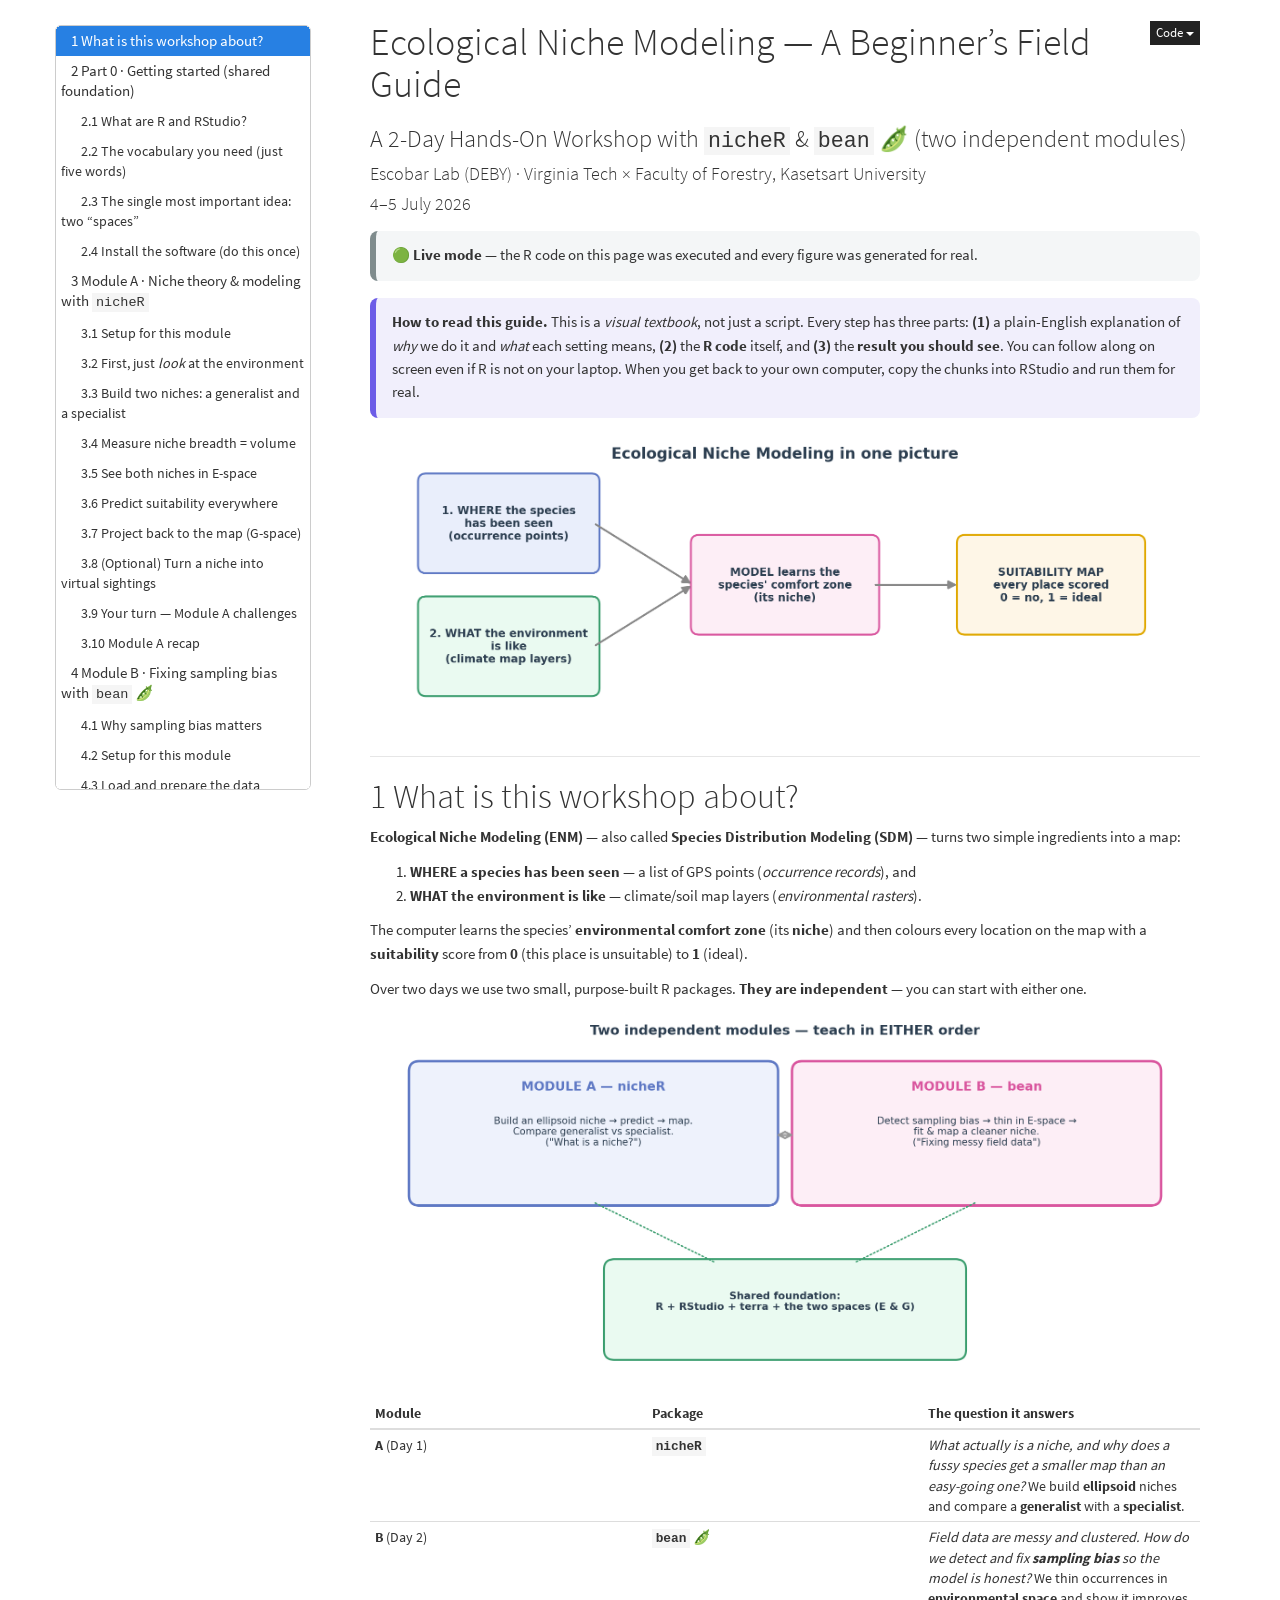
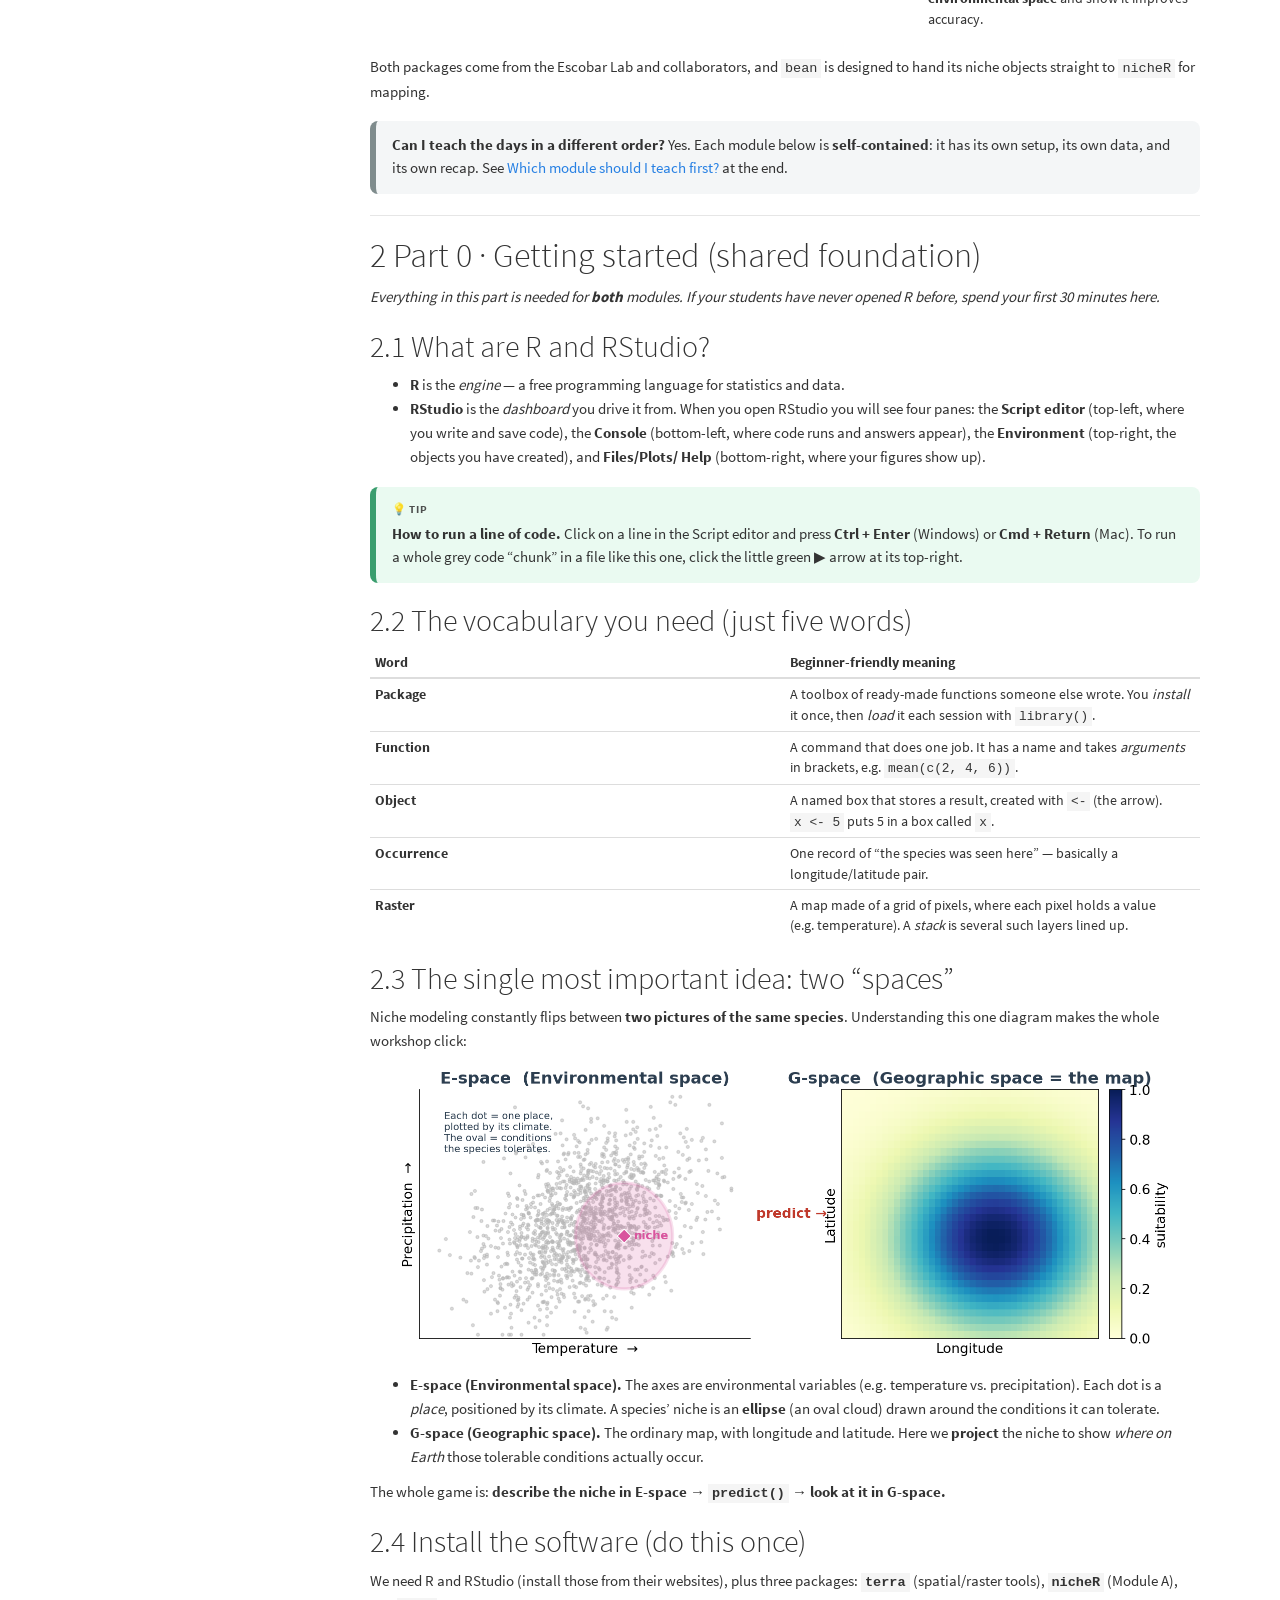
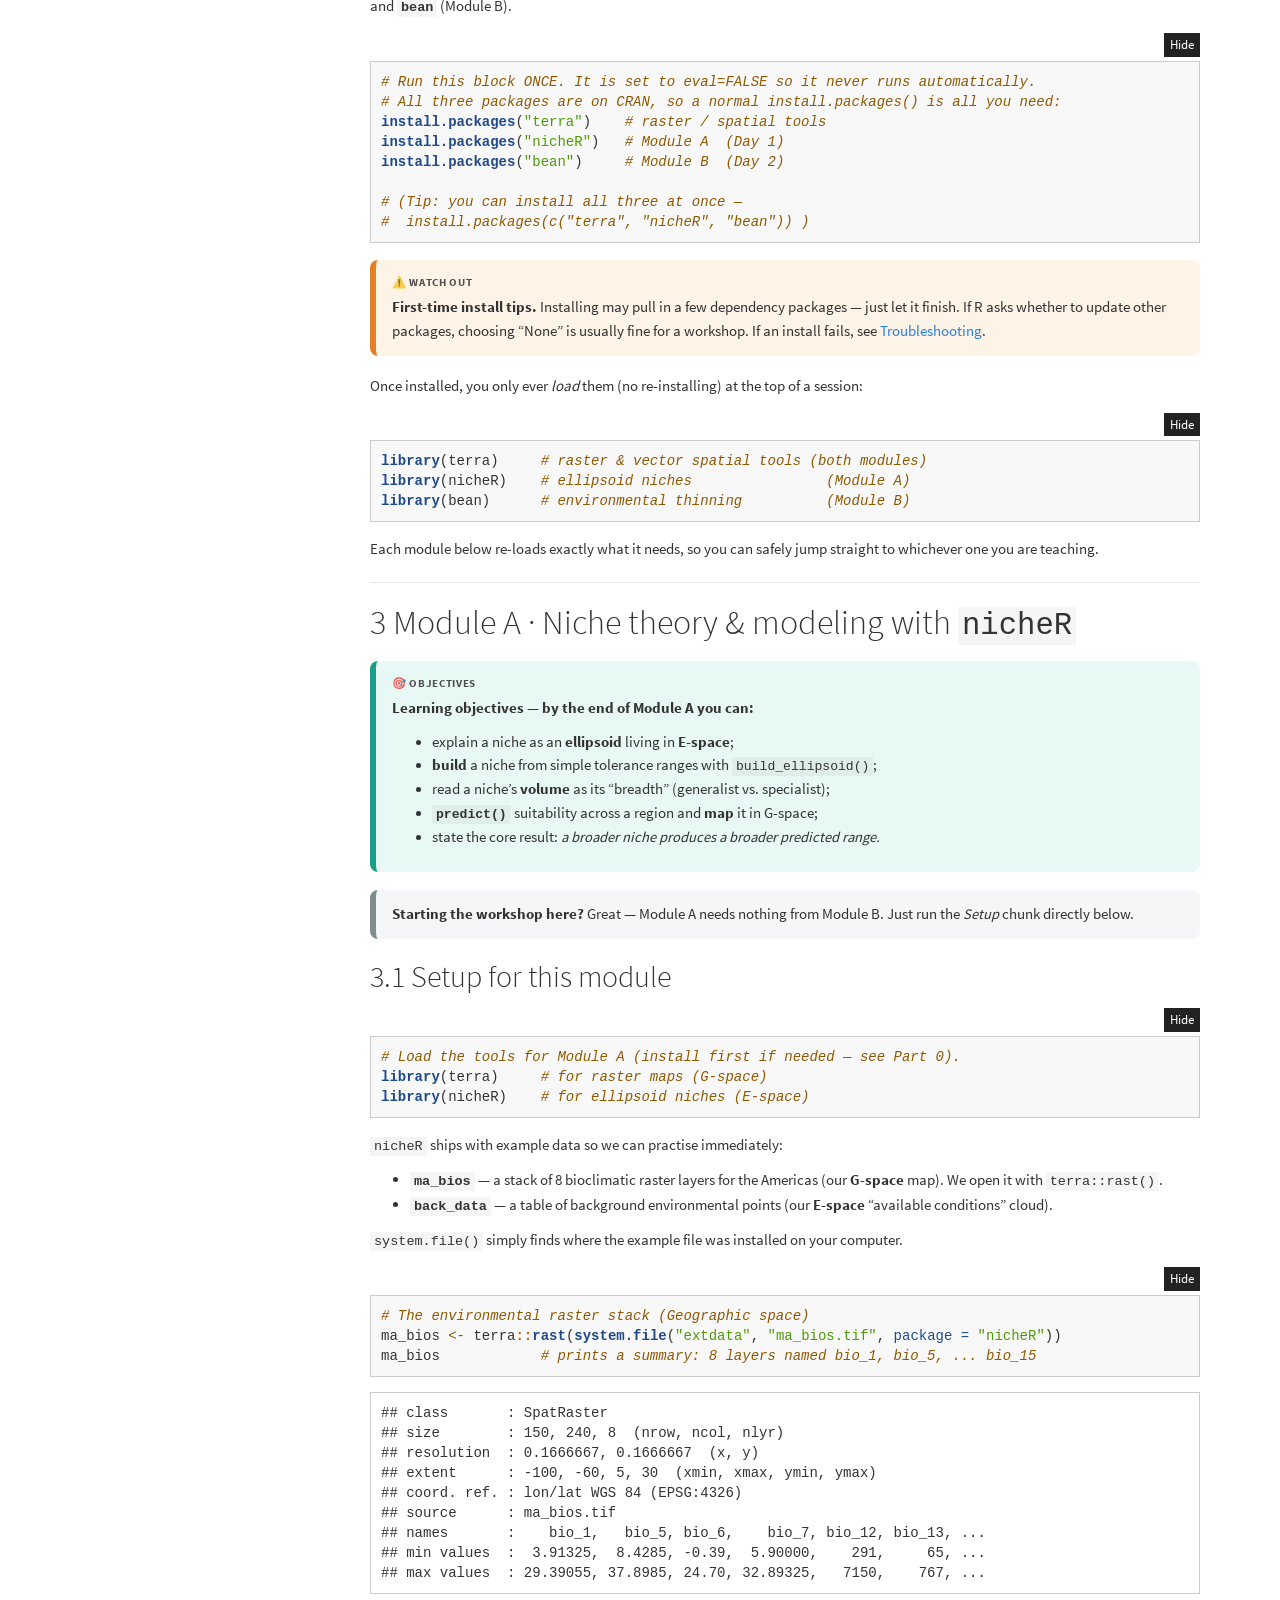
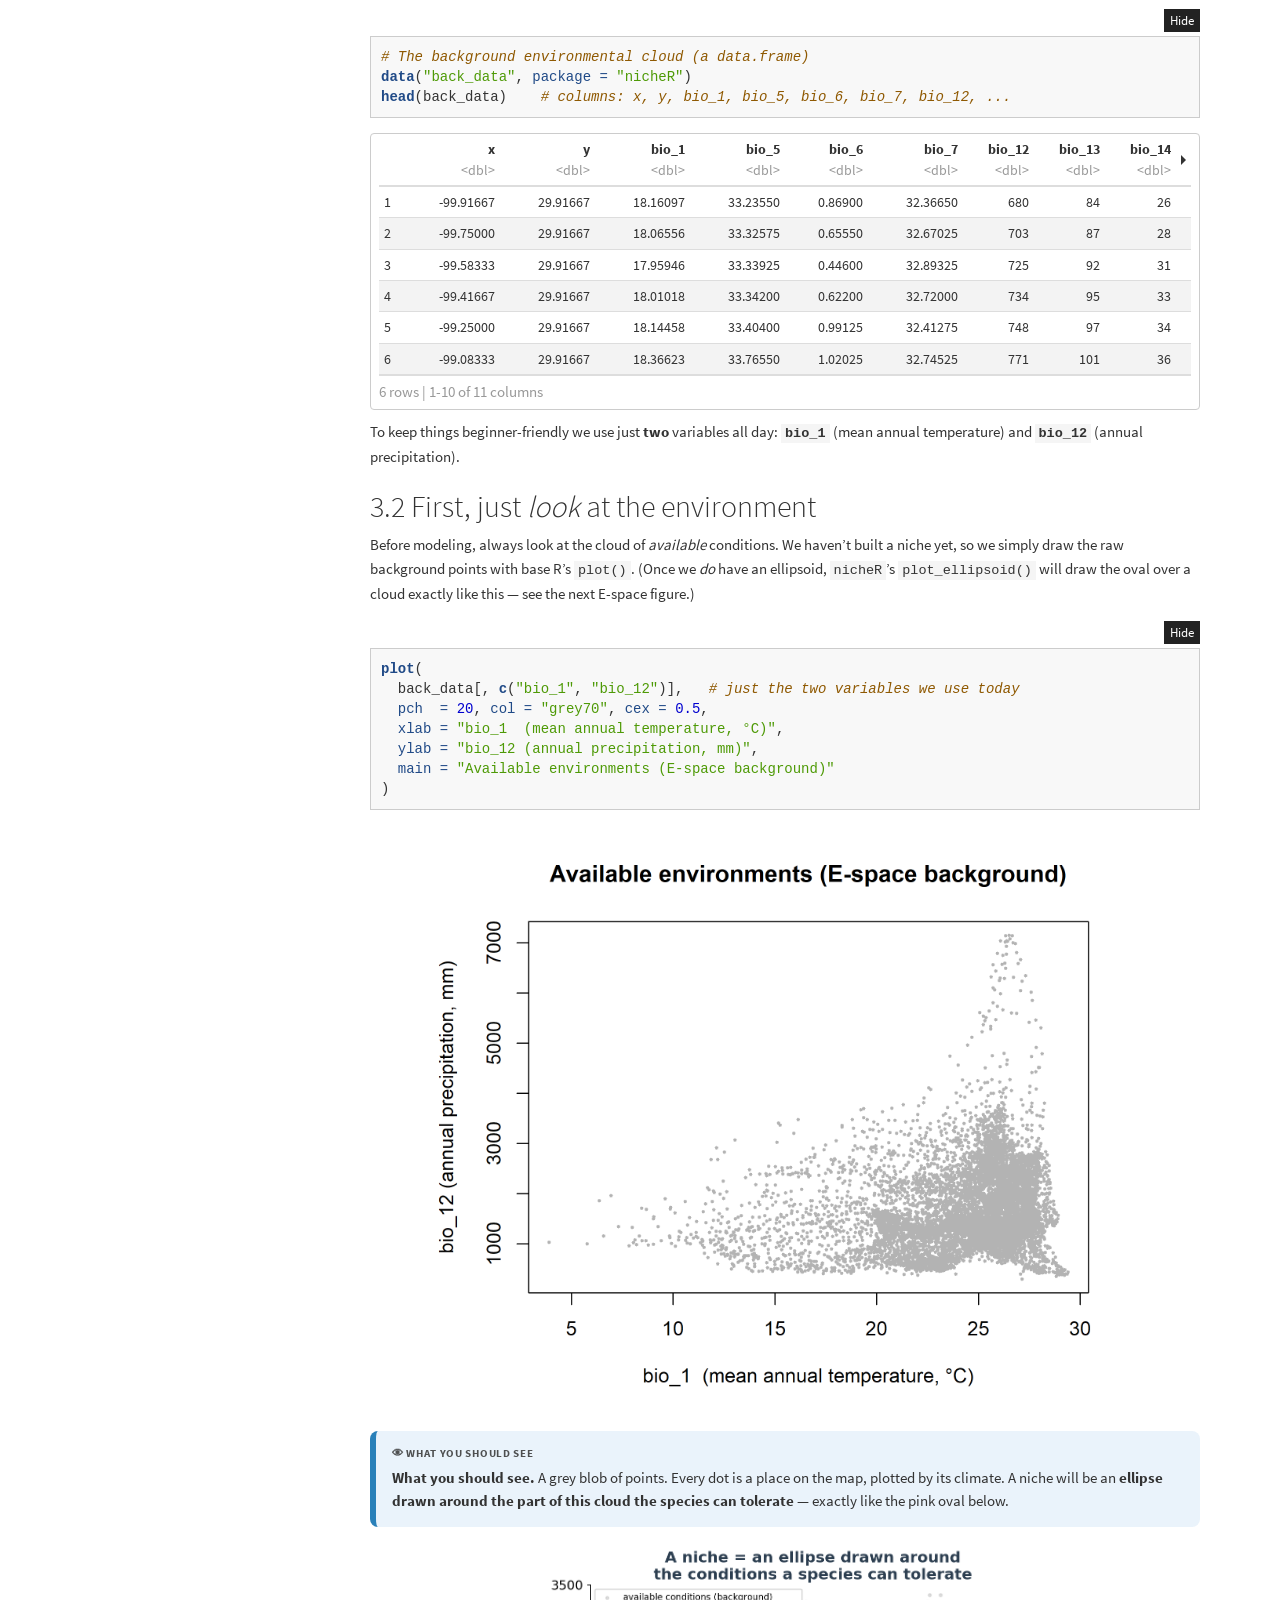
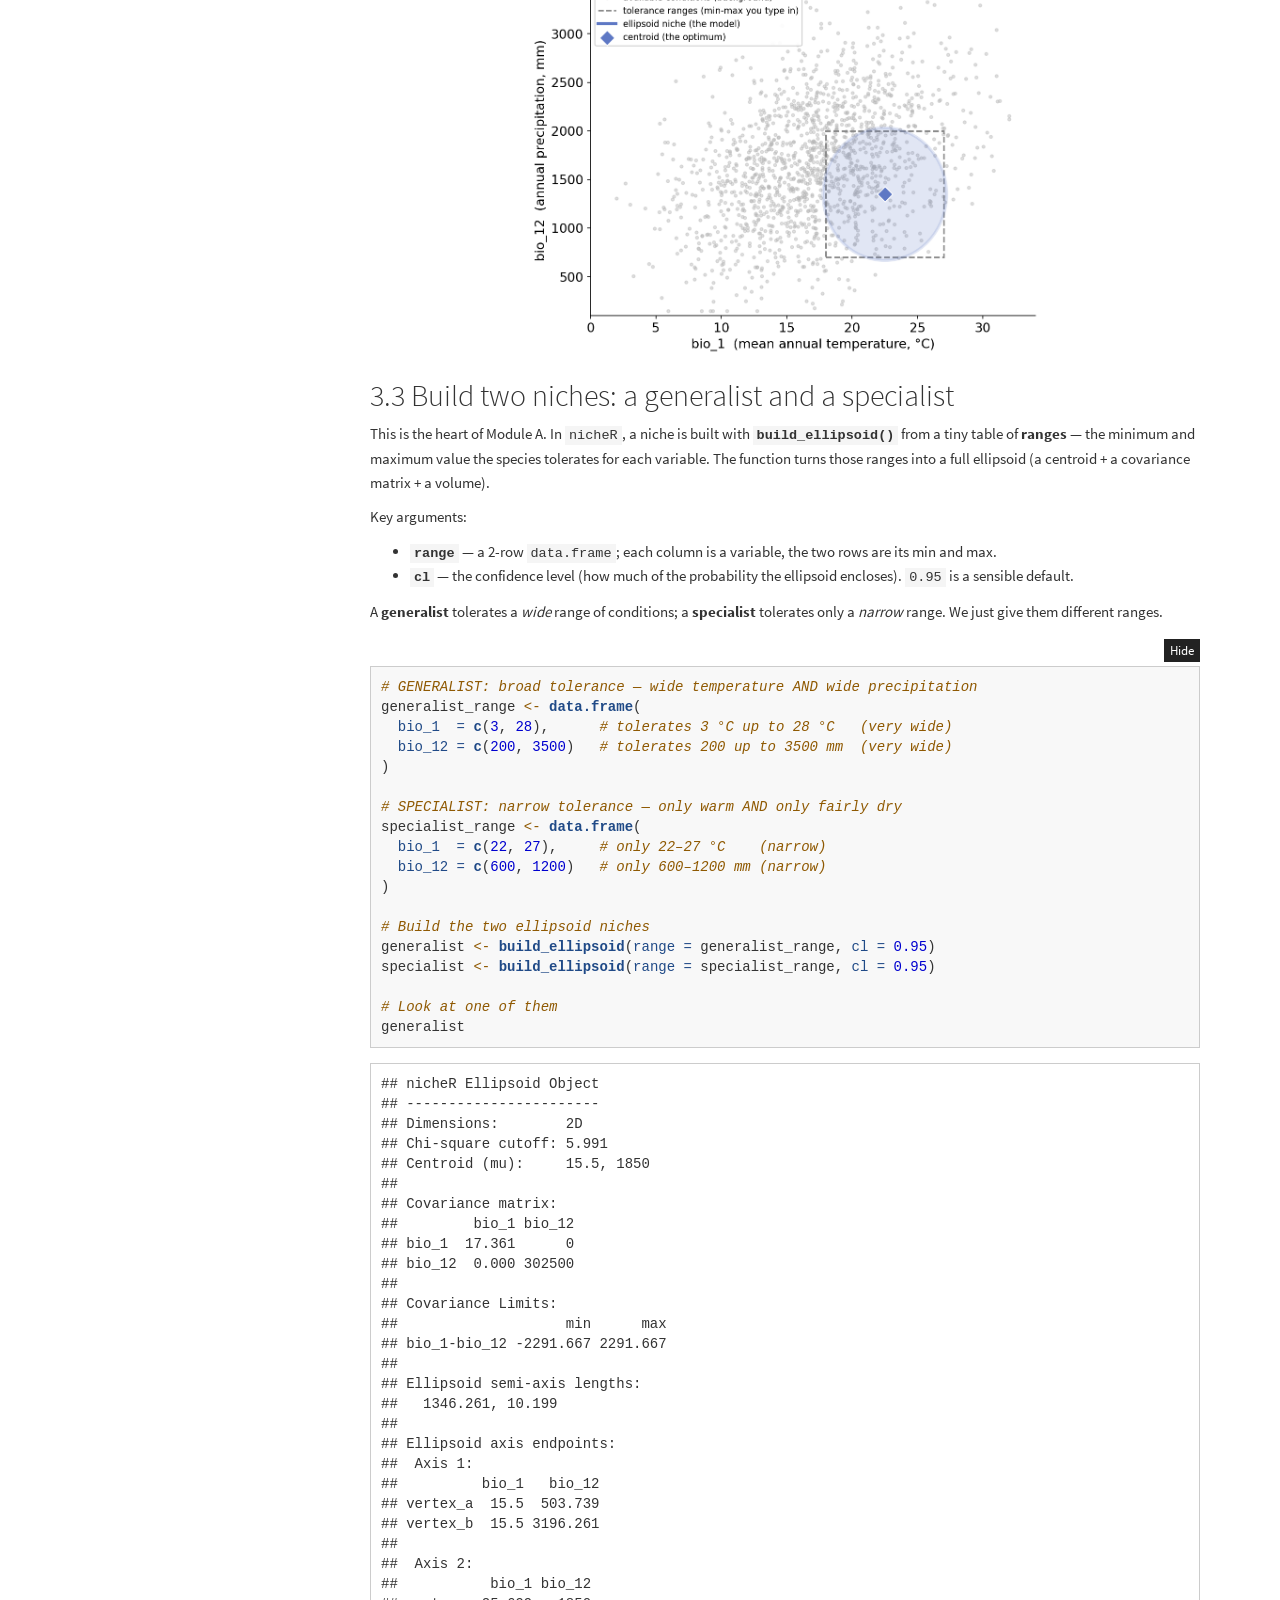
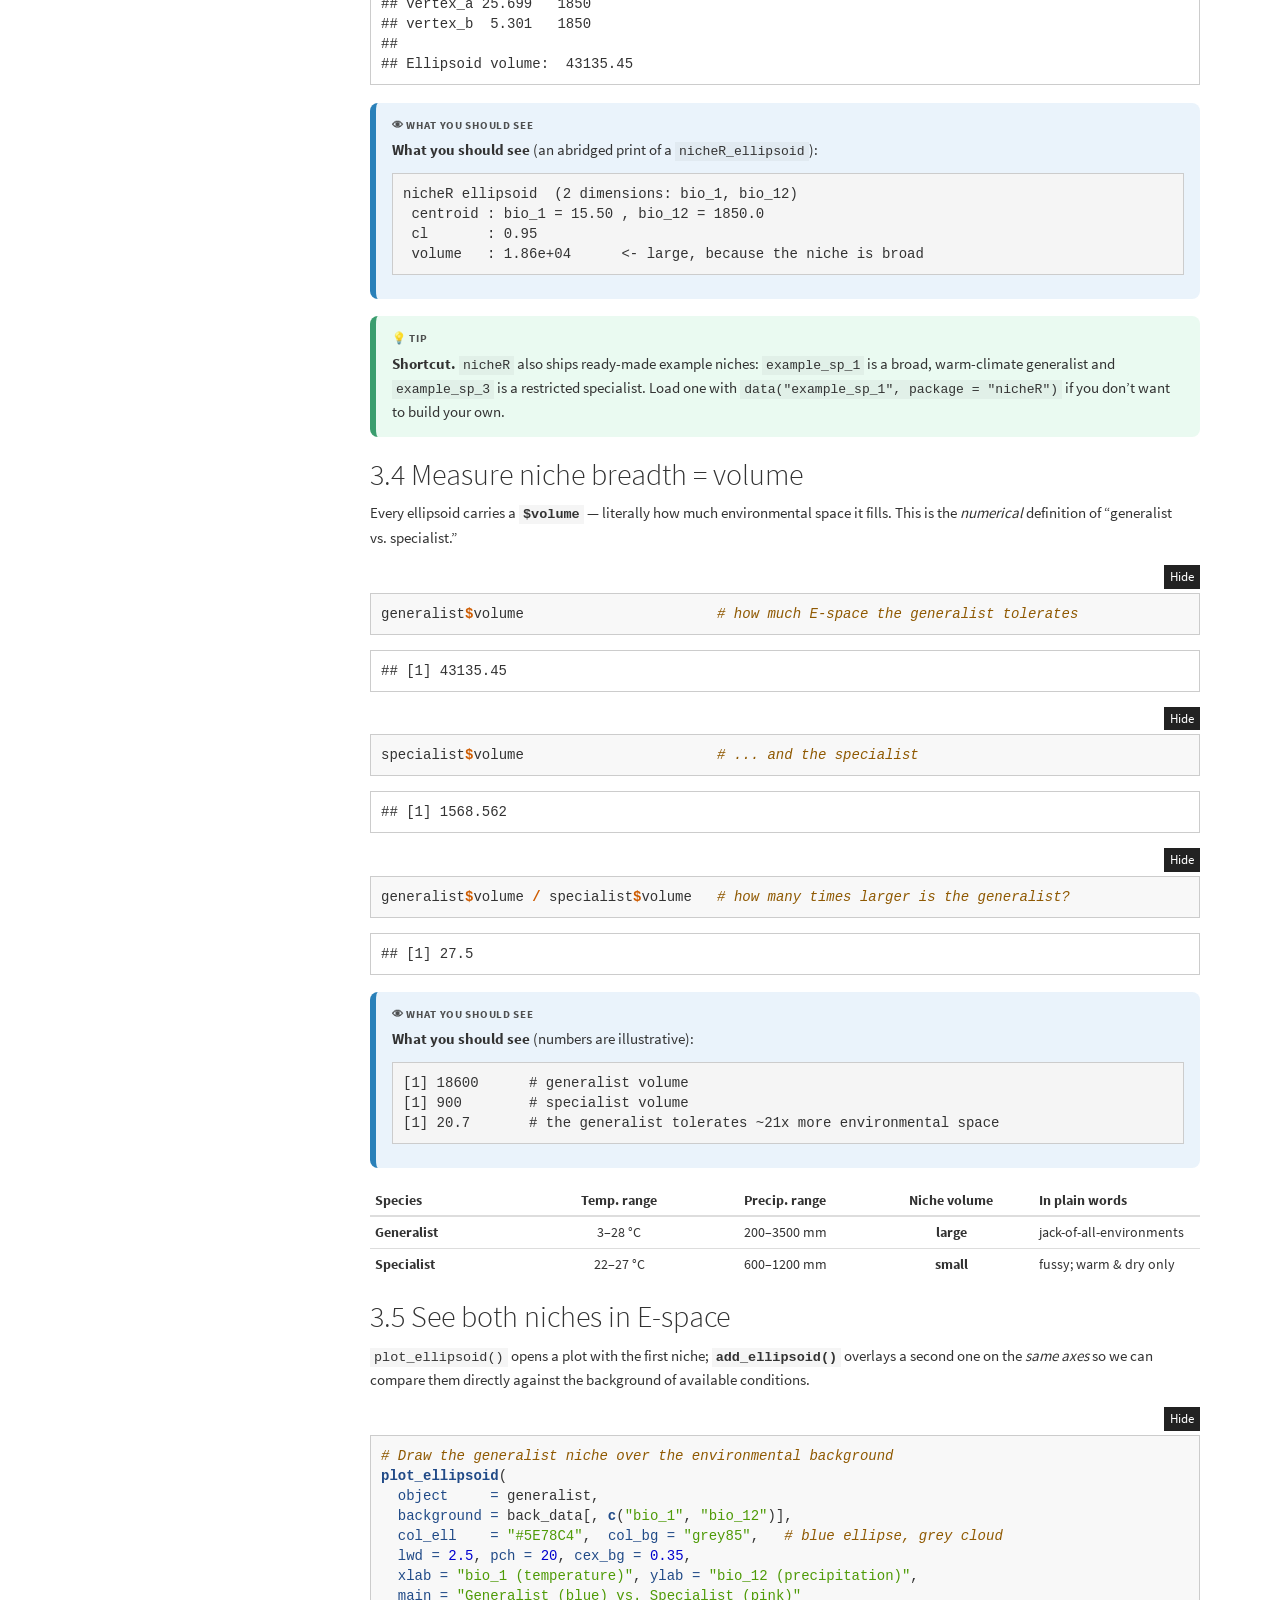
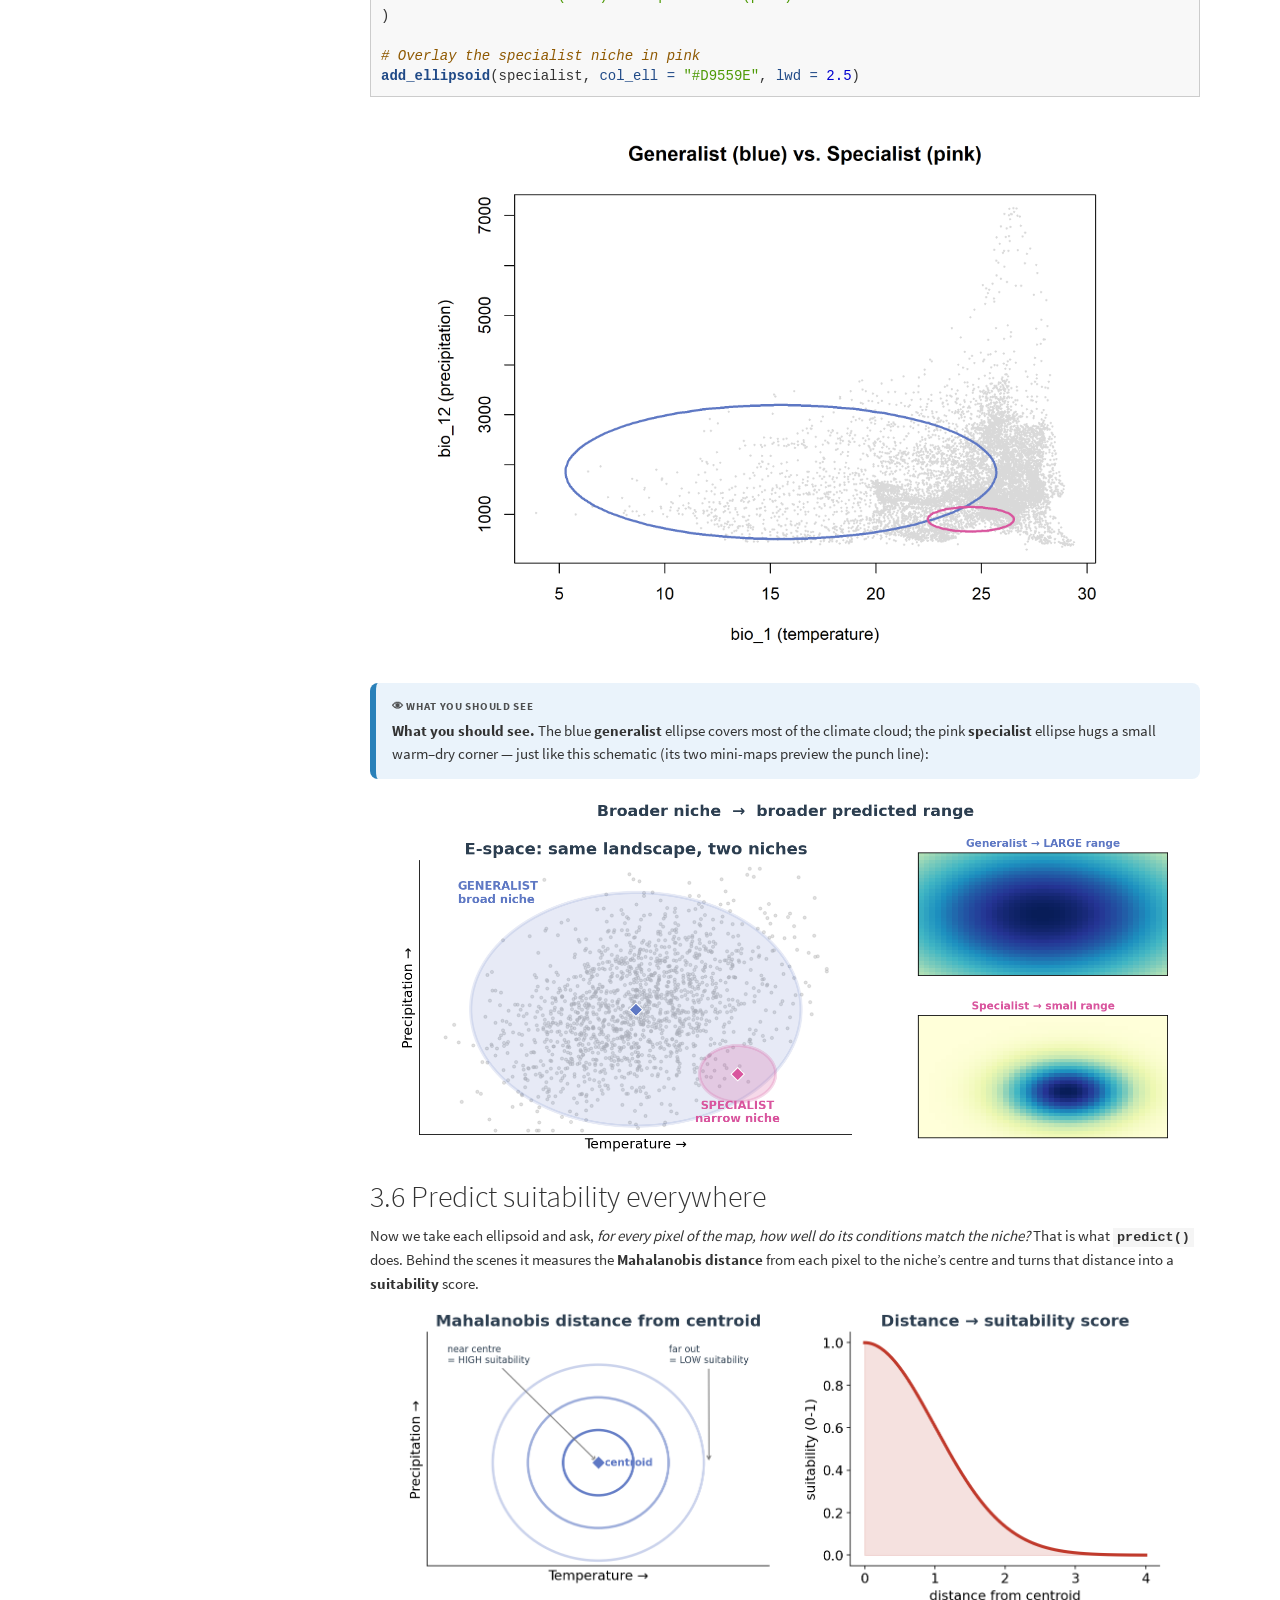
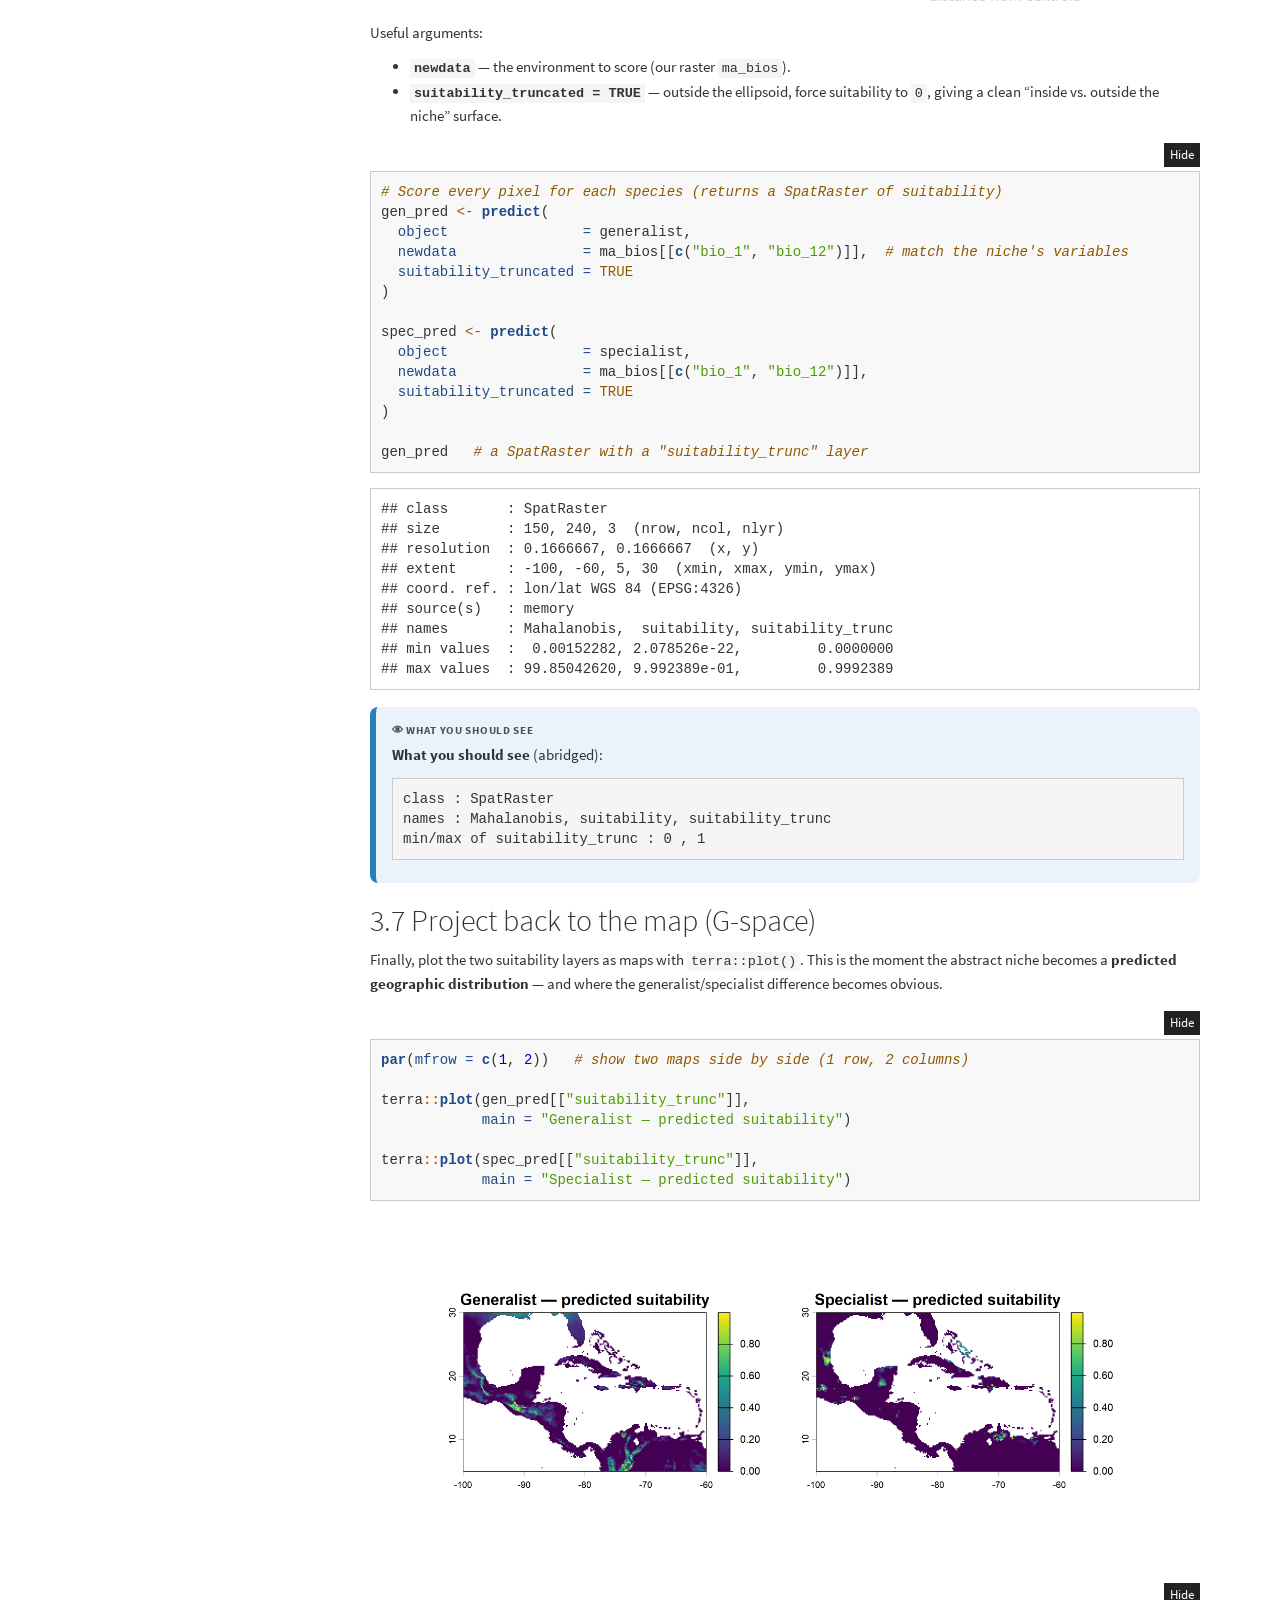
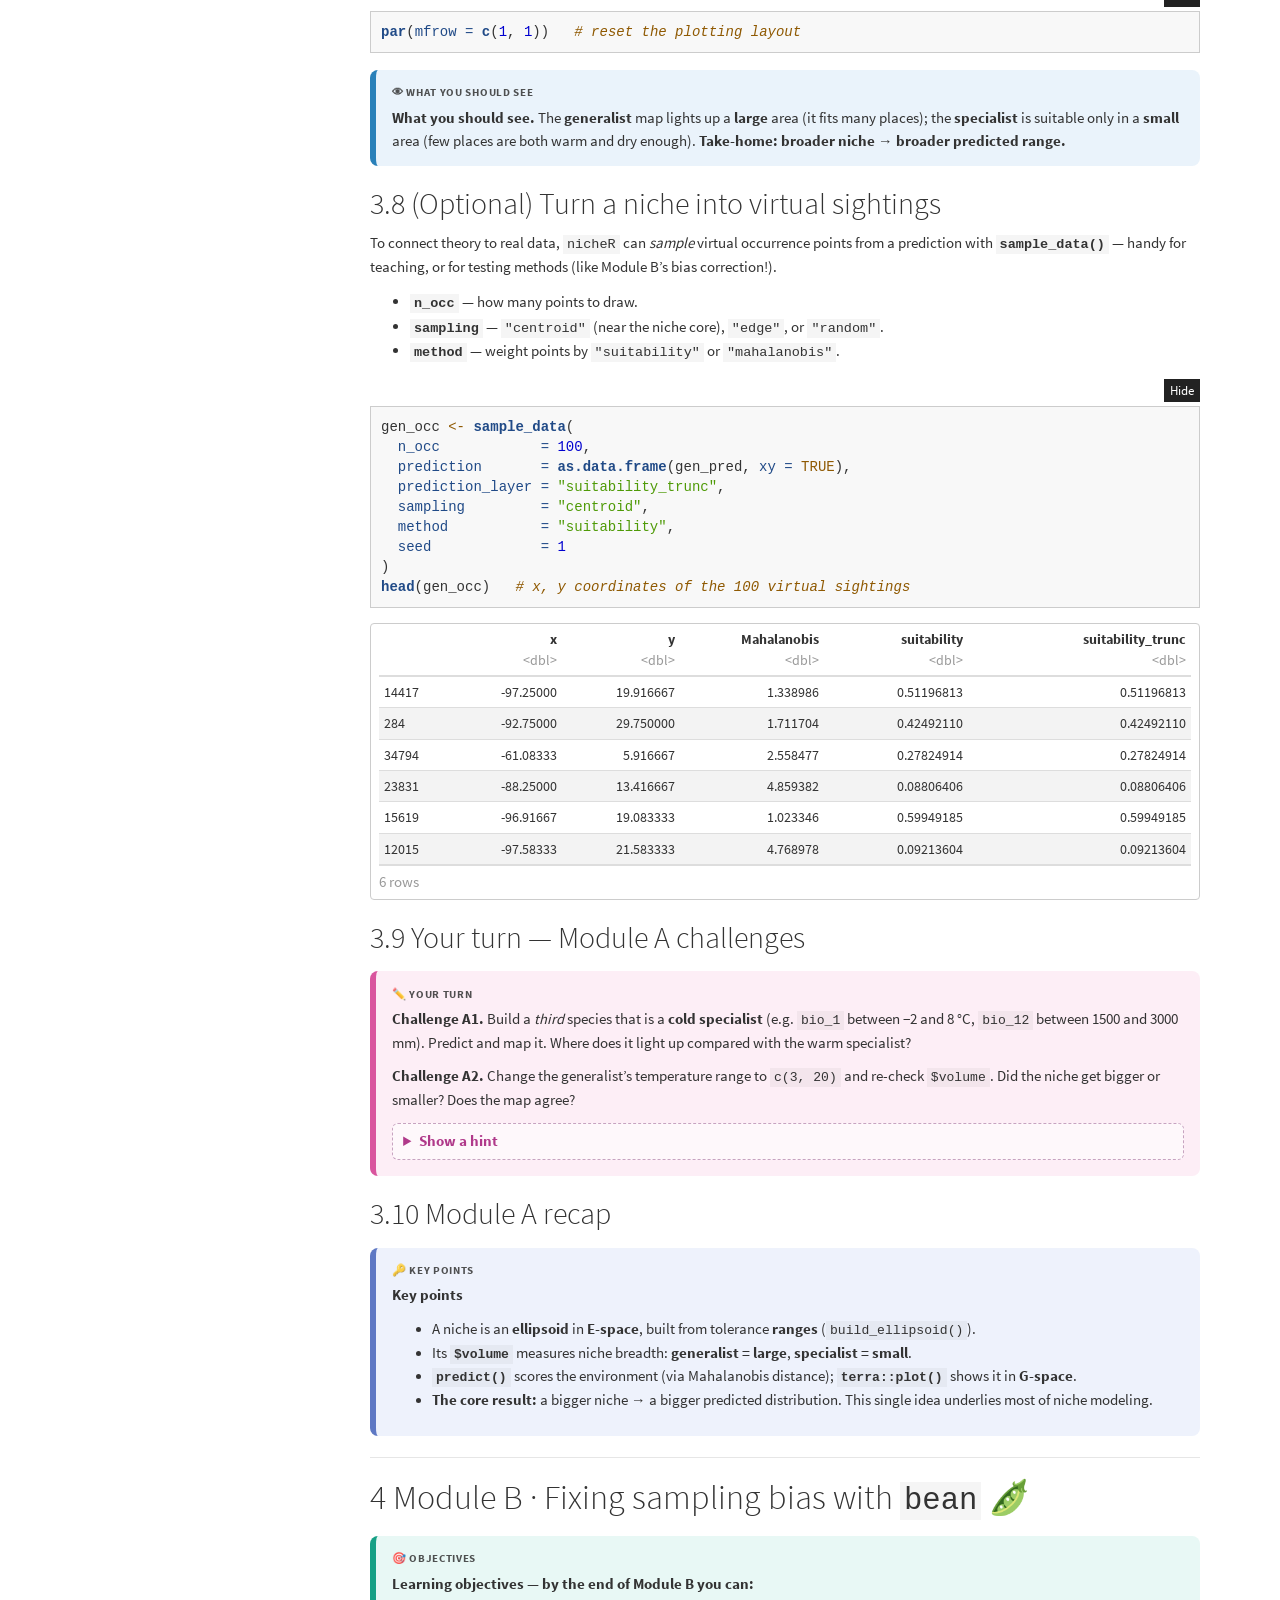
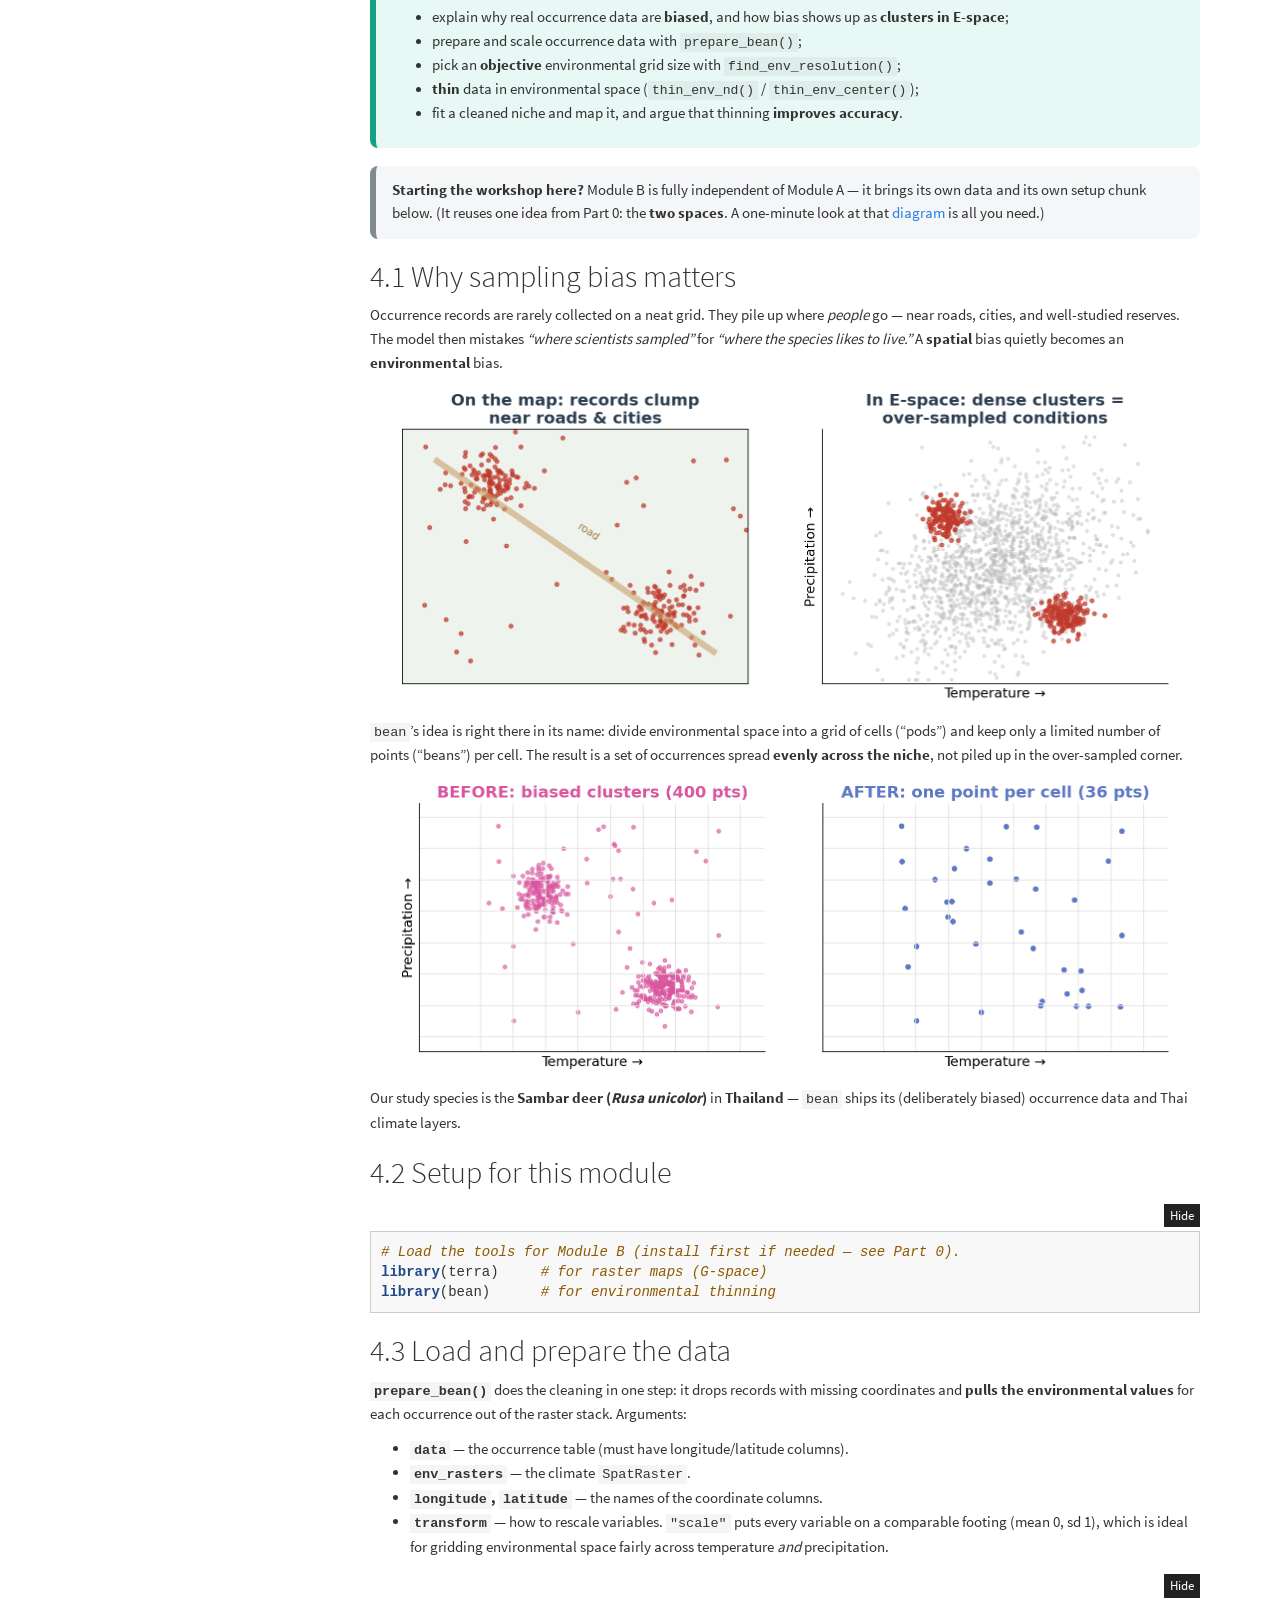
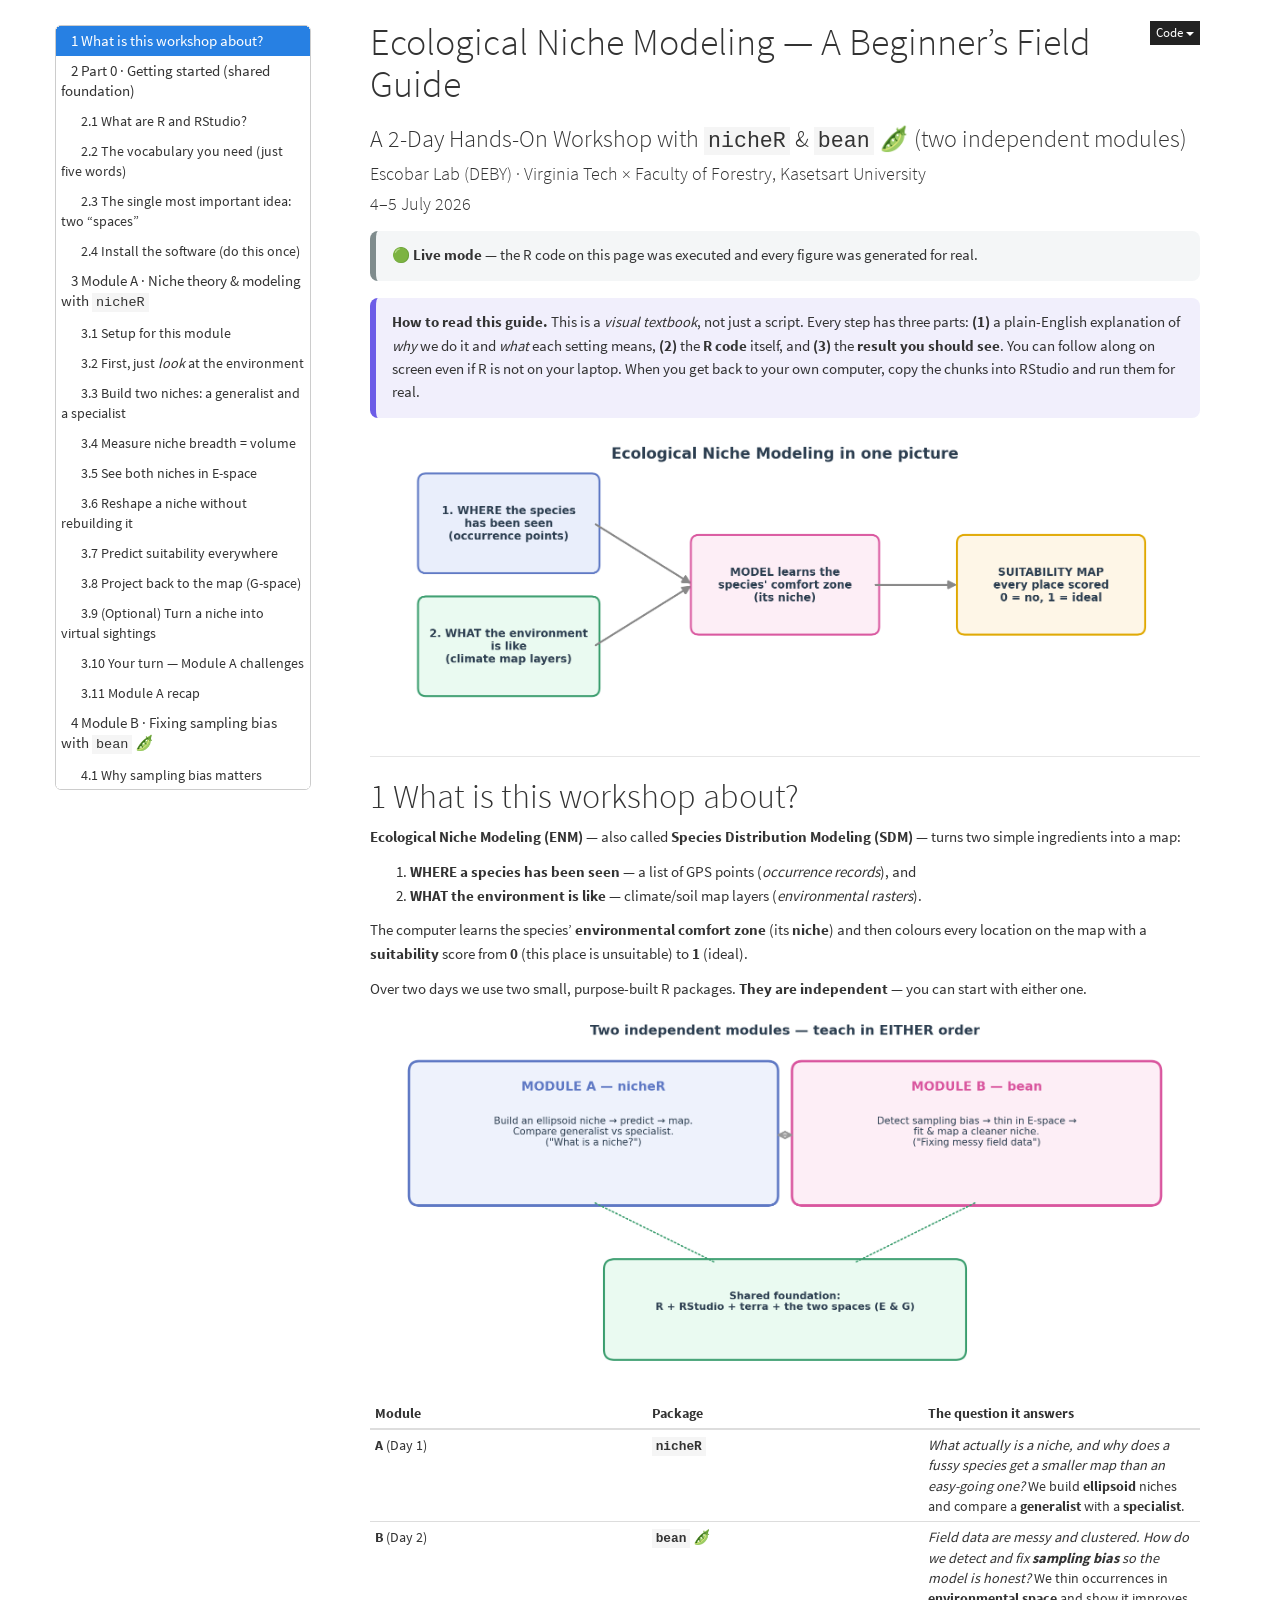
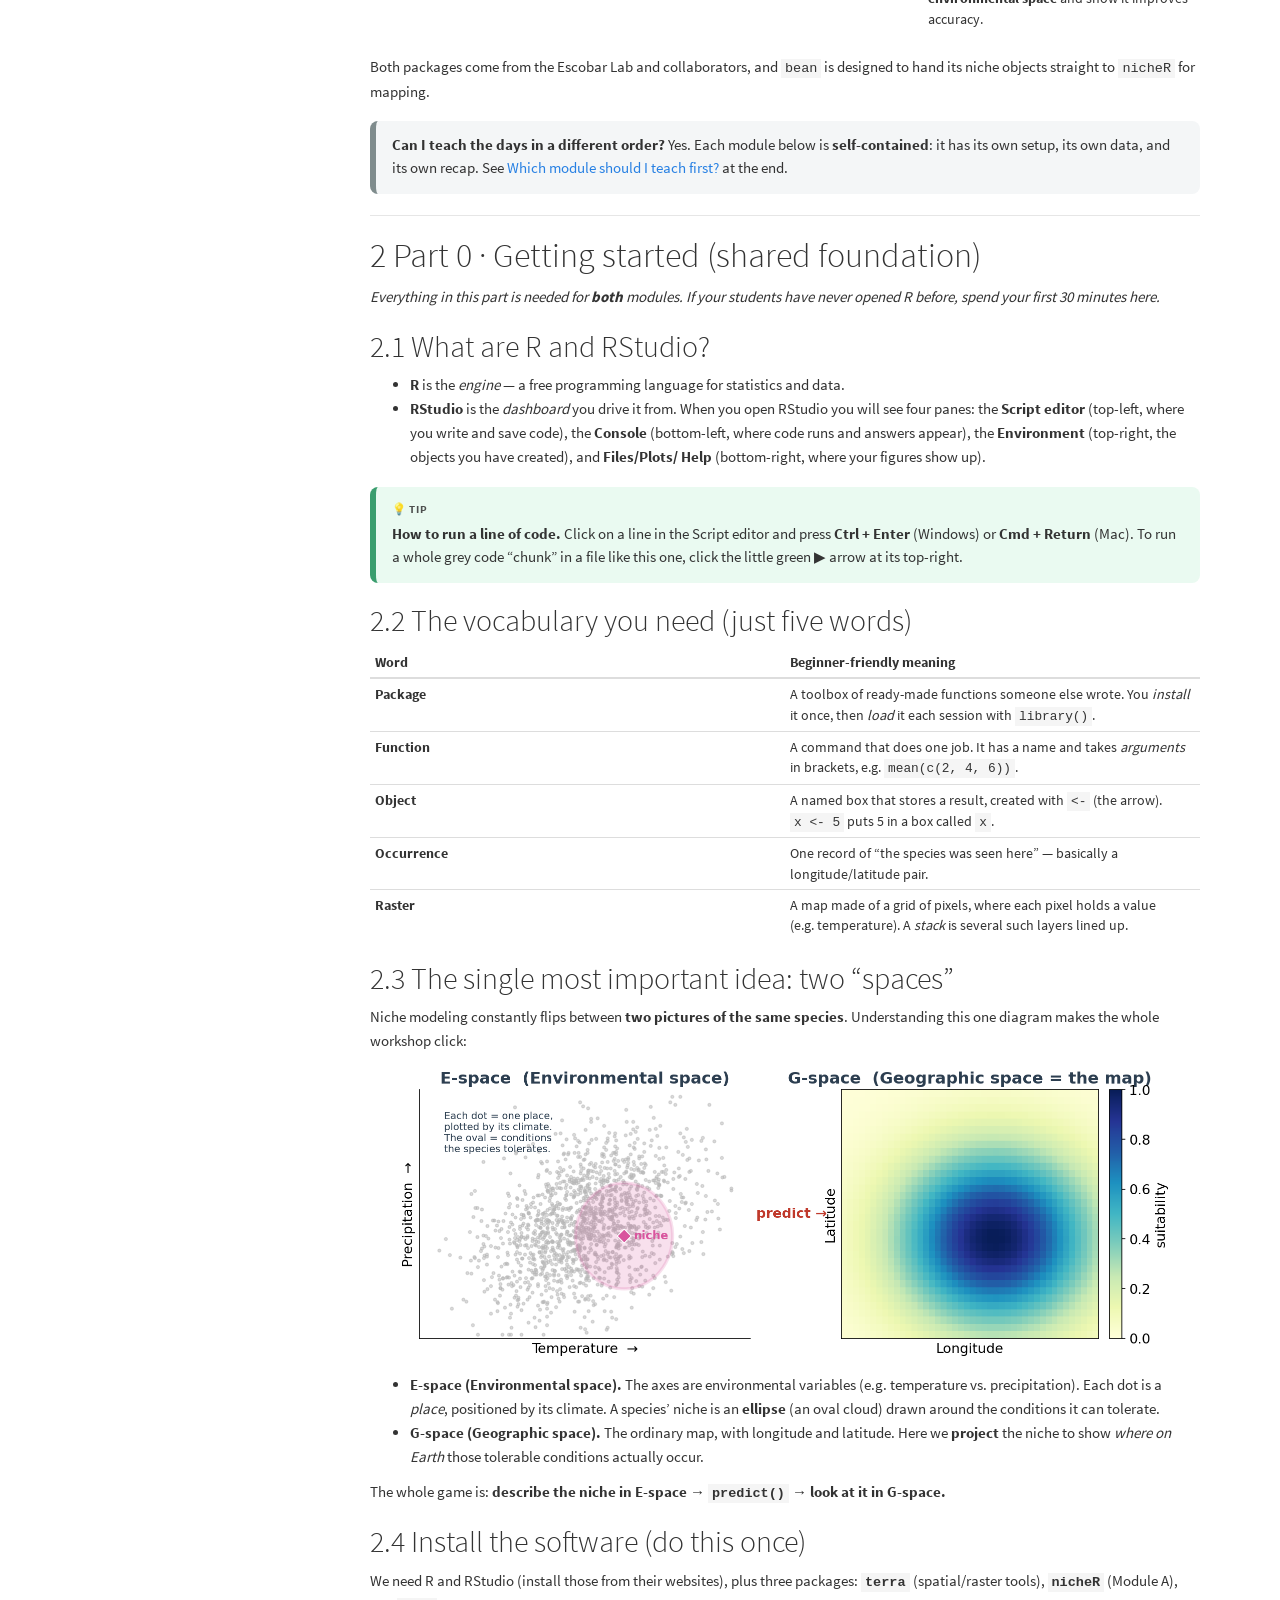
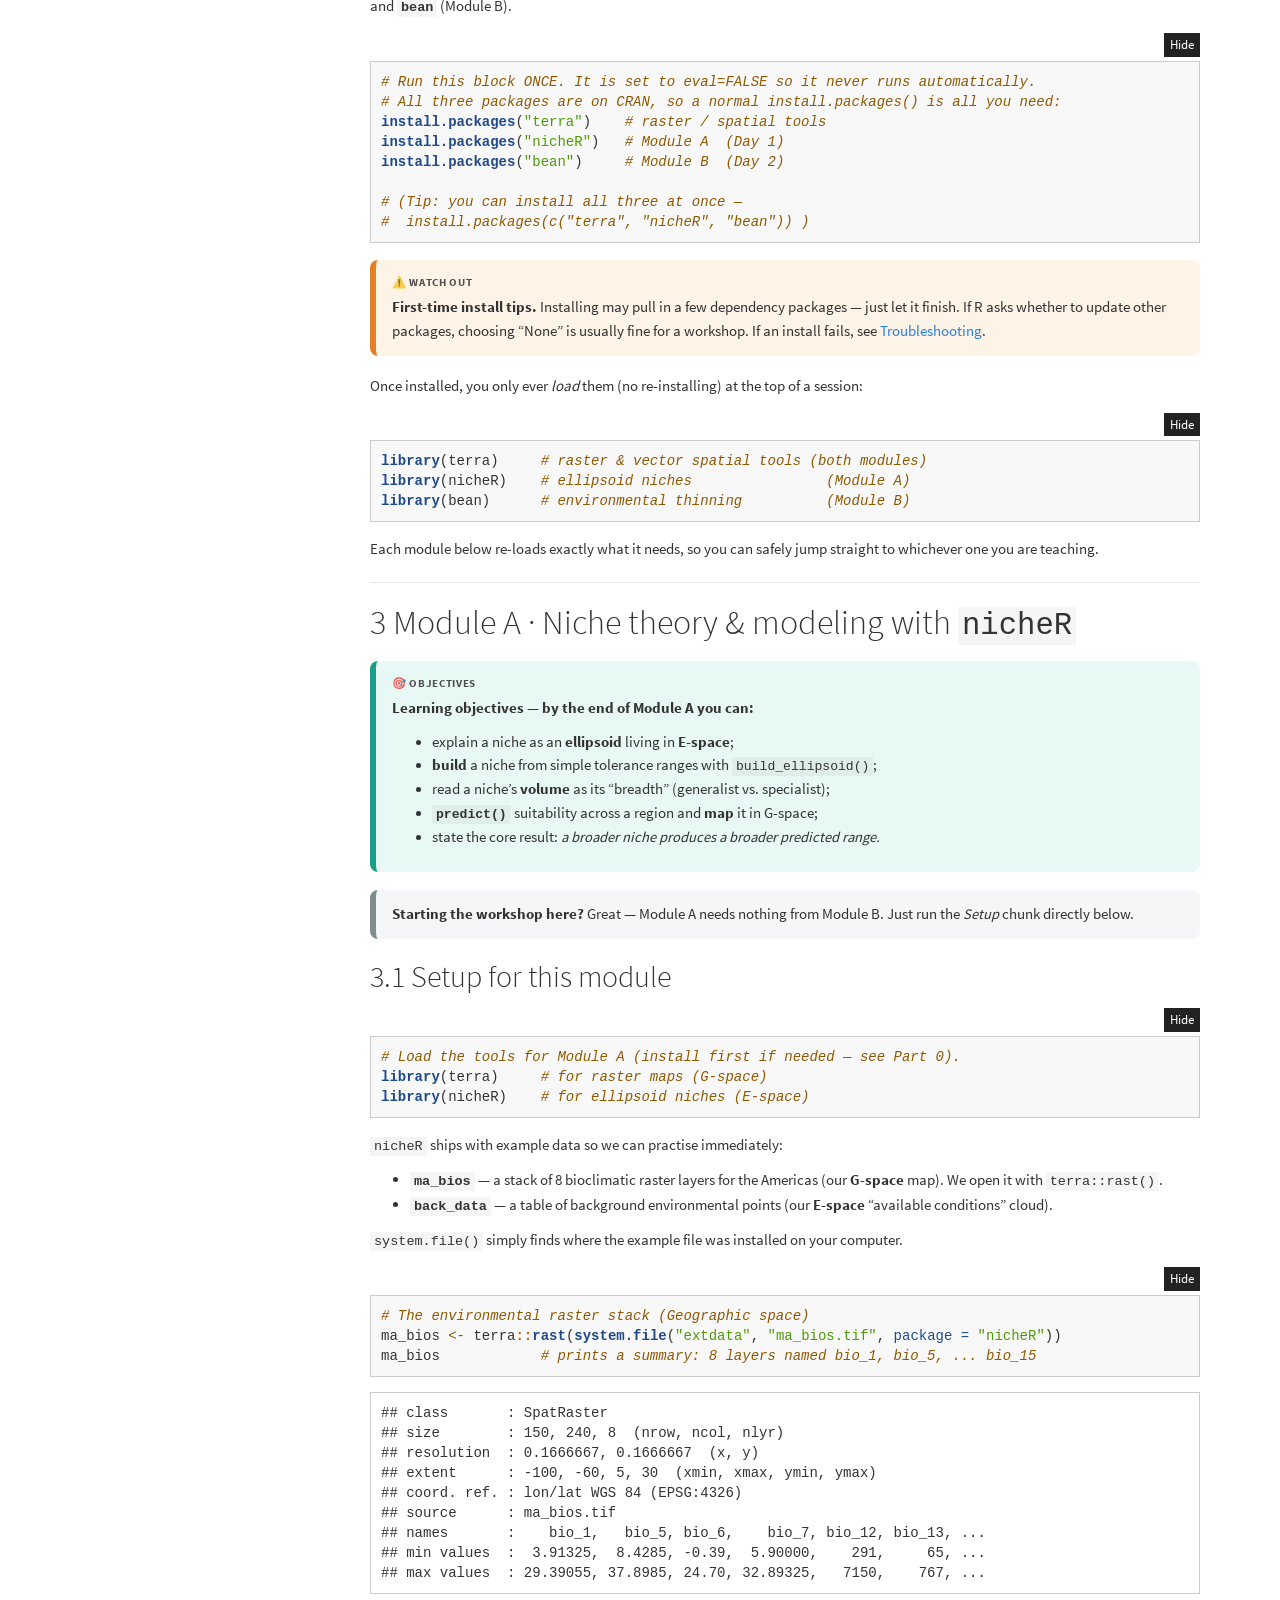
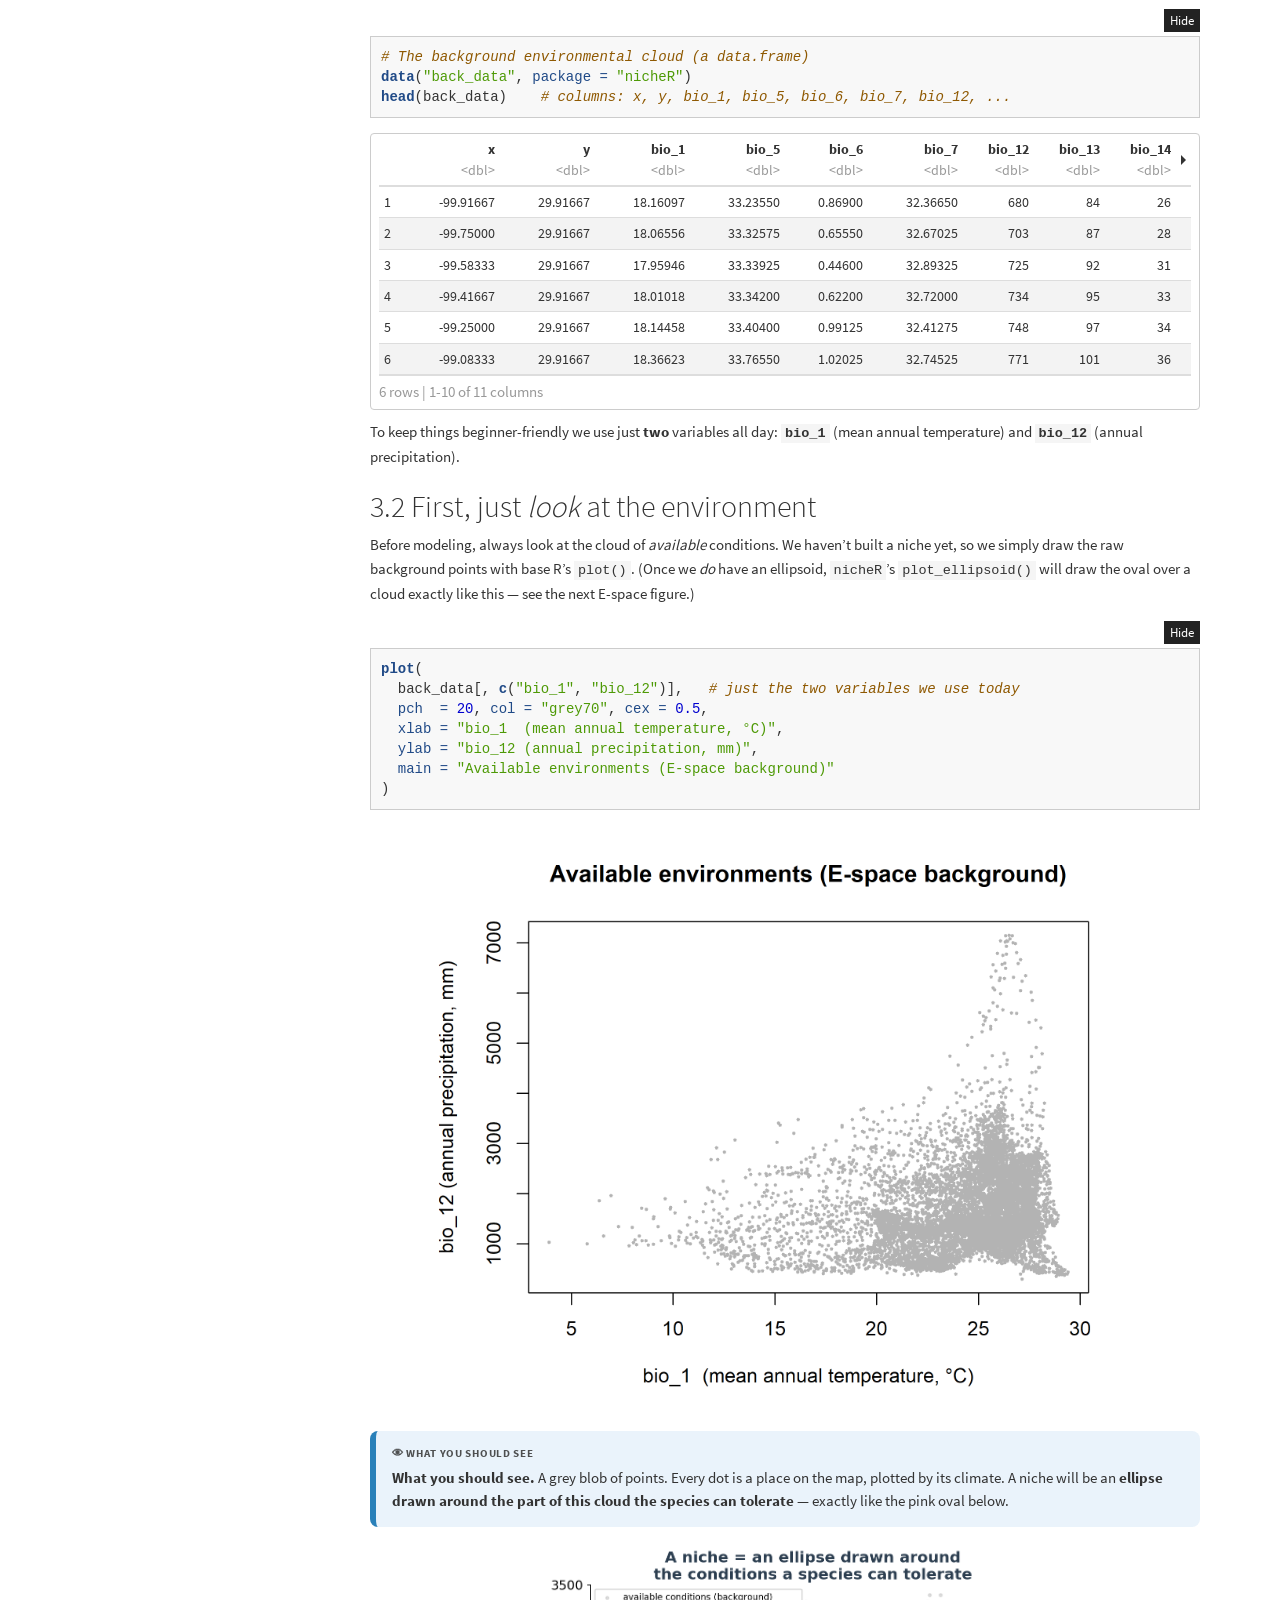
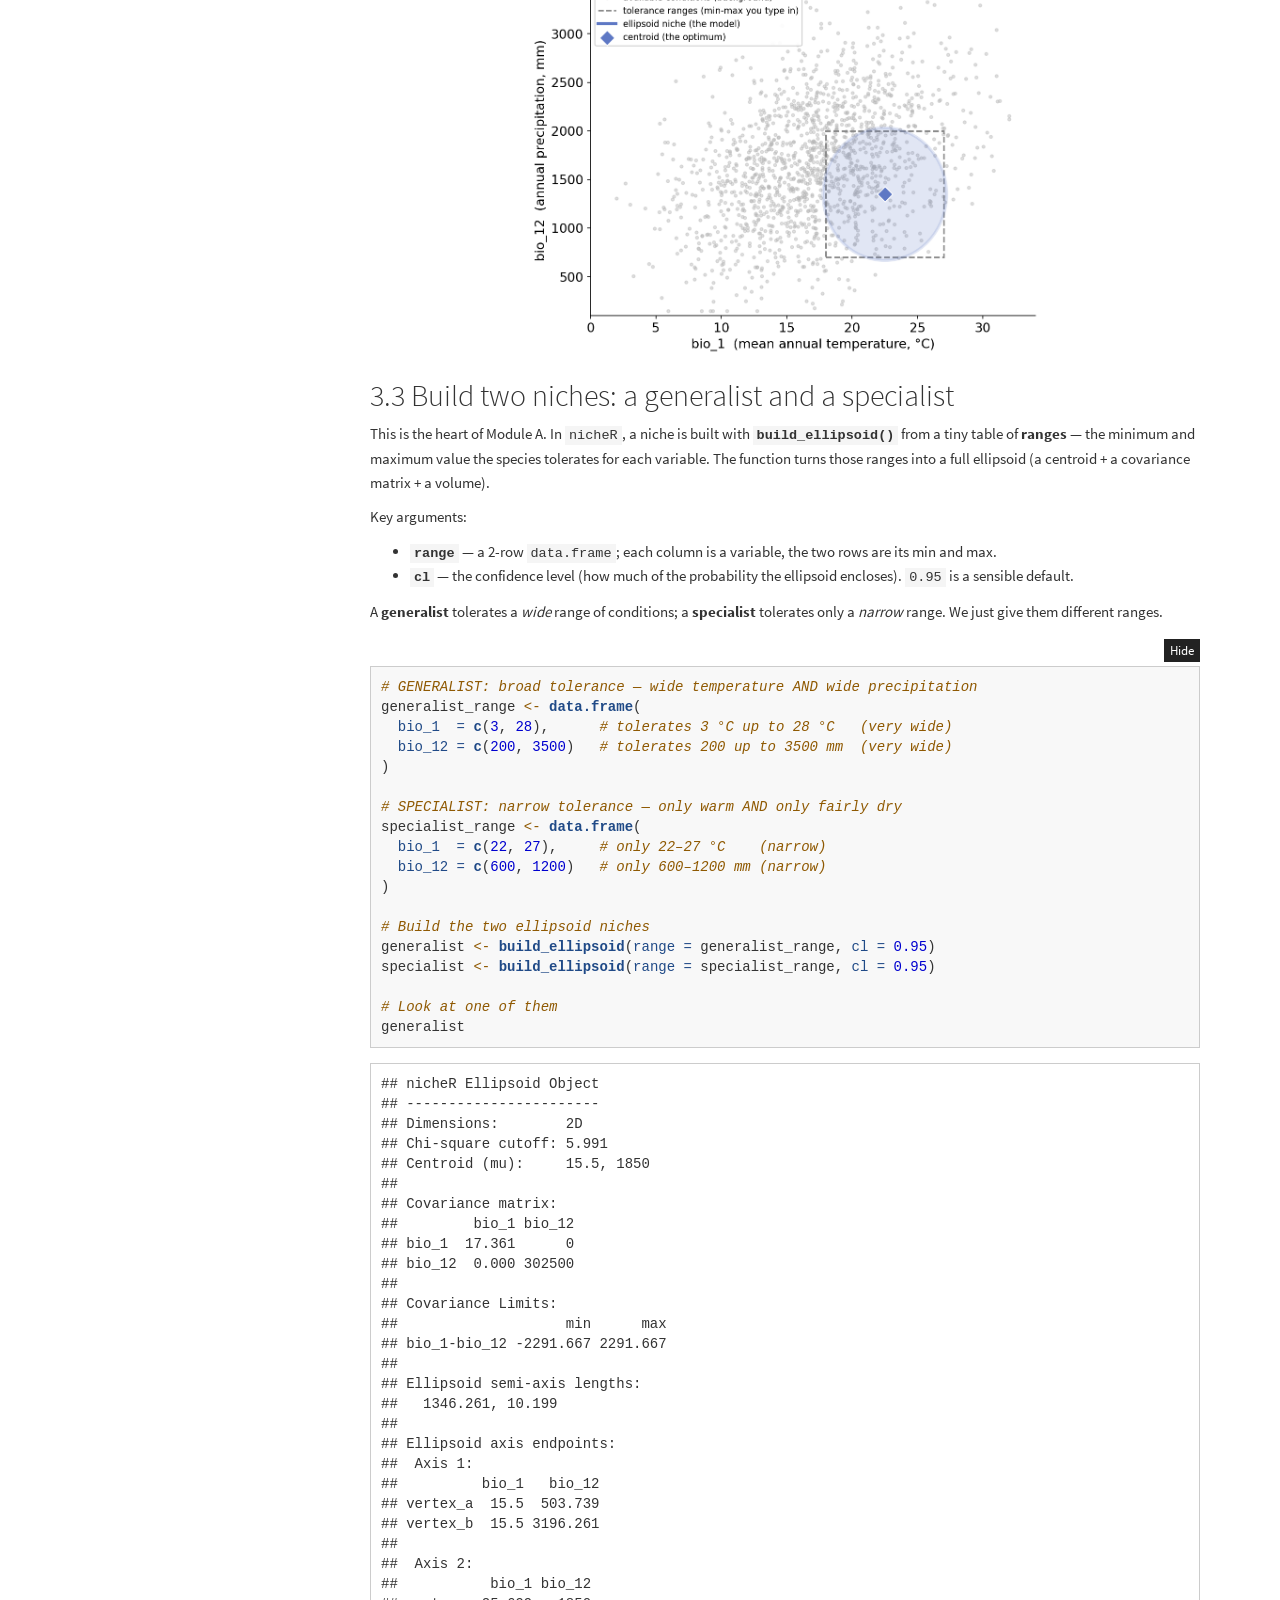
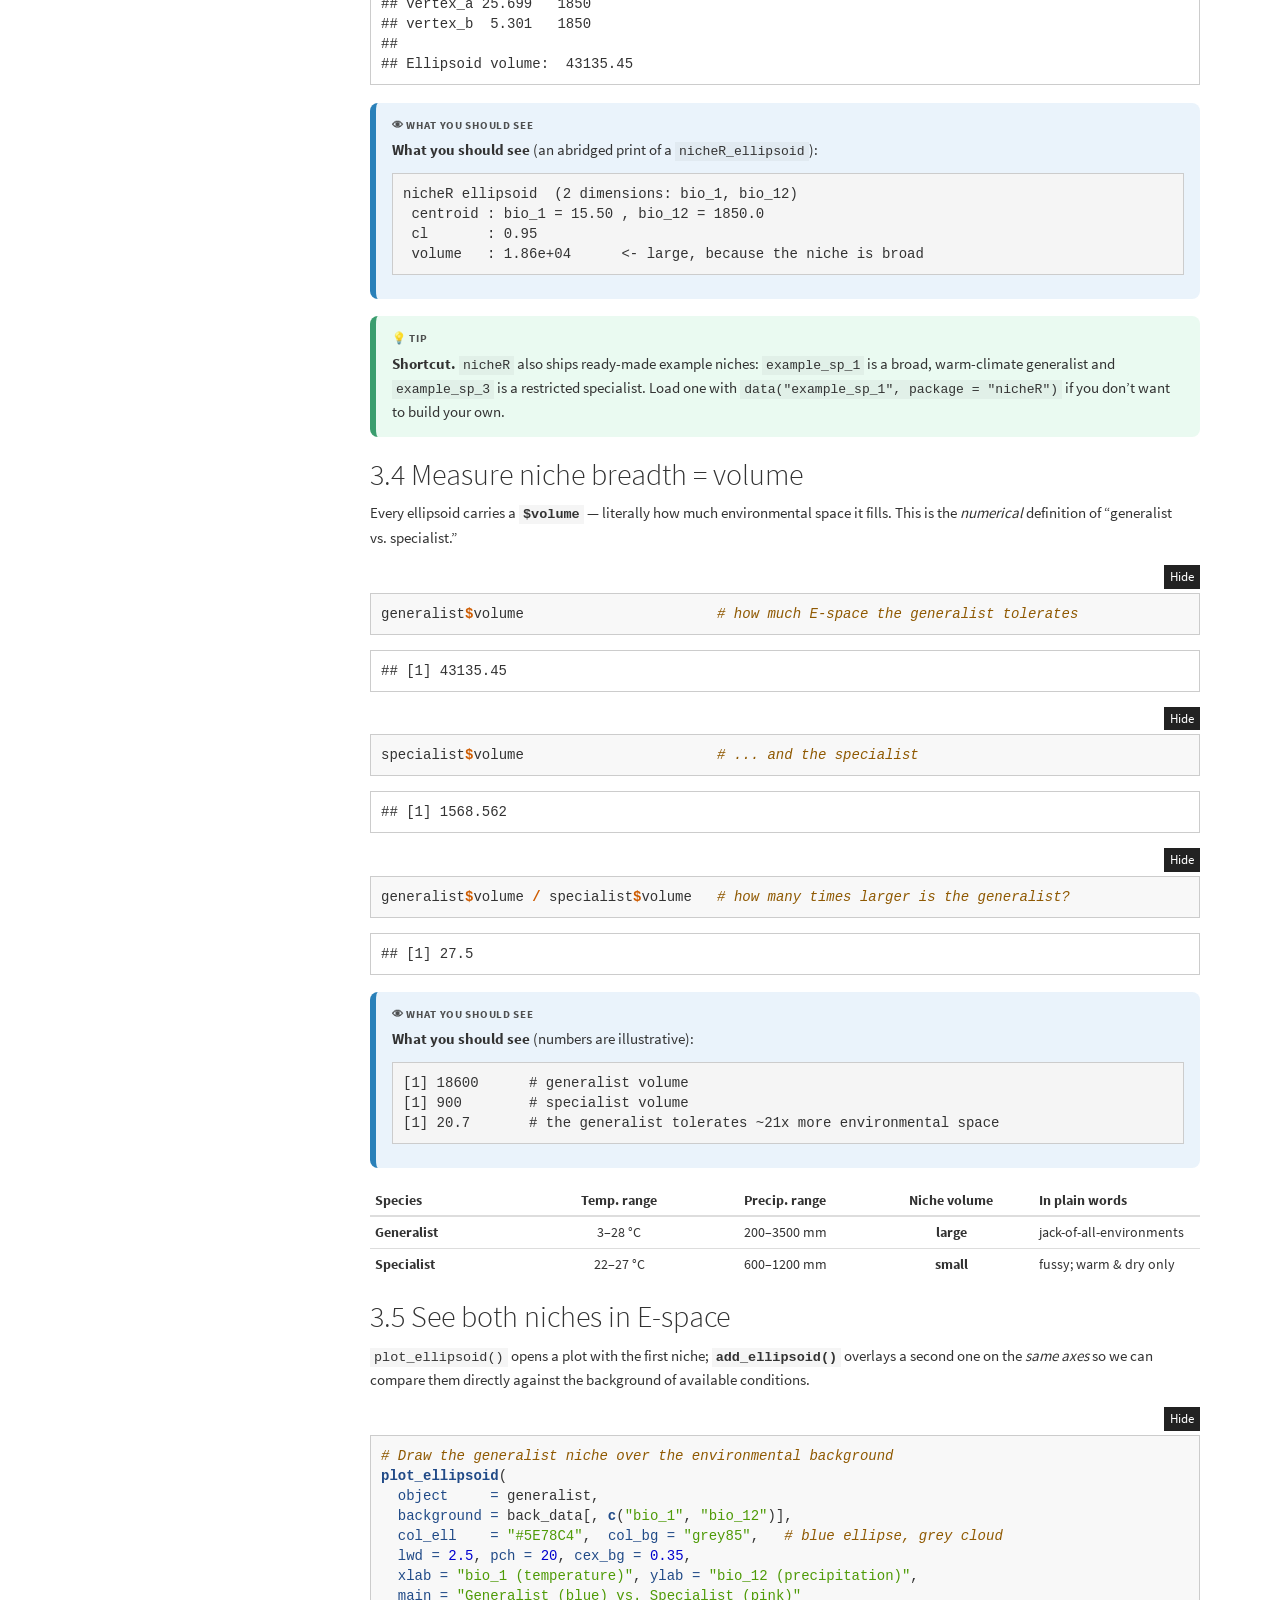
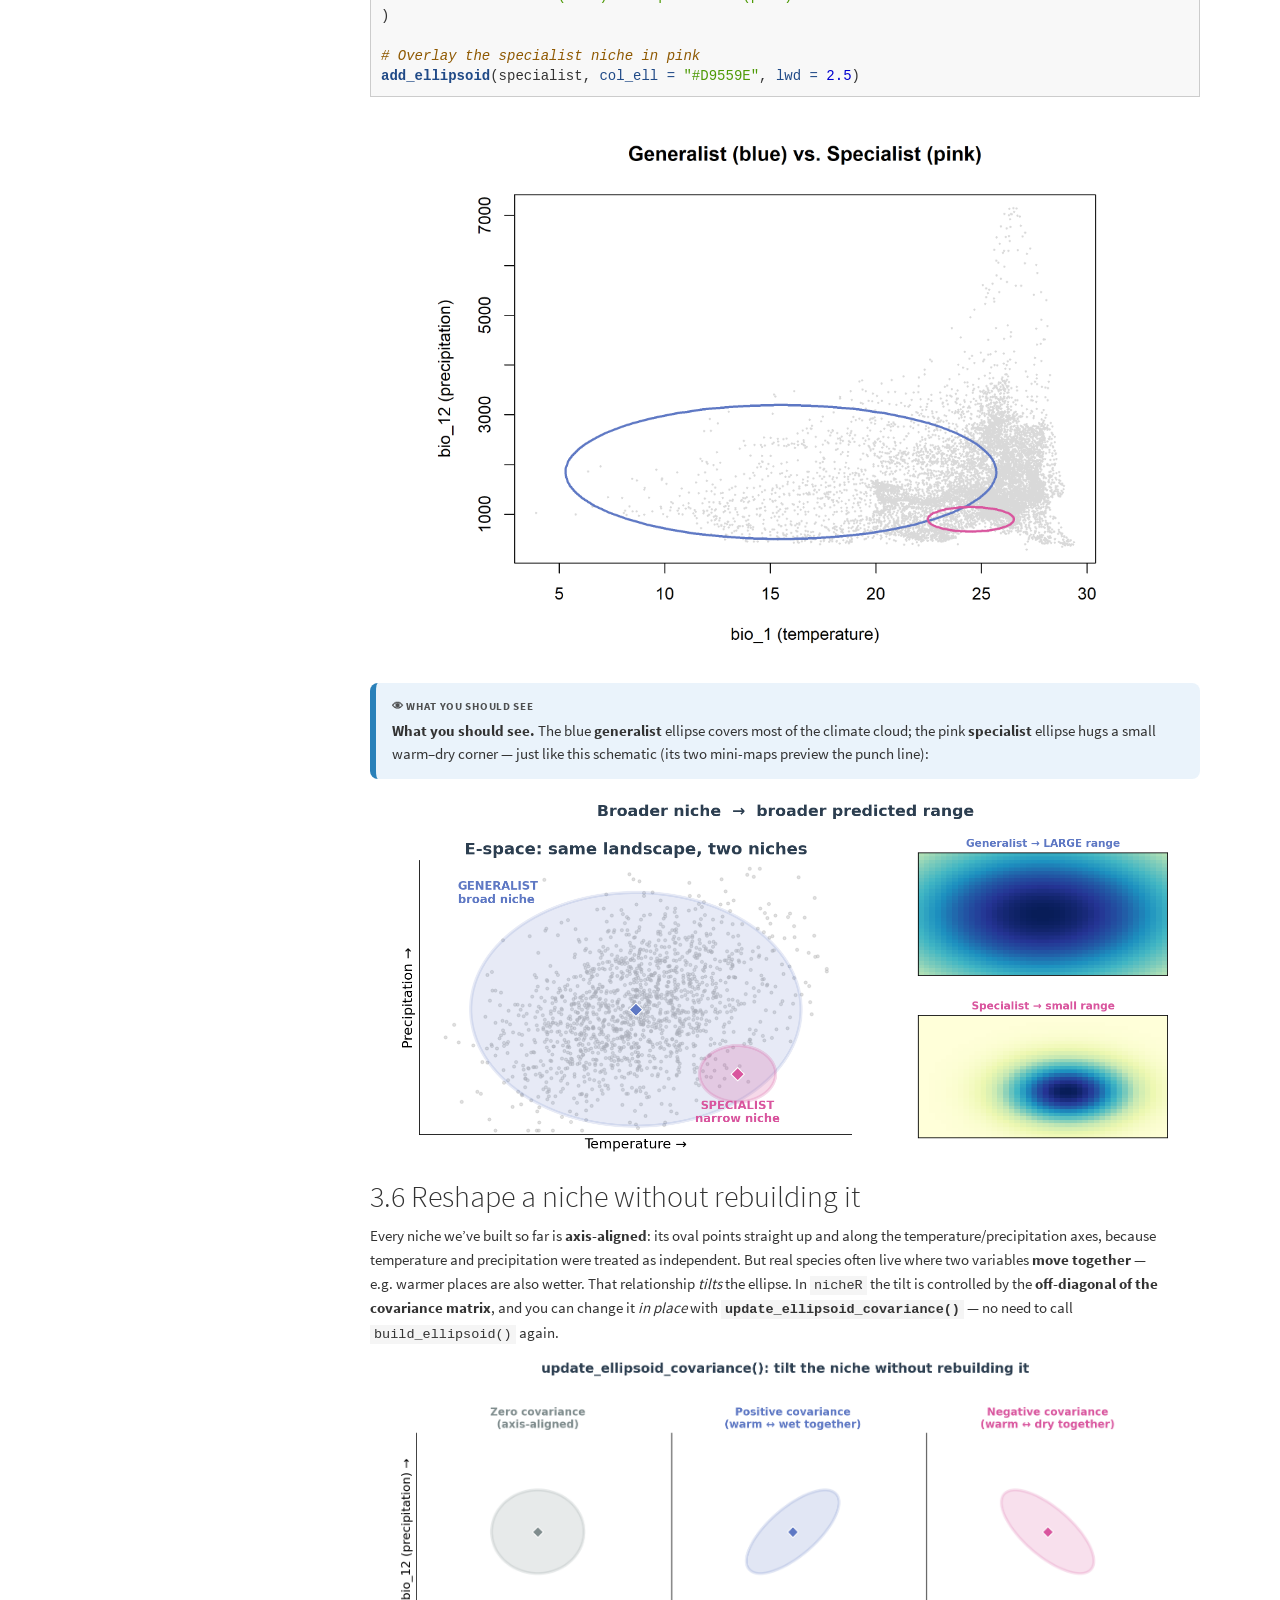
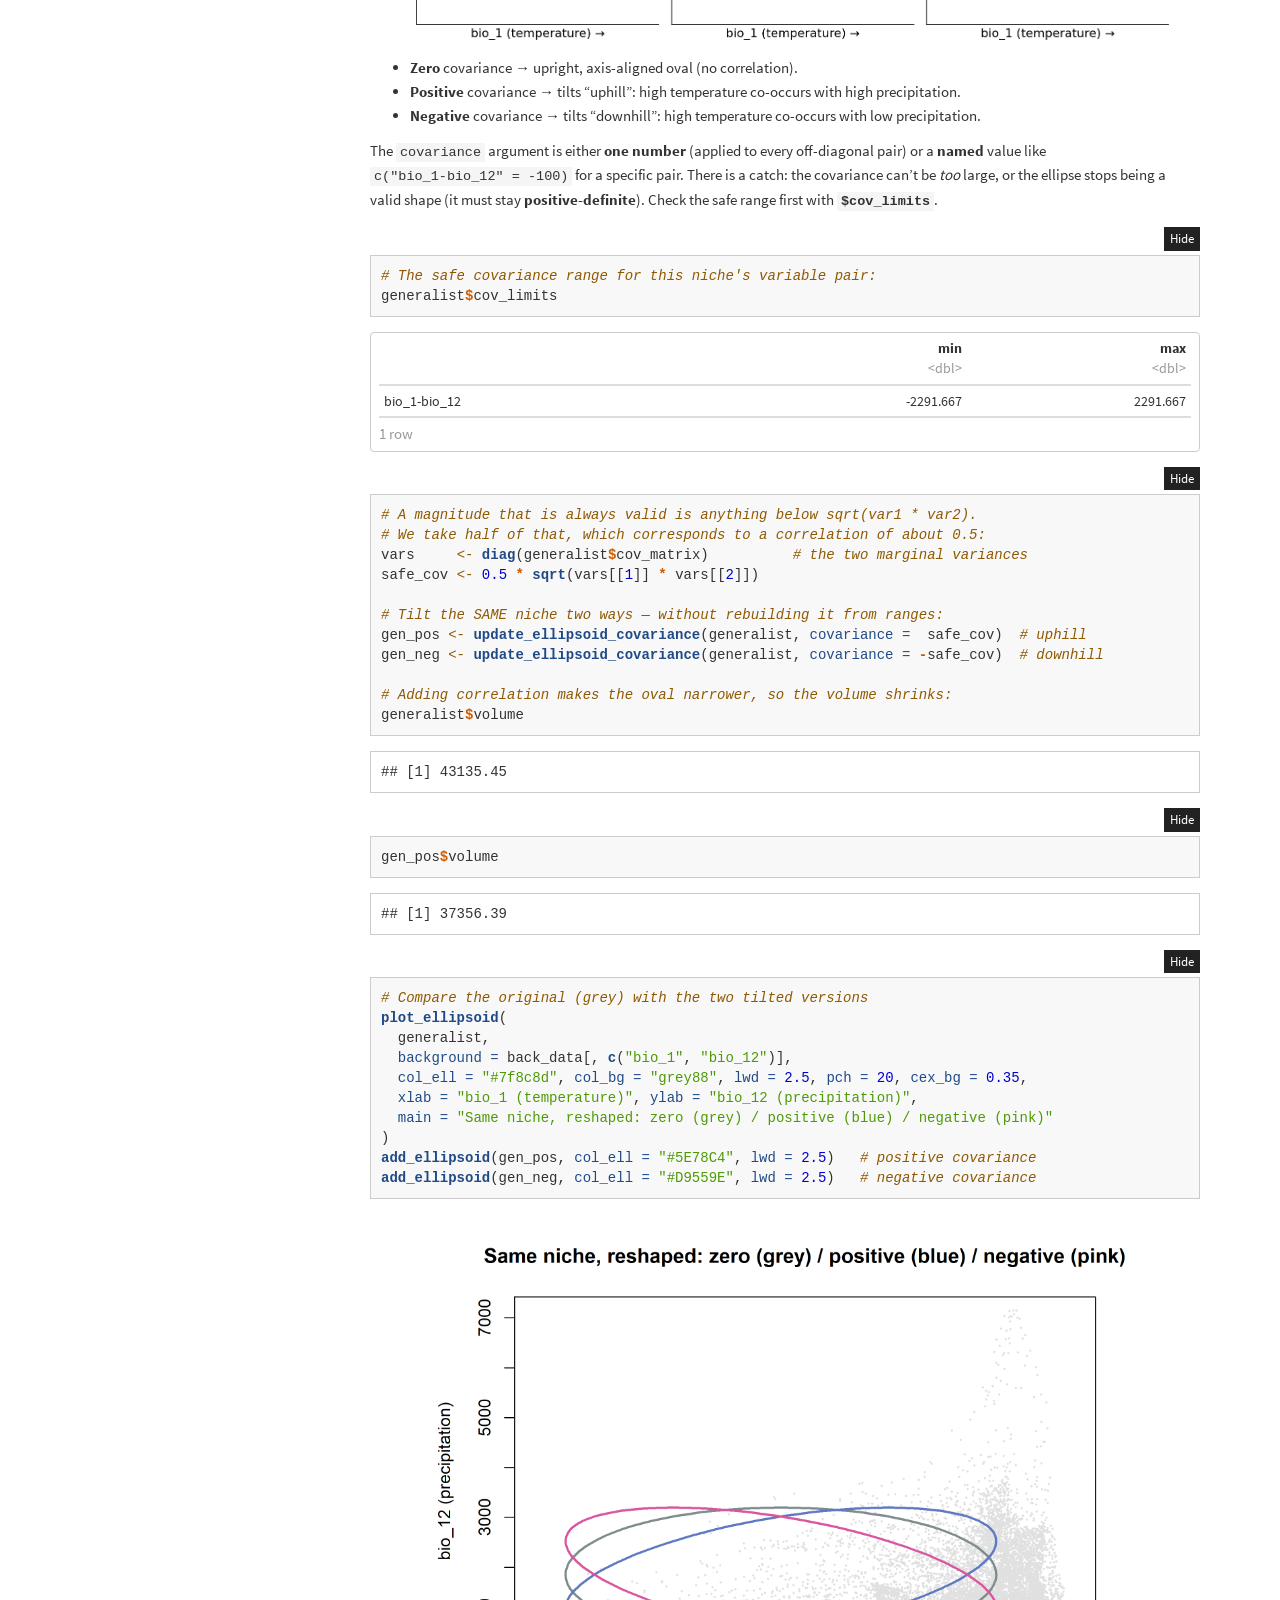
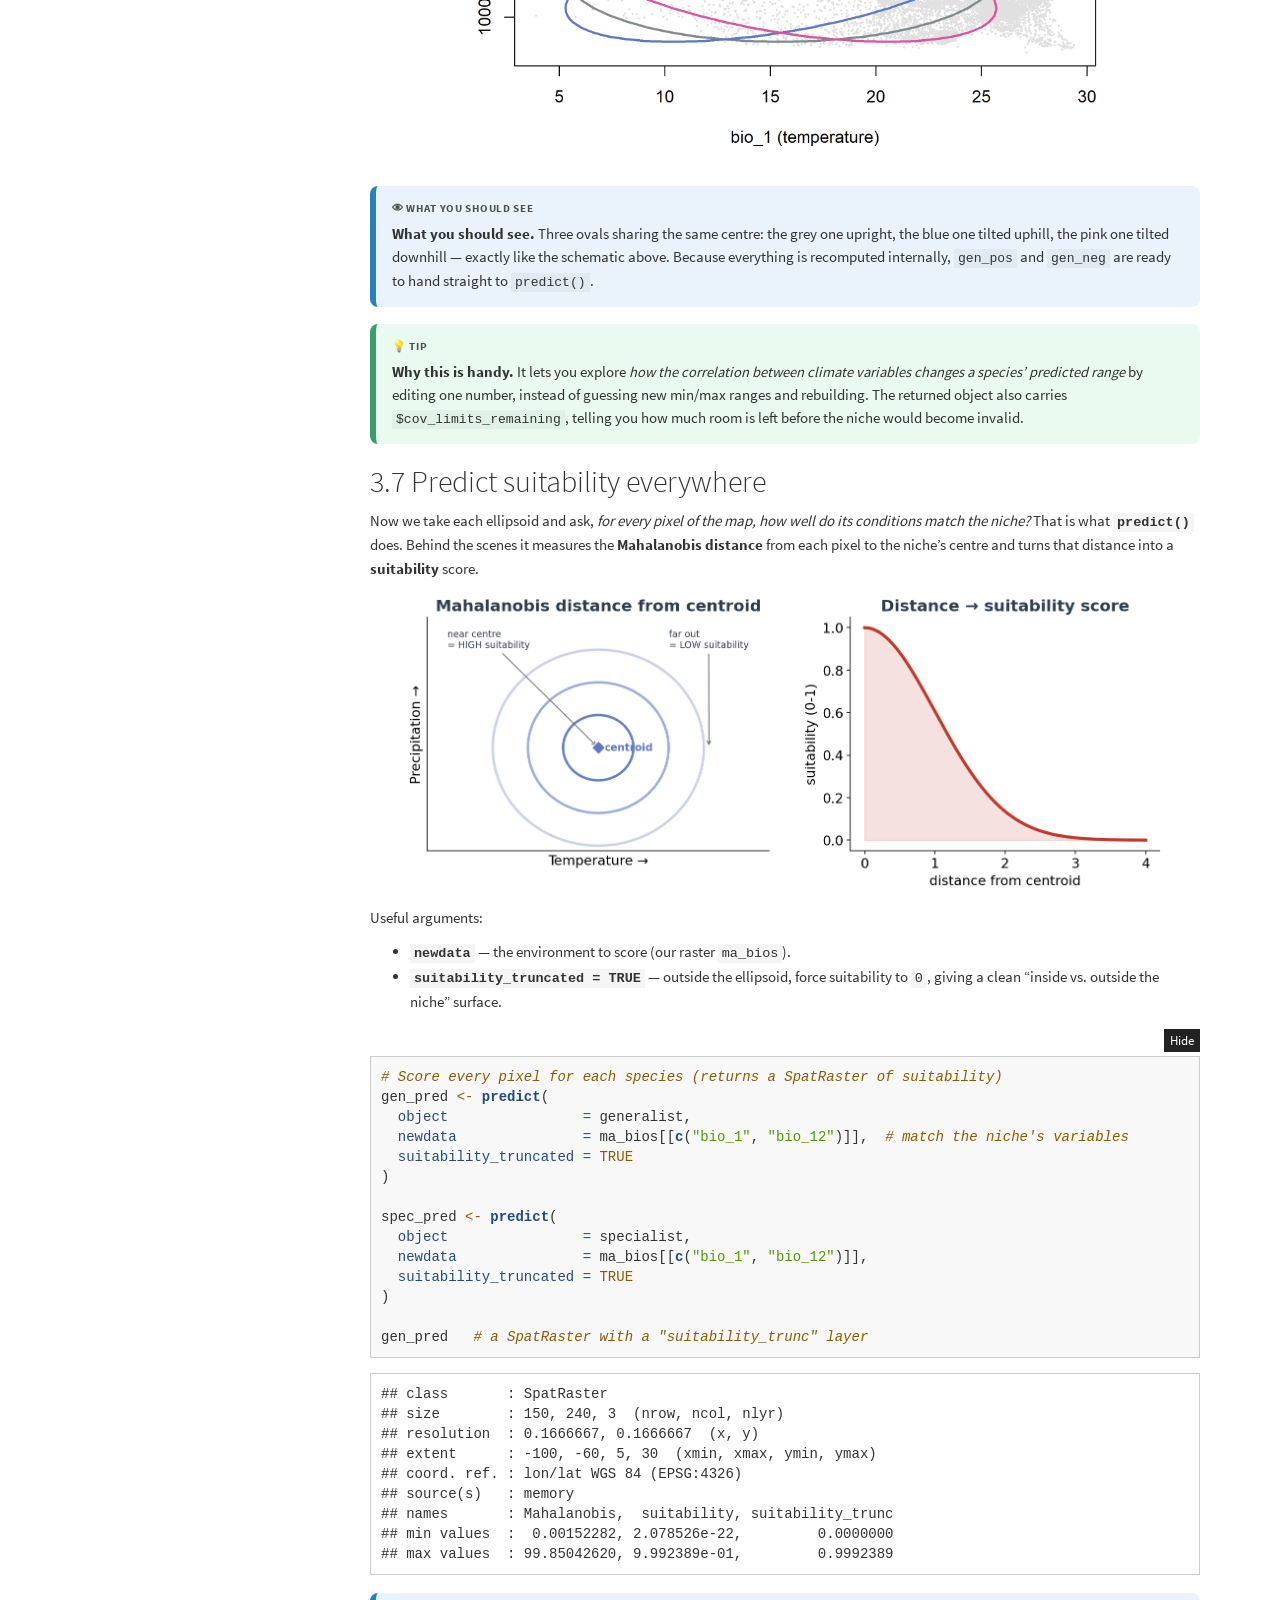
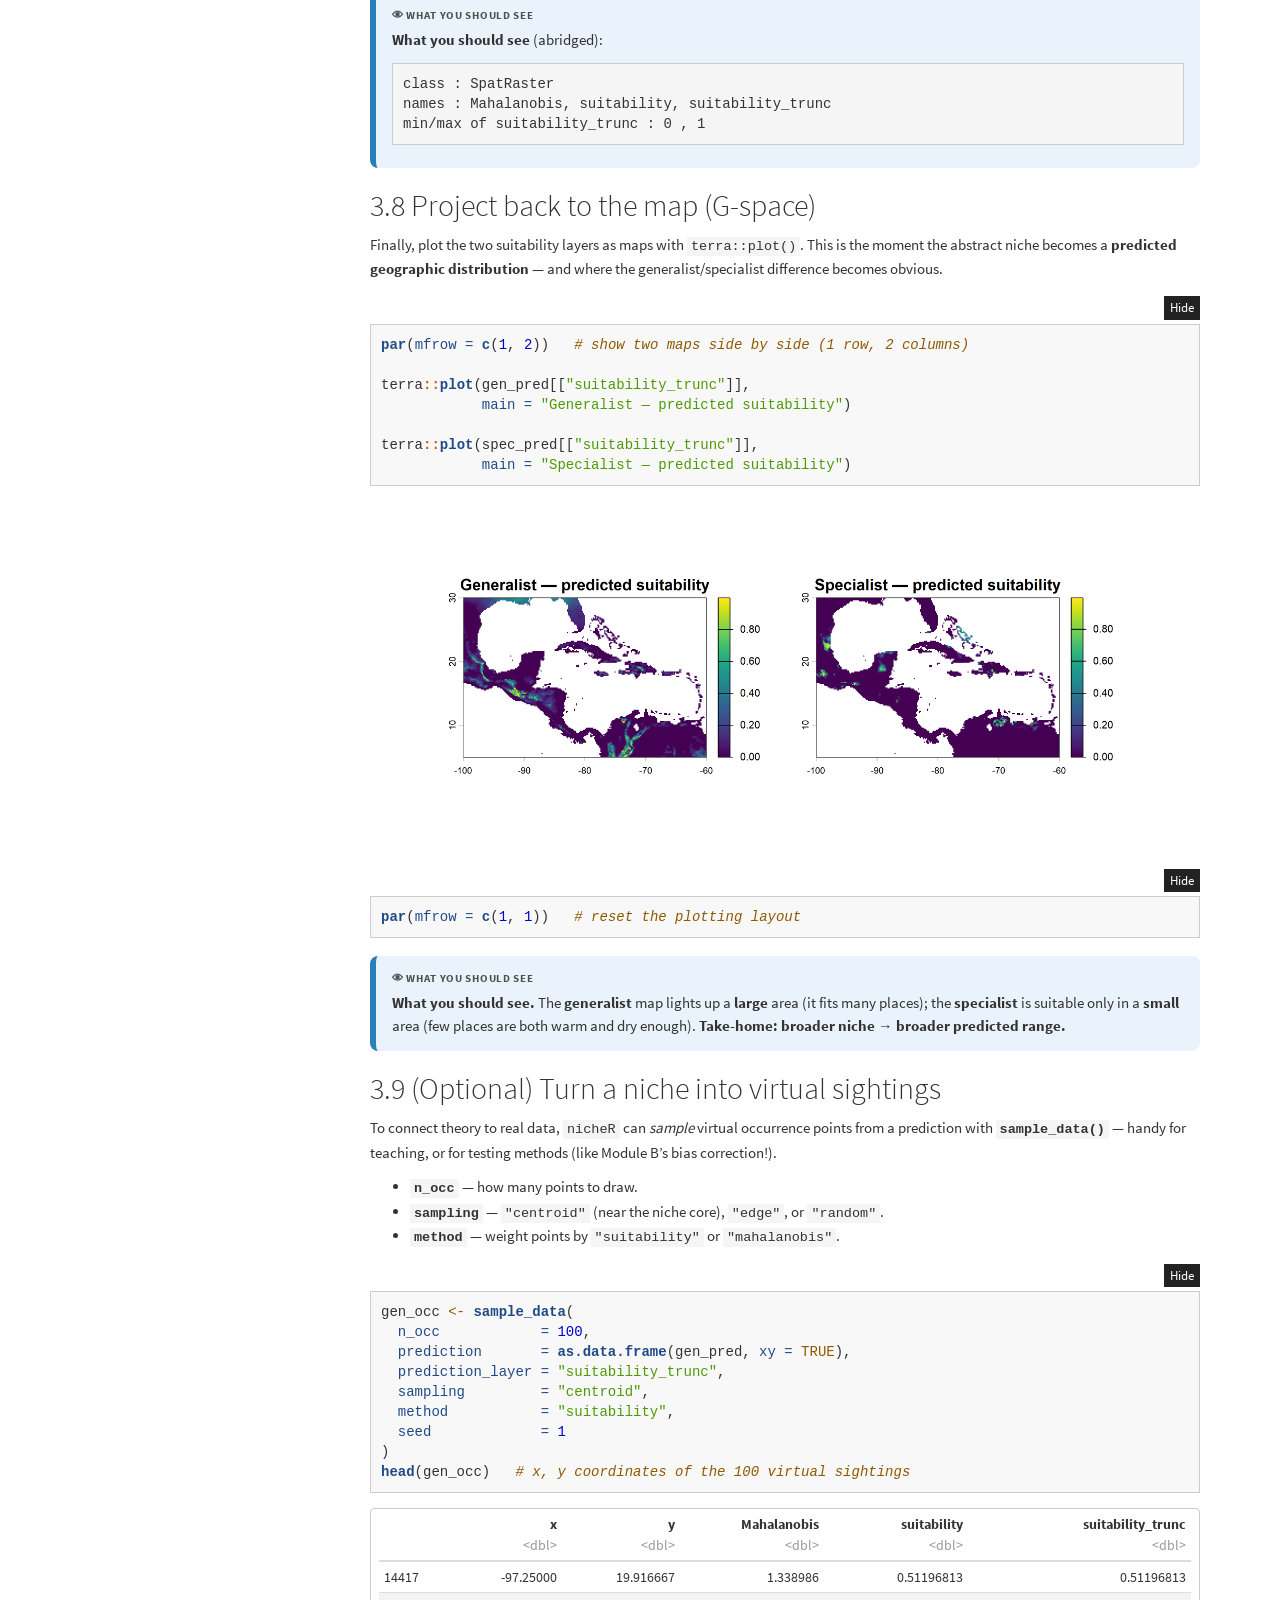
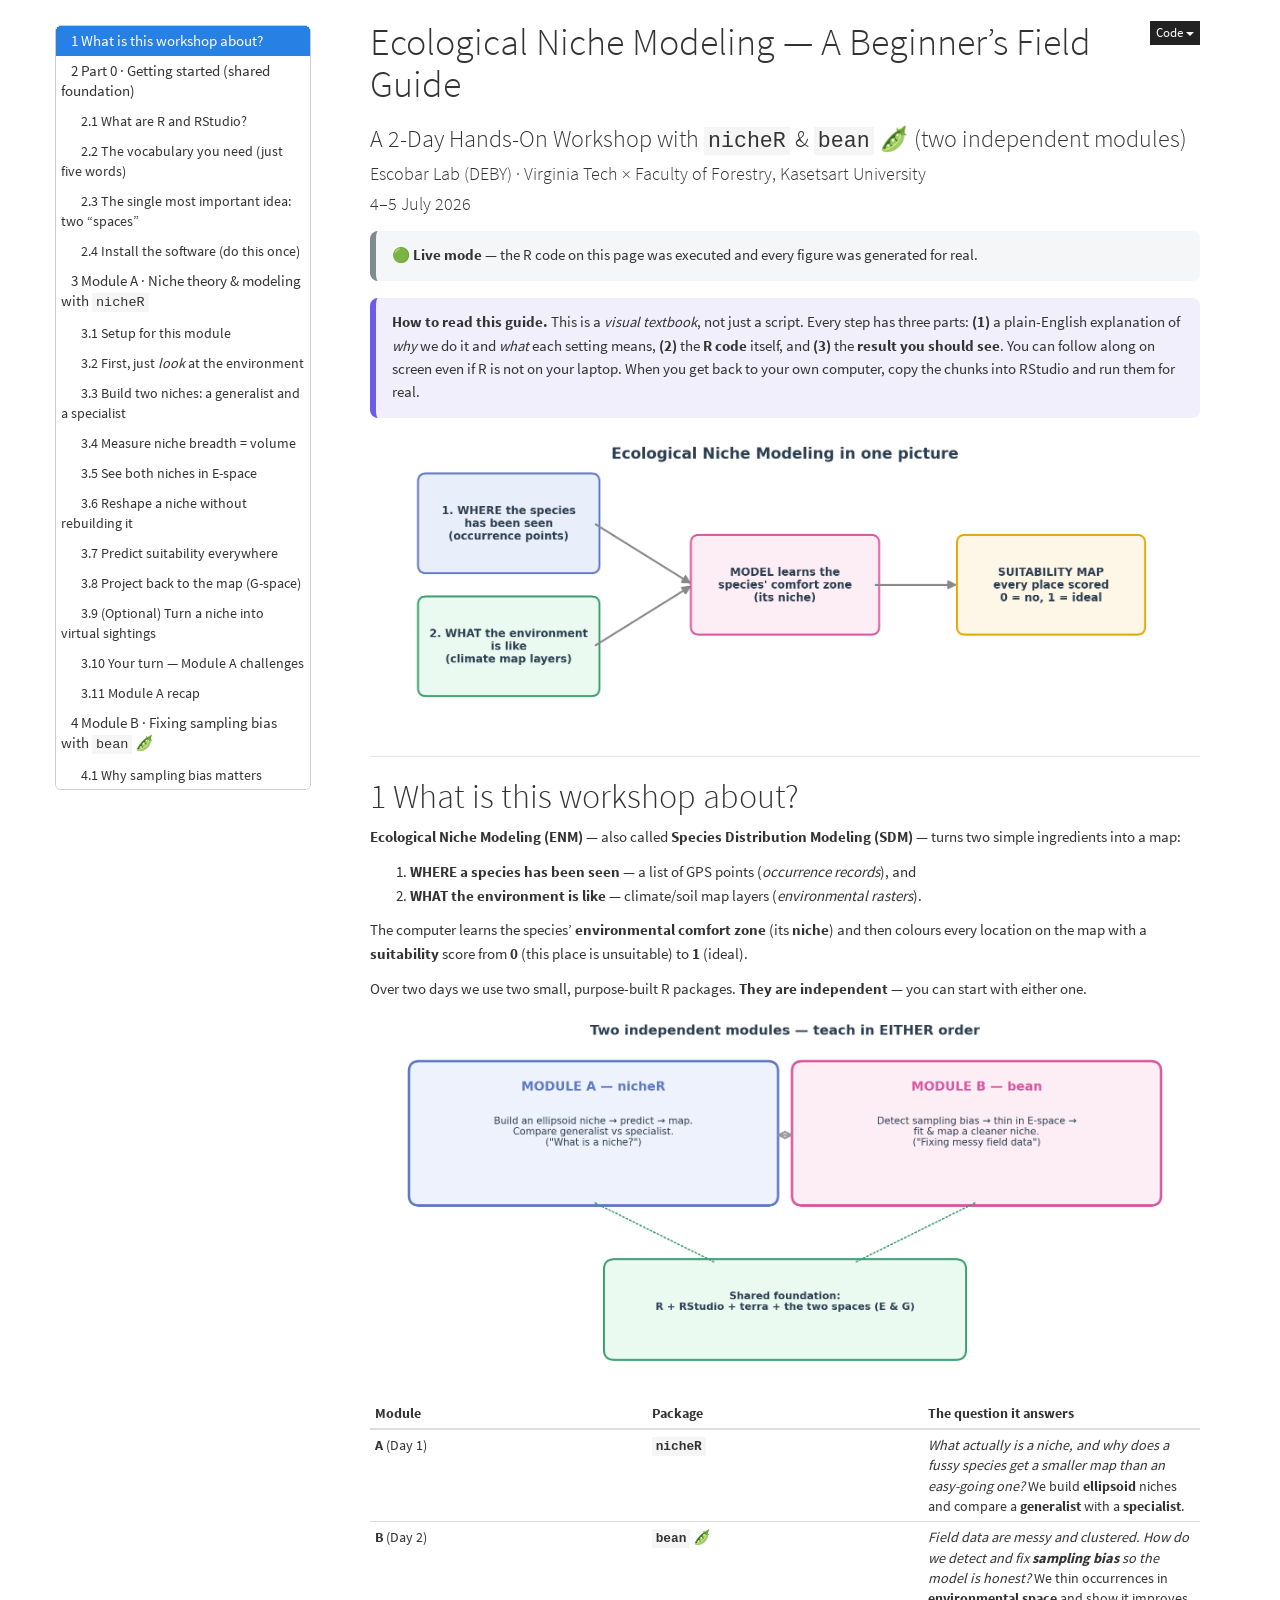
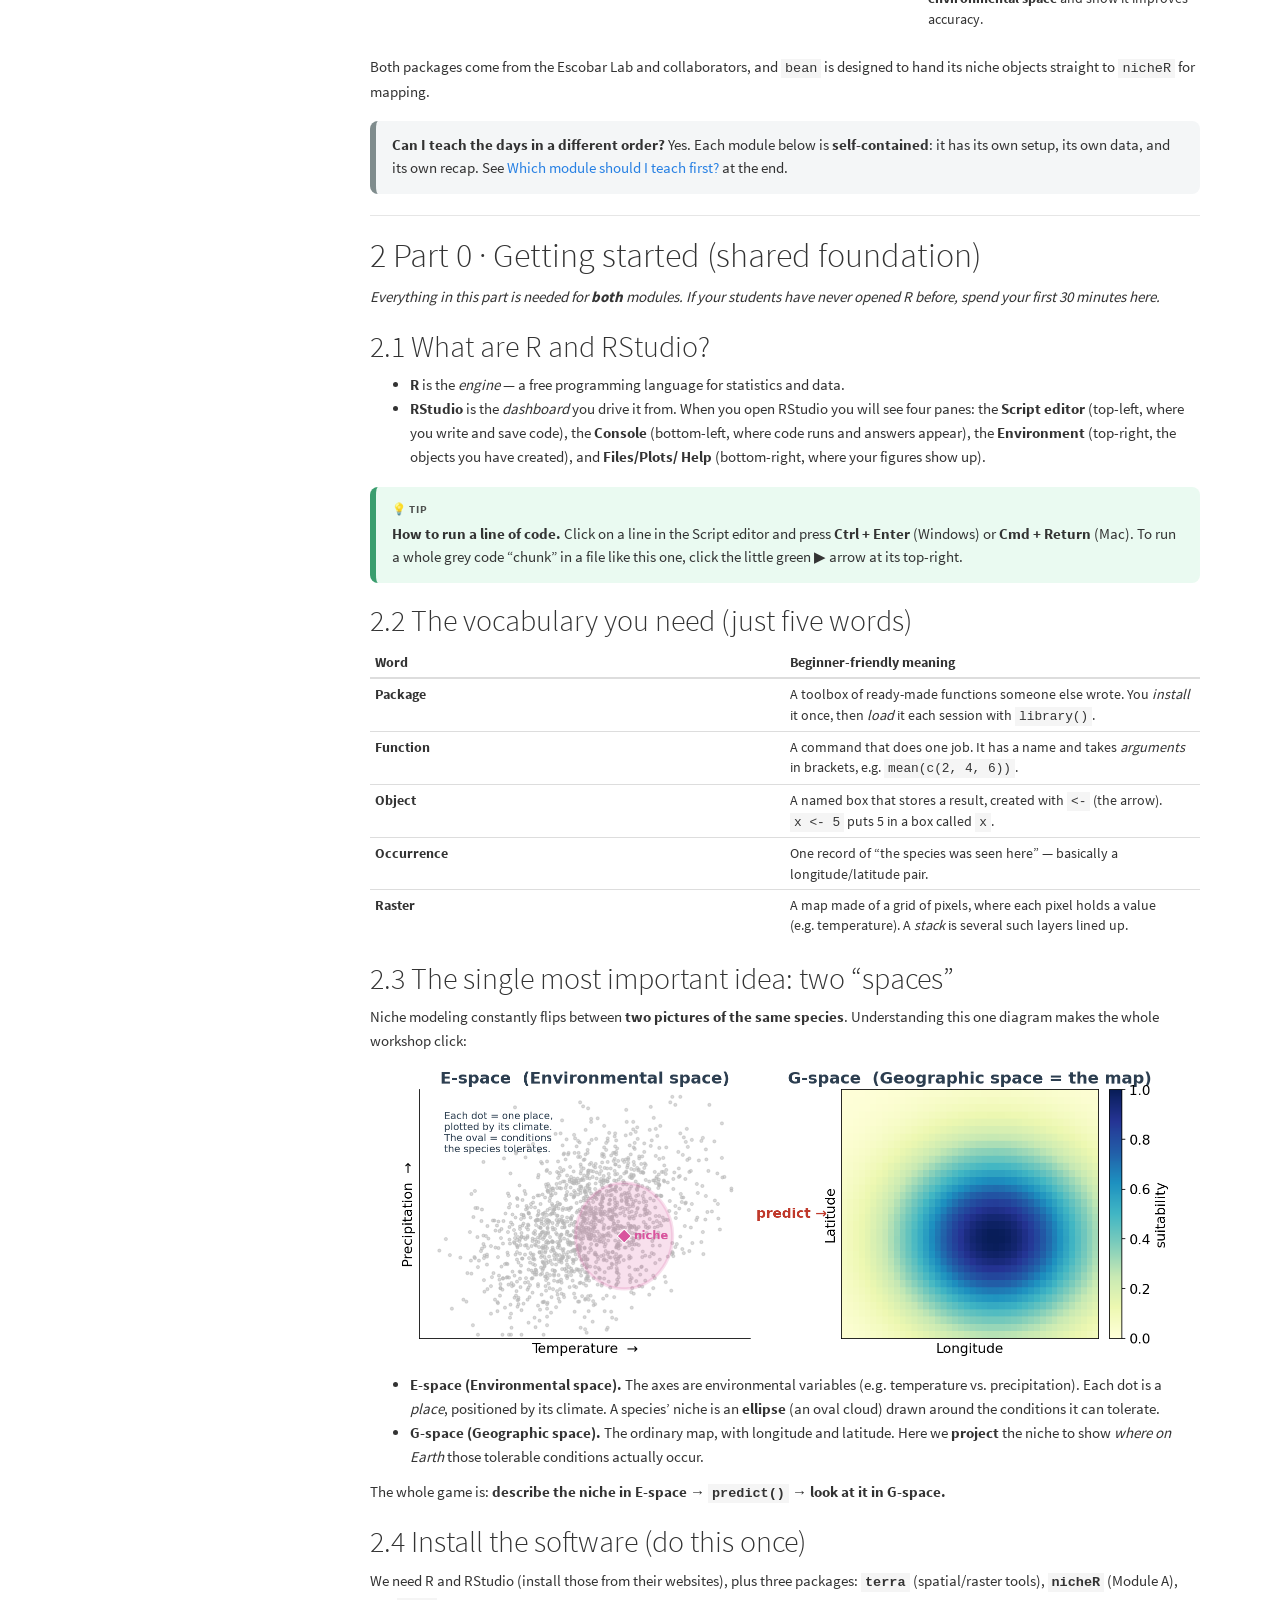
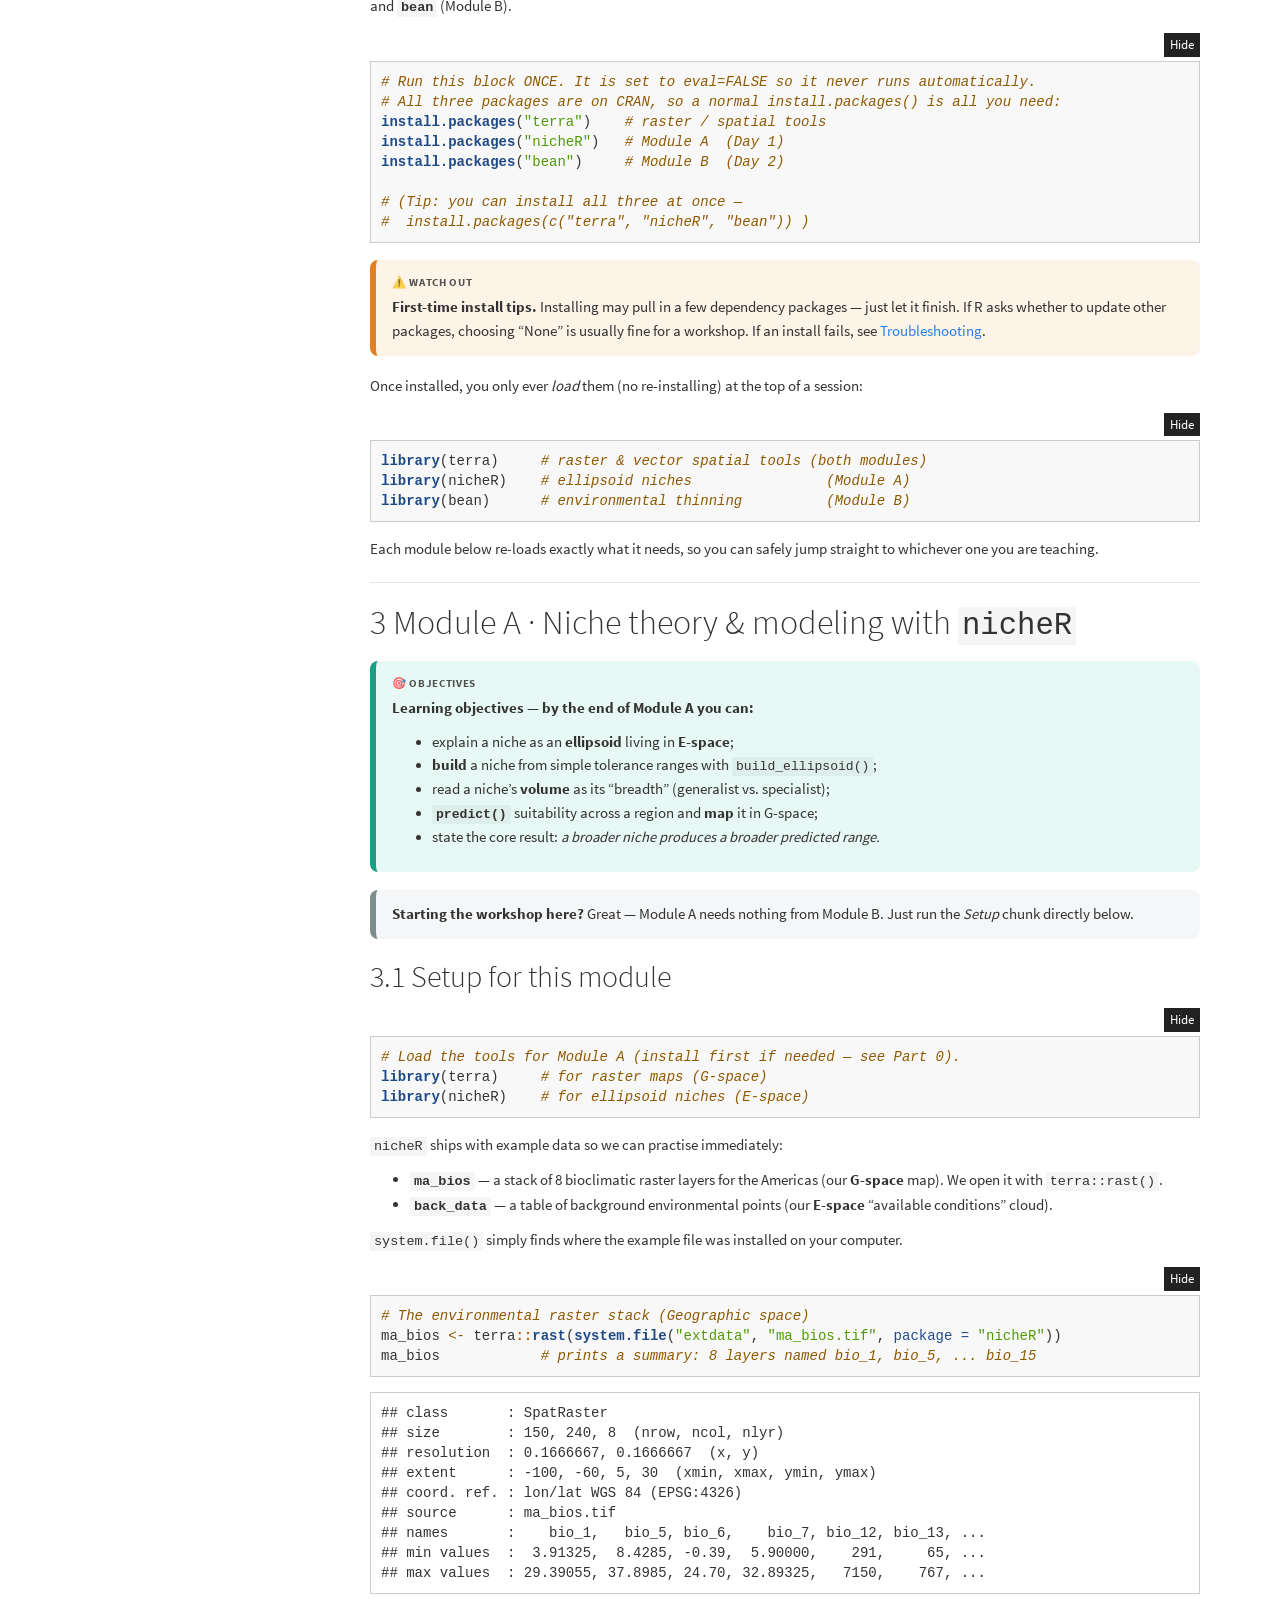
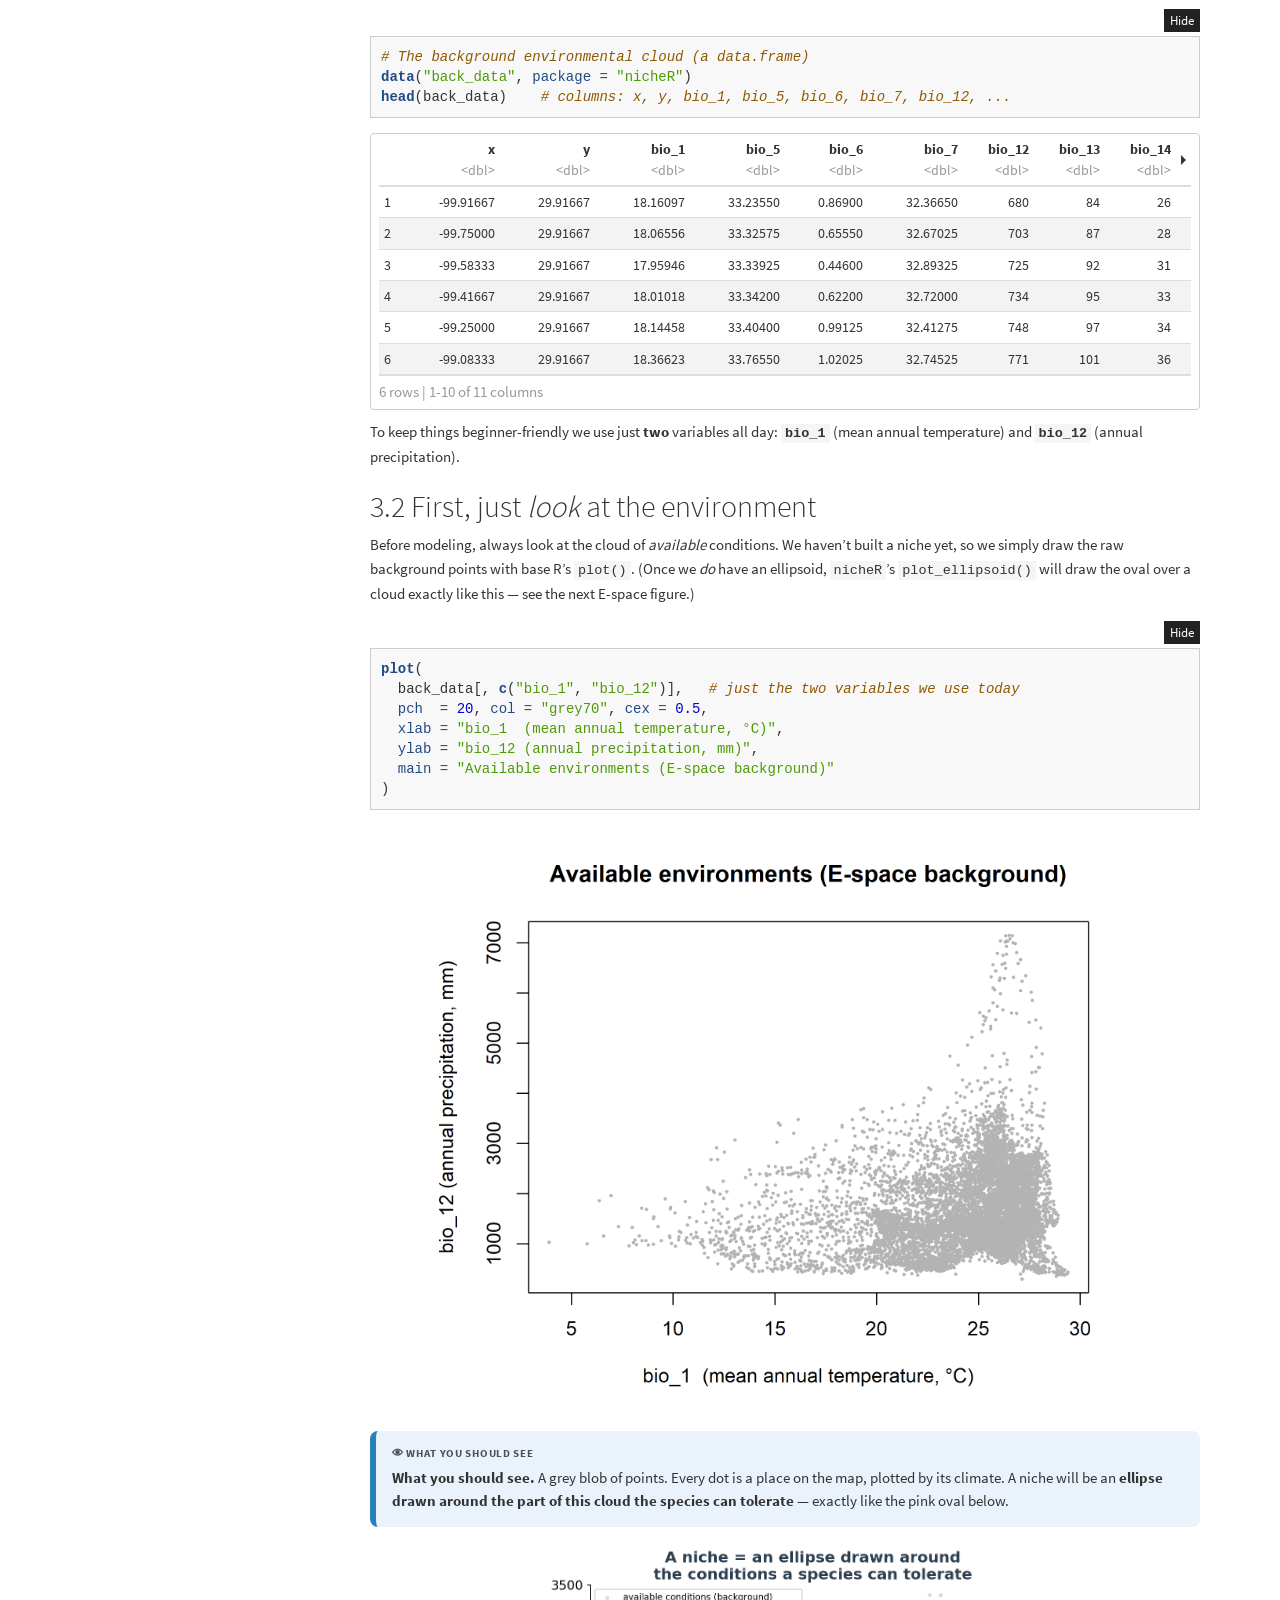
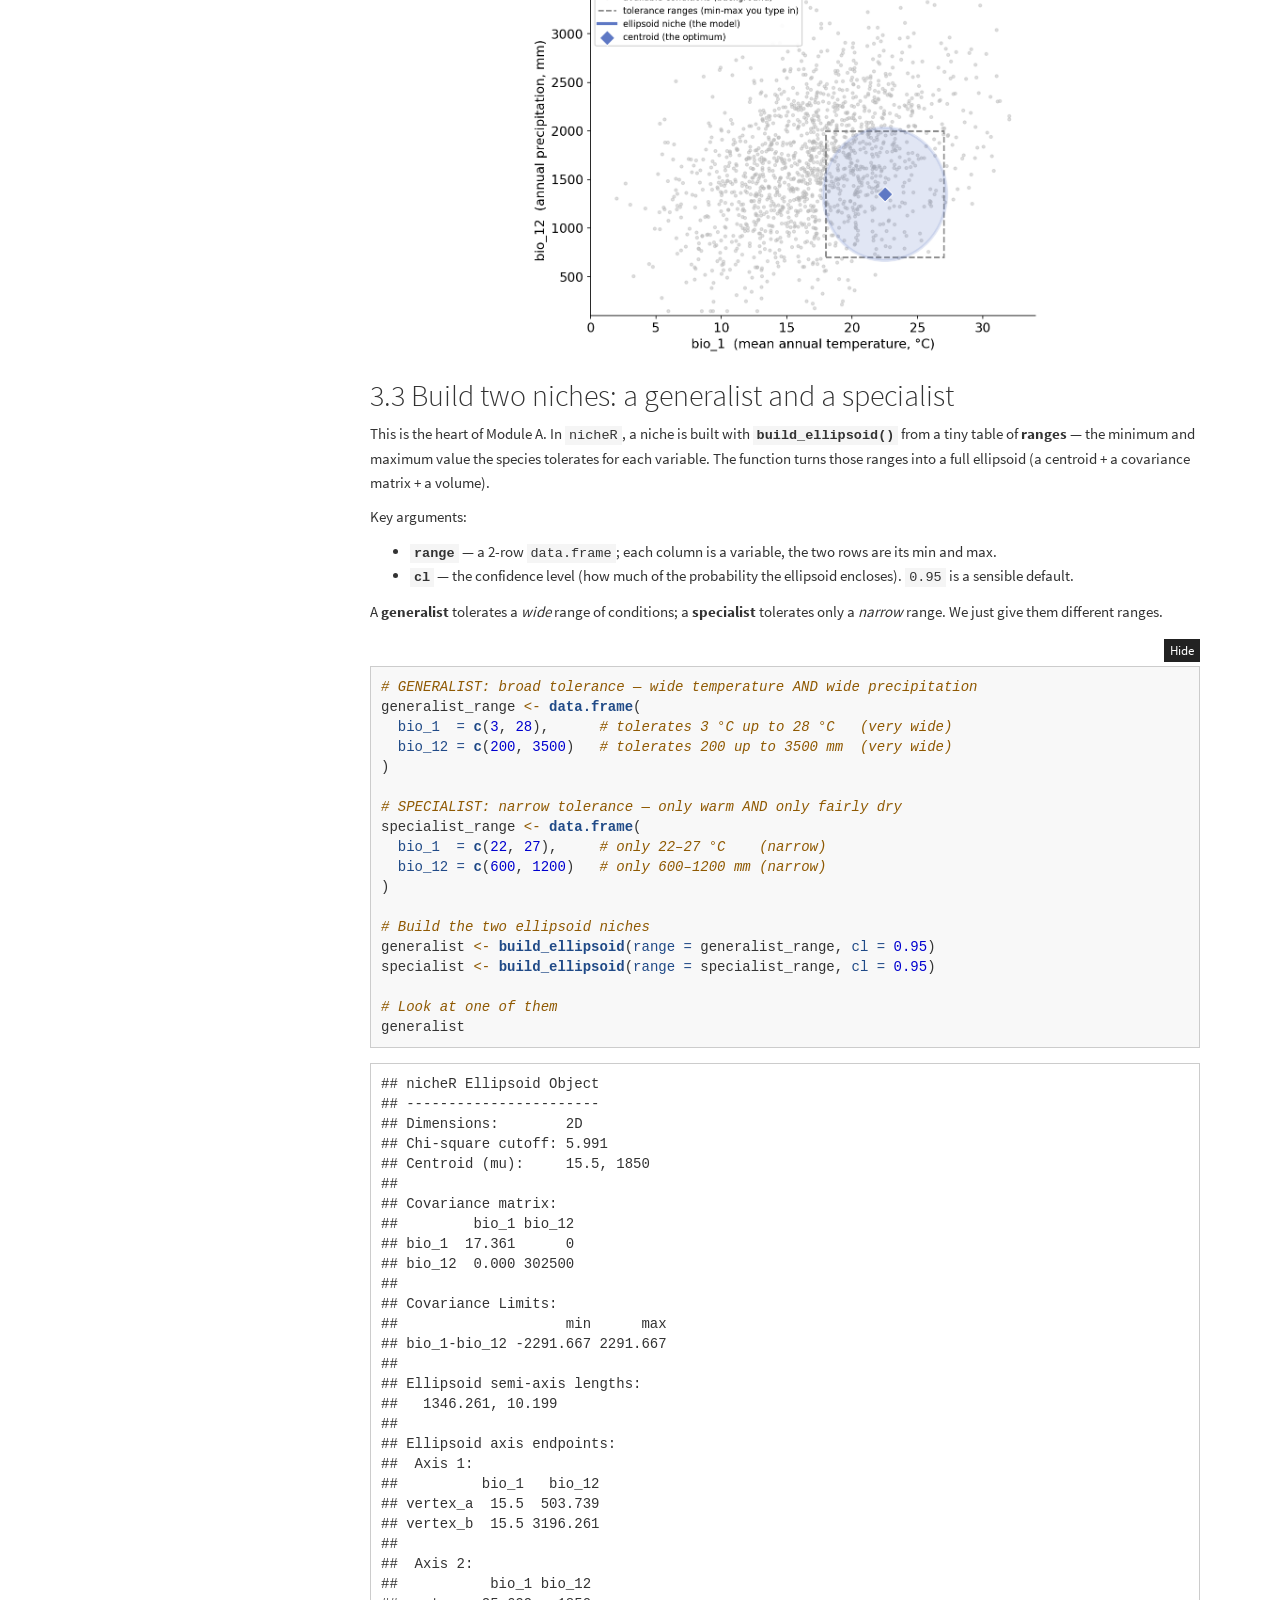
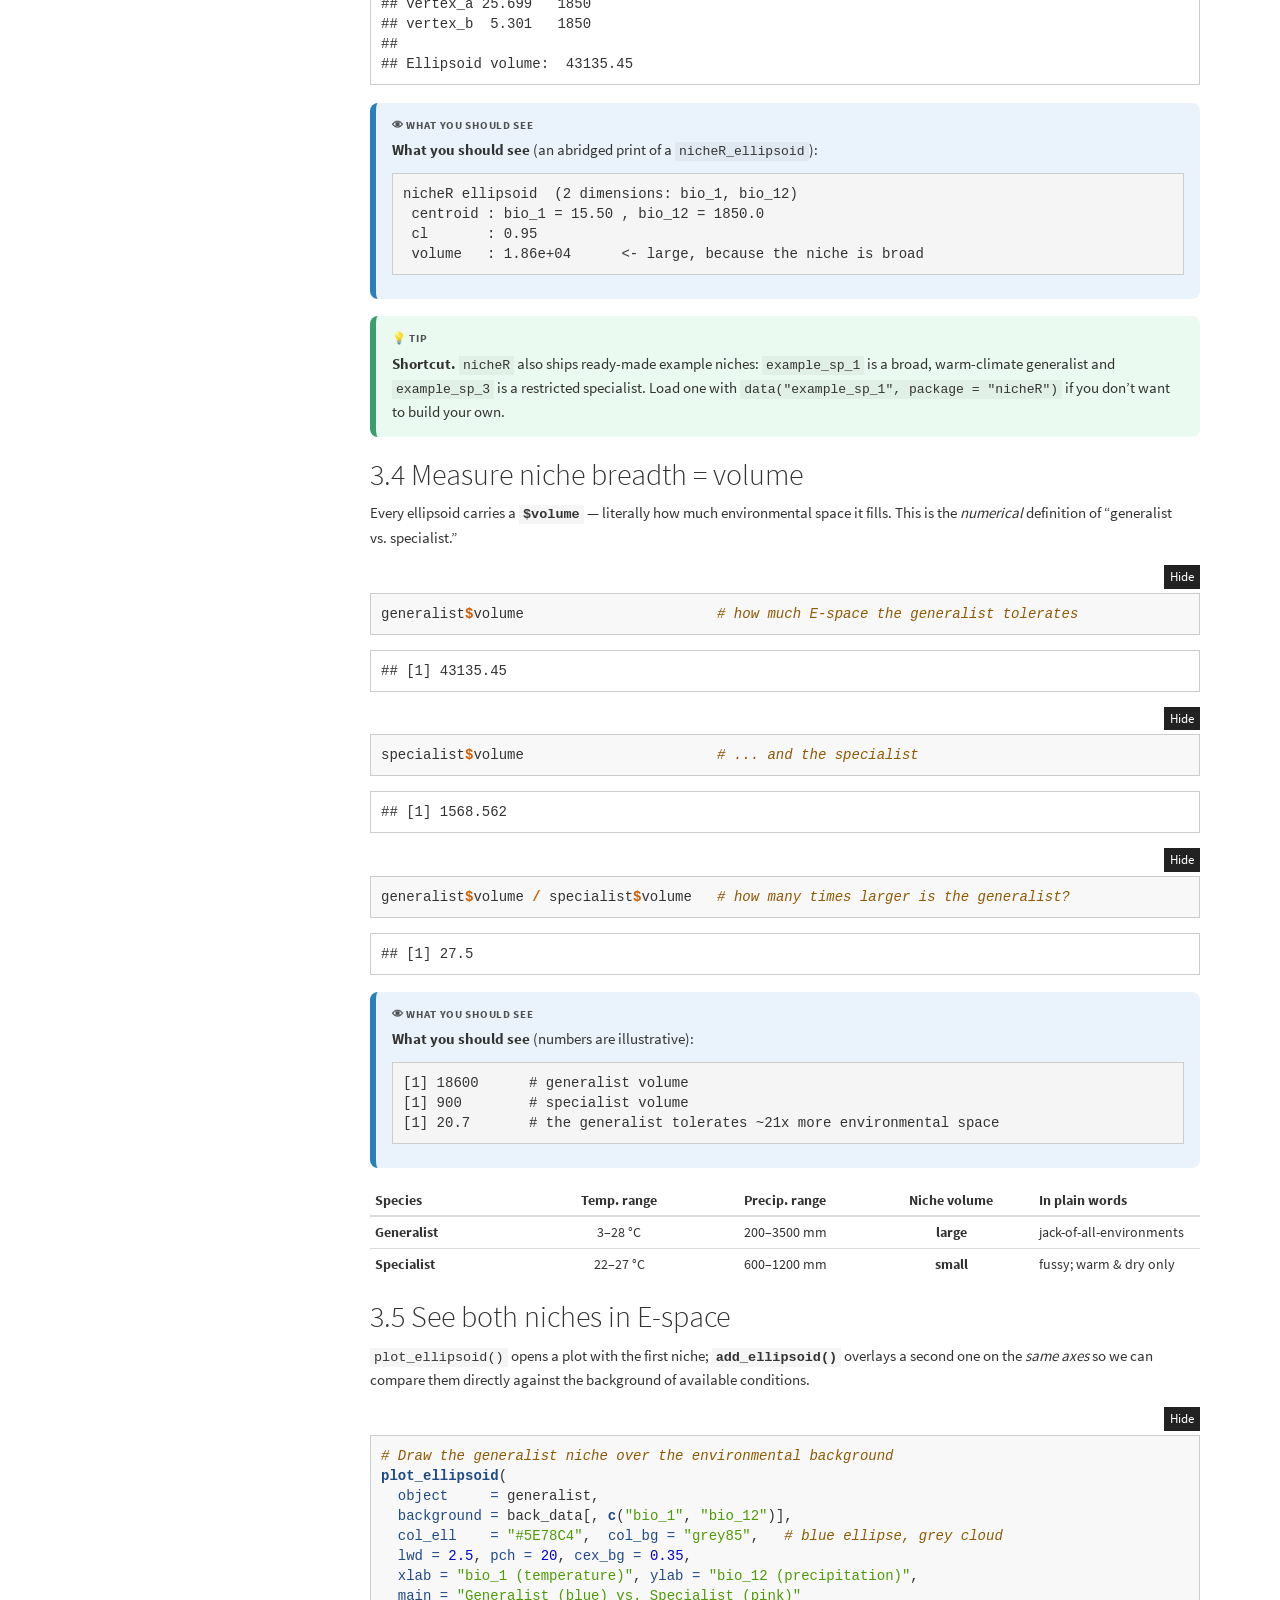
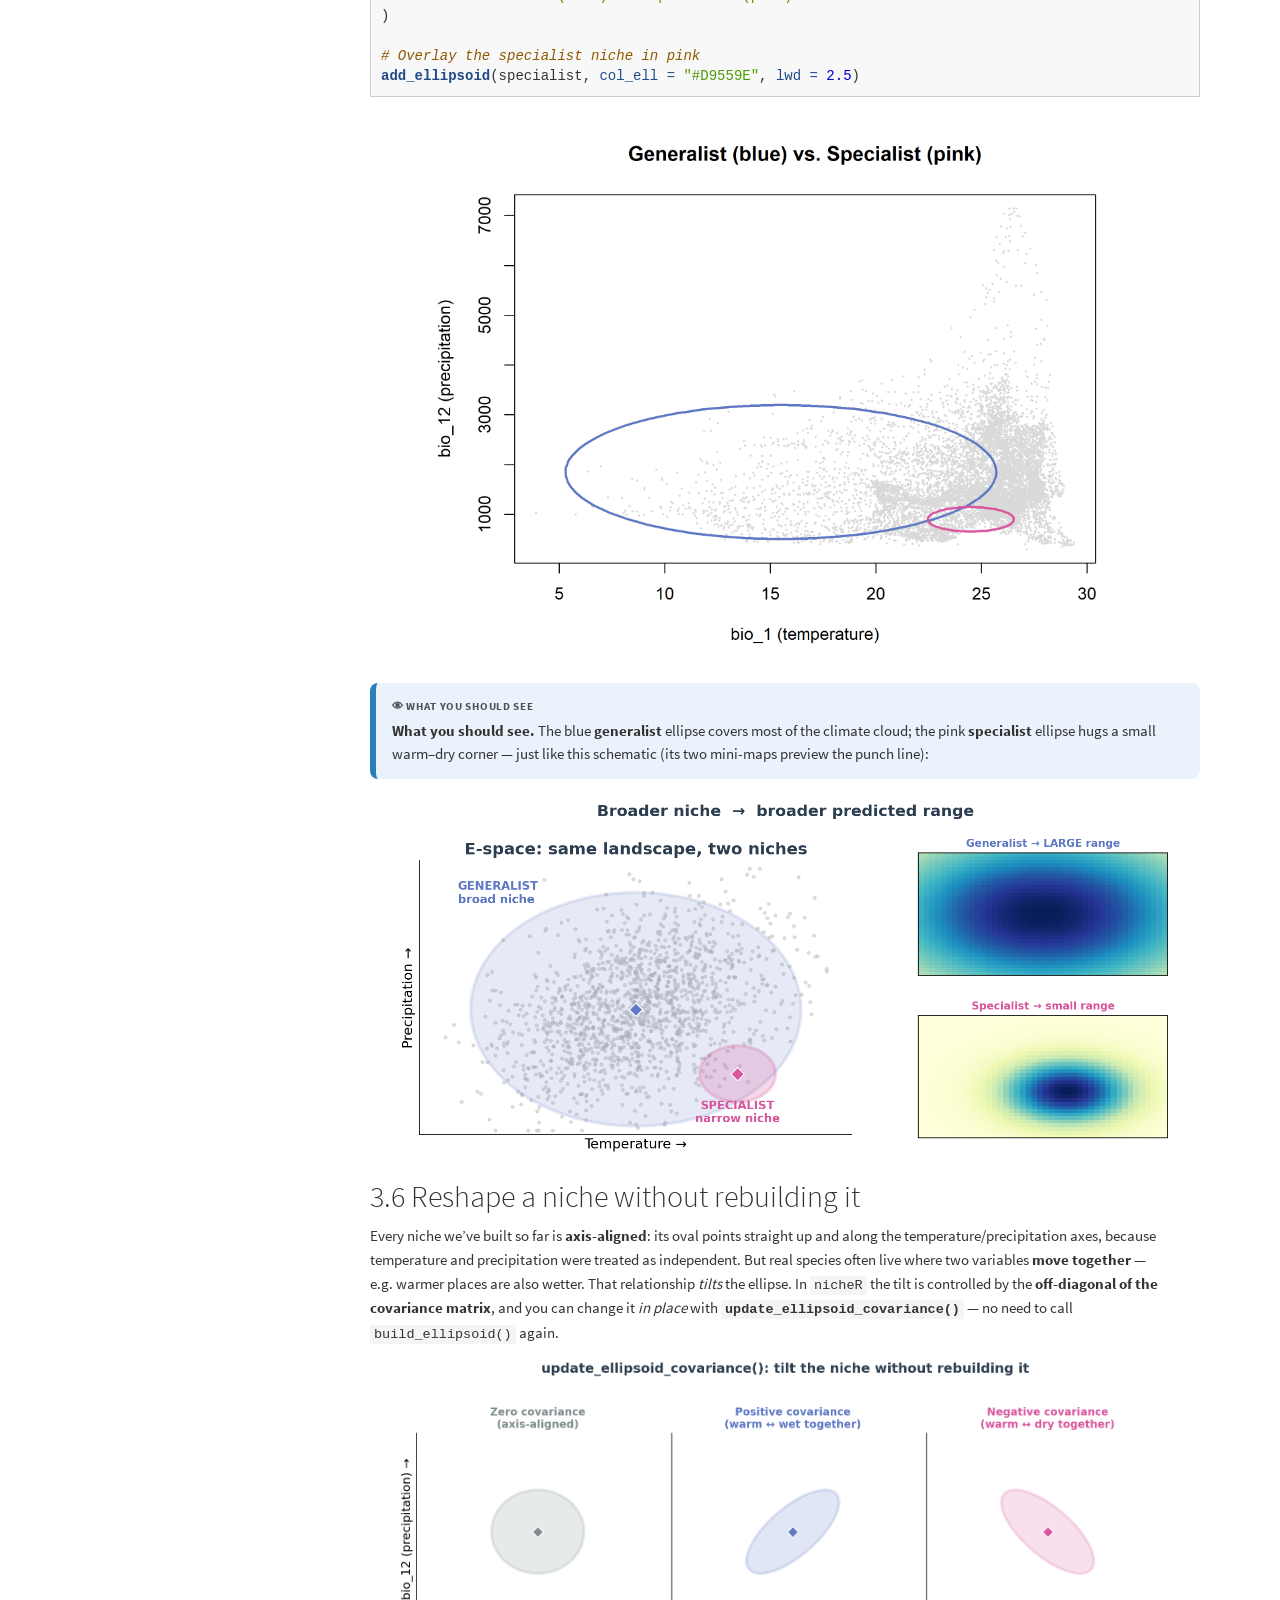
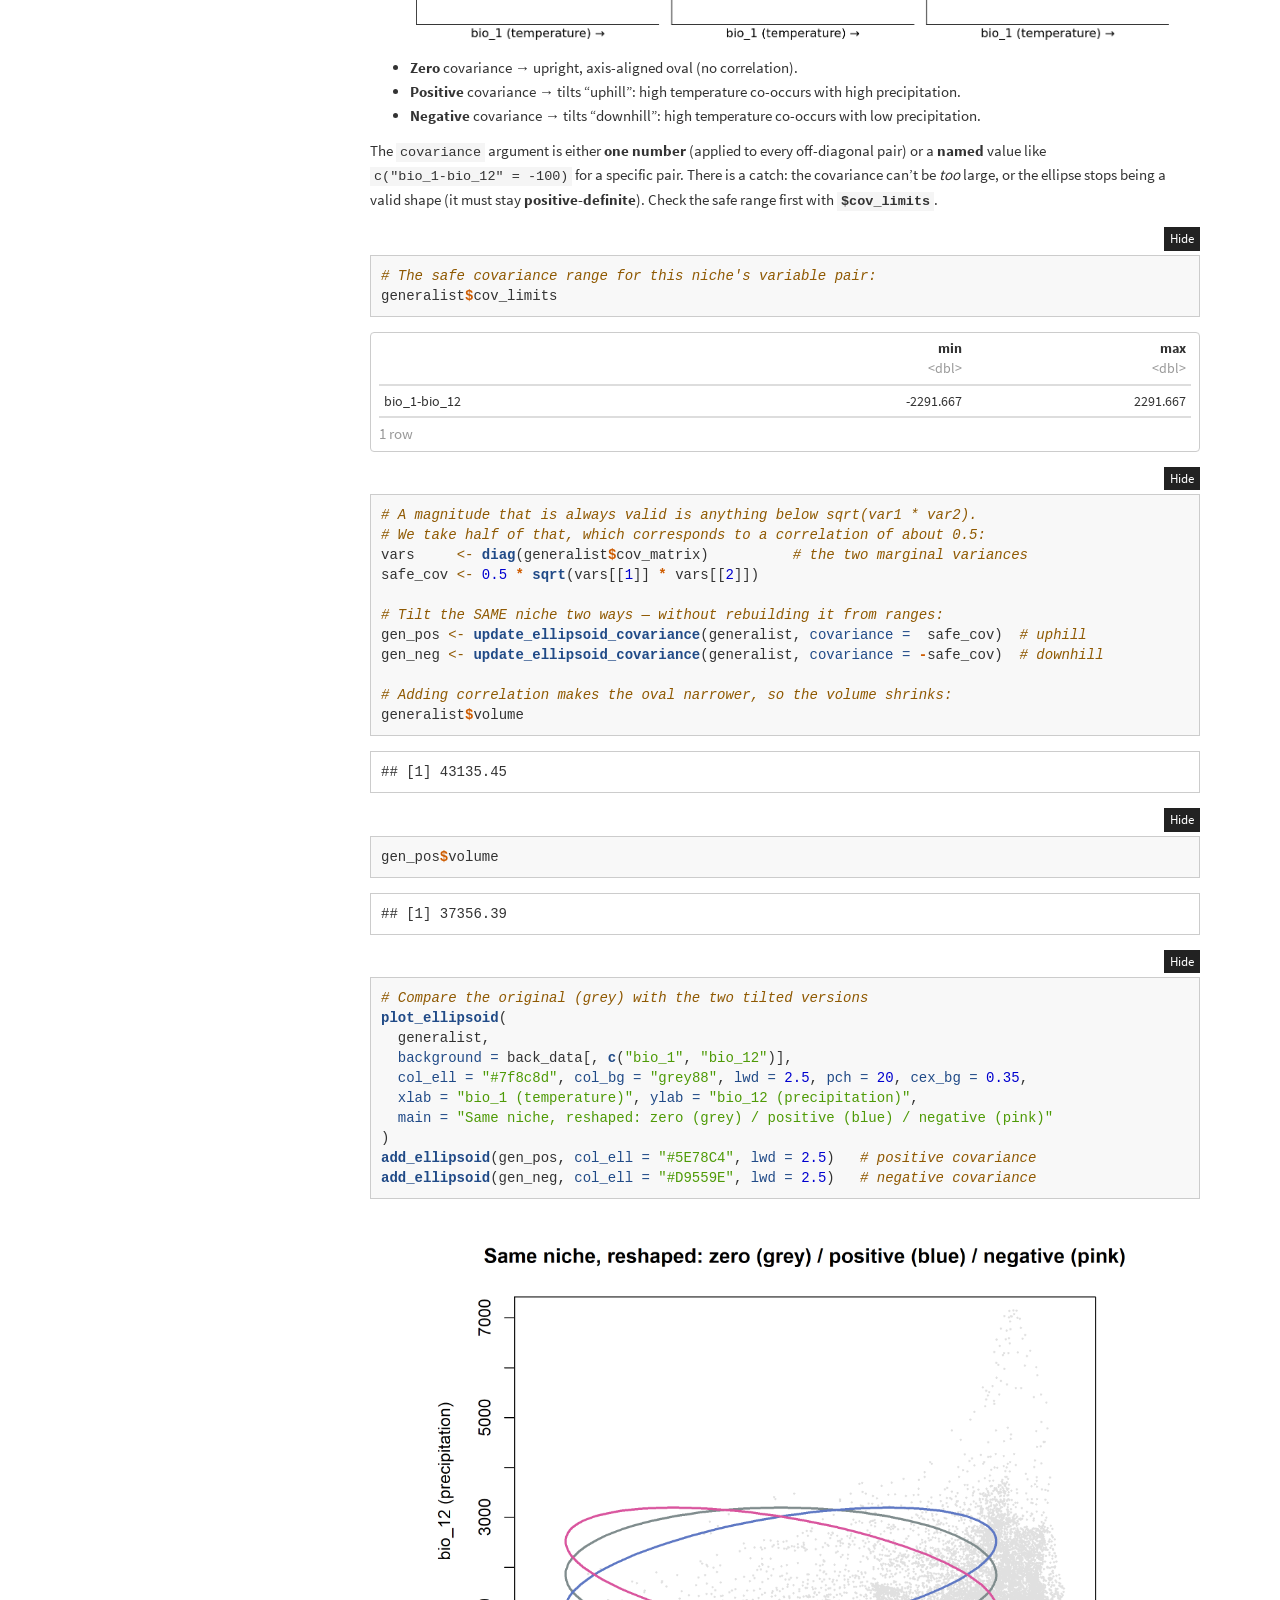
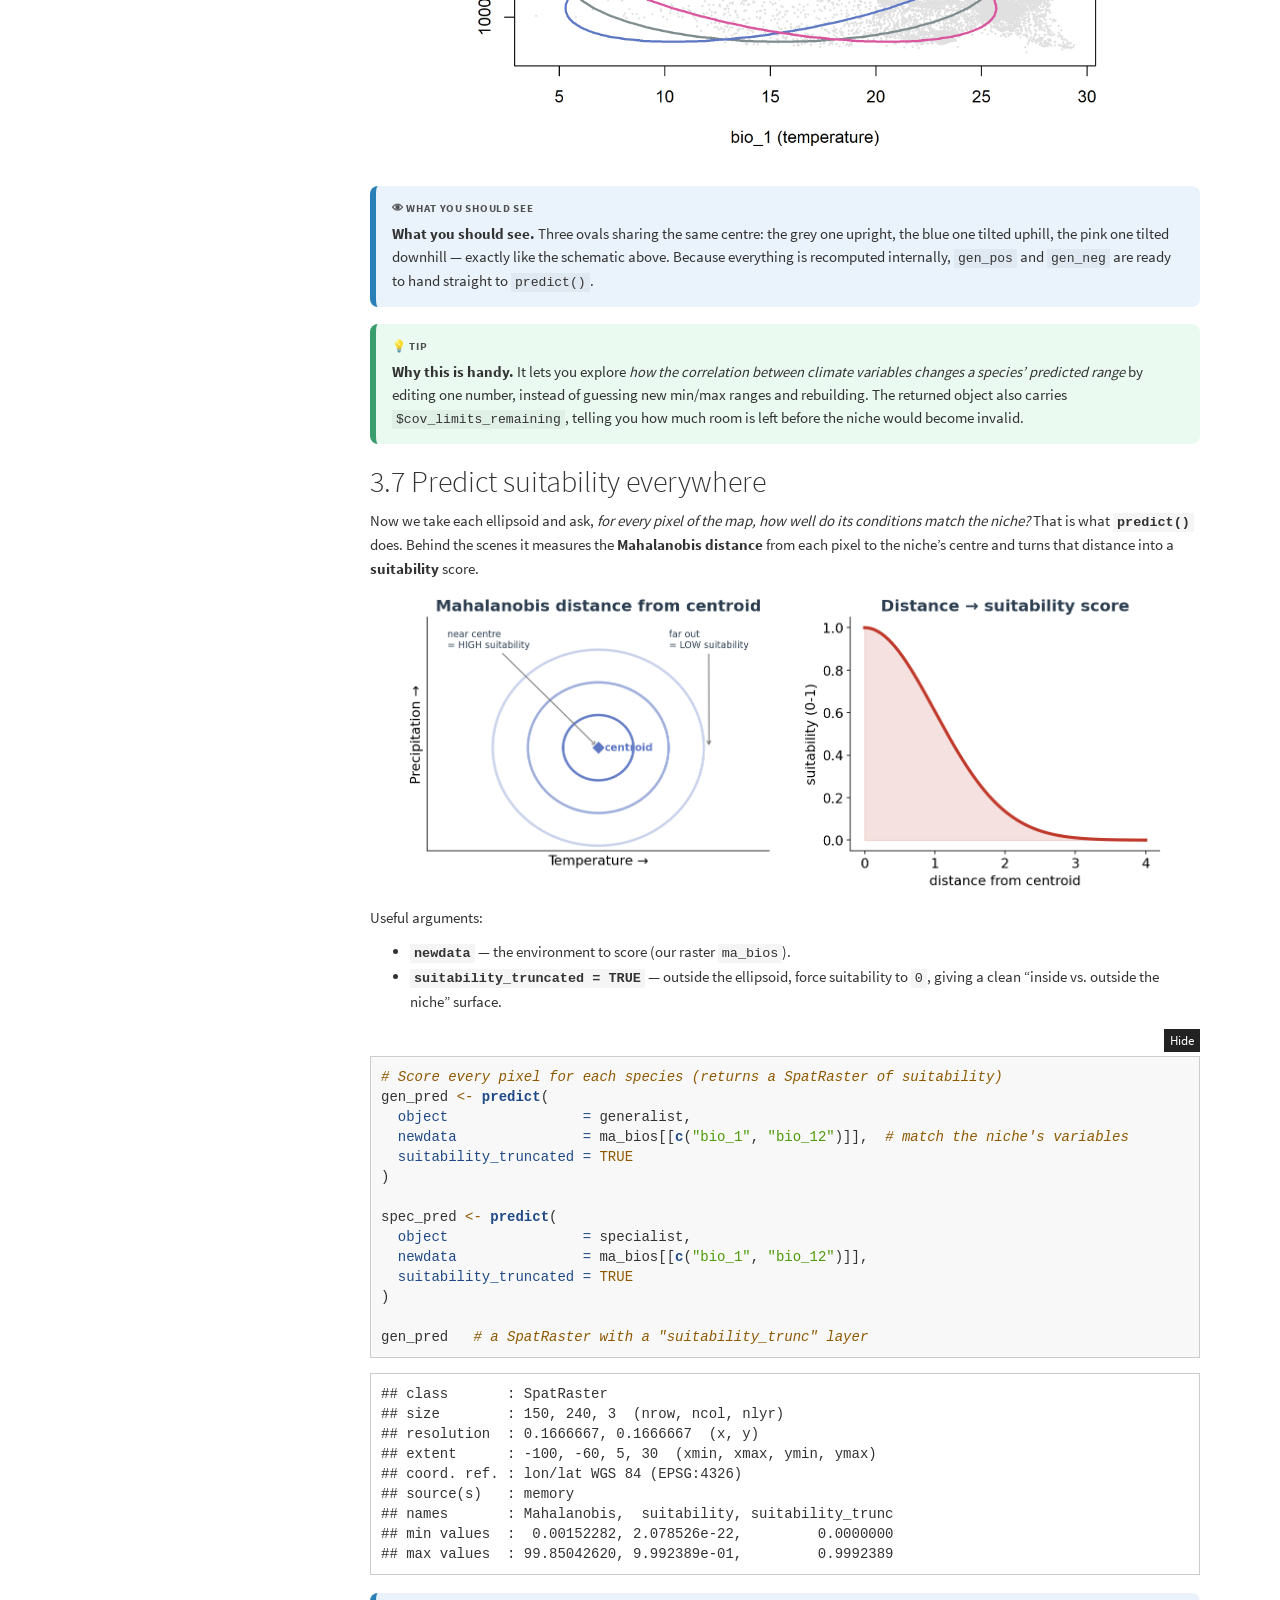
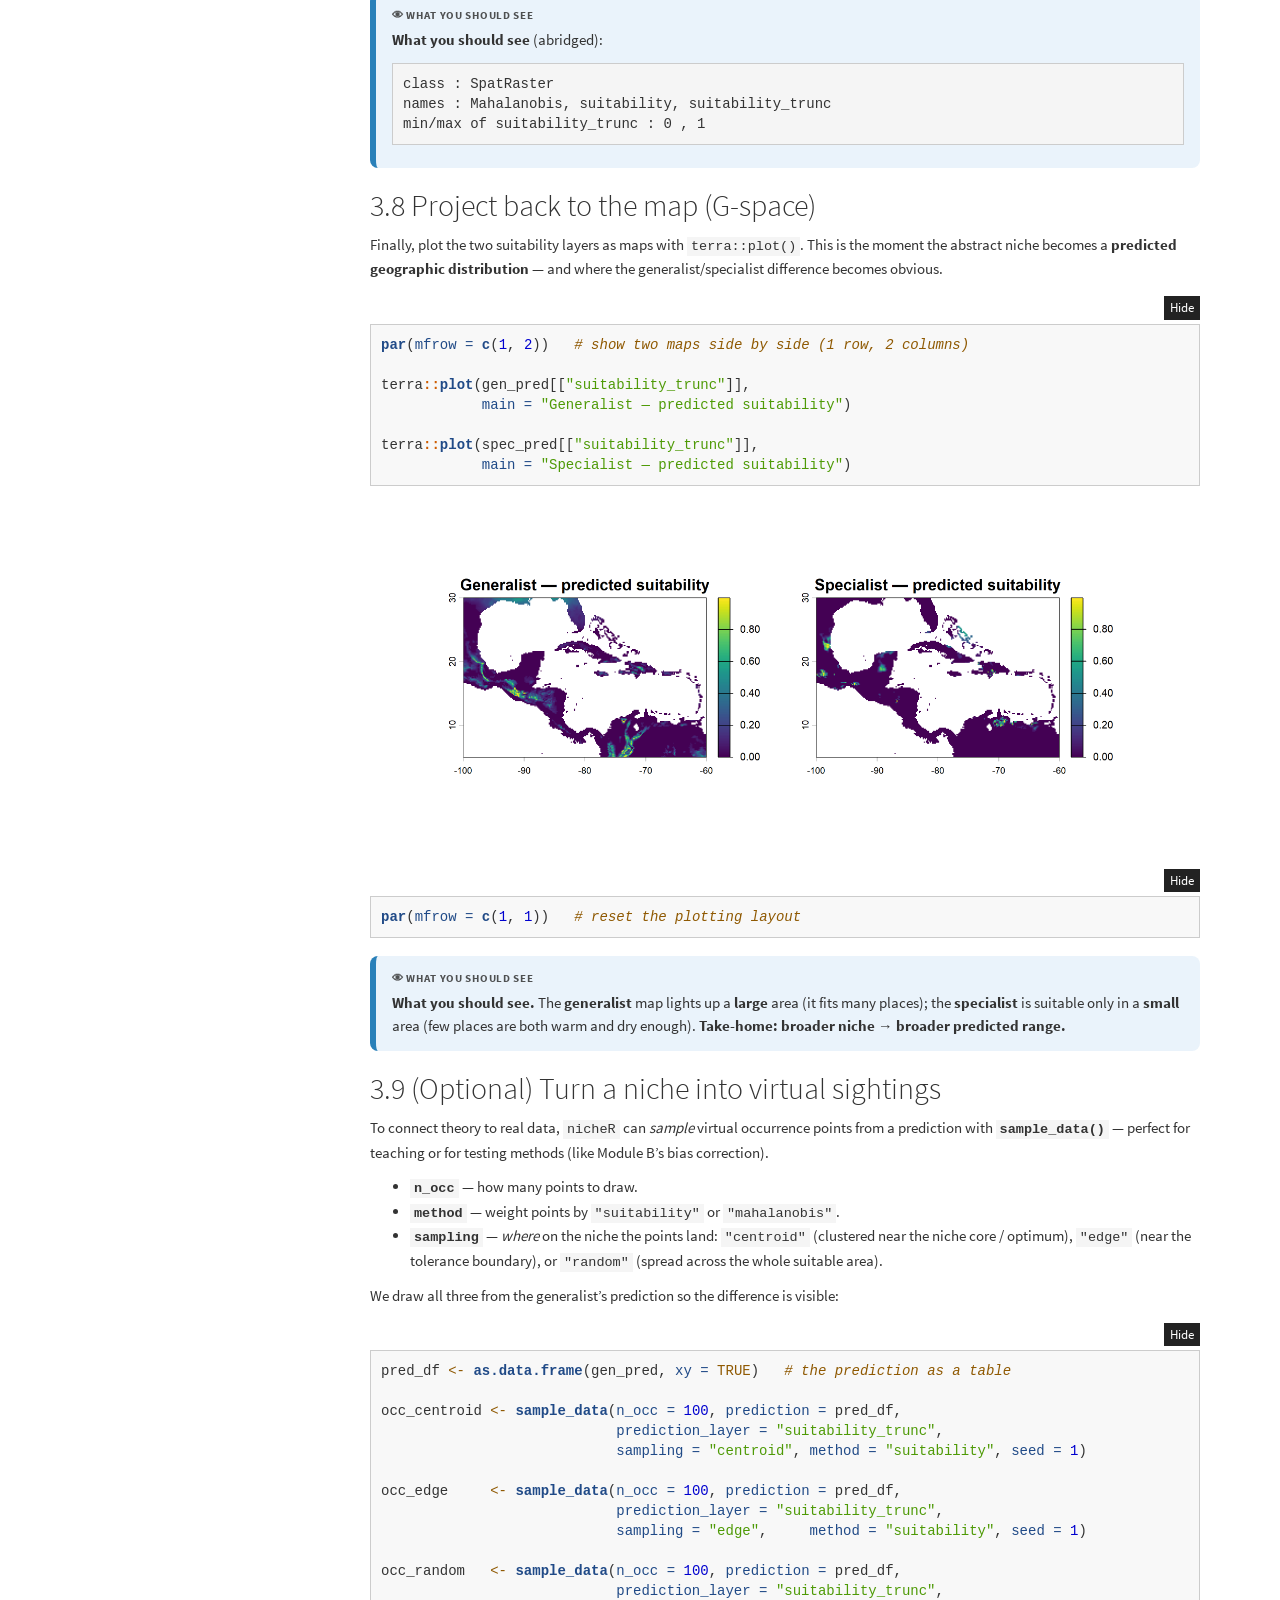
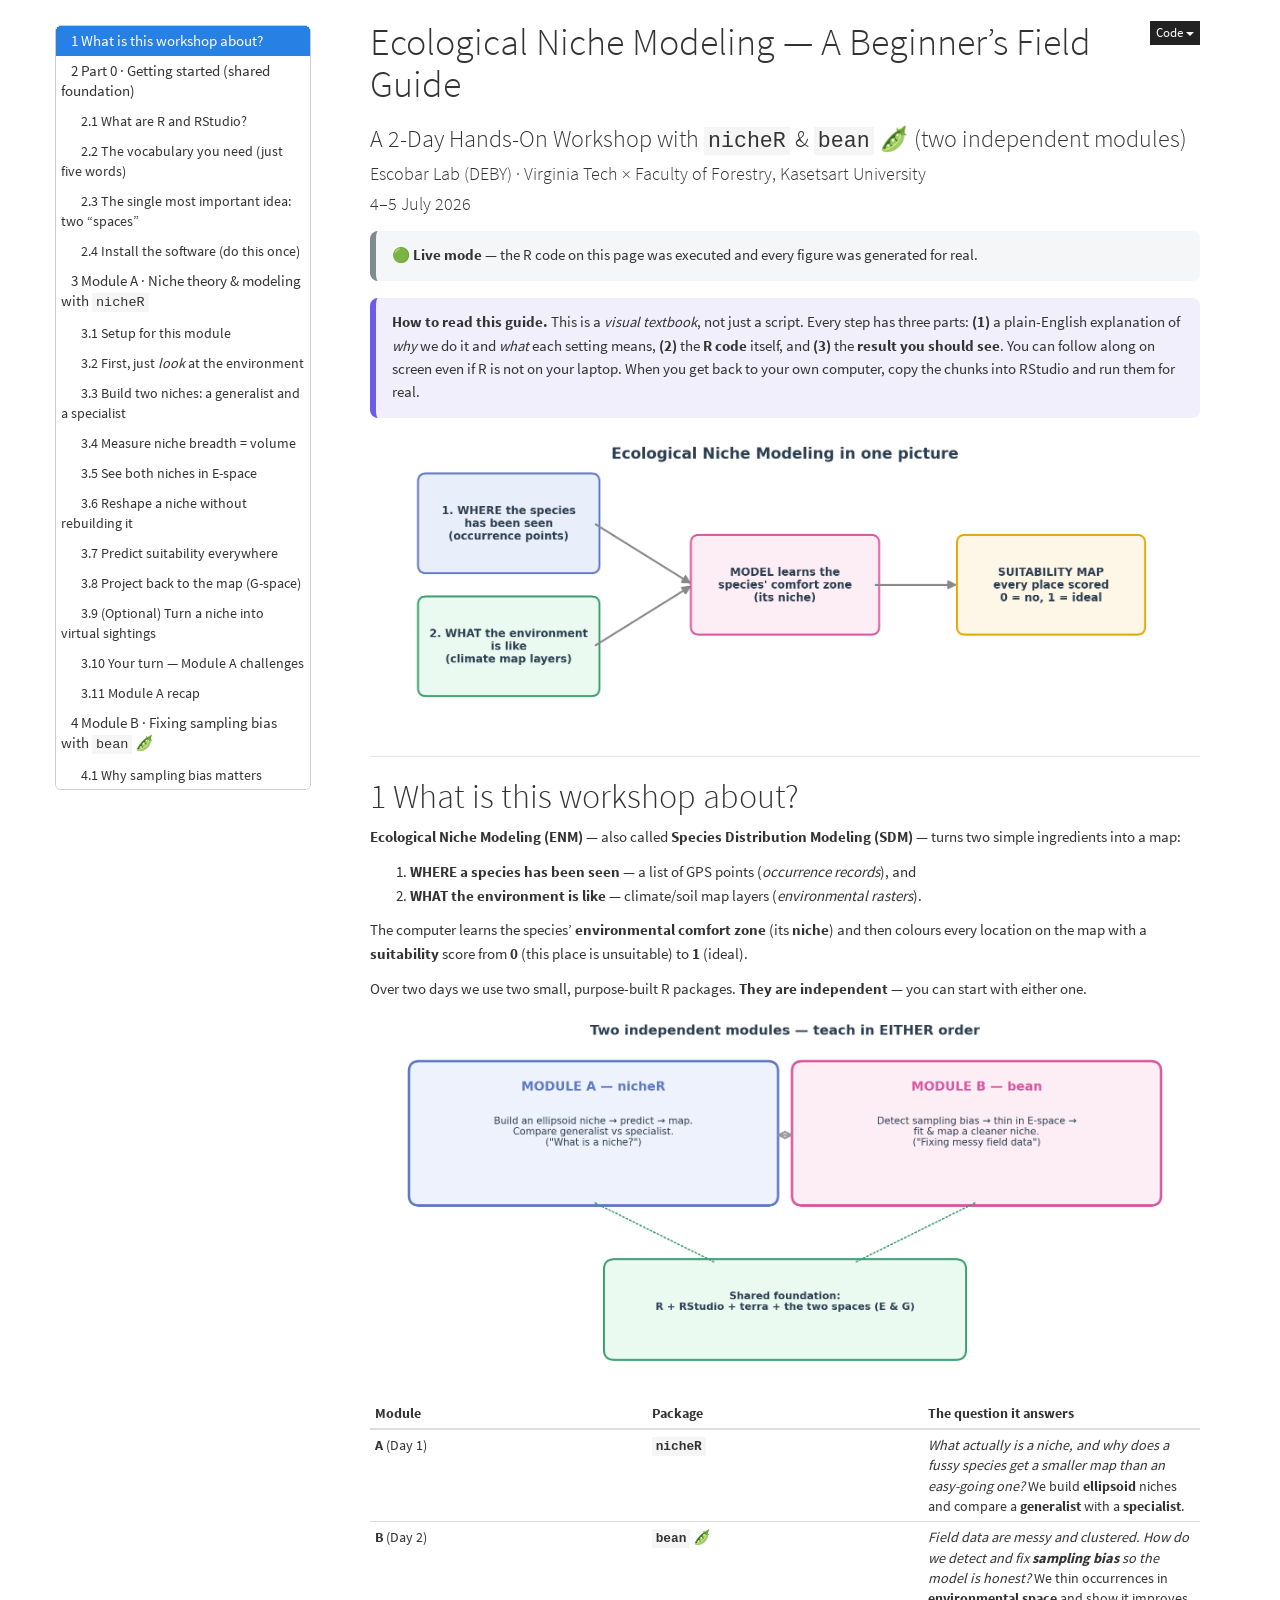
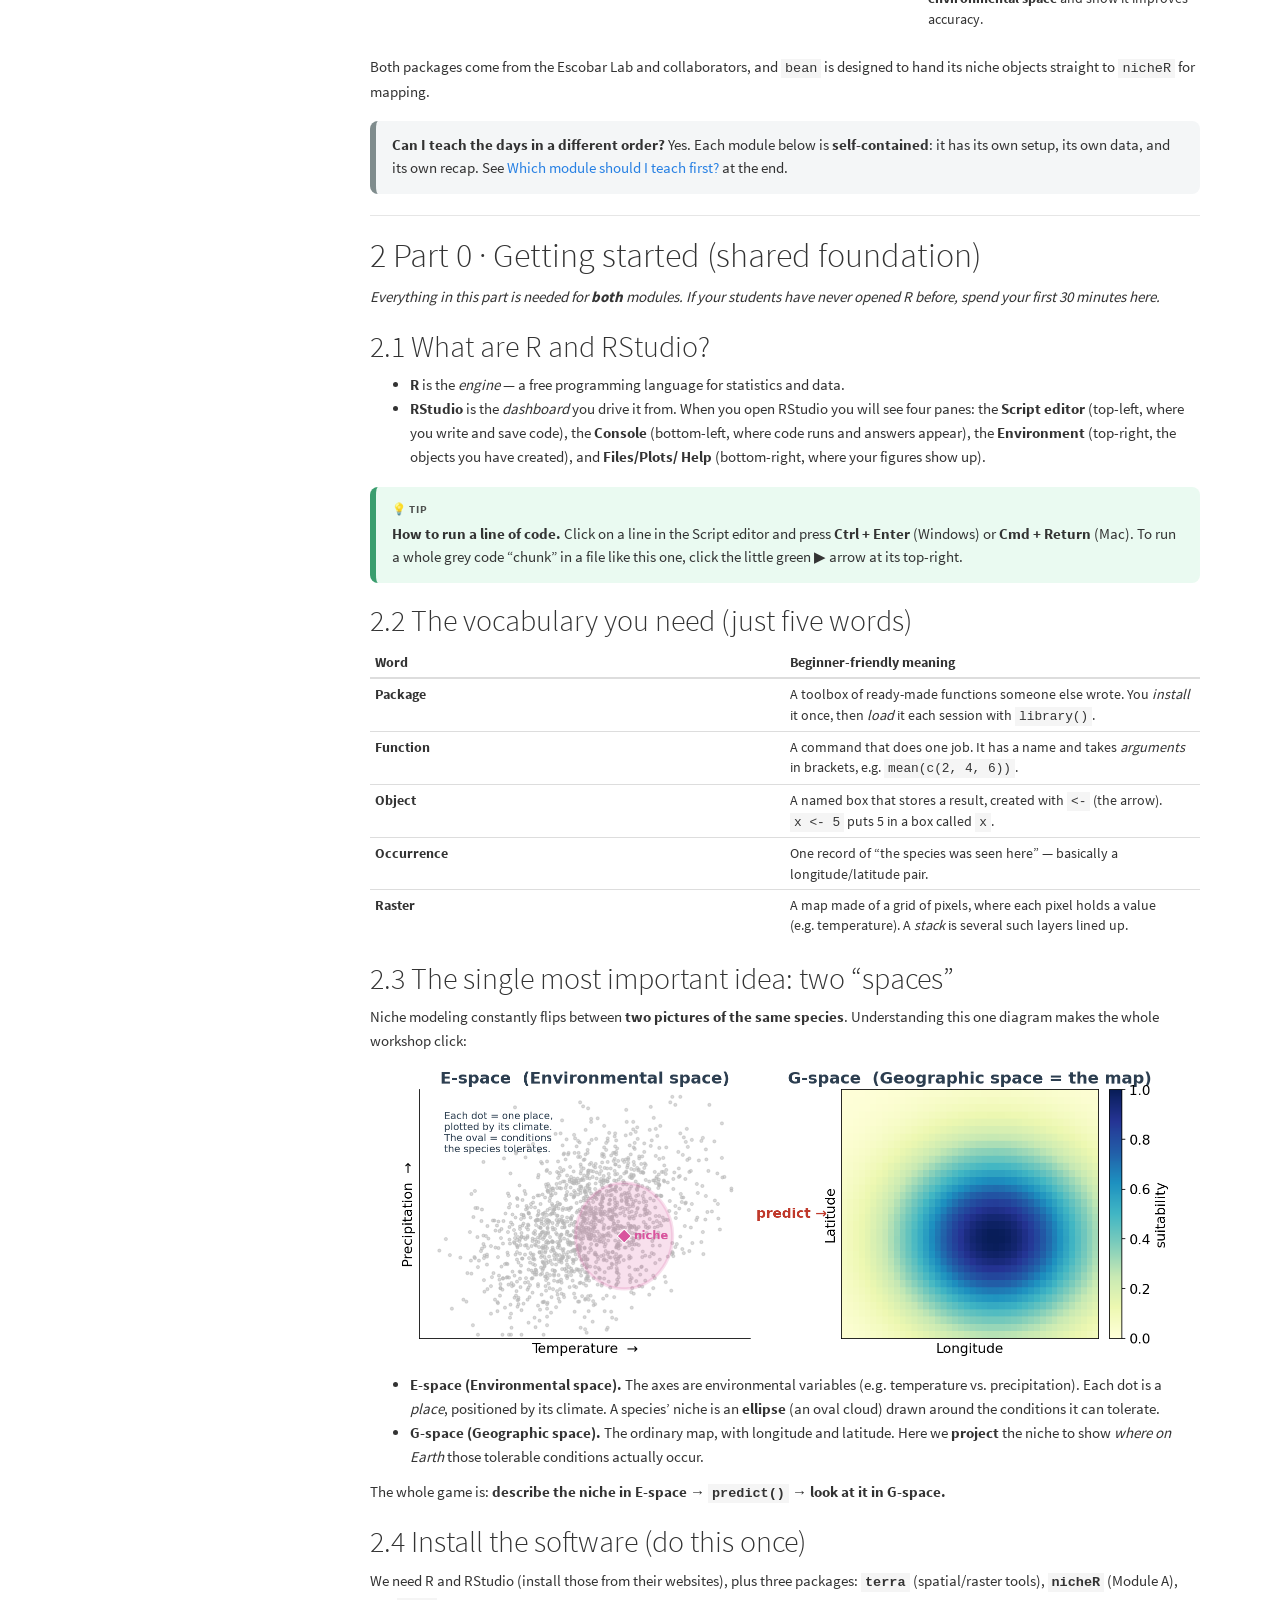
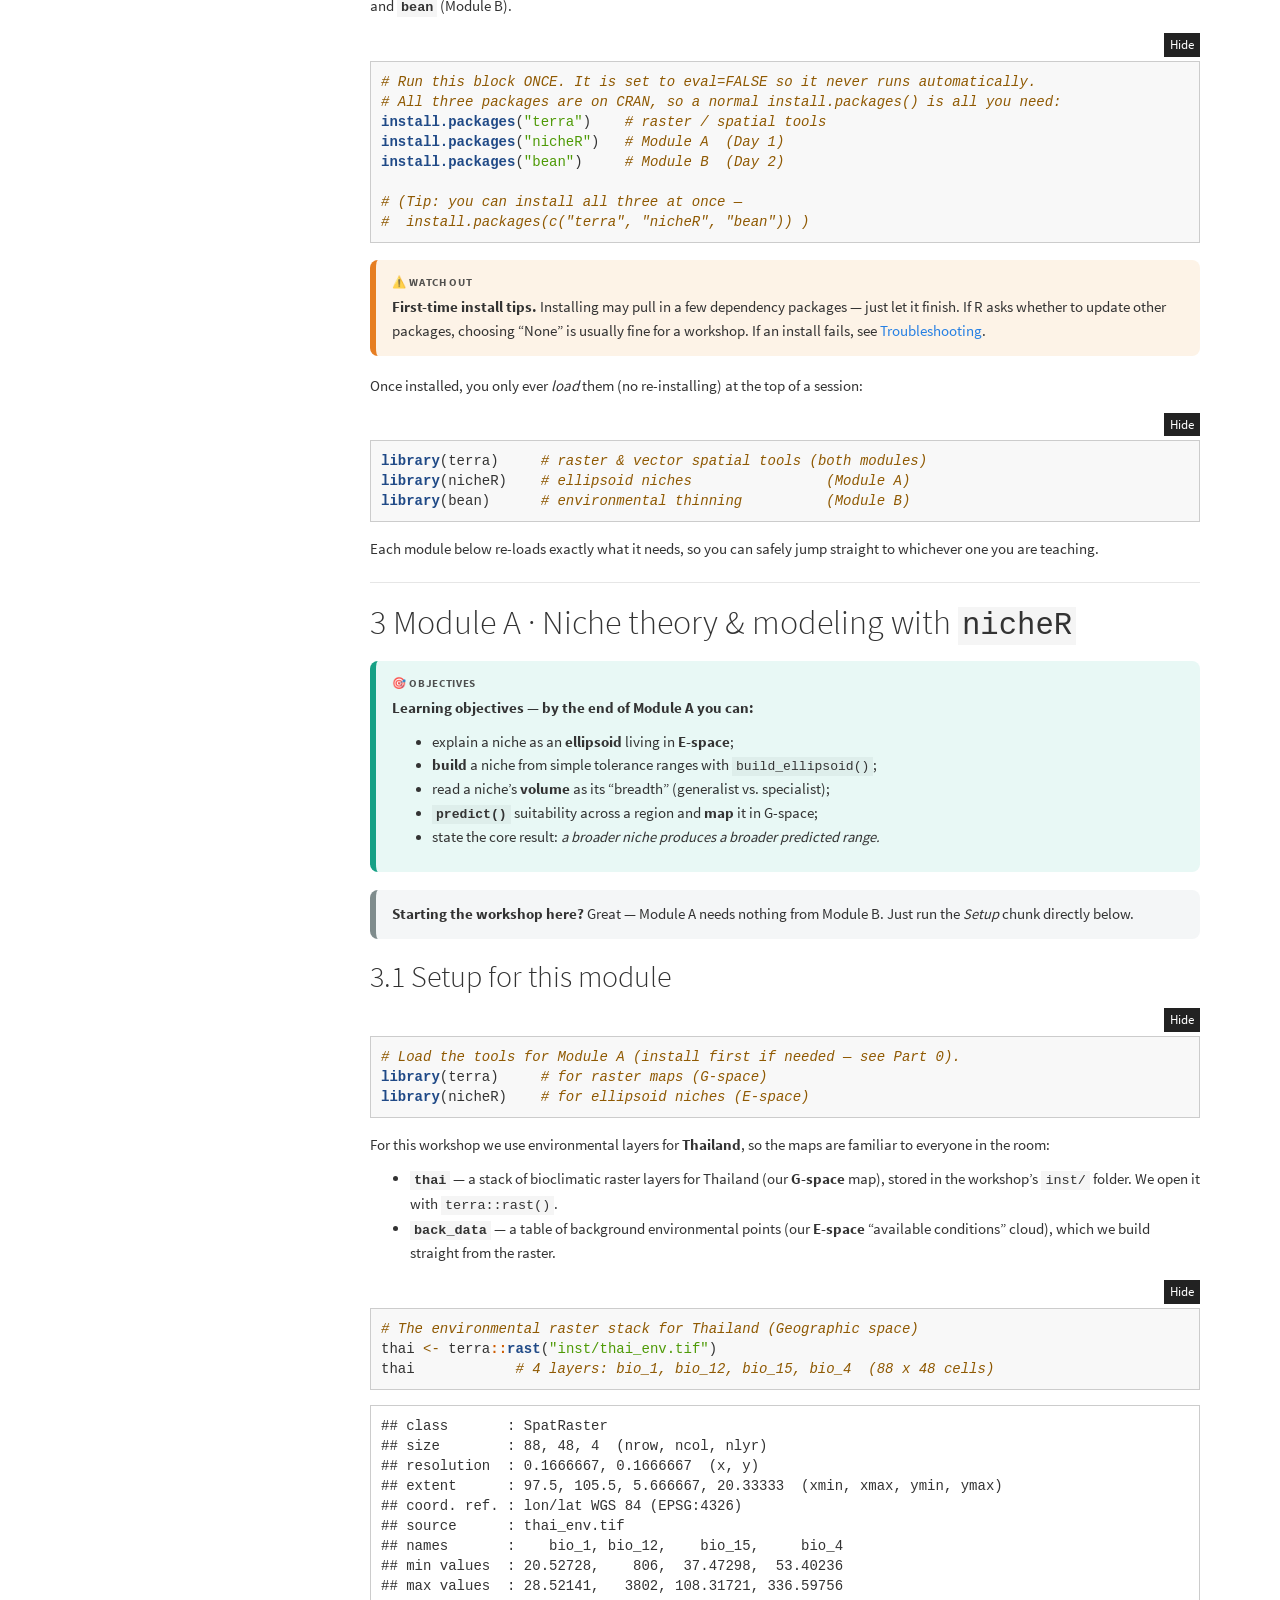
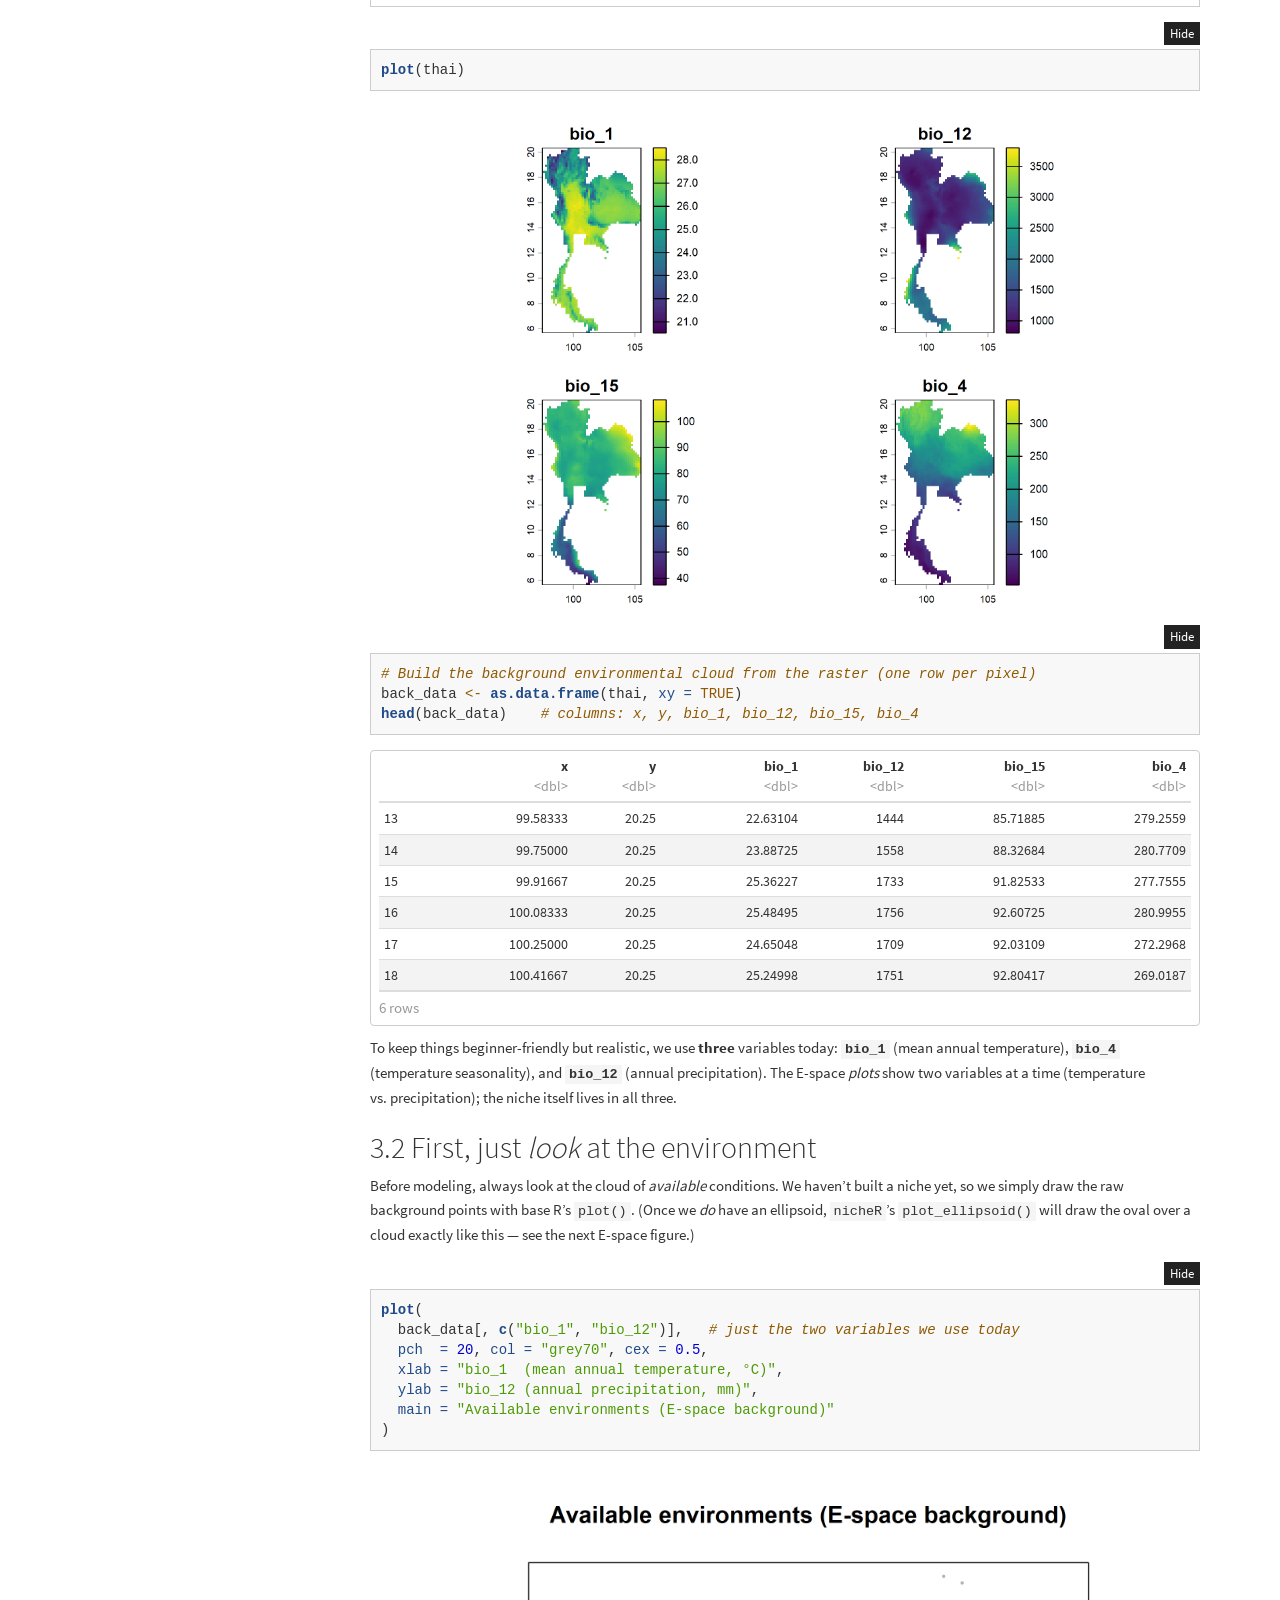
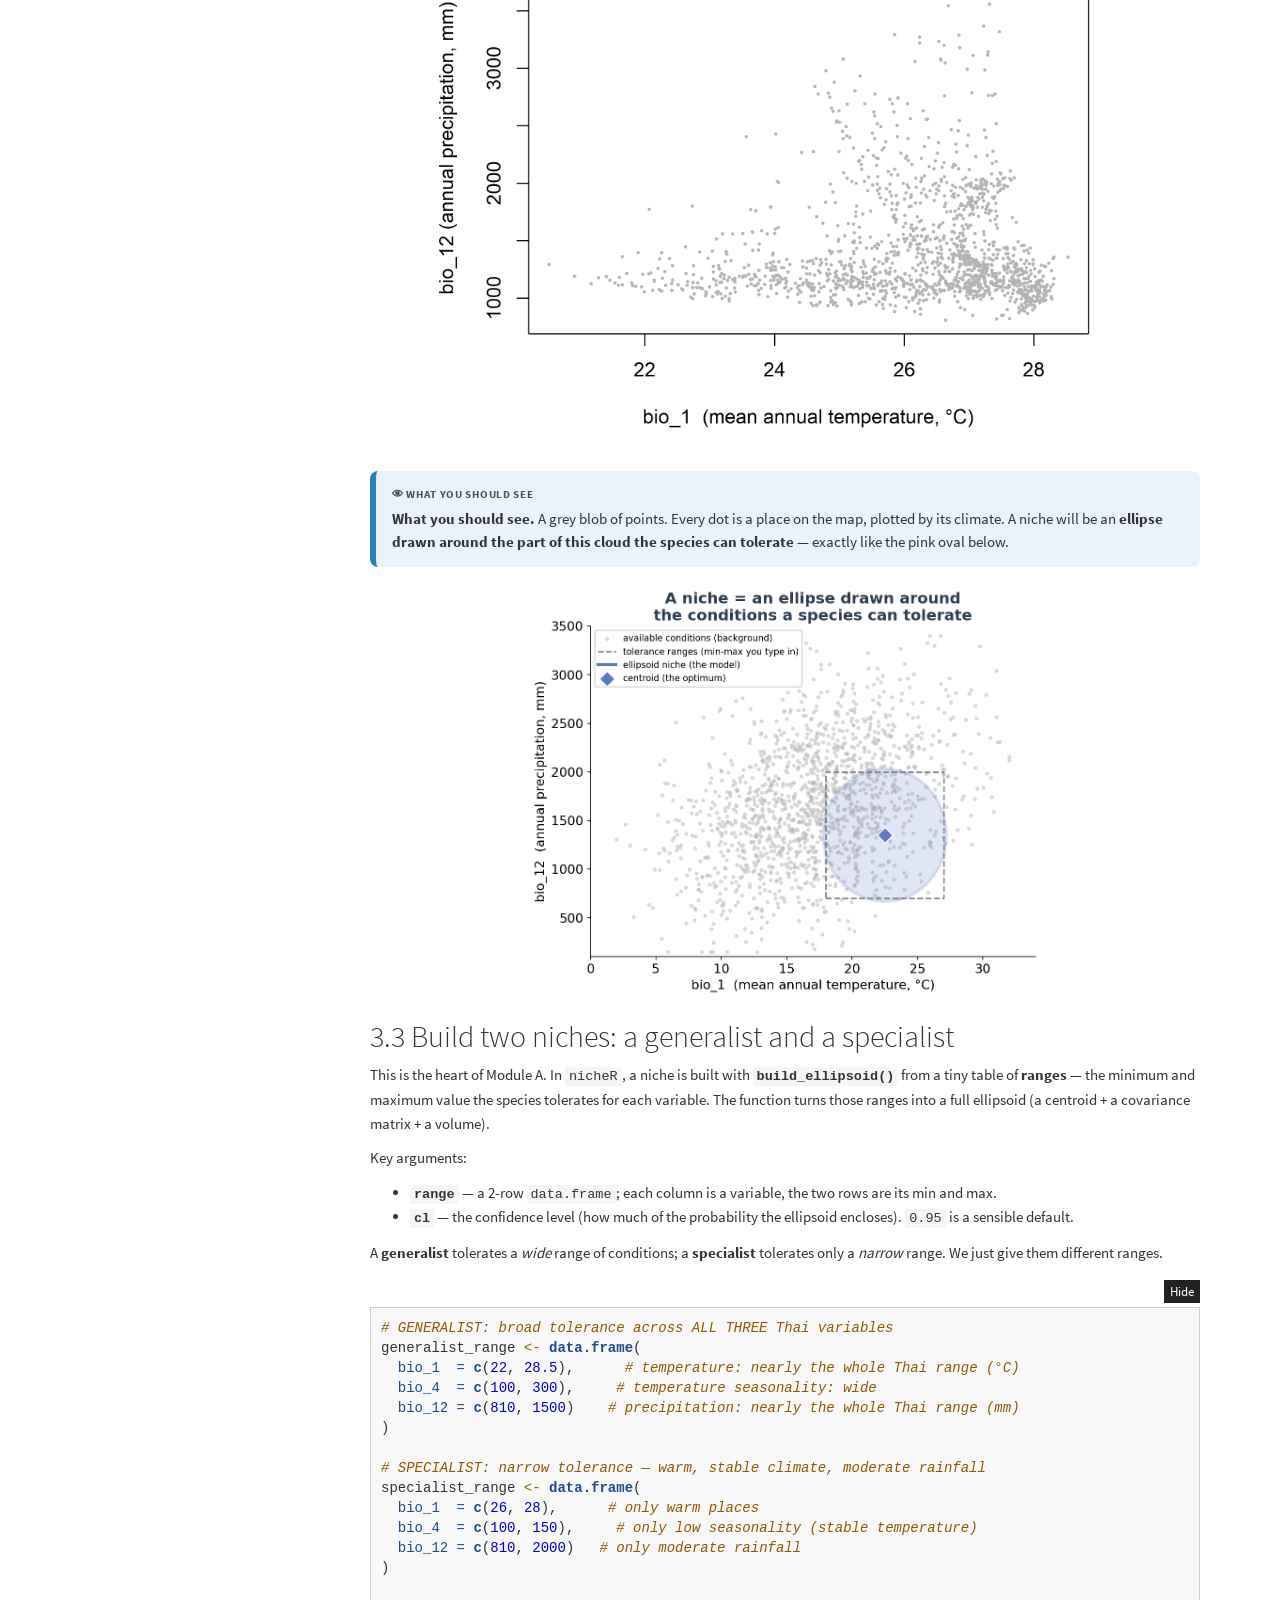
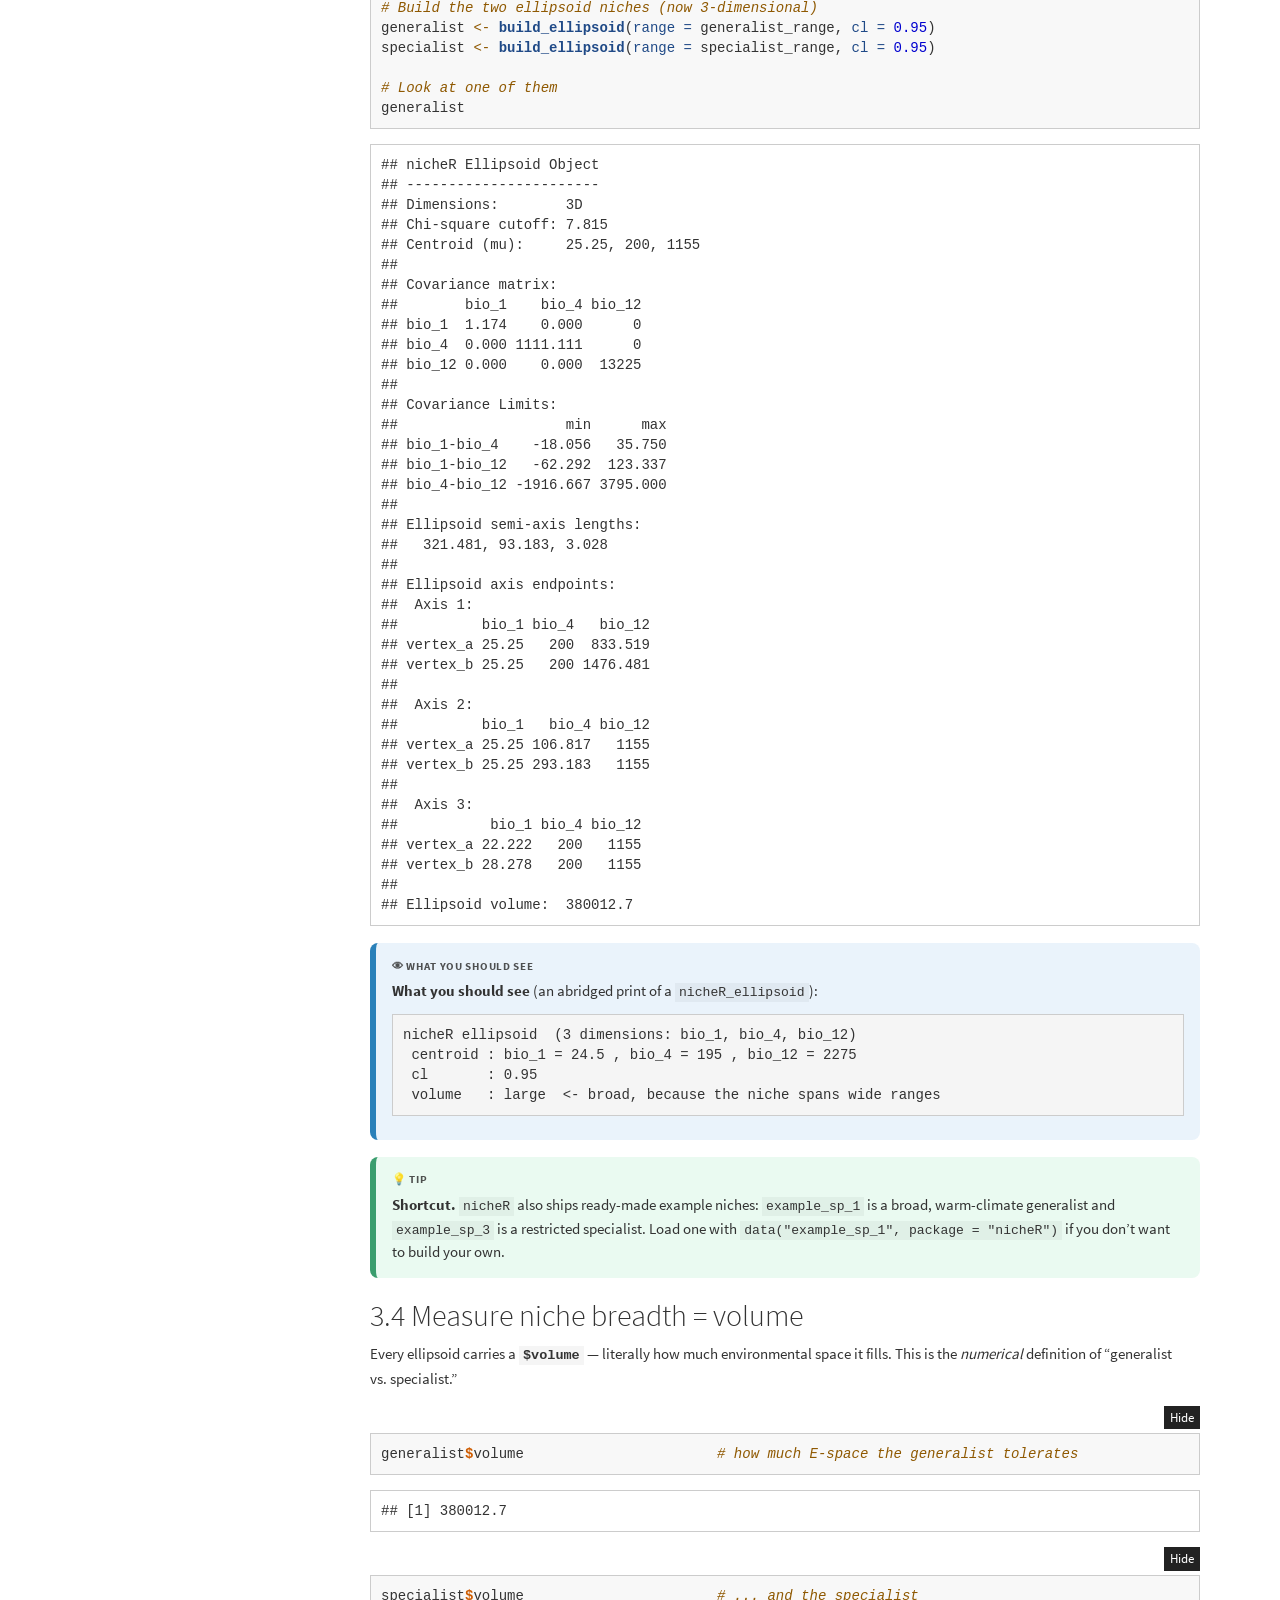
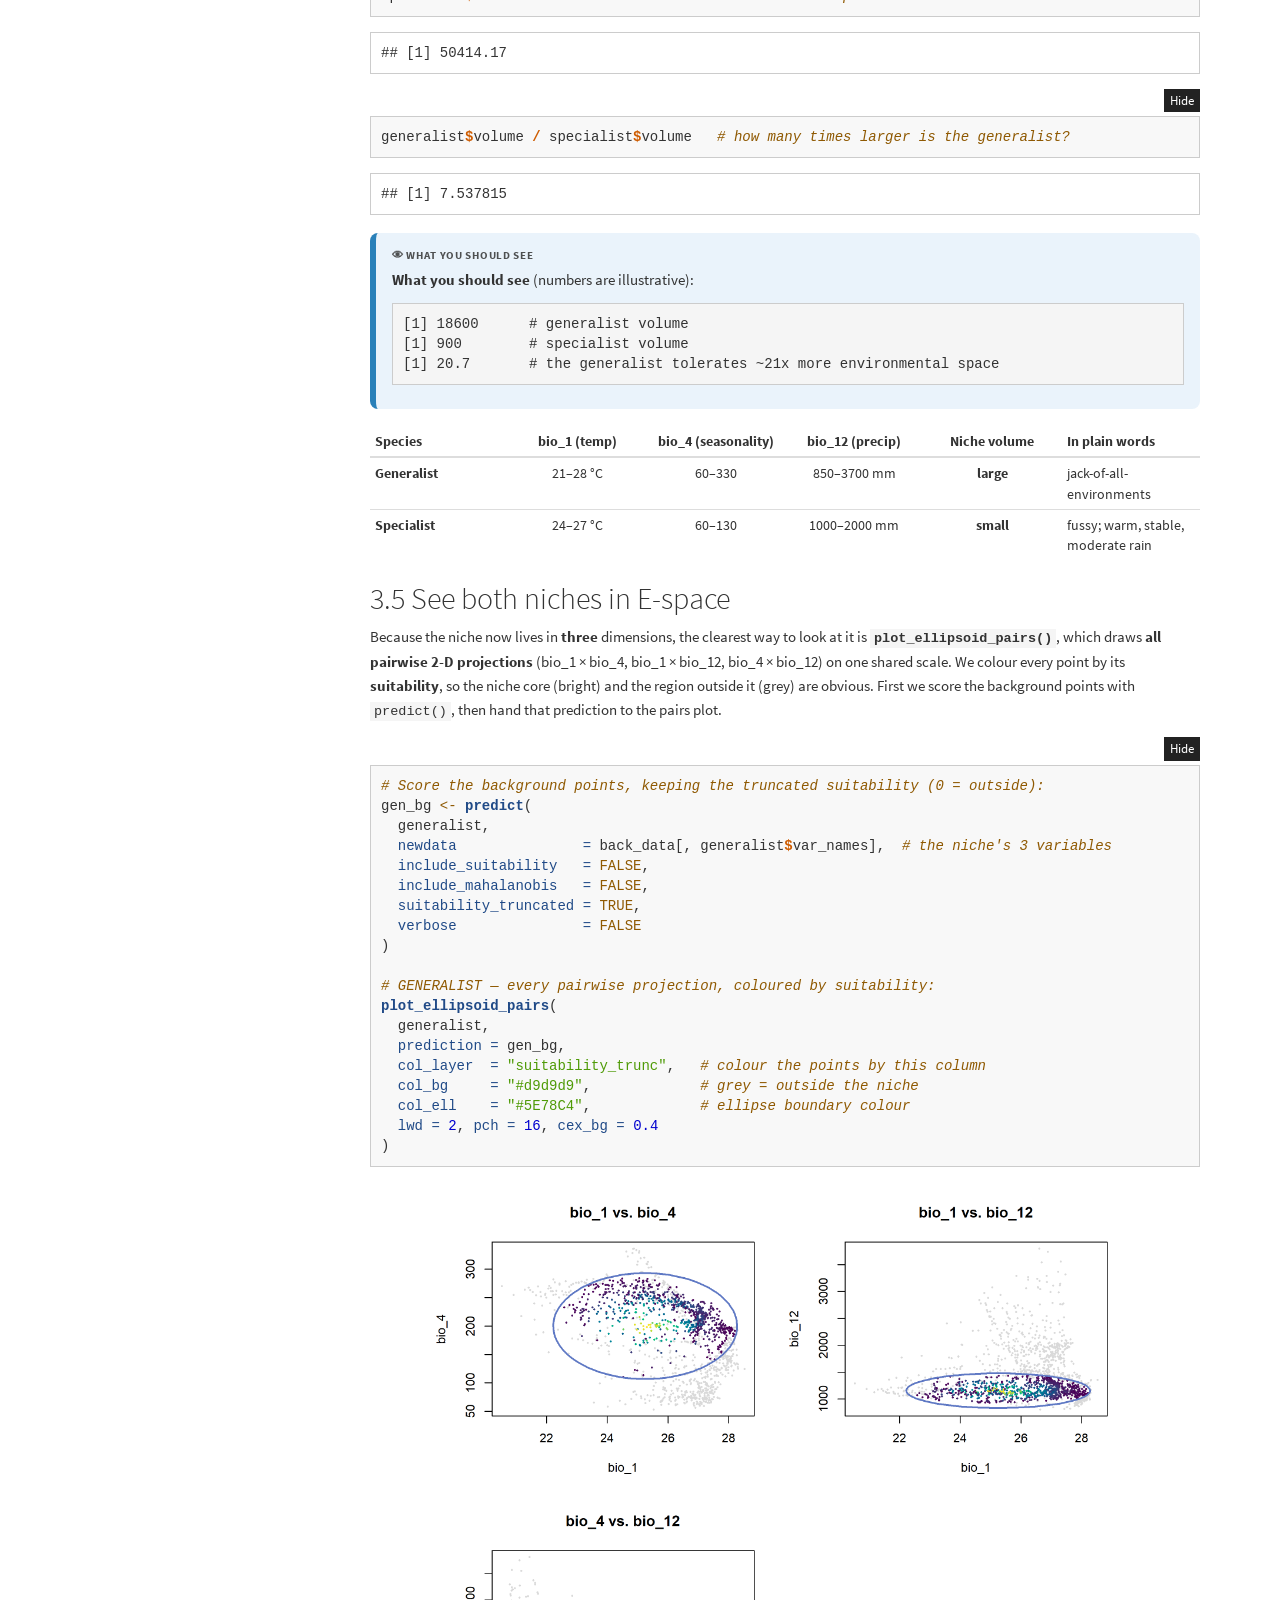
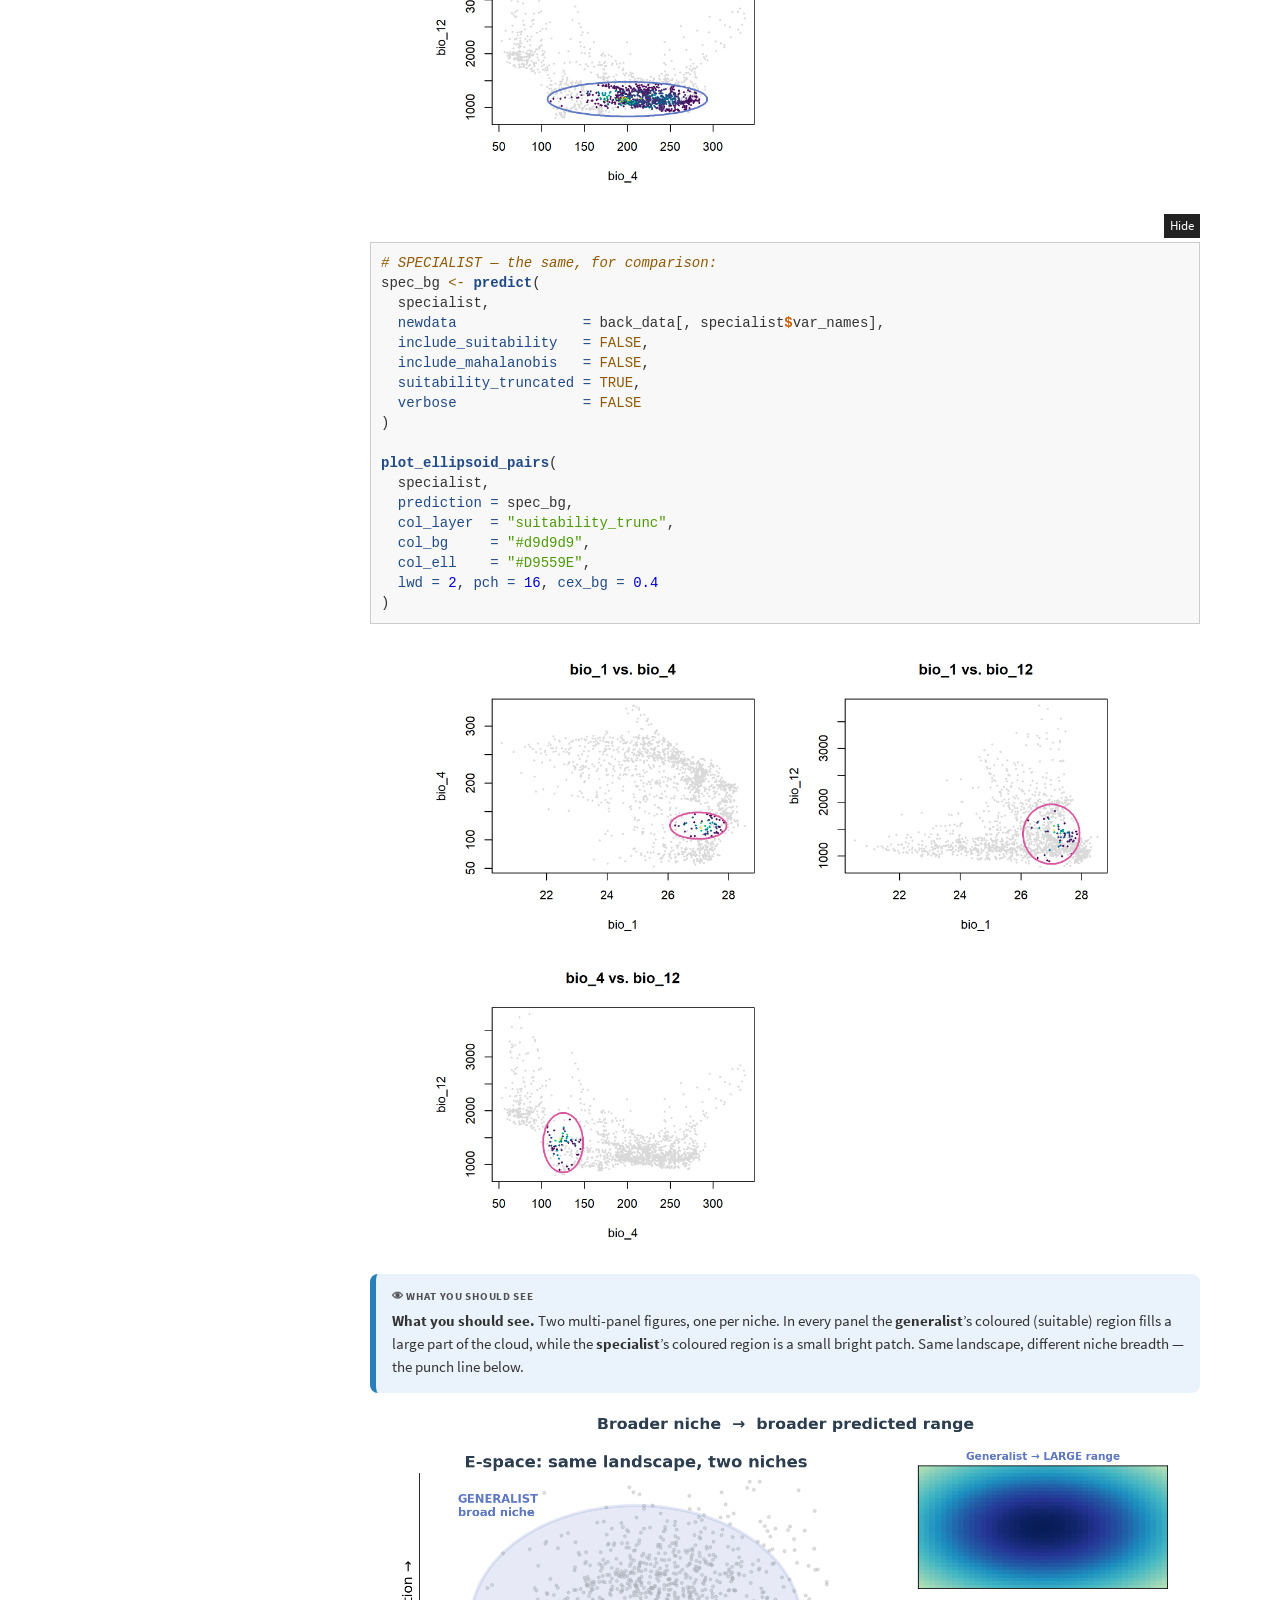
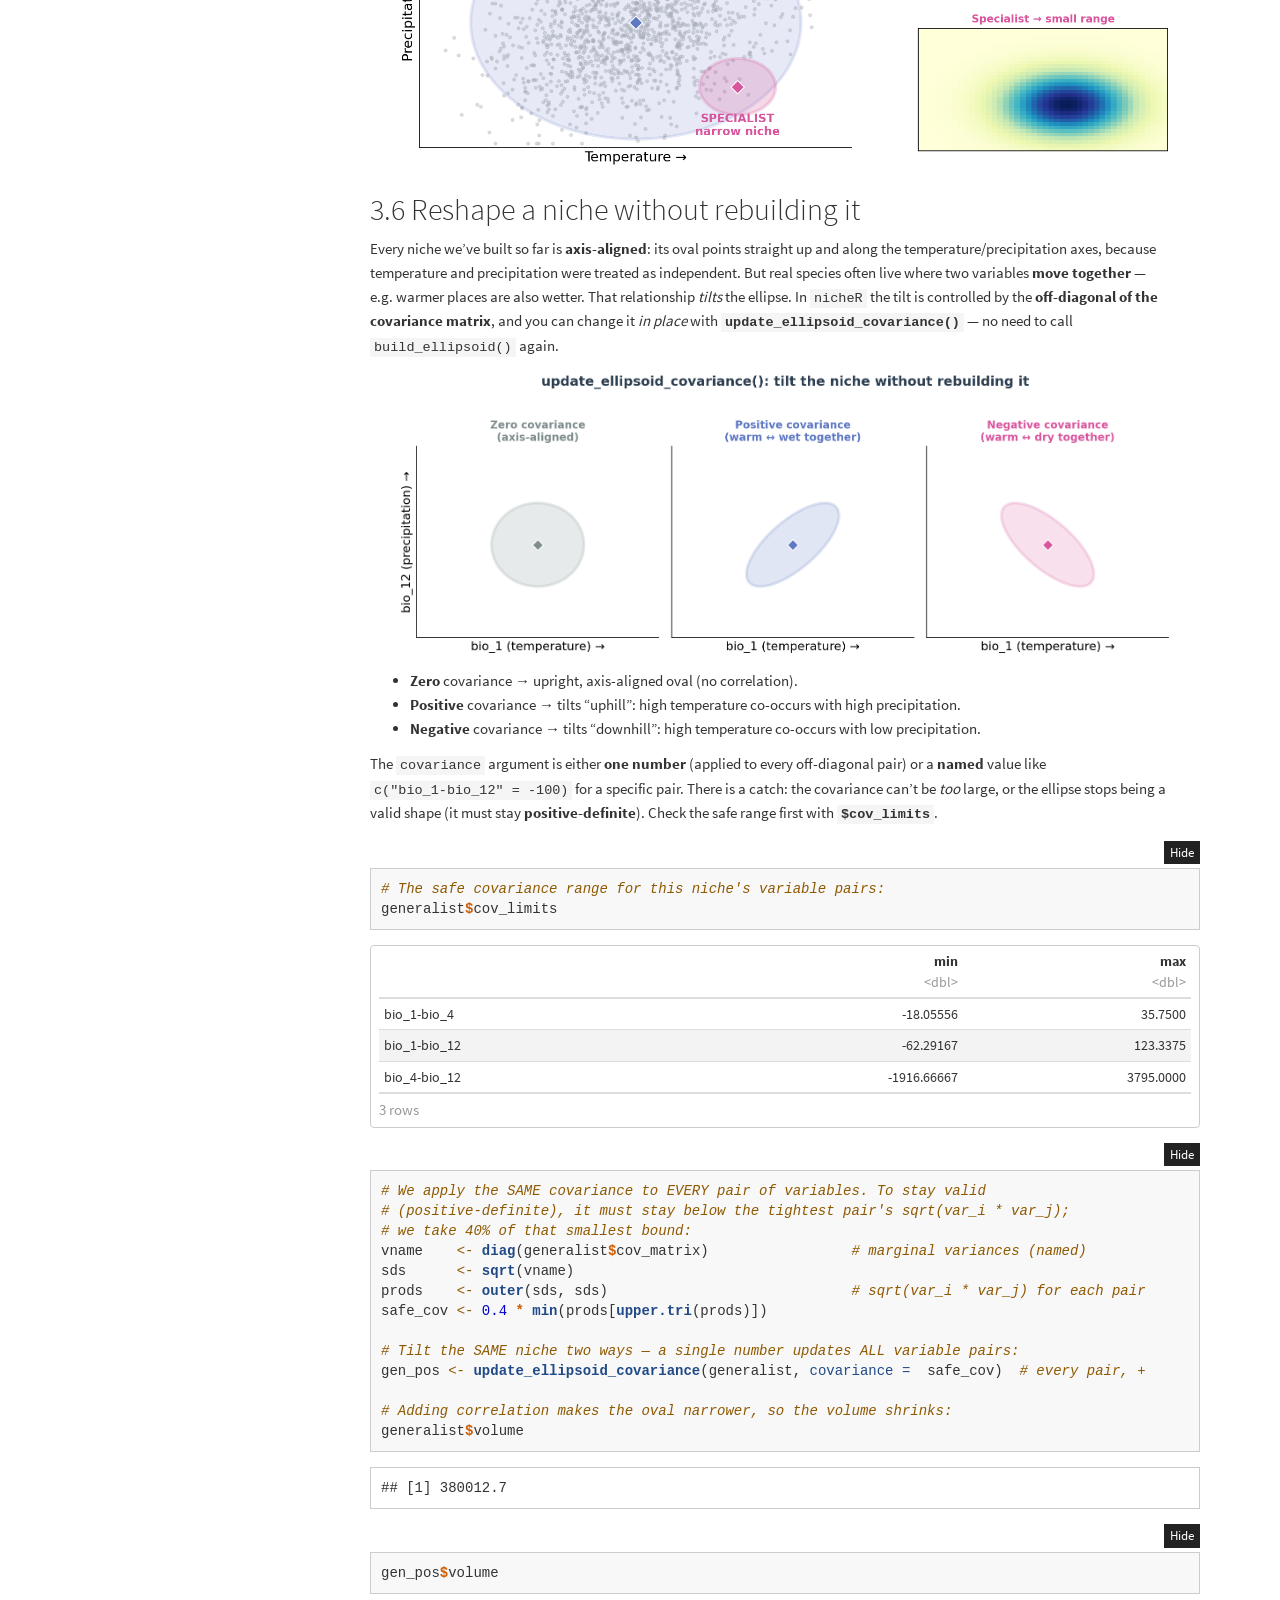
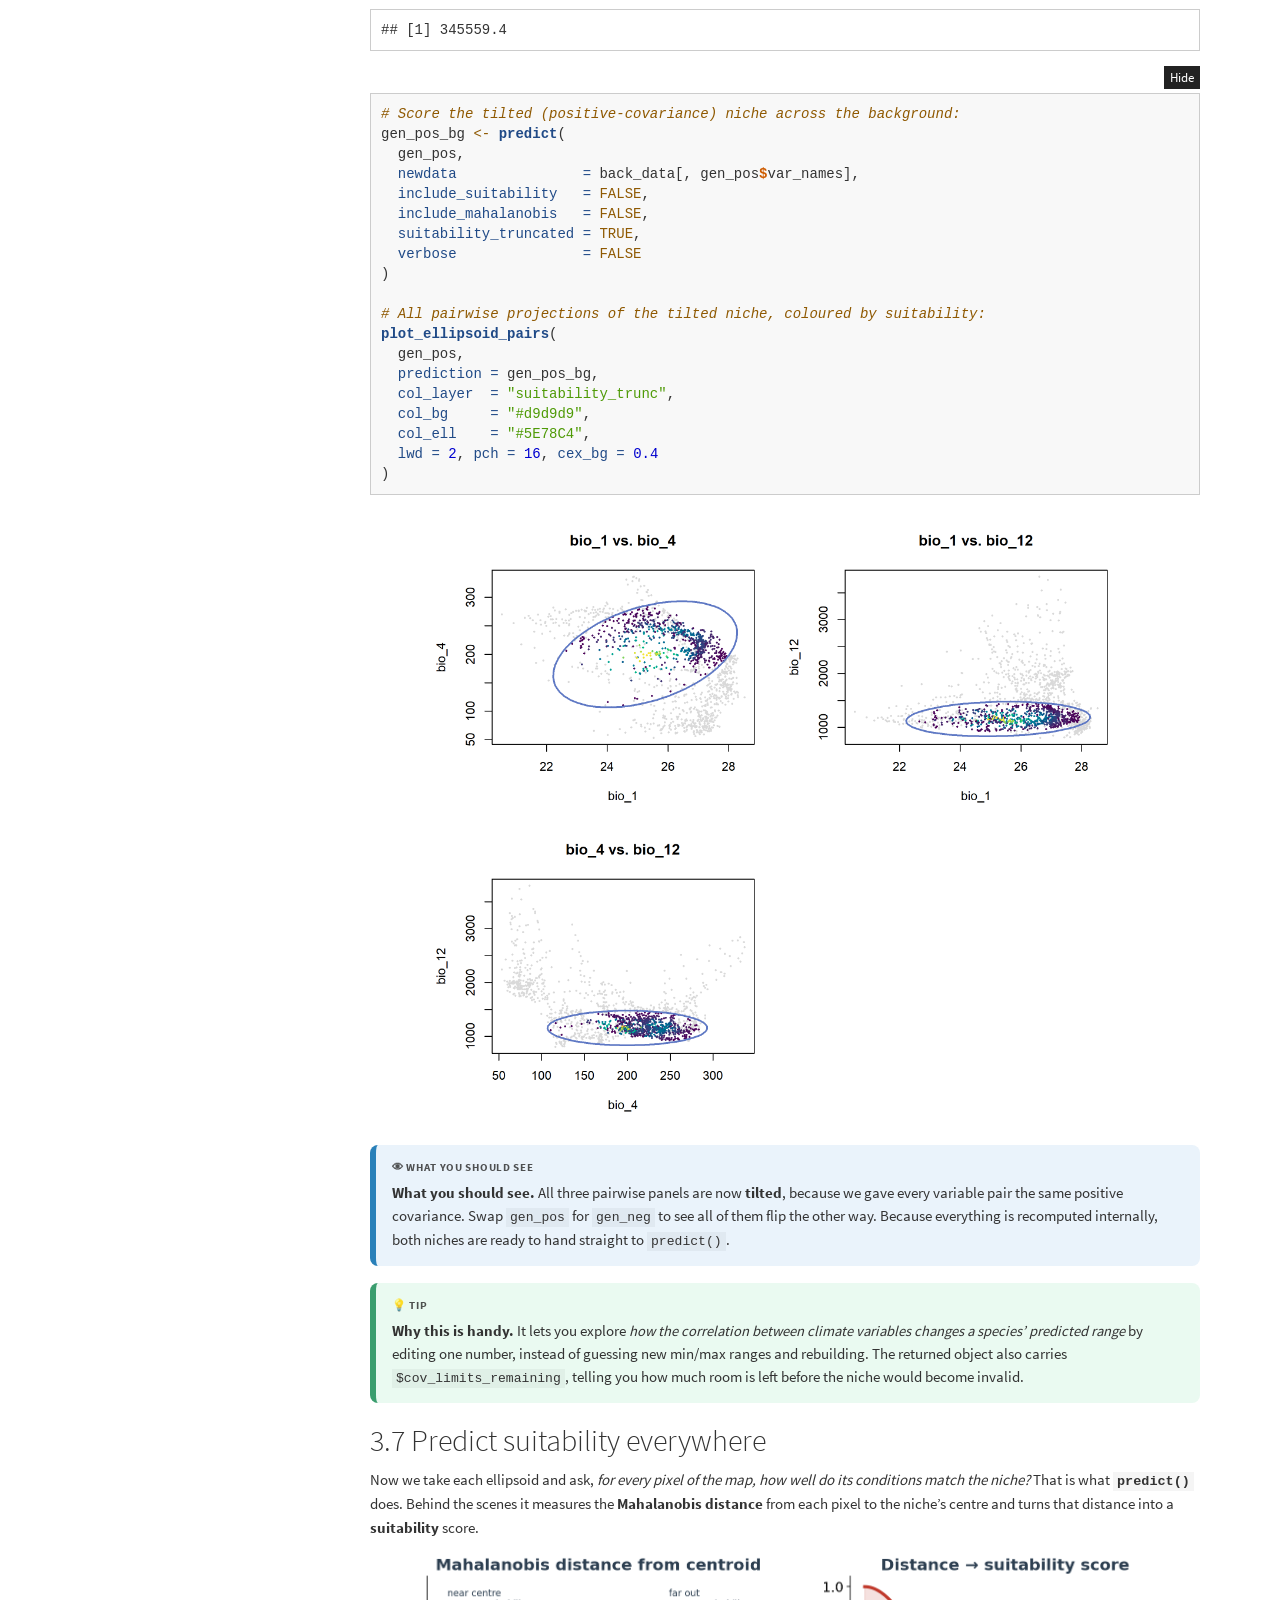
